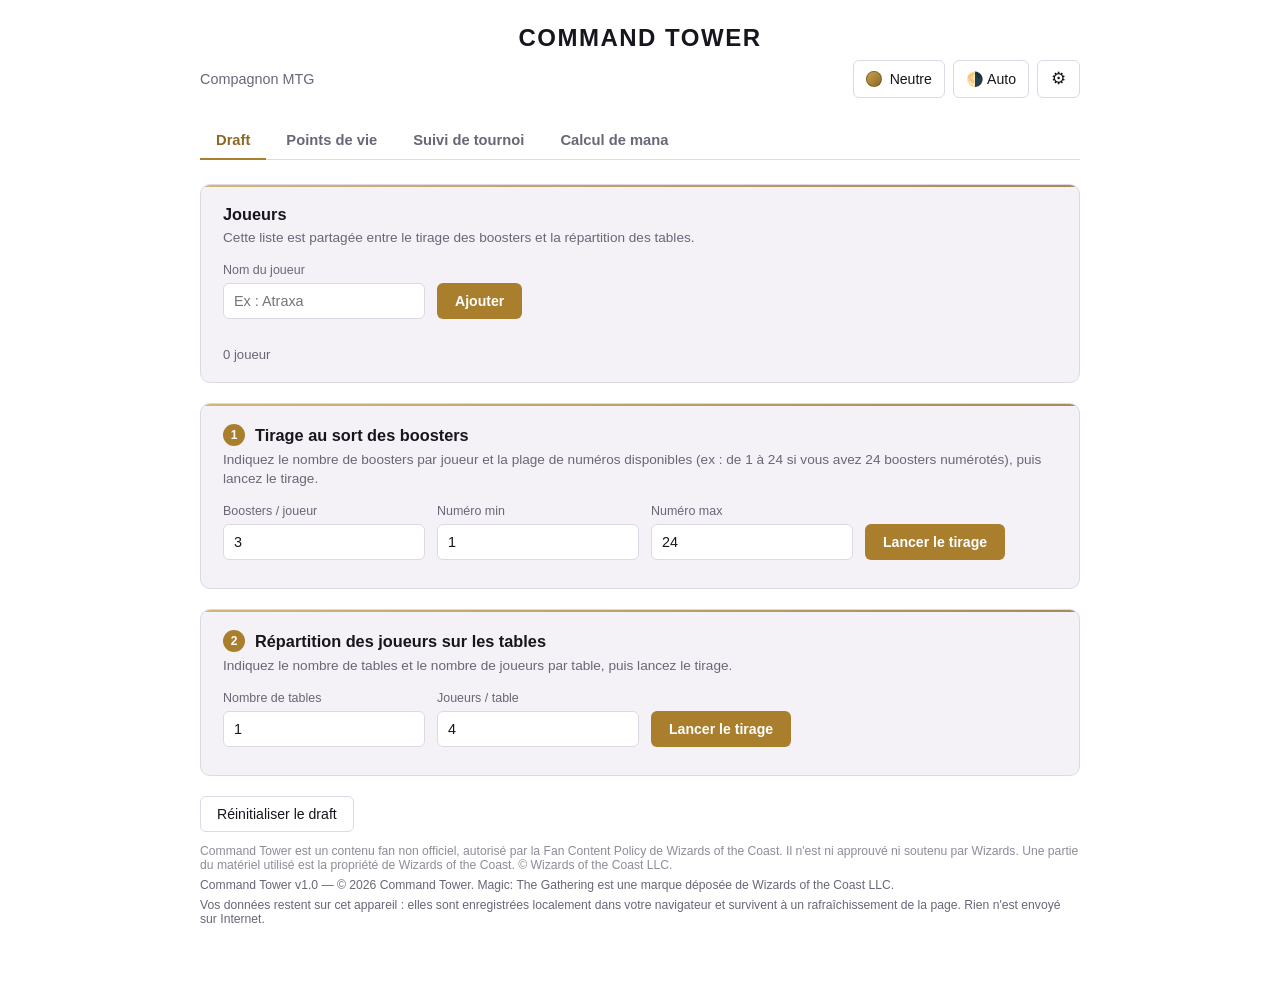
==== index.html @ 718c069f "Add files via upload" ====
<!DOCTYPE html>
<html lang="fr">
<head>
<meta charset="UTF-8">
<meta name="viewport" content="width=device-width, initial-scale=1.0">
<!-- NOTE (audit M-8) : envisager d'ajouter `viewport-fit=cover` + padding via
     env(safe-area-inset-*) sur l'overlay plein écran (#life-fullscreen-overlay)
     pour éviter que le bandeau central soit rogné par l'encoche sur iPhone.
     Volontairement non appliqué pour l'instant (à valider). -->
<title>Compagnon TCG — Magic the Gathering</title>
<style>
  :root{
    --bg: #14121a;
    --surface: #1e1b26;
    --border: #332f42;
    --text: #ece7f3;
    --text-muted: #9691a3;
    --accent: #c9a24b;
    --accent-strong: #e0b95c;
    --danger: #e0645c;
    /* Dégradé du thème de couleur actif (piloté en JS, cf. COLOR_THEMES). */
    --accent-gradient: linear-gradient(135deg, #C9A24B, #8C6825);

    /* --- Variables du calculateur de mana (intégré) --- */
    --ink: var(--bg);
    --surface-2: #242030;
    --surface-3: #2c2739;
    --border-strong: #453f57;
    --text-faint: #6f6a7d;
    /* L'or du calculateur suit l'accent du thème de couleur actif (piloté en JS). */
    --gold: var(--accent);
    --gold-dim: var(--accent);
    --gold-soft: rgba(201,162,75,0.14);
    --w: #d9cf9e;
    --w-text: #171410;
    --u: #4d84b0;
    --b: #5c5468;
    --r: #af5138;
    --g: #547e50;
    --c: #8d9195;
    --radius-s: 6px;
    --radius-m: 10px;
    --radius-l: 16px;
    /* Polices alignées sur le reste de l'application (plus de serif dédié). */
    --font-display: -apple-system, "Segoe UI", Roboto, Helvetica, Arial, sans-serif;
    --font-body: -apple-system, "Segoe UI", Roboto, Helvetica, Arial, sans-serif;
    --font-mono: ui-monospace, SFMono-Regular, Menlo, Consolas, monospace;
  }
  :root[data-theme="light"]{
    --bg: #ffffff;
    --surface: #f4f2f7;
    --border: #ddd8e3;
    --text: #17151d;
    --text-muted: #6b6577;
    --accent: #a97f2e;
    --accent-strong: #8c6825;
    --danger: #c1352c;

    /* --- Calculateur de mana : déclinaison claire --- */
    --surface-2: #ebe8f1;
    --surface-3: #e1dded;
    --border-strong: #c8c2d4;
    --text-faint: #928ca0;
    --gold-soft: rgba(169,127,46,0.12);
    --w: #b9ad6f;
    --w-text: #ffffff;
    --u: #3f6f97;
    --b: #4b4457;
    --r: #98432d;
    --g: #45693f;
    --c: #74787c;
  }

  /* Fine bande dégradée en haut des blocs (motif repris du calculateur de mana). */
  .card, .life-block{ position: relative; overflow: hidden; }
  .card::before, .life-block::before{
    content:"";
    position: absolute;
    top: 0; left: 0; right: 0;
    height: 2px;
    background: var(--accent-gradient);
    opacity: 0.75;
    pointer-events: none;
  }

  *{ box-sizing: border-box; }

  body{
    margin:0;
    background: var(--bg);
    color: var(--text);
    font-family: -apple-system, "Segoe UI", Roboto, Helvetica, Arial, sans-serif;
    padding: 24px 16px 60px;
    transition: background-color .15s ease, color .15s ease;
  }

  .container{ max-width: 880px; margin: 0 auto; }

  /* Titre centré, puis une ligne « sous-titre à gauche / commandes à droite ».
     Les commandes restaient auparavant collées au titre et passaient à la ligne
     dès que leurs libellés s'allongeaient. */
  header{ margin-bottom: 4px; }
  header h1{
    font-size: 1.5rem;
    letter-spacing: 1.5px;
    text-transform: uppercase;
    margin: 0;
    text-align: center;
  }
  .header-bar{
    display:flex;
    align-items:center;
    justify-content:space-between;
    gap: 12px;
    margin-top: 8px;
  }
  header .subtitle{
    color: var(--text-muted);
    font-size: 0.9rem;
    margin: 0;
    white-space: nowrap;
  }
  @media (max-width:400px){
    header h1{ font-size: 1.25rem; }
    header .subtitle{ font-size: 0.8rem; }
    .header-controls .secondary,
    .header-controls .theme-swatch-btn{ padding: 0 9px; font-size: 0.8rem; }
  }

  nav.tabs{
    display:flex;
    gap: 4px;
    flex-wrap: wrap;
    margin: 24px 0 24px;
    border-bottom: 1px solid var(--border);
  }
  .tab-btn{
    background:none;
    border:none;
    color: var(--text-muted);
    padding: 10px 16px;
    font-size: 0.92rem;
    font-weight: 600;
    cursor: pointer;
    border-bottom: 2px solid transparent;
    margin-bottom: -1px;
  }
  .tab-btn:hover{ color: var(--text); }
  .tab-btn.active{ color: var(--accent-strong); border-bottom-color: var(--accent); }
  .tab-btn:focus-visible{ outline: 2px solid var(--accent); outline-offset: 2px; }

  .view{ display:none; }
  .view.active{ display:block; animation: fadein .15s ease; }
  @keyframes fadein{ from{opacity:0} to{opacity:1} }

  .card{
    background: var(--surface);
    border: 1px solid var(--border);
    border-radius: 10px;
    padding: 20px 22px;
    margin-bottom: 20px;
  }
  .card h2{
    font-size: 1.02rem;
    margin: 0 0 4px;
    display:flex;
    align-items:center;
    gap: 10px;
  }
  .step-num{
    display:inline-flex;
    align-items:center;
    justify-content:center;
    width: 22px;
    height: 22px;
    border-radius: 50%;
    background: var(--accent);
    color: var(--bg);
    font-size: 0.75rem;
    font-weight: 800;
    flex-shrink: 0;
  }
  .card p.hint{
    color: var(--text-muted);
    font-size: 0.85rem;
    margin: 0 0 16px;
    line-height: 1.4;
  }

  .field-row{
    display:flex;
    gap: 12px;
    flex-wrap: wrap;
    align-items: flex-end;
    margin-bottom: 8px;
  }
  .field{ display:flex; flex-direction:column; gap:6px; }
  .field label{ font-size: 0.78rem; color: var(--text-muted); }
  .field input{
    background: var(--bg);
    border: 1px solid var(--border);
    color: var(--text);
    padding: 9px 10px;
    border-radius: 6px;
    font-size: 0.9rem;
    min-width: 110px;
  }
  .field input:focus-visible{
    outline: 2px solid var(--accent);
    outline-offset: 1px;
    border-color: var(--accent);
  }

  button.primary{
    background: var(--accent);
    color: var(--bg);
    border: none;
    padding: 10px 18px;
    border-radius: 6px;
    font-weight: 700;
    cursor: pointer;
    font-size: 0.88rem;
    white-space: nowrap;
  }
  button.primary:hover{ background: var(--accent-strong); }

  button.secondary{
    background: none;
    border: 1px solid var(--border);
    color: var(--text);
    padding: 9px 16px;
    border-radius: 6px;
    cursor: pointer;
    font-size: 0.88rem;
  }
  button.secondary:hover{ border-color: var(--accent); color: var(--accent-strong); }

  button:focus-visible{ outline: 2px solid var(--accent); outline-offset: 2px; }

  button.icon-btn{
    background:none;
    border:none;
    color: var(--text-muted);
    cursor: pointer;
    font-size: 1rem;
    line-height:1;
    padding: 0 2px;
  }
  button.icon-btn:hover{ color: var(--danger); }

  .chip-list{ display:flex; flex-wrap:wrap; gap:8px; margin: 14px 0 6px; }
  .chip{
    background: var(--bg);
    border: 1px solid var(--border);
    border-radius: 999px;
    padding: 6px 8px 6px 14px;
    display:flex;
    align-items:center;
    gap:8px;
    font-size: 0.86rem;
  }

  .player-count{ font-size: 0.82rem; color: var(--text-muted); margin: 4px 0 0; }

  .alert{
    padding: 10px 14px;
    border-radius: 6px;
    font-size: 0.85rem;
    margin: 12px 0 0;
  }
  .alert.error{
    background: rgba(224,100,92,0.12);
    color: var(--danger);
    border: 1px solid rgba(224,100,92,0.3);
  }
  .alert.info{
    background: rgba(201,162,75,0.1);
    color: var(--accent-strong);
    border: 1px solid rgba(201,162,75,0.28);
  }

  .results{ margin-top: 6px; }
  .result-item{
    display:flex;
    justify-content:space-between;
    gap: 12px;
    padding: 10px 2px;
    border-bottom: 1px solid var(--border);
    font-size: 0.92rem;
  }
  .result-item:last-child{ border-bottom: none; }
  .result-item .name{ font-weight: 600; }
  .result-item .nums{
    font-family: ui-monospace, SFMono-Regular, Menlo, monospace;
    color: var(--accent-strong);
    text-align: right;
  }

  .table-group{ margin-top: 14px; }
  .table-group h3{
    font-size: 0.88rem;
    color: var(--accent-strong);
    margin: 0 0 8px;
    font-weight: 700;
  }
  ul.seat-list{ list-style:none; margin:0; padding:0; }
  ul.seat-list li{
    padding: 7px 2px;
    border-bottom: 1px solid var(--border);
    font-size: 0.9rem;
    display:flex;
    gap: 10px;
  }
  ul.seat-list li:last-child{ border-bottom: none; }
  .seat-pos{
    color: var(--text-muted);
    font-family: ui-monospace, SFMono-Regular, Menlo, monospace;
    min-width: 40px;
  }

  .table-diagram{ margin: 10px 0 4px; }
  .table-diagram svg text{ font-family: -apple-system, "Segoe UI", Roboto, Helvetica, Arial, sans-serif; }

  .actions{ display:flex; gap:10px; flex-wrap:wrap; }

  .empty-state{
    color: var(--text-muted);
    font-size: 0.9rem;
    padding: 18px 0;
    text-align: center;
  }

  /* Style commun aux tableaux de données (résumé draft + classement). */
  table.data-table{ width:100%; border-collapse: collapse; font-size: 0.88rem; }
  table.data-table th{
    text-align:left;
    padding: 8px 6px;
    border-bottom: 1px solid var(--border);
    color: var(--text-muted);
    font-weight: 600;
    font-size: 0.78rem;
    text-transform: uppercase;
    letter-spacing: 0.03em;
  }
  table.data-table td{
    padding: 9px 6px;
    border-bottom: 1px solid var(--border);
  }

  footer.note{
    color: var(--text-muted);
    font-size: 0.76rem;
    margin-top: 12px;
  }

  .round-block{ margin-bottom: 22px; }
  .round-block h3{
    font-size: 0.92rem;
    color: var(--accent-strong);
    margin: 0 0 10px;
    display:flex;
    align-items:center;
    justify-content:space-between;
    gap: 10px;
    font-weight: 700;
  }
  .round-progress{ font-size: 0.76rem; color: var(--text-muted); font-weight: 500; }

  .match-row{
    border: 1px solid var(--border);
    border-radius: 8px;
    padding: 14px 16px;
    margin-bottom: 10px;
    background: var(--bg);
  }
  .match-row.completed{ padding: 12px 16px; }
  .match-row.bye-row{ font-size: 0.9rem; color: var(--text-muted); padding: 12px 16px; }

  .match-title{
    font-size: 0.92rem;
    margin-bottom: 10px;
    display:flex;
    justify-content:space-between;
    flex-wrap: wrap;
    gap: 8px;
  }
  .match-title .vs{ color: var(--text-muted); font-weight: 400; margin: 0 6px; }
  .match-result{
    font-family: ui-monospace, SFMono-Regular, Menlo, monospace;
    color: var(--accent-strong);
    font-weight: 700;
    white-space: nowrap;
  }

  .match-timer{ display:flex; align-items:center; gap:10px; margin-bottom:12px; flex-wrap: wrap; }
  .timer-display{
    font-family: ui-monospace, SFMono-Regular, Menlo, monospace;
    font-size: 0.95rem;
    color: var(--accent-strong);
    font-weight: 700;
  }
  .timer-display.expired{ color: var(--danger); }

  .score-picker{ display:flex; flex-wrap:wrap; gap:6px; margin-bottom:12px; }
  .score-btn{
    background: var(--surface);
    border: 1px solid var(--border);
    color: var(--text);
    padding: 7px 12px;
    border-radius: 6px;
    font-size: 0.85rem;
    font-family: ui-monospace, SFMono-Regular, Menlo, monospace;
    cursor: pointer;
  }
  .score-btn:hover{ border-color: var(--accent); }
  .score-btn.selected{ background: var(--accent); border-color: var(--accent); color: var(--bg); font-weight: 700; }

  /* Variante « classement » : hérite de .data-table, ajuste marge + taille d'en-tête. */
  table.data-table.standings-table{ margin-top: 4px; }
  table.data-table.standings-table th{ font-size: 0.75rem; }
  table.data-table.standings-table td{ padding: 8px 6px; }
  table.data-table.standings-table td.points{
    font-weight: 700;
    color: var(--accent-strong);
    font-family: ui-monospace, SFMono-Regular, Menlo, monospace;
  }

  /* Carnet de joueurs enregistrés */
  .roster-row{
    display:flex;
    align-items:center;
    gap:10px;
    padding:8px 0;
    border-bottom:1px solid var(--border);
  }
  .roster-row:last-child{ border-bottom:none; }
  .roster-swatch{
    width:20px; height:20px; border-radius:50%;
    border:1px solid rgba(0,0,0,0.25);
    flex-shrink:0;
  }
  .roster-name{ flex:1; min-width:0; overflow:hidden; text-overflow:ellipsis; white-space:nowrap; font-size:0.9rem; }
  .roster-gear{
    background:none; border:none; cursor:pointer;
    color: var(--text-muted); font-size:1rem; padding:4px 6px; line-height:1;
  }
  .roster-gear:hover{ color: var(--accent-strong); }
  .roster-empty{ color: var(--text-muted); font-style:italic; font-size:0.85rem; padding:6px 0; }

  /* Puces de sélection rapide, sur les pages Draft / Tournoi / Points de vie */
  .roster-quick{ display:flex; flex-wrap:wrap; gap:6px; margin:8px 0 0; }
  .roster-chip{
    display:inline-flex; align-items:center; gap:6px;
    background: var(--bg);
    border:1px solid var(--border);
    border-radius:999px;
    padding:5px 11px;
    font-size:0.82rem;
    color: var(--text);
    cursor:pointer;
  }
  .roster-chip:hover{ border-color: var(--accent); }
  .roster-chip[disabled]{ opacity:0.4; cursor:default; }
  .roster-chip .dot{ width:11px; height:11px; border-radius:50%; flex-shrink:0; border:1px solid rgba(0,0,0,0.25); }
  .roster-quick-label{ font-size:0.76rem; color: var(--text-muted); margin:10px 0 0; }

  .changelog-entry{
    border:1px solid var(--border);
    border-radius:8px;
    padding:10px 12px;
    margin-bottom:8px;
    background: var(--bg);
  }
  .changelog-head{ display:flex; align-items:baseline; gap:10px; margin-bottom:6px; }
  .changelog-version{ color: var(--accent-strong); font-weight:700; font-size:0.9rem; }
  .changelog-list{ margin:0; padding-left:18px; }
  .changelog-list li{ font-size:0.83rem; color: var(--text-muted); margin-bottom:3px; line-height:1.4; }

  .history-entry{
    border:1px solid var(--border);
    border-radius:8px;
    padding:10px 12px;
    margin-bottom:8px;
    background: var(--bg);
  }
  .history-head{
    display:flex;
    justify-content:space-between;
    align-items:baseline;
    gap:10px;
    flex-wrap:wrap;
    margin-bottom:6px;
  }
  .history-date{ font-size:0.8rem; color: var(--text-muted); font-family: ui-monospace, SFMono-Regular, Menlo, monospace; }
  .history-meta{ font-size:0.76rem; color: var(--text-muted); }
  .history-podium{ display:flex; flex-direction:column; gap:2px; font-size:0.85rem; }
  .history-podium span{ display:flex; gap:8px; }
  .history-rank{ color: var(--accent-strong); font-weight:700; min-width:1.4em; }
  .history-empty{ color: var(--text-muted); font-style:italic; font-size:0.85rem; }

  .dropped-list{ margin-top: 8px; display:flex; flex-direction:column; gap:6px; }
  .dropped-row{
    display:flex;
    justify-content:space-between;
    align-items:center;
    font-size: 0.85rem;
    color: var(--text-muted);
    background: var(--bg);
    border: 1px solid var(--border);
    border-radius: 6px;
    padding: 6px 10px;
  }
  .restore-btn:hover{ color: var(--accent-strong); }

  .life-page-layout{ display:flex; gap:14px; margin-bottom: 16px; align-items:stretch; }
  .life-blocks-col{ flex:1; min-width:0; display:flex; flex-direction:column; gap:12px; }
  /* Au-delà de deux joueurs, on réduit la hauteur des blocs de la page normale. */
  .life-block{ height: auto; }
  .life-blocks-col:has(.life-block:nth-child(3)) .life-block{ min-height: 130px; padding: 12px 8px; }
  .life-blocks-col:has(.life-block:nth-child(3)) .life-total{ font-size: 2rem; }
  .life-block{
    background: var(--surface);
    border: 1px solid var(--border);
    border-radius: 10px;
    padding: 18px 8px;
    display:flex;
    flex-direction:column;
    align-items:center;
    justify-content:center;
    min-height: 170px;
  }
  .life-player-name{
    font-size: 1.05rem;
    font-weight: 700;
    margin-bottom: 14px;
    text-align:center;
    word-break: break-word;
  }
  .life-controls{ display:flex; align-items:center; gap:14px; }
  .life-total{
    font-size: 2.6rem;
    font-weight: 800;
    font-family: ui-monospace, SFMono-Regular, Menlo, monospace;
    min-width: 70px;
    text-align:center;
    color: var(--accent-strong);
  }
  .life-total.negative{ color: var(--danger); }
  .life-btn{
    width: 52px;
    height: 52px;
    border-radius: 50%;
    border: 1px solid var(--border);
    background: var(--bg);
    color: var(--text);
    font-size: 1.6rem;
    font-weight: 700;
    cursor: pointer;
    display:flex;
    align-items:center;
    justify-content:center;
    flex-shrink: 0;
  }
  .life-btn:hover{ border-color: var(--accent); color: var(--accent-strong); }
  .life-btn:active{ transform: scale(0.93); }
  /* Un maintien prolongé ne doit pas sélectionner le texte ni ouvrir le menu système. */
  .life-btn, .life-adjust-btn, .poison-btn, .res-btn{
    user-select: none;
    -webkit-user-select: none;
    -webkit-touch-callout: none;
    touch-action: manipulation;
  }

  .life-adjust-row{ display:flex; gap:6px; margin-top:14px; }
  .life-adjust-btn{
    background: var(--bg);
    border: 1px solid var(--border);
    color: var(--text-muted);
    padding: 5px 10px;
    border-radius: 6px;
    font-size: 0.76rem;
    font-family: ui-monospace, SFMono-Regular, Menlo, monospace;
    cursor: pointer;
  }
  .life-adjust-btn:hover{ border-color: var(--accent); color: var(--accent-strong); }

  /* Ligne des compteurs permanents : taxe de commandant à gauche, poison à droite.
     Ils se font face pour éviter toute erreur de saisie entre les deux. */
  .counter-row{
    display:flex;
    align-items:center;
    justify-content:space-between;
    gap:10px;
    width:100%;
    margin-top:12px;
  }
  /* Dans une ligne flex, align-self agit sur l'axe vertical : sans cette remise à
     zéro, le poison (align-self:flex-end hérité) se retrouvait quelques pixels plus
     bas que la taxe. */
  .counter-row .poison-row{ margin-top:0; margin-left:auto; align-self:center; }
  .counter-row .tax-row,
  .counter-row .poison-row{ min-width:0; }
  .tax-row{
    display:flex;
    align-items:center;
    gap:6px;
    flex-shrink:0;
  }
  .tax-icon{ width:15px; height:15px; flex-shrink:0; display:inline-flex; }
  .tax-icon svg{ width:100%; height:100%; display:block; }
  .tax-icon svg path{ fill: var(--text-muted); }
  .tax-count{
    font-family: ui-monospace, SFMono-Regular, Menlo, monospace;
    font-size:1rem;
    font-weight:700;
    min-width:20px;
    text-align:center;
    color: var(--text);
  }
  .tax-count.active{ color: var(--accent-strong); }

  /* Compteurs poison */
  .poison-row{
    display:flex;
    align-items:center;
    gap:6px;
    margin-top: 12px;
    align-self: flex-end;
    flex-shrink:0;
  }
  .poison-icon{
    width: 15px;
    height: 15px;
    flex-shrink: 0;
    display:inline-flex;
  }
  .poison-icon svg{ width:100%; height:100%; display:block; }
  /* En thème sombre le logo (noir) doit apparaître clair pour rester visible */
  .poison-icon svg path{ fill: var(--text-muted); }
  .poison-btn{
    width: 26px;
    height: 26px;
    border-radius: 6px;   /* carrés, comme les boutons ±3 / ±5 */
    border: 1px solid var(--border);
    background: var(--bg);
    color: var(--text);
    font-size: 1rem;
    line-height: 1;
    cursor: pointer;
    display:flex;
    align-items:center;
    justify-content:center;
    flex-shrink: 0;
  }
  .poison-btn:hover{ border-color: var(--accent); color: var(--accent-strong); }
  .poison-count{
    font-family: ui-monospace, SFMono-Regular, Menlo, monospace;
    font-size: 1rem;
    font-weight: 700;
    min-width: 20px;
    text-align:center;
    color: var(--text);
  }
  .poison-count.lethal{ color: var(--danger); }

  /* Historique des points de vie */
  .life-history-card .hint{ margin-bottom: 10px; }
  .life-history-list{
    display:flex;
    flex-direction:column;
    gap: 2px;
    max-height: 260px;
    overflow-y: auto;
  }
  .life-history-entry{
    display:flex;
    gap: 10px;
    align-items: baseline;
    font-size: 0.84rem;
    padding: 5px 2px;
    border-bottom: 1px solid var(--border);
  }
  .life-history-entry:last-child{ border-bottom: none; }
  .life-history-time{
    font-family: ui-monospace, SFMono-Regular, Menlo, monospace;
    color: var(--text-muted);
    font-size: 0.78rem;
    flex-shrink: 0;
  }
  .life-history-who{ font-weight: 600; flex-shrink: 0; }
  .life-history-change{
    font-family: ui-monospace, SFMono-Regular, Menlo, monospace;
    margin-left: auto;
    flex-shrink: 0;
  }
  .life-history-change.up{ color: var(--accent-strong); }
  .life-history-change.down{ color: var(--danger); }
  .life-history-empty{ color: var(--text-muted); font-size:0.85rem; font-style:italic; padding: 6px 0; }

  .dice-panel{
    flex-shrink: 0;
    width: 118px;
    display:flex;
    flex-direction:column;
    gap:8px;
  }
  .dice-panel .secondary{ width:100%; padding:8px 6px; font-size:0.82rem; }
  .dice-result{
    font-size: 0.82rem;
    color: var(--text-muted);
    text-align:center;
    min-height: 1.3em;
  }

  /* Garde globale sur l'attribut [hidden].
     Toute règle d'auteur posant un display (ex. .field-row{display:flex}) l'emporte
     sur la feuille du navigateur, quelle que soit la spécificité : un élément portant
     hidden=true resterait donc visible. Cette règle unique garantit que l'attribut
     hidden est toujours respecté, partout dans l'application. */
  [hidden]{ display: none !important; }

  /* ---------- Mode plein écran (vue partagée à deux) ---------- */
  .life-fullscreen-overlay{
    position: fixed;
    inset: 0;
    overflow: hidden;              /* aucun défilement : le contenu s'adapte */
    overscroll-behavior: contain;  /* pas de rebond révélant la page derrière */
    touch-action: manipulation;
    z-index: 2000;
    background: var(--bg);
    display:flex;
    flex-direction:column;
    width: 100vw;
    height: 100vh;
    height: 100dvh;
  }
  /* Zones haute et basse : grille de 1 ou 2 blocs selon le nombre de joueurs. */
  body.fs-locked{ overflow: hidden; position: fixed; width: 100%; }

  .fs-zone{
    flex: 1;
    min-height: 0;
    display: grid;
    gap: 2px;
    grid-template-columns: 1fr;
  }
  .fs-zone[data-cols="2"]{ grid-template-columns: 1fr 1fr; }
  .fs-zone-top .fs-block{ transform: rotate(180deg); }

  /* Fine ligne dégradée sur le bord du bloc tourné vers le centre : elle reprend le
     thème du joueur. Les blocs de la zone haute étant pivotés à 180°, leur bord « top »
     apparaît visuellement en bas, donc face au bandeau central dans les deux cas. */
  .fs-block::before{
    content:"";
    position:absolute;
    top:0; left:0; right:0;
    height:2px;
    background: var(--accent-gradient);
    opacity:0.75;
    pointer-events:none;
  }
  .fs-block{
    position: relative;
    min-height: 0;
    min-width: 0;
    display:flex;
    flex-direction:column;
    align-items:center;
    /* Trois zones empilées : le nom en haut, les points de vie centrés dans tout
       l'espace restant, les compteurs et ressources ancrés en bas. */
    justify-content:flex-start;
    padding: 10px;
    overflow: hidden;
  }
  /* Zone centrale : absorbe l'espace libre et centre les points de vie. */
  .life-mid{
    display:flex;
    flex-direction:column;
    align-items:center;
    justify-content:center;
    min-height:0;
    width:100%;
  }
  .fs-block .life-mid{ flex:1 1 auto; }
  /* Zone basse : compteurs poison puis tiroir de ressources. */
  .life-bottom{
    display:flex;
    flex-direction:column;
    width:100%;
    min-height:0;
    flex-shrink:1;
  }
  /* Séparateur discret entre deux blocs côte à côte. */
  /* Séparateur entre deux joueurs côte à côte. Les blocs de la zone haute étant
     pivotés à 180°, leur bordure gauche s'affiche à droite : on prend donc l'autre
     bord pour que le trait tombe bien entre les deux joueurs dans les deux zones. */
  .fs-zone-bottom[data-cols="2"] .fs-block + .fs-block{ border-left: 1px solid var(--border); }
  .fs-zone-top[data-cols="2"] .fs-block + .fs-block{ border-right: 1px solid var(--border); }
  /* Tailles fluides : les blocs doivent tenir sans rogner les compteurs poison,
     y compris en paysage ou à quatre joueurs. */
  .fs-block .life-player-name{
    font-size: clamp(0.85rem, 3.2vh, 1.5rem);
    margin-bottom: clamp(4px, 1.6vh, 18px);
  }
  .fs-block .life-total{
    font-size: clamp(1.9rem, 8vh, 4rem);
    min-width: 2ch;
    line-height: 1.05;
  }
  .fs-block .life-controls{ gap: clamp(8px, 2vw, 14px); }
  .fs-block .life-btn{
    width: clamp(38px, 7.5vh, 66px);
    height: clamp(38px, 7.5vh, 66px);
    font-size: clamp(1.1rem, 3.5vh, 2rem);
  }
  .fs-block .life-adjust-row{ margin-top: clamp(6px, 1.6vh, 16px); gap: 4px; }
  .fs-block .life-adjust-btn{
    font-size: clamp(0.68rem, 1.7vh, 0.9rem);
    padding: clamp(3px, 0.8vh, 7px) clamp(6px, 1.4vw, 14px);
  }
  .fs-block .poison-row{ padding-top: 0; }
  /* La ligne de compteurs doit tenir dans la largeur du bloc, y compris quand deux
     joueurs se partagent une zone (3-4 joueurs) : tout y est resserré. */
  .fs-block .counter-row{ margin-top: clamp(4px, 1vh, 10px); gap:6px; }
  .fs-block .tax-row,
  .fs-block .poison-row{ gap:4px; }
  .fs-block .tax-icon,
  .fs-block .poison-icon{ width:13px; height:13px; }
  .fs-block .tax-count,
  .fs-block .poison-count{ font-size:0.85rem; min-width:15px; }
  .fs-zone[data-cols="2"] .fs-block .counter-row{ gap:4px; }
  .fs-zone[data-cols="2"] .fs-block .tax-row,
  .fs-zone[data-cols="2"] .fs-block .poison-row{ gap:2px; }
  .fs-zone[data-cols="2"] .fs-block .poison-btn{ width:19px; height:19px; font-size:0.78rem; }
  .fs-zone[data-cols="2"] .fs-block .tax-icon,
  .fs-zone[data-cols="2"] .fs-block .poison-icon{ width:11px; height:11px; }
  .fs-zone[data-cols="2"] .fs-block .tax-count,
  .fs-zone[data-cols="2"] .fs-block .poison-count{ font-size:0.78rem; min-width:13px; }
  /* Deux joueurs côte à côte : on inverse la paire (taxe / poison) du bloc intérieur
     afin que les compteurs de deux voisins ne se retrouvent jamais collés au centre.
     Les blocs de la zone haute étant pivotés à 180°, l'inversion y est symétrique. */
  .fs-zone-bottom[data-cols="2"] .fs-block:nth-child(2) .counter-row{ flex-direction: row-reverse; }
  .fs-zone-top[data-cols="2"] .fs-block:nth-child(1) .counter-row{ flex-direction: row-reverse; }
  .fs-zone-bottom[data-cols="2"] .fs-block:nth-child(2) .counter-row .poison-row,
  .fs-zone-top[data-cols="2"] .fs-block:nth-child(1) .counter-row .poison-row{
    margin-left:0; margin-right:auto;
  }
  .fs-block .poison-btn{ width: clamp(22px, 4vh, 26px); height: clamp(22px, 4vh, 26px); }

  /* Cycle jour/nuit : le bandeau commun change d'ambiance pour être lisible
     d'un coup d'œil par tous les joueurs. */
  .life-fullscreen-overlay[data-phase="day"] .fs-center-strip{
    background: #ece7dc;
    color: #1b1a17;
  }
  .life-fullscreen-overlay[data-phase="day"] .fs-center-strip .secondary{
    color: #1b1a17;
    border-color: rgba(0,0,0,0.25);
  }
  .life-fullscreen-overlay[data-phase="day"] .fs-center-strip .dice-result,
  .life-fullscreen-overlay[data-phase="day"] .fs-center-strip .timer-display{ color: #1b1a17; }
  .life-fullscreen-overlay[data-phase="day"] .fs-center-strip .monarch-btn{ color: #1b1a17; }

  .life-fullscreen-overlay[data-phase="night"] .fs-center-strip{
    background: #0d0c12;
    color: #e8e4f0;
  }
  .life-fullscreen-overlay[data-phase="night"] .fs-center-strip .secondary{
    color: #e8e4f0;
    border-color: rgba(255,255,255,0.22);
  }

  .fs-center-strip{
    position: relative;
    transition: background-color .25s ease, color .25s ease;
    flex-shrink: 0;
    display:flex;
    flex-direction:column;
    align-items:center;
    gap: 10px;
    padding: 14px 12px;
  }
  /* Fines bandes dégradées séparant les deux zones joueurs (même motif que les blocs). */
  .fs-center-strip::before,
  .fs-center-strip::after{
    content:"";
    position:absolute;
    left:0; right:0;
    height:2px;
    opacity: 0.75;
    pointer-events:none;
  }
  /* Le bandeau central n'affiche plus de ligne propre : chaque bloc porte la sienne
     (cf. .fs-block::before), ce qui donne une ligne par joueur même côte à côte. */
  .fs-center-strip::before,
  .fs-center-strip::after{ display: none; }
  .fs-timer-rotated{ transform: rotate(180deg); }
  .fs-dice-panel{ display:flex; gap:8px; align-items:center; flex-wrap:wrap; justify-content:center; }
  .fs-strip-actions{ display:flex; gap:8px; align-items:center; flex-wrap:wrap; justify-content:center; }

  /* ---------- Paysage / écrans bas : bandeau central compacté ---------- */
  @media (orientation: landscape) and (max-height: 560px){
    .fs-center-strip{ padding: 6px 8px; gap: 6px; flex-direction: row; flex-wrap: wrap; }
    .fs-center-strip .fs-dice-panel .secondary,
    .fs-center-strip .fs-strip-actions .secondary{ padding: 5px 9px; font-size: 0.72rem; }
    .fs-center-strip .die-icon{ width:15px; height:15px; }
    .fs-center-strip .dice-result{ font-size: 0.72rem; min-height: 0; }
    .fs-center-strip .timer-display{ font-size: 0.8rem; }
    /* Le second affichage du chrono (retourné) est superflu sur un écran bas. */
    .fs-center-strip .fs-timer-rotated{ display: none; }
    .fs-block{ padding: 6px; }
    .fs-block .life-player-name{ margin-bottom: 2px; }
    /* Les blocs sont larges mais très bas : on étale les ressources en largeur. */
    .fs-block .res-grid{ grid-template-columns: repeat(4, 1fr); }
    .fs-block .res-panel.open{ max-height: min(72px, 22vh); }
    .fs-block .res-toggle{ font-size:0.58rem; }
    /* Zones à deux colonnes : les blocs redeviennent étroits. */
    .fs-zone[data-cols="2"] .fs-block .res-grid{ grid-template-columns: repeat(2, 1fr); }

  }


  /* Icônes de dés (SVG intégrés, teintés par la couleur courante du bouton). */
  .die-icon{ width:18px; height:18px; display:inline-block; vertical-align:-3px; }
  .die-icon svg{ width:100%; height:100%; display:block; }
  .dice-btn{ display:inline-flex; align-items:center; gap:6px; }
  /* La pièce est un emoji : on le cale sur la même boîte que les icônes de dés. */
  .coin-btn{ display:inline-flex; align-items:center; gap:6px; }
  .coin-icon{
    width:18px; height:18px;
    display:inline-flex;
    align-items:center;
    justify-content:center;
    font-size:16px;
    line-height:1;
  }
  .fs-dice-panel .coin-icon{ width:20px; height:20px; font-size:18px; }
  .fs-dice-panel .die-icon{ width:20px; height:20px; }

  /* Résultat en cours de calcul : points animés. */
  .dice-result.rolling{ letter-spacing: 2px; opacity: 0.75; }

  /* Sélecteur de thème propre à chaque joueur, dans le coin du bloc plein écran. */
  .fs-theme-btn{
    position:absolute;
    top:10px; right:10px;
    width:30px; height:30px;
    border-radius:50%;
    border:1px solid var(--border);
    background: var(--accent-gradient);
    cursor:pointer;
    padding:0;
    opacity:0.85;
    z-index:2;
  }
  .fs-theme-btn:hover{ opacity:1; border-color: var(--accent); }
  .fs-theme-menu{
    position:absolute;
    top:44px; right:8px;
    z-index:3;
    background: var(--surface);
    border:1px solid var(--border);
    border-radius:10px;
    padding:8px;
    width:210px;
    /* Ne jamais dépasser le bloc du joueur : sur mobile et en paysage, un menu
       de hauteur fixe sortait de l'écran. */
    max-width: calc(100% - 16px);
    max-height: calc(100% - 52px);
    overflow-y:auto;
    box-shadow:0 12px 30px rgba(0,0,0,0.45);
    text-align:left;
  }
  .fs-theme-menu .theme-option{ font-size: 0.8rem; padding: 6px; }
  .fs-theme-menu .theme-group-label{ padding: 6px 6px 3px; }
  @media (max-width: 560px), (max-height: 520px){
    .fs-theme-menu{ left:8px; right:8px; width:auto; }
  }
  .fs-theme-btn{ z-index: 4; }
  /* À partir de trois joueurs, les blocs sont trop étroits pour une pastille de thème :
     le choix des couleurs passe par les réglages (engrenage du bandeau central). */
  .life-fullscreen-overlay[data-count="3"] .fs-theme-btn,
  .life-fullscreen-overlay[data-count="4"] .fs-theme-btn,
  .life-fullscreen-overlay[data-count="3"] .fs-theme-menu,
  .life-fullscreen-overlay[data-count="4"] .fs-theme-menu{ display: none; }
  #fs-settings-btn{ display: none; }
  .life-fullscreen-overlay[data-count="3"] #fs-settings-btn,
  .life-fullscreen-overlay[data-count="4"] #fs-settings-btn{ display: inline-flex; }

  /* ---------- Tiroir de ressources (bas de chaque bloc joueur) ---------- */
  .res-drawer{
    width:100%;
    margin-top:6px;
    display:flex;
    flex-direction:column;
    min-height:0;      /* autorise la compression dans un bloc à hauteur fixe */
    flex-shrink:1;
  }
  .res-toggle{
    display:flex;
    align-items:center;
    justify-content:center;
    gap:6px;
    width:100%;
    background:none;
    border:none;
    border-top:1px solid var(--border);
    color: var(--text-muted);
    cursor:pointer;
    padding:4px 0 2px;
    font-size:0.68rem;
    letter-spacing:0.04em;
    text-transform:uppercase;
  }
  .res-toggle:hover{ color: var(--accent-strong); }
  .res-toggle{ flex-shrink:0; }
  .res-toggle .chev{ display:inline-block; transition: transform .25s ease; font-size:0.8rem; }
  .res-toggle[aria-expanded="true"] .chev{ transform: rotate(180deg); }

  .res-panel{
    max-height:0;
    min-height:0;
    overflow:hidden;
    transition: max-height .25s ease;
  }
  /* Hauteur bornée par l'espace réellement disponible : en plein écran le bloc a une
     hauteur fixe, un panneau trop haut serait rogné. Le panneau défile au besoin. */
  .res-panel.open{ max-height: min(300px, 30vh); overflow-y:auto; flex:0 1 auto; }
  .res-grid{
    display:grid;
    grid-template-columns: repeat(auto-fit, minmax(88px, 1fr));
    gap:3px 6px;
    padding:5px 2px 2px;
  }
  .res-item{
    display:flex;
    align-items:center;
    gap:4px;
    justify-content:space-between;
    font-size:0.72rem;
  }
  .res-label{
    display:inline-flex;
    align-items:center;
    gap:4px;
    color: var(--text-muted);
    min-width:0;
  }
  .res-label .res-icon{ width:13px; height:13px; flex-shrink:0; display:inline-flex; }
  .res-label .res-icon svg{ width:100%; height:100%; display:block; }
  .res-pip{
    width:14px; height:14px;
    border-radius:50%;
    border:1px solid rgba(0,0,0,0.35);
    flex-shrink:0;
    display:inline-block;
  }
  .res-controls{ display:flex; align-items:center; gap:2px; flex-shrink:0; }
  .res-btn{
    width:20px; height:20px;
    border-radius:50%;
    border:1px solid var(--border);
    background: var(--bg);
    color: var(--text);
    font-size:0.8rem;
    line-height:1;
    cursor:pointer;
    display:flex; align-items:center; justify-content:center;
    padding:0;
  }
  .res-btn:hover{ border-color: var(--accent); color: var(--accent-strong); }
  .res-val{
    font-family: ui-monospace, SFMono-Regular, Menlo, monospace;
    font-weight:700;
    min-width:18px;
    text-align:center;
    font-size:0.78rem;
  }
  .res-val.active{ color: var(--accent-strong); }

  /* En plein écran, l'espace vertical est compté : grille sur deux colonnes et
     éléments resserrés pour que les huit ressources restent toutes atteignables. */
  .fs-block .res-grid{ grid-template-columns: repeat(2, 1fr); gap:2px 6px; }
  .fs-block .res-item{ font-size:0.64rem; }
  .fs-block .res-btn{ width:18px; height:18px; font-size:0.72rem; }
  .fs-block .res-val{ font-size:0.7rem; min-width:15px; }
  .fs-block .res-pip{ width:11px; height:11px; }
  .fs-block .res-label .res-icon{ width:11px; height:11px; }
  .fs-block .res-toggle{ font-size:0.6rem; padding:3px 0 1px; }
  .fs-block .res-panel.open{ max-height: min(170px, 20vh); }

  /* Tiroir ouvert : on rend un peu de place au panneau en resserrant le haut du bloc. */
  .fs-block:has(.res-panel.open) .life-total{ font-size: clamp(1.5rem, 5.5vh, 2.6rem); }
  .fs-block:has(.res-panel.open) .life-btn{
    width: clamp(32px, 5.5vh, 48px); height: clamp(32px, 5.5vh, 48px); font-size: clamp(1rem, 2.6vh, 1.5rem);
  }
  .fs-block:has(.res-panel.open) .life-player-name{ font-size: clamp(0.72rem, 2.2vh, 1rem); margin-bottom:2px; }
  .fs-block:has(.res-panel.open) .life-adjust-row{ margin-top:4px; }
  .fs-block:has(.res-panel.open) .poison-row{ padding-top:3px; }

  /* Réglages : une ligne par joueur (nom + thème). */
  .settings-row{
    display:flex;
    align-items:center;
    justify-content:space-between;
    gap:10px;
    padding:8px 0;
    border-bottom:1px solid var(--border);
  }
  .settings-row:last-child{ border-bottom:none; }
  .settings-row .settings-name{ font-size:0.9rem; font-weight:600; min-width:0; overflow:hidden; text-overflow:ellipsis; }
  .settings-row select{
    background: var(--bg);
    border:1px solid var(--border);
    color: var(--text);
    padding:6px 8px;
    border-radius:6px;
    font-size:0.85rem;
    max-width:55%;
  }
  .settings-swatch{
    width:22px; height:14px; border-radius:3px; flex-shrink:0;
    border:1px solid rgba(0,0,0,0.25);
  }
  .fs-theme-menu[hidden]{ display:none; }
  .fs-strip-actions .secondary{ padding:8px 12px; font-size:0.82rem; }
  .fs-dice-panel .secondary{ padding:8px 12px; font-size:0.82rem; }

  /* ---------- Sélecteur de thème de couleur ---------- */
  .header-controls{ display:flex; gap:8px; align-items:flex-start; }
  .theme-picker{ position: relative; }
  .theme-swatch-btn{
    display:flex;
    align-items:center;
    gap:8px;
    background:none;
    border: 1px solid var(--border);
    color: var(--text);
    padding: 8px 12px;
    border-radius: 6px;
    cursor: pointer;
    font-size: 0.88rem;
  }
  .theme-swatch-btn:hover{ border-color: var(--accent); }
  .swatch-dot{
    width: 16px; height: 16px;
    border-radius: 50%;
    background: var(--accent-gradient);
    border: 1px solid rgba(0,0,0,0.25);
    flex-shrink: 0;
  }
  .theme-menu{
    position: absolute;
    top: calc(100% + 6px);
    right: 0;
    z-index: 1500;
    background: var(--surface);
    border: 1px solid var(--border);
    border-radius: 10px;
    padding: 8px;
    width: 230px;
    max-height: 340px;
    overflow-y: auto;
    box-shadow: 0 12px 30px rgba(0,0,0,0.45);
  }
  .theme-menu[hidden]{ display:none; }
  .theme-group-label{
    font-size: 0.68rem;
    text-transform: uppercase;
    letter-spacing: 0.06em;
    color: var(--text-muted);
    padding: 8px 6px 4px;
    font-weight: 700;
  }
  .theme-option{
    display:flex;
    align-items:center;
    gap:10px;
    width: 100%;
    background:none;
    border:none;
    color: var(--text);
    padding: 7px 6px;
    border-radius: 6px;
    cursor: pointer;
    font-size: 0.85rem;
    text-align:left;
  }
  .theme-option:hover{ background: var(--bg); }
  .theme-option.selected{ color: var(--accent-strong); font-weight: 700; }
  .theme-option-dot{
    width: 22px; height: 14px;
    border-radius: 3px;
    flex-shrink: 0;
    border: 1px solid rgba(0,0,0,0.25);
  }

  /* Le classement comporte de nombreuses colonnes de départage : scroll horizontal sur petit écran. */
  .standings-scroll{ overflow-x: auto; -webkit-overflow-scrolling: touch; }
  table.standings-table{ min-width: 460px; }
  table.data-table td.tiebreak{
    font-family: ui-monospace, SFMono-Regular, Menlo, monospace;
    font-size: 0.8rem;
    color: var(--text-muted);
    white-space: nowrap;
  }

  /* ================= Calculateur de base de mana (page intégrée) ================= */
/* CORRECTIF — plusieurs composants (ex : .stepper-row{display:flex}) fixent
     leur propre "display" avec la même spécificité que la règle native
     [hidden]{display:none} du navigateur. À spécificité égale, une règle
     d'auteur l'emporte sur la feuille de style par défaut du navigateur :
     sans cette règle, poser element.hidden = true en JS n'a AUCUN effet
     visuel sur ces composants (l'attribut est bien présent dans le DOM,
     mais l'élément reste affiché). Cette règle globale, volontairement en
     !important, garantit que [hidden] masque toujours l'élément. */

  ::selection{ background: var(--gold-soft); color: var(--text); }

  :focus-visible{
    outline: 2px solid var(--gold);
    outline-offset: 2px;
    border-radius: 4px;
  }

  /* ---------- Hero ---------- */

  /* ---------- Result card (signature element) ---------- */
  .result-card{
    position: sticky;
    top: 10px;
    z-index: 5;
    background: linear-gradient(180deg, var(--surface-2), var(--surface));
    border: 1px solid var(--border-strong);
    border-radius: var(--radius-l);
    padding: 18px 18px 16px;
    margin: 8px 0 24px;
    box-shadow: 0 12px 28px rgba(0,0,0,0.45);
    max-height: min(78vh, 720px);
    overflow-y: auto;
  }
  .result-card::before{
    content:"";
    display:block;
    height: 2px;
    margin: -18px -18px 14px;
    background: linear-gradient(90deg, transparent, var(--gold), transparent);
    opacity: 0.6;
    position: sticky;
    top: -18px;
  }
  .result-header{
    display:flex;
    align-items: baseline;
    justify-content: space-between;
    gap: 12px;
  }
  .result-eyebrow{
    font-size: 0.68rem;
    letter-spacing: 0.12em;
    text-transform: uppercase;
    color: var(--text-faint);
  }
  .result-total{
    font-family: var(--font-display);
    font-size: 2.6rem;
    color: var(--gold);
    line-height: 1;
    font-variant-numeric: tabular-nums;
  }
  .result-total-unit{
    font-size: 1rem;
    color: var(--text-muted);
    font-family: var(--font-body);
    margin-left: 4px;
  }
  .result-stats{
    display: flex;
    gap: 22px;
    margin-top: 12px;
    flex-wrap: wrap;
  }
  .stat{
    display:flex;
    flex-direction: column;
    gap: 2px;
  }
  .stat-label{
    font-size: 0.7rem;
    color: var(--text-faint);
  }
  .stat-value{
    font-family: var(--font-mono);
    font-size: 1.05rem;
    color: var(--text);
    font-variant-numeric: tabular-nums;
  }

  .mana-bar{
    display:flex;
    width: 100%;
    height: 12px;
    border-radius: 999px;
    overflow: hidden;
    margin-top: 16px;
    background: var(--surface-3);
    border: 1px solid var(--border);
  }
  .mana-bar-seg{ height: 100%; transition: width 0.25s ease; }

  .breakdown-list{
    display: grid;
    grid-template-columns: repeat(auto-fit, minmax(90px,1fr));
    gap: 8px;
    margin-top: 12px;
  }
  .breakdown-item{
    display:flex;
    align-items:center;
    gap: 8px;
    background: var(--surface-3);
    border: 1px solid var(--border);
    border-radius: var(--radius-s);
    padding: 7px 9px;
  }
  .breakdown-swatch{
    width: 14px; height: 14px;
    border-radius: 4px;
    flex-shrink: 0;
    border: 1px solid rgba(0,0,0,0.3);
  }
  .breakdown-label{
    font-size: 0.72rem;
    color: var(--text-muted);
    flex: 1;
  }
  .breakdown-count{
    font-family: var(--font-mono);
    font-size: 0.9rem;
    color: var(--text);
  }
  .result-empty{
    color: var(--text-faint);
    font-size: 0.82rem;
    margin-top: 14px;
    font-style: italic;
  }
  .result-note{
    color: var(--text-faint);
    font-size: 0.72rem;
    margin-top: 10px;
  }

  /* ---------- Identité colorée du deck ---------- */
  .deck-identity-badge{
    display: inline-block;
    font-family: var(--font-display);
    font-size: 0.82rem;
    color: var(--gold);
    background: var(--gold-soft);
    border: 1px solid var(--border-strong);
    border-radius: 999px;
    padding: 4px 12px;
    margin-top: 2px;
    margin-bottom: 12px;
  }

  /* ---------- Bouton de repli / dépli du bandeau ---------- */
  .sr-only{
    position: absolute;
    width: 1px; height: 1px;
    padding: 0; margin: -1px;
    overflow: hidden;
    clip: rect(0,0,0,0);
    white-space: nowrap;
    border: 0;
  }
  .result-collapse-toggle{
    display: flex;
    align-items: center;
    justify-content: center;
    width: 100%;
    margin-top: 10px;
    padding: 7px 0 1px;
    background: transparent;
    border: none;
    border-top: 1px solid var(--border);
    color: var(--text-faint);
    cursor: pointer;
    -webkit-tap-highlight-color: transparent;
  }
  .result-collapse-toggle:hover{ color: var(--gold); }
  .result-collapse-toggle .chevron-icon{
    transition: transform .2s ease;
  }
  .result-collapse-toggle.is-collapsed .chevron-icon{
    transform: rotate(180deg);
  }

  /* ---------- Recap non-basiques (dans le result-card) ---------- */
  .recap-block{
    margin-top: 18px;
    padding-top: 14px;
    border-top: 1px solid var(--border);
  }
  .recap-title{
    font-family: var(--font-display);
    font-size: 0.95rem;
    color: var(--text);
    margin: 0 0 2px;
  }
  .recap-sub{
    font-size: 0.72rem;
    color: var(--text-faint);
    margin: 0 0 10px;
  }
  .recap-stats{
    display:flex;
    gap: 16px;
    flex-wrap: wrap;
    margin-bottom: 10px;
  }
  .recap-stat-value{
    font-family: var(--font-mono);
    font-size: 0.92rem;
    color: var(--gold);
  }
  .recap-item-detail{
    font-size: 0.68rem;
    color: var(--text-faint);
    display:block;
  }

  /* ---------- Form sections ---------- */
  .form{
    display: flex;
    flex-direction: column;
    gap: 16px;
  }
  .card-title{
    font-family: var(--font-display);
    font-size: 1.05rem;
    color: var(--text);
    margin: 0 0 3px;
    display:flex;
    align-items:center;
    gap: 8px;
  }
  .card-title .idx{
    color: var(--gold-dim);
    font-family: var(--font-mono);
    font-size: 0.75rem;
  }
  .card-hint{
    font-size: 0.78rem;
    color: var(--text-faint);
    margin: 0 0 14px;
  }

  /* Deck size segmented control */
  .segmented{
    display: grid;
    grid-template-columns: repeat(3, 1fr);
    gap: 8px;
  }
  @media (min-width: 480px){
    .segmented{ grid-template-columns: repeat(6, 1fr); }
  }
  .segmented button{
    font-family: var(--font-mono);
    font-size: 0.95rem;
    background: var(--surface-2);
    border: 1px solid var(--border);
    color: var(--text-muted);
    border-radius: var(--radius-m);
    padding: 10px 0;
    cursor: pointer;
    transition: border-color .15s, color .15s, background .15s;
  }
  .segmented button.seg-custom{
    font-family: var(--font-body);
    font-size: 0.72rem;
    letter-spacing: 0.01em;
    padding: 10px 4px;
  }
  .segmented button:hover{ border-color: var(--border-strong); color: var(--text); }
  .segmented button.active{
    background: var(--gold-soft);
    border-color: var(--gold);
    color: var(--gold);
    font-weight: 600;
  }

  .custom-size-row{
    display: flex;
    align-items: center;
    justify-content: space-between;
    gap: 10px;
    margin-top: 12px;
    padding: 10px 12px;
    background: var(--surface-2);
    border: 1px solid var(--border);
    border-radius: var(--radius-m);
  }
  .custom-size-input{
    width: 88px;
    font-family: var(--font-mono);
    font-size: 0.95rem;
    text-align: center;
    background: var(--surface-3);
    border: 1px solid var(--border-strong);
    border-radius: var(--radius-s);
    color: var(--text);
    padding: 7px 6px;
  }
  .custom-size-input:focus-visible{
    outline: 2px solid var(--gold);
    outline-offset: 1px;
  }

  /* Color toggles */
  .colors-grid{
    display: grid;
    grid-template-columns: repeat(3, 1fr);
    gap: 10px;
  }
  @media (min-width: 480px){
    .colors-grid{ grid-template-columns: repeat(6, 1fr); }
  }
  .color-toggle{
    display:flex;
    flex-direction: column;
    align-items: center;
    gap: 6px;
    padding: 12px 6px 10px;
    border-radius: var(--radius-m);
    border: 1px solid var(--border);
    background: var(--surface-2);
    cursor: pointer;
    color: var(--text-muted);
    transition: border-color .15s, transform .1s, background .15s;
  }
  .color-toggle:hover{ border-color: var(--border-strong); }
  .color-toggle:active{ transform: scale(0.97); }
  .color-toggle .swatch{
    width: 26px; height: 26px;
    border-radius: 50%;
    border: 1px solid rgba(0,0,0,0.35);
    display:flex; align-items:center; justify-content:center;
    font-family: var(--font-display);
    font-weight: 700;
    font-size: 0.85rem;
    color: rgba(0,0,0,0.55);
  }
  .color-toggle .name{ font-size: 0.66rem; letter-spacing: 0.03em; }
  .color-toggle.active{
    background: var(--surface-3);
    border-color: var(--border-strong);
    color: var(--text);
  }
  .color-toggle.active .swatch{ box-shadow: 0 0 0 2px var(--ink), 0 0 0 3px currentColor; }

  /* Steppers */
  .stepper{
    display: inline-flex;
    align-items: center;
    gap: 0;
    background: var(--surface-2);
    border: 1px solid var(--border);
    border-radius: 999px;
    overflow: hidden;
    height: 34px;
    flex-shrink: 0;
  }
  .stepper-btn{
    width: 34px; height: 34px;
    border: none;
    background: transparent;
    color: var(--text-muted);
    font-size: 1.05rem;
    line-height: 1;
    cursor: pointer;
    display:flex; align-items:center; justify-content:center;
    -webkit-tap-highlight-color: transparent;
    transition: background .12s, color .12s;
  }
  .stepper-btn:hover{ background: var(--surface-3); color: var(--gold); }
  .stepper-btn:active{ background: var(--gold-soft); }
  .stepper-value{
    min-width: 30px;
    text-align: center;
    font-family: var(--font-mono);
    font-size: 0.92rem;
    color: var(--text);
    font-variant-numeric: tabular-nums;
  }

  .stepper-row{
    display:flex;
    align-items:center;
    justify-content: space-between;
    gap: 10px;
    padding: 9px 2px;
    border-bottom: 1px solid var(--border);
  }
  .stepper-row:last-child{ border-bottom: none; }
  .stepper-row-label{
    font-size: 0.86rem;
    color: var(--text);
  }
  .stepper-row-sub{
    display:block;
    font-size: 0.72rem;
    color: var(--text-faint);
    margin-top: 1px;
  }

  /* Mana curve grid */
  /* NOUVEAU — grille auto-fit plutôt qu'un nombre de colonnes fixé par un
     seul point de rupture : le nombre de cases s'adapte en continu à la
     largeur réelle du conteneur, sans jamais dépasser du cadre, quelle que
     soit la taille de l'écran (y compris les cas où le conteneur affiché
     n'a pas exactement la largeur du viewport). */
  .curve-grid{
    display: grid;
    grid-template-columns: repeat(auto-fit, minmax(84px, 1fr));
    gap: 12px 8px;
  }
  .curve-cell{
    display:flex;
    flex-direction: column;
    align-items: center;
    gap: 6px;
    min-width: 0;
  }
  .curve-cell-label{
    font-family: var(--font-mono);
    font-size: 0.7rem;
    color: var(--text-faint);
  }
  .curve-cell .stepper{ height: 30px; }
  .curve-cell .stepper-btn{ width: 28px; height: 30px; font-size: 0.9rem; }
  .curve-cell .stepper-value{ min-width: 22px; font-size: 0.82rem; }

  /* Pips panels */
  .pips-panel{
    border-radius: var(--radius-m);
    border: 1px solid var(--border);
    padding: 10px 12px 4px;
    margin-bottom: 10px;
    background: var(--surface-2);
  }
  .pips-panel:last-child{ margin-bottom: 0; }
  .pips-panel-title{
    display:flex;
    align-items:center;
    gap: 8px;
    font-size: 0.82rem;
    color: var(--text);
    margin-bottom: 2px;
  }
  .pips-panel-swatch{
    width: 12px; height: 12px;
    border-radius: 50%;
    border: 1px solid rgba(0,0,0,0.35);
  }
  .pips-empty{
    color: var(--text-faint);
    font-size: 0.82rem;
    font-style: italic;
    text-align: center;
    padding: 10px 0;
  }

  /* Subsections (bicolores, terrains/rocks par nb de couleurs) */
  .subsection{
    margin-top: 16px;
    padding-top: 14px;
    border-top: 1px dashed var(--border);
  }
  .subsection:first-of-type{
    margin-top: 4px;
  }
  .subsection-title{
    font-size: 0.72rem;
    text-transform: uppercase;
    letter-spacing: 0.06em;
    color: var(--gold-dim);
    margin: 0 0 3px;
  }
  .subsection-hint{
    font-size: 0.75rem;
    color: var(--text-faint);
    margin: 0 0 8px;
  }
  .combo-row-label-wrap{
    display:flex;
    align-items:center;
    gap: 8px;
    min-width: 0;
  }
  .split-swatch{
    width: 16px; height: 16px;
    border-radius: 50%;
    border: 1px solid rgba(0,0,0,0.35);
    flex-shrink: 0;
  }
  .combo-empty{
    color: var(--text-faint);
    font-size: 0.78rem;
    font-style: italic;
    padding: 4px 0 2px;
  }

  @media (prefers-reduced-motion: reduce){
    *{ transition: none !important; animation: none !important; }
  }

  @media (min-width: 700px){
    .result-card{ top: 16px; }
  }

  /* Les trois commandes de l'en-tête partagent exactement la même boîte. */
  .header-controls{ align-items: center; }
  .header-controls .secondary,
  .header-controls .theme-swatch-btn{
    height: 38px;
    padding: 0 12px;
    display: inline-flex;
    align-items: center;
    justify-content: center;
    font-size: 0.88rem;
    line-height: 1;
    box-sizing: border-box;
  }
  #app-settings-btn{ font-size: 1.05rem; padding: 0 13px; }

  /* Panneau Réglages : onglets internes (FAQ / Contact). */
  .panel-tabs{
    display:flex;
    gap:4px;
    border-bottom:1px solid var(--border);
    margin: 0 0 14px;
    position: sticky;
    top: 0;
    background: var(--surface);
    z-index: 1;
  }
  .panel-tab{
    background:none;
    border:none;
    border-bottom:2px solid transparent;
    color: var(--text-muted);
    padding:8px 12px;
    font-size:0.88rem;
    font-weight:600;
    cursor:pointer;
    margin-bottom:-1px;
  }
  .panel-tab:hover{ color: var(--text); }
  .panel-tab.active{ color: var(--accent-strong); border-bottom-color: var(--accent); }
  .panel-section{ text-align:left; font-size:0.88rem; line-height:1.5; }
  .panel-section[hidden]{ display:none; }
  .panel-section h4{
    font-size:0.9rem;
    margin:14px 0 4px;
    color: var(--text);
  }
  .panel-section h4:first-child{ margin-top:0; }
  .panel-section p{ margin:0 0 8px; color: var(--text-muted); font-size:0.85rem; }
  .panel-section a{ color: var(--accent-strong); }
  .panel-section textarea{
    width:100%;
    background: var(--bg);
    border:1px solid var(--border);
    color: var(--text);
    border-radius:6px;
    padding:9px 10px;
    font-size:0.88rem;
    font-family: inherit;
    resize: vertical;
    min-height: 96px;
    box-sizing: border-box;
  }
  .panel-section textarea:focus-visible{ outline:2px solid var(--accent); outline-offset:1px; border-color: var(--accent); }
  .panel-section select{
    background: var(--bg);
    border:1px solid var(--border);
    color: var(--text);
    padding:8px 10px;
    border-radius:6px;
    font-size:0.88rem;
    width:100%;
    box-sizing: border-box;
  }
  .panel-placeholder{
    border:1px dashed var(--border);
    border-radius:8px;
    padding:12px;
    color: var(--text-muted);
    font-size:0.82rem;
    font-style:italic;
  }
  .faq-item{ border-bottom:1px solid var(--border); padding:8px 0; }
  .faq-item:last-child{ border-bottom:none; }
  .faq-item summary{
    cursor:pointer;
    font-weight:600;
    font-size:0.86rem;
    list-style:none;
    display:flex;
    justify-content:space-between;
    gap:8px;
  }
  .faq-item summary::-webkit-details-marker{ display:none; }
  .faq-item summary::after{ content:"+"; color: var(--accent-strong); flex-shrink:0; }
  .faq-item[open] summary::after{ content:"−"; }
  .faq-item p{ margin:8px 0 2px; }

  button.danger{
    background: none;
    border: 1px solid var(--danger);
    color: var(--danger);
    padding: 9px 16px;
    border-radius: 6px;
    cursor: pointer;
    font-size: 0.88rem;
  }
  button.danger:hover{ background: var(--danger); color: var(--bg); }

  .copyright{ display:block; margin:6px 0; }
  /* Étoile marquant les joueurs enregistrés au carnet. */
  .roster-star{ color: var(--accent-strong); font-size:0.85em; margin-right:3px; flex-shrink:0; }

  .check-row{
    display:flex;
    align-items:center;
    gap: 10px;
    font-size: 0.9rem;
    cursor: pointer;
    margin: 0 0 14px;
  }
  .check-row input{ width:17px; height:17px; accent-color: var(--accent); cursor:pointer; flex-shrink:0; }

  /* ---------- Monarque (plein écran uniquement) ---------- */
  .monarch-btn{
    background:none;
    border:none;
    padding:2px;
    cursor:pointer;
    line-height:0;
    color: var(--text-muted);
    opacity:0.35;                 /* discret tant que personne n'est monarque */
    transition: opacity .2s ease;
  }
  .monarch-btn svg{ width:22px; height:22px; display:block; }
  .monarch-btn:hover{ opacity:0.7; }
  .monarch-btn.is-active{ opacity:1; color: var(--accent-strong); }

  /* Couronne devant le nom : visible seulement quand un monarque est désigné. */
  /* Couronne cliquable : agrandie et entourée d'une marge de confort, la cible
     d'origine (15 px) étant trop petite au doigt. */
  .monarch-crown{
    display:none;
    width:21px;
    height:21px;
    padding:4px;
    margin-right:3px;
    box-sizing:content-box;
    flex-shrink:0;
    opacity:0.28;
    color: var(--text-muted);
    cursor:pointer;
  }
  .monarch-crown svg{ width:100%; height:100%; display:block; }
  .life-fullscreen-overlay[data-monarch="on"] .fs-block .monarch-crown{ display:inline-flex; }
  /* Couronne coiffant les points de vie : nettement plus grande. */
  .fs-block .life-mid > .monarch-crown{
    width: clamp(26px, 5vh, 40px);
    height: clamp(26px, 5vh, 40px);
    padding: 3px;
    margin: 0 0 2px;
  }
  .monarch-crown.is-monarch{ opacity:1; color: var(--accent-strong); }
  /* Cycle jour/nuit : discret tant qu'il n'est pas activé, comme la couronne. */
  /* Couronne et cycle jour/nuit partagent la même ligne. */
  .strip-icons{ display:flex; align-items:center; justify-content:center; gap:14px; }
  .daynight-btn.is-day{ opacity:1; color: var(--accent-strong); }
  .daynight-btn.is-night{ opacity:1; color: var(--text); }
  .fs-block .life-player-name{ display:flex; align-items:center; justify-content:center; }

  /* Dégâts de commandant : bloc dédié en tête du tiroir de ressources. */
  .cmd-dmg{ padding:4px 2px 2px; }
  .cmd-dmg-title{
    font-size:0.64rem;
    text-transform:uppercase;
    letter-spacing:0.05em;
    color: var(--text-muted);
    margin:0 0 3px;
    font-weight:700;
  }
  .res-val.lethal{ color: var(--danger); }

  .fan-content{ display:block; margin-bottom:6px; opacity:0.75; }

  /* ---------- Modale de confirmation réutilisable ---------- */
  .modal-overlay{
    position: fixed;
    inset: 0;
    z-index: 3000;
    background: rgba(0,0,0,0.55);
    display:flex;
    align-items:center;
    justify-content:center;
    padding: 20px;
    overflow-y: auto;   /* filet de sécurité si la boîte dépasse malgré tout */
  }
  .modal-overlay[hidden]{ display: none; }
  /* La boîte ne dépasse jamais l'écran : titre et boutons restent visibles,
     seul le contenu défile. Indispensable pour les panneaux longs (FAQ). */
  .modal-box{
    background: var(--surface);
    border: 1px solid var(--border);
    border-radius: 12px;
    padding: 22px;
    max-width: 420px;
    width: 100%;
    max-height: calc(100vh - 40px);
    max-height: calc(100dvh - 40px);
    display: flex;
    flex-direction: column;
    min-height: 0;
    box-shadow: 0 16px 40px rgba(0,0,0,0.5);
  }
  .modal-box h3,
  .modal-box > p,
  .modal-actions{ flex-shrink: 0; }
  /* Zone de contenu variable (FAQ, réglages, liste d'abandons) : c'est elle qui défile. */
  .modal-dynamic{
    flex: 1 1 auto;
    min-height: 0;
    overflow-y: auto;
    padding-bottom: 14px;   /* évite que le contenu touche les boutons */
    -webkit-overflow-scrolling: touch;
  }
  .modal-box h3{ margin: 0 0 10px; font-size: 1.05rem; }
  .modal-box p{ white-space: pre-line; margin: 0 0 18px; font-size: 0.9rem; color: var(--text-muted); line-height: 1.45; }
  .modal-actions{ display:flex; flex-direction:column; gap: 8px; }
  .modal-actions button{ width: 100%; }

  @media (max-width:560px){
    /* Panneaux longs sur petit écran : on gagne de la place et de la largeur. */
    .modal-overlay{ padding: 10px; }
    .modal-box{ padding: 16px; max-width: none; max-height: calc(100dvh - 20px); }
    .panel-section{ font-size: 0.85rem; }
    .panel-section p{ font-size: 0.82rem; }
    .faq-item summary{ font-size: 0.84rem; }
    .panel-tab{ padding: 8px 10px; font-size: 0.84rem; }

    /* Le menu de thèmes est repositionné en JS (position fixe pleine largeur) ;
       ces règles servent de repli et bornent sa hauteur sur petit écran. */
    .theme-menu{
      width: auto;
      max-width: calc(100vw - 24px);
      max-height: 60vh;
    }
    .field input{ min-width: 84px; }
    .card{ padding: 16px; }
    .life-page-layout{ flex-direction:column; }
    .dice-panel{ width:100%; flex-direction:row; flex-wrap:wrap; }
    .dice-panel .secondary{ flex:1; min-width:80px; width:auto; }
    .life-total{ font-size: 2.1rem; }
    .life-btn{ width: 44px; height: 44px; font-size: 1.4rem; }
    /* Note : ne pas redéfinir ici .fs-block .life-total / .life-btn — leurs clamp()
       gèrent déjà le mobile, et une valeur fixe placée plus bas dans la feuille les
       écraserait (même spécificité, règle postérieure). */
  }
</style>
<!-- ===================================================================
     PWA — Balises ajoutées pour l'installabilité (app « Command Tower »)
     Aucune balise existante ci-dessus n'a été modifiée ni supprimée.
=================================================================== -->
<meta name="robots" content="noindex, nofollow">
<meta name="theme-color" content="#14121a">
<link rel="manifest" href="manifest.json">

<link rel="icon" type="image/png" sizes="32x32" href="icons/favicon-32.png">
<link rel="icon" type="image/png" sizes="16x16" href="icons/favicon-16.png">
<link rel="apple-touch-icon" href="icons/apple-touch-icon.png">

<!-- iOS Safari : activation du mode standalone à l'installation -->
<meta name="apple-mobile-web-app-capable" content="yes">
<meta name="apple-mobile-web-app-status-bar-style" content="black-translucent">
<meta name="apple-mobile-web-app-title" content="Command Tower">
<!-- Android/Chrome : équivalent moderne de la balise ci-dessus -->
<meta name="mobile-web-app-capable" content="yes">
<!-- ================================================================= -->
</head>
<body>
<div class="container">

  <header>
    <h1>Command Tower</h1>
    <div class="header-bar">
      <p class="subtitle">Compagnon MTG</p>
      <div class="header-controls">
      <div class="theme-picker">
        <button class="theme-swatch-btn" id="color-theme-btn" type="button" aria-haspopup="true" aria-expanded="false" aria-label="Changer le thème de couleur">
          <span class="swatch-dot" aria-hidden="true"></span>
          <span id="color-theme-label">Neutre</span>
        </button>
        <div class="theme-menu" id="color-theme-menu" hidden role="menu" aria-label="Thèmes de couleur"></div>
      </div>
      <button class="secondary" id="theme-toggle-btn" type="button">🌗 Auto</button>
        <button class="secondary" id="app-settings-btn" type="button" aria-haspopup="dialog" aria-label="Réglages, aide et contact">⚙</button>
      </div>
    </div>
  </header>

  <nav class="tabs" role="tablist" aria-label="Sections principales">
    <button class="tab-btn active" data-view="draft" id="tab-draft" role="tab" aria-selected="true" aria-controls="view-draft" type="button">Draft</button>
    <button class="tab-btn" data-view="life" id="tab-life" role="tab" aria-selected="false" aria-controls="view-life" type="button">Points de vie</button>
    <button class="tab-btn" data-view="tournament" id="tab-tournament" role="tab" aria-selected="false" aria-controls="view-tournament" type="button">Suivi de tournoi</button>
    <button class="tab-btn" data-view="mana" id="tab-mana" role="tab" aria-selected="false" aria-controls="view-mana" type="button">Calcul de mana</button>
  </nav>

  <main>

    <!-- DRAFT -->
    <section id="view-draft" class="view active" role="tabpanel" aria-labelledby="tab-draft" tabindex="0">

      <div class="card">
        <h2>Joueurs</h2>
        <p class="hint">Cette liste est partagée entre le tirage des boosters et la répartition des tables.</p>
        <div class="field-row">
          <div class="field">
            <label for="player-name-input">Nom du joueur</label>
            <input type="text" id="player-name-input" placeholder="Ex : Alice" maxlength="40">
          </div>
          <button class="primary" id="add-player-btn" type="button">Ajouter</button>
        </div>
        <div id="player-error" class="alert error" hidden></div>
        <p class="roster-quick-label" id="roster-quick-label-d" hidden>Joueurs enregistrés — appuyez pour ajouter :</p>
        <div class="roster-quick" id="roster-quick-d"></div>
        <div class="chip-list" id="player-chip-list" aria-live="polite"></div>
        <p class="player-count" id="player-count">0 joueur</p>
      </div>

      <div class="card">
        <h2><span class="step-num">1</span> Tirage au sort des boosters</h2>
        <p class="hint">Indiquez le nombre de boosters par joueur et la plage de numéros disponibles (ex : de 1 à 24 si vous avez 24 boosters numérotés), puis lancez le tirage.</p>
        <div class="field-row">
          <div class="field">
            <label for="boosters-per-player">Boosters / joueur</label>
            <input type="number" id="boosters-per-player" min="1" step="1" inputmode="numeric" value="3">
          </div>
          <div class="field">
            <label for="range-min">Numéro min</label>
            <input type="number" id="range-min" min="1" step="1" inputmode="numeric" value="1">
          </div>
          <div class="field">
            <label for="range-max">Numéro max</label>
            <input type="number" id="range-max" min="1" step="1" inputmode="numeric" value="24">
          </div>
          <button class="primary" id="draw-boosters-btn" type="button">Lancer le tirage</button>
        </div>
        <div id="booster-error" class="alert error" hidden></div>
        <div id="booster-results" class="results" aria-live="polite"></div>
      </div>

      <div class="card">
        <h2><span class="step-num">2</span> Répartition des joueurs sur les tables</h2>
        <p class="hint">Indiquez le nombre de tables et le nombre de joueurs par table, puis lancez le tirage.</p>
        <div class="field-row">
          <div class="field">
            <label for="num-tables">Nombre de tables</label>
            <input type="number" id="num-tables" min="1" step="1" inputmode="numeric" value="1">
          </div>
          <div class="field">
            <label for="players-per-table">Joueurs / table</label>
            <input type="number" id="players-per-table" min="1" step="1" inputmode="numeric" value="4">
          </div>
          <button class="primary" id="draw-tables-btn" type="button">Lancer le tirage</button>
        </div>
        <div id="table-error" class="alert error" hidden></div>
        <div id="table-results" class="results" aria-live="polite"></div>
      </div>

      <div class="actions">
        <button class="secondary" id="reset-draft-btn" type="button">Réinitialiser le draft</button>
      </div>

    </section>

    <!-- POINTS DE VIE -->
    <section id="view-life" class="view" role="tabpanel" aria-labelledby="tab-life" tabindex="0">

      <div class="match-timer" style="margin-bottom:16px;">
        <span class="hint round-timer-label" style="margin:0;" hidden>⏱ Chrono du round en cours :</span>
        <span class="timer-display round-timer-display" id="life-timer-display" hidden></span>
      </div>

      <div class="card" id="life-setup-card">
        <h2>Compteur de points de vie</h2>
        <p class="hint">Choisissez le total de points de vie de départ, puis démarrez la partie.</p>

        <p class="hint" style="margin:12px 0 8px;">Nombre de joueurs</p>
        <div class="score-picker" id="life-count-picker">
          <button class="score-btn" data-count="1" type="button">1</button>
          <button class="score-btn selected" data-count="2" type="button">2</button>
          <button class="score-btn" data-count="3" type="button">3</button>
          <button class="score-btn" data-count="4" type="button">4</button>
        </div>

        <label class="check-row" style="margin-top:14px;">
          <input type="checkbox" id="life-commander">
          <span>Partie Commander (suivi de la taxe de commandant)</span>
        </label>

        <label class="check-row">
          <input type="checkbox" id="life-use-roster">
          <span>Utiliser les joueurs enregistrés, du draft ou du tournoi</span>
        </label>

        <div class="field-row" id="life-player-selects" hidden></div>

        <p class="hint" style="margin:12px 0 8px;">Points de vie de départ</p>
        <div class="score-picker" id="life-total-picker">
          <button class="score-btn selected" data-total="20" type="button">20</button>
          <button class="score-btn" data-total="25" type="button">25</button>
          <button class="score-btn" data-total="30" type="button">30</button>
          <button class="score-btn" data-total="40" type="button">40</button>
          <button class="score-btn" data-total="custom" type="button">Personnalisé</button>
        </div>
        <div class="field-row" id="life-custom-total-row" hidden style="margin-top:10px;">
          <div class="field">
            <label for="life-custom-total">Total personnalisé</label>
            <input type="number" id="life-custom-total" min="1" step="1" inputmode="numeric" value="25">
          </div>
        </div>

        <div id="life-setup-error" class="alert error" hidden></div>
        <button class="primary" id="life-start-btn" type="button">Démarrer la partie</button>
      </div>

      <div class="life-page-layout" id="life-page-layout" hidden>
        <div class="life-blocks-col" id="life-blocks-col"></div>

        <div class="dice-panel">
          <button class="secondary dice-btn" data-die="6" type="button" aria-label="Lancer un dé à 6 faces"><span class="die-icon"></span>D6</button>
          <button class="secondary dice-btn" data-die="12" type="button" aria-label="Lancer un dé à 12 faces"><span class="die-icon"></span>D12</button>
          <button class="secondary dice-btn" data-die="20" type="button" aria-label="Lancer un dé à 20 faces"><span class="die-icon"></span>D20</button>
          <button class="secondary coin-btn" type="button" aria-label="Lancer une pièce (pile ou face)"><span class="coin-icon" aria-hidden="true">🪙</span>Pile/Face</button>
          <div class="dice-result" aria-live="polite"></div>
        </div>
      </div>

      <div class="actions" id="life-actions" hidden>
        <button class="secondary" id="life-fullscreen-btn" type="button" aria-label="Passer le suivi des points de vie en plein écran">⛶ Plein écran</button>
        <button class="secondary" id="life-reset-btn" type="button">Nouvelle partie</button>
      </div>

      <div class="card life-history-card" id="life-history-card" hidden>
        <h2>Historique de la partie</h2>
        <p class="hint">Chaque variation de points de vie et de poison, horodatée (heure:minute).</p>
        <div class="life-history-list" id="life-history-list" aria-live="polite"></div>
      </div>

      <!-- Vue plein écran partagée : zone haute (joueurs à l'envers), bandeau central, zone basse -->
      <div class="life-fullscreen-overlay" id="life-fullscreen-overlay" hidden>
        <div class="fs-zone fs-zone-top" id="fs-zone-top"></div>

        <div class="fs-center-strip">
          <span class="timer-display round-timer-display fs-timer-rotated" hidden></span>
          <div class="fs-dice-panel">
            <button class="secondary dice-btn" data-die="6" type="button" aria-label="Lancer un dé à 6 faces"><span class="die-icon"></span>D6</button>
            <button class="secondary dice-btn" data-die="12" type="button" aria-label="Lancer un dé à 12 faces"><span class="die-icon"></span>D12</button>
            <button class="secondary dice-btn" data-die="20" type="button" aria-label="Lancer un dé à 20 faces"><span class="die-icon"></span>D20</button>
            <button class="secondary coin-btn" type="button" aria-label="Lancer une pièce (pile ou face)"><span class="coin-icon" aria-hidden="true">🪙</span></button>
          </div>
          <div class="strip-icons">
            <button class="monarch-btn" id="fs-monarch-btn" type="button" aria-haspopup="dialog" aria-label="Monarque"></button>
            <button class="monarch-btn daynight-btn" id="fs-daynight-btn" type="button" aria-haspopup="dialog" aria-label="Cycle jour/nuit"></button>
          </div>
          <div class="dice-result" aria-live="polite"></div>
          <span class="timer-display round-timer-display" hidden></span>
          <div class="fs-strip-actions">
            <button class="secondary" id="fs-settings-btn" type="button" aria-label="Réglages de la partie">⚙ Réglages</button>
            <button class="secondary" id="fs-restart-btn" type="button">⟲ Relancer le match</button>
            <button class="secondary" id="fs-exit-btn" type="button">✕ Quitter</button>
          </div>
        </div>

        <div class="fs-zone fs-zone-bottom" id="fs-zone-bottom"></div>
      </div>

    </section>

    <!-- SUIVI DE TOURNOI -->
    <section id="view-tournament" class="view" role="tabpanel" aria-labelledby="tab-tournament" tabindex="0">

      <div class="card">
        <h2>Joueurs</h2>
        <p class="hint">Ajoutez ici les participants sans passer par un draft. Cette liste est la même que celle de la page Draft : toute modification est répercutée des deux côtés.</p>
        <div class="field-row">
          <div class="field">
            <label for="player-name-input-t">Nom du joueur</label>
            <input type="text" id="player-name-input-t" placeholder="Ex : Alice" maxlength="40">
          </div>
          <button class="primary" id="add-player-btn-t" type="button">Ajouter</button>
        </div>
        <div id="player-error-t" class="alert error" hidden></div>
        <p class="roster-quick-label" id="roster-quick-label-t" hidden>Joueurs enregistrés — appuyez pour ajouter :</p>
        <div class="roster-quick" id="roster-quick-t"></div>
        <div class="chip-list" id="player-chip-list-t" aria-live="polite"></div>
        <p class="player-count" id="player-count-t">0 joueur</p>
      </div>

      <div class="card">
        <h2>Résumé du draft</h2>
        <p class="hint">Données conservées depuis la page Draft.</p>
        <div id="tournament-draft-summary"></div>
      </div>

      <div class="card">
        <h2>Suivi des matchs</h2>
        <p class="hint">Barème officiel : victoire = 3 points · égalité au temps = 1 point chacun · exempt (bye) = victoire automatique à 3 points. Une fois le tournoi lancé, évitez de modifier la liste des joueurs.</p>

        <p class="hint" style="margin:12px 0 8px;">Format des matchs</p>
        <div class="score-picker" id="match-format-picker">
          <button class="score-btn" data-bo="1" type="button" title="Une seule manche">Bo1</button>
          <button class="score-btn selected" data-bo="3" type="button" title="Deux manches gagnantes — standard des rondes suisses">Bo3</button>
          <button class="score-btn" data-bo="5" type="button" title="Trois manches gagnantes — phases finales">Bo5</button>
        </div>
        <p class="hint" id="match-format-hint" style="margin:0 0 12px;"></p>

        <div class="field-row">
          <div class="field">
            <label for="match-duration">Durée des matchs (minutes)</label>
            <input type="number" id="match-duration" min="1" step="1" inputmode="numeric" value="50">
          </div>
          <div class="field">
            <label for="max-rounds">Rounds max</label>
            <input type="number" id="max-rounds" min="1" step="1" inputmode="numeric" placeholder="Illimité">
          </div>
          <button class="primary" id="start-tournament-btn" type="button">Lancer le tournoi</button>
        </div>
        <div id="tournament-setup-error" class="alert error" hidden></div>

        <div id="tournament-players-panel" hidden>
          <p class="hint" style="margin-top:14px;">Joueurs actifs — retirez un joueur en cas d'abandon avant de lancer le round suivant.</p>
          <div class="chip-list" id="active-players-chip-list"></div>
          <div class="dropped-list" id="dropped-players-list"></div>
        </div>

        <div id="round-timer-panel" hidden style="margin:16px 0;">
          <p class="hint round-timer-label" style="margin:0 0 8px;" hidden>Chrono global du round en cours (visible aussi sur la page Points de vie).</p>
          <div class="match-timer">
            <button class="secondary" id="round-timer-btn" type="button">Lancer le chrono du round</button>
            <button class="secondary" id="round-timer-reset-btn" type="button" hidden>Réinitialiser</button>
            <span class="timer-display round-timer-display" id="round-timer-display" hidden></span>
          </div>
        </div>

        <div id="rounds-container" aria-live="polite"></div>

        <div class="actions" id="tournament-actions" hidden>
          <button class="secondary" id="reset-tournament-btn" type="button">Réinitialiser le tournoi</button>
        </div>
      </div>

      <div class="card" id="standings-card" hidden>
        <h2>Classement</h2>
        <div id="standings-container"></div>
      </div>

    
      <div class="card" id="tournament-history-card" hidden>
        <h2>Tournois précédents</h2>
        <p class="hint">Les tournois terminés sont archivés sur cet appareil : podium, format et nombre de rondes.</p>
        <div id="tournament-history-list"></div>
        <div class="actions" style="margin-top:12px;">
          <button class="secondary" id="archive-tournament-btn" type="button" hidden>Archiver le tournoi en cours</button>
          <button class="secondary" id="clear-history-btn" type="button">Vider l'historique</button>
        </div>
      </div>

</section>

    <!-- CALCUL DE MANA -->
    <section id="view-mana" class="view" role="tabpanel" aria-labelledby="tab-mana" tabindex="0">



    <section class="result-card" aria-live="polite">
      <div class="result-header">
        <span class="result-eyebrow">Terrains recommandés</span>
        <span><span class="result-total" id="totalLands">17</span><span class="result-total-unit">cartes</span></span>
      </div>

      <div id="resultCardBody">
        <span class="deck-identity-badge" id="deckIdentityBadge" hidden></span>

        <div class="result-stats">
          <div class="stat">
            <span class="stat-label">CMC moyen</span>
            <span class="stat-value" id="avgCmc">0.00</span>
          </div>
          <div class="stat">
            <span class="stat-label">Terrains non-basiques (total)</span>
            <span class="stat-value" id="nonBasicEcho">0</span>
          </div>
          <div class="stat">
            <span class="stat-label">Basiques à ajouter</span>
            <span class="stat-value" id="basicsToAdd">17</span>
          </div>
        </div>

        <div id="manaBar" class="mana-bar" hidden></div>
        <div id="breakdownList" class="breakdown-list"></div>
        <p id="resultEmpty" class="result-empty">Sélectionnez au moins une couleur et indiquez ses symboles pour voir la répartition des terrains basiques.</p>
        <p class="result-note">Base = terrains non-basiques déjà dans le deck + terrains basiques suggérés ci-dessus.</p>

        <div class="recap-block">
          <h3 class="recap-title">Base de mana non-basique du deck</h3>
          <p class="recap-sub">Sources de couleur déjà apportées par vos terrains non-basiques et vos rocks/dorks. Les terrains comptent pour une source pleine, les rocks/dorks pour 3/4 de source (ils peuvent être détruits ou piochés tardivement) : ce crédit réduit la part de basiques recommandée pour chaque couleur ci-dessus.</p>
          <div class="recap-stats">
            <div class="stat">
              <span class="stat-label">Terrains non-basiques incolores</span>
              <span class="recap-stat-value" id="recapColorless">0</span>
            </div>
            <div class="stat">
              <span class="stat-label">Sources colorées via rocks/dorks</span>
              <span class="recap-stat-value" id="recapRockTotal">0</span>
            </div>
            <div class="stat">
              <span class="stat-label">Fetchlands (aucune couleur créditée)</span>
              <span class="recap-stat-value" id="recapFetch">0</span>
            </div>
          </div>
          <div id="recapList" class="breakdown-list"></div>
          <p id="recapEmpty" class="result-empty">Renseignez vos terrains et rocks/dorks non-basiques ci-dessous pour voir le détail par couleur.</p>
        </div>
      </div>

      <button type="button" id="resultCollapseToggle" class="result-collapse-toggle" aria-expanded="true" aria-controls="resultCardBody">
        <svg class="chevron-icon" width="16" height="16" viewBox="0 0 16 16" fill="none" stroke="currentColor" stroke-width="2" stroke-linecap="round" stroke-linejoin="round" aria-hidden="true">
          <polyline points="4,10 8,6 12,10"></polyline>
        </svg>
        <span class="sr-only">Réduire ou afficher le détail</span>
      </button>
    </section>

    <div class="form">

      <!-- Taille du deck -->
      <section class="card">
        <h2 class="card-title"><span class="idx">01</span> Taille du deck</h2>
        <p class="card-hint">Nombre total de cartes dans le deck.</p>
        <div class="segmented" id="deckSizeGroup" role="radiogroup" aria-label="Taille du deck">
          <button type="button" data-size="40" class="active" role="radio" aria-checked="true">40</button>
          <button type="button" data-size="50" role="radio" aria-checked="false">50</button>
          <button type="button" data-size="60" role="radio" aria-checked="false">60</button>
          <button type="button" data-size="80" role="radio" aria-checked="false">80</button>
          <button type="button" data-size="100" role="radio" aria-checked="false">100</button>
          <button type="button" data-size="custom" class="seg-custom" role="radio" aria-checked="false">Personnalisé</button>
        </div>
        <div class="custom-size-row" id="customSizeRow" hidden>
          <label class="stepper-row-label" for="customSizeInput">Nombre de cartes</label>
          <input type="number" id="customSizeInput" class="custom-size-input" min="1" max="300" step="1" inputmode="numeric" value="60">
        </div>
      </section>

      <!-- Couleurs -->
      <section class="card">
        <h2 class="card-title"><span class="idx">02</span> Couleurs du deck</h2>
        <p class="card-hint">Activez les couleurs que joue votre deck.</p>
        <div class="colors-grid" id="colorsGroup">
          <button type="button" class="color-toggle" data-color="W" style="color:var(--w)">
            <span class="swatch" style="background:var(--w)">W</span><span class="name">Blanc</span>
          </button>
          <button type="button" class="color-toggle" data-color="U" style="color:var(--u)">
            <span class="swatch" style="background:var(--u)">U</span><span class="name">Bleu</span>
          </button>
          <button type="button" class="color-toggle" data-color="B" style="color:var(--b)">
            <span class="swatch" style="background:var(--b)">B</span><span class="name">Noir</span>
          </button>
          <button type="button" class="color-toggle" data-color="R" style="color:var(--r)">
            <span class="swatch" style="background:var(--r)">R</span><span class="name">Rouge</span>
          </button>
          <button type="button" class="color-toggle" data-color="G" style="color:var(--g)">
            <span class="swatch" style="background:var(--g)">G</span><span class="name">Vert</span>
          </button>
          <button type="button" class="color-toggle" data-color="C" style="color:var(--c)">
            <span class="swatch" style="background:var(--c)">C</span><span class="name">Incolore</span>
          </button>
        </div>
      </section>

      <!-- Courbe de mana -->
      <section class="card">
        <h2 class="card-title"><span class="idx">03</span> Courbe de mana</h2>
        <p class="card-hint">Nombre de cartes non-terrain par coût converti.</p>
        <div class="curve-grid" id="curveGrid"></div>
      </section>

      <!-- Pips colorés -->
      <section class="card">
        <h2 class="card-title"><span class="idx">04</span> Besoins colorés (pips)</h2>
        <p class="card-hint">Par couleur : total de symboles, doubles précoces et triples.</p>
        <div id="pipsContainer"></div>
        <p class="pips-empty" id="pipsEmpty">Aucune couleur sélectionnée — activez une couleur ci-dessus.</p>

        <div class="subsection">
          <h3 class="subsection-title">Coûts bicolores stricts</h3>
          <p class="subsection-hint">Coûts exigeant les deux symboles à la fois, sans alternative.</p>
          <div id="goldContainer"></div>
          <p class="combo-empty" id="goldEmpty">Sélectionnez au moins 2 couleurs pour renseigner des coûts bicolores.</p>
        </div>
      </section>

      <!-- Terrains non-basiques -->
      <section class="card">
        <h2 class="card-title"><span class="idx">05</span> Terrains non-basiques</h2>
        <p class="card-hint">Répartissez-les selon le nombre de couleurs sélectionnées qu'ils produisent.</p>

        <div id="landColorlessRow"></div>

        <div class="subsection">
          <h3 class="subsection-title">Produisent 1 couleur</h3>
          <p class="subsection-hint">Une seule couleur produite parmi celles sélectionnées.</p>
          <div id="landMonoContainer"></div>
        </div>

        <div class="subsection">
          <h3 class="subsection-title">Produisent 2 couleurs</h3>
          <p class="subsection-hint">Terrains produisant deux des couleurs sélectionnées.</p>
          <div id="landDualContainer"></div>
          <p class="combo-empty" id="landDualEmpty">Sélectionnez au moins 2 couleurs pour renseigner des terrains bicolores.</p>
        </div>

        <div class="subsection">
          <h3 class="subsection-title">Produisent 3 couleurs</h3>
          <p class="subsection-hint">Uniquement des combinaisons entre couleurs sélectionnées.</p>
          <div id="landTriContainer"></div>
          <p class="combo-empty" id="landTriEmpty">Sélectionnez au moins 3 couleurs pour renseigner des terrains tricolores.</p>
        </div>

        <div class="subsection" id="landAllRow"></div>

        <div class="subsection">
          <h3 class="subsection-title">Fetchlands</h3>
          <p class="subsection-hint">Ils occupent une place de terrain — donc autant de basiques en moins à ajouter — mais ne sont crédités d'aucune couleur.</p>
          <div id="fetchRow"></div>
        </div>
      </section>

      <!-- Rocks/Dorks / Ramp / Cantrips -->
      <section class="card">
        <h2 class="card-title"><span class="idx">06</span> Rocks/Dorks, ramp &amp; cantrips</h2>
        <p class="card-hint">Rocks et dorks, traités de la même façon : ils réduisent le nombre de terrains nécessaires selon leur coût.</p>
        <div id="rampModifiersGrid"></div>

        <div class="subsection">
          <h3 class="subsection-title">Sources de couleur des rocks/dorks</h3>
          <p class="subsection-hint">Comptés pour 3/4 d'une source colorée dans la répartition des basiques. Le total de terrains recommandé, lui, ne dépend que du coût des rocks/dorks ci-dessus.</p>

          <div id="rockColorlessRow"></div>

          <div class="subsection">
            <h3 class="subsection-title">Produisent 1 couleur</h3>
            <div id="rockMonoContainer"></div>
          </div>

          <div class="subsection">
            <h3 class="subsection-title">Produisent 2 couleurs</h3>
            <div id="rockDualContainer"></div>
            <p class="combo-empty" id="rockDualEmpty">Sélectionnez au moins 2 couleurs pour renseigner des rocks/dorks bicolores.</p>
          </div>

          <div class="subsection">
            <h3 class="subsection-title">Produisent 3 couleurs</h3>
            <div id="rockTriContainer"></div>
            <p class="combo-empty" id="rockTriEmpty">Sélectionnez au moins 3 couleurs pour renseigner des rocks/dorks tricolores.</p>
          </div>

          <div class="subsection" id="rockAllRow"></div>
        </div>
      </section>


    </div>
    </section>

  </main>

  <footer class="note">
    <span class="fan-content">Command Tower est un contenu fan non officiel, autorisé par la Fan Content Policy de Wizards of the Coast. Il n'est ni approuvé ni soutenu par Wizards. Une partie du matériel utilisé est la propriété de Wizards of the Coast. © Wizards of the Coast LLC.</span>
    <span class="copyright">Command Tower <span id="footer-version">v1.0</span> — © 2026 Command Tower. Magic: The Gathering est une marque déposée de Wizards of the Coast LLC.</span>
    Vos données restent sur cet appareil : elles sont enregistrées localement dans votre navigateur et survivent à un rafraîchissement de la page. Rien n'est envoyé sur Internet.</footer>
</div>

<div class="modal-overlay" id="modal-overlay" hidden role="dialog" aria-modal="true" aria-labelledby="modal-title">
  <div class="modal-box">
    <h3 id="modal-title"></h3>
    <p id="modal-message"></p>
    <div class="modal-actions" id="modal-actions"></div>
  </div>
</div>

<script>
(function(){
  "use strict";

  // Joueurs enregistrés : carnet d'adresses réutilisable d'une partie à l'autre.
  // { id, name, theme } — theme est un nom de COLOR_THEMES, ou null.
  const roster = [];
  let rosterSeq = 1;

  const state = {
    players: [],
    draft: null,   // { perPlayer, min, max, assignment: { name: [n, n, ...] }, remaining: [n, ...] }
    tables: null   // { numTables, perTable, assignment: { name: {table, position, size} }, groups: [...] }
  };

  const tournamentHistory = [];   // tournois terminés, du plus récent au plus ancien
  const tournament = {
    bo: 3,                      // format des matchs : 1, 3 ou 5 manches
    rounds: [],          // [{ number, matches: [{id, isBye, player1, player2, score1, score2, points1, points2, status}] }]
    droppedPlayers: new Set()   // joueurs ayant abandonné : exclus des tirages futurs, conservés dans le classement
  };
  let matchIdCounter = 1;
  function nextMatchId(){ return 'm' + (matchIdCounter++); }

  const RANDOM_NAMES = [
    'Jace Beleren', 'Chandra Nalaar', 'Liliana Vess', 'Gideon Jura', 'Nissa Revane',
    'Ajani Goldmane', 'Teferi', 'Nicol Bolas', 'Yawgmoth', 'Elesh Norn',
    'Urza', 'Mishra', 'Karn', 'Gerrard Capashen', 'Sorin Markov',
    'Garruk Wildspeaker', 'Elspeth Tirel', 'Ugin', 'Niv-Mizzet', 'Atraxa'
  ];

  // ---------- Thèmes de couleur ----------
  // Chaque thème fournit une couleur d'accent (fixed) et un dégradé (bande en haut des blocs).
  // `strong` est optionnel : s'il est absent, il est calculé (éclairci en thème sombre,
  // assombri en thème clair). Le thème « Neutre » fixe explicitement ses valeurs pour
  // reproduire à l'identique l'apparence d'origine de l'application.
  const COLOR_THEMES = {
    'Neutre':          { fixed:'#C9A24B', strongDark:'#e0b95c', strongLight:'#8c6825', accentLight:'#a97f2e', gradient:'linear-gradient(135deg, #C9A24B, #8C6825)' },

    'Blanc':           { fixed:'#B9AD6F', gradient:'linear-gradient(135deg, #D8CA8A, #A99E72)' },
    'Bleu':            { fixed:'#3978B5', gradient:'linear-gradient(135deg, #28577F, #5B9BD5)' },
    'Noir':            { fixed:'#756A87', gradient:'linear-gradient(135deg, #4E465B, #9A8EAD)' },
    'Rouge':           { fixed:'#B84632', gradient:'linear-gradient(135deg, #8F3023, #E56A45)' },
    'Vert':            { fixed:'#5B8C4A', gradient:'linear-gradient(135deg, #3E6335, #7CAE62)' },

    'Azorius':         { fixed:'#668EBA', gradient:'linear-gradient(135deg, #D2C99F, #4F7FAE)' },
    'Orzhov':          { fixed:'#A09265', gradient:'linear-gradient(135deg, #D8CC9A, #665A70)' },
    'Boros':           { fixed:'#C26A43', gradient:'linear-gradient(135deg, #D8C47F, #B84A32)' },
    'Selesnya':        { fixed:'#82975A', gradient:'linear-gradient(135deg, #D5C995, #62834E)' },
    'Dimir':           { fixed:'#596B9C', gradient:'linear-gradient(135deg, #344B78, #71637E)' },
    'Izzet':           { fixed:'#965D9B', gradient:'linear-gradient(135deg, #496FA8, #A84959)' },
    'Simic':           { fixed:'#4D927D', gradient:'linear-gradient(135deg, #3974A1, #64934E)' },
    'Rakdos':          { fixed:'#9E4248', gradient:'linear-gradient(135deg, #633D58, #B83D2E)' },
    'Golgari':         { fixed:'#607648', gradient:'linear-gradient(135deg, #504D3F, #567A46)' },
    'Gruul':           { fixed:'#A75835', gradient:'linear-gradient(135deg, #8B3929, #62723E)' },

    'Esper':           { fixed:'#7180A5', gradient:'linear-gradient(135deg, #C7C2A1, #6679A7, #62566D)' },
    'Jeskai':          { fixed:'#A66570', gradient:'linear-gradient(135deg, #D2C58E, #557CA7, #B54D3B)' },
    'Bant':            { fixed:'#69958A', gradient:'linear-gradient(135deg, #D3CA9A, #5283A4, #618A4D)' },
    'Mardu':           { fixed:'#B5664D', gradient:'linear-gradient(135deg, #D1C17F, #725365, #B64731)' },
    'Abzan':           { fixed:'#858B5C', gradient:'linear-gradient(135deg, #D5C995, #625E55, #5B7749)' },
    'Naya':            { fixed:'#B46A45', gradient:'linear-gradient(135deg, #D5C47F, #B84D32, #5F7C47)' },
    'Grixis':          { fixed:'#80516F', gradient:'linear-gradient(135deg, #416F9E, #554A70, #A7433B)' },
    'Sultai':          { fixed:'#527B72', gradient:'linear-gradient(135deg, #3D7192, #514F65, #5D7D45)' },
    'Temur':           { fixed:'#7B774B', gradient:'linear-gradient(135deg, #3D7198, #A94B42, #64814A)' },
    'Jund':            { fixed:'#86513A', gradient:'linear-gradient(135deg, #5E4B45, #A54132, #557044)' },

    'Yore-Tiller':     { fixed:'#897B86', gradient:'linear-gradient(120deg, #C8BD91, #557CA5, #66566D, #A8493B)' },
    'Witch-Maw':       { fixed:'#718378', gradient:'linear-gradient(120deg, #CCC39A, #557CA0, #5B5364, #5D7D48)' },
    'Ink-Treader':     { fixed:'#8B8060', gradient:'linear-gradient(120deg, #D0C391, #557CA0, #AE5140, #64834A)' },
    'Dune-Brood':      { fixed:'#8D6D51', gradient:'linear-gradient(120deg, #D1C28F, #62566A, #A74835, #5D7847)' },
    'Glint-Eye':       { fixed:'#75626C', gradient:'linear-gradient(120deg, #4E7198, #5A5069, #A74438, #5D7948)' },

    'WUBRG':           { fixed:'#A28E61', gradient:'linear-gradient(110deg, #D1C58F, #4D7CA3, #62566D, #B54C3A, #63844B)' },
    'Incolore':        { fixed:'#747B82', gradient:'linear-gradient(135deg, #555D64, #A8B0B6)' },
    'Black Lotus':     { fixed:'#6B3AA8', gradient:'linear-gradient(135deg, #09080D, #6B3AA8, #3F7047)' },
    'Retro Artifact':  { fixed:'#667078', gradient:'linear-gradient(135deg, #302B25, #78838A, #4F6258, #9A8350)' }
  };

  // Regroupement pour l'affichage du menu déroulant.
  const THEME_GROUPS = [
    { label: 'Par défaut',   names: ['Neutre'] },
    { label: 'Monocouleurs', names: ['Blanc','Bleu','Noir','Rouge','Vert'] },
    { label: 'Guildes',      names: ['Azorius','Orzhov','Boros','Selesnya','Dimir','Izzet','Simic','Rakdos','Golgari','Gruul'] },
    { label: 'Tricolores',   names: ['Esper','Jeskai','Bant','Mardu','Abzan','Naya','Grixis','Sultai','Temur','Jund'] },
    { label: 'Quadricolores',names: ['Yore-Tiller','Witch-Maw','Ink-Treader','Dune-Brood','Glint-Eye'] },
    { label: 'Spéciaux',     names: ['WUBRG','Incolore','Black Lotus','Retro Artifact'] }
  ];

  // ---------- Tabs ----------
  const tabBtns = document.querySelectorAll('.tab-btn');
  const views = document.querySelectorAll('.view');

  tabBtns.forEach(btn=>{
    btn.addEventListener('click', ()=>{
      tabBtns.forEach(b=>{ b.classList.remove('active'); b.setAttribute('aria-selected','false'); });
      views.forEach(v=>v.classList.remove('active'));
      btn.classList.add('active');
      btn.setAttribute('aria-selected','true');
      document.getElementById('view-'+btn.dataset.view).classList.add('active');
      if(btn.dataset.view === 'tournament') renderTournamentPage();
      if(btn.dataset.view === 'life') renderLifePlayerSelects();
    });
  });

  // ---------- Panneau Réglages (engrenage de l'en-tête) ----------
  // Deux pages : FAQ et Contact. Les contenus sont regroupés ici, dans une seule
  // structure de données, pour être complétés sans toucher au reste du code.
  const FAQ_SECTIONS = [
    {
      title: 'Général',
      items: [
        { q: "C'est quoi ?",
          a: "Un compagnon pour vos soirées Magic : tirage de draft, compteur de points de vie, suivi de tournoi et calculateur de base de mana, dans une seule page." },
        { q: "Ça marche sans connexion ?",
          a: "Oui. Une fois la page chargée, tout fonctionne hors ligne. Vous pouvez aussi l'installer sur l'écran d'accueil de votre téléphone." },
        { q: "Où vont mes données ?",
          a: "Nulle part : elles restent dans votre navigateur, sur cet appareil. Rien n'est envoyé sur Internet, et il n'y a pas de synchronisation entre appareils." },
        { q: "Que se passe-t-il si je vide le cache ?",
          a: "Vous perdez tout : parties, tournois et réglages. Il n'existe aucune sauvegarde ailleurs. Pensez-y si un tournoi est en cours." },
        { q: "Comment changer les couleurs ?",
          a: "En haut à droite : la pastille choisit une identité colorée (mono, guilde, tricolore…), le bouton suivant fait défiler Auto, Clair et Sombre. En Auto, l'application suit votre appareil, ou l'heure s'il ne dit rien." },
        { q: "La liste de joueurs est-elle partagée ?",
          a: "Oui entre Draft et Suivi de tournoi. Les Points de vie peuvent la réutiliser en cochant la case correspondante. On ne peut pas renommer un joueur : retirez-le et rajoutez-le." }
      ]
    },
    {
      title: 'Draft',
      items: [
        { q: "Comment se passe le tirage des boosters ?",
          a: "Indiquez le nombre de boosters par joueur et la plage de numéros. Chacun reçoit des numéros uniques, et les boosters restants sont affichés." },
        { q: "Et la répartition sur les tables ?",
          a: "Donnez le nombre de tables et de joueurs par table : chacun reçoit sa table et sa place, avec un schéma qui montre qui est en face de qui." },
        { q: "Que fait « Réinitialiser le draft » ?",
          a: "Il efface les tirages et la liste des joueurs. Si une partie ou un tournoi tourne, l'application demande d'abord si vous voulez tout effacer ou seulement le draft." }
      ]
    },
    {
      title: 'Points de vie',
      items: [
        { q: "Combien de joueurs ?",
          a: "De 1 à 4. En plein écran, les joueurs d'en face sont affichés à l'envers pour poser le téléphone au milieu de la table." },
        { q: "Faut-il saisir des noms ?",
          a: "Non, des noms sont tirés au hasard si vous n'en choisissez pas." },
        { q: "Quels totaux de départ ?",
          a: "10, 20, 30, 40 ou une valeur libre. Les points de vie peuvent passer sous zéro." },
        { q: "À quoi sert le mode Commander ?",
          a: "Il ajoute un compteur de taxe de commandant, qui monte de 2 en 2 comme le veut la règle." },
        { q: "Poison, mana, énergie ?",
          a: "Le poison est toujours affiché et passe en rouge à 10. Le mana par couleur et les compteurs d'énergie se trouvent dans le tiroir « Ressources », que chaque joueur ouvre de son côté." },
        { q: "Chaque joueur peut-il avoir sa couleur ?",
          a: "Oui, en plein écran. À un ou deux joueurs, via la pastille dans le coin de son bloc ; à trois ou quatre, via l'engrenage au centre." },
        { q: "Que contient l'historique ?",
          a: "Chaque changement de points de vie, de poison et de taxe, avec l'heure. Le mana et l'énergie n'y sont pas : ils bougent trop souvent." },
        { q: "« Relancer le match » ou « Nouvelle partie » ?",
          a: "« Relancer le match » remet tout le monde à son total de départ sans quitter le plein écran. « Nouvelle partie » ferme la partie et revient aux réglages." }
      ]
    },
    {
      title: 'Suivi de tournoi',
      items: [
        { q: "Quel format ?",
          a: "Best of 3. Victoire = 3 points, égalité = 1 point chacun, défaite = 0, bye = 3 points. Une victoire vaut 3 points qu'elle soit en deux ou trois manches." },
        { q: "Faut-il faire un draft avant ?",
          a: "Non, les joueurs peuvent être saisis directement dans l'onglet Tournoi." },
        { q: "Comment sont départagés les ex æquo ?",
          a: "Avec les critères officiels, dans l'ordre : points, OMW%, GW%, OGW%, puis l'affrontement direct." },
        { q: "Comment marche le bye ?",
          a: "Il va au joueur qui en a eu le moins, et à égalité au moins bien classé. Il rapporte 3 points mais ne compte pas comme adversaire dans les départages." },
        { q: "Un joueur abandonne, que faire ?",
          a: "L'application le demande avant de générer le round suivant : cochez-le. Il reste au classement avec la mention « abandon » mais n'est plus apparié." },
        { q: "Le chrono ?",
          a: "Il décompte la durée choisie (50 minutes par défaut), sonne à la fin, repart à chaque nouveau round et s'affiche aussi sur la page Points de vie." },
        { q: "Peut-on limiter le nombre de rounds ?",
          a: "Oui, avec le champ « Rounds max ». Vide = illimité." }
      ]
    },
    {
      title: 'Calculateur de mana',
      items: [
        { q: "À quoi ça sert ?",
          a: "À savoir combien de terrains mettre dans un deck, et comment les répartir par couleur, selon sa taille, sa courbe et ses besoins en symboles colorés." },
        { q: "Comment sont comptées les sources déjà présentes ?",
          a: "Un terrain non-basique vaut une source pleine, une rock ou un dork 3/4 de source (ils peuvent être détruits ou piochés tard). Les fetchlands prennent une place de terrain mais ne comptent pour aucune couleur." },
        { q: "Ça marche pour un deck de 40 ou 80 cartes ?",
          a: "Oui : 40, 50, 60, 80, 100 ou une taille libre." },
        { q: "D'où vient le calcul ?",
          a: "Pas de nous. La base du calcul a été fournie par un tiers, et les pondérations qui l'affinent reprennent les travaux de Frank Karsten, dont les études statistiques font référence pour les bases de mana. Le mérite leur revient : l'application ne fait que les appliquer." }
      ]
    }
  ];;

  // Renseignez ici vos coordonnées : chaque entrée devient une ligne du panneau Contact.
  // Exemple : { label: 'E-mail', value: 'contact@exemple.fr', href: 'mailto:contact@exemple.fr' }
  const CONTACT_ITEMS = [];
  const CONTACT_INTRO = "";

  // ---------- Version et journal des modifications ----------
  // NOTE INTERNE : à chaque nouvelle version, ajouter une entrée EN TÊTE de CHANGELOG
  // ({ version, date, changes: [...] }) et mettre APP_VERSION à jour. Le pied de page
  // et l'onglet « Version » des réglages se mettent à jour automatiquement.
  const APP_VERSION = '1.0';
  const CHANGELOG = [
    {
      version: '1.0',
      date: '2026',
      changes: [
        'Première version publique.',
        'Draft : tirage des boosters et répartition des joueurs sur les tables.',
        'Points de vie : 1 à 4 joueurs, plein écran, poison, ressources, monarque et cycle jour/nuit.',
        'Modes Commander et Duel Commander avec taxe et dégâts de commandant.',
        'Suivi de tournoi : formats Bo1/Bo3/Bo5, départages officiels, chrono et historique.',
        'Calculateur de base de mana intégré.',
        'Carnet de joueurs enregistrés, thèmes de couleur et fonctionnement hors ligne.'
      ]
    }
  ];

  function buildVersionHtml(){
    return '<h4>Version ' + escapeHtml(APP_VERSION) + '</h4>' +
      '<p>Application autonome, fonctionnant hors ligne et sans compte.</p>' +
      CHANGELOG.map(entry =>
        '<div class="changelog-entry">' +
          '<div class="changelog-head">' +
            '<span class="changelog-version">v' + escapeHtml(entry.version) + '</span>' +
            '<span class="history-meta">' + escapeHtml(entry.date) + '</span>' +
          '</div>' +
          '<ul class="changelog-list">' +
            entry.changes.map(ch => '<li>' + escapeHtml(ch) + '</li>').join('') +
          '</ul>' +
        '</div>').join('');
  }

  const appSettingsBtn = document.getElementById('app-settings-btn');

  function buildFaqHtml(){
    if(FAQ_SECTIONS.length === 0){
      return '<div class="panel-placeholder">Contenu de la FAQ à compléter.</div>';
    }
    return FAQ_SECTIONS.map(section =>
      '<h4>' + escapeHtml(section.title) + '</h4>' +
      section.items.map(item =>
        '<details class="faq-item"><summary>' + escapeHtml(item.q) + '</summary>' +
        '<p>' + escapeHtml(item.a) + '</p></details>'
      ).join('')
    ).join('');
  }

  // Formulaire de contact. Sans serveur, l'envoi passe par le client de messagerie
  // de l'appareil (lien mailto) : le message est pré-rempli, l'utilisateur n'a plus
  // qu'à l'envoyer. L'adresse reste affichée et copiable en cas d'échec.
  const CONTACT_EMAIL = 'command.tower.app@gmail.com';
  const CONTACT_SUBJECTS = [
    { value: 'bug',     label: 'Signaler un bug' },
    { value: 'feature', label: 'Proposer / demander une fonctionnalité' },
    { value: 'other',   label: 'Autre' }
  ];

  function buildContactHtml(){
    return '<h4>Nous écrire</h4>' +
      '<p>Votre message ouvrira votre application de messagerie, pré-rempli. ' +
      'La date et la version de l\'application y sont ajoutées automatiquement.</p>' +
      '<div class="field" style="margin-bottom:10px;">' +
        '<label for="contact-subject">Votre message concerne</label>' +
        '<select id="contact-subject">' +
          CONTACT_SUBJECTS.map(s => '<option value="' + s.value + '">' + escapeHtml(s.label) + '</option>').join('') +
        '</select>' +
      '</div>' +
      '<div class="field">' +
        '<label for="contact-body">Votre message</label>' +
        '<textarea id="contact-body" rows="6" placeholder="Décrivez votre demande…"></textarea>' +
      '</div>' +
      '<div id="contact-feedback" class="alert info" hidden></div>' +
      '<button type="button" class="primary" id="contact-send-btn" style="margin-top:12px;">Envoyer</button>' +
      '<p class="history-meta" style="margin-top:12px;">Si rien ne s\'ouvre, écrivez directement à ' +
        '<a href="mailto:' + CONTACT_EMAIL + '">' + CONTACT_EMAIL + '</a>.</p>';
  }

  function sendContactMessage(){
    const subjectSel = document.getElementById('contact-subject');
    const bodyEl = document.getElementById('contact-body');
    const feedback = document.getElementById('contact-feedback');
    if(!subjectSel || !bodyEl || !feedback) return;

    const message = bodyEl.value.trim();
    if(!message){
      feedback.hidden = false;
      feedback.className = 'alert error';
      feedback.textContent = 'Écrivez votre message avant de l\'envoyer.';
      bodyEl.focus();
      return;
    }
    const choice = CONTACT_SUBJECTS.find(s => s.value === subjectSel.value) || CONTACT_SUBJECTS[2];
    const now = new Date();
    const subject = 'Command Tower — ' + choice.label;
    const body = message +
      '\n\n—\n' +
      'Envoyé depuis Command Tower\n' +
      'Version : ' + APP_VERSION + '\n' +
      'Date : ' + now.toLocaleDateString('fr-FR') + ' ' + pad2(now.getHours()) + ':' + pad2(now.getMinutes()) + '\n' +
      'Objet : ' + choice.label;

    const href = 'mailto:' + CONTACT_EMAIL +
      '?subject=' + encodeURIComponent(subject) +
      '&body=' + encodeURIComponent(body);

    let opened = true;
    try{ window.location.href = href; }catch(e){ opened = false; }

    feedback.hidden = false;
    feedback.className = 'alert info';
    feedback.textContent = opened
      ? 'Votre messagerie s\'ouvre avec le message pré-rempli : il ne reste plus qu\'à l\'envoyer. Si rien ne se passe, copiez l\'adresse indiquée ci-dessous.'
      : 'Impossible d\'ouvrir la messagerie. Écrivez directement à ' + CONTACT_EMAIL + '.';
  }

  // ---------- Carnet de joueurs enregistrés ----------
  function themeGradient(name){
    return (name && COLOR_THEMES[name]) ? COLOR_THEMES[name].gradient : 'var(--accent-gradient)';
  }
  function findRoster(id){ return roster.find(p => p.id === id) || null; }
  function isRegistered(name){
    return roster.some(p => p.name.toLowerCase() === String(name || '').toLowerCase());
  }

  // Applique la couleur enregistrée d'un joueur à son bloc de points de vie.
  function themeForPlayerName(name){
    const entry = roster.find(p => p.name.toLowerCase() === String(name || '').toLowerCase());
    return entry ? entry.theme : null;
  }

  function buildRosterListHtml(){
    if(roster.length === 0){
      return '<p class="roster-empty">Aucun joueur enregistré. Ajoutez vos partenaires habituels pour les retrouver d\'une partie à l\'autre.</p>';
    }
    return roster.map(p =>
      '<div class="roster-row">' +
        '<span class="roster-swatch" style="background:' + themeGradient(p.theme) + '"></span>' +
        '<span class="roster-name">' + escapeHtml(p.name) + '</span>' +
        '<button type="button" class="roster-gear" data-roster-edit="' + p.id + '" aria-label="Modifier ' + escapeHtml(p.name) + '">⚙</button>' +
      '</div>'
    ).join('');
  }

  function buildRosterHtml(){
    return '<h4>Joueurs enregistrés</h4>' +
      '<p>Enregistrez vos joueurs récurrents avec leur couleur : ils apparaîtront en un geste dans le Draft, le Suivi de tournoi et les Points de vie.</p>' +
      '<div id="roster-list">' + buildRosterListHtml() + '</div>' +
      '<button type="button" class="primary" id="roster-add-btn" style="margin-top:12px;">Ajouter un joueur</button>';
  }

  // Formulaire de création / modification, réutilisé pour les deux cas.
  function openRosterEditor(id){
    clearModalDynamic();
    const entry = id ? findRoster(id) : null;
    modalTitle.textContent = entry ? 'Modifier le joueur' : 'Nouveau joueur';
    modalMessage.textContent = entry
      ? 'Modifiez son nom ou sa couleur, ou supprimez-le du carnet.'
      : 'Indiquez son nom et, si vous le souhaitez, une couleur qui lui sera associée.';
    modalMessage.hidden = false;
    modalActions.innerHTML = '';

    const wrap = document.createElement('div');
    wrap.className = 'modal-dynamic';

    const field = document.createElement('div');
    field.className = 'field';
    field.style.marginBottom = '12px';
    field.innerHTML = '<label for="roster-name-input">Nom</label>' +
      '<input type="text" id="roster-name-input" maxlength="40" placeholder="Ex : Alice">';
    wrap.appendChild(field);

    const colField = document.createElement('div');
    colField.className = 'field';
    colField.innerHTML = '<label for="roster-theme-select">Couleur par défaut</label>';
    const sel = document.createElement('select');
    sel.id = 'roster-theme-select';
    sel.innerHTML = '<option value="">Aucune (thème de l\'application)</option>' +
      THEME_GROUPS.map(g =>
        '<optgroup label="' + escapeHtml(g.label) + '">' +
        g.names.filter(n => COLOR_THEMES[n]).map(n => '<option value="' + escapeHtml(n) + '">' + escapeHtml(n) + '</option>').join('') +
        '</optgroup>').join('');
    colField.appendChild(sel);
    wrap.appendChild(colField);

    const preview = document.createElement('div');
    preview.style.cssText = 'height:4px;border-radius:2px;margin-top:12px;';
    preview.style.background = themeGradient(entry ? entry.theme : null);
    wrap.appendChild(preview);

    modalActions.parentNode.insertBefore(wrap, modalActions);

    const input = wrap.querySelector('#roster-name-input');
    if(entry){ input.value = entry.name; sel.value = entry.theme || ''; }
    sel.addEventListener('change', () => { preview.style.background = themeGradient(sel.value || null); });

    const save = document.createElement('button');
    save.type = 'button'; save.className = 'primary';
    save.textContent = entry ? 'Enregistrer' : 'Ajouter';
    save.addEventListener('click', () => {
      const name = input.value.trim();
      if(!name){ input.focus(); return; }
      const clash = roster.some(p => p.name.toLowerCase() === name.toLowerCase() && (!entry || p.id !== entry.id));
      if(clash){
        modalMessage.textContent = 'Un joueur porte déjà ce nom dans le carnet.';
        return;
      }
      if(entry){ entry.name = name; entry.theme = sel.value || null; }
      else roster.push({ id: 'p' + (rosterSeq++), name: name, theme: sel.value || null });
      persistState();
      renderRosterEverywhere();
      openAppSettings('roster');
    });

    modalActions.appendChild(save);

    if(entry){
      const del = document.createElement('button');
      del.type = 'button'; del.className = 'danger';
      del.textContent = 'Supprimer ce joueur';
      del.addEventListener('click', () => {
        const idx = roster.findIndex(p => p.id === entry.id);
        if(idx >= 0) roster.splice(idx, 1);
        persistState();
        renderRosterEverywhere();
        openAppSettings('roster');
      });
      modalActions.appendChild(del);
    }

    const cancel = document.createElement('button');
    cancel.type = 'button'; cancel.className = 'secondary';
    cancel.textContent = 'Annuler';
    cancel.addEventListener('click', () => openAppSettings('roster'));
    modalActions.appendChild(cancel);

    modalOverlay.hidden = false;
    input.focus();
  }

  // Puces de sélection rapide sur les pages Draft et Suivi de tournoi.
  function renderRosterQuickPicks(){
    [['roster-quick-d','roster-quick-label-d'], ['roster-quick-t','roster-quick-label-t']].forEach(([listId, labelId]) => {
      const list = document.getElementById(listId);
      const label = document.getElementById(labelId);
      if(!list || !label) return;
      const available = roster.filter(p => !state.players.some(n => n.toLowerCase() === p.name.toLowerCase()));
      label.hidden = roster.length === 0;
      list.innerHTML = '';
      if(roster.length === 0) return;
      roster.forEach(p => {
        const used = !available.includes(p);
        const btn = document.createElement('button');
        btn.type = 'button';
        btn.className = 'roster-chip';
        btn.disabled = used;
        btn.title = used ? p.name + ' est déjà dans la liste' : 'Ajouter ' + p.name;
        btn.innerHTML = '<span class="dot" style="background:' + themeGradient(p.theme) + '"></span>' + escapeHtml(p.name);
        btn.addEventListener('click', () => {
          if(state.players.some(n => n.toLowerCase() === p.name.toLowerCase())) return;
          state.players.push(p.name);
          invalidatePreviousDraws();
          renderPlayers();
          renderLifePlayerSelects();
          renderRosterQuickPicks();
        });
        list.appendChild(btn);
      });
    });
  }

  function renderRosterEverywhere(){
    renderRosterQuickPicks();
    renderLifePlayerSelects();
  }

  // Catégories effaçables séparément : on ne perd que ce qu'on choisit.
  const DATA_SCOPES = [
    { key: 'draft',      label: 'Draft (joueurs de la partie, tirages, tables)' },
    { key: 'life',       label: 'Partie de points de vie en cours' },
    { key: 'tournament', label: 'Tournoi en cours' },
    { key: 'history',    label: 'Historique des tournois archivés' },
    { key: 'roster',     label: 'Joueurs enregistrés (carnet)' },
    { key: 'prefs',      label: 'Réglages (thème, couleurs)' },
    { key: 'cache',      label: 'Cache hors ligne de l\'application' }
  ];

  function buildDataHtml(){
    return '<h4>Données enregistrées</h4>' +
      '<p>Tout est conservé dans ce navigateur, sur cet appareil uniquement. ' +
      'Cochez ce que vous souhaitez effacer : le reste sera conservé.</p>' +
      DATA_SCOPES.map(s =>
        '<label class="check-row" style="margin:0 0 6px;">' +
          '<input type="checkbox" class="data-scope" value="' + s.key + '">' +
          '<span>' + s.label + '</span>' +
        '</label>').join('') +
      '<p style="margin-top:10px;"><strong>Cette action est définitive :</strong> il n\'existe aucune sauvegarde ailleurs.</p>' +
      '<button type="button" class="danger" id="clear-data-btn">Effacer la sélection</button>';
  }

  // Efface l'état enregistré, puis le cache hors ligne s'il existe, et recharge.
  // Efface uniquement les catégories demandées, puis recharge si nécessaire.
  function clearSelectedData(scopes){
    persistDisabled = true;
    if(persistTimer){ clearTimeout(persistTimer); persistTimer = null; }

    if(scopes.indexOf('draft') >= 0){ state.players = []; state.draft = null; state.tables = null; }
    if(scopes.indexOf('life') >= 0){
      life.started = false; life.names = []; life.totals = []; life.poison = [];
      life.resources = []; life.history = []; life.monarch = null; life.dayNight = null;
    }
    if(scopes.indexOf('tournament') >= 0){ tournament.rounds = []; tournament.droppedPlayers.clear(); }
    if(scopes.indexOf('history') >= 0){ tournamentHistory.length = 0; }
    if(scopes.indexOf('roster') >= 0){ roster.length = 0; }
    if(scopes.indexOf('prefs') >= 0){ themeMode = 'auto'; currentColorTheme = 'Neutre'; }

    // On réécrit l'état conservé, sauf si tout est effacé.
    persistDisabled = false;
    try{ persistNow(); }catch(e){}

    const done = () => { try{ location.reload(); }catch(e){} };
    if(scopes.indexOf('cache') >= 0 && typeof caches !== 'undefined' && caches.keys){
      caches.keys().then(keys => Promise.all(keys.map(k => caches.delete(k)))).then(done, done);
    } else {
      done();
    }
  }

  function clearAppData(){
    // Une sauvegarde temporisée encore en attente réécrirait l'état juste après
    // l'effacement : on l'annule et on bloque toute écriture ultérieure.
    persistDisabled = true;
    if(persistTimer){ clearTimeout(persistTimer); persistTimer = null; }
    try{ window.localStorage.removeItem(STORAGE_KEY); }catch(e){}
    const done = () => { try{ location.reload(); }catch(e){} };
    if(typeof caches !== 'undefined' && caches.keys){
      caches.keys()
        .then(keys => Promise.all(keys.map(k => caches.delete(k))))
        .then(done, done);
    } else {
      done();
    }
  }

  function confirmClearAppData(){
    const scopes = [...document.querySelectorAll('.data-scope:checked')].map(cb => cb.value);
    if(scopes.length === 0){
      openModal('Rien de sélectionné',
        'Cochez au moins une catégorie de données à effacer.',
        [{ label: 'Retour', style: 'primary', onClick: () => openAppSettings('data') }]);
      return;
    }
    const labels = DATA_SCOPES.filter(s => scopes.indexOf(s.key) >= 0).map(s => '· ' + s.label).join('\n');
    openModal(
      'Effacer ces données ?',
      'Seront supprimés définitivement :\n' + labels + '\n\nLe reste sera conservé. L\'application va redémarrer.',
      [
        { label: 'Effacer', style: 'primary', onClick: () => clearSelectedData(scopes) },
        { label: 'Annuler', style: 'secondary', onClick: () => openAppSettings('data') }
      ]
    );
  }

  function openAppSettings(initialTab){
    clearModalDynamic();
    modalTitle.textContent = 'Réglages';
    modalMessage.textContent = '';
    modalMessage.hidden = true;
    modalActions.innerHTML = '';

    const wrap = document.createElement('div');
    wrap.className = 'modal-dynamic';

    const tabs = document.createElement('div');
    tabs.className = 'panel-tabs';
    tabs.setAttribute('role', 'tablist');

    const sections = {
      roster: { label: 'Joueurs', html: buildRosterHtml() },
      contact: { label: 'Contact', html: buildContactHtml() },
      data: { label: 'Données', html: buildDataHtml() },
      faq: { label: 'FAQ', html: buildFaqHtml() },
      version: { label: 'Version', html: buildVersionHtml() }
    };
    const bodies = {};

    Object.keys(sections).forEach(key => {
      const tab = document.createElement('button');
      tab.type = 'button';
      tab.className = 'panel-tab';
      tab.dataset.panel = key;
      tab.setAttribute('role', 'tab');
      tab.textContent = sections[key].label;
      tabs.appendChild(tab);

      const body = document.createElement('div');
      body.className = 'panel-section';
      body.dataset.panel = key;
      body.innerHTML = sections[key].html;
      bodies[key] = body;
    });

    function showPanel(key){
      tabs.querySelectorAll('.panel-tab').forEach(t => {
        const on = t.dataset.panel === key;
        t.classList.toggle('active', on);
        t.setAttribute('aria-selected', String(on));
      });
      Object.keys(bodies).forEach(k => { bodies[k].hidden = (k !== key); });
    }
    tabs.querySelectorAll('.panel-tab').forEach(t => {
      t.addEventListener('click', () => showPanel(t.dataset.panel));
    });

    wrap.appendChild(tabs);
    Object.keys(bodies).forEach(k => wrap.appendChild(bodies[k]));
    showPanel(initialTab && sections[initialTab] ? initialTab : 'roster');

    modalActions.parentNode.insertBefore(wrap, modalActions);

    const clearBtn = wrap.querySelector('#clear-data-btn');
    if(clearBtn) clearBtn.addEventListener('click', confirmClearAppData);

    const sendBtn = wrap.querySelector('#contact-send-btn');
    if(sendBtn) sendBtn.addEventListener('click', sendContactMessage);

    const addBtn = wrap.querySelector('#roster-add-btn');
    if(addBtn) addBtn.addEventListener('click', () => openRosterEditor(null));
    wrap.querySelectorAll('[data-roster-edit]').forEach(b => {
      b.addEventListener('click', () => openRosterEditor(b.dataset.rosterEdit));
    });

    const close = document.createElement('button');
    close.type = 'button';
    close.className = 'primary';
    close.textContent = 'Fermer';
    close.addEventListener('click', closeModal);
    modalActions.appendChild(close);

    modalOverlay.hidden = false;
  }

  appSettingsBtn.addEventListener('click', () => openAppSettings('roster'));

  // ---------- Theme toggle (clair/sombre + thème de couleur) ----------
  const themeToggleBtn = document.getElementById('theme-toggle-btn');
  const colorThemeBtn = document.getElementById('color-theme-btn');
  const colorThemeMenu = document.getElementById('color-theme-menu');
  const colorThemeLabel = document.getElementById('color-theme-label');
  // themeMode = préférence de l'utilisateur : 'auto' (défaut), 'light' ou 'dark'.
  // currentTheme = thème effectivement appliqué, résolu depuis themeMode.
  let themeMode = 'auto';
  let currentTheme = 'dark';
  let currentColorTheme = 'Neutre';

  // Éclaircit (amount > 0) ou assombrit (amount < 0) une couleur hexadécimale.
  function shadeHex(hex, amount){
    const m = /^#?([a-f\d]{2})([a-f\d]{2})([a-f\d]{2})$/i.exec(hex);
    if(!m) return hex;
    const ch = [1,2,3].map(i => {
      let v = parseInt(m[i], 16);
      v = amount >= 0 ? v + (255 - v) * amount : v * (1 + amount);
      return Math.max(0, Math.min(255, Math.round(v)));
    });
    return '#' + ch.map(v => v.toString(16).padStart(2, '0')).join('');
  }

  function applyColorTheme(){
    const t = COLOR_THEMES[currentColorTheme] || COLOR_THEMES['Neutre'];
    const root = document.documentElement;
    let accent, strong;
    if(currentTheme === 'light'){
      accent = t.accentLight || shadeHex(t.fixed, -0.18);
      strong = t.strongLight || shadeHex(t.fixed, -0.32);
    } else {
      accent = t.fixed;
      strong = t.strongDark || shadeHex(t.fixed, 0.28);
    }
    root.style.setProperty('--accent', accent);
    root.style.setProperty('--accent-strong', strong);
    root.style.setProperty('--accent-gradient', t.gradient);
    // Le calculateur de mana réutilise --gold* : on les aligne sur l'accent du thème.
    root.style.setProperty('--gold', accent);
    root.style.setProperty('--gold-dim', accent);
    root.style.setProperty('--gold-soft', accent + '24');   // accent à ~14% d'opacité
    colorThemeLabel.textContent = currentColorTheme;
    colorThemeMenu.querySelectorAll('.theme-option').forEach(b => {
      b.classList.toggle('selected', b.dataset.theme === currentColorTheme);
    });
  }

  // Détermine le thème à appliquer en mode automatique :
  //  1. on suit la préférence exprimée par l'appareil (réglage système clair/sombre) ;
  //  2. si l'appareil n'exprime aucune préférence, on bascule selon l'heure locale
  //     (sombre de 19 h à 7 h).
  function prefersDarkDevice(){
    if(typeof window.matchMedia !== 'function') return null;
    if(window.matchMedia('(prefers-color-scheme: dark)').matches) return 'dark';
    if(window.matchMedia('(prefers-color-scheme: light)').matches) return 'light';
    return null;   // aucune préférence exprimée par l'appareil
  }
  function themeFromClock(){
    const h = new Date().getHours();
    return (h >= 19 || h < 7) ? 'dark' : 'light';
  }
  function resolveAutoTheme(){
    return prefersDarkDevice() || themeFromClock();
  }
  function autoSourceLabel(){
    return prefersDarkDevice() ? 'réglage de l\'appareil' : 'heure locale';
  }

  const THEME_MODES = ['auto', 'light', 'dark'];
  const THEME_MODE_LABEL = { auto: '🌗 Auto', light: '☀️ Clair', dark: '🌙 Sombre' };

  function applyTheme(){
    currentTheme = (themeMode === 'auto') ? resolveAutoTheme() : themeMode;

    if(currentTheme === 'light'){
      document.documentElement.setAttribute('data-theme', 'light');
    } else {
      document.documentElement.removeAttribute('data-theme');
    }

    themeToggleBtn.textContent = THEME_MODE_LABEL[themeMode];
    themeToggleBtn.setAttribute('aria-label',
      themeMode === 'auto'
        ? 'Thème automatique (' + (currentTheme === 'dark' ? 'sombre' : 'clair') + ', selon ' + autoSourceLabel() + ') — cliquer pour choisir manuellement'
        : 'Thème ' + (themeMode === 'light' ? 'clair' : 'sombre') + ' — cliquer pour changer');
    themeToggleBtn.title = themeMode === 'auto'
      ? 'Automatique : suit ' + autoSourceLabel()
      : 'Thème forcé en mode ' + (themeMode === 'light' ? 'clair' : 'sombre');

    applyColorTheme();   // l'accent dépend du mode clair/sombre
    if(typeof applyAllBlockThemes === 'function') applyAllBlockThemes();
  }

  // Le bouton fait défiler les trois modes : Auto → Clair → Sombre → Auto.
  themeToggleBtn.addEventListener('click', () => {
    themeMode = THEME_MODES[(THEME_MODES.indexOf(themeMode) + 1) % THEME_MODES.length];
    applyTheme();
    persistState();
  });

  // En mode auto, on réagit aux changements de réglage système…
  if(typeof window.matchMedia === 'function'){
    const mq = window.matchMedia('(prefers-color-scheme: dark)');
    const onSchemeChange = () => { if(themeMode === 'auto') applyTheme(); };
    if(typeof mq.addEventListener === 'function') mq.addEventListener('change', onSchemeChange);
    else if(typeof mq.addListener === 'function') mq.addListener(onSchemeChange);
  }
  // …et au passage des heures charnières lorsque l'appareil n'exprime pas de préférence.
  setInterval(() => {
    if(themeMode === 'auto' && !prefersDarkDevice() && resolveAutoTheme() !== currentTheme){
      applyTheme();
    }
  }, 60000);

  // Construction du menu déroulant des thèmes de couleur.
  function buildColorThemeMenu(){
    colorThemeMenu.innerHTML = '';
    THEME_GROUPS.forEach(group => {
      const label = document.createElement('div');
      label.className = 'theme-group-label';
      label.textContent = group.label;
      colorThemeMenu.appendChild(label);
      group.names.forEach(name => {
        const t = COLOR_THEMES[name];
        if(!t) return;
        const btn = document.createElement('button');
        btn.type = 'button';
        btn.className = 'theme-option';
        btn.dataset.theme = name;
        btn.setAttribute('role', 'menuitem');
        const dot = document.createElement('span');
        dot.className = 'theme-option-dot';
        dot.style.background = t.gradient;
        const span = document.createElement('span');
        span.textContent = name;
        btn.appendChild(dot);
        btn.appendChild(span);
        btn.addEventListener('click', () => {
          currentColorTheme = name;
          applyColorTheme();
          closeColorThemeMenu();
          persistState();
        });
        colorThemeMenu.appendChild(btn);
      });
    });
  }

  // Positionne le menu pour qu'il reste toujours dans l'écran.
  // Sur mobile le bouton peut se retrouver près du bord gauche (header replié) : un menu
  // ancré à droite déborderait alors hors cadre. On bascule donc en position fixe pleine
  // largeur sous le bouton. Sur desktop on garde l'ancrage à droite, avec un garde-fou.
  function positionColorThemeMenu(){
    const m = colorThemeMenu;
    m.style.position = ''; m.style.top = ''; m.style.left = ''; m.style.right = ''; m.style.width = '';

    const isNarrow = typeof window.matchMedia === 'function' && window.matchMedia('(max-width: 560px)').matches;
    if(isNarrow){
      const r = colorThemeBtn.getBoundingClientRect();
      m.style.position = 'fixed';
      m.style.top = (r.bottom + 6) + 'px';
      m.style.left = '12px';
      m.style.right = '12px';
      m.style.width = 'auto';
      return;
    }
    // Desktop : si l'ancrage à droite fait sortir le menu par la gauche, on l'ancre à gauche.
    const rect = m.getBoundingClientRect();
    if(rect.left < 8){
      m.style.right = 'auto';
      m.style.left = '0';
    }
  }

  function openColorThemeMenu(){
    colorThemeMenu.hidden = false;
    positionColorThemeMenu();
    colorThemeBtn.setAttribute('aria-expanded', 'true');
  }
  function closeColorThemeMenu(){
    colorThemeMenu.hidden = true;
    colorThemeBtn.setAttribute('aria-expanded', 'false');
  }

  // Repositionne si l'utilisateur tourne son téléphone ou redimensionne la fenêtre.
  window.addEventListener('resize', () => { if(!colorThemeMenu.hidden) positionColorThemeMenu(); });

  colorThemeBtn.addEventListener('click', e => {
    e.stopPropagation();
    if(colorThemeMenu.hidden) openColorThemeMenu(); else closeColorThemeMenu();
  });
  document.addEventListener('click', e => {
    if(!colorThemeMenu.hidden && !colorThemeMenu.contains(e.target) && e.target !== colorThemeBtn){
      closeColorThemeMenu();
    }
  });
  document.addEventListener('keydown', e => {
    if(e.key === 'Escape' && !colorThemeMenu.hidden) closeColorThemeMenu();
  });

  // ---------- Helpers ----------
  function showError(el, msg){ el.textContent = msg; el.hidden = false; }
  function hideError(el){ el.hidden = true; el.textContent = ''; }

  // ---------- Modale de confirmation réutilisable ----------
  // openModal(title, message, buttons) où buttons = [{ label, style, onClick }].
  // style: 'primary' | 'secondary' (défaut). Un bouton « Annuler » ferme sans rien faire.
  const modalOverlay = document.getElementById('modal-overlay');
  const modalTitle = document.getElementById('modal-title');
  const modalMessage = document.getElementById('modal-message');
  const modalActions = document.getElementById('modal-actions');

  // Quand le navigateur est réellement en plein écran (Fullscreen API), il ne rend
  // QUE l'élément plein écran et ses descendants. La modale, placée à la racine du
  // document, restait donc invisible : les pop-up (monarque, jour/nuit, relance)
  // semblaient ne pas s'ouvrir. On la rattache à l'élément plein écran le temps
  // de l'affichage, puis on la remet à sa place.
  function mountModalHost(){
    const host = document.fullscreenElement || document.webkitFullscreenElement || document.body;
    if(modalOverlay.parentNode !== host) host.appendChild(modalOverlay);
  }
  function unmountModalHost(){
    if(modalOverlay.parentNode !== document.body) document.body.appendChild(modalOverlay);
  }

  // Vide le contenu variable : sans cela, rouvrir un panneau depuis un autre
  // (réglages → éditeur → réglages) empilait les blocs au lieu de les remplacer.
  function clearModalDynamic(){
    mountModalHost();
    modalActions.parentNode.querySelectorAll('.modal-dynamic').forEach(el => el.remove());
    modalActions.innerHTML = '';
  }

  function closeModal(){
    modalOverlay.hidden = true;
    unmountModalHost();
    modalActions.innerHTML = '';
    modalMessage.hidden = false;   // certains panneaux le masquent : on rétablit l'état

    // Retire tout contenu dynamique inséré entre le message et les boutons (ex. liste d'abandons).
    const box = modalActions.parentNode;
    box.querySelectorAll('.modal-dynamic').forEach(el => el.remove());
  }

  function openModal(title, message, buttons){
    clearModalDynamic();
    modalTitle.textContent = title;
    modalMessage.textContent = message;
    modalMessage.hidden = false;
    modalActions.innerHTML = '';
    buttons.forEach(b => {
      const btn = document.createElement('button');
      btn.type = 'button';
      btn.className = b.style === 'primary' ? 'primary' : 'secondary';
      btn.textContent = b.label;
      btn.addEventListener('click', () => {
        closeModal();
        if(typeof b.onClick === 'function') b.onClick();
      });
      modalActions.appendChild(btn);
    });
    modalOverlay.hidden = false;
  }

  // Fermeture par clic sur le fond ou touche Échap.
  modalOverlay.addEventListener('click', e => { if(e.target === modalOverlay) closeModal(); });
  document.addEventListener('keydown', e => {
    if(e.key === 'Escape' && !modalOverlay.hidden) closeModal();
  });

  // Empêche la saisie de virgules, points ou tout caractère non numérique dans un champ nombre.
  function enforceIntegerInput(el){
    el.addEventListener('input', () => {
      const cleaned = el.value.replace(/[^\d]/g, '');
      if(cleaned !== el.value) el.value = cleaned;
    });
  }
  ['boosters-per-player', 'range-min', 'range-max', 'num-tables', 'players-per-table', 'match-duration', 'max-rounds'].forEach(id => {
    const el = document.getElementById(id);
    if(el) enforceIntegerInput(el);
  });

  function shuffle(arr){
    for(let i = arr.length - 1; i > 0; i--){
      const j = Math.floor(Math.random() * (i + 1));
      [arr[i], arr[j]] = [arr[j], arr[i]];
    }
    return arr;
  }

  function letterFromIndex(i){
    let s = '';
    i++;
    while(i > 0){
      const rem = (i - 1) % 26;
      s = String.fromCharCode(65 + rem) + s;
      i = Math.floor((i - 1) / 26);
    }
    return s;
  }

  // Place les joueurs face à face sur les deux côtés longs (côte à côte le long
  // de chaque côté), et reporte le joueur en trop sur un côté court si le nombre est impair.
  function computeSeatLayout(n){
    const half = Math.floor(n / 2);
    const remainder = n - half * 2;
    const w = Math.max(160, half > 0 ? half * 50 : 160);
    const h = 90;
    const positions = new Array(n);

    for(let k = 0; k < half; k++){
      const x = (k + 0.5) * w / half;
      positions[2 * k] = { x, y: 0, edge: 'top' };
      positions[2 * k + 1] = { x, y: h, edge: 'bottom' };
    }
    if(remainder === 1){
      positions[n - 1] = { x: w, y: h / 2, edge: 'right' };
    }
    return { positions, w, h, half };
  }

  // Estimation grossière de la largeur d'un texte (en px) pour dimensionner les marges du schéma.
  function estimateTextWidth(text, fontSize){
    return text.length * fontSize * 0.62;
  }

  function buildTableSvg(group){
    const n = group.seats.length;
    const { positions, w, h, half } = computeSeatLayout(n);
    const labelGap = 20;
    const fontSize = 11;
    const basePad = 42;

    // Marges asymétriques : on élargit le côté horizontal nécessaire si une étiquette (ex : joueur
    // sur le petit côté) est trop longue pour tenir dans la marge par défaut, pour qu'elle ne sorte
    // jamais du cadre du SVG. Les marges verticales restent fixes (aucune étiquette ne déborde en haut/bas).
    let padLeft = basePad, padRight = basePad;
    group.seats.forEach((seat, i) => {
      const p = positions[i];
      if(!p) return;
      const textW = estimateTextWidth(seat.pos + '. ' + seat.name, fontSize);
      if(p.edge === 'right'){
        padRight = Math.max(padRight, labelGap + textW + 12);
      } else if(p.edge === 'left'){
        padLeft = Math.max(padLeft, labelGap + textW + 12);
      } else {
        const halfText = textW / 2;
        const overflowLeft = halfText - p.x;
        const overflowRight = halfText - (w - p.x);
        if(overflowLeft > 0) padLeft = Math.max(padLeft, basePad + overflowLeft);
        if(overflowRight > 0) padRight = Math.max(padRight, basePad + overflowRight);
      }
    });

    const svgW = w + padLeft + padRight;
    const svgH = h + basePad * 2;
    const ox = padLeft, oy = basePad;

    let pairLines = '';
    for(let k = 0; k < half; k++){
      const x = ox + (k + 0.5) * w / half;
      pairLines += '<line x1="' + x + '" y1="' + oy + '" x2="' + x + '" y2="' + (oy + h) + '" stroke="var(--accent)" stroke-width="1" stroke-dasharray="3,4" opacity="0.35"/>';
    }

    let seatEls = '';
    group.seats.forEach((seat, i) => {
      const p = positions[i];
      if(!p) return;
      const px = ox + p.x, py = oy + p.y;
      let lx = px, ly = py, anchor = 'middle';
      if(p.edge === 'top'){ ly = py - labelGap; }
      else if(p.edge === 'bottom'){ ly = py + labelGap; }
      else if(p.edge === 'right'){ lx = px + labelGap; anchor = 'start'; }
      else { lx = px - labelGap; anchor = 'end'; }

      seatEls += '<line x1="' + px + '" y1="' + py + '" x2="' + lx + '" y2="' + ly + '" stroke="var(--border)" stroke-width="1"/>' +
        '<circle cx="' + px + '" cy="' + py + '" r="4" fill="var(--accent)"/>' +
        '<text x="' + lx + '" y="' + ly + '" text-anchor="' + anchor + '" dominant-baseline="middle" font-size="' + fontSize + '" fill="var(--text)">' +
        escapeHtml(seat.pos + '. ' + seat.name) + '</text>';
    });

    return '<svg viewBox="0 0 ' + svgW + ' ' + svgH + '" style="width:100%;height:auto;display:block;" role="img">' +
      '<rect x="' + ox + '" y="' + oy + '" width="' + w + '" height="' + h + '" rx="8" fill="var(--surface)" stroke="var(--accent)" stroke-width="1.5"/>' +
      '<text x="' + (ox + w / 2) + '" y="' + (oy + h / 2) + '" text-anchor="middle" dominant-baseline="middle" font-size="13" font-weight="700" fill="var(--accent-strong)">Table ' + escapeHtml(group.label) + '</text>' +
      pairLines + seatEls + '</svg>';
  }

  function escapeHtml(str){
    return String(str).replace(/[&<>"']/g, c => ({'&':'&amp;','<':'&lt;','>':'&gt;','"':'&quot;',"'":'&#39;'}[c]));
  }

  function invalidatePreviousDraws(){
    state.draft = null;
    state.tables = null;
    document.getElementById('booster-results').innerHTML = '';
    document.getElementById('table-results').innerHTML = '';
  }

  // ---------- Persistance locale (résiste à un rafraîchissement accidentel) ----------
  // localStorage est bloqué dans l'aperçu Claude.ai (environnement sandboxé) : on encapsule
  // chaque appel dans un try/catch pour ne jamais planter. Si le fichier est ouvert directement
  // dans un navigateur (ou hébergé ailleurs), la sauvegarde fonctionne normalement.
  const STORAGE_KEY = 'mtg-compagnon-state-v1';

  // L'écriture disque est temporisée : lors d'une rafale de clics, une seule
  // sauvegarde a lieu. L'état mémoire, lui, est toujours à jour.
  let persistTimer = null;
  let persistDisabled = false;   // vrai pendant l'effacement des données
  function persistState(){
    if(persistDisabled || persistTimer) return;
    persistTimer = setTimeout(() => { persistTimer = null; persistNow(); }, 200);
  }
  // Écriture immédiate : utilisée quand la page peut disparaître.
  function flushPersist(){
    if(persistTimer){ clearTimeout(persistTimer); persistTimer = null; }
    persistNow();
  }
  function persistNow(){
    if(persistDisabled) return;
    try{
      const payload = {
        players: state.players,
        draft: state.draft,
        tables: state.tables,
        roster: roster,
        rosterSeq: rosterSeq,
        tournamentHistory: tournamentHistory,
        tournament: {
          bo: tournament.bo,
          rounds: tournament.rounds,
          droppedPlayers: [...tournament.droppedPlayers],
          timerEndTime: roundTimer.endTime,
          timerSoundPlayed: roundTimer.soundPlayed
        },
        life: {
          names: life.names,
          startTotal: life.startTotal,
          totals: life.totals,
          poison: life.poison,
          history: life.history,
          started: life.started,
          playerCount: life.playerCount,
          resources: life.resources,
          resOpen: life.resOpen,
          commander: life.commander,
          commanderMode: life.commanderMode,
          useRoster: life.useRoster,
          customTotal: life.customTotal,
          blockThemes: life.blockThemes,
          monarch: life.monarch,
          dayNight: life.dayNight
        },
        prefs: {
          themeMode: themeMode,
          colorTheme: currentColorTheme
        }
      };
      window.localStorage.setItem(STORAGE_KEY, JSON.stringify(payload));
    } catch(e){
      // Stockage indisponible : on continue simplement en mémoire pour cette session.
    }
  }

  // Toute disparition possible de la page force l'écriture en attente.
  window.addEventListener('pagehide', flushPersist);
  window.addEventListener('beforeunload', flushPersist);
  document.addEventListener('visibilitychange', () => {
    if(document.visibilityState === 'hidden') flushPersist();
  });

  function restoreStateIfAvailable(){
    let saved = null;
    try{
      const raw = window.localStorage.getItem(STORAGE_KEY);
      if(raw) saved = JSON.parse(raw);
    } catch(e){
      saved = null;
    }
    if(!saved) return;

    if(Array.isArray(saved.players)) state.players = saved.players;
    if(saved.draft) state.draft = saved.draft;
    if(saved.tables) state.tables = saved.tables;
    if(Array.isArray(saved.roster)){
      roster.length = 0;
      saved.roster.forEach(p => {
        if(p && typeof p.name === 'string'){
          roster.push({ id: p.id || ('p' + (rosterSeq++)), name: p.name, theme: p.theme || null });
        }
      });
    }
    if(Number.isInteger(saved.rosterSeq)) rosterSeq = Math.max(rosterSeq, saved.rosterSeq);
    if(Array.isArray(saved.tournamentHistory)){
      tournamentHistory.length = 0;
      saved.tournamentHistory.forEach(h => tournamentHistory.push(h));
    }
    if(saved.tournament){
      if([1,3,5].indexOf(saved.tournament.bo) >= 0) tournament.bo = saved.tournament.bo;
      if(Array.isArray(saved.tournament.rounds)) tournament.rounds = saved.tournament.rounds;
      if(Array.isArray(saved.tournament.droppedPlayers)) tournament.droppedPlayers = new Set(saved.tournament.droppedPlayers);
      if(typeof saved.tournament.timerEndTime === 'number') roundTimer.endTime = saved.tournament.timerEndTime;
      roundTimer.soundPlayed = !!saved.tournament.timerSoundPlayed;
      let maxId = 0;
      tournament.rounds.forEach(round => round.matches.forEach(m => {
        const num = parseInt(String(m.id).replace('m', ''), 10);
        if(Number.isInteger(num) && num > maxId) maxId = num;
      }));
      matchIdCounter = maxId + 1;
      invalidateStandings();
    }
    if(saved.prefs){
      if(saved.prefs.themeMode === 'auto' || saved.prefs.themeMode === 'light' || saved.prefs.themeMode === 'dark'){
        themeMode = saved.prefs.themeMode;
      } else if(saved.prefs.theme === 'light' || saved.prefs.theme === 'dark'){
        themeMode = saved.prefs.theme;   // compatibilité avec les versions précédentes
      }
      if(saved.prefs.colorTheme && COLOR_THEMES[saved.prefs.colorTheme]) currentColorTheme = saved.prefs.colorTheme;
    }
    if(saved.life){
      if(Array.isArray(saved.life.names)) life.names = saved.life.names;
      if(Number.isInteger(saved.life.startTotal)) life.startTotal = saved.life.startTotal;
      if(Array.isArray(saved.life.totals)) life.totals = saved.life.totals;
      if(Array.isArray(saved.life.poison)) life.poison = saved.life.poison;
      if(Array.isArray(saved.life.history)) life.history = saved.life.history;
      life.started = !!saved.life.started;
      if(Number.isInteger(saved.life.playerCount) && saved.life.playerCount >= 1 && saved.life.playerCount <= MAX_PLAYERS){
        life.playerCount = saved.life.playerCount;
      }
      life.commander = !!saved.life.commander;
      if(saved.life.commanderMode === 'commander' || saved.life.commanderMode === 'duel'){
        life.commanderMode = saved.life.commanderMode;
      } else if(life.commander){
        life.commanderMode = 'commander';   // sauvegardes antérieures au choix du mode
      }
      life.useRoster = !!saved.life.useRoster;
      life.customTotal = !!saved.life.customTotal;
      if(Array.isArray(saved.life.blockThemes)) life.blockThemes = saved.life.blockThemes;
      if(Array.isArray(saved.life.resources)) life.resources = saved.life.resources;
      // Compatibilité : les versions précédentes enregistraient un seul booléen global.
      if(Array.isArray(saved.life.resOpen)) life.resOpen = saved.life.resOpen.map(v => !!v);
      else if(typeof saved.life.resOpen === 'boolean') life.resOpen = [saved.life.resOpen, saved.life.resOpen];
      if(Number.isInteger(saved.life.monarch)) life.monarch = saved.life.monarch;
      if(saved.life.dayNight === 'day' || saved.life.dayNight === 'night') life.dayNight = saved.life.dayNight;
    }
  }

  // ---------- Players ----------
  // La liste des joueurs est unique (state.players) mais éditable depuis deux pages :
  // Draft et Suivi de tournoi. Chaque emplacement est décrit ici, et tous sont
  // re-rendus ensemble par renderPlayers() : la synchronisation est donc automatique.
  const PLAYER_UIS = [
    { input:'player-name-input',   addBtn:'add-player-btn',   error:'player-error',   list:'player-chip-list',   count:'player-count' },
    { input:'player-name-input-t', addBtn:'add-player-btn-t', error:'player-error-t', list:'player-chip-list-t', count:'player-count-t' }
  ].map(cfg => ({
    input: document.getElementById(cfg.input),
    addBtn: document.getElementById(cfg.addBtn),
    error: document.getElementById(cfg.error),
    list: document.getElementById(cfg.list),
    count: document.getElementById(cfg.count)
  })).filter(ui => ui.input && ui.addBtn && ui.list);

  // Conservé pour compatibilité : l'emplacement principal (page Draft).
  const playerError = PLAYER_UIS[0].error;

  function randomPlaceholderName(){
    const available = RANDOM_NAMES.filter(n => !state.players.some(p => p.toLowerCase() === n.toLowerCase()));
    const pool = available.length > 0 ? available : RANDOM_NAMES;
    return pool[Math.floor(Math.random() * pool.length)];
  }
  function refreshPlayerPlaceholder(){
    const suggestion = 'Ex : ' + randomPlaceholderName();
    PLAYER_UIS.forEach(ui => { ui.input.placeholder = suggestion; });
  }

  function renderPlayers(){
    PLAYER_UIS.forEach(ui => {
      ui.list.innerHTML = '';
      state.players.forEach((name, idx) => {
        const chip = document.createElement('div');
        chip.className = 'chip';

        const span = document.createElement('span');
        if(isRegistered(name)){
          const star = document.createElement('span');
          star.className = 'roster-star';
          star.textContent = '★';
          star.title = 'Joueur enregistré';
          chip.appendChild(star);
        }
        span.textContent = name;

        const removeBtn = document.createElement('button');
        removeBtn.className = 'icon-btn';
        removeBtn.type = 'button';
        removeBtn.setAttribute('aria-label', 'Retirer ' + name);
        removeBtn.textContent = '×';
        removeBtn.addEventListener('click', () => {
          state.players.splice(idx, 1);
          invalidatePreviousDraws();
          renderPlayers();
          renderLifePlayerSelects();
        });

        chip.appendChild(span);
        chip.appendChild(removeBtn);
        ui.list.appendChild(chip);
      });
      if(ui.count){
        ui.count.textContent = state.players.length + (state.players.length > 1 ? ' joueurs' : ' joueur');
      }
    });
    refreshPlayerPlaceholder();
    renderRosterQuickPicks();
    invalidateStandings();   // le classement dépend de la liste des joueurs
    persistState();
  }

  function addPlayerFrom(ui){
    PLAYER_UIS.forEach(u => { if(u.error) hideError(u.error); });
    const name = ui.input.value.trim();
    if(!name){ if(ui.error) showError(ui.error, 'Indiquez un nom de joueur.'); return; }
    if(state.players.some(p => p.toLowerCase() === name.toLowerCase())){
      if(ui.error) showError(ui.error, 'Ce joueur est déjà dans la liste.');
      return;
    }
    state.players.push(name);
    // On vide le champ de saisie de tous les emplacements pour éviter un doublon accidentel.
    PLAYER_UIS.forEach(u => { u.input.value = ''; });
    invalidatePreviousDraws();
    renderPlayers();
    renderLifePlayerSelects();
    ui.input.focus();
  }

  PLAYER_UIS.forEach(ui => {
    ui.addBtn.addEventListener('click', () => addPlayerFrom(ui));
    ui.input.addEventListener('keydown', e => {
      if(e.key === 'Enter'){ e.preventDefault(); addPlayerFrom(ui); }
    });
  });

  // ---------- Booster draw ----------
  const boostersPerPlayerInput = document.getElementById('boosters-per-player');
  const rangeMinInput = document.getElementById('range-min');
  const rangeMaxInput = document.getElementById('range-max');
  const drawBoostersBtn = document.getElementById('draw-boosters-btn');
  const boosterError = document.getElementById('booster-error');
  const boosterResults = document.getElementById('booster-results');

  function drawBoosters(){
    hideError(boosterError);
    boosterResults.innerHTML = '';

    if(state.players.length === 0){
      showError(boosterError, 'Ajoutez au moins un joueur avant de lancer le tirage.');
      return;
    }
    const perPlayer = parseInt(boostersPerPlayerInput.value, 10);
    const min = parseInt(rangeMinInput.value, 10);
    const max = parseInt(rangeMaxInput.value, 10);

    if(!Number.isInteger(perPlayer) || perPlayer < 1){
      showError(boosterError, 'Le nombre de boosters par joueur doit être un entier positif.');
      return;
    }
    if(!Number.isInteger(min) || !Number.isInteger(max) || max < min){
      showError(boosterError, 'La plage de numéros est invalide (le numéro max doit être supérieur ou égal au min).');
      return;
    }
    const poolSize = max - min + 1;
    const needed = perPlayer * state.players.length;
    if(poolSize < needed){
      showError(boosterError, 'La plage ' + min + '–' + max + ' ne contient que ' + poolSize + ' numéro(s), il en faut ' + needed + ' pour ' + state.players.length + ' joueur(s) × ' + perPlayer + ' booster(s).');
      return;
    }

    const pool = [];
    for(let n = min; n <= max; n++) pool.push(n);
    shuffle(pool);

    const assignment = {};
    state.players.forEach((name, i) => {
      assignment[name] = pool.slice(i * perPlayer, (i + 1) * perPlayer).sort((a,b) => a - b);
    });
    const remaining = pool.slice(needed).sort((a,b) => a - b);

    state.draft = { perPlayer, min, max, assignment, remaining };
    renderBoosterResults();
  }

  function renderBoosterResults(){
    boosterResults.innerHTML = '';
    if(!state.draft) return;
    Object.entries(state.draft.assignment).forEach(([name, nums]) => {
      const row = document.createElement('div');
      row.className = 'result-item';

      const nameEl = document.createElement('span');
      nameEl.className = 'name';
      nameEl.textContent = name;

      const numsEl = document.createElement('span');
      numsEl.className = 'nums';
      numsEl.textContent = (nums.length > 1 ? 'Boosters ' : 'Booster ') + nums.join(', ');

      row.appendChild(nameEl);
      row.appendChild(numsEl);
      boosterResults.appendChild(row);
    });

    const summary = document.createElement('div');
    summary.className = 'alert info';
    const remaining = state.draft.remaining || [];
    if(remaining.length === 0){
      summary.textContent = 'Tous les boosters de la plage sélectionnée ont été distribués.';
    } else {
      summary.textContent = 'Boosters restants : ' + remaining.length + ' (numéros non distribués : ' + remaining.join(', ') + ')';
    }
    boosterResults.appendChild(summary);
    persistState();
  }

  drawBoostersBtn.addEventListener('click', drawBoosters);

  // ---------- Table draw ----------
  const numTablesInput = document.getElementById('num-tables');
  const playersPerTableInput = document.getElementById('players-per-table');
  const drawTablesBtn = document.getElementById('draw-tables-btn');
  const tableError = document.getElementById('table-error');
  const tableResults = document.getElementById('table-results');

  function drawTables(){
    hideError(tableError);
    tableResults.innerHTML = '';

    if(state.players.length === 0){
      showError(tableError, 'Ajoutez au moins un joueur avant de lancer le tirage.');
      return;
    }
    const numTables = parseInt(numTablesInput.value, 10);
    const perTable = parseInt(playersPerTableInput.value, 10);

    if(!Number.isInteger(numTables) || numTables < 1){
      showError(tableError, 'Le nombre de tables doit être un entier positif.');
      return;
    }
    if(!Number.isInteger(perTable) || perTable < 1){
      showError(tableError, 'Le nombre de joueurs par table doit être un entier positif.');
      return;
    }
    const capacity = numTables * perTable;
    if(capacity < state.players.length){
      showError(tableError, numTables + ' table(s) × ' + perTable + ' joueur(s) = ' + capacity + ' place(s), ce qui est insuffisant pour ' + state.players.length + ' joueur(s).');
      return;
    }

    const shuffled = shuffle([...state.players]);
    const assignment = {};
    const groups = [];
    let idx = 0;

    for(let t = 0; t < numTables; t++){
      const label = letterFromIndex(t);
      const seats = [];
      for(let s = 0; s < perTable && idx < shuffled.length; s++){
        const name = shuffled[idx++];
        seats.push({ name, pos: s + 1 });
        assignment[name] = { table: label, position: s + 1, size: perTable };
      }
      if(seats.length > 0) groups.push({ label, seats, size: perTable });
    }

    state.tables = { numTables, perTable, assignment, groups };
    renderTableResults();
  }

  function renderTableResults(){
    tableResults.innerHTML = '';
    if(!state.tables) return;
    state.tables.groups.forEach(group => {
      const wrap = document.createElement('div');
      wrap.className = 'table-group';

      const h3 = document.createElement('h3');
      h3.textContent = 'Table ' + group.label + ' (' + group.seats.length + '/' + group.size + ')';
      wrap.appendChild(h3);

      const diagramWrap = document.createElement('div');
      diagramWrap.className = 'table-diagram';
      diagramWrap.setAttribute('aria-hidden', 'true');
      diagramWrap.innerHTML = buildTableSvg(group);
      wrap.appendChild(diagramWrap);

      const ul = document.createElement('ul');
      ul.className = 'seat-list';
      group.seats.forEach(seat => {
        const li = document.createElement('li');
        const posSpan = document.createElement('span');
        posSpan.className = 'seat-pos';
        posSpan.textContent = seat.pos + '/' + group.size;
        const nameSpan = document.createElement('span');
        nameSpan.textContent = seat.name;
        li.appendChild(posSpan);
        li.appendChild(nameSpan);
        ul.appendChild(li);
      });

      wrap.appendChild(ul);
      tableResults.appendChild(wrap);
    });
    persistState();
  }

  drawTablesBtn.addEventListener('click', drawTables);

  // ---------- Reset ----------
  // Réinitialise uniquement les données de la page Draft (joueurs + tirages).
  function resetDraftOnly(){
    state.players = [];
    invalidatePreviousDraws();
    renderPlayers();
    renderLifePlayerSelects();
    hideError(playerError);
    hideError(boosterError);
    hideError(tableError);
  }

  // Réinitialise l'intégralité de l'application (draft + tournoi + points de vie).
  function resetEverything(){
    resetDraftOnly();
    // Tournoi
    resetRoundTimer();
    tournament.rounds = [];
    tournament.droppedPlayers.clear();
    renderTournamentPage();
    // Points de vie
    life.started = false;
    life.names = [null, null];
    life.totals = [null, null];
    life.poison = [0, 0];
    life.history = [];
    syncLifeUiFromState();
    persistState();
  }

  document.getElementById('reset-draft-btn').addEventListener('click', () => {
    // Si un tournoi ou une partie de vie est en cours, proposer le choix ; sinon reset direct du draft.
    const somethingElseActive = tournament.rounds.length > 0 || life.started;
    if(!somethingElseActive){
      resetDraftOnly();
      persistState();
      return;
    }
    openModal(
      'Réinitialiser',
      'Un tournoi ou une partie de points de vie est en cours. Que souhaitez-vous réinitialiser ?',
      [
        { label: 'Tout réinitialiser', style: 'primary', onClick: resetEverything },
        { label: 'Seulement le draft', style: 'secondary', onClick: () => { resetDraftOnly(); persistState(); } },
        { label: 'Annuler', style: 'secondary' }
      ]
    );
  });

  // ---------- Points de vie ----------
  const POISON_LETHAL = 10;
  const life = {
    playerCount: 2,        // 1 à 4 joueurs
    names: [null, null],
    startTotal: 20,
    totals: [null, null],
    poison: [0, 0],
    history: [],   // [{ time: 'HH:MM', slot, kind: 'life'|'poison', delta, value }]
    started: false,
    useRoster: false,      // afficher la sélection des joueurs enregistrés
    customTotal: false,    // total de points de vie libre plutôt qu'un préréglage
    blockThemes: [null, null],  // thème de couleur propre à chaque joueur en plein écran
    commander: false,           // partie Commander → suivi de la taxe de commandant
    commanderMode: null,        // 'commander' (multi, 40 PV, dégâts) ou 'duel' (20 PV, sans dégâts)
    resources: [],              // { tax, energy, mana:{…}, cmd:{…} } par joueur
    resOpen: [],                // tiroir de ressources déplié, par joueur
    monarch: null,              // slot du joueur monarque, ou null
    dayNight: null              // null (désactivé), 'day' ou 'night'
  };
  const MAX_PLAYERS = 4;

  // ---------- Ressources suivies par joueur ----------
  // · Taxe de commandant : +{2} par relance précédente depuis la zone de commandement,
  //   d'où un pas de 2 (jamais 1).
  // · Mana : réservoir par couleur (W/U/B/R/G) plus l'incolore, au pas de 1.
  // · Énergie : compteurs {E}, gagnés et dépensés à l'unité.
  const MANA_KEYS = [
    { key:'W', label:'Blanc',    varName:'--w' },
    { key:'U', label:'Bleu',     varName:'--u' },
    { key:'B', label:'Noir',     varName:'--b' },
    { key:'R', label:'Rouge',    varName:'--r' },
    { key:'G', label:'Vert',     varName:'--g' },
    { key:'C', label:'Incolore', varName:'--c' }
  ];
  // Un commandant qui inflige 21 dégâts à un même joueur le fait perdre la partie.
  const CMD_LETHAL = 21;
  const CROWN_SVG = '<svg xmlns="http://www.w3.org/2000/svg" viewBox="0 0 24 24" fill="currentColor" focusable="false" aria-hidden="true"><path d="M3 7l4.2 3.2L12 4l4.8 6.2L21 7l-1.7 10H4.7L3 7zm1.9 12h14.2v2H4.9v-2z"/></svg>';
  const ENERGY_SVG = '<svg xmlns="http://www.w3.org/2000/svg" viewBox="0 0 24 24" fill="currentColor" focusable="false" aria-hidden="true"><path d="M13.5 2 4 14h6l-1.5 8L19 10h-6l.5-8z"/></svg>';
  const TAX_SVG = '<svg xmlns="http://www.w3.org/2000/svg" viewBox="0 0 24 24" fill="currentColor" focusable="false" aria-hidden="true"><path d="M3 8l4 3 5-6 5 6 4-3-2 11H5L3 8zm2.8 13h12.4v2H5.8v-2z"/></svg>';

  // Une sauvegarde ancienne ou incomplète peut contenir un objet ressource partiel.
  // On le complète pour éviter toute lecture sur une propriété absente.
  function normalizeResources(r){
    const base = emptyResources();
    if(!r || typeof r !== 'object') return base;
    if(typeof r.tax === 'number') base.tax = r.tax;
    if(typeof r.energy === 'number') base.energy = r.energy;
    if(typeof r.storm === 'number') base.storm = r.storm;
    if(r.mana && typeof r.mana === 'object'){
      MANA_KEYS.forEach(m => {
        if(typeof r.mana[m.key] === 'number') base.mana[m.key] = r.mana[m.key];
      });
    }
    if(r.cmd && typeof r.cmd === 'object'){
      Object.keys(r.cmd).forEach(k => {
        if(typeof r.cmd[k] === 'number') base.cmd[k] = r.cmd[k];
      });
    }
    return base;
  }

  function emptyResources(){
    const mana = {};
    MANA_KEYS.forEach(m => { mana[m.key] = 0; });
    // cmd : dégâts de commandant reçus, indexés par le numéro du joueur d'origine.
    return { tax: 0, energy: 0, storm: 0, mana: mana, cmd: {} };
  }
  // Lecture/écriture par clé texte : 'tax', 'energy' ou 'mana:W'.
  function getRes(slot, key){
    const r = life.resources[slot - 1];
    if(!r) return 0;
    if(key.indexOf('mana:') === 0) return r.mana[key.slice(5)] || 0;
    if(key.indexOf('cmd:') === 0) return (r.cmd && r.cmd[key.slice(4)]) || 0;
    return r[key] || 0;
  }
  function setRes(slot, key, value){
    const r = life.resources[slot - 1];
    if(!r) return;
    if(key.indexOf('mana:') === 0) r.mana[key.slice(5)] = value;
    else if(key.indexOf('cmd:') === 0){
      if(!r.cmd) r.cmd = {};
      r.cmd[key.slice(4)] = value;
    }
    else r[key] = value;
  }
  const HISTORY_MAX = 200;   // plafond du nombre d'entrées d'historique conservées

  // Icône poison (SVG inline → visible même hors ligne, aucune requête réseau).
  const POISON_SVG = '<svg xmlns="http://www.w3.org/2000/svg" viewBox="0 0 600 1059.7" focusable="false"><path d="m598 529c0.6-57.8-17.7-116.1-53.7-161.4-17.4-19.1-31.7-40.9-50.1-59-40.6-40.3-101.4-43-150.3-68.3-2.9-25.5-12.2-51-6.5-76.7 1.7-8.6 4.3-17.2-0.3-25.4-12.8-29.5-1.8-61.6-4.1-92.4-1.7-16.1-0.6-35.8-16-45.7-3.6 33.5-15.9 64.7-25.9 96.4-4.6 24.8-4.6 50.6-15.3 73.9 6.8 23.7-6.6 43.6-21.1 61.1-32.1 16.4-70.2 20.3-98.2 44.4-19.9 16.9-41.4 31.7-63.7 45.5-16.7 20.9-35.2 41.1-42.7 67.5-29.9 36.1-33.4 84.5-50.3 126.7-0.3 62.7 12.4 130.2 52.4 180.5 28.7 23.7 48.7 55.5 77.3 79.1 27.5 16.4 56.8 29.9 85.2 44.6 18.5 4.3 37.6 6.4 56 11.5 14.9 76.9 25.1 155.6 55.1 228.5 9.9-29.9 8.7-62 17.3-92.3 12.1-44.7-12.7-91.2 1.3-135.2 21-18.7 55.9-6.6 79.2-22.6 44.3-27.3 91.1-53.8 123.2-95.6 11.9-24 37.1-41.9 37.1-70.7 0.2-38.7 22.8-75 14.2-114.2m-328.4 237.2c-32.1-7.8-61.9-23.1-88.8-41.9-28.9-19.3-39.7-55.2-68.3-75-26.7-31.9-21-75.5-31.9-113.3 4.4-26.4 9.6-52.5 12.3-79.2 13-21.1 33.2-38 38.7-63.5 19.1-27.4 48.2-46.3 71.6-70.1 17-19.6 44.1-11.3 66.4-12.1-2.2 21.6-4 44 1.4 65.3 2.6 13.1 8.6 26 6.5 39.7-4.5 29.2 6.5 58.5-1.3 87.3-15.6 60.3 1.4 121.2 2.9 182-2.2 26.9-3.5 54-9.6 80.6m243.1-114.3c-21.2 15.1-39.3 33.6-57.8 51.7-32.2 22.3-64.1 45.8-102.4 57 3.4-27.3 6.8-55.5-1.9-82.2-21.4-60.5 4.8-123.8 9.2-184.9-3.9-36.4-0.2-75.2-16.9-108.7-2.2-25.1 8.7-49.5 16.1-73.1 25.3 10.1 49.2 23.8 70.2 41.3 25.5 19.1 64.5 31.4 70.2 67 2.9 23.4 28.5 37.5 27.7 61.4-1.6 56.8 6.3 116.3-14.4 170.5" fill="currentColor"/></svg>';

  const lifeTotalPicker = document.getElementById('life-total-picker');
  const lifeUseRoster = document.getElementById('life-use-roster');
  const lifePlayerSelects = document.getElementById('life-player-selects');
  const lifeCustomTotalRow = document.getElementById('life-custom-total-row');
  const lifeCustomTotalInput = document.getElementById('life-custom-total');
  const lifeCountPicker = document.getElementById('life-count-picker');
  const lifeCommander = document.getElementById('life-commander');
  const lifeBlocksCol = document.getElementById('life-blocks-col');
  const fsZoneTop = document.getElementById('fs-zone-top');
  const fsZoneBottom = document.getElementById('fs-zone-bottom');
  const lifeSetupError = document.getElementById('life-setup-error');
  const lifeStartBtn = document.getElementById('life-start-btn');
  const lifeSetupCard = document.getElementById('life-setup-card');
  const lifePageLayout = document.getElementById('life-page-layout');
  const lifeActions = document.getElementById('life-actions');
  const lifeResetBtn = document.getElementById('life-reset-btn');
  const lifeFullscreenBtn = document.getElementById('life-fullscreen-btn');
  const lifeFullscreenOverlay = document.getElementById('life-fullscreen-overlay');
  const fsExitBtn = document.getElementById('fs-exit-btn');
  const lifeHistoryCard = document.getElementById('life-history-card');
  const lifeHistoryList = document.getElementById('life-history-list');

  // Icônes de dés (SVG intégrés) injectées dans les boutons des deux panneaux.
  const DICE_SVGS = {
    '6': '<svg xmlns="http://www.w3.org/2000/svg" viewBox="0 0 1024 1024" fill="currentColor" focusable="false" aria-hidden="true"><path d="M512,518.13c-.86,0-1.73-.22-2.5-.67L80.1,269.55c-1.55-.89-2.5-2.54-2.5-4.33s.95-3.44,2.5-4.33L509.5,12.97c1.54-.89,3.46-.89,5,0l429.4,247.92c1.55.89,2.5,2.54,2.5,4.33s-.95,3.44-2.5,4.33l-429.4,247.92c-.77.44-1.64.67-2.5.67ZM92.6,265.22l419.4,242.15,419.4-242.15L512,23.07,92.6,265.22Z"/><path d="M512,1011.69c-.86,0-1.73-.22-2.5-.67l-429.4-247.91c-1.55-.89-2.5-2.54-2.5-4.33v-493.56c0-1.79.95-3.44,2.5-4.33,1.54-.89,3.46-.89,5,0l429.4,247.92c1.55.89,2.5,2.54,2.5,4.33v493.56c0,1.79-.95,3.44-2.5,4.32-.77.45-1.64.67-2.5.67ZM87.6,755.89l419.4,242.14v-482.01L87.6,273.88v482.01Z"/><path d="M512,1011.69c-.86,0-1.73-.22-2.5-.67-1.55-.89-2.5-2.54-2.5-4.32v-493.56c0-1.79.95-3.44,2.5-4.33l429.4-247.92c1.54-.89,3.46-.89,5,0,1.55.89,2.5,2.54,2.5,4.33v493.56c0,1.79-.95,3.44-2.5,4.33l-429.4,247.91c-.77.45-1.64.67-2.5.67ZM517,516.02v482.01l419.4-242.14v-482.01l-419.4,242.14Z"/><path d="M513.64,403.27c-10.72,0-19.38-1.74-25.98-5.21-6.6-3.47-11.64-8.51-15.11-15.11-3.48-6.6-5.83-14.64-7.07-24.12-1.24-9.48-1.86-20.22-1.86-32.23v-110.18c0-18.76,1.31-34.12,3.95-46.08,2.63-11.96,7.47-20.79,14.52-26.5,7.05-5.71,17.07-8.56,30.08-8.56,10.92,0,19.6,2.16,26.06,6.48,6.45,4.32,11.12,11.39,14,21.22,2.88,9.83,4.32,22.93,4.32,39.31v12.36h-27.4v-7.89c0-13.5-.5-23.47-1.49-29.93-.99-6.45-2.88-10.65-5.66-12.58-2.78-1.94-6.85-2.9-12.21-2.9-5.66,0-9.65,1.84-11.99,5.51-2.33,3.67-3.72,9.41-4.17,17.2-.45,7.79-.67,17.89-.67,30.3v30.52c2.58-2.08,6.03-3.92,10.35-5.51,4.32-1.59,9.01-2.38,14.07-2.38,12.11,0,21.24,2.95,27.4,8.86,6.15,5.91,10.3,14.72,12.43,26.43,2.13,11.71,3.2,26.3,3.2,43.77v8.64c0,15.58-.97,29.28-2.9,41.09-1.94,11.81-6.21,21.02-12.8,27.62-6.6,6.6-16.95,9.9-31.04,9.9ZM512.89,376.77c5.76,0,10.02-1.44,12.8-4.32,2.78-2.88,4.59-7.52,5.43-13.92.84-6.4,1.27-14.91,1.27-25.53v-19.5c0-12.8-.37-23.03-1.12-30.67-.74-7.64-2.46-13.13-5.14-16.45-2.68-3.32-6.9-4.99-12.65-4.99-3.48,0-6.8.57-9.98,1.71-3.18,1.14-6.7,2.9-10.57,5.29v63.28c0,10.62.54,19.26,1.64,25.91,1.09,6.65,3.08,11.52,5.96,14.59,2.88,3.08,7,4.62,12.36,4.62Z"/></svg>',
    '12': '<svg xmlns="http://www.w3.org/2000/svg" viewBox="0 0 1024 1024" fill="currentColor" focusable="false" aria-hidden="true"><path d="M512,198.88c-.36,0-.71-.04-1.06-.12l-222.73-48.7c-1.79-.39-3.22-1.72-3.73-3.48-.52-1.75-.03-3.65,1.26-4.94l50.06-50.06c.94-.94,2.21-1.46,3.53-1.46h345.36c1.33,0,2.6.53,3.53,1.46l50.06,50.06c1.29,1.29,1.78,3.19,1.26,4.94-.51,1.75-1.94,3.09-3.73,3.48l-222.74,48.71c-.35.08-.7.12-1.06.12ZM299.26,142.24l212.73,46.52,212.74-46.52-42.13-42.13h-341.22l-42.13,42.13Z"/><path d="M684.68,933.89h-345.36c-2.29,0-4.3-1.56-4.85-3.79l-78.36-313.3c-.6-2.4.65-4.88,2.95-5.83l251.05-103.59c1.21-.5,2.6-.5,3.81,0l251.1,103.59c2.29.95,3.54,3.43,2.95,5.83l-78.43,313.3c-.56,2.23-2.56,3.79-4.85,3.79ZM343.23,923.89h337.55l76.44-305.32-245.21-101.16-245.15,101.16,76.37,305.32Z"/><path d="M260.96,620.59c-1.71,0-3.36-.88-4.29-2.42L90.82,341.89c-1.18-1.97-.87-4.49.75-6.11l194.15-194.14c1.2-1.2,2.93-1.72,4.6-1.35l222.73,48.7c2.29.5,3.93,2.53,3.93,4.88v318.13c0,2.02-1.21,3.85-3.09,4.62l-251.04,103.59c-.62.26-1.26.38-1.9.38ZM101.41,340.09l161.62,269.24,243.98-100.67V197.9s-216.14-47.26-216.14-47.26l-189.46,189.45Z"/><path d="M763.11,620.59c-.63,0-1.29-.12-1.9-.38l-251.1-103.59c-1.87-.77-3.1-2.6-3.1-4.62V193.88c0-2.35,1.64-4.38,3.93-4.88l222.73-48.7c1.65-.37,3.4.15,4.6,1.35l194.15,194.14c1.62,1.62,1.93,4.14.75,6.11l-165.78,276.27c-.93,1.55-2.58,2.43-4.29,2.43ZM517,508.66l244.04,100.67,161.55-269.24-189.46-189.45-216.13,47.26v310.76Z"/><path d="M339.32,933.89c-1.29,0-2.57-.5-3.53-1.46l-180.77-180.76c-.47-.47-.83-1.01-1.08-1.62l-63.44-153.22c-.25-.6-.38-1.26-.38-1.91v-255.59c0-2.25,1.49-4.22,3.66-4.82,2.16-.62,4.45.32,5.62,2.24l164.35,273.04c.25.42.44.88.56,1.36l79.86,316.53c.56,2.18-.42,4.46-2.37,5.57-.77.44-1.62.65-2.47.65ZM162.79,745.3l167.25,167.24-75.25-298.23L100.11,357.32v236.6l62.68,151.38Z"/><path d="M684.68,933.89c-.85,0-1.7-.21-2.47-.65-1.95-1.1-2.93-3.39-2.37-5.57l79.85-316.53c.12-.48.3-.94.56-1.36l164.36-273.04c1.16-1.92,3.46-2.86,5.62-2.24,2.17.6,3.66,2.57,3.66,4.82v255.84c0,.65-.13,1.31-.38,1.91l-63.33,152.85c-.25.61-.61,1.16-1.08,1.62l-180.88,180.88c-.97.97-2.25,1.46-3.53,1.46ZM769.2,614.3l-75.24,298.23,167.35-167.35,62.57-151.02v-236.84l-154.69,256.99Z"/><path d="M460.59,812.23v-155.75c-1.68,1.96-4.25,3.8-7.72,5.51-3.47,1.72-7.09,3.08-10.87,4.1-3.78,1.02-6.97,1.52-9.56,1.52v-17.22c3.71-.56,7.88-1.77,12.5-3.62,4.62-1.85,8.94-4.39,12.97-7.61,4.03-3.22,7.02-7.14,8.98-11.76h15.33v184.84h-21.63Z"/><path d="M527.28,812.23v-10.29c0-7.07.58-13.51,1.73-19.32,1.16-5.81,3.11-11.87,5.88-18.17,2.77-6.3,6.53-13.65,11.29-22.05l17.01-30.14c1.61-2.8,2.9-5.72,3.89-8.77.98-3.05,1.77-6.18,2.36-9.4.59-3.22,1-6.46,1.21-9.71s.31-6.49.31-9.71c0-8.89-.35-15.54-1.05-19.95-.7-4.41-1.87-7.33-3.52-8.77-1.65-1.43-3.9-2.15-6.77-2.15s-5.32.75-7.14,2.26c-1.82,1.51-3.15,4.59-3.99,9.24-.84,4.66-1.26,11.68-1.26,21.06v24.05h-21.21v-13.02c0-13.3.7-24.56,2.1-33.76,1.4-9.21,4.58-16.21,9.56-21,4.97-4.79,12.81-7.19,23.53-7.19,8.19,0,14.47,2.19,18.85,6.56,4.38,4.38,7.39,10.4,9.03,18.06,1.64,7.67,2.47,16.47,2.47,26.41,0,6.09-.39,11.76-1.16,17.01-.77,5.25-2,10.29-3.68,15.12-1.68,4.83-3.92,9.77-6.72,14.81l-16.8,30.25c-3.92,7-6.92,12.71-8.98,17.12-2.07,4.41-3.48,8.45-4.25,12.13-.77,3.68-1.16,8.03-1.16,13.08h39.91v16.28h-61.44Z"/></svg>',
    '20': '<svg xmlns="http://www.w3.org/2000/svg" viewBox="0 0 1024 1024" fill="currentColor" focusable="false" aria-hidden="true"><path d="M769.66,432.76H254.35c-1.84,0-3.52-1-4.39-2.61-.87-1.61-.8-3.57.2-5.11L507.81,27.9c1.86-2.84,6.54-2.84,8.4,0l257.66,397.14c1,1.54,1.06,3.5.19,5.11-.88,1.61-2.56,2.61-4.39,2.61ZM263.55,422.76h496.92L512.01,39.8l-248.46,382.96Z"/><path d="M512.01,810.62c-.2,0-.4,0-.6-.04l-416.9-50.39c-1.61-.19-3.02-1.15-3.8-2.57-.77-1.42-.81-3.12-.1-4.58l159.24-327.47c.77-1.6,2.35-2.67,4.13-2.8,1.79-.09,3.49.7,4.49,2.17l257.66,377.86c1.1,1.62,1.16,3.73.14,5.41-.91,1.5-2.54,2.4-4.27,2.4ZM102.68,751.11l398.99,48.22-246.59-361.63-152.4,313.41Z"/><path d="M95.11,760.23c-.37,0-.74-.04-1.12-.13-2.26-.53-3.88-2.54-3.88-4.87v-485.1c0-2.02,1.21-3.84,3.08-4.61,1.86-.78,3.99-.36,5.44,1.06l159.24,157.63c1.52,1.51,1.91,3.81.98,5.74l-159.24,327.47c-.85,1.75-2.61,2.81-4.49,2.81ZM100.11,282.11v451.4l148.18-304.72-148.18-146.68Z"/><path d="M512.01,810.62c-1.73,0-3.36-.9-4.27-2.4-1.02-1.68-.97-3.79.14-5.41l257.66-377.86c1-1.47,2.67-2.31,4.49-2.17,1.78.13,3.36,1.2,4.13,2.8l159.23,327.47c.71,1.45.67,3.16-.1,4.58-.78,1.42-2.19,2.37-3.8,2.57l-416.89,50.39c-.19.03-.4.04-.59.04ZM768.94,437.7l-246.59,361.63,398.98-48.22-152.39-313.41Z"/><path d="M928.89,760.23c-1.88,0-3.64-1.06-4.49-2.81l-159.23-327.47c-.94-1.93-.55-4.23.98-5.74l159.23-157.63c1.45-1.42,3.59-1.81,5.44-1.06,1.86.78,3.08,2.6,3.08,4.61v485.1c0,2.33-1.61,4.34-3.88,4.87-.37.09-.75.13-1.12.13ZM775.72,428.79l148.17,304.72v-451.4l-148.17,146.68Z"/><path d="M254.35,432.76c-1.31,0-2.58-.51-3.52-1.44l-159.24-157.63c-1.11-1.1-1.64-2.65-1.44-4.2.21-1.55,1.11-2.91,2.47-3.69L509.52,26.29c2.01-1.16,4.52-.78,6.12.9,1.58,1.67,1.82,4.22.57,6.16l-257.66,397.14c-.82,1.26-2.17,2.09-3.66,2.25-.18.02-.36.03-.54.03ZM103.29,271.19l150.21,148.7L496.54,45.27,103.29,271.19Z"/><path d="M769.66,432.76c-.18,0-.36,0-.54-.03-1.49-.16-2.84-.99-3.66-2.25L507.81,33.34c-1.25-1.93-1.01-4.48.57-6.16,1.59-1.68,4.11-2.06,6.12-.9l416.89,239.5c1.36.78,2.27,2.14,2.47,3.69.19,1.55-.33,3.1-1.44,4.2l-159.23,157.63c-.94.93-2.21,1.44-3.51,1.44ZM527.47,45.27l243.04,374.61,150.2-148.7L527.47,45.27Z"/><path d="M512.01,998.38c-.87,0-1.74-.22-2.51-.67-1.54-.9-2.49-2.54-2.49-4.32v-187.77c0-2.53,1.88-4.66,4.4-4.96l416.89-50.39c2.29-.35,4.6,1.14,5.34,3.39.75,2.26-.19,4.73-2.26,5.92l-416.89,238.16c-.77.44-1.62.65-2.48.65ZM517,810.05v174.73l387.93-221.62-387.93,46.89Z"/><path d="M512.01,998.38c-.86,0-1.71-.21-2.48-.65l-416.9-238.16c-2.07-1.18-3.02-3.66-2.27-5.92.74-2.25,2.98-3.74,5.34-3.39l416.9,50.39c2.52.3,4.4,2.43,4.4,4.96v187.77c0,1.79-.95,3.43-2.49,4.32-.77.45-1.64.67-2.51.67ZM119.07,763.16l387.94,221.62v-174.73l-387.94-46.89Z"/><path d="M428.55,387.91v-10.29c0-7.07.58-13.51,1.73-19.32,1.16-5.81,3.11-11.87,5.88-18.17,2.77-6.3,6.53-13.65,11.29-22.05l17.01-30.14c1.61-2.8,2.9-5.72,3.89-8.77.98-3.05,1.77-6.18,2.36-9.4.59-3.22,1-6.46,1.21-9.71s.31-6.49.31-9.71c0-8.89-.35-15.54-1.05-19.95-.7-4.41-1.87-7.33-3.52-8.77-1.65-1.43-3.9-2.15-6.77-2.15s-5.32.75-7.14,2.26c-1.82,1.51-3.15,4.59-3.99,9.24-.84,4.66-1.26,11.68-1.26,21.06v24.05h-21.21v-13.02c0-13.3.7-24.56,2.1-33.76,1.4-9.21,4.58-16.21,9.56-21,4.97-4.79,12.81-7.19,23.53-7.19,8.19,0,14.47,2.19,18.85,6.56,4.38,4.38,7.39,10.4,9.03,18.06,1.64,7.67,2.47,16.47,2.47,26.41,0,6.09-.39,11.76-1.16,17.01-.77,5.25-2,10.29-3.68,15.12-1.68,4.83-3.92,9.77-6.72,14.81l-16.8,30.25c-3.92,7-6.92,12.71-8.98,17.12-2.07,4.41-3.48,8.45-4.25,12.13-.77,3.68-1.16,8.03-1.16,13.08h39.91v16.28h-61.44Z"/><path d="M545.33,390.12c-10.08,0-17.4-2.07-21.95-6.2-4.55-4.13-7.42-10.08-8.61-17.85-1.19-7.77-1.79-17.12-1.79-28.04v-88.32c0-10.64.65-19.57,1.94-26.78,1.29-7.21,4.22-12.66,8.77-16.33,4.55-3.68,11.76-5.51,21.63-5.51s17.01,1.84,21.42,5.51c4.41,3.68,7.16,9.12,8.24,16.33,1.08,7.21,1.63,16.14,1.63,26.78v88.32c0,8.19-.25,15.51-.73,21.95-.49,6.44-1.68,11.9-3.57,16.38-1.89,4.48-4.97,7.89-9.24,10.24-4.27,2.35-10.19,3.52-17.75,3.52ZM545.12,371.74c2.03,0,3.75-.26,5.15-.79,1.4-.53,2.52-1.82,3.36-3.89.84-2.06,1.45-5.36,1.84-9.87.38-4.52.58-10.73.58-18.64v-90c0-9.38-.4-16.1-1.21-20.16-.81-4.06-2.01-6.58-3.62-7.56-1.61-.98-3.64-1.47-6.09-1.47s-4.43.47-6.14,1.42c-1.72.95-3.05,3.45-3.99,7.51-.95,4.06-1.42,10.78-1.42,20.16v90.11c0,7.98.19,14.21.58,18.69.38,4.48,1.03,7.76,1.94,9.82.91,2.07,2.1,3.36,3.57,3.89,1.47.52,3.29.79,5.46.79Z"/></svg>'
  };
  const SUN_SVG = '<svg xmlns="http://www.w3.org/2000/svg" viewBox="0 0 24 24" fill="currentColor" focusable="false" aria-hidden="true"><circle cx="12" cy="12" r="4.6"/><path d="M12 1.6v3.1M12 19.3v3.1M4.2 4.2l2.2 2.2M17.6 17.6l2.2 2.2M1.6 12h3.1M19.3 12h3.1M4.2 19.8l2.2-2.2M17.6 6.4l2.2-2.2" stroke="currentColor" stroke-width="1.9" stroke-linecap="round" fill="none"/></svg>';
  const MOON_SVG = '<svg xmlns="http://www.w3.org/2000/svg" viewBox="0 0 24 24" fill="currentColor" focusable="false" aria-hidden="true"><path d="M20.5 14.6A8.9 8.9 0 0 1 9.4 3.5a8.9 8.9 0 1 0 11.1 11.1z"/></svg>';

  function injectMonarchIcon(){
    const btn = document.getElementById('fs-monarch-btn');
    if(btn && !btn.firstChild) btn.innerHTML = CROWN_SVG;
  }

  function injectDiceIcons(){
    document.querySelectorAll('.dice-btn').forEach(btn => {
      const holder = btn.querySelector('.die-icon');
      const svg = DICE_SVGS[btn.dataset.die];
      if(holder && svg && !holder.firstChild) holder.innerHTML = svg;
    });
  }

  // ---------- Construction dynamique des blocs joueur (1 à 4) ----------
  // Les blocs n'existent plus en dur dans le HTML : ils sont générés selon le nombre
  // de joueurs, à la fois pour la page normale et pour la vue plein écran.
  function buildLifeBlock(slot, fullscreen){
    const block = document.createElement('div');
    block.className = fullscreen ? 'fs-block' : 'life-block';
    block.dataset.slot = slot;

    if(fullscreen){
      const themeBtn = document.createElement('button');
      themeBtn.type = 'button';
      themeBtn.className = 'fs-theme-btn';
      themeBtn.dataset.slot = slot;
      themeBtn.setAttribute('aria-haspopup', 'true');
      themeBtn.setAttribute('aria-expanded', 'false');
      themeBtn.setAttribute('aria-label', 'Choisir le thème de couleur du joueur ' + slot);
      const menu = document.createElement('div');
      menu.className = 'fs-theme-menu';
      menu.dataset.slot = slot;
      menu.hidden = true;
      menu.setAttribute('role', 'menu');
      menu.setAttribute('aria-label', 'Thème du joueur ' + slot);
      block.appendChild(themeBtn);
      block.appendChild(menu);
    }

    const nameEl = document.createElement('div');
    nameEl.className = 'life-player-name';
    nameEl.dataset.slot = slot;
    // (la couronne est désormais placée au-dessus des points de vie)
        const nameText = document.createElement('span');
    nameText.className = 'life-name-display';
    nameText.dataset.slot = slot;
    nameEl.appendChild(nameText);
    block.appendChild(nameEl);

    // Zone centrale : les points de vie, centrés dans l'espace disponible.
    const mid = document.createElement('div');
    mid.className = 'life-mid';

    // En plein écran, la couronne du monarque coiffe les points de vie : plus
    // grande et plus visible qu'à côté du nom, et plus facile à toucher.
    if(fullscreen){
      const crown = document.createElement('span');
      crown.className = 'monarch-crown';
      crown.dataset.slot = slot;
      crown.innerHTML = CROWN_SVG;
      mid.appendChild(crown);
    }

    const controls = document.createElement('div');
    controls.className = 'life-controls';
    controls.innerHTML =
      '<button class="life-btn life-delta-btn" data-slot="' + slot + '" data-delta="-1" type="button" aria-label="Retirer un point de vie au joueur ' + slot + '">−</button>' +
      '<div class="life-total life-total-display" data-slot="' + slot + '">20</div>' +
      '<button class="life-btn life-delta-btn" data-slot="' + slot + '" data-delta="1" type="button" aria-label="Ajouter un point de vie au joueur ' + slot + '">+</button>';
    mid.appendChild(controls);

    const adjust = document.createElement('div');
    adjust.className = 'life-adjust-row';
    adjust.innerHTML = [-3, -5, 3, 5].map(d =>
      '<button class="life-adjust-btn life-delta-btn" data-slot="' + slot + '" data-delta="' + d + '" type="button">' + (d > 0 ? '+' + d : d) + '</button>'
    ).join('');
    mid.appendChild(adjust);
    block.appendChild(mid);

    // Zone basse : ligne de compteurs (taxe / poison) puis tiroir de ressources.
    const bottom = document.createElement('div');
    bottom.className = 'life-bottom';

    // Les deux compteurs permanents se font face : la taxe de commandant d'un côté,
    // les compteurs poison de l'autre. En partie non-Commander, seul le poison reste.
    const counterRow = document.createElement('div');
    counterRow.className = 'counter-row';
    if(life.commander){
      const tax = document.createElement('div');
      tax.className = 'tax-row';
      tax.title = 'Taxe de commandant (par pas de 2)';
      tax.innerHTML =
        '<span class="tax-icon" aria-hidden="true">' + TAX_SVG + '</span>' +
        '<button class="poison-btn res-delta-btn" data-slot="' + slot + '" data-res="tax" data-delta="-2" type="button" aria-label="Réduire la taxe de commandant du joueur ' + slot + '">−</button>' +
        '<span class="tax-count res-val" data-slot="' + slot + '" data-res="tax" title="Taxe de commandant">0</span>' +
        '<button class="poison-btn res-delta-btn" data-slot="' + slot + '" data-res="tax" data-delta="2" type="button" aria-label="Augmenter la taxe de commandant du joueur ' + slot + '">+</button>';
      counterRow.appendChild(tax);
    }

    const poison = document.createElement('div');
    poison.className = 'poison-row';
    poison.innerHTML =
      '<span class="poison-icon" aria-hidden="true">' + POISON_SVG + '</span>' +
      '<button class="poison-btn poison-delta-btn" data-slot="' + slot + '" data-delta="-1" type="button" aria-label="Retirer un compteur poison au joueur ' + slot + '">−</button>' +
      '<span class="poison-count poison-count-display" data-slot="' + slot + '" title="Compteurs poison">0</span>' +
      '<button class="poison-btn poison-delta-btn" data-slot="' + slot + '" data-delta="1" type="button" aria-label="Ajouter un compteur poison au joueur ' + slot + '">+</button>';
    counterRow.appendChild(poison);
    bottom.appendChild(counterRow);

    // ---- Tiroir de ressources (replié par défaut) ----
    const drawer = document.createElement('div');
    drawer.className = 'res-drawer';

    const toggle = document.createElement('button');
    toggle.type = 'button';
    toggle.className = 'res-toggle';
    toggle.dataset.slot = slot;
    toggle.setAttribute('aria-expanded', 'false');
    toggle.innerHTML = '<span class="chev">▲</span><span>Ressources</span>';

    const panel = document.createElement('div');
    panel.className = 'res-panel';
    panel.dataset.slot = slot;

    const grid = document.createElement('div');
    grid.className = 'res-grid';

    function resItem(labelHtml, key, step, title){
      return '<div class="res-item" title="' + title + '">' +
        '<span class="res-label">' + labelHtml + '</span>' +
        '<span class="res-controls">' +
          '<button class="res-btn res-delta-btn" data-slot="' + slot + '" data-res="' + key + '" data-delta="' + (-step) + '" type="button" aria-label="Retirer ' + step + ' — ' + title + '">−</button>' +
          '<span class="res-val" data-slot="' + slot + '" data-res="' + key + '">0</span>' +
          '<button class="res-btn res-delta-btn" data-slot="' + slot + '" data-res="' + key + '" data-delta="' + step + '" type="button" aria-label="Ajouter ' + step + ' — ' + title + '">+</button>' +
        '</span></div>';
    }

    // Dégâts de commandant : une ligne par adversaire, en partie Commander seulement.
    if(life.commander && life.commanderMode === 'commander' && life.playerCount > 1){
      const cmdWrap = document.createElement('div');
      cmdWrap.className = 'cmd-dmg';
      let cmdHtml = '<p class="cmd-dmg-title">Dégâts de commandant reçus</p>';
      for(let src = 1; src <= life.playerCount; src++){
        if(src === slot) continue;
        const from = life.names[src - 1] || ('Joueur ' + src);
        cmdHtml += resItem('de ' + escapeHtml(from), 'cmd:' + src, 1,
                           'Dégâts du commandant de ' + from + ' (21 = défaite)');
      }
      cmdWrap.innerHTML = cmdHtml;
      panel.appendChild(cmdWrap);
    }

    let html = '';
    html += resItem('<span class="res-icon">' + ENERGY_SVG + '</span>Énergie', 'energy', 1, 'Compteurs d\'énergie');
    html += resItem('<span class="res-icon">' + ENERGY_SVG + '</span>Storm', 'storm', 1, 'Compteur de storm (sorts lancés ce tour)');
    MANA_KEYS.forEach(m => {
      html += resItem('<span class="res-pip" style="background:var(' + m.varName + ')"></span>' + m.key, 'mana:' + m.key, 1, 'Mana ' + m.label);
    });
    grid.innerHTML = html;
    panel.appendChild(grid);
    drawer.appendChild(toggle);
    drawer.appendChild(panel);
    bottom.appendChild(drawer);
    block.appendChild(bottom);

    return block;
  }

  // Répartition en plein écran : la zone haute est pivotée à 180° pour les joueurs
  // assis en face. Le joueur 1 reste seul en bas jusqu'à trois joueurs.
  //   1 joueur  → bas [1]           2 joueurs → bas [1],   haut [2]
  //   3 joueurs → bas [1], haut [2,3]   4 joueurs → bas [1,2], haut [3,4]
  function seatSplit(n){
    const bottomCount = (n === 4) ? 2 : 1;
    const bottom = [], top = [];
    for(let s = 1; s <= n; s++) (s <= bottomCount ? bottom : top).push(s);
    return { bottom, top };
  }

  function renderLifeBlocks(){
    const n = life.playerCount;

    // Page normale : une colonne de blocs.
    lifeBlocksCol.innerHTML = '';
    for(let s = 1; s <= n; s++) lifeBlocksCol.appendChild(buildLifeBlock(s, false));

    // Plein écran : deux zones en grille.
    const { bottom, top } = seatSplit(n);
    fsZoneTop.innerHTML = '';
    fsZoneBottom.innerHTML = '';
    top.forEach(s => fsZoneTop.appendChild(buildLifeBlock(s, true)));
    bottom.forEach(s => fsZoneBottom.appendChild(buildLifeBlock(s, true)));
    fsZoneTop.hidden = top.length === 0;
    // Nombre de colonnes de chaque zone (1 ou 2) pour la mise en page.
    fsZoneTop.dataset.cols = Math.min(2, Math.max(1, top.length));
    fsZoneBottom.dataset.cols = Math.min(2, Math.max(1, bottom.length));
    document.getElementById('life-fullscreen-overlay').dataset.count = n;

    wireBlockThemeButtons();
    for(let s = 1; s <= n; s++) updateLifeBlockDom(s);
    applyAllBlockThemes();
    // Les blocs viennent d'être recréés : on rétablit l'état du tiroir de chacun.
    for(let s = 1; s <= n; s++) syncResourcesDrawer(s);
    applyMonarch();
    applyDayNight();
  }

  // Un sélecteur par joueur, régénéré selon le nombre de joueurs choisi.
  function renderLifePlayerSelects(){
    // On propose les joueurs enregistrés au carnet ET ceux de la partie en cours :
    // il n'est pas nécessaire de passer par le Draft ou le Tournoi pour choisir
    // quelqu'un du carnet. Une étoile distingue les joueurs enregistrés.
    const names = [];
    roster.forEach(p => { if(!names.some(n => n.toLowerCase() === p.name.toLowerCase())) names.push(p.name); });
    state.players.forEach(n => { if(!names.some(x => x.toLowerCase() === n.toLowerCase())) names.push(n); });

    const options = '<option value="">— Choisir —</option>' +
      names.map(name =>
        '<option value="' + escapeHtml(name) + '">' +
        (isRegistered(name) ? '★ ' : '') +
        escapeHtml(name) + '</option>').join('');
    const previous = [];
    lifePlayerSelects.querySelectorAll('select').forEach(s => previous.push(s.value));

    lifePlayerSelects.innerHTML = '';
    for(let s = 1; s <= life.playerCount; s++){
      const field = document.createElement('div');
      field.className = 'field';
      const label = document.createElement('label');
      label.setAttribute('for', 'life-player' + s + '-select');
      label.textContent = 'Joueur ' + s;
      const sel = document.createElement('select');
      sel.id = 'life-player' + s + '-select';
      sel.dataset.slot = s;
      sel.innerHTML = options;
      const wanted = previous[s - 1] || life.names[s - 1] || '';
      if(names.some(n => n === wanted)) sel.value = wanted;
      field.appendChild(label);
      field.appendChild(sel);
      lifePlayerSelects.appendChild(field);
    }
  }
  function selectedRosterNames(){
    return [...lifePlayerSelects.querySelectorAll('select')].map(s => s.value);
  }

  lifeTotalPicker.querySelectorAll('.score-btn').forEach(btn => {
    btn.addEventListener('click', () => {
      lifeTotalPicker.querySelectorAll('.score-btn').forEach(b => b.classList.remove('selected'));
      btn.classList.add('selected');
      if(btn.dataset.total === 'custom'){
        // Total libre : on révèle le champ et on reprend sa valeur courante.
        life.customTotal = true;
        lifeCustomTotalRow.hidden = false;
        const v = parseInt(lifeCustomTotalInput.value, 10);
        life.startTotal = (Number.isInteger(v) && v > 0) ? v : 20;
        lifeCustomTotalInput.focus();
      } else {
        life.customTotal = false;
        lifeCustomTotalRow.hidden = true;
        life.startTotal = parseInt(btn.dataset.total, 10);
      }
    });
  });

  // Saisie d'un total personnalisé : chiffres uniquement, mise à jour en direct.
  lifeCustomTotalInput.addEventListener('input', () => {
    const cleaned = lifeCustomTotalInput.value.replace(/[^\d]/g, '');
    if(cleaned !== lifeCustomTotalInput.value) lifeCustomTotalInput.value = cleaned;
    const v = parseInt(cleaned, 10);
    if(Number.isInteger(v) && v > 0) life.startTotal = v;
  });

  // Redimensionne les tableaux d'état quand le nombre de joueurs change,
  // en conservant les valeurs déjà saisies.
  function resizeLifeArrays(n){
    const fit = (arr, fill) => {
      const out = arr.slice(0, n);
      while(out.length < n) out.push(fill);
      return out;
    };
    life.names = fit(life.names, null);
    life.totals = fit(life.totals, life.startTotal);
    life.poison = fit(life.poison, 0);
    life.blockThemes = fit(life.blockThemes, null);
    life.resources = fit(life.resources, null).map(normalizeResources);
    life.resOpen = fit(life.resOpen, false).map(v => !!v);
  }

  lifeCountPicker.querySelectorAll('.score-btn').forEach(btn => {
    btn.addEventListener('click', () => {
      lifeCountPicker.querySelectorAll('.score-btn').forEach(b => b.classList.remove('selected'));
      btn.classList.add('selected');
      life.playerCount = parseInt(btn.dataset.count, 10);
      resizeLifeArrays(life.playerCount);
      renderLifeBlocks();
      renderLifePlayerSelects();
      persistState();
    });
  });

  // Case à cocher : afficher ou non la sélection des joueurs enregistrés.
  function syncRosterVisibility(){
    lifePlayerSelects.hidden = !lifeUseRoster.checked;
    if(lifeUseRoster.checked) renderLifePlayerSelects();
  }
  // Les deux modes suivent la taxe de commandant, mais diffèrent sur le total de
  // départ et sur les dégâts de commandant (sans objet en duel, où il n'y a qu'un
  // seul adversaire et où le format joue traditionnellement à 20 points de vie).
  const COMMANDER_MODES = {
    commander: { label: 'Commander',      total: 40, damage: true  },
    duel:      { label: 'Duel Commander', total: 20, damage: false }
  };

  function setCommanderMode(mode){
    const cfg = COMMANDER_MODES[mode];
    if(!cfg) return;
    life.commander = true;
    life.commanderMode = mode;
    // Total de départ par défaut du format — l'utilisateur reste libre de le changer.
    life.customTotal = false;
    life.startTotal = cfg.total;
    lifeCommander.checked = true;
    renderLifeBlocks();
    syncLifeUiFromState();
    persistState();
  }

  function clearCommanderMode(){
    life.commander = false;
    life.commanderMode = null;
    lifeCommander.checked = false;
    renderLifeBlocks();
    syncLifeUiFromState();
    persistState();
  }

  lifeCommander.addEventListener('change', () => {
    if(!lifeCommander.checked){ clearCommanderMode(); return; }
    openModal(
      'Mode de jeu',
      'Les deux modes suivent la taxe de commandant. Commander démarre à 40 points de vie et suit les dégâts de commandant ; Duel Commander démarre à 20 et ne les suit pas.',
      [
        { label: 'Commander (40 PV)', style: 'primary', onClick: () => setCommanderMode('commander') },
        { label: 'Duel Commander (20 PV)', style: 'secondary', onClick: () => setCommanderMode('duel') },
        { label: 'Annuler', style: 'secondary', onClick: clearCommanderMode }
      ]
    );
  });

  lifeUseRoster.addEventListener('change', () => {
    life.useRoster = lifeUseRoster.checked;
    syncRosterVisibility();
    persistState();
  });

  // Chaque joueur peut avoir plusieurs affichages simultanés (page normale + vue plein écran) :
  // on met à jour tous les éléments correspondant au slot via classe + data-slot plutôt qu'un id fixe.
  // Les blocs joueur n'existent que dans deux conteneurs : on y limite les recherches
  // plutôt que d'interroger tout le document à chaque mise à jour.
  function lifeRoots(){
    return [lifeBlocksCol, lifeFullscreenOverlay].filter(Boolean);
  }
  function eachInBlocks(selector, fn){
    lifeRoots().forEach(root => root.querySelectorAll(selector).forEach(fn));
  }

  function updateLifeBlockDom(slot){
    const name = life.names[slot - 1] || '';
    const total = life.totals[slot - 1];
    const poison = life.poison[slot - 1];
    eachInBlocks('.life-name-display[data-slot="' + slot + '"]', el => {
      el.textContent = name;
    });
    eachInBlocks('.life-total-display[data-slot="' + slot + '"]', el => {
      el.textContent = total;
      el.classList.toggle('negative', total <= 0);
    });
    eachInBlocks('.poison-count-display[data-slot="' + slot + '"]', el => {
      el.textContent = poison;
      el.classList.toggle('lethal', poison >= POISON_LETHAL);
    });
    eachInBlocks('.res-val[data-slot="' + slot + '"]', el => {
      const v = getRes(slot, el.dataset.res);
      el.textContent = v;
      el.classList.toggle('active', v > 0);
      // 21 dégâts d'un même commandant sont fatals.
      el.classList.toggle('lethal', el.dataset.res.indexOf('cmd:') === 0 && v >= CMD_LETHAL);
    });
  }

  function pad2(n){ return String(n).padStart(2, '0'); }

  function logHistory(slot, kind, delta, value){
    const last = life.history[life.history.length - 1];

    // Pendant un appui maintenu, les incréments successifs sont regroupés en une
    // seule ligne cumulée : « −10 PV » plutôt que dix fois « −1 PV ».
    if(holdState.session && last && last.session === holdState.session &&
       last.slot === slot && last.kind === kind){
      last.delta += delta;
      last.value = value;
      updateFirstHistoryEntry(last);
      return;
    }

    const now = new Date();
    life.history.push({
      time: pad2(now.getHours()) + ':' + pad2(now.getMinutes()),
      slot, kind, delta, value,
      session: holdState.session || null
    });
    // Plafond : on ne conserve que les HISTORY_MAX dernières entrées (borne mémoire + DOM).
    if(life.history.length > HISTORY_MAX){
      life.history.splice(0, life.history.length - HISTORY_MAX);
    }
    appendHistoryEntry(life.history[life.history.length - 1]);
  }

  // Remplace la ligne la plus récente (en tête de liste) sans reconstruire le reste.
  function updateFirstHistoryEntry(h){
    if(!lifeHistoryList) return;
    const first = lifeHistoryList.firstElementChild;
    if(!first || first.classList.contains('life-history-empty')){
      appendHistoryEntry(h);
      return;
    }
    first.outerHTML = historyEntryHtml(h);
  }

  function historyEntryHtml(h){
    const who = life.names[h.slot - 1] || ('Joueur ' + h.slot);
    const sign = h.delta > 0 ? '+' : '';
    const dirClass = h.delta > 0 ? 'up' : 'down';
    const label = h.kind === 'poison' ? 'poison' : (h.kind === 'tax' ? 'taxe' : 'PV');
    return '<div class="life-history-entry">' +
      '<span class="life-history-time">' + h.time + '</span>' +
      '<span class="life-history-who">' + escapeHtml(who) + '</span>' +
      '<span class="life-history-change ' + dirClass + '">' + sign + h.delta + ' ' + label + ' → ' + h.value + '</span>' +
      '</div>';
  }

  // Reconstruction complète : réservée au chargement, à la relance et au reset.
  function renderLifeHistory(){
    if(!lifeHistoryList) return;
    if(life.history.length === 0){
      lifeHistoryList.innerHTML = '<div class="life-history-empty">Aucune variation pour l\'instant.</div>';
      return;
    }
    // Ordre anti-chronologique (le plus récent en haut).
    lifeHistoryList.innerHTML = life.history.slice().reverse().map(historyEntryHtml).join('');
  }

  // Ajout incrémental : on n'insère que la nouvelle ligne au lieu de tout reconstruire.
  // Sans cela, le coût d'un simple clic croissait avec la taille de l'historique.
  function appendHistoryEntry(h){
    if(!lifeHistoryList) return;
    const empty = lifeHistoryList.querySelector('.life-history-empty');
    if(empty) lifeHistoryList.innerHTML = '';
    lifeHistoryList.insertAdjacentHTML('afterbegin', historyEntryHtml(h));
    while(lifeHistoryList.childElementCount > HISTORY_MAX){
      lifeHistoryList.removeChild(lifeHistoryList.lastElementChild);
    }
  }

  function changeLife(slot, delta){
    life.totals[slot - 1] += delta;
    updateLifeBlockDom(slot);
    logHistory(slot, 'life', delta, life.totals[slot - 1]);
    persistState();
  }

  function changePoison(slot, delta){
    const next = life.poison[slot - 1] + delta;
    if(next < 0) return; // pas de poison négatif
    life.poison[slot - 1] = next;
    updateLifeBlockDom(slot);
    logHistory(slot, 'poison', delta, next);
    persistState();
  }

  // ---------- Appui long : répétition accélérée ----------
  // Passer de 40 à 12 points de vie demanderait 28 appuis : un maintien enchaîne
  // les incréments, de plus en plus vite. Le clic qui suit le relâchement est
  // ignoré pour ne pas ajouter une unité de trop.
  const HOLD_START_MS = 450;   // délai avant le déclenchement
  const HOLD_MIN_MS = 60;      // cadence maximale
  // `session` identifie un maintien : il permet de regrouper ses incréments
  // en une seule ligne d'historique.
  const holdState = { timeout: null, interval: null, fired: false, delay: 0, session: null };
  let holdSessionSeq = 0;

  function stopHold(){
    if(holdState.timeout){ clearTimeout(holdState.timeout); holdState.timeout = null; }
    if(holdState.interval){ clearInterval(holdState.interval); holdState.interval = null; }
    holdState.delay = 0;
    holdState.session = null;   // le prochain appui ouvrira une nouvelle ligne
  }

  // Applique l'action d'un bouton de compteur, quel que soit son type.
  function applyCounterButton(btn){
    const slot = parseInt(btn.dataset.slot, 10);
    const delta = parseInt(btn.dataset.delta, 10);
    if(!slot || !Number.isInteger(delta)) return;
    if(btn.classList.contains('life-delta-btn')) changeLife(slot, delta);
    else if(btn.classList.contains('poison-delta-btn')) changePoison(slot, delta);
    else if(btn.classList.contains('res-delta-btn')) changeResource(slot, btn.dataset.res, delta);
  }

  function startHold(btn){
    stopHold();
    holdState.fired = false;
    holdState.delay = 220;
    holdState.timeout = setTimeout(() => {
      holdState.fired = true;
      holdState.session = ++holdSessionSeq;
      const tick = () => {
        applyCounterButton(btn);
        // Accélération progressive tant que le doigt reste posé.
        const next = Math.max(HOLD_MIN_MS, Math.round(holdState.delay * 0.82));
        if(next !== holdState.delay){
          holdState.delay = next;
          clearInterval(holdState.interval);
          holdState.interval = setInterval(tick, holdState.delay);
        }
      };
      applyCounterButton(btn);
      holdState.interval = setInterval(tick, holdState.delay);
    }, HOLD_START_MS);
  }

  function wireHoldRepeat(root){
    root.addEventListener('pointerdown', e => {
      const btn = e.target.closest('.life-delta-btn, .poison-delta-btn, .res-delta-btn');
      if(!btn || e.button === 2) return;
      startHold(btn);
    });
    ['pointerup','pointercancel','pointerleave'].forEach(ev => {
      root.addEventListener(ev, () => stopHold());
    });
  }

  // Gestionnaires délégués : couvrent page normale ET plein écran (mêmes classes).
  // Scopé sur les deux conteneurs vie (au lieu de document) pour ne pas traiter tous les clics de l'app.
  function handleLifeDelegatedClick(e){
    // Un maintien vient d'appliquer les incréments : on ignore le clic final.
    if(holdState.fired){ holdState.fired = false; return; }
    const lifeBtn = e.target.closest('.life-delta-btn');
    if(lifeBtn){
      const slot = parseInt(lifeBtn.dataset.slot, 10);
      const delta = parseInt(lifeBtn.dataset.delta, 10);
      if(slot && Number.isInteger(delta)) changeLife(slot, delta);
      return;
    }
    const poisonBtn = e.target.closest('.poison-delta-btn');
    if(poisonBtn){
      const slot = parseInt(poisonBtn.dataset.slot, 10);
      const delta = parseInt(poisonBtn.dataset.delta, 10);
      if(slot && Number.isInteger(delta)) changePoison(slot, delta);
      return;
    }
    const resBtn = e.target.closest('.res-delta-btn');
    if(resBtn){
      const slot = parseInt(resBtn.dataset.slot, 10);
      const delta = parseInt(resBtn.dataset.delta, 10);
      if(slot && Number.isInteger(delta)) changeResource(slot, resBtn.dataset.res, delta);
      return;
    }
    const resToggle = e.target.closest('.res-toggle');
    if(resToggle){
      // Chaque joueur ouvre et referme son propre tiroir, indépendamment des autres.
      const slot = parseInt(resToggle.dataset.slot, 10);
      if(slot) setResourcesOpen(slot, !life.resOpen[slot - 1]);
    }
  }

  // Aucune ressource ne descend sous zéro.
  function changeResource(slot, key, delta){
    const next = Math.max(0, getRes(slot, key) + delta);
    if(next === getRes(slot, key)) return;   // déjà à zéro : rien à journaliser
    setRes(slot, key, next);
    updateLifeBlockDom(slot);
    // Seule la taxe de commandant est journalisée : elle sert d'arbitrage.
    // Le mana et l'énergie varient trop souvent pour rester lisibles.
    if(key === 'tax') logHistory(slot, 'tax', delta, next);
    persistState();
  }

  // Applique l'état du tiroir d'un joueur à ses deux affichages (page et plein écran).
  function syncResourcesDrawer(slot){
    const open = !!life.resOpen[slot - 1];
    document.querySelectorAll('.res-panel[data-slot="' + slot + '"]').forEach(p => p.classList.toggle('open', open));
    document.querySelectorAll('.res-toggle[data-slot="' + slot + '"]').forEach(t => t.setAttribute('aria-expanded', String(open)));
  }
  function setResourcesOpen(slot, open){
    life.resOpen[slot - 1] = !!open;
    syncResourcesDrawer(slot);
    persistState();
  }
  lifePageLayout.addEventListener('click', handleLifeDelegatedClick);
  lifeFullscreenOverlay.addEventListener('click', handleLifeDelegatedClick);
  wireHoldRepeat(lifePageLayout);
  wireHoldRepeat(lifeFullscreenOverlay);

  // ---------- Dés et pièce (communs aux deux joueurs, dupliqués en plein écran) ----------
  // Un court délai animé précède l'affichage : sans lui, deux tirages identiques
  // successifs donnent l'impression que le bouton n'a pas répondu.
  const ROLL_DELAY_MS = 600;
  let rollTimeoutId = null;
  let rollAnimId = null;

  function setDiceResult(text, rolling){
    document.querySelectorAll('.dice-result').forEach(el => {
      el.textContent = text;
      el.classList.toggle('rolling', !!rolling);
    });
  }

  // Lance l'animation « … » puis révèle le résultat après ROLL_DELAY_MS.
  function rollWithSuspense(computeResult){
    if(rollTimeoutId) clearTimeout(rollTimeoutId);
    if(rollAnimId) clearInterval(rollAnimId);

    let step = 0;
    const frames = ['·', '· ·', '· · ·'];
    setDiceResult(frames[0], true);
    rollAnimId = setInterval(() => {
      step = (step + 1) % frames.length;
      setDiceResult(frames[step], true);
    }, 160);

    rollTimeoutId = setTimeout(() => {
      clearInterval(rollAnimId);
      rollAnimId = null;
      rollTimeoutId = null;
      setDiceResult(computeResult(), false);
    }, ROLL_DELAY_MS);
  }

  document.querySelectorAll('.dice-btn').forEach(btn => {
    btn.addEventListener('click', () => {
      const sides = parseInt(btn.dataset.die, 10);
      rollWithSuspense(() => 'D' + sides + ' : ' + (Math.floor(Math.random() * sides) + 1));
    });
  });
  document.querySelectorAll('.coin-btn').forEach(btn => {
    btn.addEventListener('click', () => {
      rollWithSuspense(() => '🪙 ' + (Math.random() < 0.5 ? 'Pile' : 'Face'));
    });
  });

  // ---------- Thème de couleur propre à chaque joueur (plein écran) ----------
  // Les variables --accent* sont redéfinies sur le bloc du joueur uniquement :
  // grâce à la cascade des variables CSS, seuls ses descendants sont affectés,
  // le reste de l'application conserve le thème global.
  // Applique le thème de chaque joueur présent.
  function applyAllBlockThemes(){
    for(let s = 1; s <= life.playerCount; s++) applyBlockTheme(s);
  }

  function applyBlockTheme(slot){
    const name = life.blockThemes[slot - 1];
    document.querySelectorAll('.fs-block').forEach(block => {
      const btn = block.querySelector('.fs-theme-btn[data-slot="' + slot + '"]');
      if(!btn) return;
      if(!name){
        // Pas de choix propre : on retire les surcharges, le thème global reprend la main.
        // La ligne dégradée du bloc suit automatiquement (--accent-gradient hérité).
        ['--accent','--accent-strong','--accent-gradient','--gold','--gold-dim','--gold-soft']
          .forEach(v => block.style.removeProperty(v));
        return;
      }
      const t = COLOR_THEMES[name];
      if(!t) return;
      const accent = (currentTheme === 'light')
        ? (t.accentLight || shadeHex(t.fixed, -0.18))
        : t.fixed;
      const strong = (currentTheme === 'light')
        ? (t.strongLight || shadeHex(t.fixed, -0.32))
        : (t.strongDark || shadeHex(t.fixed, 0.28));
      block.style.setProperty('--accent', accent);
      block.style.setProperty('--accent-strong', strong);
      block.style.setProperty('--accent-gradient', t.gradient);
      block.style.setProperty('--gold', accent);
      block.style.setProperty('--gold-dim', accent);
      block.style.setProperty('--gold-soft', accent + '24');
    });
  }

  function closeAllBlockThemeMenus(){
    document.querySelectorAll('.fs-theme-menu').forEach(m => { m.hidden = true; });
    document.querySelectorAll('.fs-theme-btn').forEach(b => b.setAttribute('aria-expanded','false'));
  }

  function buildBlockThemeMenu(menu, slot){
    menu.innerHTML = '';
    // Première entrée : revenir au thème global de l'application.
    const reset = document.createElement('button');
    reset.type = 'button';
    reset.className = 'theme-option';
    reset.setAttribute('role','menuitem');
    const rdot = document.createElement('span');
    rdot.className = 'theme-option-dot';
    rdot.style.background = 'var(--accent-gradient)';
    const rspan = document.createElement('span');
    rspan.textContent = 'Thème de l\'application';
    reset.appendChild(rdot); reset.appendChild(rspan);
    reset.addEventListener('click', () => {
      life.blockThemes[slot - 1] = null;
      applyBlockTheme(slot);
      buildBlockThemeMenu(menu, slot);
      closeAllBlockThemeMenus();
      persistState();
    });
    menu.appendChild(reset);

    THEME_GROUPS.forEach(group => {
      const label = document.createElement('div');
      label.className = 'theme-group-label';
      label.textContent = group.label;
      menu.appendChild(label);
      group.names.forEach(name => {
        const t = COLOR_THEMES[name];
        if(!t) return;
        const btn = document.createElement('button');
        btn.type = 'button';
        btn.className = 'theme-option' + (life.blockThemes[slot - 1] === name ? ' selected' : '');
        btn.dataset.theme = name;
        btn.setAttribute('role','menuitem');
        const dot = document.createElement('span');
        dot.className = 'theme-option-dot';
        dot.style.background = t.gradient;
        const span = document.createElement('span');
        span.textContent = name;
        btn.appendChild(dot); btn.appendChild(span);
        btn.addEventListener('click', () => {
          life.blockThemes[slot - 1] = name;
          applyBlockTheme(slot);
          buildBlockThemeMenu(menu, slot);
          closeAllBlockThemeMenus();
          persistState();
        });
        menu.appendChild(btn);
      });
    });
  }

  // Les blocs étant régénérés à chaque changement de configuration, on (re)câble
  // les boutons de thème après chaque rendu.
  function wireBlockThemeButtons(){
    document.querySelectorAll('.fs-theme-btn').forEach(btn => {
      const slot = parseInt(btn.dataset.slot, 10);
      const menu = btn.parentNode.querySelector('.fs-theme-menu[data-slot="' + slot + '"]');
      if(!menu) return;
      buildBlockThemeMenu(menu, slot);
      btn.addEventListener('click', e => {
        e.stopPropagation();
        const willOpen = menu.hidden;
        closeAllBlockThemeMenus();
        if(willOpen){
          buildBlockThemeMenu(menu, slot);
          menu.hidden = false;
          btn.setAttribute('aria-expanded','true');
          positionBlockThemeMenu(menu, btn);
        }
      });
    });
  }

  // Garde le menu à l'intérieur du bloc du joueur : sur mobile (ou en paysage, où les
  // blocs sont bas), un menu de largeur fixe débordait de l'écran.
  function positionBlockThemeMenu(menu, btn){
    const block = btn.closest('.fs-block');
    if(!block) return;
    const narrow = typeof window.matchMedia === 'function' &&
                   window.matchMedia('(max-width: 560px), (max-height: 520px)').matches;
    if(narrow){
      menu.style.left = '8px';
      menu.style.right = '8px';
      menu.style.width = 'auto';
    } else {
      menu.style.left = '';
      menu.style.right = '';
      menu.style.width = '';
    }
  }
  lifeFullscreenOverlay.addEventListener('click', e => {
    if(!e.target.closest('.fs-theme-menu') && !e.target.closest('.fs-theme-btn')){
      closeAllBlockThemeMenus();
    }
  });

  function syncLifeUiFromState(){
    // Sélection du préréglage de points de vie (ou du bouton « Personnalisé »).
    lifeTotalPicker.querySelectorAll('.score-btn').forEach(b => {
      const isCustomBtn = b.dataset.total === 'custom';
      b.classList.toggle('selected',
        life.customTotal ? isCustomBtn
                         : (!isCustomBtn && parseInt(b.dataset.total, 10) === life.startTotal));
    });
    lifeCustomTotalRow.hidden = !life.customTotal;
    if(life.customTotal) lifeCustomTotalInput.value = life.startTotal;

    lifeCommander.checked = !!life.commander;
    // Sélection des joueurs enregistrés : masquée par défaut.
    lifeUseRoster.checked = !!life.useRoster;
    lifePlayerSelects.hidden = !life.useRoster;

    lifeCountPicker.querySelectorAll('.score-btn').forEach(b => {
      b.classList.toggle('selected', parseInt(b.dataset.count, 10) === life.playerCount);
    });
    if(life.started){
      lifeSetupCard.hidden = true;
      lifePageLayout.hidden = false;
      lifeActions.hidden = false;
      lifeHistoryCard.hidden = false;
      for(let s = 1; s <= life.playerCount; s++) updateLifeBlockDom(s);
      renderLifeHistory();
    } else {
      lifeSetupCard.hidden = false;
      lifePageLayout.hidden = true;
      lifeActions.hidden = true;
      lifeHistoryCard.hidden = true;
    }
  }

  lifeStartBtn.addEventListener('click', () => {
    hideError(lifeSetupError);
    const n = life.playerCount;

    // Vérification du total personnalisé avant de lancer.
    if(life.customTotal){
      const v = parseInt(lifeCustomTotalInput.value, 10);
      if(!Number.isInteger(v) || v < 1){
        showError(lifeSetupError, 'Indiquez un total de points de vie valide (entier positif).');
        return;
      }
      life.startTotal = v;
    }

    // Les joueurs enregistrés ne sont pris en compte que si la case est cochée ;
    // sinon la partie démarre directement avec des noms aléatoires.
    const chosen = life.useRoster ? selectedRosterNames() : [];
    const names = [];
    for(let i = 0; i < n; i++) names.push((chosen[i] || '').trim());

    // Doublons parmi les noms explicitement choisis.
    const picked = names.filter(Boolean);
    if(new Set(picked).size !== picked.length){
      showError(lifeSetupError, 'Chaque joueur doit être différent.');
      return;
    }

    // Les places laissées vides reçoivent un nom aléatoire encore inutilisé.
    const pool = shuffle([...RANDOM_NAMES]).filter(x => !picked.includes(x));
    for(let i = 0; i < n; i++){
      if(!names[i]) names[i] = pool.pop() || ('Joueur ' + (i + 1));
    }

    life.names = names;
    // Un joueur du carnet retrouve automatiquement sa couleur.
    names.forEach((n, i) => {
      const theme = themeForPlayerName(n);
      if(theme) life.blockThemes[i] = theme;
    });
    life.totals = names.map(() => life.startTotal);
    life.poison = names.map(() => 0);
    life.resources = names.map(() => emptyResources());
    life.history = [];
    life.started = true;
    renderLifeBlocks();
    syncLifeUiFromState();
    persistState();
  });

  lifeResetBtn.addEventListener('click', () => {
    life.started = false;
    life.names = life.names.map(() => null);
    life.totals = life.totals.map(() => null);
    life.poison = life.poison.map(() => 0);
    life.resources = life.resources.map(() => emptyResources());
    life.monarch = null;
    life.dayNight = null;
    applyMonarch();
    applyDayNight();
    life.history = [];
    syncLifeUiFromState();
    persistState();
  });

  // ---------- Plein écran (vue partagée : joueur 2 en haut à l'envers, joueur 1 en bas) ----------
  // ---------- Monarque (plein écran uniquement) ----------
  // Tant que personne ne l'est, seule l'icône discrète du bandeau central est visible.
  // Une fois attribué, une couronne précède chaque nom : pleine pour le monarque,
  // estompée pour les autres, qui peuvent la toucher pour reprendre le titre.
  function applyMonarch(){
    const active = Number.isInteger(life.monarch) && life.monarch >= 1 && life.monarch <= life.playerCount;
    lifeFullscreenOverlay.dataset.monarch = active ? 'on' : 'off';
    lifeFullscreenOverlay.querySelectorAll('.monarch-crown').forEach(cr => {
      const isKing = active && parseInt(cr.dataset.slot, 10) === life.monarch;
      cr.classList.toggle('is-monarch', isKing);
      cr.setAttribute('title', isKing ? 'Monarque' : 'Désigner ce joueur comme monarque');
    });
    const btn = document.getElementById('fs-monarch-btn');
    if(btn){
      btn.classList.toggle('is-active', active);
      btn.setAttribute('aria-label', active
        ? 'Monarque : ' + (life.names[life.monarch - 1] || 'joueur ' + life.monarch) + ' — modifier'
        : 'Activer le monarque');
    }
  }

  function setMonarch(slot){
    life.monarch = Number.isInteger(slot) ? slot : null;
    applyMonarch();
    persistState();
  }

  function openMonarchPicker(){
    const active = Number.isInteger(life.monarch);
    const buttons = [];
    for(let s = 1; s <= life.playerCount; s++){
      const name = life.names[s - 1] || ('Joueur ' + s);
      buttons.push({
        label: (life.monarch === s ? '👑 ' : '') + name,
        style: life.monarch === s ? 'primary' : 'secondary',
        onClick: () => setMonarch(s)
      });
    }
    if(active) buttons.push({ label: 'Retirer le monarque', style: 'secondary', onClick: () => setMonarch(null) });
    buttons.push({ label: 'Annuler', style: 'secondary' });

    openModal(
      active ? 'Changer de monarque' : 'Activer le monarque',
      active
        ? 'Choisissez le nouveau monarque, ou retirez le titre.'
        : 'Choisissez le joueur qui devient monarque. Une couronne apparaîtra devant chaque nom.',
      buttons
    );
  }

  document.getElementById('fs-monarch-btn').addEventListener('click', openMonarchPicker);

  // Toucher la couronne d'un joueur lui transfère directement le titre.
  lifeFullscreenOverlay.addEventListener('click', e => {
    const crown = e.target.closest('.monarch-crown');
    if(!crown) return;
    const slot = parseInt(crown.dataset.slot, 10);
    if(slot) setMonarch(life.monarch === slot ? null : slot);
  });

  // ---------- Maintien de l'écran allumé ----------
  // L'application est faite pour rester posée au centre de la table : on empêche
  // la mise en veille pendant une partie en plein écran. L'API n'est pas partout
  // disponible et le verrou saute quand l'onglet passe en arrière-plan : on le
  // redemande au retour.
  let screenLock = null;
  let screenLockWanted = false;   // le verrou est obtenu de façon asynchrone
  function requestScreenLock(){
    if(!('wakeLock' in navigator) || screenLock) return;
    screenLockWanted = true;
    navigator.wakeLock.request('screen').then(lock => {
      // L'utilisateur a pu quitter le plein écran avant l'obtention du verrou :
      // sans ce contrôle, il serait acquis puis jamais relâché.
      if(!screenLockWanted){ try{ lock.release(); }catch(e){} return; }
      screenLock = lock;
      lock.addEventListener('release', () => { screenLock = null; });
    }).catch(() => { /* refusé (batterie faible, onglet masqué…) : sans conséquence */ });
  }
  function releaseScreenLock(){
    screenLockWanted = false;
    if(!screenLock) return;
    const lock = screenLock;
    screenLock = null;
    try{ lock.release(); }catch(e){ /* ignoré */ }
  }
  document.addEventListener('visibilitychange', () => {
    if(document.visibilityState === 'visible' && !lifeFullscreenOverlay.hidden) requestScreenLock();
  });

  // ---------- Cycle jour / nuit (plein écran uniquement) ----------
  // Désactivé par défaut : l'icône reste estompée. Le premier appui ouvre le choix
  // jour ou nuit ; ensuite chaque appui bascule directement d'un état à l'autre.
  function applyDayNight(){
    const btn = document.getElementById('fs-daynight-btn');
    if(!btn) return;
    const state = life.dayNight;
    btn.innerHTML = (state === 'day') ? SUN_SVG : MOON_SVG;
    btn.classList.toggle('is-day', state === 'day');
    btn.classList.toggle('is-night', state === 'night');
    btn.setAttribute('aria-label',
      state === 'day' ? 'Il fait jour — appuyer pour passer à la nuit'
      : state === 'night' ? 'Il fait nuit — appuyer pour passer au jour'
      : 'Activer le cycle jour/nuit');
    btn.setAttribute('aria-pressed', String(state !== null));
    // Le bandeau central prend l'ambiance correspondante.
    if(state) lifeFullscreenOverlay.dataset.phase = state;
    else lifeFullscreenOverlay.removeAttribute('data-phase');
  }

  function setDayNight(state){
    life.dayNight = (state === 'day' || state === 'night') ? state : null;
    applyDayNight();
    persistState();
  }

  function openDayNightPicker(){
    openModal(
      'Cycle jour / nuit',
      "Le cycle n'est pas encore actif. Choisissez l'état de départ : les appuis suivants basculeront directement de l'un à l'autre.",
      [
        { label: '☀ Il fait jour', style: 'primary', onClick: () => setDayNight('day') },
        { label: '🌙 Il fait nuit', style: 'secondary', onClick: () => setDayNight('night') },
        { label: 'Annuler', style: 'secondary' }
      ]
    );
  }

  document.getElementById('fs-daynight-btn').addEventListener('click', () => {
    if(life.dayNight === null) openDayNightPicker();
    else setDayNight(life.dayNight === 'day' ? 'night' : 'day');   // bascule directe
  });

  function enterLifeFullscreen(){
    lifeFullscreenOverlay.hidden = false;
    // On bloque le défilement de la page derrière, sinon un geste vertical sur
    // tablette fait apparaître l'application sous l'overlay.
    document.body.classList.add('fs-locked');
    for(let s = 1; s <= life.playerCount; s++) updateLifeBlockDom(s);
    applyAllBlockThemes();
    applyMonarch();
    applyDayNight();
    requestScreenLock();
    updateRoundTimerDisplays();
    // La CSS de l'overlay couvre déjà tout l'écran ; la Fullscreen API est un bonus
    // (elle peut être refusée, ex. dans un iframe sans permission "fullscreen").
    const requestFs = lifeFullscreenOverlay.requestFullscreen || lifeFullscreenOverlay.webkitRequestFullscreen;
    if(requestFs){
      try{
        const result = requestFs.call(lifeFullscreenOverlay);
        if(result && result.catch) result.catch(() => {});
      } catch(e){ /* ignoré : l'overlay reste affiché en CSS plein écran */ }
    }
  }

  function exitLifeFullscreen(){
    document.body.classList.remove('fs-locked');
    releaseScreenLock();
    if(document.fullscreenElement && document.exitFullscreen){
      document.exitFullscreen().catch(() => {});
    }
    lifeFullscreenOverlay.hidden = true;
  }

  // Relance la partie en cours sans quitter le plein écran : les totaux et les
  // compteurs poison repartent de la valeur de départ et l'historique est vidé.
  function restartLifeMatch(){
    life.totals = life.names.map(() => life.startTotal);
    life.poison = life.names.map(() => 0);
    life.resources = life.names.map(() => emptyResources());
    life.history = [];
    // Une nouvelle partie repart sans monarque ni cycle jour/nuit.
    life.monarch = null;
    life.dayNight = null;
    applyMonarch();
    applyDayNight();
    for(let s = 1; s <= life.playerCount; s++) updateLifeBlockDom(s);
    renderLifeHistory();
    persistState();
  }

  // ---------- Réglages de la partie (engrenage du bandeau central) ----------
  // À partir de trois joueurs, le choix des couleurs se fait ici plutôt que sur
  // chaque bloc, faute de place. Ce panneau accueillera d'autres options par la suite.
  function openLifeSettings(){
    clearModalDynamic();
    modalTitle.textContent = 'Réglages de la partie';
    modalMessage.textContent = 'Attribuez une couleur à chaque joueur. « Thème de l\'application » reprend la couleur générale.';
    modalActions.innerHTML = '';

    const list = document.createElement('div');
    list.className = 'modal-dynamic';
    list.style.margin = '0 0 16px';

    for(let s = 1; s <= life.playerCount; s++){
      const row = document.createElement('div');
      row.className = 'settings-row';

      const left = document.createElement('div');
      left.style.display = 'flex';
      left.style.alignItems = 'center';
      left.style.gap = '8px';
      left.style.minWidth = '0';

      const swatch = document.createElement('span');
      swatch.className = 'settings-swatch';
      const current = life.blockThemes[s - 1];
      swatch.style.background = current && COLOR_THEMES[current]
        ? COLOR_THEMES[current].gradient
        : 'var(--accent-gradient)';

      const nameEl = document.createElement('span');
      nameEl.className = 'settings-name';
      nameEl.textContent = life.names[s - 1] || ('Joueur ' + s);

      left.appendChild(swatch);
      left.appendChild(nameEl);

      const select = document.createElement('select');
      select.setAttribute('aria-label', 'Couleur du joueur ' + s);
      const optDefault = document.createElement('option');
      optDefault.value = '';
      optDefault.textContent = "Thème de l'application";
      select.appendChild(optDefault);
      THEME_GROUPS.forEach(group => {
        const grp = document.createElement('optgroup');
        grp.label = group.label;
        group.names.forEach(name => {
          if(!COLOR_THEMES[name]) return;
          const opt = document.createElement('option');
          opt.value = name;
          opt.textContent = name;
          grp.appendChild(opt);
        });
        select.appendChild(grp);
      });
      select.value = current || '';
      select.addEventListener('change', () => {
        const chosen = select.value || null;
        life.blockThemes[s - 1] = chosen;
        applyBlockTheme(s);
        swatch.style.background = chosen && COLOR_THEMES[chosen]
          ? COLOR_THEMES[chosen].gradient
          : 'var(--accent-gradient)';
        persistState();
      });

      row.appendChild(left);
      row.appendChild(select);
      list.appendChild(row);
    }

    modalActions.parentNode.insertBefore(list, modalActions);

    const closeBtn = document.createElement('button');
    closeBtn.type = 'button';
    closeBtn.className = 'primary';
    closeBtn.textContent = 'Fermer';
    closeBtn.addEventListener('click', closeModal);
    modalActions.appendChild(closeBtn);

    modalOverlay.hidden = false;
  }

  document.getElementById('fs-settings-btn').addEventListener('click', openLifeSettings);

  document.getElementById('fs-restart-btn').addEventListener('click', () => {
    openModal(
      'Relancer le match',
      'Les points de vie et les compteurs poison des deux joueurs repartiront de ' + life.startTotal + '. L\'historique de la partie sera effacé.',
      [
        { label: 'Relancer le match', style: 'primary', onClick: restartLifeMatch },
        { label: 'Annuler', style: 'secondary' }
      ]
    );
  });

  lifeFullscreenBtn.addEventListener('click', enterLifeFullscreen);
  fsExitBtn.addEventListener('click', exitLifeFullscreen);
  document.addEventListener('fullscreenchange', () => {
    // Une modale rattachée à l'élément plein écran doit revenir dans le document
    // quand celui-ci se referme, sans quoi elle disparaîtrait avec lui.
    if(!document.fullscreenElement && !modalOverlay.hidden) unmountModalHost();
    if(!document.fullscreenElement && !lifeFullscreenOverlay.hidden){
      lifeFullscreenOverlay.hidden = true;
      document.body.classList.remove('fs-locked');
      releaseScreenLock();
    }
  });

  // ---------- Tournament: draft data hand-off ----------
  function renderTournamentDraftSummary(){
    const container = document.getElementById('tournament-draft-summary');
    container.innerHTML = '';

    if(state.players.length === 0){
      const empty = document.createElement('div');
      empty.className = 'empty-state';
      empty.textContent = "Aucune donnée pour l'instant. Rendez-vous sur la page Draft pour ajouter des joueurs et lancer un tirage.";
      container.appendChild(empty);
      return;
    }

    const table = document.createElement('table');
    table.className = 'data-table summary-table';

    const thead = document.createElement('thead');
    thead.innerHTML = '<tr><th>Joueur</th><th>Boosters</th><th>Table</th></tr>';

    const tbody = document.createElement('tbody');
    state.players.forEach(name => {
      const boosters = (state.draft && state.draft.assignment[name]) ? state.draft.assignment[name].join(', ') : '—';
      const info = (state.tables && state.tables.assignment[name])
        ? state.tables.assignment[name].table + ' (' + state.tables.assignment[name].position + '/' + state.tables.assignment[name].size + ')'
        : '—';
      const tr = document.createElement('tr');
      tr.innerHTML = '<td>' + escapeHtml(name) + '</td><td>' + escapeHtml(boosters) + '</td><td>' + escapeHtml(info) + '</td>';
      tbody.appendChild(tr);
    });

    table.appendChild(thead);
    table.appendChild(tbody);
    container.appendChild(table);
  }

  // ---------- Tournament: BO3 match tracking ----------
  const matchDurationInput = document.getElementById('match-duration');
  const maxRoundsInput = document.getElementById('max-rounds');
  const matchFormatPicker = document.getElementById('match-format-picker');
  const matchFormatHint = document.getElementById('match-format-hint');

  function syncMatchFormat(){
    const cfg = MATCH_FORMATS[tournament.bo] || MATCH_FORMATS[3];
    matchFormatPicker.querySelectorAll('.score-btn').forEach(b => {
      b.classList.toggle('selected', parseInt(b.dataset.bo, 10) === tournament.bo);
      // Le format ne peut plus changer une fois des scores enregistrés.
      b.disabled = tournament.rounds.length > 0;
    });
    matchFormatHint.textContent = cfg.hint +
      (tournament.rounds.length > 0 ? ' Le format est figé pendant le tournoi.' : '');
  }

  matchFormatPicker.querySelectorAll('.score-btn').forEach(btn => {
    btn.addEventListener('click', () => {
      if(tournament.rounds.length > 0) return;
      tournament.bo = parseInt(btn.dataset.bo, 10);
      syncMatchFormat();
      persistState();
    });
  });
  const startTournamentBtn = document.getElementById('start-tournament-btn');
  const tournamentSetupError = document.getElementById('tournament-setup-error');
  const playersPanel = document.getElementById('tournament-players-panel');
  const activePlayersChipList = document.getElementById('active-players-chip-list');
  const droppedPlayersList = document.getElementById('dropped-players-list');
  const roundTimerPanel = document.getElementById('round-timer-panel');
  const roundsContainer = document.getElementById('rounds-container');
  const tournamentActions = document.getElementById('tournament-actions');
  const resetTournamentBtn = document.getElementById('reset-tournament-btn');
  const standingsCard = document.getElementById('standings-card');
  const standingsContainer = document.getElementById('standings-container');

  // Formats de match. Bo1 : une manche (courant en ligne et en multijoueur).
  // Bo3 : standard des rondes suisses. Bo5 : phases finales et championnats.
  const MATCH_FORMATS = {
    1: { label: 'Bo1', wins: 1, hint: "Une seule manche par match : 1-0, 0-1, ou match nul si la manche n'est pas terminée." },
    3: { label: 'Bo3', wins: 2, hint: "Deux manches gagnantes. C'est le format des rondes suisses en tournoi papier." },
    5: { label: 'Bo5', wins: 3, hint: "Trois manches gagnantes. Réservé aux phases finales (top 8, championnats)." }
  };

  // Scores possibles d'un match, du plus favorable au joueur 1 au plus favorable au joueur 2.
  // Ex. en Bo3 : 2-0, 2-1, puis les nuls 1-1 et 0-0, puis 1-2 et 0-2.
  function scoreOptions(bo){
    const wins = (MATCH_FORMATS[bo] || MATCH_FORMATS[3]).wins;
    const victories = [], draws = [], defeats = [];
    for(let loser = 0; loser < wins; loser++){
      victories.push(wins + '-' + loser);
      defeats.unshift(loser + '-' + wins);
    }
    // Égalités : autant de manches gagnées de part et d'autre, sans vainqueur.
    for(let n = wins - 1; n >= 0; n--) draws.push(n + '-' + n);
    return victories.concat(draws, defeats);
  }

  function computeMatchPoints(score1, score2){
    if(score1 === score2) return [1, 1];        // égalité au temps
    return score1 > score2 ? [3, 0] : [0, 3];   // toute victoire vaut 3 points
  }

  function createMatch(p1, p2){
    return { id: nextMatchId(), isBye: false, player1: p1, player2: p2, score1: null, score2: null, points1: null, points2: null, status: 'pending' };
  }
  function createByeMatch(p){
    // Un bye est enregistré comme une victoire nette au format en cours (2-0 en Bo3).
    const wins = (MATCH_FORMATS[tournament.bo] || MATCH_FORMATS[3]).wins;
    return { id: nextMatchId(), isBye: true, player1: p, player2: null, score1: wins, score2: 0, points1: 3, points2: 0, status: 'completed' };
  }

  // ---------- Départages officiels (MTR Appendix C / MTGO) ----------
  // Rappel des règles appliquées :
  //  · Points de match : 3 victoire, 1 nul, 0 défaite. Un bye vaut 3 points (et 2-0 en manches).
  //  · MW% (match-win %) = points de match / (3 × rounds joués), PLANCHER 0.33333.
  //    Les byes sont EXCLUS du MW% (ex. officiel : 3-5 dont 1 bye → 6/21, pas 6/24).
  //  · OMW% = moyenne des MW% des adversaires ; les byes ne comptent pas comme adversaire.
  //  · GW% (game-win %) = points de manche / (3 × manches jouées), SANS plancher.
  //    Un bye compte comme 2-0, soit 6 points de manche sur 6.
  //  · OGW% = moyenne des GW% des adversaires, avec plancher 0.33333 par adversaire.
  const TB_FLOOR = 1/3;

  // Le classement est identique tant que rien n'a changé : on le mémorise pour éviter
  // de le recalculer plusieurs fois lors d'un même rendu (générer un round + afficher
  // le tableau le demandaient deux fois de suite).
  let standingsCache = null;
  function invalidateStandings(){ standingsCache = null; }

  function computeStandings(){
    if(standingsCache) return standingsCache;
    const result = computeStandingsUncached();
    standingsCache = result;
    return result;
  }

  function computeStandingsUncached(){
    const map = {};
    state.players.forEach(name => {
      map[name] = {
        name, points: 0, matchesPlayed: 0, wins: 0, draws: 0, losses: 0,
        gamesWon: 0, gamesLost: 0, byeCount: 0,
        // Compteurs de départage
        mpNoBye: 0,        // points de match hors byes (pour le MW%)
        roundsNoBye: 0,    // rounds joués hors byes (pour le MW%)
        gamePoints: 0,     // points de manche (3 par manche gagnée, 1 par manche nulle)
        gamesPlayed: 0,    // manches jouées (byes inclus : 2)
        opponents: []      // adversaires réels rencontrés (byes exclus)
      };
    });

    tournament.rounds.forEach(round => {
      round.matches.forEach(m => {
        if(m.status !== 'completed') return;

        if(m.isBye){
          const p = map[m.player1];
          if(!p) return;
          // Classement : le bye vaut une victoire à 3 points.
          p.points += 3; p.wins += 1; p.matchesPlayed += 1;
          p.gamesWon += m.score1;
          // Départages : le bye compte 2-0 en manches, mais est exclu du MW%
          // et n'ajoute aucun adversaire.
          p.gamePoints += m.score1 * 3; p.gamesPlayed += m.score1;
          p.byeCount += 1;
          return;
        }

        const p1 = map[m.player1], p2 = map[m.player2];
        if(!p1 || !p2) return;

        p1.matchesPlayed++; p2.matchesPlayed++;
        p1.gamesWon += m.score1; p1.gamesLost += m.score2;
        p2.gamesWon += m.score2; p2.gamesLost += m.score1;
        p1.points += m.points1; p2.points += m.points2;
        if(m.points1 === 3) p1.wins++; else if(m.points1 === 1) p1.draws++; else p1.losses++;
        if(m.points2 === 3) p2.wins++; else if(m.points2 === 1) p2.draws++; else p2.losses++;

        // Départages
        p1.mpNoBye += m.points1; p1.roundsNoBye++;
        p2.mpNoBye += m.points2; p2.roundsNoBye++;
        const gp = m.score1 + m.score2;             // manches réellement jouées
        p1.gamePoints += m.score1 * 3; p1.gamesPlayed += gp;
        p2.gamePoints += m.score2 * 3; p2.gamesPlayed += gp;
        p1.opponents.push(m.player2);
        p2.opponents.push(m.player1);
      });
    });

    const all = Object.values(map);

    // MW% et GW% individuels
    all.forEach(p => {
      p.mw = p.roundsNoBye > 0
        ? Math.max(TB_FLOOR, p.mpNoBye / (3 * p.roundsNoBye))
        : TB_FLOOR;                                  // que des byes (ou aucun match) → plancher
      p.gw = p.gamesPlayed > 0 ? (p.gamePoints / (3 * p.gamesPlayed)) : 0;  // pas de plancher
    });

    // OMW% et OGW% : moyennes sur les adversaires réels, avec plancher par adversaire
    all.forEach(p => {
      const opps = p.opponents.map(n => map[n]).filter(Boolean);
      if(opps.length === 0){
        // Aucun adversaire réel (ex. uniquement des byes) : on applique le plancher plutôt
        // que 0, pour ne pas pénaliser artificiellement un joueur qui a reçu un bye.
        p.omw = TB_FLOOR; p.ogw = TB_FLOOR;
        return;
      }
      p.omw = opps.reduce((s, o) => s + Math.max(TB_FLOOR, o.mw), 0) / opps.length;
      p.ogw = opps.reduce((s, o) => s + Math.max(TB_FLOOR, o.gw), 0) / opps.length;
    });

    // Affrontement direct : renvoie -1 si a doit passer devant b, 1 si b devant a, 0 sinon.
    function headToHead(a, b){
      let res = 0;
      tournament.rounds.forEach(round => round.matches.forEach(m => {
        if(m.status !== 'completed' || m.isBye) return;
        const isPair = (m.player1 === a.name && m.player2 === b.name) ||
                       (m.player1 === b.name && m.player2 === a.name);
        if(!isPair) return;
        const aPts = (m.player1 === a.name) ? m.points1 : m.points2;
        const bPts = (m.player1 === b.name) ? m.points1 : m.points2;
        if(aPts > bPts) res = -1;
        else if(bPts > aPts) res = 1;
      }));
      return res;
    }

    // Tri strict : MP → OMW% → GW% → OGW% → affrontement direct → nom (stabilité).
    all.sort((a, b) =>
      b.points - a.points ||
      b.omw - a.omw ||
      b.gw - a.gw ||
      b.ogw - a.ogw ||
      headToHead(a, b) ||
      a.name.localeCompare(b.name)
    );
    return all;
  }

  function formatPct(v){ return (v * 100).toFixed(1) + '%'; }

  function getPlayedPairsSet(){
    const set = new Set();
    tournament.rounds.forEach(round => {
      round.matches.forEach(m => {
        if(!m.isBye && m.player1 && m.player2){
          set.add([m.player1, m.player2].sort().join('|'));
        }
      });
    });
    return set;
  }

  function generatePairings(){
    const standings = computeStandings();
    let order = standings.filter(s => !tournament.droppedPlayers.has(s.name)).map(s => s.name);
    if(tournament.rounds.length === 0){
      order = shuffle(order);
    }

    let byePlayer = null;
    if(order.length % 2 === 1){
      // Règle du bye :
      //  1. Un joueur doit avoir le moins de byes possible → on ne considère d'abord que
      //     les joueurs ayant le nombre de byes minimal parmi les joueurs actifs.
      //     (Concrètement : personne ne prend un 2e bye tant qu'il reste quelqu'un à 0.)
      //  2. Parmi ces candidats, on favorise celui qui a le moins de points de match.
      //  3. À égalité de points, on départage aléatoirement pour ne pas toujours léser le même.
      const recs = order.map(name => standings.find(s => s.name === name)).filter(Boolean);
      const minByeCount = Math.min(...recs.map(r => r.byeCount));
      const eligible = recs.filter(r => r.byeCount === minByeCount);
      const minPoints = Math.min(...eligible.map(r => r.points));
      const lowestPoints = eligible.filter(r => r.points === minPoints);
      byePlayer = shuffle(lowestPoints.map(r => r.name))[0];
      order = order.filter(n => n !== byePlayer);
    }

    const played = getPlayedPairsSet();
    const used = new Set();
    const matches = [];

    for(let i = 0; i < order.length; i++){
      const p1 = order[i];
      if(used.has(p1)) continue;
      let opponent = null;
      for(let j = i + 1; j < order.length; j++){
        const p2 = order[j];
        if(used.has(p2)) continue;
        const key = [p1, p2].sort().join('|');
        if(!played.has(key)){ opponent = p2; break; }
      }
      if(!opponent){
        for(let j = i + 1; j < order.length; j++){
          const p2 = order[j];
          if(!used.has(p2)){ opponent = p2; break; }
        }
      }
      if(opponent){
        used.add(p1); used.add(opponent);
        matches.push(createMatch(p1, opponent));
      }
    }

    if(byePlayer) matches.push(createByeMatch(byePlayer));
    return matches;
  }

  function formatTime(totalSeconds){
    const m = Math.floor(totalSeconds / 60);
    const s = totalSeconds % 60;
    return String(m).padStart(2, '0') + ':' + String(s).padStart(2, '0');
  }

  // ---------- Son de fin de chrono (bip généré, aucun fichier externe requis) ----------
  let audioCtx = null;
  function ensureAudioContext(){
    if(audioCtx) return audioCtx;
    try{
      const AudioCtx = window.AudioContext || window.webkitAudioContext;
      if(AudioCtx) audioCtx = new AudioCtx();
    } catch(e){ audioCtx = null; }
    return audioCtx;
  }
  function playTimerEndSound(){
    const ctx = ensureAudioContext();
    if(!ctx) return;
    try{
      if(ctx.state === 'suspended') ctx.resume();
      const now = ctx.currentTime;
      [0, 0.28, 0.56].forEach(offset => {
        const osc = ctx.createOscillator();
        const gain = ctx.createGain();
        osc.type = 'sine';
        osc.frequency.value = 880;
        gain.gain.setValueAtTime(0.0001, now + offset);
        gain.gain.exponentialRampToValueAtTime(0.35, now + offset + 0.02);
        gain.gain.exponentialRampToValueAtTime(0.0001, now + offset + 0.22);
        osc.connect(gain);
        gain.connect(ctx.destination);
        osc.start(now + offset);
        osc.stop(now + offset + 0.24);
      });
    } catch(e){ /* audio indisponible : on ignore silencieusement */ }
  }

  // ---------- Chrono global du round (un seul chrono, partagé entre l'onglet Tournoi et Points de vie) ----------
  // Basé sur un timestamp de fin (endTime) plutôt qu'un compteur décrémenté : cela évite toute
  // dérive quand l'onglet est en arrière-plan (setInterval throttlé) et permet de restaurer le
  // chrono exact après un rafraîchissement de page. remaining/expired sont calculés à la volée.
  const roundTimer = { endTime: null, intervalId: null, soundPlayed: false };

  function roundTimerRemaining(){
    if(roundTimer.endTime == null) return null;
    return Math.max(0, Math.round((roundTimer.endTime - Date.now()) / 1000));
  }

  function updateRoundTimerDisplays(){
    const remaining = roundTimerRemaining();
    const running = !!roundTimer.intervalId;

    document.querySelectorAll('.round-timer-display').forEach(el => {
      if(remaining == null){ el.hidden = true; return; }
      el.hidden = false;
      if(remaining <= 0){
        el.textContent = 'Temps écoulé';
        el.classList.add('expired');
      } else {
        el.textContent = formatTime(remaining);
        el.classList.remove('expired');
      }
    });
    document.querySelectorAll('.round-timer-label').forEach(el => {
      el.hidden = (remaining == null);
    });

    const btn = document.getElementById('round-timer-btn');
    const resetBtn = document.getElementById('round-timer-reset-btn');
    if(btn){
      if(running){
        btn.textContent = 'Chrono en cours';
        btn.disabled = true;
      } else if(remaining === 0){
        btn.textContent = 'Relancer le chrono du round';
        btn.disabled = false;
      } else {
        const dur = parseInt(matchDurationInput.value, 10) || 50;
        btn.textContent = 'Lancer le chrono du round (' + dur + ' min)';
        btn.disabled = false;
      }
    }
    if(resetBtn) resetBtn.hidden = (remaining == null);
  }

  function tickRoundTimer(){
    const remaining = roundTimerRemaining();
    if(remaining === 0){
      // Fin atteinte : on arrête l'intervalle, on joue le son une seule fois.
      clearInterval(roundTimer.intervalId);
      roundTimer.intervalId = null;
      updateRoundTimerDisplays();
      if(!roundTimer.soundPlayed){
        roundTimer.soundPlayed = true;
        playTimerEndSound();
      }
      persistState();
    } else {
      updateRoundTimerDisplays();
    }
  }

  function startRoundTimer(){
    if(roundTimer.intervalId) return;
    ensureAudioContext(); // amorcé sur un geste utilisateur (nécessaire pour l'audio dans certains navigateurs)
    const dur = parseInt(matchDurationInput.value, 10);
    const durationSeconds = (Number.isInteger(dur) && dur > 0) ? dur * 60 : 50 * 60;
    roundTimer.endTime = Date.now() + durationSeconds * 1000;
    roundTimer.soundPlayed = false;
    updateRoundTimerDisplays();
    roundTimer.intervalId = setInterval(tickRoundTimer, 250);
    persistState();
  }

  function resetRoundTimer(){
    if(roundTimer.intervalId) clearInterval(roundTimer.intervalId);
    roundTimer.intervalId = null;
    roundTimer.endTime = null;
    roundTimer.soundPlayed = false;
    updateRoundTimerDisplays();
    persistState();
  }

  // Restaure un chrono en cours après un rafraîchissement (endTime persisté).
  function resumeRoundTimerIfNeeded(){
    if(roundTimer.endTime == null) return;
    const remaining = roundTimerRemaining();
    if(remaining > 0){
      if(!roundTimer.intervalId) roundTimer.intervalId = setInterval(tickRoundTimer, 250);
    } else {
      // Déjà expiré au moment du rechargement : on ne rejoue pas le son.
      roundTimer.soundPlayed = true;
    }
    updateRoundTimerDisplays();
  }

  document.getElementById('round-timer-btn').addEventListener('click', startRoundTimer);
  document.getElementById('round-timer-reset-btn').addEventListener('click', resetRoundTimer);

  function renderMatchRow(match){
    if(match.isBye){
      const row = document.createElement('div');
      row.className = 'match-row bye-row';
      row.innerHTML = '<strong>' + escapeHtml(match.player1) + '</strong> — exempt ce round (bye) → <span class="match-result">+3 pts</span>';
      return row;
    }

    const row = document.createElement('div');
    row.className = 'match-row' + (match.status === 'completed' ? ' completed' : '');

    const title = document.createElement('div');
    title.className = 'match-title';

    if(match.status === 'completed'){
      title.innerHTML = '<span><strong>' + escapeHtml(match.player1) + '</strong><span class="vs">vs</span><strong>' + escapeHtml(match.player2) + '</strong></span>' +
        '<span class="match-result">' + match.score1 + ' - ' + match.score2 + '  →  +' + match.points1 + ' / +' + match.points2 + ' pts</span>';
      row.appendChild(title);
      return row;
    }

    title.innerHTML = '<span><strong>' + escapeHtml(match.player1) + '</strong><span class="vs">vs</span><strong>' + escapeHtml(match.player2) + '</strong></span>';
    row.appendChild(title);

    const picker = document.createElement('div');
    picker.className = 'score-picker';
    let selected = null;

    const validateBtn = document.createElement('button');
    validateBtn.className = 'primary';
    validateBtn.type = 'button';
    validateBtn.textContent = 'Valider le score';
    validateBtn.disabled = true;

    scoreOptions(tournament.bo).forEach(code => {
      const btn = document.createElement('button');
      btn.className = 'score-btn';
      btn.type = 'button';
      btn.textContent = code.replace('-', ' - ');
      btn.addEventListener('click', () => {
        selected = code;
        picker.querySelectorAll('.score-btn').forEach(b => b.classList.remove('selected'));
        btn.classList.add('selected');
        validateBtn.disabled = false;
      });
      picker.appendChild(btn);
    });
    row.appendChild(picker);

    validateBtn.addEventListener('click', () => {
      if(!selected) return;
      const [s1, s2] = selected.split('-').map(Number);
      const pts = computeMatchPoints(s1, s2);
      if(!pts) return;
      match.score1 = s1;
      match.score2 = s2;
      match.points1 = pts[0];
      match.points2 = pts[1];
      match.status = 'completed';
      invalidateStandings();
      renderTournamentPage();
    });
    row.appendChild(validateBtn);

    return row;
  }

  // Génère effectivement le round suivant à partir des appariements.
  function advanceToNextRound(currentRoundNumber){
    invalidateStandings();
    const matches = generatePairings();
    tournament.rounds.push({ number: currentRoundNumber + 1, matches });
    invalidateStandings();
    resetRoundTimer();   // nouveau round → le chrono repart de zéro automatiquement
    renderTournamentPage();
  }

  // I-3 : avant de générer le round suivant, demander si un ou plusieurs joueurs ont abandonné.
  // On présente la liste des joueurs actifs avec des cases à cocher ; ceux cochés sont marqués
  // « drop » et exclus des appariements du round à venir.
  function promptDropBeforeNextRound(currentRoundNumber){
    clearModalDynamic();
    const active = state.players.filter(p => !tournament.droppedPlayers.has(p));

    modalTitle.textContent = 'Avant le round suivant';
    modalMessage.textContent = 'Un joueur a-t-il abandonné ? Cochez les joueurs à retirer du tournoi, puis générez le round suivant.';
    modalActions.innerHTML = '';

    // Liste de cases à cocher insérée entre le message et les boutons.
    const list = document.createElement('div');
    list.className = 'modal-dynamic';
    list.style.display = 'flex';
    list.style.flexDirection = 'column';
    list.style.gap = '8px';
    list.style.margin = '0 0 16px';
    list.style.textAlign = 'left';

    active.forEach(name => {
      const label = document.createElement('label');
      label.style.display = 'flex';
      label.style.alignItems = 'center';
      label.style.gap = '8px';
      label.style.fontSize = '0.9rem';
      label.style.cursor = 'pointer';

      const cb = document.createElement('input');
      cb.type = 'checkbox';
      cb.value = name;
      cb.className = 'drop-checkbox';

      const span = document.createElement('span');
      span.textContent = name;

      label.appendChild(cb);
      label.appendChild(span);
      list.appendChild(label);
    });

    // On insère la liste juste avant la zone des boutons.
    modalActions.parentNode.insertBefore(list, modalActions);

    const cleanup = () => { if(list.parentNode) list.parentNode.removeChild(list); };

    const confirmBtn = document.createElement('button');
    confirmBtn.type = 'button';
    confirmBtn.className = 'primary';
    confirmBtn.textContent = 'Générer le round suivant';
    confirmBtn.addEventListener('click', () => {
      list.querySelectorAll('.drop-checkbox:checked').forEach(cb => {
        tournament.droppedPlayers.add(cb.value);
      });
      invalidateStandings();
      cleanup();
      closeModal();
      // S'il ne reste plus assez de joueurs actifs, on ne génère pas et on rafraîchit l'affichage.
      const remaining = state.players.filter(p => !tournament.droppedPlayers.has(p)).length;
      if(remaining < 2){
        renderTournamentPage();
      } else {
        advanceToNextRound(currentRoundNumber);
      }
    });

    const cancelBtn = document.createElement('button');
    cancelBtn.type = 'button';
    cancelBtn.className = 'secondary';
    cancelBtn.textContent = 'Annuler';
    cancelBtn.addEventListener('click', () => { cleanup(); closeModal(); });

    modalActions.appendChild(confirmBtn);
    modalActions.appendChild(cancelBtn);
    modalOverlay.hidden = false;
  }

  function renderRounds(){
    roundsContainer.innerHTML = '';

    const maxRoundsRaw = parseInt(maxRoundsInput.value, 10);
    const hasLimit = Number.isInteger(maxRoundsRaw) && maxRoundsRaw > 0;
    const limitReached = hasLimit && tournament.rounds.length >= maxRoundsRaw;
    const activeCount = state.players.filter(p => !tournament.droppedPlayers.has(p)).length;

    tournament.rounds.forEach((round, ridx) => {
      const block = document.createElement('div');
      block.className = 'round-block';

      const completedCount = round.matches.filter(m => m.status === 'completed').length;
      const total = round.matches.length;

      const header = document.createElement('h3');
      header.innerHTML = '<span>Round ' + round.number + '</span><span class="round-progress">' + completedCount + '/' + total + ' matchs validés</span>';
      block.appendChild(header);

      round.matches.forEach(match => block.appendChild(renderMatchRow(match)));
      roundsContainer.appendChild(block);

      if(ridx === tournament.rounds.length - 1 && completedCount === total){
        if(limitReached){
          const msg = document.createElement('div');
          msg.className = 'alert info';
          msg.textContent = 'Nombre maximum de rounds atteint (' + maxRoundsRaw + '). Tournoi terminé.';
          roundsContainer.appendChild(msg);
        } else if(activeCount < 2){
          const msg = document.createElement('div');
          msg.className = 'alert info';
          msg.textContent = "Pas assez de joueurs actifs pour continuer le tournoi.";
          roundsContainer.appendChild(msg);
        } else {
          const nextBtn = document.createElement('button');
          nextBtn.className = 'primary';
          nextBtn.type = 'button';
          nextBtn.textContent = 'Générer le round suivant';
          nextBtn.style.marginBottom = '20px';
          nextBtn.addEventListener('click', () => {
            promptDropBeforeNextRound(round.number);
          });
          roundsContainer.appendChild(nextBtn);
        }
      }
    });

    // M-4 : note sur la limite de l'appariement (glouton, système « suisse » simplifié).
    if(tournament.rounds.length > 0){
      const note = document.createElement('p');
      note.className = 'hint';
      note.style.marginTop = '4px';
      note.textContent = "Appariement suisse simplifié : les joueurs sont regroupés par score en évitant les revanches déjà jouées. Sur de petits effectifs, une revanche peut rester inévitable.";
      roundsContainer.appendChild(note);
    }

    syncMatchFormat();
    startTournamentBtn.hidden = tournament.rounds.length > 0;
    tournamentActions.hidden = tournament.rounds.length === 0;
    standingsCard.hidden = tournament.rounds.length === 0;
    playersPanel.hidden = tournament.rounds.length === 0;
    roundTimerPanel.hidden = tournament.rounds.length === 0;
    if(tournament.rounds.length > 0){
      renderPlayersPanel();
      renderStandings();
    }
    persistState();
  }

  function renderPlayersPanel(){
    activePlayersChipList.innerHTML = '';
    state.players.filter(p => !tournament.droppedPlayers.has(p)).forEach(name => {
      const chip = document.createElement('div');
      chip.className = 'chip';
      const span = document.createElement('span');
      span.textContent = name;
      const dropBtn = document.createElement('button');
      dropBtn.className = 'icon-btn';
      dropBtn.type = 'button';
      dropBtn.setAttribute('aria-label', 'Retirer ' + name + ' (abandon)');
      dropBtn.textContent = '×';
      dropBtn.addEventListener('click', () => {
        tournament.droppedPlayers.add(name);
        invalidateStandings();
        renderRounds();
      });
      chip.appendChild(span);
      chip.appendChild(dropBtn);
      activePlayersChipList.appendChild(chip);
    });

    droppedPlayersList.innerHTML = '';
    tournament.droppedPlayers.forEach(name => {
      const row = document.createElement('div');
      row.className = 'dropped-row';
      const span = document.createElement('span');
      span.textContent = name + ' — abandon';
      const restoreBtn = document.createElement('button');
      restoreBtn.className = 'icon-btn restore-btn';
      restoreBtn.type = 'button';
      restoreBtn.textContent = '↺';
      restoreBtn.setAttribute('aria-label', 'Réintégrer ' + name);
      restoreBtn.addEventListener('click', () => {
        tournament.droppedPlayers.delete(name);
        invalidateStandings();
        renderRounds();
      });
      row.appendChild(span);
      row.appendChild(restoreBtn);
      droppedPlayersList.appendChild(row);
    });
  }

  function renderStandings(){
    const standings = computeStandings();
    const table = document.createElement('table');
    table.className = 'data-table standings-table';
    table.innerHTML = '<thead><tr>' +
      '<th>#</th><th>Joueur</th><th>Pts</th>' +
      '<th title="Opponent Match-Win % — 1er départage">OMW%</th>' +
      '<th title="Game-Win % du joueur — 2e départage">GW%</th>' +
      '<th title="Opponent Game-Win % — 3e départage">OGW%</th>' +
      '<th title="Victoires / Nuls / Défaites">V-N-D</th>' +
      '<th title="Manches gagnées / perdues">Manches</th>' +
      '</tr></thead>';
    const tbody = document.createElement('tbody');
    standings.forEach((s, i) => {
      const tr = document.createElement('tr');
      const dropTag = tournament.droppedPlayers.has(s.name) ? ' <span style="color:var(--text-muted);font-weight:400;">(abandon)</span>' : '';
      tr.innerHTML =
        '<td>' + (i + 1) + '</td>' +
        '<td>' + escapeHtml(s.name) + dropTag + '</td>' +
        '<td class="points">' + s.points + '</td>' +
        '<td class="tiebreak">' + formatPct(s.omw) + '</td>' +
        '<td class="tiebreak">' + formatPct(s.gw) + '</td>' +
        '<td class="tiebreak">' + formatPct(s.ogw) + '</td>' +
        '<td class="tiebreak">' + s.wins + '-' + s.draws + '-' + s.losses + '</td>' +
        '<td class="tiebreak">' + s.gamesWon + '/' + s.gamesLost + '</td>';
      tbody.appendChild(tr);
    });
    table.appendChild(tbody);

    // Conteneur scrollable horizontalement (beaucoup de colonnes sur mobile).
    const scroll = document.createElement('div');
    scroll.className = 'standings-scroll';
    scroll.appendChild(table);

    const legend = document.createElement('p');
    legend.className = 'hint';
    legend.style.margin = '10px 0 0';
    legend.textContent = "Départages officiels appliqués dans l'ordre : points de match, puis OMW% (moyenne du taux de victoire des adversaires), GW% (taux de manches gagnées), OGW% (taux de manches gagnées des adversaires), puis affrontement direct. Les byes ne comptent pas comme adversaire et un plancher de 33,3 % s'applique aux moyennes.";

    standingsContainer.innerHTML = '';
    standingsContainer.appendChild(scroll);
    standingsContainer.appendChild(legend);
  }

  // ---------- Historique des tournois ----------
  // Un tournoi terminé est archivé sur l'appareil : date, format, nombre de rondes
  // et podium. L'archivage se fait à la réinitialisation, pour ne rien perdre.
  const HISTORY_TOURNAMENTS_MAX = 30;
  const historyCard = document.getElementById('tournament-history-card');
  const historyList = document.getElementById('tournament-history-list');
  const archiveBtn = document.getElementById('archive-tournament-btn');

  function archiveCurrentTournament(){
    if(tournament.rounds.length === 0) return false;
    const played = tournament.rounds.reduce(
      (n, r) => n + r.matches.filter(m => m.status === 'completed' && !m.isBye).length, 0);
    if(played === 0) return false;   // rien à archiver

    const standings = computeStandings();
    const now = new Date();
    tournamentHistory.unshift({
      date: now.toLocaleDateString('fr-FR') + ' ' + pad2(now.getHours()) + ':' + pad2(now.getMinutes()),
      bo: tournament.bo,
      rounds: tournament.rounds.length,
      players: standings.length,
      podium: standings.slice(0, 3).map(s => ({ name: s.name, points: s.points }))
    });
    if(tournamentHistory.length > HISTORY_TOURNAMENTS_MAX){
      tournamentHistory.length = HISTORY_TOURNAMENTS_MAX;
    }
    renderTournamentHistory();
    persistState();
    return true;
  }

  function renderTournamentHistory(){
    if(!historyList) return;
    historyCard.hidden = false;
    archiveBtn.hidden = tournament.rounds.length === 0;

    if(tournamentHistory.length === 0){
      historyList.innerHTML = '<p class="history-empty">Aucun tournoi archivé pour l\'instant. Les tournois sont enregistrés lorsque vous les réinitialisez.</p>';
      return;
    }
    const medals = ['1', '2', '3'];
    historyList.innerHTML = tournamentHistory.map(h => {
      const podium = h.podium.length
        ? h.podium.map((p, i) =>
            '<span><em class="history-rank">' + medals[i] + '.</em>' + escapeHtml(p.name) +
            ' <span class="history-meta">' + p.points + ' pts</span></span>').join('')
        : '<span class="history-meta">Aucun classement enregistré</span>';
      return '<div class="history-entry">' +
        '<div class="history-head">' +
          '<span class="history-date">' + escapeHtml(h.date) + '</span>' +
          '<span class="history-meta">Bo' + h.bo + ' · ' + h.rounds + ' ronde' + (h.rounds > 1 ? 's' : '') +
            ' · ' + h.players + ' joueur' + (h.players > 1 ? 's' : '') + '</span>' +
        '</div>' +
        '<div class="history-podium">' + podium + '</div>' +
      '</div>';
    }).join('');
  }

  archiveBtn.addEventListener('click', () => {
    if(archiveCurrentTournament()) openModal('Tournoi archivé', 'Le tournoi en cours a été ajouté à la liste des tournois précédents.', [{ label: 'Fermer', style: 'primary' }]);
    else openModal('Rien à archiver', 'Aucun match n\'a encore été validé dans ce tournoi.', [{ label: 'Fermer', style: 'primary' }]);
  });

  document.getElementById('clear-history-btn').addEventListener('click', () => {
    openModal('Vider l\'historique',
      'Tous les tournois archivés seront supprimés. Le tournoi en cours n\'est pas affecté.',
      [
        { label: 'Vider l\'historique', style: 'primary', onClick: () => {
            tournamentHistory.length = 0; renderTournamentHistory(); persistState();
          } },
        { label: 'Annuler', style: 'secondary' }
      ]);
  });

  function renderTournamentPage(){
    renderTournamentDraftSummary();
    renderRounds();
    renderTournamentHistory();
  }

  startTournamentBtn.addEventListener('click', () => {
    hideError(tournamentSetupError);
    if(state.players.length < 2){
      showError(tournamentSetupError, 'Il faut au moins 2 joueurs pour lancer un tournoi.');
      return;
    }
    const dur = parseInt(matchDurationInput.value, 10);
    if(!Number.isInteger(dur) || dur < 1){
      showError(tournamentSetupError, 'La durée des matchs doit être un entier positif (en minutes).');
      return;
    }
    const maxRoundsRaw = maxRoundsInput.value.trim();
    if(maxRoundsRaw !== ''){
      const mr = parseInt(maxRoundsRaw, 10);
      if(!Number.isInteger(mr) || mr < 1){
        showError(tournamentSetupError, 'Le nombre de rounds maximum doit être un entier positif (ou vide pour illimité).');
        return;
      }
    }
    invalidateStandings();
    tournament.rounds = [{ number: 1, matches: generatePairings() }];
    invalidateStandings();
    resetRoundTimer();   // nouveau tournoi → chrono remis à zéro
    renderTournamentPage();
  });

  resetTournamentBtn.addEventListener('click', () => {
    archiveCurrentTournament();   // on conserve une trace avant d'effacer
    resetRoundTimer();
    tournament.rounds = [];
    tournament.droppedPlayers.clear();
    invalidateStandings();
    syncMatchFormat();
    renderTournamentPage();
  });

  restoreStateIfAvailable();
  buildColorThemeMenu();
  applyTheme();          // applique clair/sombre + thème de couleur restaurés
  renderPlayers();
  if(state.draft) renderBoosterResults();
  if(state.tables) renderTableResults();
  const footerVersion = document.getElementById('footer-version');
  if(footerVersion) footerVersion.textContent = 'v' + APP_VERSION;
  injectDiceIcons();
  injectMonarchIcon();
  applyDayNight();   // pose l'icône lune estompée dès le départ
  resizeLifeArrays(life.playerCount);
  renderLifeBlocks();
  renderLifePlayerSelects();
  renderRosterQuickPicks();
  syncLifeUiFromState();
  // Si un tournoi était en cours, on rend sa page dès l'init (cohérence avec la page Vie),
  // et on reprend le chrono du round s'il tournait encore (endTime persisté).
  if(tournament.rounds.length > 0) renderTournamentPage();
  resumeRoundTimerIfNeeded();
})();

/* ===================== Calculateur de base de mana =====================
   Module autonome (IIFE) : ses variables restent privées et n'interfèrent
   pas avec l'application. Il ne pose aucun écouteur global. */
(function(){
  "use strict";

  /* =========================================================
     ALGORITHME MÉTIER
     Base : la fonction calculerBaseDeMana fournie initialement
     (taille de deck -> total de terrains, ajustement CMC moyen,
     réduction cantrips/ramp, répartition proportionnelle des
     basiques par poids colorés) reste inchangée dans sa logique.

     Extensions ajoutées dans cette itération (voir commentaires
     "NOUVEAU") :
       - poids des symboles triples (en plus des simples/doubles)
       - poids des coûts bicolores stricts
       - détail des terrains ET des rocks non-basiques par nombre
         de couleurs produites (incolore / 1 / 2 / 3 / toutes),
         dont la somme remplace l'ancien total saisi à la main
       - un récapitulatif des sources de couleur déjà apportées
         par le non-basique du deck (informatif, n'entre pas
         dans le calcul de répartition des basiques)

     Pondérations retenues (cf. recherche menée avant codage) :
       - pip simple            : poids 1
       - pip double précoce    : poids 1.5   (déjà présent)
       - pip triple            : poids 2     (la littérature —
         calculs de Frank Karsten — montre qu'un besoin triple
         demande sensiblement plus de sources qu'un double, sans
         toutefois doubler l'exigence)
       - coût bicolore strict   : +1 à CHACUNE des 2 couleurs
         (les deux couleurs sont réellement exigées en même
         temps ; les calculateurs usuels comptent simplement
         chaque symbole dans son propre total de couleur, sans
         double comptage ni bonus supplémentaire)

     Le mana hybride a été retiré : dans cet outil il n'apportait
     pas de signal réellement différenciant par rapport aux pips
     simples déjà saisis.

     Seules les combinaisons entre "vraies" couleurs (W/U/B/R/G)
     sont proposées pour les coûts bicolores, les terrains et les
     rocks/dorks bi/tricolores — et une proposition n'est visible
     que si TOUTES ses couleurs sont sélectionnées (jamais de
     couleur "en trop" absente du deck). L'incolore reste un cas
     à part (son propre champ "incolore"), toujours visible, non
     concerné par ce filtre.

     NOUVEAU — crédit des rocks colorées : une rock compte pour
     3/4 d'une source colorée (contre une source pleine pour un
     terrain), car contrairement à un terrain elle peut être
     détruite ou piochée tardivement (cf. guideline de Frank
     Karsten reprise par les calculateurs communautaires). Ce
     crédit réduit la part de basiques recommandée par couleur,
     sans changer le nombre total de terrains recommandé (celui-ci
     reste piloté uniquement par le CMC des rocks/ramp).
  ========================================================= */

  // NOUVEAU — la taille de deck n'est plus limitée aux 4 valeurs d'origine
  // (40/50/60/100) : 80 est ajoutée, et une taille personnalisée est
  // désormais possible. Pour ces tailles hors du tableau d'origine, on
  // interpole/extrapole linéairement entre les points de référence fournis
  // au départ, ce qui donne une estimation raisonnable et cohérente avec
  // eux plutôt qu'un simple repli fixe à 24.
  const LAND_BASE_EXACT = { 40: 17, 50: 21, 60: 24, 100: 37 };
  const LAND_BASE_ANCHORS = [[40, 17], [50, 21], [60, 24], [100, 37]];
  function baseLandsForSize(size){
      size = Math.max(1, Math.round(size) || 1);
      if (LAND_BASE_EXACT[size] !== undefined) return LAND_BASE_EXACT[size];
      const pts = LAND_BASE_ANCHORS;
      if (size <= pts[0][0]){
          const [x0, y0] = pts[0], [x1, y1] = pts[1];
          const slope = (y1 - y0) / (x1 - x0);
          return Math.max(1, Math.round(y0 + slope * (size - x0)));
      }
      if (size >= pts[pts.length - 1][0]){
          const [x0, y0] = pts[pts.length - 2], [x1, y1] = pts[pts.length - 1];
          const slope = (y1 - y0) / (x1 - x0);
          return Math.max(1, Math.round(y1 + slope * (size - x1)));
      }
      for (let i = 0; i < pts.length - 1; i++){
          const [x0, y0] = pts[i], [x1, y1] = pts[i + 1];
          if (size >= x0 && size <= x1){
              const t = (size - x0) / (x1 - x0);
              return Math.round(y0 + t * (y1 - y0));
          }
      }
      return Math.round(size * 0.4);
  }

  function calculerBaseDeMana(deckData) {
      let totalTerrainsRecommandes = baseLandsForSize(deckData.deck_size);
      let totalCartesNonTerrain = 0;
      let sommeCMC = 0;
      for (const [cmcStr, count] of Object.entries(deckData.mana_curve)) {
          // NOUVEAU — correction : "parseInt(cmcStr) || 8" faisait basculer un
          // CMC 0 (falsy en JS) sur la valeur de repli 8, ce qui aurait faussé
          // le CMC moyen dès qu'on ajoute des sorts à coût 0. On ne retombe
          // sur 8 que si la clé n'est pas un nombre valide.
          let parsedCmc = parseInt(cmcStr, 10);
          let cmc = Number.isNaN(parsedCmc) ? 8 : parsedCmc;
          totalCartesNonTerrain += count;
          sommeCMC += (cmc * count);
      }
      const cmcMoyen = totalCartesNonTerrain > 0 ? (sommeCMC / totalCartesNonTerrain) : 0;
      if (cmcMoyen < 2.2) totalTerrainsRecommandes -= 1;
      if (cmcMoyen > 3.5) totalTerrainsRecommandes += 1;
      totalTerrainsRecommandes -= Math.floor(deckData.cantrips_count / 4);

      let reductionRamp = 0;
      deckData.mana_acceleration.forEach(rock => {
          if (rock.cmc <= 1) reductionRamp += (rock.count / 2);
          if (rock.cmc === 2) reductionRamp += (rock.count / 2.5);
      });
      totalTerrainsRecommandes -= Math.floor(reductionRamp);

      // Le total de terrains non-basiques est calculé à partir du détail
      // par nombre de couleurs produites, au lieu d'être saisi comme un
      // chiffre brut unique.
      const sumValues = obj => Object.values(obj).reduce((a, b) => a + b, 0);
      const landDetail = deckData.non_basic_lands_detail;
      // NOUVEAU — les fetchlands occupent une place de terrain (elles
      // réduisent donc le nombre de basiques à ajouter, comme n'importe
      // quel autre terrain non-basique), mais elles ne produisent aucune
      // couleur par elles-mêmes : au moment où elles se sacrifient, elles
      // vont chercher un terrain avec un type de terrain basique précis,
      // donc on ne peut pas leur attribuer une couleur à l'avance. On ne
      // les ajoute donc volontairement à aucune catégorie colorée — elles
      // gonflent uniquement le compteur global de terrains non-basiques.
      const fetchLandsCount = deckData.fetch_lands_count || 0;
      let terrainsNonBasiquesTotal = landDetail.colorless
          + sumValues(landDetail.mono)
          + sumValues(landDetail.dual)
          + sumValues(landDetail.tri)
          + landDetail.all
          + fetchLandsCount;

      let terrainsBasiquesA_Ajouter = Math.max(0, totalTerrainsRecommandes - terrainsNonBasiquesTotal);

      // Sources de couleur déjà apportées par un détail incolore/mono/dual/tri/toutes
      function sourcesParCouleur(detail) {
          const out = {};
          deckData.selected_colors.forEach(c => { out[c] = detail.mono[c] || 0; });
          Object.entries(detail.dual).forEach(([key, count]) => {
              if (!count) return;
              key.split("-").forEach(c => { if (out[c] !== undefined) out[c] += count; });
          });
          Object.entries(detail.tri).forEach(([key, count]) => {
              if (!count) return;
              key.split("-").forEach(c => { if (out[c] !== undefined) out[c] += count; });
          });
          if (detail.all) {
              deckData.selected_colors.forEach(c => { out[c] += detail.all; });
          }
          return out;
      }

      const rockDetail = deckData.rocks_color_detail;
      const totalRocksColorSources = rockDetail.colorless
          + sumValues(rockDetail.mono)
          + sumValues(rockDetail.dual)
          + sumValues(rockDetail.tri)
          + rockDetail.all;

      const sourcesRocksBrutes = sourcesParCouleur(rockDetail);
      const RATIO_CREDIT_ROCK = 0.75; // une rock = 3/4 d'une source colorée (Karsten)
      const creditRocks = {};
      deckData.selected_colors.forEach(c => { creditRocks[c] = RATIO_CREDIT_ROCK * (sourcesRocksBrutes[c] || 0); });

      const poidsCouleurs = {};
      let poidsTotal = 0;

      deckData.selected_colors.forEach(couleur => {
          const pipsInfo = deckData.color_pips[couleur] || { total_pips: 0, early_double_pips: 0, early_triple_pips: 0 };
          let poids = pipsInfo.total_pips
                    + (1.5 * pipsInfo.early_double_pips)
                    + (2 * pipsInfo.early_triple_pips);
          poidsCouleurs[couleur] = poids;
      });

      // coûts bicolores stricts : les deux couleurs sont exigées (1 par couleur)
      Object.entries(deckData.gold_pairs).forEach(([key, count]) => {
          if (!count) return;
          key.split("-").forEach(c => {
              if (poidsCouleurs[c] !== undefined) poidsCouleurs[c] += 1 * count;
          });
      });

      deckData.selected_colors.forEach(c => { poidsTotal += poidsCouleurs[c]; });

      // Répartition des basiques : on part d'un pool virtuel (basiques à ajouter +
      // crédit total des rocks), on distribue ce pool au prorata du poids de chaque
      // couleur, puis on retire de chaque part le crédit déjà couvert par ses rocks.
      // Si une couleur est déjà entièrement couverte par ses rocks, sa part est
      // ramenée à 0 et son poids retiré, le pool étant redistribué aux couleurs
      // restantes (boucle à point fixe).
      let repartitionBasiques = {};
      deckData.selected_colors.forEach(c => repartitionBasiques[c] = 0);

      if (poidsTotal > 0 && terrainsBasiquesA_Ajouter > 0) {
          let remaining = new Set(deckData.selected_colors);
          let allocFloat = {};
          deckData.selected_colors.forEach(c => allocFloat[c] = 0);

          let stable = false;
          while (!stable && remaining.size > 0) {
              stable = true;
              let poidsRestant = 0;
              remaining.forEach(c => poidsRestant += poidsCouleurs[c]);
              if (poidsRestant <= 0) break;
              let creditRestant = 0;
              remaining.forEach(c => creditRestant += creditRocks[c]);
              let poolVirtuel = terrainsBasiquesA_Ajouter + creditRestant;

              remaining.forEach(c => {
                  let cible = (poidsCouleurs[c] / poidsRestant) * poolVirtuel;
                  if (cible < creditRocks[c]) {
                      remaining.delete(c);
                      stable = false;
                  }
              });
          }

          let poidsRestant = 0;
          remaining.forEach(c => poidsRestant += poidsCouleurs[c]);
          let creditRestant = 0;
          remaining.forEach(c => creditRestant += creditRocks[c]);
          let poolVirtuel = terrainsBasiquesA_Ajouter + creditRestant;
          remaining.forEach(c => {
              let cible = poidsRestant > 0 ? (poidsCouleurs[c] / poidsRestant) * poolVirtuel : 0;
              allocFloat[c] = Math.max(0, cible - creditRocks[c]);
          });

          // Arrondi par la méthode du plus grand reste, pour retomber exactement
          // sur le nombre total de basiques à placer.
          let terrainsRestants = terrainsBasiquesA_Ajouter;
          let restesDecimales = [];
          deckData.selected_colors.forEach(couleur => {
              let partEntiere = Math.floor(allocFloat[couleur]);
              repartitionBasiques[couleur] = partEntiere;
              terrainsRestants -= partEntiere;
              restesDecimales.push({ couleur: couleur, reste: allocFloat[couleur] - partEntiere });
          });
          restesDecimales.sort((a, b) => b.reste - a.reste);
          for (let i = 0; i < terrainsRestants; i++) {
              repartitionBasiques[restesDecimales[i % restesDecimales.length].couleur] += 1;
          }
      }

      return {
          statistiques: {
              cmcMoyen: cmcMoyen.toFixed(2),
              totalTerrainsRecommandes: totalTerrainsRecommandes,
              terrainsNonBasiquesTotal: terrainsNonBasiquesTotal,
              terrainsBasiquesCibles: terrainsBasiquesA_Ajouter
          },
          repartition: repartitionBasiques,
          sourcesTerrains: sourcesParCouleur(landDetail),
          sourcesRocks: sourcesRocksBrutes,
          terrainsColorless: landDetail.colorless,
          totalRocksColorSources: totalRocksColorSources,
          fetchLandsCount: fetchLandsCount,
          poidsCouleurs: poidsCouleurs
      };
  }

  /* =========================================================
     DONNÉES DE RÉFÉRENCE COULEURS + COMBINATOIRE
  ========================================================= */
  const COLOR_META = {
    W: { name: "Blanc",    varName: "--w" },
    U: { name: "Bleu",     varName: "--u" },
    B: { name: "Noir",     varName: "--b" },
    R: { name: "Rouge",    varName: "--r" },
    G: { name: "Vert",     varName: "--g" },
    C: { name: "Incolore", varName: "--c" }
  };
  const COLOR_ORDER = ["W","U","B","R","G","C"];
  // NOUVEAU — l'incolore ne se combine jamais avec une couleur dans les paires/trios
  // (mana bicolore, terrains et rocks bi/tricolores) : il reste un cas à part, avec
  // son propre champ "incolore" dédié.
  const REAL_COLORS = ["W","U","B","R","G"];

  function combinations(arr, k){
    const result = [];
    function helper(start, combo){
      if (combo.length === k){ result.push(combo.slice()); return; }
      for (let i = start; i < arr.length; i++){
        combo.push(arr[i]);
        helper(i + 1, combo);
        combo.pop();
      }
    }
    helper(0, []);
    return result;
  }
  const ALL_PAIRS = combinations(REAL_COLORS, 2);
  const ALL_TRIOS = combinations(REAL_COLORS, 3);

  /* =========================================================
     IDENTITÉ COLORÉE DU DECK (nom d'archétype + détection de splash)
     Les clés sont toujours construites en respectant l'ordre fixe
     W,U,B,R,G (comme ALL_PAIRS/ALL_TRIOS), donc `sortByRealOrder`
     suffit à retrouver la bonne clé quelle que soit la combinaison.
  ========================================================= */
  function sortByRealOrder(colors){
    return REAL_COLORS.filter(c => colors.includes(c));
  }

  // Guildes de Ravnica (10 paires)
  const GUILD_NAMES = {
    WU: "Azorius", WB: "Orzhov", WR: "Boros", WG: "Selesnya",
    UB: "Dimir", UR: "Izzet", UG: "Simic",
    BR: "Rakdos", BG: "Golgari",
    RG: "Gruul"
  };
  // Shards (Alara) et Wedges (Tarkir) — 10 trios
  const TRIO_NAMES = {
    WUB: "Esper", WUR: "Jeskai", WUG: "Bant",
    WBR: "Mardu", WBG: "Abzan", WRG: "Naya",
    UBR: "Grixis", UBG: "Sultai", URG: "Temur",
    BRG: "Jund"
  };
  // Nephilim (Guildpact) — 5 combinaisons à 4 couleurs, largement reprises
  // par la communauté (EDH notamment) pour nommer les identités à 4 couleurs
  const FOUR_COLOR_NAMES = {
    WUBR: "Yore-Tiller", WUBG: "Witch-Maw", WURG: "Ink-Treader",
    WBRG: "Dune-Brood", UBRG: "Glint-Eye"
  };

  // Nom complet (sans notion de splash) pour un ensemble de 1 à 5 couleurs
  function fullIdentityName(colors){
    const sorted = sortByRealOrder(colors);
    const key = sorted.join("");
    if (sorted.length === 1) return "Mono " + COLOR_META[sorted[0]].name;
    if (sorted.length === 2) return GUILD_NAMES[key] || key;
    if (sorted.length === 3) return TRIO_NAMES[key] || key;
    if (sorted.length === 4) return FOUR_COLOR_NAMES[key] || key;
    if (sorted.length === 5) return "WUBRG";
    return "";
  }

  function joinColorNames(colors){
    const names = sortByRealOrder(colors).map(c => COLOR_META[c].name);
    if (names.length === 1) return names[0];
    if (names.length === 2) return names[0] + " et " + names[1];
    return names.slice(0, -1).join(", ") + " et " + names[names.length - 1];
  }

  // NOUVEAU — détermine le nom d'archétype du deck (mono/guilde/shard-
  // wedge/4 couleurs/WUBRG), avec détection de splash. Une couleur est
  // considérée "splash" si son poids (mêmes pips pondérés que pour la
  // répartition des basiques) est nettement en retrait par rapport à une
  // répartition équilibrée entre les couleurs sélectionnées : on compare
  // sa part réelle à la moitié de la part "équitable" (1/N), ce qui reste
  // cohérent quel que soit le nombre de couleurs. Un second garde-fou
  // absolu (calé sur la taille du deck) attrape aussi les couleurs qui ne
  // représentent que de tout petits effectifs, même si leur part relative
  // paraît suffisante (utile sur un deck avec très peu de pips saisis).
  function computeDeckIdentity(selectedColors, weights, deckSize){
    const realSelected = sortByRealOrder(Array.from(selectedColors).filter(c => REAL_COLORS.includes(c)));
    if (realSelected.length === 0) return null;
    if (realSelected.length === 1) return fullIdentityName(realSelected);

    const poidsTotal = realSelected.reduce((s, c) => s + (weights[c] || 0), 0);

    let mainColors, splashColors;
    if (poidsTotal <= 0){
      // Aucune donnée de pips saisie : impossible de juger un splash,
      // on affiche simplement le nom complet de la combinaison.
      mainColors = realSelected;
      splashColors = [];
    } else {
      const n = realSelected.length;
      const equalShare = 1 / n;
      const relativeThreshold = equalShare / 2;
      const absoluteCap = Math.max(2, Math.round(deckSize / 30));

      mainColors = [];
      splashColors = [];
      realSelected.forEach(c => {
        const w = weights[c] || 0;
        const share = w / poidsTotal;
        const isSplash = (share < relativeThreshold) || (w <= absoluteCap);
        (isSplash ? splashColors : mainColors).push(c);
      });

      // Garde-fou : il doit toujours rester au moins une couleur "main" —
      // si tout a été classé splash (cas limite), on repêche la couleur
      // au poids le plus élevé.
      if (mainColors.length === 0){
        let best = realSelected[0];
        realSelected.forEach(c => { if ((weights[c] || 0) > (weights[best] || 0)) best = c; });
        mainColors = [best];
        splashColors = realSelected.filter(c => c !== best);
      }
    }

    if (splashColors.length === 0){
      return fullIdentityName(mainColors);
    }
    // Avec un splash, la couleur (ou combinaison) principale se nomme sans
    // le préfixe "Mono" (ex : "Blanc splash Noir", pas "Mono Blanc splash
    // Noir") — "Mono" est réservé au cas sans aucun splash.
    const mainLabel = mainColors.length === 1
      ? COLOR_META[mainColors[0]].name
      : fullIdentityName(mainColors);
    return mainLabel + " splash " + joinColorNames(splashColors);
  }

  /* =========================================================
     STEPPERS — factory générique
  ========================================================= */
  function createStepper(id, {min = 0, max = 999, value = 0, onChange} = {}){
    const wrap = document.createElement("div");
    wrap.className = "stepper";
    wrap.dataset.id = id;
    wrap.dataset.value = String(value);

    const dec = document.createElement("button");
    dec.type = "button";
    dec.className = "stepper-btn";
    dec.dataset.action = "dec";
    dec.setAttribute("aria-label", "Diminuer");
    dec.textContent = "−";

    const val = document.createElement("span");
    val.className = "stepper-value";
    val.dataset.role = "value";
    val.textContent = String(value);

    const inc = document.createElement("button");
    inc.type = "button";
    inc.className = "stepper-btn";
    inc.dataset.action = "inc";
    inc.setAttribute("aria-label", "Augmenter");
    inc.textContent = "+";

    function update(delta){
      let v = parseInt(wrap.dataset.value, 10) + delta;
      v = Math.max(min, Math.min(max, v));
      wrap.dataset.value = String(v);
      val.textContent = String(v);
      if (onChange) onChange(v);
      recalcAll();
    }

    dec.addEventListener("click", () => update(-1));
    inc.addEventListener("click", () => update(1));

    wrap.appendChild(dec);
    wrap.appendChild(val);
    wrap.appendChild(inc);

    wrap.getValue = () => parseInt(wrap.dataset.value, 10);
    STEPPERS[id] = wrap;
    return wrap;
  }

  const STEPPERS = {};
  function stepperValue(id){
    const el = STEPPERS[id];
    return el ? el.getValue() : 0;
  }

  function makeRow(labelText, subText, stepperId, opts){
    const row = document.createElement("div");
    row.className = "stepper-row";
    const labelWrap = document.createElement("div");
    const lab = document.createElement("span");
    lab.className = "stepper-row-label";
    lab.textContent = labelText;
    labelWrap.appendChild(lab);
    if (subText){
      const sub = document.createElement("span");
      sub.className = "stepper-row-sub";
      sub.textContent = subText;
      labelWrap.appendChild(sub);
    }
    row.appendChild(labelWrap);
    row.appendChild(createStepper(stepperId, opts || { min: 0, max: 99, value: 0 }));
    return row;
  }

  function swatchBg(colors){
    if (colors.length === 1){
      return "var(" + COLOR_META[colors[0]].varName + ")";
    }
    return "linear-gradient(90deg, " + colors.map(c => "var(" + COLOR_META[c].varName + ")").join(", ") + ")";
  }

  function createComboRow(id, colors){
    const row = document.createElement("div");
    row.className = "stepper-row";
    row.hidden = true;

    const labelWrap = document.createElement("div");
    labelWrap.className = "combo-row-label-wrap";
    const swatch = document.createElement("span");
    swatch.className = "split-swatch";
    swatch.style.background = swatchBg(colors);
    labelWrap.appendChild(swatch);
    const lab = document.createElement("span");
    lab.className = "stepper-row-label";
    lab.textContent = colors.map(c => COLOR_META[c].name).join(" / ");
    labelWrap.appendChild(lab);

    row.appendChild(labelWrap);
    row.appendChild(createStepper(id, { min: 0, max: 99, value: 0 }));
    return row;
  }

  /* =========================================================
     BUILD — Courbe de mana
  ========================================================= */
  const curveGrid = document.getElementById("curveGrid");
  const CMC_LABELS = ["0","1","2","3","4","5","6","7","8+"];
  CMC_LABELS.forEach((label, idx) => {
    // NOUVEAU — idx 0 correspond au CMC 0 (sorts gratuits), important pour
    // le CMC moyen : les ignorer biaiserait le calcul vers le haut.
    let cmcKey;
    if (idx === 0) cmcKey = "0";
    else if (idx <= 7) cmcKey = String(idx);
    else cmcKey = "8";
    const cell = document.createElement("div");
    cell.className = "curve-cell";

    const lab = document.createElement("span");
    lab.className = "curve-cell-label";
    lab.textContent = "CMC " + label;
    cell.appendChild(lab);

    cell.appendChild(createStepper("cmc-" + cmcKey, { min: 0, max: 99, value: 0 }));
    curveGrid.appendChild(cell);
  });

  /* =========================================================
     BUILD — Rocks/Dorks / Ramp / Cantrips (partie CMC, inchangée)
  ========================================================= */
  const rampModifiersGrid = document.getElementById("rampModifiersGrid");
  const RAMP_MODIFIERS = [
    { id: "cantrips", label: "Cantrips",                          sub: "Sorts de pioche à 1 mana" },
    { id: "ramp01",   label: "Rocks/Dorks — CMC 0 à 1",           sub: "Accélérateurs de mana très précoces (artefacts ou créatures)" },
    { id: "ramp2",    label: "Rocks/Dorks — CMC 2",               sub: "Accélérateurs de mana à deux manas (artefacts ou créatures)" }
  ];
  RAMP_MODIFIERS.forEach(mod => {
    rampModifiersGrid.appendChild(makeRow(mod.label, mod.sub, mod.id, { min: 0, max: 99, value: 0 }));
  });

  /* =========================================================
     BUILD — Panneaux de pips par couleur (total / double / triple)
  ========================================================= */
  const pipsContainer = document.getElementById("pipsContainer");
  const pipsEmpty = document.getElementById("pipsEmpty");
  const PIPS_PANELS = {};

  COLOR_ORDER.forEach(code => {
    const panel = document.createElement("div");
    panel.className = "pips-panel";
    panel.dataset.colorPanel = code;
    panel.hidden = true;

    const title = document.createElement("div");
    title.className = "pips-panel-title";
    const swatch = document.createElement("span");
    swatch.className = "pips-panel-swatch";
    swatch.style.background = "var(" + COLOR_META[code].varName + ")";
    title.appendChild(swatch);
    const titleText = document.createElement("span");
    titleText.textContent = COLOR_META[code].name;
    title.appendChild(titleText);
    panel.appendChild(title);

    panel.appendChild(makeRow(
      "Total de symboles " + COLOR_META[code].name.toLowerCase(),
      null,
      "pips-" + code + "-total"
    ));
    panel.appendChild(makeRow(
      "Doubles symboles précoces",
      "Coûts comme {" + code + "}{" + code + "} jouables en T2/T3",
      "pips-" + code + "-double"
    ));
    panel.appendChild(makeRow(
      "Triples symboles",
      "Coûts comme {" + code + "}{" + code + "}{" + code + "}",
      "pips-" + code + "-triple"
    ));

    pipsContainer.appendChild(panel);
    PIPS_PANELS[code] = panel;
  });

  function refreshPipsVisibility(){
    const anyVisible = COLOR_ORDER.some(code => !PIPS_PANELS[code].hidden);
    pipsEmpty.hidden = anyVisible;
  }
  refreshPipsVisibility();

  /* =========================================================
     BUILD — Coûts bicolores stricts (par paire de couleurs)
  ========================================================= */
  const goldContainer = document.getElementById("goldContainer");
  const goldEmpty = document.getElementById("goldEmpty");

  const COMBO_ROWS = { gold: [], landDual: [], landTri: [], rockDual: [], rockTri: [] };

  ALL_PAIRS.forEach(pair => {
    const key = pair.join("");
    const goldRow = createComboRow("gold-" + key, pair);
    goldContainer.appendChild(goldRow);
    COMBO_ROWS.gold.push({ row: goldRow, colors: pair });
  });

  /* =========================================================
     BUILD — Terrains non-basiques (incolore / 1 / 2 / 3 / toutes)
  ========================================================= */
  const landColorlessRow = document.getElementById("landColorlessRow");
  landColorlessRow.appendChild(makeRow("Terrain non-basique incolore", "Ne produit aucune des couleurs sélectionnées", "landColorless"));

  const landMonoContainer = document.getElementById("landMonoContainer");
  const LAND_MONO_ROWS = {};
  REAL_COLORS.forEach(code => {
    const row = makeRow("Terrain — " + COLOR_META[code].name + " uniquement", null, "landMono-" + code);
    row.hidden = true;
    landMonoContainer.appendChild(row);
    LAND_MONO_ROWS[code] = row;
  });

  const landDualContainer = document.getElementById("landDualContainer");
  ALL_PAIRS.forEach(pair => {
    const row = createComboRow("landDual-" + pair.join(""), pair);
    landDualContainer.appendChild(row);
    COMBO_ROWS.landDual.push({ row, colors: pair });
  });

  const landTriContainer = document.getElementById("landTriContainer");
  ALL_TRIOS.forEach(trio => {
    const row = createComboRow("landTri-" + trio.join(""), trio);
    landTriContainer.appendChild(row);
    COMBO_ROWS.landTri.push({ row, colors: trio });
  });

  const landAllRow = document.getElementById("landAllRow");
  const landAllInnerRow = makeRow("Terrain — toutes les couleurs sélectionnées", "Ex : terrain de commandement, terre arc-en-ciel", "landAll");
  landAllRow.appendChild(landAllInnerRow);
  landAllRow.hidden = true;

  // NOUVEAU — fetchlands : toujours visibles (indépendantes des couleurs
  // sélectionnées), puisqu'elles ne produisent elles-mêmes aucune couleur.
  const fetchRow = document.getElementById("fetchRow");
  fetchRow.appendChild(makeRow("Nombre de fetchlands", "Ne produisent pas de mana : comptent comme un terrain, sans être créditées d'une couleur", "fetchLands"));

  /* =========================================================
     BUILD — Rocks/Dorks : sources de couleur (incolore / 1 / 2 / 3 / toutes)
  ========================================================= */
  const rockColorlessRow = document.getElementById("rockColorlessRow");
  rockColorlessRow.appendChild(makeRow("Rock/Dork incolore", "Ne produit aucune des couleurs sélectionnées", "rockColorless"));

  const rockMonoContainer = document.getElementById("rockMonoContainer");
  const ROCK_MONO_ROWS = {};
  REAL_COLORS.forEach(code => {
    const row = makeRow("Rock/Dork — " + COLOR_META[code].name + " uniquement", null, "rockMono-" + code);
    row.hidden = true;
    rockMonoContainer.appendChild(row);
    ROCK_MONO_ROWS[code] = row;
  });

  const rockDualContainer = document.getElementById("rockDualContainer");
  ALL_PAIRS.forEach(pair => {
    const row = createComboRow("rockDual-" + pair.join(""), pair);
    rockDualContainer.appendChild(row);
    COMBO_ROWS.rockDual.push({ row, colors: pair });
  });

  const rockTriContainer = document.getElementById("rockTriContainer");
  ALL_TRIOS.forEach(trio => {
    const row = createComboRow("rockTri-" + trio.join(""), trio);
    rockTriContainer.appendChild(row);
    COMBO_ROWS.rockTri.push({ row, colors: trio });
  });

  const rockAllRow = document.getElementById("rockAllRow");
  const rockAllInnerRow = makeRow("Rock/Dork — toutes les couleurs sélectionnées", "Ex : Solkanar, prisme de mana 5 couleurs", "rockAll");
  rockAllRow.appendChild(rockAllInnerRow);
  rockAllRow.hidden = true;

  /* =========================================================
     Visibilité dynamique selon les couleurs sélectionnées
  ========================================================= */
  function refreshComboVisibility(catKey, emptyEl){
    let anyVisible = false;
    COMBO_ROWS[catKey].forEach(({row, colors}) => {
      // Une proposition (paire ou trio) n'est affichée que si TOUTES ses
      // couleurs font partie de la sélection — jamais de couleur "en trop"
      // qui ne serait pas jouée dans le deck (ex : pas de "Rouge / Blanc"
      // si seuls Rouge et Vert sont sélectionnés). Les cases "incolore" des
      // terrains/rocks restent à part et ne sont jamais concernées par ce
      // filtre : elles sont toujours visibles.
      const visible = colors.every(c => selectedColors.has(c));
      row.hidden = !visible;
      if (visible) anyVisible = true;
    });
    if (emptyEl) emptyEl.hidden = anyVisible;
  }

  function refreshColorDependentUI(){
    REAL_COLORS.forEach(code => {
      const show = selectedColors.has(code);
      LAND_MONO_ROWS[code].hidden = !show;
      ROCK_MONO_ROWS[code].hidden = !show;
    });

    refreshComboVisibility("gold", goldEmpty);
    refreshComboVisibility("landDual", document.getElementById("landDualEmpty"));
    refreshComboVisibility("landTri", document.getElementById("landTriEmpty"));
    refreshComboVisibility("rockDual", document.getElementById("rockDualEmpty"));
    refreshComboVisibility("rockTri", document.getElementById("rockTriEmpty"));

    const showAll = selectedColors.size >= 2;
    landAllRow.hidden = !showAll;
    rockAllRow.hidden = !showAll;
  }

  /* =========================================================
     Taille du deck (segmented control + option personnalisée)
  ========================================================= */
  const deckSizeGroup = document.getElementById("deckSizeGroup");
  const customSizeRow = document.getElementById("customSizeRow");
  const customSizeInput = document.getElementById("customSizeInput");
  let currentDeckSize = 40;

  deckSizeGroup.addEventListener("click", (e) => {
    const btn = e.target.closest("button[data-size]");
    if (!btn) return;
    deckSizeGroup.querySelectorAll("button").forEach(b => {
      b.classList.remove("active");
      b.setAttribute("aria-checked", "false");
    });
    btn.classList.add("active");
    btn.setAttribute("aria-checked", "true");

    if (btn.dataset.size === "custom"){
      customSizeRow.hidden = false;
      const v = parseInt(customSizeInput.value, 10);
      currentDeckSize = Number.isFinite(v) && v > 0 ? v : 60;
      customSizeInput.focus();
    } else {
      customSizeRow.hidden = true;
      currentDeckSize = parseInt(btn.dataset.size, 10);
    }
    recalcAll();
  });

  customSizeInput.addEventListener("input", () => {
    const v = parseInt(customSizeInput.value, 10);
    currentDeckSize = Number.isFinite(v) && v > 0 ? v : 0;
    recalcAll();
  });

  /* =========================================================
     Sélection des couleurs
  ========================================================= */
  const colorsGroup = document.getElementById("colorsGroup");
  const selectedColors = new Set();

  colorsGroup.addEventListener("click", (e) => {
    const btn = e.target.closest(".color-toggle");
    if (!btn) return;
    const code = btn.dataset.color;
    const nowActive = !btn.classList.contains("active");
    btn.classList.toggle("active", nowActive);

    if (nowActive){
      selectedColors.add(code);
      PIPS_PANELS[code].hidden = false;
    } else {
      selectedColors.delete(code);
      PIPS_PANELS[code].hidden = true;
    }
    refreshPipsVisibility();
    refreshColorDependentUI();
    recalcAll();
  });

  /* =========================================================
     CALCUL + RENDU DES RÉSULTATS
  ========================================================= */
  const totalLandsEl = document.getElementById("totalLands");
  const avgCmcEl = document.getElementById("avgCmc");
  const nonBasicEchoEl = document.getElementById("nonBasicEcho");
  const basicsToAddEl = document.getElementById("basicsToAdd");
  const manaBarEl = document.getElementById("manaBar");
  const breakdownListEl = document.getElementById("breakdownList");
  const resultEmptyEl = document.getElementById("resultEmpty");
  const deckIdentityBadgeEl = document.getElementById("deckIdentityBadge");

  const recapColorlessEl = document.getElementById("recapColorless");
  const recapRockTotalEl = document.getElementById("recapRockTotal");
  const recapFetchEl = document.getElementById("recapFetch");
  const recapListEl = document.getElementById("recapList");
  const recapEmptyEl = document.getElementById("recapEmpty");

  function readComboDetail(prefix){
    const mono = {};
    REAL_COLORS.forEach(c => {
      if (selectedColors.has(c)) mono[c] = stepperValue(prefix + "Mono-" + c);
    });
    const dual = {};
    ALL_PAIRS.forEach(pair => {
      if (pair.every(c => selectedColors.has(c))){
        dual[pair.join("-")] = stepperValue(prefix + "Dual-" + pair.join(""));
      }
    });
    const tri = {};
    ALL_TRIOS.forEach(trio => {
      if (trio.every(c => selectedColors.has(c))){
        tri[trio.join("-")] = stepperValue(prefix + "Tri-" + trio.join(""));
      }
    });
    return {
      colorless: stepperValue(prefix + "Colorless"),
      mono: mono,
      dual: dual,
      tri: tri,
      all: selectedColors.size >= 2 ? stepperValue(prefix + "All") : 0
    };
  }

  function readPairValues(prefix){
    const out = {};
    ALL_PAIRS.forEach(pair => {
      if (pair.every(c => selectedColors.has(c))){
        out[pair.join("-")] = stepperValue(prefix + "-" + pair.join(""));
      }
    });
    return out;
  }

  function buildDeckData(){
    const mana_curve = {};
    mana_curve["0"] = stepperValue("cmc-0");
    for (let i = 1; i <= 7; i++){
      mana_curve[String(i)] = stepperValue("cmc-" + i);
    }
    mana_curve["8"] = stepperValue("cmc-8");

    const color_pips = {};
    selectedColors.forEach(code => {
      color_pips[code] = {
        total_pips: stepperValue("pips-" + code + "-total"),
        early_double_pips: stepperValue("pips-" + code + "-double"),
        early_triple_pips: stepperValue("pips-" + code + "-triple")
      };
    });

    return {
      deck_size: currentDeckSize,
      mana_curve: mana_curve,
      cantrips_count: stepperValue("cantrips"),
      mana_acceleration: [
        { cmc: 1, count: stepperValue("ramp01") },
        { cmc: 2, count: stepperValue("ramp2") }
      ],
      non_basic_lands_detail: readComboDetail("land"),
      fetch_lands_count: stepperValue("fetchLands"),
      rocks_color_detail: readComboDetail("rock"),
      selected_colors: Array.from(selectedColors),
      color_pips: color_pips,
      gold_pairs: readPairValues("gold")
    };
  }

  function recalcAll(){
    const deckData = buildDeckData();
    const result = calculerBaseDeMana(deckData);

    totalLandsEl.textContent = result.statistiques.totalTerrainsRecommandes;
    avgCmcEl.textContent = result.statistiques.cmcMoyen;
    nonBasicEchoEl.textContent = result.statistiques.terrainsNonBasiquesTotal;
    basicsToAddEl.textContent = result.statistiques.terrainsBasiquesCibles;

    renderBreakdown(result.repartition, result.statistiques.terrainsBasiquesCibles);
    renderNonBasicRecap(result);
    renderDeckIdentity(deckData, result);
  }

  function renderDeckIdentity(deckData, result){
    const name = computeDeckIdentity(selectedColors, result.poidsCouleurs, deckData.deck_size);
    if (!name){
      deckIdentityBadgeEl.hidden = true;
      deckIdentityBadgeEl.textContent = "";
      return;
    }
    deckIdentityBadgeEl.hidden = false;
    deckIdentityBadgeEl.textContent = name;
  }

  function renderBreakdown(repartition, total){
    breakdownListEl.innerHTML = "";
    manaBarEl.innerHTML = "";

    const entries = COLOR_ORDER
      .filter(code => selectedColors.has(code))
      .map(code => ({ code, count: repartition[code] || 0 }));

    const sumCounts = entries.reduce((s, e) => s + e.count, 0);

    if (entries.length === 0 || sumCounts === 0){
      manaBarEl.hidden = true;
      resultEmptyEl.hidden = false;
      return;
    }

    resultEmptyEl.hidden = true;
    manaBarEl.hidden = false;

    entries.forEach(({code, count}) => {
      if (count <= 0) return;

      const seg = document.createElement("div");
      seg.className = "mana-bar-seg";
      seg.style.width = (count / sumCounts * 100) + "%";
      seg.style.background = "var(" + COLOR_META[code].varName + ")";
      seg.title = COLOR_META[code].name + " : " + count;
      manaBarEl.appendChild(seg);

      const item = document.createElement("div");
      item.className = "breakdown-item";
      const sw = document.createElement("span");
      sw.className = "breakdown-swatch";
      sw.style.background = "var(" + COLOR_META[code].varName + ")";
      item.appendChild(sw);
      const lab = document.createElement("span");
      lab.className = "breakdown-label";
      lab.textContent = COLOR_META[code].name;
      item.appendChild(lab);
      const cnt = document.createElement("span");
      cnt.className = "breakdown-count";
      cnt.textContent = count;
      item.appendChild(cnt);
      breakdownListEl.appendChild(item);
    });
  }

  function renderNonBasicRecap(result){
    recapColorlessEl.textContent = result.terrainsColorless;
    recapRockTotalEl.textContent = result.totalRocksColorSources;
    recapFetchEl.textContent = result.fetchLandsCount;

    recapListEl.innerHTML = "";

    const entries = COLOR_ORDER
      .filter(code => selectedColors.has(code))
      .map(code => ({
        code,
        terrains: result.sourcesTerrains[code] || 0,
        rocks: result.sourcesRocks[code] || 0
      }))
      .filter(e => e.terrains > 0 || e.rocks > 0);

    const anyData = entries.length > 0;
    recapEmptyEl.hidden = anyData;
    recapListEl.hidden = !anyData;

    entries.forEach(({code, terrains, rocks}) => {
      const item = document.createElement("div");
      item.className = "breakdown-item";
      const sw = document.createElement("span");
      sw.className = "breakdown-swatch";
      sw.style.background = "var(" + COLOR_META[code].varName + ")";
      item.appendChild(sw);

      const labWrap = document.createElement("span");
      labWrap.style.flex = "1";
      const lab = document.createElement("span");
      lab.className = "breakdown-label";
      lab.textContent = COLOR_META[code].name;
      labWrap.appendChild(lab);
      if (rocks > 0){
        const detail = document.createElement("span");
        detail.className = "recap-item-detail";
        detail.textContent = rocks + " via rocks/dorks";
        labWrap.appendChild(detail);
      }
      item.appendChild(labWrap);

      const cnt = document.createElement("span");
      cnt.className = "breakdown-count";
      cnt.textContent = terrains + rocks;
      item.appendChild(cnt);

      recapListEl.appendChild(item);
    });
  }

  /* =========================================================
     Repli / dépli du bandeau de résultat (confort mobile)
  ========================================================= */
  const resultCardBody = document.getElementById("resultCardBody");
  const resultCollapseToggle = document.getElementById("resultCollapseToggle");
  resultCollapseToggle.addEventListener("click", () => {
    const collapsed = !resultCardBody.hidden;
    resultCardBody.hidden = collapsed;
    resultCollapseToggle.classList.toggle("is-collapsed", collapsed);
    resultCollapseToggle.setAttribute("aria-expanded", String(!collapsed));
  });

  /* Initial render */
  refreshColorDependentUI();
  recalcAll();

})();
</script>

<!-- ===================================================================
     PWA — Enregistrement du service worker (bloc ajouté, indépendant
     du script ci-dessus : aucune ligne de la logique applicative
     n'a été modifiée).
=================================================================== -->
<script>
  /* PWA — enregistrement du service worker.
     Le service worker et le manifeste sont des fichiers COMPAGNONS (service-worker.js,
     manifest.json, icons/) : la spécification impose qu'un service worker soit un fichier
     séparé servi en HTTP(S) — il ne peut pas être intégré à cette page. La logique de
     l'application, elle, reste entièrement autonome et fonctionne sans eux.
     On n'enregistre donc le service worker que lorsque le contexte s'y prête (site servi
     en http/https, par ex. GitHub Pages) et on échoue en silence partout ailleurs
     (ouverture directe du fichier, aperçu en bac à sable) pour ne pas polluer la console. */
  (function () {
    var canRegister =
      "serviceWorker" in navigator &&
      typeof fetch === "function" &&
      (location.protocol === "https:" || location.protocol === "http:");
    if (!canRegister) return;

    window.addEventListener("load", function () {
      // On vérifie d'abord que le fichier est bien déployé à côté de la page :
      // cela évite l'erreur console lorsque seul index.html est présent.
      fetch("service-worker.js", { method: "HEAD" })
        .then(function (res) {
          if (res.ok) return navigator.serviceWorker.register("service-worker.js");
        })
        .catch(function () {
          /* Fichier absent ou contexte non compatible : fonctionnement normal sans PWA. */
        });
    });
  })();
</script>
</body>
</html>
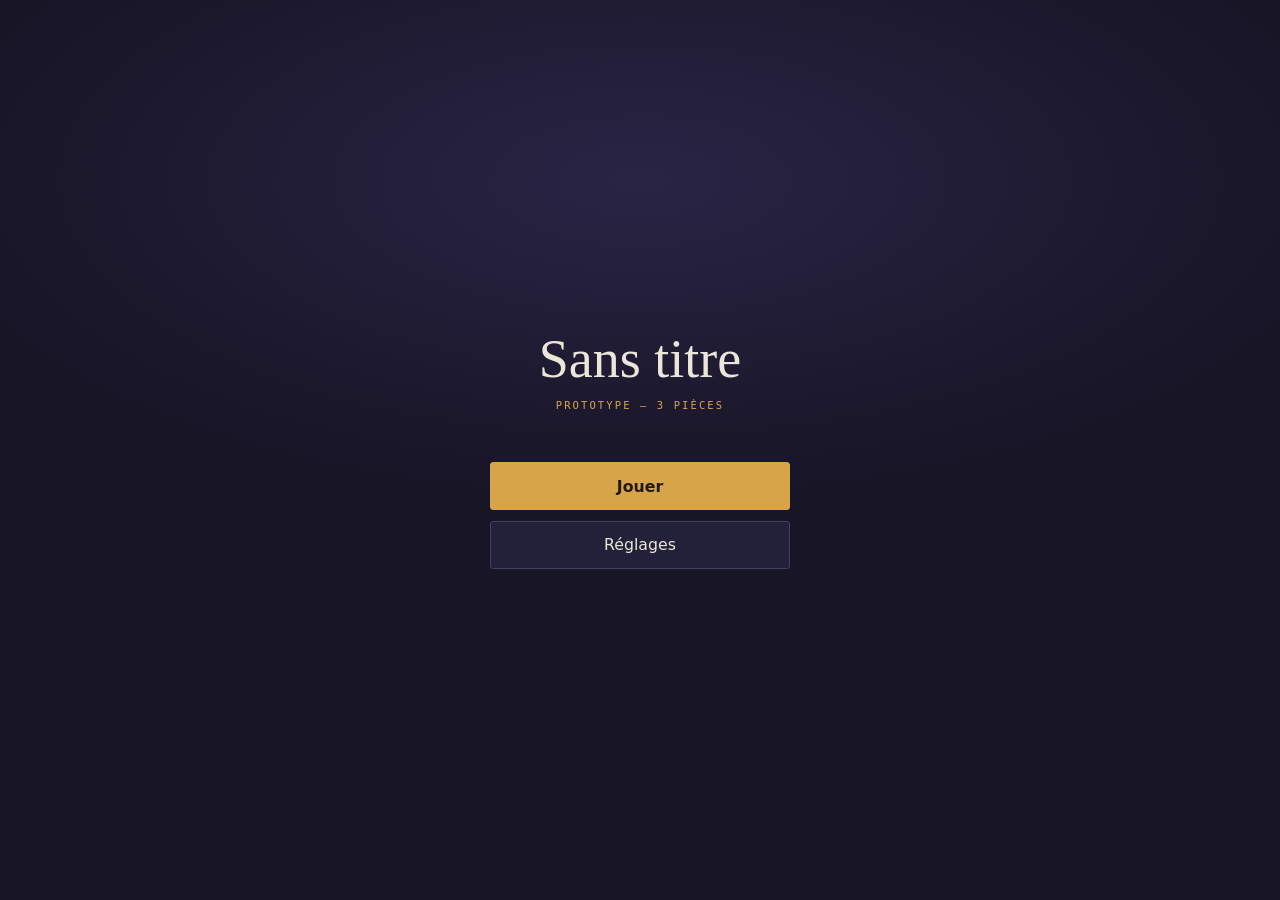
==== commit 09354996: "Add files via upload" ====
--- a/index.html
+++ b/index.html
@@ -1,7265 +1,39 @@
 <!DOCTYPE html>
 <html lang="fr">
 <head>
-<meta charset="UTF-8">
-<meta name="viewport" content="width=device-width, initial-scale=1.0">
-<!-- NOTE (audit M-8) : envisager d'ajouter `viewport-fit=cover` + padding via
-     env(safe-area-inset-*) sur l'overlay plein écran (#life-fullscreen-overlay)
-     pour éviter que le bandeau central soit rogné par l'encoche sur iPhone.
-     Volontairement non appliqué pour l'instant (à valider). -->
-<title>Compagnon TCG — Magic the Gathering</title>
-<style>
-  :root{
-    --bg: #14121a;
-    --surface: #1e1b26;
-    --border: #332f42;
-    --text: #ece7f3;
-    --text-muted: #9691a3;
-    --accent: #c9a24b;
-    --accent-strong: #e0b95c;
-    --danger: #e0645c;
-    /* Dégradé du thème de couleur actif (piloté en JS, cf. COLOR_THEMES). */
-    --accent-gradient: linear-gradient(135deg, #C9A24B, #8C6825);
-
-    /* --- Variables du calculateur de mana (intégré) --- */
-    --ink: var(--bg);
-    --surface-2: #242030;
-    --surface-3: #2c2739;
-    --border-strong: #453f57;
-    --text-faint: #6f6a7d;
-    /* L'or du calculateur suit l'accent du thème de couleur actif (piloté en JS). */
-    --gold: var(--accent);
-    --gold-dim: var(--accent);
-    --gold-soft: rgba(201,162,75,0.14);
-    --w: #d9cf9e;
-    --w-text: #171410;
-    --u: #4d84b0;
-    --b: #5c5468;
-    --r: #af5138;
-    --g: #547e50;
-    --c: #8d9195;
-    --radius-s: 6px;
-    --radius-m: 10px;
-    --radius-l: 16px;
-    /* Polices alignées sur le reste de l'application (plus de serif dédié). */
-    --font-display: -apple-system, "Segoe UI", Roboto, Helvetica, Arial, sans-serif;
-    --font-body: -apple-system, "Segoe UI", Roboto, Helvetica, Arial, sans-serif;
-    --font-mono: ui-monospace, SFMono-Regular, Menlo, Consolas, monospace;
-  }
-  :root[data-theme="light"]{
-    --bg: #ffffff;
-    --surface: #f4f2f7;
-    --border: #ddd8e3;
-    --text: #17151d;
-    --text-muted: #6b6577;
-    --accent: #a97f2e;
-    --accent-strong: #8c6825;
-    --danger: #c1352c;
-
-    /* --- Calculateur de mana : déclinaison claire --- */
-    --surface-2: #ebe8f1;
-    --surface-3: #e1dded;
-    --border-strong: #c8c2d4;
-    --text-faint: #928ca0;
-    --gold-soft: rgba(169,127,46,0.12);
-    --w: #b9ad6f;
-    --w-text: #ffffff;
-    --u: #3f6f97;
-    --b: #4b4457;
-    --r: #98432d;
-    --g: #45693f;
-    --c: #74787c;
-  }
-
-  /* Fine bande dégradée en haut des blocs (motif repris du calculateur de mana). */
-  .card, .life-block{ position: relative; overflow: hidden; }
-  .card::before, .life-block::before{
-    content:"";
-    position: absolute;
-    top: 0; left: 0; right: 0;
-    height: 2px;
-    background: var(--accent-gradient);
-    opacity: 0.75;
-    pointer-events: none;
-  }
-
-  *{ box-sizing: border-box; }
-
-  body{
-    margin:0;
-    background: var(--bg);
-    color: var(--text);
-    font-family: -apple-system, "Segoe UI", Roboto, Helvetica, Arial, sans-serif;
-    padding: 24px 16px 60px;
-    transition: background-color .15s ease, color .15s ease;
-  }
-
-  .container{ max-width: 880px; margin: 0 auto; }
-
-  /* Titre centré, puis une ligne « sous-titre à gauche / commandes à droite ».
-     Les commandes restaient auparavant collées au titre et passaient à la ligne
-     dès que leurs libellés s'allongeaient. */
-  header{ margin-bottom: 4px; }
-  header h1{
-    font-size: 1.5rem;
-    letter-spacing: 1.5px;
-    text-transform: uppercase;
-    margin: 0;
-    text-align: center;
-  }
-  .header-bar{
-    display:flex;
-    align-items:center;
-    justify-content:space-between;
-    gap: 12px;
-    margin-top: 8px;
-  }
-  header .subtitle{
-    color: var(--text-muted);
-    font-size: 0.9rem;
-    margin: 0;
-    white-space: nowrap;
-  }
-  @media (max-width:400px){
-    header h1{ font-size: 1.25rem; }
-    header .subtitle{ font-size: 0.8rem; }
-    .header-controls .secondary,
-    .header-controls .theme-swatch-btn{ padding: 0 9px; font-size: 0.8rem; }
-  }
-
-  nav.tabs{
-    display:flex;
-    gap: 4px;
-    flex-wrap: wrap;
-    margin: 24px 0 24px;
-    border-bottom: 1px solid var(--border);
-  }
-  .tab-btn{
-    background:none;
-    border:none;
-    color: var(--text-muted);
-    padding: 10px 16px;
-    font-size: 0.92rem;
-    font-weight: 600;
-    cursor: pointer;
-    border-bottom: 2px solid transparent;
-    margin-bottom: -1px;
-  }
-  .tab-btn:hover{ color: var(--text); }
-  .tab-btn.active{ color: var(--accent-strong); border-bottom-color: var(--accent); }
-  .tab-btn:focus-visible{ outline: 2px solid var(--accent); outline-offset: 2px; }
-
-  .view{ display:none; }
-  .view.active{ display:block; animation: fadein .15s ease; }
-  @keyframes fadein{ from{opacity:0} to{opacity:1} }
-
-  .card{
-    background: var(--surface);
-    border: 1px solid var(--border);
-    border-radius: 10px;
-    padding: 20px 22px;
-    margin-bottom: 20px;
-  }
-  .card h2{
-    font-size: 1.02rem;
-    margin: 0 0 4px;
-    display:flex;
-    align-items:center;
-    gap: 10px;
-  }
-  .step-num{
-    display:inline-flex;
-    align-items:center;
-    justify-content:center;
-    width: 22px;
-    height: 22px;
-    border-radius: 50%;
-    background: var(--accent);
-    color: var(--bg);
-    font-size: 0.75rem;
-    font-weight: 800;
-    flex-shrink: 0;
-  }
-  .card p.hint{
-    color: var(--text-muted);
-    font-size: 0.85rem;
-    margin: 0 0 16px;
-    line-height: 1.4;
-  }
-
-  .field-row{
-    display:flex;
-    gap: 12px;
-    flex-wrap: wrap;
-    align-items: flex-end;
-    margin-bottom: 8px;
-  }
-  .field{ display:flex; flex-direction:column; gap:6px; }
-  .field label{ font-size: 0.78rem; color: var(--text-muted); }
-  .field input{
-    background: var(--bg);
-    border: 1px solid var(--border);
-    color: var(--text);
-    padding: 9px 10px;
-    border-radius: 6px;
-    font-size: 0.9rem;
-    min-width: 110px;
-  }
-  .field input:focus-visible{
-    outline: 2px solid var(--accent);
-    outline-offset: 1px;
-    border-color: var(--accent);
-  }
-
-  button.primary{
-    background: var(--accent);
-    color: var(--bg);
-    border: none;
-    padding: 10px 18px;
-    border-radius: 6px;
-    font-weight: 700;
-    cursor: pointer;
-    font-size: 0.88rem;
-    white-space: nowrap;
-  }
-  button.primary:hover{ background: var(--accent-strong); }
-
-  button.secondary{
-    background: none;
-    border: 1px solid var(--border);
-    color: var(--text);
-    padding: 9px 16px;
-    border-radius: 6px;
-    cursor: pointer;
-    font-size: 0.88rem;
-  }
-  button.secondary:hover{ border-color: var(--accent); color: var(--accent-strong); }
-
-  button:focus-visible{ outline: 2px solid var(--accent); outline-offset: 2px; }
-
-  button.icon-btn{
-    background:none;
-    border:none;
-    color: var(--text-muted);
-    cursor: pointer;
-    font-size: 1rem;
-    line-height:1;
-    padding: 0 2px;
-  }
-  button.icon-btn:hover{ color: var(--danger); }
-
-  .chip-list{ display:flex; flex-wrap:wrap; gap:8px; margin: 14px 0 6px; }
-  .chip{
-    background: var(--bg);
-    border: 1px solid var(--border);
-    border-radius: 999px;
-    padding: 6px 8px 6px 14px;
-    display:flex;
-    align-items:center;
-    gap:8px;
-    font-size: 0.86rem;
-  }
-
-  .player-count{ font-size: 0.82rem; color: var(--text-muted); margin: 4px 0 0; }
-
-  .alert{
-    padding: 10px 14px;
-    border-radius: 6px;
-    font-size: 0.85rem;
-    margin: 12px 0 0;
-  }
-  .alert.error{
-    background: rgba(224,100,92,0.12);
-    color: var(--danger);
-    border: 1px solid rgba(224,100,92,0.3);
-  }
-  .alert.info{
-    background: rgba(201,162,75,0.1);
-    color: var(--accent-strong);
-    border: 1px solid rgba(201,162,75,0.28);
-  }
-
-  .results{ margin-top: 6px; }
-  .result-item{
-    display:flex;
-    justify-content:space-between;
-    gap: 12px;
-    padding: 10px 2px;
-    border-bottom: 1px solid var(--border);
-    font-size: 0.92rem;
-  }
-  .result-item:last-child{ border-bottom: none; }
-  .result-item .name{ font-weight: 600; }
-  .result-item .nums{
-    font-family: ui-monospace, SFMono-Regular, Menlo, monospace;
-    color: var(--accent-strong);
-    text-align: right;
-  }
-
-  .table-group{ margin-top: 14px; }
-  .table-group h3{
-    font-size: 0.88rem;
-    color: var(--accent-strong);
-    margin: 0 0 8px;
-    font-weight: 700;
-  }
-  ul.seat-list{ list-style:none; margin:0; padding:0; }
-  ul.seat-list li{
-    padding: 7px 2px;
-    border-bottom: 1px solid var(--border);
-    font-size: 0.9rem;
-    display:flex;
-    gap: 10px;
-  }
-  ul.seat-list li:last-child{ border-bottom: none; }
-  .seat-pos{
-    color: var(--text-muted);
-    font-family: ui-monospace, SFMono-Regular, Menlo, monospace;
-    min-width: 40px;
-  }
-
-  .table-diagram{ margin: 10px 0 4px; }
-  .table-diagram svg text{ font-family: -apple-system, "Segoe UI", Roboto, Helvetica, Arial, sans-serif; }
-
-  .actions{ display:flex; gap:10px; flex-wrap:wrap; }
-
-  .empty-state{
-    color: var(--text-muted);
-    font-size: 0.9rem;
-    padding: 18px 0;
-    text-align: center;
-  }
-
-  /* Style commun aux tableaux de données (résumé draft + classement). */
-  table.data-table{ width:100%; border-collapse: collapse; font-size: 0.88rem; }
-  table.data-table th{
-    text-align:left;
-    padding: 8px 6px;
-    border-bottom: 1px solid var(--border);
-    color: var(--text-muted);
-    font-weight: 600;
-    font-size: 0.78rem;
-    text-transform: uppercase;
-    letter-spacing: 0.03em;
-  }
-  table.data-table td{
-    padding: 9px 6px;
-    border-bottom: 1px solid var(--border);
-  }
-
-  footer.note{
-    color: var(--text-muted);
-    font-size: 0.76rem;
-    margin-top: 12px;
-  }
-
-  .round-block{ margin-bottom: 22px; }
-  .round-block h3{
-    font-size: 0.92rem;
-    color: var(--accent-strong);
-    margin: 0 0 10px;
-    display:flex;
-    align-items:center;
-    justify-content:space-between;
-    gap: 10px;
-    font-weight: 700;
-  }
-  .round-progress{ font-size: 0.76rem; color: var(--text-muted); font-weight: 500; }
-
-  .match-row{
-    border: 1px solid var(--border);
-    border-radius: 8px;
-    padding: 14px 16px;
-    margin-bottom: 10px;
-    background: var(--bg);
-  }
-  .match-row.completed{ padding: 12px 16px; }
-  .match-row.bye-row{ font-size: 0.9rem; color: var(--text-muted); padding: 12px 16px; }
-
-  .match-title{
-    font-size: 0.92rem;
-    margin-bottom: 10px;
-    display:flex;
-    justify-content:space-between;
-    flex-wrap: wrap;
-    gap: 8px;
-  }
-  .match-title .vs{ color: var(--text-muted); font-weight: 400; margin: 0 6px; }
-  .match-result{
-    font-family: ui-monospace, SFMono-Regular, Menlo, monospace;
-    color: var(--accent-strong);
-    font-weight: 700;
-    white-space: nowrap;
-  }
-
-  .match-timer{ display:flex; align-items:center; gap:10px; margin-bottom:12px; flex-wrap: wrap; }
-  .timer-display{
-    font-family: ui-monospace, SFMono-Regular, Menlo, monospace;
-    font-size: 0.95rem;
-    color: var(--accent-strong);
-    font-weight: 700;
-  }
-  .timer-display.expired{ color: var(--danger); }
-
-  .score-picker{ display:flex; flex-wrap:wrap; gap:6px; margin-bottom:12px; }
-  .score-btn{
-    background: var(--surface);
-    border: 1px solid var(--border);
-    color: var(--text);
-    padding: 7px 12px;
-    border-radius: 6px;
-    font-size: 0.85rem;
-    font-family: ui-monospace, SFMono-Regular, Menlo, monospace;
-    cursor: pointer;
-  }
-  .score-btn:hover{ border-color: var(--accent); }
-  .score-btn.selected{ background: var(--accent); border-color: var(--accent); color: var(--bg); font-weight: 700; }
-
-  /* Variante « classement » : hérite de .data-table, ajuste marge + taille d'en-tête. */
-  table.data-table.standings-table{ margin-top: 4px; }
-  table.data-table.standings-table th{ font-size: 0.75rem; }
-  table.data-table.standings-table td{ padding: 8px 6px; }
-  table.data-table.standings-table td.points{
-    font-weight: 700;
-    color: var(--accent-strong);
-    font-family: ui-monospace, SFMono-Regular, Menlo, monospace;
-  }
-
-  /* Carnet de joueurs enregistrés */
-  .roster-row{
-    display:flex;
-    align-items:center;
-    gap:10px;
-    padding:8px 0;
-    border-bottom:1px solid var(--border);
-  }
-  .roster-row:last-child{ border-bottom:none; }
-  .roster-swatch{
-    width:20px; height:20px; border-radius:50%;
-    border:1px solid rgba(0,0,0,0.25);
-    flex-shrink:0;
-  }
-  .roster-name{ flex:1; min-width:0; overflow:hidden; text-overflow:ellipsis; white-space:nowrap; font-size:0.9rem; }
-  .roster-gear{
-    background:none; border:none; cursor:pointer;
-    color: var(--text-muted); font-size:1rem; padding:4px 6px; line-height:1;
-  }
-  .roster-gear:hover{ color: var(--accent-strong); }
-  .roster-empty{ color: var(--text-muted); font-style:italic; font-size:0.85rem; padding:6px 0; }
-
-  /* Puces de sélection rapide, sur les pages Draft / Tournoi / Points de vie */
-  .roster-quick{ display:flex; flex-wrap:wrap; gap:6px; margin:8px 0 0; }
-  .roster-chip{
-    display:inline-flex; align-items:center; gap:6px;
-    background: var(--bg);
-    border:1px solid var(--border);
-    border-radius:999px;
-    padding:5px 11px;
-    font-size:0.82rem;
-    color: var(--text);
-    cursor:pointer;
-  }
-  .roster-chip:hover{ border-color: var(--accent); }
-  .roster-chip[disabled]{ opacity:0.4; cursor:default; }
-  .roster-chip .dot{ width:11px; height:11px; border-radius:50%; flex-shrink:0; border:1px solid rgba(0,0,0,0.25); }
-  .roster-quick-label{ font-size:0.76rem; color: var(--text-muted); margin:10px 0 0; }
-
-  .changelog-entry{
-    border:1px solid var(--border);
-    border-radius:8px;
-    padding:10px 12px;
-    margin-bottom:8px;
-    background: var(--bg);
-  }
-  .changelog-head{ display:flex; align-items:baseline; gap:10px; margin-bottom:6px; }
-  .changelog-version{ color: var(--accent-strong); font-weight:700; font-size:0.9rem; }
-  .changelog-list{ margin:0; padding-left:18px; }
-  .changelog-list li{ font-size:0.83rem; color: var(--text-muted); margin-bottom:3px; line-height:1.4; }
-
-  .history-entry{
-    border:1px solid var(--border);
-    border-radius:8px;
-    padding:10px 12px;
-    margin-bottom:8px;
-    background: var(--bg);
-  }
-  .history-head{
-    display:flex;
-    justify-content:space-between;
-    align-items:baseline;
-    gap:10px;
-    flex-wrap:wrap;
-    margin-bottom:6px;
-  }
-  .history-date{ font-size:0.8rem; color: var(--text-muted); font-family: ui-monospace, SFMono-Regular, Menlo, monospace; }
-  .history-meta{ font-size:0.76rem; color: var(--text-muted); }
-  .history-podium{ display:flex; flex-direction:column; gap:2px; font-size:0.85rem; }
-  .history-podium span{ display:flex; gap:8px; }
-  .history-rank{ color: var(--accent-strong); font-weight:700; min-width:1.4em; }
-  .history-empty{ color: var(--text-muted); font-style:italic; font-size:0.85rem; }
-
-  .dropped-list{ margin-top: 8px; display:flex; flex-direction:column; gap:6px; }
-  .dropped-row{
-    display:flex;
-    justify-content:space-between;
-    align-items:center;
-    font-size: 0.85rem;
-    color: var(--text-muted);
-    background: var(--bg);
-    border: 1px solid var(--border);
-    border-radius: 6px;
-    padding: 6px 10px;
-  }
-  .restore-btn:hover{ color: var(--accent-strong); }
-
-  .life-page-layout{ display:flex; gap:14px; margin-bottom: 16px; align-items:stretch; }
-  .life-blocks-col{ flex:1; min-width:0; display:flex; flex-direction:column; gap:12px; }
-  /* Au-delà de deux joueurs, on réduit la hauteur des blocs de la page normale. */
-  .life-block{ height: auto; }
-  .life-blocks-col:has(.life-block:nth-child(3)) .life-block{ min-height: 130px; padding: 12px 8px; }
-  .life-blocks-col:has(.life-block:nth-child(3)) .life-total{ font-size: 2rem; }
-  .life-block{
-    background: var(--surface);
-    border: 1px solid var(--border);
-    border-radius: 10px;
-    padding: 18px 8px;
-    display:flex;
-    flex-direction:column;
-    align-items:center;
-    justify-content:center;
-    min-height: 170px;
-  }
-  .life-player-name{
-    font-size: 1.05rem;
-    font-weight: 700;
-    margin-bottom: 14px;
-    text-align:center;
-    word-break: break-word;
-  }
-  .life-controls{ display:flex; align-items:center; gap:14px; }
-  .life-total{
-    font-size: 2.6rem;
-    font-weight: 800;
-    font-family: ui-monospace, SFMono-Regular, Menlo, monospace;
-    min-width: 70px;
-    text-align:center;
-    color: var(--accent-strong);
-  }
-  .life-total.negative{ color: var(--danger); }
-  .life-btn{
-    width: 52px;
-    height: 52px;
-    border-radius: 50%;
-    border: 1px solid var(--border);
-    background: var(--bg);
-    color: var(--text);
-    font-size: 1.6rem;
-    font-weight: 700;
-    cursor: pointer;
-    display:flex;
-    align-items:center;
-    justify-content:center;
-    flex-shrink: 0;
-  }
-  .life-btn:hover{ border-color: var(--accent); color: var(--accent-strong); }
-  .life-btn:active{ transform: scale(0.93); }
-  /* Un maintien prolongé ne doit pas sélectionner le texte ni ouvrir le menu système. */
-  .life-btn, .life-adjust-btn, .poison-btn, .res-btn{
-    user-select: none;
-    -webkit-user-select: none;
-    -webkit-touch-callout: none;
-    touch-action: manipulation;
-  }
-
-  .life-adjust-row{ display:flex; gap:6px; margin-top:14px; }
-  .life-adjust-btn{
-    background: var(--bg);
-    border: 1px solid var(--border);
-    color: var(--text-muted);
-    padding: 5px 10px;
-    border-radius: 6px;
-    font-size: 0.76rem;
-    font-family: ui-monospace, SFMono-Regular, Menlo, monospace;
-    cursor: pointer;
-  }
-  .life-adjust-btn:hover{ border-color: var(--accent); color: var(--accent-strong); }
-
-  /* Ligne des compteurs permanents : taxe de commandant à gauche, poison à droite.
-     Ils se font face pour éviter toute erreur de saisie entre les deux. */
-  .counter-row{
-    display:flex;
-    align-items:center;
-    justify-content:space-between;
-    gap:10px;
-    width:100%;
-    margin-top:12px;
-  }
-  /* Dans une ligne flex, align-self agit sur l'axe vertical : sans cette remise à
-     zéro, le poison (align-self:flex-end hérité) se retrouvait quelques pixels plus
-     bas que la taxe. */
-  .counter-row .poison-row{ margin-top:0; margin-left:auto; align-self:center; }
-  .counter-row .tax-row,
-  .counter-row .poison-row{ min-width:0; }
-  .tax-row{
-    display:flex;
-    align-items:center;
-    gap:6px;
-    flex-shrink:0;
-  }
-  .tax-icon{ width:15px; height:15px; flex-shrink:0; display:inline-flex; }
-  .tax-icon svg{ width:100%; height:100%; display:block; }
-  .tax-icon svg path{ fill: var(--text-muted); }
-  .tax-count{
-    font-family: ui-monospace, SFMono-Regular, Menlo, monospace;
-    font-size:1rem;
-    font-weight:700;
-    min-width:20px;
-    text-align:center;
-    color: var(--text);
-  }
-  .tax-count.active{ color: var(--accent-strong); }
-
-  /* Compteurs poison */
-  .poison-row{
-    display:flex;
-    align-items:center;
-    gap:6px;
-    margin-top: 12px;
-    align-self: flex-end;
-    flex-shrink:0;
-  }
-  .poison-icon{
-    width: 15px;
-    height: 15px;
-    flex-shrink: 0;
-    display:inline-flex;
-  }
-  .poison-icon svg{ width:100%; height:100%; display:block; }
-  /* En thème sombre le logo (noir) doit apparaître clair pour rester visible */
-  .poison-icon svg path{ fill: var(--text-muted); }
-  .poison-btn{
-    width: 26px;
-    height: 26px;
-    border-radius: 6px;   /* carrés, comme les boutons ±3 / ±5 */
-    border: 1px solid var(--border);
-    background: var(--bg);
-    color: var(--text);
-    font-size: 1rem;
-    line-height: 1;
-    cursor: pointer;
-    display:flex;
-    align-items:center;
-    justify-content:center;
-    flex-shrink: 0;
-  }
-  .poison-btn:hover{ border-color: var(--accent); color: var(--accent-strong); }
-  .poison-count{
-    font-family: ui-monospace, SFMono-Regular, Menlo, monospace;
-    font-size: 1rem;
-    font-weight: 700;
-    min-width: 20px;
-    text-align:center;
-    color: var(--text);
-  }
-  .poison-count.lethal{ color: var(--danger); }
-
-  /* Historique des points de vie */
-  .life-history-card .hint{ margin-bottom: 10px; }
-  .life-history-list{
-    display:flex;
-    flex-direction:column;
-    gap: 2px;
-    max-height: 260px;
-    overflow-y: auto;
-  }
-  .life-history-entry{
-    display:flex;
-    gap: 10px;
-    align-items: baseline;
-    font-size: 0.84rem;
-    padding: 5px 2px;
-    border-bottom: 1px solid var(--border);
-  }
-  .life-history-entry:last-child{ border-bottom: none; }
-  .life-history-time{
-    font-family: ui-monospace, SFMono-Regular, Menlo, monospace;
-    color: var(--text-muted);
-    font-size: 0.78rem;
-    flex-shrink: 0;
-  }
-  .life-history-who{ font-weight: 600; flex-shrink: 0; }
-  .life-history-change{
-    font-family: ui-monospace, SFMono-Regular, Menlo, monospace;
-    margin-left: auto;
-    flex-shrink: 0;
-  }
-  .life-history-change.up{ color: var(--accent-strong); }
-  .life-history-change.down{ color: var(--danger); }
-  .life-history-empty{ color: var(--text-muted); font-size:0.85rem; font-style:italic; padding: 6px 0; }
-
-  .dice-panel{
-    flex-shrink: 0;
-    width: 118px;
-    display:flex;
-    flex-direction:column;
-    gap:8px;
-  }
-  .dice-panel .secondary{ width:100%; padding:8px 6px; font-size:0.82rem; }
-  .dice-result{
-    font-size: 0.82rem;
-    color: var(--text-muted);
-    text-align:center;
-    min-height: 1.3em;
-  }
-
-  /* Garde globale sur l'attribut [hidden].
-     Toute règle d'auteur posant un display (ex. .field-row{display:flex}) l'emporte
-     sur la feuille du navigateur, quelle que soit la spécificité : un élément portant
-     hidden=true resterait donc visible. Cette règle unique garantit que l'attribut
-     hidden est toujours respecté, partout dans l'application. */
-  [hidden]{ display: none !important; }
-
-  /* ---------- Mode plein écran (vue partagée à deux) ---------- */
-  .life-fullscreen-overlay{
-    position: fixed;
-    inset: 0;
-    overflow: hidden;              /* aucun défilement : le contenu s'adapte */
-    overscroll-behavior: contain;  /* pas de rebond révélant la page derrière */
-    touch-action: manipulation;
-    z-index: 2000;
-    background: var(--bg);
-    display:flex;
-    flex-direction:column;
-    width: 100vw;
-    height: 100vh;
-    height: 100dvh;
-  }
-  /* Zones haute et basse : grille de 1 ou 2 blocs selon le nombre de joueurs. */
-  body.fs-locked{ overflow: hidden; position: fixed; width: 100%; }
-
-  .fs-zone{
-    flex: 1;
-    min-height: 0;
-    display: grid;
-    gap: 2px;
-    grid-template-columns: 1fr;
-  }
-  .fs-zone[data-cols="2"]{ grid-template-columns: 1fr 1fr; }
-  .fs-zone-top .fs-block{ transform: rotate(180deg); }
-
-  /* Fine ligne dégradée sur le bord du bloc tourné vers le centre : elle reprend le
-     thème du joueur. Les blocs de la zone haute étant pivotés à 180°, leur bord « top »
-     apparaît visuellement en bas, donc face au bandeau central dans les deux cas. */
-  .fs-block::before{
-    content:"";
-    position:absolute;
-    top:0; left:0; right:0;
-    height:2px;
-    background: var(--accent-gradient);
-    opacity:0.75;
-    pointer-events:none;
-  }
-  .fs-block{
-    position: relative;
-    min-height: 0;
-    min-width: 0;
-    display:flex;
-    flex-direction:column;
-    align-items:center;
-    /* Trois zones empilées : le nom en haut, les points de vie centrés dans tout
-       l'espace restant, les compteurs et ressources ancrés en bas. */
-    justify-content:flex-start;
-    padding: 10px;
-    overflow: hidden;
-  }
-  /* Zone centrale : absorbe l'espace libre et centre les points de vie. */
-  .life-mid{
-    display:flex;
-    flex-direction:column;
-    align-items:center;
-    justify-content:center;
-    min-height:0;
-    width:100%;
-  }
-  .fs-block .life-mid{ flex:1 1 auto; }
-  /* Zone basse : compteurs poison puis tiroir de ressources. */
-  .life-bottom{
-    display:flex;
-    flex-direction:column;
-    width:100%;
-    min-height:0;
-    flex-shrink:1;
-  }
-  /* Séparateur discret entre deux blocs côte à côte. */
-  /* Séparateur entre deux joueurs côte à côte. Les blocs de la zone haute étant
-     pivotés à 180°, leur bordure gauche s'affiche à droite : on prend donc l'autre
-     bord pour que le trait tombe bien entre les deux joueurs dans les deux zones. */
-  .fs-zone-bottom[data-cols="2"] .fs-block + .fs-block{ border-left: 1px solid var(--border); }
-  .fs-zone-top[data-cols="2"] .fs-block + .fs-block{ border-right: 1px solid var(--border); }
-  /* Tailles fluides : les blocs doivent tenir sans rogner les compteurs poison,
-     y compris en paysage ou à quatre joueurs. */
-  .fs-block .life-player-name{
-    font-size: clamp(0.85rem, 3.2vh, 1.5rem);
-    margin-bottom: clamp(4px, 1.6vh, 18px);
-  }
-  .fs-block .life-total{
-    font-size: clamp(1.9rem, 8vh, 4rem);
-    min-width: 2ch;
-    line-height: 1.05;
-  }
-  .fs-block .life-controls{ gap: clamp(8px, 2vw, 14px); }
-  .fs-block .life-btn{
-    width: clamp(38px, 7.5vh, 66px);
-    height: clamp(38px, 7.5vh, 66px);
-    font-size: clamp(1.1rem, 3.5vh, 2rem);
-  }
-  .fs-block .life-adjust-row{ margin-top: clamp(6px, 1.6vh, 16px); gap: 4px; }
-  .fs-block .life-adjust-btn{
-    font-size: clamp(0.68rem, 1.7vh, 0.9rem);
-    padding: clamp(3px, 0.8vh, 7px) clamp(6px, 1.4vw, 14px);
-  }
-  .fs-block .poison-row{ padding-top: 0; }
-  /* La ligne de compteurs doit tenir dans la largeur du bloc, y compris quand deux
-     joueurs se partagent une zone (3-4 joueurs) : tout y est resserré. */
-  .fs-block .counter-row{ margin-top: clamp(4px, 1vh, 10px); gap:6px; }
-  .fs-block .tax-row,
-  .fs-block .poison-row{ gap:4px; }
-  .fs-block .tax-icon,
-  .fs-block .poison-icon{ width:13px; height:13px; }
-  .fs-block .tax-count,
-  .fs-block .poison-count{ font-size:0.85rem; min-width:15px; }
-  .fs-zone[data-cols="2"] .fs-block .counter-row{ gap:4px; }
-  .fs-zone[data-cols="2"] .fs-block .tax-row,
-  .fs-zone[data-cols="2"] .fs-block .poison-row{ gap:2px; }
-  .fs-zone[data-cols="2"] .fs-block .poison-btn{ width:19px; height:19px; font-size:0.78rem; }
-  .fs-zone[data-cols="2"] .fs-block .tax-icon,
-  .fs-zone[data-cols="2"] .fs-block .poison-icon{ width:11px; height:11px; }
-  .fs-zone[data-cols="2"] .fs-block .tax-count,
-  .fs-zone[data-cols="2"] .fs-block .poison-count{ font-size:0.78rem; min-width:13px; }
-  /* Deux joueurs côte à côte : on inverse la paire (taxe / poison) du bloc intérieur
-     afin que les compteurs de deux voisins ne se retrouvent jamais collés au centre.
-     Les blocs de la zone haute étant pivotés à 180°, l'inversion y est symétrique. */
-  .fs-zone-bottom[data-cols="2"] .fs-block:nth-child(2) .counter-row{ flex-direction: row-reverse; }
-  .fs-zone-top[data-cols="2"] .fs-block:nth-child(1) .counter-row{ flex-direction: row-reverse; }
-  .fs-zone-bottom[data-cols="2"] .fs-block:nth-child(2) .counter-row .poison-row,
-  .fs-zone-top[data-cols="2"] .fs-block:nth-child(1) .counter-row .poison-row{
-    margin-left:0; margin-right:auto;
-  }
-  .fs-block .poison-btn{ width: clamp(22px, 4vh, 26px); height: clamp(22px, 4vh, 26px); }
-
-  /* Cycle jour/nuit : le bandeau commun change d'ambiance pour être lisible
-     d'un coup d'œil par tous les joueurs. */
-  .life-fullscreen-overlay[data-phase="day"] .fs-center-strip{
-    background: #ece7dc;
-    color: #1b1a17;
-  }
-  .life-fullscreen-overlay[data-phase="day"] .fs-center-strip .secondary{
-    color: #1b1a17;
-    border-color: rgba(0,0,0,0.25);
-  }
-  .life-fullscreen-overlay[data-phase="day"] .fs-center-strip .dice-result,
-  .life-fullscreen-overlay[data-phase="day"] .fs-center-strip .timer-display{ color: #1b1a17; }
-  .life-fullscreen-overlay[data-phase="day"] .fs-center-strip .monarch-btn{ color: #1b1a17; }
-
-  .life-fullscreen-overlay[data-phase="night"] .fs-center-strip{
-    background: #0d0c12;
-    color: #e8e4f0;
-  }
-  .life-fullscreen-overlay[data-phase="night"] .fs-center-strip .secondary{
-    color: #e8e4f0;
-    border-color: rgba(255,255,255,0.22);
-  }
-
-  .fs-center-strip{
-    position: relative;
-    transition: background-color .25s ease, color .25s ease;
-    flex-shrink: 0;
-    display:flex;
-    flex-direction:column;
-    align-items:center;
-    gap: 10px;
-    padding: 14px 12px;
-  }
-  /* Fines bandes dégradées séparant les deux zones joueurs (même motif que les blocs). */
-  .fs-center-strip::before,
-  .fs-center-strip::after{
-    content:"";
-    position:absolute;
-    left:0; right:0;
-    height:2px;
-    opacity: 0.75;
-    pointer-events:none;
-  }
-  /* Le bandeau central n'affiche plus de ligne propre : chaque bloc porte la sienne
-     (cf. .fs-block::before), ce qui donne une ligne par joueur même côte à côte. */
-  .fs-center-strip::before,
-  .fs-center-strip::after{ display: none; }
-  .fs-timer-rotated{ transform: rotate(180deg); }
-  .fs-dice-panel{ display:flex; gap:8px; align-items:center; flex-wrap:wrap; justify-content:center; }
-  .fs-strip-actions{ display:flex; gap:8px; align-items:center; flex-wrap:wrap; justify-content:center; }
-
-  /* ---------- Paysage / écrans bas : bandeau central compacté ---------- */
-  @media (orientation: landscape) and (max-height: 560px){
-    .fs-center-strip{ padding: 6px 8px; gap: 6px; flex-direction: row; flex-wrap: wrap; }
-    .fs-center-strip .fs-dice-panel .secondary,
-    .fs-center-strip .fs-strip-actions .secondary{ padding: 5px 9px; font-size: 0.72rem; }
-    .fs-center-strip .die-icon{ width:15px; height:15px; }
-    .fs-center-strip .dice-result{ font-size: 0.72rem; min-height: 0; }
-    .fs-center-strip .timer-display{ font-size: 0.8rem; }
-    /* Le second affichage du chrono (retourné) est superflu sur un écran bas. */
-    .fs-center-strip .fs-timer-rotated{ display: none; }
-    .fs-block{ padding: 6px; }
-    .fs-block .life-player-name{ margin-bottom: 2px; }
-    /* Les blocs sont larges mais très bas : on étale les ressources en largeur. */
-    .fs-block .res-grid{ grid-template-columns: repeat(4, 1fr); }
-    .fs-block .res-panel.open{ max-height: min(72px, 22vh); }
-    .fs-block .res-toggle{ font-size:0.58rem; }
-    /* Zones à deux colonnes : les blocs redeviennent étroits. */
-    .fs-zone[data-cols="2"] .fs-block .res-grid{ grid-template-columns: repeat(2, 1fr); }
-
-  }
-
-
-  /* Icônes de dés (SVG intégrés, teintés par la couleur courante du bouton). */
-  .die-icon{ width:18px; height:18px; display:inline-block; vertical-align:-3px; }
-  .die-icon svg{ width:100%; height:100%; display:block; }
-  .dice-btn{ display:inline-flex; align-items:center; gap:6px; }
-  /* La pièce est un emoji : on le cale sur la même boîte que les icônes de dés. */
-  .coin-btn{ display:inline-flex; align-items:center; gap:6px; }
-  .coin-icon{
-    width:18px; height:18px;
-    display:inline-flex;
-    align-items:center;
-    justify-content:center;
-    font-size:16px;
-    line-height:1;
-  }
-  .fs-dice-panel .coin-icon{ width:20px; height:20px; font-size:18px; }
-  .fs-dice-panel .die-icon{ width:20px; height:20px; }
-
-  /* Résultat en cours de calcul : points animés. */
-  .dice-result.rolling{ letter-spacing: 2px; opacity: 0.75; }
-
-  /* Sélecteur de thème propre à chaque joueur, dans le coin du bloc plein écran. */
-  .fs-theme-btn{
-    position:absolute;
-    top:10px; right:10px;
-    width:30px; height:30px;
-    border-radius:50%;
-    border:1px solid var(--border);
-    background: var(--accent-gradient);
-    cursor:pointer;
-    padding:0;
-    opacity:0.85;
-    z-index:2;
-  }
-  .fs-theme-btn:hover{ opacity:1; border-color: var(--accent); }
-  .fs-theme-menu{
-    position:absolute;
-    top:44px; right:8px;
-    z-index:3;
-    background: var(--surface);
-    border:1px solid var(--border);
-    border-radius:10px;
-    padding:8px;
-    width:210px;
-    /* Ne jamais dépasser le bloc du joueur : sur mobile et en paysage, un menu
-       de hauteur fixe sortait de l'écran. */
-    max-width: calc(100% - 16px);
-    max-height: calc(100% - 52px);
-    overflow-y:auto;
-    box-shadow:0 12px 30px rgba(0,0,0,0.45);
-    text-align:left;
-  }
-  .fs-theme-menu .theme-option{ font-size: 0.8rem; padding: 6px; }
-  .fs-theme-menu .theme-group-label{ padding: 6px 6px 3px; }
-  @media (max-width: 560px), (max-height: 520px){
-    .fs-theme-menu{ left:8px; right:8px; width:auto; }
-  }
-  .fs-theme-btn{ z-index: 4; }
-  /* À partir de trois joueurs, les blocs sont trop étroits pour une pastille de thème :
-     le choix des couleurs passe par les réglages (engrenage du bandeau central). */
-  .life-fullscreen-overlay[data-count="3"] .fs-theme-btn,
-  .life-fullscreen-overlay[data-count="4"] .fs-theme-btn,
-  .life-fullscreen-overlay[data-count="3"] .fs-theme-menu,
-  .life-fullscreen-overlay[data-count="4"] .fs-theme-menu{ display: none; }
-  #fs-settings-btn{ display: none; }
-  .life-fullscreen-overlay[data-count="3"] #fs-settings-btn,
-  .life-fullscreen-overlay[data-count="4"] #fs-settings-btn{ display: inline-flex; }
-
-  /* ---------- Tiroir de ressources (bas de chaque bloc joueur) ---------- */
-  .res-drawer{
-    width:100%;
-    margin-top:6px;
-    display:flex;
-    flex-direction:column;
-    min-height:0;      /* autorise la compression dans un bloc à hauteur fixe */
-    flex-shrink:1;
-  }
-  .res-toggle{
-    display:flex;
-    align-items:center;
-    justify-content:center;
-    gap:6px;
-    width:100%;
-    background:none;
-    border:none;
-    border-top:1px solid var(--border);
-    color: var(--text-muted);
-    cursor:pointer;
-    padding:4px 0 2px;
-    font-size:0.68rem;
-    letter-spacing:0.04em;
-    text-transform:uppercase;
-  }
-  .res-toggle:hover{ color: var(--accent-strong); }
-  .res-toggle{ flex-shrink:0; }
-  .res-toggle .chev{ display:inline-block; transition: transform .25s ease; font-size:0.8rem; }
-  .res-toggle[aria-expanded="true"] .chev{ transform: rotate(180deg); }
-
-  .res-panel{
-    max-height:0;
-    min-height:0;
-    overflow:hidden;
-    transition: max-height .25s ease;
-  }
-  /* Hauteur bornée par l'espace réellement disponible : en plein écran le bloc a une
-     hauteur fixe, un panneau trop haut serait rogné. Le panneau défile au besoin. */
-  .res-panel.open{ max-height: min(300px, 30vh); overflow-y:auto; flex:0 1 auto; }
-  .res-grid{
-    display:grid;
-    grid-template-columns: repeat(auto-fit, minmax(88px, 1fr));
-    gap:3px 6px;
-    padding:5px 2px 2px;
-  }
-  .res-item{
-    display:flex;
-    align-items:center;
-    gap:4px;
-    justify-content:space-between;
-    font-size:0.72rem;
-  }
-  .res-label{
-    display:inline-flex;
-    align-items:center;
-    gap:4px;
-    color: var(--text-muted);
-    min-width:0;
-  }
-  .res-label .res-icon{ width:13px; height:13px; flex-shrink:0; display:inline-flex; }
-  .res-label .res-icon svg{ width:100%; height:100%; display:block; }
-  .res-pip{
-    width:14px; height:14px;
-    border-radius:50%;
-    border:1px solid rgba(0,0,0,0.35);
-    flex-shrink:0;
-    display:inline-block;
-  }
-  .res-controls{ display:flex; align-items:center; gap:2px; flex-shrink:0; }
-  .res-btn{
-    width:20px; height:20px;
-    border-radius:50%;
-    border:1px solid var(--border);
-    background: var(--bg);
-    color: var(--text);
-    font-size:0.8rem;
-    line-height:1;
-    cursor:pointer;
-    display:flex; align-items:center; justify-content:center;
-    padding:0;
-  }
-  .res-btn:hover{ border-color: var(--accent); color: var(--accent-strong); }
-  .res-val{
-    font-family: ui-monospace, SFMono-Regular, Menlo, monospace;
-    font-weight:700;
-    min-width:18px;
-    text-align:center;
-    font-size:0.78rem;
-  }
-  .res-val.active{ color: var(--accent-strong); }
-
-  /* En plein écran, l'espace vertical est compté : grille sur deux colonnes et
-     éléments resserrés pour que les huit ressources restent toutes atteignables. */
-  .fs-block .res-grid{ grid-template-columns: repeat(2, 1fr); gap:2px 6px; }
-  .fs-block .res-item{ font-size:0.64rem; }
-  .fs-block .res-btn{ width:18px; height:18px; font-size:0.72rem; }
-  .fs-block .res-val{ font-size:0.7rem; min-width:15px; }
-  .fs-block .res-pip{ width:11px; height:11px; }
-  .fs-block .res-label .res-icon{ width:11px; height:11px; }
-  .fs-block .res-toggle{ font-size:0.6rem; padding:3px 0 1px; }
-  .fs-block .res-panel.open{ max-height: min(170px, 20vh); }
-
-  /* Tiroir ouvert : on rend un peu de place au panneau en resserrant le haut du bloc. */
-  .fs-block:has(.res-panel.open) .life-total{ font-size: clamp(1.5rem, 5.5vh, 2.6rem); }
-  .fs-block:has(.res-panel.open) .life-btn{
-    width: clamp(32px, 5.5vh, 48px); height: clamp(32px, 5.5vh, 48px); font-size: clamp(1rem, 2.6vh, 1.5rem);
-  }
-  .fs-block:has(.res-panel.open) .life-player-name{ font-size: clamp(0.72rem, 2.2vh, 1rem); margin-bottom:2px; }
-  .fs-block:has(.res-panel.open) .life-adjust-row{ margin-top:4px; }
-  .fs-block:has(.res-panel.open) .poison-row{ padding-top:3px; }
-
-  /* Réglages : une ligne par joueur (nom + thème). */
-  .settings-row{
-    display:flex;
-    align-items:center;
-    justify-content:space-between;
-    gap:10px;
-    padding:8px 0;
-    border-bottom:1px solid var(--border);
-  }
-  .settings-row:last-child{ border-bottom:none; }
-  .settings-row .settings-name{ font-size:0.9rem; font-weight:600; min-width:0; overflow:hidden; text-overflow:ellipsis; }
-  .settings-row select{
-    background: var(--bg);
-    border:1px solid var(--border);
-    color: var(--text);
-    padding:6px 8px;
-    border-radius:6px;
-    font-size:0.85rem;
-    max-width:55%;
-  }
-  .settings-swatch{
-    width:22px; height:14px; border-radius:3px; flex-shrink:0;
-    border:1px solid rgba(0,0,0,0.25);
-  }
-  .fs-theme-menu[hidden]{ display:none; }
-  .fs-strip-actions .secondary{ padding:8px 12px; font-size:0.82rem; }
-  .fs-dice-panel .secondary{ padding:8px 12px; font-size:0.82rem; }
-
-  /* ---------- Sélecteur de thème de couleur ---------- */
-  .header-controls{ display:flex; gap:8px; align-items:flex-start; }
-  .theme-picker{ position: relative; }
-  .theme-swatch-btn{
-    display:flex;
-    align-items:center;
-    gap:8px;
-    background:none;
-    border: 1px solid var(--border);
-    color: var(--text);
-    padding: 8px 12px;
-    border-radius: 6px;
-    cursor: pointer;
-    font-size: 0.88rem;
-  }
-  .theme-swatch-btn:hover{ border-color: var(--accent); }
-  .swatch-dot{
-    width: 16px; height: 16px;
-    border-radius: 50%;
-    background: var(--accent-gradient);
-    border: 1px solid rgba(0,0,0,0.25);
-    flex-shrink: 0;
-  }
-  .theme-menu{
-    position: absolute;
-    top: calc(100% + 6px);
-    right: 0;
-    z-index: 1500;
-    background: var(--surface);
-    border: 1px solid var(--border);
-    border-radius: 10px;
-    padding: 8px;
-    width: 230px;
-    max-height: 340px;
-    overflow-y: auto;
-    box-shadow: 0 12px 30px rgba(0,0,0,0.45);
-  }
-  .theme-menu[hidden]{ display:none; }
-  .theme-group-label{
-    font-size: 0.68rem;
-    text-transform: uppercase;
-    letter-spacing: 0.06em;
-    color: var(--text-muted);
-    padding: 8px 6px 4px;
-    font-weight: 700;
-  }
-  .theme-option{
-    display:flex;
-    align-items:center;
-    gap:10px;
-    width: 100%;
-    background:none;
-    border:none;
-    color: var(--text);
-    padding: 7px 6px;
-    border-radius: 6px;
-    cursor: pointer;
-    font-size: 0.85rem;
-    text-align:left;
-  }
-  .theme-option:hover{ background: var(--bg); }
-  .theme-option.selected{ color: var(--accent-strong); font-weight: 700; }
-  .theme-option-dot{
-    width: 22px; height: 14px;
-    border-radius: 3px;
-    flex-shrink: 0;
-    border: 1px solid rgba(0,0,0,0.25);
-  }
-
-  /* Le classement comporte de nombreuses colonnes de départage : scroll horizontal sur petit écran. */
-  .standings-scroll{ overflow-x: auto; -webkit-overflow-scrolling: touch; }
-  table.standings-table{ min-width: 460px; }
-  table.data-table td.tiebreak{
-    font-family: ui-monospace, SFMono-Regular, Menlo, monospace;
-    font-size: 0.8rem;
-    color: var(--text-muted);
-    white-space: nowrap;
-  }
-
-  /* ================= Calculateur de base de mana (page intégrée) ================= */
-/* CORRECTIF — plusieurs composants (ex : .stepper-row{display:flex}) fixent
-     leur propre "display" avec la même spécificité que la règle native
-     [hidden]{display:none} du navigateur. À spécificité égale, une règle
-     d'auteur l'emporte sur la feuille de style par défaut du navigateur :
-     sans cette règle, poser element.hidden = true en JS n'a AUCUN effet
-     visuel sur ces composants (l'attribut est bien présent dans le DOM,
-     mais l'élément reste affiché). Cette règle globale, volontairement en
-     !important, garantit que [hidden] masque toujours l'élément. */
-
-  ::selection{ background: var(--gold-soft); color: var(--text); }
-
-  :focus-visible{
-    outline: 2px solid var(--gold);
-    outline-offset: 2px;
-    border-radius: 4px;
-  }
-
-  /* ---------- Hero ---------- */
-
-  /* ---------- Result card (signature element) ---------- */
-  .result-card{
-    position: sticky;
-    top: 10px;
-    z-index: 5;
-    background: linear-gradient(180deg, var(--surface-2), var(--surface));
-    border: 1px solid var(--border-strong);
-    border-radius: var(--radius-l);
-    padding: 18px 18px 16px;
-    margin: 8px 0 24px;
-    box-shadow: 0 12px 28px rgba(0,0,0,0.45);
-    max-height: min(78vh, 720px);
-    overflow-y: auto;
-  }
-  .result-card::before{
-    content:"";
-    display:block;
-    height: 2px;
-    margin: -18px -18px 14px;
-    background: linear-gradient(90deg, transparent, var(--gold), transparent);
-    opacity: 0.6;
-    position: sticky;
-    top: -18px;
-  }
-  .result-header{
-    display:flex;
-    align-items: baseline;
-    justify-content: space-between;
-    gap: 12px;
-  }
-  .result-eyebrow{
-    font-size: 0.68rem;
-    letter-spacing: 0.12em;
-    text-transform: uppercase;
-    color: var(--text-faint);
-  }
-  .result-total{
-    font-family: var(--font-display);
-    font-size: 2.6rem;
-    color: var(--gold);
-    line-height: 1;
-    font-variant-numeric: tabular-nums;
-  }
-  .result-total-unit{
-    font-size: 1rem;
-    color: var(--text-muted);
-    font-family: var(--font-body);
-    margin-left: 4px;
-  }
-  .result-stats{
-    display: flex;
-    gap: 22px;
-    margin-top: 12px;
-    flex-wrap: wrap;
-  }
-  .stat{
-    display:flex;
-    flex-direction: column;
-    gap: 2px;
-  }
-  .stat-label{
-    font-size: 0.7rem;
-    color: var(--text-faint);
-  }
-  .stat-value{
-    font-family: var(--font-mono);
-    font-size: 1.05rem;
-    color: var(--text);
-    font-variant-numeric: tabular-nums;
-  }
-
-  .mana-bar{
-    display:flex;
-    width: 100%;
-    height: 12px;
-    border-radius: 999px;
-    overflow: hidden;
-    margin-top: 16px;
-    background: var(--surface-3);
-    border: 1px solid var(--border);
-  }
-  .mana-bar-seg{ height: 100%; transition: width 0.25s ease; }
-
-  .breakdown-list{
-    display: grid;
-    grid-template-columns: repeat(auto-fit, minmax(90px,1fr));
-    gap: 8px;
-    margin-top: 12px;
-  }
-  .breakdown-item{
-    display:flex;
-    align-items:center;
-    gap: 8px;
-    background: var(--surface-3);
-    border: 1px solid var(--border);
-    border-radius: var(--radius-s);
-    padding: 7px 9px;
-  }
-  .breakdown-swatch{
-    width: 14px; height: 14px;
-    border-radius: 4px;
-    flex-shrink: 0;
-    border: 1px solid rgba(0,0,0,0.3);
-  }
-  .breakdown-label{
-    font-size: 0.72rem;
-    color: var(--text-muted);
-    flex: 1;
-  }
-  .breakdown-count{
-    font-family: var(--font-mono);
-    font-size: 0.9rem;
-    color: var(--text);
-  }
-  .result-empty{
-    color: var(--text-faint);
-    font-size: 0.82rem;
-    margin-top: 14px;
-    font-style: italic;
-  }
-  .result-note{
-    color: var(--text-faint);
-    font-size: 0.72rem;
-    margin-top: 10px;
-  }
-
-  /* ---------- Identité colorée du deck ---------- */
-  .deck-identity-badge{
-    display: inline-block;
-    font-family: var(--font-display);
-    font-size: 0.82rem;
-    color: var(--gold);
-    background: var(--gold-soft);
-    border: 1px solid var(--border-strong);
-    border-radius: 999px;
-    padding: 4px 12px;
-    margin-top: 2px;
-    margin-bottom: 12px;
-  }
-
-  /* ---------- Bouton de repli / dépli du bandeau ---------- */
-  .sr-only{
-    position: absolute;
-    width: 1px; height: 1px;
-    padding: 0; margin: -1px;
-    overflow: hidden;
-    clip: rect(0,0,0,0);
-    white-space: nowrap;
-    border: 0;
-  }
-  .result-collapse-toggle{
-    display: flex;
-    align-items: center;
-    justify-content: center;
-    width: 100%;
-    margin-top: 10px;
-    padding: 7px 0 1px;
-    background: transparent;
-    border: none;
-    border-top: 1px solid var(--border);
-    color: var(--text-faint);
-    cursor: pointer;
-    -webkit-tap-highlight-color: transparent;
-  }
-  .result-collapse-toggle:hover{ color: var(--gold); }
-  .result-collapse-toggle .chevron-icon{
-    transition: transform .2s ease;
-  }
-  .result-collapse-toggle.is-collapsed .chevron-icon{
-    transform: rotate(180deg);
-  }
-
-  /* ---------- Recap non-basiques (dans le result-card) ---------- */
-  .recap-block{
-    margin-top: 18px;
-    padding-top: 14px;
-    border-top: 1px solid var(--border);
-  }
-  .recap-title{
-    font-family: var(--font-display);
-    font-size: 0.95rem;
-    color: var(--text);
-    margin: 0 0 2px;
-  }
-  .recap-sub{
-    font-size: 0.72rem;
-    color: var(--text-faint);
-    margin: 0 0 10px;
-  }
-  .recap-stats{
-    display:flex;
-    gap: 16px;
-    flex-wrap: wrap;
-    margin-bottom: 10px;
-  }
-  .recap-stat-value{
-    font-family: var(--font-mono);
-    font-size: 0.92rem;
-    color: var(--gold);
-  }
-  .recap-item-detail{
-    font-size: 0.68rem;
-    color: var(--text-faint);
-    display:block;
-  }
-
-  /* ---------- Form sections ---------- */
-  .form{
-    display: flex;
-    flex-direction: column;
-    gap: 16px;
-  }
-  .card-title{
-    font-family: var(--font-display);
-    font-size: 1.05rem;
-    color: var(--text);
-    margin: 0 0 3px;
-    display:flex;
-    align-items:center;
-    gap: 8px;
-  }
-  .card-title .idx{
-    color: var(--gold-dim);
-    font-family: var(--font-mono);
-    font-size: 0.75rem;
-  }
-  .card-hint{
-    font-size: 0.78rem;
-    color: var(--text-faint);
-    margin: 0 0 14px;
-  }
-
-  /* Deck size segmented control */
-  .segmented{
-    display: grid;
-    grid-template-columns: repeat(3, 1fr);
-    gap: 8px;
-  }
-  @media (min-width: 480px){
-    .segmented{ grid-template-columns: repeat(6, 1fr); }
-  }
-  .segmented button{
-    font-family: var(--font-mono);
-    font-size: 0.95rem;
-    background: var(--surface-2);
-    border: 1px solid var(--border);
-    color: var(--text-muted);
-    border-radius: var(--radius-m);
-    padding: 10px 0;
-    cursor: pointer;
-    transition: border-color .15s, color .15s, background .15s;
-  }
-  .segmented button.seg-custom{
-    font-family: var(--font-body);
-    font-size: 0.72rem;
-    letter-spacing: 0.01em;
-    padding: 10px 4px;
-  }
-  .segmented button:hover{ border-color: var(--border-strong); color: var(--text); }
-  .segmented button.active{
-    background: var(--gold-soft);
-    border-color: var(--gold);
-    color: var(--gold);
-    font-weight: 600;
-  }
-
-  .custom-size-row{
-    display: flex;
-    align-items: center;
-    justify-content: space-between;
-    gap: 10px;
-    margin-top: 12px;
-    padding: 10px 12px;
-    background: var(--surface-2);
-    border: 1px solid var(--border);
-    border-radius: var(--radius-m);
-  }
-  .custom-size-input{
-    width: 88px;
-    font-family: var(--font-mono);
-    font-size: 0.95rem;
-    text-align: center;
-    background: var(--surface-3);
-    border: 1px solid var(--border-strong);
-    border-radius: var(--radius-s);
-    color: var(--text);
-    padding: 7px 6px;
-  }
-  .custom-size-input:focus-visible{
-    outline: 2px solid var(--gold);
-    outline-offset: 1px;
-  }
-
-  /* Color toggles */
-  .colors-grid{
-    display: grid;
-    grid-template-columns: repeat(3, 1fr);
-    gap: 10px;
-  }
-  @media (min-width: 480px){
-    .colors-grid{ grid-template-columns: repeat(6, 1fr); }
-  }
-  .color-toggle{
-    display:flex;
-    flex-direction: column;
-    align-items: center;
-    gap: 6px;
-    padding: 12px 6px 10px;
-    border-radius: var(--radius-m);
-    border: 1px solid var(--border);
-    background: var(--surface-2);
-    cursor: pointer;
-    color: var(--text-muted);
-    transition: border-color .15s, transform .1s, background .15s;
-  }
-  .color-toggle:hover{ border-color: var(--border-strong); }
-  .color-toggle:active{ transform: scale(0.97); }
-  .color-toggle .swatch{
-    width: 26px; height: 26px;
-    border-radius: 50%;
-    border: 1px solid rgba(0,0,0,0.35);
-    display:flex; align-items:center; justify-content:center;
-    font-family: var(--font-display);
-    font-weight: 700;
-    font-size: 0.85rem;
-    color: rgba(0,0,0,0.55);
-  }
-  .color-toggle .name{ font-size: 0.66rem; letter-spacing: 0.03em; }
-  .color-toggle.active{
-    background: var(--surface-3);
-    border-color: var(--border-strong);
-    color: var(--text);
-  }
-  .color-toggle.active .swatch{ box-shadow: 0 0 0 2px var(--ink), 0 0 0 3px currentColor; }
-
-  /* Steppers */
-  .stepper{
-    display: inline-flex;
-    align-items: center;
-    gap: 0;
-    background: var(--surface-2);
-    border: 1px solid var(--border);
-    border-radius: 999px;
-    overflow: hidden;
-    height: 34px;
-    flex-shrink: 0;
-  }
-  .stepper-btn{
-    width: 34px; height: 34px;
-    border: none;
-    background: transparent;
-    color: var(--text-muted);
-    font-size: 1.05rem;
-    line-height: 1;
-    cursor: pointer;
-    display:flex; align-items:center; justify-content:center;
-    -webkit-tap-highlight-color: transparent;
-    transition: background .12s, color .12s;
-  }
-  .stepper-btn:hover{ background: var(--surface-3); color: var(--gold); }
-  .stepper-btn:active{ background: var(--gold-soft); }
-  .stepper-value{
-    min-width: 30px;
-    text-align: center;
-    font-family: var(--font-mono);
-    font-size: 0.92rem;
-    color: var(--text);
-    font-variant-numeric: tabular-nums;
-  }
-
-  .stepper-row{
-    display:flex;
-    align-items:center;
-    justify-content: space-between;
-    gap: 10px;
-    padding: 9px 2px;
-    border-bottom: 1px solid var(--border);
-  }
-  .stepper-row:last-child{ border-bottom: none; }
-  .stepper-row-label{
-    font-size: 0.86rem;
-    color: var(--text);
-  }
-  .stepper-row-sub{
-    display:block;
-    font-size: 0.72rem;
-    color: var(--text-faint);
-    margin-top: 1px;
-  }
-
-  /* Mana curve grid */
-  /* NOUVEAU — grille auto-fit plutôt qu'un nombre de colonnes fixé par un
-     seul point de rupture : le nombre de cases s'adapte en continu à la
-     largeur réelle du conteneur, sans jamais dépasser du cadre, quelle que
-     soit la taille de l'écran (y compris les cas où le conteneur affiché
-     n'a pas exactement la largeur du viewport). */
-  .curve-grid{
-    display: grid;
-    grid-template-columns: repeat(auto-fit, minmax(84px, 1fr));
-    gap: 12px 8px;
-  }
-  .curve-cell{
-    display:flex;
-    flex-direction: column;
-    align-items: center;
-    gap: 6px;
-    min-width: 0;
-  }
-  .curve-cell-label{
-    font-family: var(--font-mono);
-    font-size: 0.7rem;
-    color: var(--text-faint);
-  }
-  .curve-cell .stepper{ height: 30px; }
-  .curve-cell .stepper-btn{ width: 28px; height: 30px; font-size: 0.9rem; }
-  .curve-cell .stepper-value{ min-width: 22px; font-size: 0.82rem; }
-
-  /* Pips panels */
-  .pips-panel{
-    border-radius: var(--radius-m);
-    border: 1px solid var(--border);
-    padding: 10px 12px 4px;
-    margin-bottom: 10px;
-    background: var(--surface-2);
-  }
-  .pips-panel:last-child{ margin-bottom: 0; }
-  .pips-panel-title{
-    display:flex;
-    align-items:center;
-    gap: 8px;
-    font-size: 0.82rem;
-    color: var(--text);
-    margin-bottom: 2px;
-  }
-  .pips-panel-swatch{
-    width: 12px; height: 12px;
-    border-radius: 50%;
-    border: 1px solid rgba(0,0,0,0.35);
-  }
-  .pips-empty{
-    color: var(--text-faint);
-    font-size: 0.82rem;
-    font-style: italic;
-    text-align: center;
-    padding: 10px 0;
-  }
-
-  /* Subsections (bicolores, terrains/rocks par nb de couleurs) */
-  .subsection{
-    margin-top: 16px;
-    padding-top: 14px;
-    border-top: 1px dashed var(--border);
-  }
-  .subsection:first-of-type{
-    margin-top: 4px;
-  }
-  .subsection-title{
-    font-size: 0.72rem;
-    text-transform: uppercase;
-    letter-spacing: 0.06em;
-    color: var(--gold-dim);
-    margin: 0 0 3px;
-  }
-  .subsection-hint{
-    font-size: 0.75rem;
-    color: var(--text-faint);
-    margin: 0 0 8px;
-  }
-  .combo-row-label-wrap{
-    display:flex;
-    align-items:center;
-    gap: 8px;
-    min-width: 0;
-  }
-  .split-swatch{
-    width: 16px; height: 16px;
-    border-radius: 50%;
-    border: 1px solid rgba(0,0,0,0.35);
-    flex-shrink: 0;
-  }
-  .combo-empty{
-    color: var(--text-faint);
-    font-size: 0.78rem;
-    font-style: italic;
-    padding: 4px 0 2px;
-  }
-
-  @media (prefers-reduced-motion: reduce){
-    *{ transition: none !important; animation: none !important; }
-  }
-
-  @media (min-width: 700px){
-    .result-card{ top: 16px; }
-  }
-
-  /* Les trois commandes de l'en-tête partagent exactement la même boîte. */
-  .header-controls{ align-items: center; }
-  .header-controls .secondary,
-  .header-controls .theme-swatch-btn{
-    height: 38px;
-    padding: 0 12px;
-    display: inline-flex;
-    align-items: center;
-    justify-content: center;
-    font-size: 0.88rem;
-    line-height: 1;
-    box-sizing: border-box;
-  }
-  #app-settings-btn{ font-size: 1.05rem; padding: 0 13px; }
-
-  /* Panneau Réglages : onglets internes (FAQ / Contact). */
-  .panel-tabs{
-    display:flex;
-    gap:4px;
-    border-bottom:1px solid var(--border);
-    margin: 0 0 14px;
-    position: sticky;
-    top: 0;
-    background: var(--surface);
-    z-index: 1;
-  }
-  .panel-tab{
-    background:none;
-    border:none;
-    border-bottom:2px solid transparent;
-    color: var(--text-muted);
-    padding:8px 12px;
-    font-size:0.88rem;
-    font-weight:600;
-    cursor:pointer;
-    margin-bottom:-1px;
-  }
-  .panel-tab:hover{ color: var(--text); }
-  .panel-tab.active{ color: var(--accent-strong); border-bottom-color: var(--accent); }
-  .panel-section{ text-align:left; font-size:0.88rem; line-height:1.5; }
-  .panel-section[hidden]{ display:none; }
-  .panel-section h4{
-    font-size:0.9rem;
-    margin:14px 0 4px;
-    color: var(--text);
-  }
-  .panel-section h4:first-child{ margin-top:0; }
-  .panel-section p{ margin:0 0 8px; color: var(--text-muted); font-size:0.85rem; }
-  .panel-section a{ color: var(--accent-strong); }
-  .panel-section textarea{
-    width:100%;
-    background: var(--bg);
-    border:1px solid var(--border);
-    color: var(--text);
-    border-radius:6px;
-    padding:9px 10px;
-    font-size:0.88rem;
-    font-family: inherit;
-    resize: vertical;
-    min-height: 96px;
-    box-sizing: border-box;
-  }
-  .panel-section textarea:focus-visible{ outline:2px solid var(--accent); outline-offset:1px; border-color: var(--accent); }
-  .panel-section select{
-    background: var(--bg);
-    border:1px solid var(--border);
-    color: var(--text);
-    padding:8px 10px;
-    border-radius:6px;
-    font-size:0.88rem;
-    width:100%;
-    box-sizing: border-box;
-  }
-  .panel-placeholder{
-    border:1px dashed var(--border);
-    border-radius:8px;
-    padding:12px;
-    color: var(--text-muted);
-    font-size:0.82rem;
-    font-style:italic;
-  }
-  .faq-item{ border-bottom:1px solid var(--border); padding:8px 0; }
-  .faq-item:last-child{ border-bottom:none; }
-  .faq-item summary{
-    cursor:pointer;
-    font-weight:600;
-    font-size:0.86rem;
-    list-style:none;
-    display:flex;
-    justify-content:space-between;
-    gap:8px;
-  }
-  .faq-item summary::-webkit-details-marker{ display:none; }
-  .faq-item summary::after{ content:"+"; color: var(--accent-strong); flex-shrink:0; }
-  .faq-item[open] summary::after{ content:"−"; }
-  .faq-item p{ margin:8px 0 2px; }
-
-  button.danger{
-    background: none;
-    border: 1px solid var(--danger);
-    color: var(--danger);
-    padding: 9px 16px;
-    border-radius: 6px;
-    cursor: pointer;
-    font-size: 0.88rem;
-  }
-  button.danger:hover{ background: var(--danger); color: var(--bg); }
-
-  .copyright{ display:block; margin:6px 0; }
-  /* Étoile marquant les joueurs enregistrés au carnet. */
-  .roster-star{ color: var(--accent-strong); font-size:0.85em; margin-right:3px; flex-shrink:0; }
-
-  .check-row{
-    display:flex;
-    align-items:center;
-    gap: 10px;
-    font-size: 0.9rem;
-    cursor: pointer;
-    margin: 0 0 14px;
-  }
-  .check-row input{ width:17px; height:17px; accent-color: var(--accent); cursor:pointer; flex-shrink:0; }
-
-  /* ---------- Monarque (plein écran uniquement) ---------- */
-  .monarch-btn{
-    background:none;
-    border:none;
-    padding:2px;
-    cursor:pointer;
-    line-height:0;
-    color: var(--text-muted);
-    opacity:0.35;                 /* discret tant que personne n'est monarque */
-    transition: opacity .2s ease;
-  }
-  .monarch-btn svg{ width:22px; height:22px; display:block; }
-  .monarch-btn:hover{ opacity:0.7; }
-  .monarch-btn.is-active{ opacity:1; color: var(--accent-strong); }
-
-  /* Couronne devant le nom : visible seulement quand un monarque est désigné. */
-  /* Couronne cliquable : agrandie et entourée d'une marge de confort, la cible
-     d'origine (15 px) étant trop petite au doigt. */
-  .monarch-crown{
-    display:none;
-    width:21px;
-    height:21px;
-    padding:4px;
-    margin-right:3px;
-    box-sizing:content-box;
-    flex-shrink:0;
-    opacity:0.28;
-    color: var(--text-muted);
-    cursor:pointer;
-  }
-  .monarch-crown svg{ width:100%; height:100%; display:block; }
-  .life-fullscreen-overlay[data-monarch="on"] .fs-block .monarch-crown{ display:inline-flex; }
-  /* Couronne coiffant les points de vie : nettement plus grande. */
-  .fs-block .life-mid > .monarch-crown{
-    width: clamp(26px, 5vh, 40px);
-    height: clamp(26px, 5vh, 40px);
-    padding: 3px;
-    margin: 0 0 2px;
-  }
-  .monarch-crown.is-monarch{ opacity:1; color: var(--accent-strong); }
-  /* Cycle jour/nuit : discret tant qu'il n'est pas activé, comme la couronne. */
-  /* Couronne et cycle jour/nuit partagent la même ligne. */
-  .strip-icons{ display:flex; align-items:center; justify-content:center; gap:14px; }
-  .daynight-btn.is-day{ opacity:1; color: var(--accent-strong); }
-  .daynight-btn.is-night{ opacity:1; color: var(--text); }
-  .fs-block .life-player-name{ display:flex; align-items:center; justify-content:center; }
-
-  /* Dégâts de commandant : bloc dédié en tête du tiroir de ressources. */
-  .cmd-dmg{ padding:4px 2px 2px; }
-  .cmd-dmg-title{
-    font-size:0.64rem;
-    text-transform:uppercase;
-    letter-spacing:0.05em;
-    color: var(--text-muted);
-    margin:0 0 3px;
-    font-weight:700;
-  }
-  .res-val.lethal{ color: var(--danger); }
-
-  .fan-content{ display:block; margin-bottom:6px; opacity:0.75; }
-
-  /* ---------- Modale de confirmation réutilisable ---------- */
-  .modal-overlay{
-    position: fixed;
-    inset: 0;
-    z-index: 3000;
-    background: rgba(0,0,0,0.55);
-    display:flex;
-    align-items:center;
-    justify-content:center;
-    padding: 20px;
-    overflow-y: auto;   /* filet de sécurité si la boîte dépasse malgré tout */
-  }
-  .modal-overlay[hidden]{ display: none; }
-  /* La boîte ne dépasse jamais l'écran : titre et boutons restent visibles,
-     seul le contenu défile. Indispensable pour les panneaux longs (FAQ). */
-  .modal-box{
-    background: var(--surface);
-    border: 1px solid var(--border);
-    border-radius: 12px;
-    padding: 22px;
-    max-width: 420px;
-    width: 100%;
-    max-height: calc(100vh - 40px);
-    max-height: calc(100dvh - 40px);
-    display: flex;
-    flex-direction: column;
-    min-height: 0;
-    box-shadow: 0 16px 40px rgba(0,0,0,0.5);
-  }
-  .modal-box h3,
-  .modal-box > p,
-  .modal-actions{ flex-shrink: 0; }
-  /* Zone de contenu variable (FAQ, réglages, liste d'abandons) : c'est elle qui défile. */
-  .modal-dynamic{
-    flex: 1 1 auto;
-    min-height: 0;
-    overflow-y: auto;
-    padding-bottom: 14px;   /* évite que le contenu touche les boutons */
-    -webkit-overflow-scrolling: touch;
-  }
-  .modal-box h3{ margin: 0 0 10px; font-size: 1.05rem; }
-  .modal-box p{ white-space: pre-line; margin: 0 0 18px; font-size: 0.9rem; color: var(--text-muted); line-height: 1.45; }
-  .modal-actions{ display:flex; flex-direction:column; gap: 8px; }
-  .modal-actions button{ width: 100%; }
-
-  @media (max-width:560px){
-    /* Panneaux longs sur petit écran : on gagne de la place et de la largeur. */
-    .modal-overlay{ padding: 10px; }
-    .modal-box{ padding: 16px; max-width: none; max-height: calc(100dvh - 20px); }
-    .panel-section{ font-size: 0.85rem; }
-    .panel-section p{ font-size: 0.82rem; }
-    .faq-item summary{ font-size: 0.84rem; }
-    .panel-tab{ padding: 8px 10px; font-size: 0.84rem; }
-
-    /* Le menu de thèmes est repositionné en JS (position fixe pleine largeur) ;
-       ces règles servent de repli et bornent sa hauteur sur petit écran. */
-    .theme-menu{
-      width: auto;
-      max-width: calc(100vw - 24px);
-      max-height: 60vh;
-    }
-    .field input{ min-width: 84px; }
-    .card{ padding: 16px; }
-    .life-page-layout{ flex-direction:column; }
-    .dice-panel{ width:100%; flex-direction:row; flex-wrap:wrap; }
-    .dice-panel .secondary{ flex:1; min-width:80px; width:auto; }
-    .life-total{ font-size: 2.1rem; }
-    .life-btn{ width: 44px; height: 44px; font-size: 1.4rem; }
-    /* Note : ne pas redéfinir ici .fs-block .life-total / .life-btn — leurs clamp()
-       gèrent déjà le mobile, et une valeur fixe placée plus bas dans la feuille les
-       écraserait (même spécificité, règle postérieure). */
-  }
-</style>
-<!-- ===================================================================
-     PWA — Balises ajoutées pour l'installabilité (app « Command Tower »)
-     Aucune balise existante ci-dessus n'a été modifiée ni supprimée.
-=================================================================== -->
-<meta name="robots" content="noindex, nofollow">
-<meta name="theme-color" content="#14121a">
-<link rel="manifest" href="manifest.json">
-
-<link rel="icon" type="image/png" sizes="32x32" href="icons/favicon-32.png">
-<link rel="icon" type="image/png" sizes="16x16" href="icons/favicon-16.png">
-<link rel="apple-touch-icon" href="icons/apple-touch-icon.png">
-
-<!-- iOS Safari : activation du mode standalone à l'installation -->
-<meta name="apple-mobile-web-app-capable" content="yes">
-<meta name="apple-mobile-web-app-status-bar-style" content="black-translucent">
-<meta name="apple-mobile-web-app-title" content="Command Tower">
-<!-- Android/Chrome : équivalent moderne de la balise ci-dessus -->
-<meta name="mobile-web-app-capable" content="yes">
-<!-- ================================================================= -->
+<meta charset="utf-8">
+<meta name="viewport" content="width=device-width, initial-scale=1, viewport-fit=cover">
+<meta name="color-scheme" content="dark">
+<title>Prototype — roguelite</title>
+<link rel="stylesheet" href="styles/app.css">
 </head>
 <body>
-<div class="container">
 
-  <header>
-    <h1>Command Tower</h1>
-    <div class="header-bar">
-      <p class="subtitle">Compagnon MTG</p>
-      <div class="header-controls">
-      <div class="theme-picker">
-        <button class="theme-swatch-btn" id="color-theme-btn" type="button" aria-haspopup="true" aria-expanded="false" aria-label="Changer le thème de couleur">
-          <span class="swatch-dot" aria-hidden="true"></span>
-          <span id="color-theme-label">Neutre</span>
-        </button>
-        <div class="theme-menu" id="color-theme-menu" hidden role="menu" aria-label="Thèmes de couleur"></div>
-      </div>
-      <button class="secondary" id="theme-toggle-btn" type="button">🌗 Auto</button>
-        <button class="secondary" id="app-settings-btn" type="button" aria-haspopup="dialog" aria-label="Réglages, aide et contact">⚙</button>
-      </div>
-    </div>
-  </header>
+<div id="app"></div>
 
-  <nav class="tabs" role="tablist" aria-label="Sections principales">
-    <button class="tab-btn active" data-view="draft" id="tab-draft" role="tab" aria-selected="true" aria-controls="view-draft" type="button">Draft</button>
-    <button class="tab-btn" data-view="life" id="tab-life" role="tab" aria-selected="false" aria-controls="view-life" type="button">Points de vie</button>
-    <button class="tab-btn" data-view="tournament" id="tab-tournament" role="tab" aria-selected="false" aria-controls="view-tournament" type="button">Suivi de tournoi</button>
-    <button class="tab-btn" data-view="mana" id="tab-mana" role="tab" aria-selected="false" aria-controls="view-mana" type="button">Calcul de mana</button>
-  </nav>
-
-  <main>
-
-    <!-- DRAFT -->
-    <section id="view-draft" class="view active" role="tabpanel" aria-labelledby="tab-draft" tabindex="0">
-
-      <div class="card">
-        <h2>Joueurs</h2>
-        <p class="hint">Cette liste est partagée entre le tirage des boosters et la répartition des tables.</p>
-        <div class="field-row">
-          <div class="field">
-            <label for="player-name-input">Nom du joueur</label>
-            <input type="text" id="player-name-input" placeholder="Ex : Alice" maxlength="40">
-          </div>
-          <button class="primary" id="add-player-btn" type="button">Ajouter</button>
-        </div>
-        <div id="player-error" class="alert error" hidden></div>
-        <p class="roster-quick-label" id="roster-quick-label-d" hidden>Joueurs enregistrés — appuyez pour ajouter :</p>
-        <div class="roster-quick" id="roster-quick-d"></div>
-        <div class="chip-list" id="player-chip-list" aria-live="polite"></div>
-        <p class="player-count" id="player-count">0 joueur</p>
-      </div>
-
-      <div class="card">
-        <h2><span class="step-num">1</span> Tirage au sort des boosters</h2>
-        <p class="hint">Indiquez le nombre de boosters par joueur et la plage de numéros disponibles (ex : de 1 à 24 si vous avez 24 boosters numérotés), puis lancez le tirage.</p>
-        <div class="field-row">
-          <div class="field">
-            <label for="boosters-per-player">Boosters / joueur</label>
-            <input type="number" id="boosters-per-player" min="1" step="1" inputmode="numeric" value="3">
-          </div>
-          <div class="field">
-            <label for="range-min">Numéro min</label>
-            <input type="number" id="range-min" min="1" step="1" inputmode="numeric" value="1">
-          </div>
-          <div class="field">
-            <label for="range-max">Numéro max</label>
-            <input type="number" id="range-max" min="1" step="1" inputmode="numeric" value="24">
-          </div>
-          <button class="primary" id="draw-boosters-btn" type="button">Lancer le tirage</button>
-        </div>
-        <div id="booster-error" class="alert error" hidden></div>
-        <div id="booster-results" class="results" aria-live="polite"></div>
-      </div>
-
-      <div class="card">
-        <h2><span class="step-num">2</span> Répartition des joueurs sur les tables</h2>
-        <p class="hint">Indiquez le nombre de tables et le nombre de joueurs par table, puis lancez le tirage.</p>
-        <div class="field-row">
-          <div class="field">
-            <label for="num-tables">Nombre de tables</label>
-            <input type="number" id="num-tables" min="1" step="1" inputmode="numeric" value="1">
-          </div>
-          <div class="field">
-            <label for="players-per-table">Joueurs / table</label>
-            <input type="number" id="players-per-table" min="1" step="1" inputmode="numeric" value="4">
-          </div>
-          <button class="primary" id="draw-tables-btn" type="button">Lancer le tirage</button>
-        </div>
-        <div id="table-error" class="alert error" hidden></div>
-        <div id="table-results" class="results" aria-live="polite"></div>
-      </div>
-
-      <div class="actions">
-        <button class="secondary" id="reset-draft-btn" type="button">Réinitialiser le draft</button>
-      </div>
-
-    </section>
-
-    <!-- POINTS DE VIE -->
-    <section id="view-life" class="view" role="tabpanel" aria-labelledby="tab-life" tabindex="0">
-
-      <div class="match-timer" style="margin-bottom:16px;">
-        <span class="hint round-timer-label" style="margin:0;" hidden>⏱ Chrono du round en cours :</span>
-        <span class="timer-display round-timer-display" id="life-timer-display" hidden></span>
-      </div>
-
-      <div class="card" id="life-setup-card">
-        <h2>Compteur de points de vie</h2>
-        <p class="hint">Choisissez le total de points de vie de départ, puis démarrez la partie.</p>
-
-        <p class="hint" style="margin:12px 0 8px;">Nombre de joueurs</p>
-        <div class="score-picker" id="life-count-picker">
-          <button class="score-btn" data-count="1" type="button">1</button>
-          <button class="score-btn selected" data-count="2" type="button">2</button>
-          <button class="score-btn" data-count="3" type="button">3</button>
-          <button class="score-btn" data-count="4" type="button">4</button>
-        </div>
-
-        <label class="check-row" style="margin-top:14px;">
-          <input type="checkbox" id="life-commander">
-          <span>Partie Commander (suivi de la taxe de commandant)</span>
-        </label>
-
-        <label class="check-row">
-          <input type="checkbox" id="life-use-roster">
-          <span>Utiliser les joueurs enregistrés, du draft ou du tournoi</span>
-        </label>
-
-        <div class="field-row" id="life-player-selects" hidden></div>
-
-        <p class="hint" style="margin:12px 0 8px;">Points de vie de départ</p>
-        <div class="score-picker" id="life-total-picker">
-          <button class="score-btn selected" data-total="20" type="button">20</button>
-          <button class="score-btn" data-total="25" type="button">25</button>
-          <button class="score-btn" data-total="30" type="button">30</button>
-          <button class="score-btn" data-total="40" type="button">40</button>
-          <button class="score-btn" data-total="custom" type="button">Personnalisé</button>
-        </div>
-        <div class="field-row" id="life-custom-total-row" hidden style="margin-top:10px;">
-          <div class="field">
-            <label for="life-custom-total">Total personnalisé</label>
-            <input type="number" id="life-custom-total" min="1" step="1" inputmode="numeric" value="25">
-          </div>
-        </div>
-
-        <div id="life-setup-error" class="alert error" hidden></div>
-        <button class="primary" id="life-start-btn" type="button">Démarrer la partie</button>
-      </div>
-
-      <div class="life-page-layout" id="life-page-layout" hidden>
-        <div class="life-blocks-col" id="life-blocks-col"></div>
-
-        <div class="dice-panel">
-          <button class="secondary dice-btn" data-die="6" type="button" aria-label="Lancer un dé à 6 faces"><span class="die-icon"></span>D6</button>
-          <button class="secondary dice-btn" data-die="12" type="button" aria-label="Lancer un dé à 12 faces"><span class="die-icon"></span>D12</button>
-          <button class="secondary dice-btn" data-die="20" type="button" aria-label="Lancer un dé à 20 faces"><span class="die-icon"></span>D20</button>
-          <button class="secondary coin-btn" type="button" aria-label="Lancer une pièce (pile ou face)"><span class="coin-icon" aria-hidden="true">🪙</span>Pile/Face</button>
-          <div class="dice-result" aria-live="polite"></div>
-        </div>
-      </div>
-
-      <div class="actions" id="life-actions" hidden>
-        <button class="secondary" id="life-fullscreen-btn" type="button" aria-label="Passer le suivi des points de vie en plein écran">⛶ Plein écran</button>
-        <button class="secondary" id="life-reset-btn" type="button">Nouvelle partie</button>
-      </div>
-
-      <div class="card life-history-card" id="life-history-card" hidden>
-        <h2>Historique de la partie</h2>
-        <p class="hint">Chaque variation de points de vie et de poison, horodatée (heure:minute).</p>
-        <div class="life-history-list" id="life-history-list" aria-live="polite"></div>
-      </div>
-
-      <!-- Vue plein écran partagée : zone haute (joueurs à l'envers), bandeau central, zone basse -->
-      <div class="life-fullscreen-overlay" id="life-fullscreen-overlay" hidden>
-        <div class="fs-zone fs-zone-top" id="fs-zone-top"></div>
-
-        <div class="fs-center-strip">
-          <span class="timer-display round-timer-display fs-timer-rotated" hidden></span>
-          <div class="fs-dice-panel">
-            <button class="secondary dice-btn" data-die="6" type="button" aria-label="Lancer un dé à 6 faces"><span class="die-icon"></span>D6</button>
-            <button class="secondary dice-btn" data-die="12" type="button" aria-label="Lancer un dé à 12 faces"><span class="die-icon"></span>D12</button>
-            <button class="secondary dice-btn" data-die="20" type="button" aria-label="Lancer un dé à 20 faces"><span class="die-icon"></span>D20</button>
-            <button class="secondary coin-btn" type="button" aria-label="Lancer une pièce (pile ou face)"><span class="coin-icon" aria-hidden="true">🪙</span></button>
-          </div>
-          <div class="strip-icons">
-            <button class="monarch-btn" id="fs-monarch-btn" type="button" aria-haspopup="dialog" aria-label="Monarque"></button>
-            <button class="monarch-btn daynight-btn" id="fs-daynight-btn" type="button" aria-haspopup="dialog" aria-label="Cycle jour/nuit"></button>
-          </div>
-          <div class="dice-result" aria-live="polite"></div>
-          <span class="timer-display round-timer-display" hidden></span>
-          <div class="fs-strip-actions">
-            <button class="secondary" id="fs-settings-btn" type="button" aria-label="Réglages de la partie">⚙ Réglages</button>
-            <button class="secondary" id="fs-restart-btn" type="button">⟲ Relancer le match</button>
-            <button class="secondary" id="fs-exit-btn" type="button">✕ Quitter</button>
-          </div>
-        </div>
-
-        <div class="fs-zone fs-zone-bottom" id="fs-zone-bottom"></div>
-      </div>
-
-    </section>
-
-    <!-- SUIVI DE TOURNOI -->
-    <section id="view-tournament" class="view" role="tabpanel" aria-labelledby="tab-tournament" tabindex="0">
-
-      <div class="card">
-        <h2>Joueurs</h2>
-        <p class="hint">Ajoutez ici les participants sans passer par un draft. Cette liste est la même que celle de la page Draft : toute modification est répercutée des deux côtés.</p>
-        <div class="field-row">
-          <div class="field">
-            <label for="player-name-input-t">Nom du joueur</label>
-            <input type="text" id="player-name-input-t" placeholder="Ex : Alice" maxlength="40">
-          </div>
-          <button class="primary" id="add-player-btn-t" type="button">Ajouter</button>
-        </div>
-        <div id="player-error-t" class="alert error" hidden></div>
-        <p class="roster-quick-label" id="roster-quick-label-t" hidden>Joueurs enregistrés — appuyez pour ajouter :</p>
-        <div class="roster-quick" id="roster-quick-t"></div>
-        <div class="chip-list" id="player-chip-list-t" aria-live="polite"></div>
-        <p class="player-count" id="player-count-t">0 joueur</p>
-      </div>
-
-      <div class="card">
-        <h2>Résumé du draft</h2>
-        <p class="hint">Données conservées depuis la page Draft.</p>
-        <div id="tournament-draft-summary"></div>
-      </div>
-
-      <div class="card">
-        <h2>Suivi des matchs</h2>
-        <p class="hint">Barème officiel : victoire = 3 points · égalité au temps = 1 point chacun · exempt (bye) = victoire automatique à 3 points. Une fois le tournoi lancé, évitez de modifier la liste des joueurs.</p>
-
-        <p class="hint" style="margin:12px 0 8px;">Format des matchs</p>
-        <div class="score-picker" id="match-format-picker">
-          <button class="score-btn" data-bo="1" type="button" title="Une seule manche">Bo1</button>
-          <button class="score-btn selected" data-bo="3" type="button" title="Deux manches gagnantes — standard des rondes suisses">Bo3</button>
-          <button class="score-btn" data-bo="5" type="button" title="Trois manches gagnantes — phases finales">Bo5</button>
-        </div>
-        <p class="hint" id="match-format-hint" style="margin:0 0 12px;"></p>
-
-        <div class="field-row">
-          <div class="field">
-            <label for="match-duration">Durée des matchs (minutes)</label>
-            <input type="number" id="match-duration" min="1" step="1" inputmode="numeric" value="50">
-          </div>
-          <div class="field">
-            <label for="max-rounds">Rounds max</label>
-            <input type="number" id="max-rounds" min="1" step="1" inputmode="numeric" placeholder="Illimité">
-          </div>
-          <button class="primary" id="start-tournament-btn" type="button">Lancer le tournoi</button>
-        </div>
-        <div id="tournament-setup-error" class="alert error" hidden></div>
-
-        <div id="tournament-players-panel" hidden>
-          <p class="hint" style="margin-top:14px;">Joueurs actifs — retirez un joueur en cas d'abandon avant de lancer le round suivant.</p>
-          <div class="chip-list" id="active-players-chip-list"></div>
-          <div class="dropped-list" id="dropped-players-list"></div>
-        </div>
-
-        <div id="round-timer-panel" hidden style="margin:16px 0;">
-          <p class="hint round-timer-label" style="margin:0 0 8px;" hidden>Chrono global du round en cours (visible aussi sur la page Points de vie).</p>
-          <div class="match-timer">
-            <button class="secondary" id="round-timer-btn" type="button">Lancer le chrono du round</button>
-            <button class="secondary" id="round-timer-reset-btn" type="button" hidden>Réinitialiser</button>
-            <span class="timer-display round-timer-display" id="round-timer-display" hidden></span>
-          </div>
-        </div>
-
-        <div id="rounds-container" aria-live="polite"></div>
-
-        <div class="actions" id="tournament-actions" hidden>
-          <button class="secondary" id="reset-tournament-btn" type="button">Réinitialiser le tournoi</button>
-        </div>
-      </div>
-
-      <div class="card" id="standings-card" hidden>
-        <h2>Classement</h2>
-        <div id="standings-container"></div>
-      </div>
-
-    
-      <div class="card" id="tournament-history-card" hidden>
-        <h2>Tournois précédents</h2>
-        <p class="hint">Les tournois terminés sont archivés sur cet appareil : podium, format et nombre de rondes.</p>
-        <div id="tournament-history-list"></div>
-        <div class="actions" style="margin-top:12px;">
-          <button class="secondary" id="archive-tournament-btn" type="button" hidden>Archiver le tournoi en cours</button>
-          <button class="secondary" id="clear-history-btn" type="button">Vider l'historique</button>
-        </div>
-      </div>
-
-</section>
-
-    <!-- CALCUL DE MANA -->
-    <section id="view-mana" class="view" role="tabpanel" aria-labelledby="tab-mana" tabindex="0">
-
-
-
-    <section class="result-card" aria-live="polite">
-      <div class="result-header">
-        <span class="result-eyebrow">Terrains recommandés</span>
-        <span><span class="result-total" id="totalLands">17</span><span class="result-total-unit">cartes</span></span>
-      </div>
-
-      <div id="resultCardBody">
-        <span class="deck-identity-badge" id="deckIdentityBadge" hidden></span>
-
-        <div class="result-stats">
-          <div class="stat">
-            <span class="stat-label">CMC moyen</span>
-            <span class="stat-value" id="avgCmc">0.00</span>
-          </div>
-          <div class="stat">
-            <span class="stat-label">Terrains non-basiques (total)</span>
-            <span class="stat-value" id="nonBasicEcho">0</span>
-          </div>
-          <div class="stat">
-            <span class="stat-label">Basiques à ajouter</span>
-            <span class="stat-value" id="basicsToAdd">17</span>
-          </div>
-        </div>
-
-        <div id="manaBar" class="mana-bar" hidden></div>
-        <div id="breakdownList" class="breakdown-list"></div>
-        <p id="resultEmpty" class="result-empty">Sélectionnez au moins une couleur et indiquez ses symboles pour voir la répartition des terrains basiques.</p>
-        <p class="result-note">Base = terrains non-basiques déjà dans le deck + terrains basiques suggérés ci-dessus.</p>
-
-        <div class="recap-block">
-          <h3 class="recap-title">Base de mana non-basique du deck</h3>
-          <p class="recap-sub">Sources de couleur déjà apportées par vos terrains non-basiques et vos rocks/dorks. Les terrains comptent pour une source pleine, les rocks/dorks pour 3/4 de source (ils peuvent être détruits ou piochés tardivement) : ce crédit réduit la part de basiques recommandée pour chaque couleur ci-dessus.</p>
-          <div class="recap-stats">
-            <div class="stat">
-              <span class="stat-label">Terrains non-basiques incolores</span>
-              <span class="recap-stat-value" id="recapColorless">0</span>
-            </div>
-            <div class="stat">
-              <span class="stat-label">Sources colorées via rocks/dorks</span>
-              <span class="recap-stat-value" id="recapRockTotal">0</span>
-            </div>
-            <div class="stat">
-              <span class="stat-label">Fetchlands (aucune couleur créditée)</span>
-              <span class="recap-stat-value" id="recapFetch">0</span>
-            </div>
-          </div>
-          <div id="recapList" class="breakdown-list"></div>
-          <p id="recapEmpty" class="result-empty">Renseignez vos terrains et rocks/dorks non-basiques ci-dessous pour voir le détail par couleur.</p>
-        </div>
-      </div>
-
-      <button type="button" id="resultCollapseToggle" class="result-collapse-toggle" aria-expanded="true" aria-controls="resultCardBody">
-        <svg class="chevron-icon" width="16" height="16" viewBox="0 0 16 16" fill="none" stroke="currentColor" stroke-width="2" stroke-linecap="round" stroke-linejoin="round" aria-hidden="true">
-          <polyline points="4,10 8,6 12,10"></polyline>
-        </svg>
-        <span class="sr-only">Réduire ou afficher le détail</span>
-      </button>
-    </section>
-
-    <div class="form">
-
-      <!-- Taille du deck -->
-      <section class="card">
-        <h2 class="card-title"><span class="idx">01</span> Taille du deck</h2>
-        <p class="card-hint">Nombre total de cartes dans le deck.</p>
-        <div class="segmented" id="deckSizeGroup" role="radiogroup" aria-label="Taille du deck">
-          <button type="button" data-size="40" class="active" role="radio" aria-checked="true">40</button>
-          <button type="button" data-size="50" role="radio" aria-checked="false">50</button>
-          <button type="button" data-size="60" role="radio" aria-checked="false">60</button>
-          <button type="button" data-size="80" role="radio" aria-checked="false">80</button>
-          <button type="button" data-size="100" role="radio" aria-checked="false">100</button>
-          <button type="button" data-size="custom" class="seg-custom" role="radio" aria-checked="false">Personnalisé</button>
-        </div>
-        <div class="custom-size-row" id="customSizeRow" hidden>
-          <label class="stepper-row-label" for="customSizeInput">Nombre de cartes</label>
-          <input type="number" id="customSizeInput" class="custom-size-input" min="1" max="300" step="1" inputmode="numeric" value="60">
-        </div>
-      </section>
-
-      <!-- Couleurs -->
-      <section class="card">
-        <h2 class="card-title"><span class="idx">02</span> Couleurs du deck</h2>
-        <p class="card-hint">Activez les couleurs que joue votre deck.</p>
-        <div class="colors-grid" id="colorsGroup">
-          <button type="button" class="color-toggle" data-color="W" style="color:var(--w)">
-            <span class="swatch" style="background:var(--w)">W</span><span class="name">Blanc</span>
-          </button>
-          <button type="button" class="color-toggle" data-color="U" style="color:var(--u)">
-            <span class="swatch" style="background:var(--u)">U</span><span class="name">Bleu</span>
-          </button>
-          <button type="button" class="color-toggle" data-color="B" style="color:var(--b)">
-            <span class="swatch" style="background:var(--b)">B</span><span class="name">Noir</span>
-          </button>
-          <button type="button" class="color-toggle" data-color="R" style="color:var(--r)">
-            <span class="swatch" style="background:var(--r)">R</span><span class="name">Rouge</span>
-          </button>
-          <button type="button" class="color-toggle" data-color="G" style="color:var(--g)">
-            <span class="swatch" style="background:var(--g)">G</span><span class="name">Vert</span>
-          </button>
-          <button type="button" class="color-toggle" data-color="C" style="color:var(--c)">
-            <span class="swatch" style="background:var(--c)">C</span><span class="name">Incolore</span>
-          </button>
-        </div>
-      </section>
-
-      <!-- Courbe de mana -->
-      <section class="card">
-        <h2 class="card-title"><span class="idx">03</span> Courbe de mana</h2>
-        <p class="card-hint">Nombre de cartes non-terrain par coût converti.</p>
-        <div class="curve-grid" id="curveGrid"></div>
-      </section>
-
-      <!-- Pips colorés -->
-      <section class="card">
-        <h2 class="card-title"><span class="idx">04</span> Besoins colorés (pips)</h2>
-        <p class="card-hint">Par couleur : total de symboles, doubles précoces et triples.</p>
-        <div id="pipsContainer"></div>
-        <p class="pips-empty" id="pipsEmpty">Aucune couleur sélectionnée — activez une couleur ci-dessus.</p>
-
-        <div class="subsection">
-          <h3 class="subsection-title">Coûts bicolores stricts</h3>
-          <p class="subsection-hint">Coûts exigeant les deux symboles à la fois, sans alternative.</p>
-          <div id="goldContainer"></div>
-          <p class="combo-empty" id="goldEmpty">Sélectionnez au moins 2 couleurs pour renseigner des coûts bicolores.</p>
-        </div>
-      </section>
-
-      <!-- Terrains non-basiques -->
-      <section class="card">
-        <h2 class="card-title"><span class="idx">05</span> Terrains non-basiques</h2>
-        <p class="card-hint">Répartissez-les selon le nombre de couleurs sélectionnées qu'ils produisent.</p>
-
-        <div id="landColorlessRow"></div>
-
-        <div class="subsection">
-          <h3 class="subsection-title">Produisent 1 couleur</h3>
-          <p class="subsection-hint">Une seule couleur produite parmi celles sélectionnées.</p>
-          <div id="landMonoContainer"></div>
-        </div>
-
-        <div class="subsection">
-          <h3 class="subsection-title">Produisent 2 couleurs</h3>
-          <p class="subsection-hint">Terrains produisant deux des couleurs sélectionnées.</p>
-          <div id="landDualContainer"></div>
-          <p class="combo-empty" id="landDualEmpty">Sélectionnez au moins 2 couleurs pour renseigner des terrains bicolores.</p>
-        </div>
-
-        <div class="subsection">
-          <h3 class="subsection-title">Produisent 3 couleurs</h3>
-          <p class="subsection-hint">Uniquement des combinaisons entre couleurs sélectionnées.</p>
-          <div id="landTriContainer"></div>
-          <p class="combo-empty" id="landTriEmpty">Sélectionnez au moins 3 couleurs pour renseigner des terrains tricolores.</p>
-        </div>
-
-        <div class="subsection" id="landAllRow"></div>
-
-        <div class="subsection">
-          <h3 class="subsection-title">Fetchlands</h3>
-          <p class="subsection-hint">Ils occupent une place de terrain — donc autant de basiques en moins à ajouter — mais ne sont crédités d'aucune couleur.</p>
-          <div id="fetchRow"></div>
-        </div>
-      </section>
-
-      <!-- Rocks/Dorks / Ramp / Cantrips -->
-      <section class="card">
-        <h2 class="card-title"><span class="idx">06</span> Rocks/Dorks, ramp &amp; cantrips</h2>
-        <p class="card-hint">Rocks et dorks, traités de la même façon : ils réduisent le nombre de terrains nécessaires selon leur coût.</p>
-        <div id="rampModifiersGrid"></div>
-
-        <div class="subsection">
-          <h3 class="subsection-title">Sources de couleur des rocks/dorks</h3>
-          <p class="subsection-hint">Comptés pour 3/4 d'une source colorée dans la répartition des basiques. Le total de terrains recommandé, lui, ne dépend que du coût des rocks/dorks ci-dessus.</p>
-
-          <div id="rockColorlessRow"></div>
-
-          <div class="subsection">
-            <h3 class="subsection-title">Produisent 1 couleur</h3>
-            <div id="rockMonoContainer"></div>
-          </div>
-
-          <div class="subsection">
-            <h3 class="subsection-title">Produisent 2 couleurs</h3>
-            <div id="rockDualContainer"></div>
-            <p class="combo-empty" id="rockDualEmpty">Sélectionnez au moins 2 couleurs pour renseigner des rocks/dorks bicolores.</p>
-          </div>
-
-          <div class="subsection">
-            <h3 class="subsection-title">Produisent 3 couleurs</h3>
-            <div id="rockTriContainer"></div>
-            <p class="combo-empty" id="rockTriEmpty">Sélectionnez au moins 3 couleurs pour renseigner des rocks/dorks tricolores.</p>
-          </div>
-
-          <div class="subsection" id="rockAllRow"></div>
-        </div>
-      </section>
-
-
-    </div>
-    </section>
-
-  </main>
-
-  <footer class="note">
-    <span class="fan-content">Command Tower est un contenu fan non officiel, autorisé par la Fan Content Policy de Wizards of the Coast. Il n'est ni approuvé ni soutenu par Wizards. Une partie du matériel utilisé est la propriété de Wizards of the Coast. © Wizards of the Coast LLC.</span>
-    <span class="copyright">Command Tower <span id="footer-version">v1.0</span> — © 2026 Command Tower. Magic: The Gathering est une marque déposée de Wizards of the Coast LLC.</span>
-    Vos données restent sur cet appareil : elles sont enregistrées localement dans votre navigateur et survivent à un rafraîchissement de la page. Rien n'est envoyé sur Internet.</footer>
-</div>
-
-<div class="modal-overlay" id="modal-overlay" hidden role="dialog" aria-modal="true" aria-labelledby="modal-title">
-  <div class="modal-box">
-    <h3 id="modal-title"></h3>
-    <p id="modal-message"></p>
-    <div class="modal-actions" id="modal-actions"></div>
-  </div>
-</div>
+<noscript>
+  <p style="padding:2rem">Ce prototype a besoin de JavaScript.</p>
+</noscript>
 
 <script>
-(function(){
-  "use strict";
-
-  // Joueurs enregistrés : carnet d'adresses réutilisable d'une partie à l'autre.
-  // { id, name, theme } — theme est un nom de COLOR_THEMES, ou null.
-  const roster = [];
-  let rosterSeq = 1;
-
-  const state = {
-    players: [],
-    draft: null,   // { perPlayer, min, max, assignment: { name: [n, n, ...] }, remaining: [n, ...] }
-    tables: null   // { numTables, perTable, assignment: { name: {table, position, size} }, groups: [...] }
-  };
-
-  const tournamentHistory = [];   // tournois terminés, du plus récent au plus ancien
-  const tournament = {
-    bo: 3,                      // format des matchs : 1, 3 ou 5 manches
-    rounds: [],          // [{ number, matches: [{id, isBye, player1, player2, score1, score2, points1, points2, status}] }]
-    droppedPlayers: new Set()   // joueurs ayant abandonné : exclus des tirages futurs, conservés dans le classement
-  };
-  let matchIdCounter = 1;
-  function nextMatchId(){ return 'm' + (matchIdCounter++); }
-
-  const RANDOM_NAMES = [
-    'Jace Beleren', 'Chandra Nalaar', 'Liliana Vess', 'Gideon Jura', 'Nissa Revane',
-    'Ajani Goldmane', 'Teferi', 'Nicol Bolas', 'Yawgmoth', 'Elesh Norn',
-    'Urza', 'Mishra', 'Karn', 'Gerrard Capashen', 'Sorin Markov',
-    'Garruk Wildspeaker', 'Elspeth Tirel', 'Ugin', 'Niv-Mizzet', 'Atraxa'
-  ];
-
-  // ---------- Thèmes de couleur ----------
-  // Chaque thème fournit une couleur d'accent (fixed) et un dégradé (bande en haut des blocs).
-  // `strong` est optionnel : s'il est absent, il est calculé (éclairci en thème sombre,
-  // assombri en thème clair). Le thème « Neutre » fixe explicitement ses valeurs pour
-  // reproduire à l'identique l'apparence d'origine de l'application.
-  const COLOR_THEMES = {
-    'Neutre':          { fixed:'#C9A24B', strongDark:'#e0b95c', strongLight:'#8c6825', accentLight:'#a97f2e', gradient:'linear-gradient(135deg, #C9A24B, #8C6825)' },
-
-    'Blanc':           { fixed:'#B9AD6F', gradient:'linear-gradient(135deg, #D8CA8A, #A99E72)' },
-    'Bleu':            { fixed:'#3978B5', gradient:'linear-gradient(135deg, #28577F, #5B9BD5)' },
-    'Noir':            { fixed:'#756A87', gradient:'linear-gradient(135deg, #4E465B, #9A8EAD)' },
-    'Rouge':           { fixed:'#B84632', gradient:'linear-gradient(135deg, #8F3023, #E56A45)' },
-    'Vert':            { fixed:'#5B8C4A', gradient:'linear-gradient(135deg, #3E6335, #7CAE62)' },
-
-    'Azorius':         { fixed:'#668EBA', gradient:'linear-gradient(135deg, #D2C99F, #4F7FAE)' },
-    'Orzhov':          { fixed:'#A09265', gradient:'linear-gradient(135deg, #D8CC9A, #665A70)' },
-    'Boros':           { fixed:'#C26A43', gradient:'linear-gradient(135deg, #D8C47F, #B84A32)' },
-    'Selesnya':        { fixed:'#82975A', gradient:'linear-gradient(135deg, #D5C995, #62834E)' },
-    'Dimir':           { fixed:'#596B9C', gradient:'linear-gradient(135deg, #344B78, #71637E)' },
-    'Izzet':           { fixed:'#965D9B', gradient:'linear-gradient(135deg, #496FA8, #A84959)' },
-    'Simic':           { fixed:'#4D927D', gradient:'linear-gradient(135deg, #3974A1, #64934E)' },
-    'Rakdos':          { fixed:'#9E4248', gradient:'linear-gradient(135deg, #633D58, #B83D2E)' },
-    'Golgari':         { fixed:'#607648', gradient:'linear-gradient(135deg, #504D3F, #567A46)' },
-    'Gruul':           { fixed:'#A75835', gradient:'linear-gradient(135deg, #8B3929, #62723E)' },
-
-    'Esper':           { fixed:'#7180A5', gradient:'linear-gradient(135deg, #C7C2A1, #6679A7, #62566D)' },
-    'Jeskai':          { fixed:'#A66570', gradient:'linear-gradient(135deg, #D2C58E, #557CA7, #B54D3B)' },
-    'Bant':            { fixed:'#69958A', gradient:'linear-gradient(135deg, #D3CA9A, #5283A4, #618A4D)' },
-    'Mardu':           { fixed:'#B5664D', gradient:'linear-gradient(135deg, #D1C17F, #725365, #B64731)' },
-    'Abzan':           { fixed:'#858B5C', gradient:'linear-gradient(135deg, #D5C995, #625E55, #5B7749)' },
-    'Naya':            { fixed:'#B46A45', gradient:'linear-gradient(135deg, #D5C47F, #B84D32, #5F7C47)' },
-    'Grixis':          { fixed:'#80516F', gradient:'linear-gradient(135deg, #416F9E, #554A70, #A7433B)' },
-    'Sultai':          { fixed:'#527B72', gradient:'linear-gradient(135deg, #3D7192, #514F65, #5D7D45)' },
-    'Temur':           { fixed:'#7B774B', gradient:'linear-gradient(135deg, #3D7198, #A94B42, #64814A)' },
-    'Jund':            { fixed:'#86513A', gradient:'linear-gradient(135deg, #5E4B45, #A54132, #557044)' },
-
-    'Yore-Tiller':     { fixed:'#897B86', gradient:'linear-gradient(120deg, #C8BD91, #557CA5, #66566D, #A8493B)' },
-    'Witch-Maw':       { fixed:'#718378', gradient:'linear-gradient(120deg, #CCC39A, #557CA0, #5B5364, #5D7D48)' },
-    'Ink-Treader':     { fixed:'#8B8060', gradient:'linear-gradient(120deg, #D0C391, #557CA0, #AE5140, #64834A)' },
-    'Dune-Brood':      { fixed:'#8D6D51', gradient:'linear-gradient(120deg, #D1C28F, #62566A, #A74835, #5D7847)' },
-    'Glint-Eye':       { fixed:'#75626C', gradient:'linear-gradient(120deg, #4E7198, #5A5069, #A74438, #5D7948)' },
-
-    'WUBRG':           { fixed:'#A28E61', gradient:'linear-gradient(110deg, #D1C58F, #4D7CA3, #62566D, #B54C3A, #63844B)' },
-    'Incolore':        { fixed:'#747B82', gradient:'linear-gradient(135deg, #555D64, #A8B0B6)' },
-    'Black Lotus':     { fixed:'#6B3AA8', gradient:'linear-gradient(135deg, #09080D, #6B3AA8, #3F7047)' },
-    'Retro Artifact':  { fixed:'#667078', gradient:'linear-gradient(135deg, #302B25, #78838A, #4F6258, #9A8350)' }
-  };
-
-  // Regroupement pour l'affichage du menu déroulant.
-  const THEME_GROUPS = [
-    { label: 'Par défaut',   names: ['Neutre'] },
-    { label: 'Monocouleurs', names: ['Blanc','Bleu','Noir','Rouge','Vert'] },
-    { label: 'Guildes',      names: ['Azorius','Orzhov','Boros','Selesnya','Dimir','Izzet','Simic','Rakdos','Golgari','Gruul'] },
-    { label: 'Tricolores',   names: ['Esper','Jeskai','Bant','Mardu','Abzan','Naya','Grixis','Sultai','Temur','Jund'] },
-    { label: 'Quadricolores',names: ['Yore-Tiller','Witch-Maw','Ink-Treader','Dune-Brood','Glint-Eye'] },
-    { label: 'Spéciaux',     names: ['WUBRG','Incolore','Black Lotus','Retro Artifact'] }
-  ];
-
-  // ---------- Tabs ----------
-  const tabBtns = document.querySelectorAll('.tab-btn');
-  const views = document.querySelectorAll('.view');
-
-  tabBtns.forEach(btn=>{
-    btn.addEventListener('click', ()=>{
-      tabBtns.forEach(b=>{ b.classList.remove('active'); b.setAttribute('aria-selected','false'); });
-      views.forEach(v=>v.classList.remove('active'));
-      btn.classList.add('active');
-      btn.setAttribute('aria-selected','true');
-      document.getElementById('view-'+btn.dataset.view).classList.add('active');
-      if(btn.dataset.view === 'tournament') renderTournamentPage();
-      if(btn.dataset.view === 'life') renderLifePlayerSelects();
-    });
+  // Les modules ES sont bloqués quand la page est ouverte en file://.
+  window.addEventListener('load', () => {
+    setTimeout(() => {
+      if (!window.__appChargee && location.protocol === 'file:') {
+        document.getElementById('app').innerHTML =
+          '<div class="ecran accueil"><div><h1>Serveur requis</h1>' +
+          '<p class="note" style="max-width:32rem">Le navigateur bloque les modules JavaScript quand la page est ' +
+          'ouverte directement depuis le disque. Ouvre un terminal dans ce dossier et lance ' +
+          '<code>python3 -m http.server 8000</code>, puis va sur <code>http://localhost:8000</code>.</p></div></div>';
+      }
+    }, 600);
   });
-
-  // ---------- Panneau Réglages (engrenage de l'en-tête) ----------
-  // Deux pages : FAQ et Contact. Les contenus sont regroupés ici, dans une seule
-  // structure de données, pour être complétés sans toucher au reste du code.
-  const FAQ_SECTIONS = [
-    {
-      title: 'Général',
-      items: [
-        { q: "C'est quoi ?",
-          a: "Un compagnon pour vos soirées Magic : tirage de draft, compteur de points de vie, suivi de tournoi et calculateur de base de mana, dans une seule page." },
-        { q: "Ça marche sans connexion ?",
-          a: "Oui. Une fois la page chargée, tout fonctionne hors ligne. Vous pouvez aussi l'installer sur l'écran d'accueil de votre téléphone." },
-        { q: "Où vont mes données ?",
-          a: "Nulle part : elles restent dans votre navigateur, sur cet appareil. Rien n'est envoyé sur Internet, et il n'y a pas de synchronisation entre appareils." },
-        { q: "Que se passe-t-il si je vide le cache ?",
-          a: "Vous perdez tout : parties, tournois et réglages. Il n'existe aucune sauvegarde ailleurs. Pensez-y si un tournoi est en cours." },
-        { q: "Comment changer les couleurs ?",
-          a: "En haut à droite : la pastille choisit une identité colorée (mono, guilde, tricolore…), le bouton suivant fait défiler Auto, Clair et Sombre. En Auto, l'application suit votre appareil, ou l'heure s'il ne dit rien." },
-        { q: "La liste de joueurs est-elle partagée ?",
-          a: "Oui entre Draft et Suivi de tournoi. Les Points de vie peuvent la réutiliser en cochant la case correspondante. On ne peut pas renommer un joueur : retirez-le et rajoutez-le." }
-      ]
-    },
-    {
-      title: 'Draft',
-      items: [
-        { q: "Comment se passe le tirage des boosters ?",
-          a: "Indiquez le nombre de boosters par joueur et la plage de numéros. Chacun reçoit des numéros uniques, et les boosters restants sont affichés." },
-        { q: "Et la répartition sur les tables ?",
-          a: "Donnez le nombre de tables et de joueurs par table : chacun reçoit sa table et sa place, avec un schéma qui montre qui est en face de qui." },
-        { q: "Que fait « Réinitialiser le draft » ?",
-          a: "Il efface les tirages et la liste des joueurs. Si une partie ou un tournoi tourne, l'application demande d'abord si vous voulez tout effacer ou seulement le draft." }
-      ]
-    },
-    {
-      title: 'Points de vie',
-      items: [
-        { q: "Combien de joueurs ?",
-          a: "De 1 à 4. En plein écran, les joueurs d'en face sont affichés à l'envers pour poser le téléphone au milieu de la table." },
-        { q: "Faut-il saisir des noms ?",
-          a: "Non, des noms sont tirés au hasard si vous n'en choisissez pas." },
-        { q: "Quels totaux de départ ?",
-          a: "10, 20, 30, 40 ou une valeur libre. Les points de vie peuvent passer sous zéro." },
-        { q: "À quoi sert le mode Commander ?",
-          a: "Il ajoute un compteur de taxe de commandant, qui monte de 2 en 2 comme le veut la règle." },
-        { q: "Poison, mana, énergie ?",
-          a: "Le poison est toujours affiché et passe en rouge à 10. Le mana par couleur et les compteurs d'énergie se trouvent dans le tiroir « Ressources », que chaque joueur ouvre de son côté." },
-        { q: "Chaque joueur peut-il avoir sa couleur ?",
-          a: "Oui, en plein écran. À un ou deux joueurs, via la pastille dans le coin de son bloc ; à trois ou quatre, via l'engrenage au centre." },
-        { q: "Que contient l'historique ?",
-          a: "Chaque changement de points de vie, de poison et de taxe, avec l'heure. Le mana et l'énergie n'y sont pas : ils bougent trop souvent." },
-        { q: "« Relancer le match » ou « Nouvelle partie » ?",
-          a: "« Relancer le match » remet tout le monde à son total de départ sans quitter le plein écran. « Nouvelle partie » ferme la partie et revient aux réglages." }
-      ]
-    },
-    {
-      title: 'Suivi de tournoi',
-      items: [
-        { q: "Quel format ?",
-          a: "Best of 3. Victoire = 3 points, égalité = 1 point chacun, défaite = 0, bye = 3 points. Une victoire vaut 3 points qu'elle soit en deux ou trois manches." },
-        { q: "Faut-il faire un draft avant ?",
-          a: "Non, les joueurs peuvent être saisis directement dans l'onglet Tournoi." },
-        { q: "Comment sont départagés les ex æquo ?",
-          a: "Avec les critères officiels, dans l'ordre : points, OMW%, GW%, OGW%, puis l'affrontement direct." },
-        { q: "Comment marche le bye ?",
-          a: "Il va au joueur qui en a eu le moins, et à égalité au moins bien classé. Il rapporte 3 points mais ne compte pas comme adversaire dans les départages." },
-        { q: "Un joueur abandonne, que faire ?",
-          a: "L'application le demande avant de générer le round suivant : cochez-le. Il reste au classement avec la mention « abandon » mais n'est plus apparié." },
-        { q: "Le chrono ?",
-          a: "Il décompte la durée choisie (50 minutes par défaut), sonne à la fin, repart à chaque nouveau round et s'affiche aussi sur la page Points de vie." },
-        { q: "Peut-on limiter le nombre de rounds ?",
-          a: "Oui, avec le champ « Rounds max ». Vide = illimité." }
-      ]
-    },
-    {
-      title: 'Calculateur de mana',
-      items: [
-        { q: "À quoi ça sert ?",
-          a: "À savoir combien de terrains mettre dans un deck, et comment les répartir par couleur, selon sa taille, sa courbe et ses besoins en symboles colorés." },
-        { q: "Comment sont comptées les sources déjà présentes ?",
-          a: "Un terrain non-basique vaut une source pleine, une rock ou un dork 3/4 de source (ils peuvent être détruits ou piochés tard). Les fetchlands prennent une place de terrain mais ne comptent pour aucune couleur." },
-        { q: "Ça marche pour un deck de 40 ou 80 cartes ?",
-          a: "Oui : 40, 50, 60, 80, 100 ou une taille libre." },
-        { q: "D'où vient le calcul ?",
-          a: "Pas de nous. La base du calcul a été fournie par un tiers, et les pondérations qui l'affinent reprennent les travaux de Frank Karsten, dont les études statistiques font référence pour les bases de mana. Le mérite leur revient : l'application ne fait que les appliquer." }
-      ]
-    }
-  ];;
-
-  // Renseignez ici vos coordonnées : chaque entrée devient une ligne du panneau Contact.
-  // Exemple : { label: 'E-mail', value: 'contact@exemple.fr', href: 'mailto:contact@exemple.fr' }
-  const CONTACT_ITEMS = [];
-  const CONTACT_INTRO = "";
-
-  // ---------- Version et journal des modifications ----------
-  // NOTE INTERNE : à chaque nouvelle version, ajouter une entrée EN TÊTE de CHANGELOG
-  // ({ version, date, changes: [...] }) et mettre APP_VERSION à jour. Le pied de page
-  // et l'onglet « Version » des réglages se mettent à jour automatiquement.
-  const APP_VERSION = '1.0';
-  const CHANGELOG = [
-    {
-      version: '1.0',
-      date: '2026',
-      changes: [
-        'Première version publique.',
-        'Draft : tirage des boosters et répartition des joueurs sur les tables.',
-        'Points de vie : 1 à 4 joueurs, plein écran, poison, ressources, monarque et cycle jour/nuit.',
-        'Modes Commander et Duel Commander avec taxe et dégâts de commandant.',
-        'Suivi de tournoi : formats Bo1/Bo3/Bo5, départages officiels, chrono et historique.',
-        'Calculateur de base de mana intégré.',
-        'Carnet de joueurs enregistrés, thèmes de couleur et fonctionnement hors ligne.'
-      ]
-    }
-  ];
-
-  function buildVersionHtml(){
-    return '<h4>Version ' + escapeHtml(APP_VERSION) + '</h4>' +
-      '<p>Application autonome, fonctionnant hors ligne et sans compte.</p>' +
-      CHANGELOG.map(entry =>
-        '<div class="changelog-entry">' +
-          '<div class="changelog-head">' +
-            '<span class="changelog-version">v' + escapeHtml(entry.version) + '</span>' +
-            '<span class="history-meta">' + escapeHtml(entry.date) + '</span>' +
-          '</div>' +
-          '<ul class="changelog-list">' +
-            entry.changes.map(ch => '<li>' + escapeHtml(ch) + '</li>').join('') +
-          '</ul>' +
-        '</div>').join('');
-  }
-
-  const appSettingsBtn = document.getElementById('app-settings-btn');
-
-  function buildFaqHtml(){
-    if(FAQ_SECTIONS.length === 0){
-      return '<div class="panel-placeholder">Contenu de la FAQ à compléter.</div>';
-    }
-    return FAQ_SECTIONS.map(section =>
-      '<h4>' + escapeHtml(section.title) + '</h4>' +
-      section.items.map(item =>
-        '<details class="faq-item"><summary>' + escapeHtml(item.q) + '</summary>' +
-        '<p>' + escapeHtml(item.a) + '</p></details>'
-      ).join('')
-    ).join('');
-  }
-
-  // Formulaire de contact. Sans serveur, l'envoi passe par le client de messagerie
-  // de l'appareil (lien mailto) : le message est pré-rempli, l'utilisateur n'a plus
-  // qu'à l'envoyer. L'adresse reste affichée et copiable en cas d'échec.
-  const CONTACT_EMAIL = 'command.tower.app@gmail.com';
-  const CONTACT_SUBJECTS = [
-    { value: 'bug',     label: 'Signaler un bug' },
-    { value: 'feature', label: 'Proposer / demander une fonctionnalité' },
-    { value: 'other',   label: 'Autre' }
-  ];
-
-  function buildContactHtml(){
-    return '<h4>Nous écrire</h4>' +
-      '<p>Votre message ouvrira votre application de messagerie, pré-rempli. ' +
-      'La date et la version de l\'application y sont ajoutées automatiquement.</p>' +
-      '<div class="field" style="margin-bottom:10px;">' +
-        '<label for="contact-subject">Votre message concerne</label>' +
-        '<select id="contact-subject">' +
-          CONTACT_SUBJECTS.map(s => '<option value="' + s.value + '">' + escapeHtml(s.label) + '</option>').join('') +
-        '</select>' +
-      '</div>' +
-      '<div class="field">' +
-        '<label for="contact-body">Votre message</label>' +
-        '<textarea id="contact-body" rows="6" placeholder="Décrivez votre demande…"></textarea>' +
-      '</div>' +
-      '<div id="contact-feedback" class="alert info" hidden></div>' +
-      '<button type="button" class="primary" id="contact-send-btn" style="margin-top:12px;">Envoyer</button>' +
-      '<p class="history-meta" style="margin-top:12px;">Si rien ne s\'ouvre, écrivez directement à ' +
-        '<a href="mailto:' + CONTACT_EMAIL + '">' + CONTACT_EMAIL + '</a>.</p>';
-  }
-
-  function sendContactMessage(){
-    const subjectSel = document.getElementById('contact-subject');
-    const bodyEl = document.getElementById('contact-body');
-    const feedback = document.getElementById('contact-feedback');
-    if(!subjectSel || !bodyEl || !feedback) return;
-
-    const message = bodyEl.value.trim();
-    if(!message){
-      feedback.hidden = false;
-      feedback.className = 'alert error';
-      feedback.textContent = 'Écrivez votre message avant de l\'envoyer.';
-      bodyEl.focus();
-      return;
-    }
-    const choice = CONTACT_SUBJECTS.find(s => s.value === subjectSel.value) || CONTACT_SUBJECTS[2];
-    const now = new Date();
-    const subject = 'Command Tower — ' + choice.label;
-    const body = message +
-      '\n\n—\n' +
-      'Envoyé depuis Command Tower\n' +
-      'Version : ' + APP_VERSION + '\n' +
-      'Date : ' + now.toLocaleDateString('fr-FR') + ' ' + pad2(now.getHours()) + ':' + pad2(now.getMinutes()) + '\n' +
-      'Objet : ' + choice.label;
-
-    const href = 'mailto:' + CONTACT_EMAIL +
-      '?subject=' + encodeURIComponent(subject) +
-      '&body=' + encodeURIComponent(body);
-
-    let opened = true;
-    try{ window.location.href = href; }catch(e){ opened = false; }
-
-    feedback.hidden = false;
-    feedback.className = 'alert info';
-    feedback.textContent = opened
-      ? 'Votre messagerie s\'ouvre avec le message pré-rempli : il ne reste plus qu\'à l\'envoyer. Si rien ne se passe, copiez l\'adresse indiquée ci-dessous.'
-      : 'Impossible d\'ouvrir la messagerie. Écrivez directement à ' + CONTACT_EMAIL + '.';
-  }
-
-  // ---------- Carnet de joueurs enregistrés ----------
-  function themeGradient(name){
-    return (name && COLOR_THEMES[name]) ? COLOR_THEMES[name].gradient : 'var(--accent-gradient)';
-  }
-  function findRoster(id){ return roster.find(p => p.id === id) || null; }
-  function isRegistered(name){
-    return roster.some(p => p.name.toLowerCase() === String(name || '').toLowerCase());
-  }
-
-  // Applique la couleur enregistrée d'un joueur à son bloc de points de vie.
-  function themeForPlayerName(name){
-    const entry = roster.find(p => p.name.toLowerCase() === String(name || '').toLowerCase());
-    return entry ? entry.theme : null;
-  }
-
-  function buildRosterListHtml(){
-    if(roster.length === 0){
-      return '<p class="roster-empty">Aucun joueur enregistré. Ajoutez vos partenaires habituels pour les retrouver d\'une partie à l\'autre.</p>';
-    }
-    return roster.map(p =>
-      '<div class="roster-row">' +
-        '<span class="roster-swatch" style="background:' + themeGradient(p.theme) + '"></span>' +
-        '<span class="roster-name">' + escapeHtml(p.name) + '</span>' +
-        '<button type="button" class="roster-gear" data-roster-edit="' + p.id + '" aria-label="Modifier ' + escapeHtml(p.name) + '">⚙</button>' +
-      '</div>'
-    ).join('');
-  }
-
-  function buildRosterHtml(){
-    return '<h4>Joueurs enregistrés</h4>' +
-      '<p>Enregistrez vos joueurs récurrents avec leur couleur : ils apparaîtront en un geste dans le Draft, le Suivi de tournoi et les Points de vie.</p>' +
-      '<div id="roster-list">' + buildRosterListHtml() + '</div>' +
-      '<button type="button" class="primary" id="roster-add-btn" style="margin-top:12px;">Ajouter un joueur</button>';
-  }
-
-  // Formulaire de création / modification, réutilisé pour les deux cas.
-  function openRosterEditor(id){
-    clearModalDynamic();
-    const entry = id ? findRoster(id) : null;
-    modalTitle.textContent = entry ? 'Modifier le joueur' : 'Nouveau joueur';
-    modalMessage.textContent = entry
-      ? 'Modifiez son nom ou sa couleur, ou supprimez-le du carnet.'
-      : 'Indiquez son nom et, si vous le souhaitez, une couleur qui lui sera associée.';
-    modalMessage.hidden = false;
-    modalActions.innerHTML = '';
-
-    const wrap = document.createElement('div');
-    wrap.className = 'modal-dynamic';
-
-    const field = document.createElement('div');
-    field.className = 'field';
-    field.style.marginBottom = '12px';
-    field.innerHTML = '<label for="roster-name-input">Nom</label>' +
-      '<input type="text" id="roster-name-input" maxlength="40" placeholder="Ex : Alice">';
-    wrap.appendChild(field);
-
-    const colField = document.createElement('div');
-    colField.className = 'field';
-    colField.innerHTML = '<label for="roster-theme-select">Couleur par défaut</label>';
-    const sel = document.createElement('select');
-    sel.id = 'roster-theme-select';
-    sel.innerHTML = '<option value="">Aucune (thème de l\'application)</option>' +
-      THEME_GROUPS.map(g =>
-        '<optgroup label="' + escapeHtml(g.label) + '">' +
-        g.names.filter(n => COLOR_THEMES[n]).map(n => '<option value="' + escapeHtml(n) + '">' + escapeHtml(n) + '</option>').join('') +
-        '</optgroup>').join('');
-    colField.appendChild(sel);
-    wrap.appendChild(colField);
-
-    const preview = document.createElement('div');
-    preview.style.cssText = 'height:4px;border-radius:2px;margin-top:12px;';
-    preview.style.background = themeGradient(entry ? entry.theme : null);
-    wrap.appendChild(preview);
-
-    modalActions.parentNode.insertBefore(wrap, modalActions);
-
-    const input = wrap.querySelector('#roster-name-input');
-    if(entry){ input.value = entry.name; sel.value = entry.theme || ''; }
-    sel.addEventListener('change', () => { preview.style.background = themeGradient(sel.value || null); });
-
-    const save = document.createElement('button');
-    save.type = 'button'; save.className = 'primary';
-    save.textContent = entry ? 'Enregistrer' : 'Ajouter';
-    save.addEventListener('click', () => {
-      const name = input.value.trim();
-      if(!name){ input.focus(); return; }
-      const clash = roster.some(p => p.name.toLowerCase() === name.toLowerCase() && (!entry || p.id !== entry.id));
-      if(clash){
-        modalMessage.textContent = 'Un joueur porte déjà ce nom dans le carnet.';
-        return;
-      }
-      if(entry){ entry.name = name; entry.theme = sel.value || null; }
-      else roster.push({ id: 'p' + (rosterSeq++), name: name, theme: sel.value || null });
-      persistState();
-      renderRosterEverywhere();
-      openAppSettings('roster');
-    });
-
-    modalActions.appendChild(save);
-
-    if(entry){
-      const del = document.createElement('button');
-      del.type = 'button'; del.className = 'danger';
-      del.textContent = 'Supprimer ce joueur';
-      del.addEventListener('click', () => {
-        const idx = roster.findIndex(p => p.id === entry.id);
-        if(idx >= 0) roster.splice(idx, 1);
-        persistState();
-        renderRosterEverywhere();
-        openAppSettings('roster');
-      });
-      modalActions.appendChild(del);
-    }
-
-    const cancel = document.createElement('button');
-    cancel.type = 'button'; cancel.className = 'secondary';
-    cancel.textContent = 'Annuler';
-    cancel.addEventListener('click', () => openAppSettings('roster'));
-    modalActions.appendChild(cancel);
-
-    modalOverlay.hidden = false;
-    input.focus();
-  }
-
-  // Puces de sélection rapide sur les pages Draft et Suivi de tournoi.
-  function renderRosterQuickPicks(){
-    [['roster-quick-d','roster-quick-label-d'], ['roster-quick-t','roster-quick-label-t']].forEach(([listId, labelId]) => {
-      const list = document.getElementById(listId);
-      const label = document.getElementById(labelId);
-      if(!list || !label) return;
-      const available = roster.filter(p => !state.players.some(n => n.toLowerCase() === p.name.toLowerCase()));
-      label.hidden = roster.length === 0;
-      list.innerHTML = '';
-      if(roster.length === 0) return;
-      roster.forEach(p => {
-        const used = !available.includes(p);
-        const btn = document.createElement('button');
-        btn.type = 'button';
-        btn.className = 'roster-chip';
-        btn.disabled = used;
-        btn.title = used ? p.name + ' est déjà dans la liste' : 'Ajouter ' + p.name;
-        btn.innerHTML = '<span class="dot" style="background:' + themeGradient(p.theme) + '"></span>' + escapeHtml(p.name);
-        btn.addEventListener('click', () => {
-          if(state.players.some(n => n.toLowerCase() === p.name.toLowerCase())) return;
-          state.players.push(p.name);
-          invalidatePreviousDraws();
-          renderPlayers();
-          renderLifePlayerSelects();
-          renderRosterQuickPicks();
-        });
-        list.appendChild(btn);
-      });
-    });
-  }
-
-  function renderRosterEverywhere(){
-    renderRosterQuickPicks();
-    renderLifePlayerSelects();
-  }
-
-  // Catégories effaçables séparément : on ne perd que ce qu'on choisit.
-  const DATA_SCOPES = [
-    { key: 'draft',      label: 'Draft (joueurs de la partie, tirages, tables)' },
-    { key: 'life',       label: 'Partie de points de vie en cours' },
-    { key: 'tournament', label: 'Tournoi en cours' },
-    { key: 'history',    label: 'Historique des tournois archivés' },
-    { key: 'roster',     label: 'Joueurs enregistrés (carnet)' },
-    { key: 'prefs',      label: 'Réglages (thème, couleurs)' },
-    { key: 'cache',      label: 'Cache hors ligne de l\'application' }
-  ];
-
-  function buildDataHtml(){
-    return '<h4>Données enregistrées</h4>' +
-      '<p>Tout est conservé dans ce navigateur, sur cet appareil uniquement. ' +
-      'Cochez ce que vous souhaitez effacer : le reste sera conservé.</p>' +
-      DATA_SCOPES.map(s =>
-        '<label class="check-row" style="margin:0 0 6px;">' +
-          '<input type="checkbox" class="data-scope" value="' + s.key + '">' +
-          '<span>' + s.label + '</span>' +
-        '</label>').join('') +
-      '<p style="margin-top:10px;"><strong>Cette action est définitive :</strong> il n\'existe aucune sauvegarde ailleurs.</p>' +
-      '<button type="button" class="danger" id="clear-data-btn">Effacer la sélection</button>';
-  }
-
-  // Efface l'état enregistré, puis le cache hors ligne s'il existe, et recharge.
-  // Efface uniquement les catégories demandées, puis recharge si nécessaire.
-  function clearSelectedData(scopes){
-    persistDisabled = true;
-    if(persistTimer){ clearTimeout(persistTimer); persistTimer = null; }
-
-    if(scopes.indexOf('draft') >= 0){ state.players = []; state.draft = null; state.tables = null; }
-    if(scopes.indexOf('life') >= 0){
-      life.started = false; life.names = []; life.totals = []; life.poison = [];
-      life.resources = []; life.history = []; life.monarch = null; life.dayNight = null;
-    }
-    if(scopes.indexOf('tournament') >= 0){ tournament.rounds = []; tournament.droppedPlayers.clear(); }
-    if(scopes.indexOf('history') >= 0){ tournamentHistory.length = 0; }
-    if(scopes.indexOf('roster') >= 0){ roster.length = 0; }
-    if(scopes.indexOf('prefs') >= 0){ themeMode = 'auto'; currentColorTheme = 'Neutre'; }
-
-    // On réécrit l'état conservé, sauf si tout est effacé.
-    persistDisabled = false;
-    try{ persistNow(); }catch(e){}
-
-    const done = () => { try{ location.reload(); }catch(e){} };
-    if(scopes.indexOf('cache') >= 0 && typeof caches !== 'undefined' && caches.keys){
-      caches.keys().then(keys => Promise.all(keys.map(k => caches.delete(k)))).then(done, done);
-    } else {
-      done();
-    }
-  }
-
-  function clearAppData(){
-    // Une sauvegarde temporisée encore en attente réécrirait l'état juste après
-    // l'effacement : on l'annule et on bloque toute écriture ultérieure.
-    persistDisabled = true;
-    if(persistTimer){ clearTimeout(persistTimer); persistTimer = null; }
-    try{ window.localStorage.removeItem(STORAGE_KEY); }catch(e){}
-    const done = () => { try{ location.reload(); }catch(e){} };
-    if(typeof caches !== 'undefined' && caches.keys){
-      caches.keys()
-        .then(keys => Promise.all(keys.map(k => caches.delete(k))))
-        .then(done, done);
-    } else {
-      done();
-    }
-  }
-
-  function confirmClearAppData(){
-    const scopes = [...document.querySelectorAll('.data-scope:checked')].map(cb => cb.value);
-    if(scopes.length === 0){
-      openModal('Rien de sélectionné',
-        'Cochez au moins une catégorie de données à effacer.',
-        [{ label: 'Retour', style: 'primary', onClick: () => openAppSettings('data') }]);
-      return;
-    }
-    const labels = DATA_SCOPES.filter(s => scopes.indexOf(s.key) >= 0).map(s => '· ' + s.label).join('\n');
-    openModal(
-      'Effacer ces données ?',
-      'Seront supprimés définitivement :\n' + labels + '\n\nLe reste sera conservé. L\'application va redémarrer.',
-      [
-        { label: 'Effacer', style: 'primary', onClick: () => clearSelectedData(scopes) },
-        { label: 'Annuler', style: 'secondary', onClick: () => openAppSettings('data') }
-      ]
-    );
-  }
-
-  function openAppSettings(initialTab){
-    clearModalDynamic();
-    modalTitle.textContent = 'Réglages';
-    modalMessage.textContent = '';
-    modalMessage.hidden = true;
-    modalActions.innerHTML = '';
-
-    const wrap = document.createElement('div');
-    wrap.className = 'modal-dynamic';
-
-    const tabs = document.createElement('div');
-    tabs.className = 'panel-tabs';
-    tabs.setAttribute('role', 'tablist');
-
-    const sections = {
-      roster: { label: 'Joueurs', html: buildRosterHtml() },
-      contact: { label: 'Contact', html: buildContactHtml() },
-      data: { label: 'Données', html: buildDataHtml() },
-      faq: { label: 'FAQ', html: buildFaqHtml() },
-      version: { label: 'Version', html: buildVersionHtml() }
-    };
-    const bodies = {};
-
-    Object.keys(sections).forEach(key => {
-      const tab = document.createElement('button');
-      tab.type = 'button';
-      tab.className = 'panel-tab';
-      tab.dataset.panel = key;
-      tab.setAttribute('role', 'tab');
-      tab.textContent = sections[key].label;
-      tabs.appendChild(tab);
-
-      const body = document.createElement('div');
-      body.className = 'panel-section';
-      body.dataset.panel = key;
-      body.innerHTML = sections[key].html;
-      bodies[key] = body;
-    });
-
-    function showPanel(key){
-      tabs.querySelectorAll('.panel-tab').forEach(t => {
-        const on = t.dataset.panel === key;
-        t.classList.toggle('active', on);
-        t.setAttribute('aria-selected', String(on));
-      });
-      Object.keys(bodies).forEach(k => { bodies[k].hidden = (k !== key); });
-    }
-    tabs.querySelectorAll('.panel-tab').forEach(t => {
-      t.addEventListener('click', () => showPanel(t.dataset.panel));
-    });
-
-    wrap.appendChild(tabs);
-    Object.keys(bodies).forEach(k => wrap.appendChild(bodies[k]));
-    showPanel(initialTab && sections[initialTab] ? initialTab : 'roster');
-
-    modalActions.parentNode.insertBefore(wrap, modalActions);
-
-    const clearBtn = wrap.querySelector('#clear-data-btn');
-    if(clearBtn) clearBtn.addEventListener('click', confirmClearAppData);
-
-    const sendBtn = wrap.querySelector('#contact-send-btn');
-    if(sendBtn) sendBtn.addEventListener('click', sendContactMessage);
-
-    const addBtn = wrap.querySelector('#roster-add-btn');
-    if(addBtn) addBtn.addEventListener('click', () => openRosterEditor(null));
-    wrap.querySelectorAll('[data-roster-edit]').forEach(b => {
-      b.addEventListener('click', () => openRosterEditor(b.dataset.rosterEdit));
-    });
-
-    const close = document.createElement('button');
-    close.type = 'button';
-    close.className = 'primary';
-    close.textContent = 'Fermer';
-    close.addEventListener('click', closeModal);
-    modalActions.appendChild(close);
-
-    modalOverlay.hidden = false;
-  }
-
-  appSettingsBtn.addEventListener('click', () => openAppSettings('roster'));
-
-  // ---------- Theme toggle (clair/sombre + thème de couleur) ----------
-  const themeToggleBtn = document.getElementById('theme-toggle-btn');
-  const colorThemeBtn = document.getElementById('color-theme-btn');
-  const colorThemeMenu = document.getElementById('color-theme-menu');
-  const colorThemeLabel = document.getElementById('color-theme-label');
-  // themeMode = préférence de l'utilisateur : 'auto' (défaut), 'light' ou 'dark'.
-  // currentTheme = thème effectivement appliqué, résolu depuis themeMode.
-  let themeMode = 'auto';
-  let currentTheme = 'dark';
-  let currentColorTheme = 'Neutre';
-
-  // Éclaircit (amount > 0) ou assombrit (amount < 0) une couleur hexadécimale.
-  function shadeHex(hex, amount){
-    const m = /^#?([a-f\d]{2})([a-f\d]{2})([a-f\d]{2})$/i.exec(hex);
-    if(!m) return hex;
-    const ch = [1,2,3].map(i => {
-      let v = parseInt(m[i], 16);
-      v = amount >= 0 ? v + (255 - v) * amount : v * (1 + amount);
-      return Math.max(0, Math.min(255, Math.round(v)));
-    });
-    return '#' + ch.map(v => v.toString(16).padStart(2, '0')).join('');
-  }
-
-  function applyColorTheme(){
-    const t = COLOR_THEMES[currentColorTheme] || COLOR_THEMES['Neutre'];
-    const root = document.documentElement;
-    let accent, strong;
-    if(currentTheme === 'light'){
-      accent = t.accentLight || shadeHex(t.fixed, -0.18);
-      strong = t.strongLight || shadeHex(t.fixed, -0.32);
-    } else {
-      accent = t.fixed;
-      strong = t.strongDark || shadeHex(t.fixed, 0.28);
-    }
-    root.style.setProperty('--accent', accent);
-    root.style.setProperty('--accent-strong', strong);
-    root.style.setProperty('--accent-gradient', t.gradient);
-    // Le calculateur de mana réutilise --gold* : on les aligne sur l'accent du thème.
-    root.style.setProperty('--gold', accent);
-    root.style.setProperty('--gold-dim', accent);
-    root.style.setProperty('--gold-soft', accent + '24');   // accent à ~14% d'opacité
-    colorThemeLabel.textContent = currentColorTheme;
-    colorThemeMenu.querySelectorAll('.theme-option').forEach(b => {
-      b.classList.toggle('selected', b.dataset.theme === currentColorTheme);
-    });
-  }
-
-  // Détermine le thème à appliquer en mode automatique :
-  //  1. on suit la préférence exprimée par l'appareil (réglage système clair/sombre) ;
-  //  2. si l'appareil n'exprime aucune préférence, on bascule selon l'heure locale
-  //     (sombre de 19 h à 7 h).
-  function prefersDarkDevice(){
-    if(typeof window.matchMedia !== 'function') return null;
-    if(window.matchMedia('(prefers-color-scheme: dark)').matches) return 'dark';
-    if(window.matchMedia('(prefers-color-scheme: light)').matches) return 'light';
-    return null;   // aucune préférence exprimée par l'appareil
-  }
-  function themeFromClock(){
-    const h = new Date().getHours();
-    return (h >= 19 || h < 7) ? 'dark' : 'light';
-  }
-  function resolveAutoTheme(){
-    return prefersDarkDevice() || themeFromClock();
-  }
-  function autoSourceLabel(){
-    return prefersDarkDevice() ? 'réglage de l\'appareil' : 'heure locale';
-  }
-
-  const THEME_MODES = ['auto', 'light', 'dark'];
-  const THEME_MODE_LABEL = { auto: '🌗 Auto', light: '☀️ Clair', dark: '🌙 Sombre' };
-
-  function applyTheme(){
-    currentTheme = (themeMode === 'auto') ? resolveAutoTheme() : themeMode;
-
-    if(currentTheme === 'light'){
-      document.documentElement.setAttribute('data-theme', 'light');
-    } else {
-      document.documentElement.removeAttribute('data-theme');
-    }
-
-    themeToggleBtn.textContent = THEME_MODE_LABEL[themeMode];
-    themeToggleBtn.setAttribute('aria-label',
-      themeMode === 'auto'
-        ? 'Thème automatique (' + (currentTheme === 'dark' ? 'sombre' : 'clair') + ', selon ' + autoSourceLabel() + ') — cliquer pour choisir manuellement'
-        : 'Thème ' + (themeMode === 'light' ? 'clair' : 'sombre') + ' — cliquer pour changer');
-    themeToggleBtn.title = themeMode === 'auto'
-      ? 'Automatique : suit ' + autoSourceLabel()
-      : 'Thème forcé en mode ' + (themeMode === 'light' ? 'clair' : 'sombre');
-
-    applyColorTheme();   // l'accent dépend du mode clair/sombre
-    if(typeof applyAllBlockThemes === 'function') applyAllBlockThemes();
-  }
-
-  // Le bouton fait défiler les trois modes : Auto → Clair → Sombre → Auto.
-  themeToggleBtn.addEventListener('click', () => {
-    themeMode = THEME_MODES[(THEME_MODES.indexOf(themeMode) + 1) % THEME_MODES.length];
-    applyTheme();
-    persistState();
-  });
-
-  // En mode auto, on réagit aux changements de réglage système…
-  if(typeof window.matchMedia === 'function'){
-    const mq = window.matchMedia('(prefers-color-scheme: dark)');
-    const onSchemeChange = () => { if(themeMode === 'auto') applyTheme(); };
-    if(typeof mq.addEventListener === 'function') mq.addEventListener('change', onSchemeChange);
-    else if(typeof mq.addListener === 'function') mq.addListener(onSchemeChange);
-  }
-  // …et au passage des heures charnières lorsque l'appareil n'exprime pas de préférence.
-  setInterval(() => {
-    if(themeMode === 'auto' && !prefersDarkDevice() && resolveAutoTheme() !== currentTheme){
-      applyTheme();
-    }
-  }, 60000);
-
-  // Construction du menu déroulant des thèmes de couleur.
-  function buildColorThemeMenu(){
-    colorThemeMenu.innerHTML = '';
-    THEME_GROUPS.forEach(group => {
-      const label = document.createElement('div');
-      label.className = 'theme-group-label';
-      label.textContent = group.label;
-      colorThemeMenu.appendChild(label);
-      group.names.forEach(name => {
-        const t = COLOR_THEMES[name];
-        if(!t) return;
-        const btn = document.createElement('button');
-        btn.type = 'button';
-        btn.className = 'theme-option';
-        btn.dataset.theme = name;
-        btn.setAttribute('role', 'menuitem');
-        const dot = document.createElement('span');
-        dot.className = 'theme-option-dot';
-        dot.style.background = t.gradient;
-        const span = document.createElement('span');
-        span.textContent = name;
-        btn.appendChild(dot);
-        btn.appendChild(span);
-        btn.addEventListener('click', () => {
-          currentColorTheme = name;
-          applyColorTheme();
-          closeColorThemeMenu();
-          persistState();
-        });
-        colorThemeMenu.appendChild(btn);
-      });
-    });
-  }
-
-  // Positionne le menu pour qu'il reste toujours dans l'écran.
-  // Sur mobile le bouton peut se retrouver près du bord gauche (header replié) : un menu
-  // ancré à droite déborderait alors hors cadre. On bascule donc en position fixe pleine
-  // largeur sous le bouton. Sur desktop on garde l'ancrage à droite, avec un garde-fou.
-  function positionColorThemeMenu(){
-    const m = colorThemeMenu;
-    m.style.position = ''; m.style.top = ''; m.style.left = ''; m.style.right = ''; m.style.width = '';
-
-    const isNarrow = typeof window.matchMedia === 'function' && window.matchMedia('(max-width: 560px)').matches;
-    if(isNarrow){
-      const r = colorThemeBtn.getBoundingClientRect();
-      m.style.position = 'fixed';
-      m.style.top = (r.bottom + 6) + 'px';
-      m.style.left = '12px';
-      m.style.right = '12px';
-      m.style.width = 'auto';
-      return;
-    }
-    // Desktop : si l'ancrage à droite fait sortir le menu par la gauche, on l'ancre à gauche.
-    const rect = m.getBoundingClientRect();
-    if(rect.left < 8){
-      m.style.right = 'auto';
-      m.style.left = '0';
-    }
-  }
-
-  function openColorThemeMenu(){
-    colorThemeMenu.hidden = false;
-    positionColorThemeMenu();
-    colorThemeBtn.setAttribute('aria-expanded', 'true');
-  }
-  function closeColorThemeMenu(){
-    colorThemeMenu.hidden = true;
-    colorThemeBtn.setAttribute('aria-expanded', 'false');
-  }
-
-  // Repositionne si l'utilisateur tourne son téléphone ou redimensionne la fenêtre.
-  window.addEventListener('resize', () => { if(!colorThemeMenu.hidden) positionColorThemeMenu(); });
-
-  colorThemeBtn.addEventListener('click', e => {
-    e.stopPropagation();
-    if(colorThemeMenu.hidden) openColorThemeMenu(); else closeColorThemeMenu();
-  });
-  document.addEventListener('click', e => {
-    if(!colorThemeMenu.hidden && !colorThemeMenu.contains(e.target) && e.target !== colorThemeBtn){
-      closeColorThemeMenu();
-    }
-  });
-  document.addEventListener('keydown', e => {
-    if(e.key === 'Escape' && !colorThemeMenu.hidden) closeColorThemeMenu();
-  });
-
-  // ---------- Helpers ----------
-  function showError(el, msg){ el.textContent = msg; el.hidden = false; }
-  function hideError(el){ el.hidden = true; el.textContent = ''; }
-
-  // ---------- Modale de confirmation réutilisable ----------
-  // openModal(title, message, buttons) où buttons = [{ label, style, onClick }].
-  // style: 'primary' | 'secondary' (défaut). Un bouton « Annuler » ferme sans rien faire.
-  const modalOverlay = document.getElementById('modal-overlay');
-  const modalTitle = document.getElementById('modal-title');
-  const modalMessage = document.getElementById('modal-message');
-  const modalActions = document.getElementById('modal-actions');
-
-  // Quand le navigateur est réellement en plein écran (Fullscreen API), il ne rend
-  // QUE l'élément plein écran et ses descendants. La modale, placée à la racine du
-  // document, restait donc invisible : les pop-up (monarque, jour/nuit, relance)
-  // semblaient ne pas s'ouvrir. On la rattache à l'élément plein écran le temps
-  // de l'affichage, puis on la remet à sa place.
-  function mountModalHost(){
-    const host = document.fullscreenElement || document.webkitFullscreenElement || document.body;
-    if(modalOverlay.parentNode !== host) host.appendChild(modalOverlay);
-  }
-  function unmountModalHost(){
-    if(modalOverlay.parentNode !== document.body) document.body.appendChild(modalOverlay);
-  }
-
-  // Vide le contenu variable : sans cela, rouvrir un panneau depuis un autre
-  // (réglages → éditeur → réglages) empilait les blocs au lieu de les remplacer.
-  function clearModalDynamic(){
-    mountModalHost();
-    modalActions.parentNode.querySelectorAll('.modal-dynamic').forEach(el => el.remove());
-    modalActions.innerHTML = '';
-  }
-
-  function closeModal(){
-    modalOverlay.hidden = true;
-    unmountModalHost();
-    modalActions.innerHTML = '';
-    modalMessage.hidden = false;   // certains panneaux le masquent : on rétablit l'état
-
-    // Retire tout contenu dynamique inséré entre le message et les boutons (ex. liste d'abandons).
-    const box = modalActions.parentNode;
-    box.querySelectorAll('.modal-dynamic').forEach(el => el.remove());
-  }
-
-  function openModal(title, message, buttons){
-    clearModalDynamic();
-    modalTitle.textContent = title;
-    modalMessage.textContent = message;
-    modalMessage.hidden = false;
-    modalActions.innerHTML = '';
-    buttons.forEach(b => {
-      const btn = document.createElement('button');
-      btn.type = 'button';
-      btn.className = b.style === 'primary' ? 'primary' : 'secondary';
-      btn.textContent = b.label;
-      btn.addEventListener('click', () => {
-        closeModal();
-        if(typeof b.onClick === 'function') b.onClick();
-      });
-      modalActions.appendChild(btn);
-    });
-    modalOverlay.hidden = false;
-  }
-
-  // Fermeture par clic sur le fond ou touche Échap.
-  modalOverlay.addEventListener('click', e => { if(e.target === modalOverlay) closeModal(); });
-  document.addEventListener('keydown', e => {
-    if(e.key === 'Escape' && !modalOverlay.hidden) closeModal();
-  });
-
-  // Empêche la saisie de virgules, points ou tout caractère non numérique dans un champ nombre.
-  function enforceIntegerInput(el){
-    el.addEventListener('input', () => {
-      const cleaned = el.value.replace(/[^\d]/g, '');
-      if(cleaned !== el.value) el.value = cleaned;
-    });
-  }
-  ['boosters-per-player', 'range-min', 'range-max', 'num-tables', 'players-per-table', 'match-duration', 'max-rounds'].forEach(id => {
-    const el = document.getElementById(id);
-    if(el) enforceIntegerInput(el);
-  });
-
-  function shuffle(arr){
-    for(let i = arr.length - 1; i > 0; i--){
-      const j = Math.floor(Math.random() * (i + 1));
-      [arr[i], arr[j]] = [arr[j], arr[i]];
-    }
-    return arr;
-  }
-
-  function letterFromIndex(i){
-    let s = '';
-    i++;
-    while(i > 0){
-      const rem = (i - 1) % 26;
-      s = String.fromCharCode(65 + rem) + s;
-      i = Math.floor((i - 1) / 26);
-    }
-    return s;
-  }
-
-  // Place les joueurs face à face sur les deux côtés longs (côte à côte le long
-  // de chaque côté), et reporte le joueur en trop sur un côté court si le nombre est impair.
-  function computeSeatLayout(n){
-    const half = Math.floor(n / 2);
-    const remainder = n - half * 2;
-    const w = Math.max(160, half > 0 ? half * 50 : 160);
-    const h = 90;
-    const positions = new Array(n);
-
-    for(let k = 0; k < half; k++){
-      const x = (k + 0.5) * w / half;
-      positions[2 * k] = { x, y: 0, edge: 'top' };
-      positions[2 * k + 1] = { x, y: h, edge: 'bottom' };
-    }
-    if(remainder === 1){
-      positions[n - 1] = { x: w, y: h / 2, edge: 'right' };
-    }
-    return { positions, w, h, half };
-  }
-
-  // Estimation grossière de la largeur d'un texte (en px) pour dimensionner les marges du schéma.
-  function estimateTextWidth(text, fontSize){
-    return text.length * fontSize * 0.62;
-  }
-
-  function buildTableSvg(group){
-    const n = group.seats.length;
-    const { positions, w, h, half } = computeSeatLayout(n);
-    const labelGap = 20;
-    const fontSize = 11;
-    const basePad = 42;
-
-    // Marges asymétriques : on élargit le côté horizontal nécessaire si une étiquette (ex : joueur
-    // sur le petit côté) est trop longue pour tenir dans la marge par défaut, pour qu'elle ne sorte
-    // jamais du cadre du SVG. Les marges verticales restent fixes (aucune étiquette ne déborde en haut/bas).
-    let padLeft = basePad, padRight = basePad;
-    group.seats.forEach((seat, i) => {
-      const p = positions[i];
-      if(!p) return;
-      const textW = estimateTextWidth(seat.pos + '. ' + seat.name, fontSize);
-      if(p.edge === 'right'){
-        padRight = Math.max(padRight, labelGap + textW + 12);
-      } else if(p.edge === 'left'){
-        padLeft = Math.max(padLeft, labelGap + textW + 12);
-      } else {
-        const halfText = textW / 2;
-        const overflowLeft = halfText - p.x;
-        const overflowRight = halfText - (w - p.x);
-        if(overflowLeft > 0) padLeft = Math.max(padLeft, basePad + overflowLeft);
-        if(overflowRight > 0) padRight = Math.max(padRight, basePad + overflowRight);
-      }
-    });
-
-    const svgW = w + padLeft + padRight;
-    const svgH = h + basePad * 2;
-    const ox = padLeft, oy = basePad;
-
-    let pairLines = '';
-    for(let k = 0; k < half; k++){
-      const x = ox + (k + 0.5) * w / half;
-      pairLines += '<line x1="' + x + '" y1="' + oy + '" x2="' + x + '" y2="' + (oy + h) + '" stroke="var(--accent)" stroke-width="1" stroke-dasharray="3,4" opacity="0.35"/>';
-    }
-
-    let seatEls = '';
-    group.seats.forEach((seat, i) => {
-      const p = positions[i];
-      if(!p) return;
-      const px = ox + p.x, py = oy + p.y;
-      let lx = px, ly = py, anchor = 'middle';
-      if(p.edge === 'top'){ ly = py - labelGap; }
-      else if(p.edge === 'bottom'){ ly = py + labelGap; }
-      else if(p.edge === 'right'){ lx = px + labelGap; anchor = 'start'; }
-      else { lx = px - labelGap; anchor = 'end'; }
-
-      seatEls += '<line x1="' + px + '" y1="' + py + '" x2="' + lx + '" y2="' + ly + '" stroke="var(--border)" stroke-width="1"/>' +
-        '<circle cx="' + px + '" cy="' + py + '" r="4" fill="var(--accent)"/>' +
-        '<text x="' + lx + '" y="' + ly + '" text-anchor="' + anchor + '" dominant-baseline="middle" font-size="' + fontSize + '" fill="var(--text)">' +
-        escapeHtml(seat.pos + '. ' + seat.name) + '</text>';
-    });
-
-    return '<svg viewBox="0 0 ' + svgW + ' ' + svgH + '" style="width:100%;height:auto;display:block;" role="img">' +
-      '<rect x="' + ox + '" y="' + oy + '" width="' + w + '" height="' + h + '" rx="8" fill="var(--surface)" stroke="var(--accent)" stroke-width="1.5"/>' +
-      '<text x="' + (ox + w / 2) + '" y="' + (oy + h / 2) + '" text-anchor="middle" dominant-baseline="middle" font-size="13" font-weight="700" fill="var(--accent-strong)">Table ' + escapeHtml(group.label) + '</text>' +
-      pairLines + seatEls + '</svg>';
-  }
-
-  function escapeHtml(str){
-    return String(str).replace(/[&<>"']/g, c => ({'&':'&amp;','<':'&lt;','>':'&gt;','"':'&quot;',"'":'&#39;'}[c]));
-  }
-
-  function invalidatePreviousDraws(){
-    state.draft = null;
-    state.tables = null;
-    document.getElementById('booster-results').innerHTML = '';
-    document.getElementById('table-results').innerHTML = '';
-  }
-
-  // ---------- Persistance locale (résiste à un rafraîchissement accidentel) ----------
-  // localStorage est bloqué dans l'aperçu Claude.ai (environnement sandboxé) : on encapsule
-  // chaque appel dans un try/catch pour ne jamais planter. Si le fichier est ouvert directement
-  // dans un navigateur (ou hébergé ailleurs), la sauvegarde fonctionne normalement.
-  const STORAGE_KEY = 'mtg-compagnon-state-v1';
-
-  // L'écriture disque est temporisée : lors d'une rafale de clics, une seule
-  // sauvegarde a lieu. L'état mémoire, lui, est toujours à jour.
-  let persistTimer = null;
-  let persistDisabled = false;   // vrai pendant l'effacement des données
-  function persistState(){
-    if(persistDisabled || persistTimer) return;
-    persistTimer = setTimeout(() => { persistTimer = null; persistNow(); }, 200);
-  }
-  // Écriture immédiate : utilisée quand la page peut disparaître.
-  function flushPersist(){
-    if(persistTimer){ clearTimeout(persistTimer); persistTimer = null; }
-    persistNow();
-  }
-  function persistNow(){
-    if(persistDisabled) return;
-    try{
-      const payload = {
-        players: state.players,
-        draft: state.draft,
-        tables: state.tables,
-        roster: roster,
-        rosterSeq: rosterSeq,
-        tournamentHistory: tournamentHistory,
-        tournament: {
-          bo: tournament.bo,
-          rounds: tournament.rounds,
-          droppedPlayers: [...tournament.droppedPlayers],
-          timerEndTime: roundTimer.endTime,
-          timerSoundPlayed: roundTimer.soundPlayed
-        },
-        life: {
-          names: life.names,
-          startTotal: life.startTotal,
-          totals: life.totals,
-          poison: life.poison,
-          history: life.history,
-          started: life.started,
-          playerCount: life.playerCount,
-          resources: life.resources,
-          resOpen: life.resOpen,
-          commander: life.commander,
-          commanderMode: life.commanderMode,
-          useRoster: life.useRoster,
-          customTotal: life.customTotal,
-          blockThemes: life.blockThemes,
-          monarch: life.monarch,
-          dayNight: life.dayNight
-        },
-        prefs: {
-          themeMode: themeMode,
-          colorTheme: currentColorTheme
-        }
-      };
-      window.localStorage.setItem(STORAGE_KEY, JSON.stringify(payload));
-    } catch(e){
-      // Stockage indisponible : on continue simplement en mémoire pour cette session.
-    }
-  }
-
-  // Toute disparition possible de la page force l'écriture en attente.
-  window.addEventListener('pagehide', flushPersist);
-  window.addEventListener('beforeunload', flushPersist);
-  document.addEventListener('visibilitychange', () => {
-    if(document.visibilityState === 'hidden') flushPersist();
-  });
-
-  function restoreStateIfAvailable(){
-    let saved = null;
-    try{
-      const raw = window.localStorage.getItem(STORAGE_KEY);
-      if(raw) saved = JSON.parse(raw);
-    } catch(e){
-      saved = null;
-    }
-    if(!saved) return;
-
-    if(Array.isArray(saved.players)) state.players = saved.players;
-    if(saved.draft) state.draft = saved.draft;
-    if(saved.tables) state.tables = saved.tables;
-    if(Array.isArray(saved.roster)){
-      roster.length = 0;
-      saved.roster.forEach(p => {
-        if(p && typeof p.name === 'string'){
-          roster.push({ id: p.id || ('p' + (rosterSeq++)), name: p.name, theme: p.theme || null });
-        }
-      });
-    }
-    if(Number.isInteger(saved.rosterSeq)) rosterSeq = Math.max(rosterSeq, saved.rosterSeq);
-    if(Array.isArray(saved.tournamentHistory)){
-      tournamentHistory.length = 0;
-      saved.tournamentHistory.forEach(h => tournamentHistory.push(h));
-    }
-    if(saved.tournament){
-      if([1,3,5].indexOf(saved.tournament.bo) >= 0) tournament.bo = saved.tournament.bo;
-      if(Array.isArray(saved.tournament.rounds)) tournament.rounds = saved.tournament.rounds;
-      if(Array.isArray(saved.tournament.droppedPlayers)) tournament.droppedPlayers = new Set(saved.tournament.droppedPlayers);
-      if(typeof saved.tournament.timerEndTime === 'number') roundTimer.endTime = saved.tournament.timerEndTime;
-      roundTimer.soundPlayed = !!saved.tournament.timerSoundPlayed;
-      let maxId = 0;
-      tournament.rounds.forEach(round => round.matches.forEach(m => {
-        const num = parseInt(String(m.id).replace('m', ''), 10);
-        if(Number.isInteger(num) && num > maxId) maxId = num;
-      }));
-      matchIdCounter = maxId + 1;
-      invalidateStandings();
-    }
-    if(saved.prefs){
-      if(saved.prefs.themeMode === 'auto' || saved.prefs.themeMode === 'light' || saved.prefs.themeMode === 'dark'){
-        themeMode = saved.prefs.themeMode;
-      } else if(saved.prefs.theme === 'light' || saved.prefs.theme === 'dark'){
-        themeMode = saved.prefs.theme;   // compatibilité avec les versions précédentes
-      }
-      if(saved.prefs.colorTheme && COLOR_THEMES[saved.prefs.colorTheme]) currentColorTheme = saved.prefs.colorTheme;
-    }
-    if(saved.life){
-      if(Array.isArray(saved.life.names)) life.names = saved.life.names;
-      if(Number.isInteger(saved.life.startTotal)) life.startTotal = saved.life.startTotal;
-      if(Array.isArray(saved.life.totals)) life.totals = saved.life.totals;
-      if(Array.isArray(saved.life.poison)) life.poison = saved.life.poison;
-      if(Array.isArray(saved.life.history)) life.history = saved.life.history;
-      life.started = !!saved.life.started;
-      if(Number.isInteger(saved.life.playerCount) && saved.life.playerCount >= 1 && saved.life.playerCount <= MAX_PLAYERS){
-        life.playerCount = saved.life.playerCount;
-      }
-      life.commander = !!saved.life.commander;
-      if(saved.life.commanderMode === 'commander' || saved.life.commanderMode === 'duel'){
-        life.commanderMode = saved.life.commanderMode;
-      } else if(life.commander){
-        life.commanderMode = 'commander';   // sauvegardes antérieures au choix du mode
-      }
-      life.useRoster = !!saved.life.useRoster;
-      life.customTotal = !!saved.life.customTotal;
-      if(Array.isArray(saved.life.blockThemes)) life.blockThemes = saved.life.blockThemes;
-      if(Array.isArray(saved.life.resources)) life.resources = saved.life.resources;
-      // Compatibilité : les versions précédentes enregistraient un seul booléen global.
-      if(Array.isArray(saved.life.resOpen)) life.resOpen = saved.life.resOpen.map(v => !!v);
-      else if(typeof saved.life.resOpen === 'boolean') life.resOpen = [saved.life.resOpen, saved.life.resOpen];
-      if(Number.isInteger(saved.life.monarch)) life.monarch = saved.life.monarch;
-      if(saved.life.dayNight === 'day' || saved.life.dayNight === 'night') life.dayNight = saved.life.dayNight;
-    }
-  }
-
-  // ---------- Players ----------
-  // La liste des joueurs est unique (state.players) mais éditable depuis deux pages :
-  // Draft et Suivi de tournoi. Chaque emplacement est décrit ici, et tous sont
-  // re-rendus ensemble par renderPlayers() : la synchronisation est donc automatique.
-  const PLAYER_UIS = [
-    { input:'player-name-input',   addBtn:'add-player-btn',   error:'player-error',   list:'player-chip-list',   count:'player-count' },
-    { input:'player-name-input-t', addBtn:'add-player-btn-t', error:'player-error-t', list:'player-chip-list-t', count:'player-count-t' }
-  ].map(cfg => ({
-    input: document.getElementById(cfg.input),
-    addBtn: document.getElementById(cfg.addBtn),
-    error: document.getElementById(cfg.error),
-    list: document.getElementById(cfg.list),
-    count: document.getElementById(cfg.count)
-  })).filter(ui => ui.input && ui.addBtn && ui.list);
-
-  // Conservé pour compatibilité : l'emplacement principal (page Draft).
-  const playerError = PLAYER_UIS[0].error;
-
-  function randomPlaceholderName(){
-    const available = RANDOM_NAMES.filter(n => !state.players.some(p => p.toLowerCase() === n.toLowerCase()));
-    const pool = available.length > 0 ? available : RANDOM_NAMES;
-    return pool[Math.floor(Math.random() * pool.length)];
-  }
-  function refreshPlayerPlaceholder(){
-    const suggestion = 'Ex : ' + randomPlaceholderName();
-    PLAYER_UIS.forEach(ui => { ui.input.placeholder = suggestion; });
-  }
-
-  function renderPlayers(){
-    PLAYER_UIS.forEach(ui => {
-      ui.list.innerHTML = '';
-      state.players.forEach((name, idx) => {
-        const chip = document.createElement('div');
-        chip.className = 'chip';
-
-        const span = document.createElement('span');
-        if(isRegistered(name)){
-          const star = document.createElement('span');
-          star.className = 'roster-star';
-          star.textContent = '★';
-          star.title = 'Joueur enregistré';
-          chip.appendChild(star);
-        }
-        span.textContent = name;
-
-        const removeBtn = document.createElement('button');
-        removeBtn.className = 'icon-btn';
-        removeBtn.type = 'button';
-        removeBtn.setAttribute('aria-label', 'Retirer ' + name);
-        removeBtn.textContent = '×';
-        removeBtn.addEventListener('click', () => {
-          state.players.splice(idx, 1);
-          invalidatePreviousDraws();
-          renderPlayers();
-          renderLifePlayerSelects();
-        });
-
-        chip.appendChild(span);
-        chip.appendChild(removeBtn);
-        ui.list.appendChild(chip);
-      });
-      if(ui.count){
-        ui.count.textContent = state.players.length + (state.players.length > 1 ? ' joueurs' : ' joueur');
-      }
-    });
-    refreshPlayerPlaceholder();
-    renderRosterQuickPicks();
-    invalidateStandings();   // le classement dépend de la liste des joueurs
-    persistState();
-  }
-
-  function addPlayerFrom(ui){
-    PLAYER_UIS.forEach(u => { if(u.error) hideError(u.error); });
-    const name = ui.input.value.trim();
-    if(!name){ if(ui.error) showError(ui.error, 'Indiquez un nom de joueur.'); return; }
-    if(state.players.some(p => p.toLowerCase() === name.toLowerCase())){
-      if(ui.error) showError(ui.error, 'Ce joueur est déjà dans la liste.');
-      return;
-    }
-    state.players.push(name);
-    // On vide le champ de saisie de tous les emplacements pour éviter un doublon accidentel.
-    PLAYER_UIS.forEach(u => { u.input.value = ''; });
-    invalidatePreviousDraws();
-    renderPlayers();
-    renderLifePlayerSelects();
-    ui.input.focus();
-  }
-
-  PLAYER_UIS.forEach(ui => {
-    ui.addBtn.addEventListener('click', () => addPlayerFrom(ui));
-    ui.input.addEventListener('keydown', e => {
-      if(e.key === 'Enter'){ e.preventDefault(); addPlayerFrom(ui); }
-    });
-  });
-
-  // ---------- Booster draw ----------
-  const boostersPerPlayerInput = document.getElementById('boosters-per-player');
-  const rangeMinInput = document.getElementById('range-min');
-  const rangeMaxInput = document.getElementById('range-max');
-  const drawBoostersBtn = document.getElementById('draw-boosters-btn');
-  const boosterError = document.getElementById('booster-error');
-  const boosterResults = document.getElementById('booster-results');
-
-  function drawBoosters(){
-    hideError(boosterError);
-    boosterResults.innerHTML = '';
-
-    if(state.players.length === 0){
-      showError(boosterError, 'Ajoutez au moins un joueur avant de lancer le tirage.');
-      return;
-    }
-    const perPlayer = parseInt(boostersPerPlayerInput.value, 10);
-    const min = parseInt(rangeMinInput.value, 10);
-    const max = parseInt(rangeMaxInput.value, 10);
-
-    if(!Number.isInteger(perPlayer) || perPlayer < 1){
-      showError(boosterError, 'Le nombre de boosters par joueur doit être un entier positif.');
-      return;
-    }
-    if(!Number.isInteger(min) || !Number.isInteger(max) || max < min){
-      showError(boosterError, 'La plage de numéros est invalide (le numéro max doit être supérieur ou égal au min).');
-      return;
-    }
-    const poolSize = max - min + 1;
-    const needed = perPlayer * state.players.length;
-    if(poolSize < needed){
-      showError(boosterError, 'La plage ' + min + '–' + max + ' ne contient que ' + poolSize + ' numéro(s), il en faut ' + needed + ' pour ' + state.players.length + ' joueur(s) × ' + perPlayer + ' booster(s).');
-      return;
-    }
-
-    const pool = [];
-    for(let n = min; n <= max; n++) pool.push(n);
-    shuffle(pool);
-
-    const assignment = {};
-    state.players.forEach((name, i) => {
-      assignment[name] = pool.slice(i * perPlayer, (i + 1) * perPlayer).sort((a,b) => a - b);
-    });
-    const remaining = pool.slice(needed).sort((a,b) => a - b);
-
-    state.draft = { perPlayer, min, max, assignment, remaining };
-    renderBoosterResults();
-  }
-
-  function renderBoosterResults(){
-    boosterResults.innerHTML = '';
-    if(!state.draft) return;
-    Object.entries(state.draft.assignment).forEach(([name, nums]) => {
-      const row = document.createElement('div');
-      row.className = 'result-item';
-
-      const nameEl = document.createElement('span');
-      nameEl.className = 'name';
-      nameEl.textContent = name;
-
-      const numsEl = document.createElement('span');
-      numsEl.className = 'nums';
-      numsEl.textContent = (nums.length > 1 ? 'Boosters ' : 'Booster ') + nums.join(', ');
-
-      row.appendChild(nameEl);
-      row.appendChild(numsEl);
-      boosterResults.appendChild(row);
-    });
-
-    const summary = document.createElement('div');
-    summary.className = 'alert info';
-    const remaining = state.draft.remaining || [];
-    if(remaining.length === 0){
-      summary.textContent = 'Tous les boosters de la plage sélectionnée ont été distribués.';
-    } else {
-      summary.textContent = 'Boosters restants : ' + remaining.length + ' (numéros non distribués : ' + remaining.join(', ') + ')';
-    }
-    boosterResults.appendChild(summary);
-    persistState();
-  }
-
-  drawBoostersBtn.addEventListener('click', drawBoosters);
-
-  // ---------- Table draw ----------
-  const numTablesInput = document.getElementById('num-tables');
-  const playersPerTableInput = document.getElementById('players-per-table');
-  const drawTablesBtn = document.getElementById('draw-tables-btn');
-  const tableError = document.getElementById('table-error');
-  const tableResults = document.getElementById('table-results');
-
-  function drawTables(){
-    hideError(tableError);
-    tableResults.innerHTML = '';
-
-    if(state.players.length === 0){
-      showError(tableError, 'Ajoutez au moins un joueur avant de lancer le tirage.');
-      return;
-    }
-    const numTables = parseInt(numTablesInput.value, 10);
-    const perTable = parseInt(playersPerTableInput.value, 10);
-
-    if(!Number.isInteger(numTables) || numTables < 1){
-      showError(tableError, 'Le nombre de tables doit être un entier positif.');
-      return;
-    }
-    if(!Number.isInteger(perTable) || perTable < 1){
-      showError(tableError, 'Le nombre de joueurs par table doit être un entier positif.');
-      return;
-    }
-    const capacity = numTables * perTable;
-    if(capacity < state.players.length){
-      showError(tableError, numTables + ' table(s) × ' + perTable + ' joueur(s) = ' + capacity + ' place(s), ce qui est insuffisant pour ' + state.players.length + ' joueur(s).');
-      return;
-    }
-
-    const shuffled = shuffle([...state.players]);
-    const assignment = {};
-    const groups = [];
-    let idx = 0;
-
-    for(let t = 0; t < numTables; t++){
-      const label = letterFromIndex(t);
-      const seats = [];
-      for(let s = 0; s < perTable && idx < shuffled.length; s++){
-        const name = shuffled[idx++];
-        seats.push({ name, pos: s + 1 });
-        assignment[name] = { table: label, position: s + 1, size: perTable };
-      }
-      if(seats.length > 0) groups.push({ label, seats, size: perTable });
-    }
-
-    state.tables = { numTables, perTable, assignment, groups };
-    renderTableResults();
-  }
-
-  function renderTableResults(){
-    tableResults.innerHTML = '';
-    if(!state.tables) return;
-    state.tables.groups.forEach(group => {
-      const wrap = document.createElement('div');
-      wrap.className = 'table-group';
-
-      const h3 = document.createElement('h3');
-      h3.textContent = 'Table ' + group.label + ' (' + group.seats.length + '/' + group.size + ')';
-      wrap.appendChild(h3);
-
-      const diagramWrap = document.createElement('div');
-      diagramWrap.className = 'table-diagram';
-      diagramWrap.setAttribute('aria-hidden', 'true');
-      diagramWrap.innerHTML = buildTableSvg(group);
-      wrap.appendChild(diagramWrap);
-
-      const ul = document.createElement('ul');
-      ul.className = 'seat-list';
-      group.seats.forEach(seat => {
-        const li = document.createElement('li');
-        const posSpan = document.createElement('span');
-        posSpan.className = 'seat-pos';
-        posSpan.textContent = seat.pos + '/' + group.size;
-        const nameSpan = document.createElement('span');
-        nameSpan.textContent = seat.name;
-        li.appendChild(posSpan);
-        li.appendChild(nameSpan);
-        ul.appendChild(li);
-      });
-
-      wrap.appendChild(ul);
-      tableResults.appendChild(wrap);
-    });
-    persistState();
-  }
-
-  drawTablesBtn.addEventListener('click', drawTables);
-
-  // ---------- Reset ----------
-  // Réinitialise uniquement les données de la page Draft (joueurs + tirages).
-  function resetDraftOnly(){
-    state.players = [];
-    invalidatePreviousDraws();
-    renderPlayers();
-    renderLifePlayerSelects();
-    hideError(playerError);
-    hideError(boosterError);
-    hideError(tableError);
-  }
-
-  // Réinitialise l'intégralité de l'application (draft + tournoi + points de vie).
-  function resetEverything(){
-    resetDraftOnly();
-    // Tournoi
-    resetRoundTimer();
-    tournament.rounds = [];
-    tournament.droppedPlayers.clear();
-    renderTournamentPage();
-    // Points de vie
-    life.started = false;
-    life.names = [null, null];
-    life.totals = [null, null];
-    life.poison = [0, 0];
-    life.history = [];
-    syncLifeUiFromState();
-    persistState();
-  }
-
-  document.getElementById('reset-draft-btn').addEventListener('click', () => {
-    // Si un tournoi ou une partie de vie est en cours, proposer le choix ; sinon reset direct du draft.
-    const somethingElseActive = tournament.rounds.length > 0 || life.started;
-    if(!somethingElseActive){
-      resetDraftOnly();
-      persistState();
-      return;
-    }
-    openModal(
-      'Réinitialiser',
-      'Un tournoi ou une partie de points de vie est en cours. Que souhaitez-vous réinitialiser ?',
-      [
-        { label: 'Tout réinitialiser', style: 'primary', onClick: resetEverything },
-        { label: 'Seulement le draft', style: 'secondary', onClick: () => { resetDraftOnly(); persistState(); } },
-        { label: 'Annuler', style: 'secondary' }
-      ]
-    );
-  });
-
-  // ---------- Points de vie ----------
-  const POISON_LETHAL = 10;
-  const life = {
-    playerCount: 2,        // 1 à 4 joueurs
-    names: [null, null],
-    startTotal: 20,
-    totals: [null, null],
-    poison: [0, 0],
-    history: [],   // [{ time: 'HH:MM', slot, kind: 'life'|'poison', delta, value }]
-    started: false,
-    useRoster: false,      // afficher la sélection des joueurs enregistrés
-    customTotal: false,    // total de points de vie libre plutôt qu'un préréglage
-    blockThemes: [null, null],  // thème de couleur propre à chaque joueur en plein écran
-    commander: false,           // partie Commander → suivi de la taxe de commandant
-    commanderMode: null,        // 'commander' (multi, 40 PV, dégâts) ou 'duel' (20 PV, sans dégâts)
-    resources: [],              // { tax, energy, mana:{…}, cmd:{…} } par joueur
-    resOpen: [],                // tiroir de ressources déplié, par joueur
-    monarch: null,              // slot du joueur monarque, ou null
-    dayNight: null              // null (désactivé), 'day' ou 'night'
-  };
-  const MAX_PLAYERS = 4;
-
-  // ---------- Ressources suivies par joueur ----------
-  // · Taxe de commandant : +{2} par relance précédente depuis la zone de commandement,
-  //   d'où un pas de 2 (jamais 1).
-  // · Mana : réservoir par couleur (W/U/B/R/G) plus l'incolore, au pas de 1.
-  // · Énergie : compteurs {E}, gagnés et dépensés à l'unité.
-  const MANA_KEYS = [
-    { key:'W', label:'Blanc',    varName:'--w' },
-    { key:'U', label:'Bleu',     varName:'--u' },
-    { key:'B', label:'Noir',     varName:'--b' },
-    { key:'R', label:'Rouge',    varName:'--r' },
-    { key:'G', label:'Vert',     varName:'--g' },
-    { key:'C', label:'Incolore', varName:'--c' }
-  ];
-  // Un commandant qui inflige 21 dégâts à un même joueur le fait perdre la partie.
-  const CMD_LETHAL = 21;
-  const CROWN_SVG = '<svg xmlns="http://www.w3.org/2000/svg" viewBox="0 0 24 24" fill="currentColor" focusable="false" aria-hidden="true"><path d="M3 7l4.2 3.2L12 4l4.8 6.2L21 7l-1.7 10H4.7L3 7zm1.9 12h14.2v2H4.9v-2z"/></svg>';
-  const ENERGY_SVG = '<svg xmlns="http://www.w3.org/2000/svg" viewBox="0 0 24 24" fill="currentColor" focusable="false" aria-hidden="true"><path d="M13.5 2 4 14h6l-1.5 8L19 10h-6l.5-8z"/></svg>';
-  const TAX_SVG = '<svg xmlns="http://www.w3.org/2000/svg" viewBox="0 0 24 24" fill="currentColor" focusable="false" aria-hidden="true"><path d="M3 8l4 3 5-6 5 6 4-3-2 11H5L3 8zm2.8 13h12.4v2H5.8v-2z"/></svg>';
-
-  // Une sauvegarde ancienne ou incomplète peut contenir un objet ressource partiel.
-  // On le complète pour éviter toute lecture sur une propriété absente.
-  function normalizeResources(r){
-    const base = emptyResources();
-    if(!r || typeof r !== 'object') return base;
-    if(typeof r.tax === 'number') base.tax = r.tax;
-    if(typeof r.energy === 'number') base.energy = r.energy;
-    if(typeof r.storm === 'number') base.storm = r.storm;
-    if(r.mana && typeof r.mana === 'object'){
-      MANA_KEYS.forEach(m => {
-        if(typeof r.mana[m.key] === 'number') base.mana[m.key] = r.mana[m.key];
-      });
-    }
-    if(r.cmd && typeof r.cmd === 'object'){
-      Object.keys(r.cmd).forEach(k => {
-        if(typeof r.cmd[k] === 'number') base.cmd[k] = r.cmd[k];
-      });
-    }
-    return base;
-  }
-
-  function emptyResources(){
-    const mana = {};
-    MANA_KEYS.forEach(m => { mana[m.key] = 0; });
-    // cmd : dégâts de commandant reçus, indexés par le numéro du joueur d'origine.
-    return { tax: 0, energy: 0, storm: 0, mana: mana, cmd: {} };
-  }
-  // Lecture/écriture par clé texte : 'tax', 'energy' ou 'mana:W'.
-  function getRes(slot, key){
-    const r = life.resources[slot - 1];
-    if(!r) return 0;
-    if(key.indexOf('mana:') === 0) return r.mana[key.slice(5)] || 0;
-    if(key.indexOf('cmd:') === 0) return (r.cmd && r.cmd[key.slice(4)]) || 0;
-    return r[key] || 0;
-  }
-  function setRes(slot, key, value){
-    const r = life.resources[slot - 1];
-    if(!r) return;
-    if(key.indexOf('mana:') === 0) r.mana[key.slice(5)] = value;
-    else if(key.indexOf('cmd:') === 0){
-      if(!r.cmd) r.cmd = {};
-      r.cmd[key.slice(4)] = value;
-    }
-    else r[key] = value;
-  }
-  const HISTORY_MAX = 200;   // plafond du nombre d'entrées d'historique conservées
-
-  // Icône poison (SVG inline → visible même hors ligne, aucune requête réseau).
-  const POISON_SVG = '<svg xmlns="http://www.w3.org/2000/svg" viewBox="0 0 600 1059.7" focusable="false"><path d="m598 529c0.6-57.8-17.7-116.1-53.7-161.4-17.4-19.1-31.7-40.9-50.1-59-40.6-40.3-101.4-43-150.3-68.3-2.9-25.5-12.2-51-6.5-76.7 1.7-8.6 4.3-17.2-0.3-25.4-12.8-29.5-1.8-61.6-4.1-92.4-1.7-16.1-0.6-35.8-16-45.7-3.6 33.5-15.9 64.7-25.9 96.4-4.6 24.8-4.6 50.6-15.3 73.9 6.8 23.7-6.6 43.6-21.1 61.1-32.1 16.4-70.2 20.3-98.2 44.4-19.9 16.9-41.4 31.7-63.7 45.5-16.7 20.9-35.2 41.1-42.7 67.5-29.9 36.1-33.4 84.5-50.3 126.7-0.3 62.7 12.4 130.2 52.4 180.5 28.7 23.7 48.7 55.5 77.3 79.1 27.5 16.4 56.8 29.9 85.2 44.6 18.5 4.3 37.6 6.4 56 11.5 14.9 76.9 25.1 155.6 55.1 228.5 9.9-29.9 8.7-62 17.3-92.3 12.1-44.7-12.7-91.2 1.3-135.2 21-18.7 55.9-6.6 79.2-22.6 44.3-27.3 91.1-53.8 123.2-95.6 11.9-24 37.1-41.9 37.1-70.7 0.2-38.7 22.8-75 14.2-114.2m-328.4 237.2c-32.1-7.8-61.9-23.1-88.8-41.9-28.9-19.3-39.7-55.2-68.3-75-26.7-31.9-21-75.5-31.9-113.3 4.4-26.4 9.6-52.5 12.3-79.2 13-21.1 33.2-38 38.7-63.5 19.1-27.4 48.2-46.3 71.6-70.1 17-19.6 44.1-11.3 66.4-12.1-2.2 21.6-4 44 1.4 65.3 2.6 13.1 8.6 26 6.5 39.7-4.5 29.2 6.5 58.5-1.3 87.3-15.6 60.3 1.4 121.2 2.9 182-2.2 26.9-3.5 54-9.6 80.6m243.1-114.3c-21.2 15.1-39.3 33.6-57.8 51.7-32.2 22.3-64.1 45.8-102.4 57 3.4-27.3 6.8-55.5-1.9-82.2-21.4-60.5 4.8-123.8 9.2-184.9-3.9-36.4-0.2-75.2-16.9-108.7-2.2-25.1 8.7-49.5 16.1-73.1 25.3 10.1 49.2 23.8 70.2 41.3 25.5 19.1 64.5 31.4 70.2 67 2.9 23.4 28.5 37.5 27.7 61.4-1.6 56.8 6.3 116.3-14.4 170.5" fill="currentColor"/></svg>';
-
-  const lifeTotalPicker = document.getElementById('life-total-picker');
-  const lifeUseRoster = document.getElementById('life-use-roster');
-  const lifePlayerSelects = document.getElementById('life-player-selects');
-  const lifeCustomTotalRow = document.getElementById('life-custom-total-row');
-  const lifeCustomTotalInput = document.getElementById('life-custom-total');
-  const lifeCountPicker = document.getElementById('life-count-picker');
-  const lifeCommander = document.getElementById('life-commander');
-  const lifeBlocksCol = document.getElementById('life-blocks-col');
-  const fsZoneTop = document.getElementById('fs-zone-top');
-  const fsZoneBottom = document.getElementById('fs-zone-bottom');
-  const lifeSetupError = document.getElementById('life-setup-error');
-  const lifeStartBtn = document.getElementById('life-start-btn');
-  const lifeSetupCard = document.getElementById('life-setup-card');
-  const lifePageLayout = document.getElementById('life-page-layout');
-  const lifeActions = document.getElementById('life-actions');
-  const lifeResetBtn = document.getElementById('life-reset-btn');
-  const lifeFullscreenBtn = document.getElementById('life-fullscreen-btn');
-  const lifeFullscreenOverlay = document.getElementById('life-fullscreen-overlay');
-  const fsExitBtn = document.getElementById('fs-exit-btn');
-  const lifeHistoryCard = document.getElementById('life-history-card');
-  const lifeHistoryList = document.getElementById('life-history-list');
-
-  // Icônes de dés (SVG intégrés) injectées dans les boutons des deux panneaux.
-  const DICE_SVGS = {
-    '6': '<svg xmlns="http://www.w3.org/2000/svg" viewBox="0 0 1024 1024" fill="currentColor" focusable="false" aria-hidden="true"><path d="M512,518.13c-.86,0-1.73-.22-2.5-.67L80.1,269.55c-1.55-.89-2.5-2.54-2.5-4.33s.95-3.44,2.5-4.33L509.5,12.97c1.54-.89,3.46-.89,5,0l429.4,247.92c1.55.89,2.5,2.54,2.5,4.33s-.95,3.44-2.5,4.33l-429.4,247.92c-.77.44-1.64.67-2.5.67ZM92.6,265.22l419.4,242.15,419.4-242.15L512,23.07,92.6,265.22Z"/><path d="M512,1011.69c-.86,0-1.73-.22-2.5-.67l-429.4-247.91c-1.55-.89-2.5-2.54-2.5-4.33v-493.56c0-1.79.95-3.44,2.5-4.33,1.54-.89,3.46-.89,5,0l429.4,247.92c1.55.89,2.5,2.54,2.5,4.33v493.56c0,1.79-.95,3.44-2.5,4.32-.77.45-1.64.67-2.5.67ZM87.6,755.89l419.4,242.14v-482.01L87.6,273.88v482.01Z"/><path d="M512,1011.69c-.86,0-1.73-.22-2.5-.67-1.55-.89-2.5-2.54-2.5-4.32v-493.56c0-1.79.95-3.44,2.5-4.33l429.4-247.92c1.54-.89,3.46-.89,5,0,1.55.89,2.5,2.54,2.5,4.33v493.56c0,1.79-.95,3.44-2.5,4.33l-429.4,247.91c-.77.45-1.64.67-2.5.67ZM517,516.02v482.01l419.4-242.14v-482.01l-419.4,242.14Z"/><path d="M513.64,403.27c-10.72,0-19.38-1.74-25.98-5.21-6.6-3.47-11.64-8.51-15.11-15.11-3.48-6.6-5.83-14.64-7.07-24.12-1.24-9.48-1.86-20.22-1.86-32.23v-110.18c0-18.76,1.31-34.12,3.95-46.08,2.63-11.96,7.47-20.79,14.52-26.5,7.05-5.71,17.07-8.56,30.08-8.56,10.92,0,19.6,2.16,26.06,6.48,6.45,4.32,11.12,11.39,14,21.22,2.88,9.83,4.32,22.93,4.32,39.31v12.36h-27.4v-7.89c0-13.5-.5-23.47-1.49-29.93-.99-6.45-2.88-10.65-5.66-12.58-2.78-1.94-6.85-2.9-12.21-2.9-5.66,0-9.65,1.84-11.99,5.51-2.33,3.67-3.72,9.41-4.17,17.2-.45,7.79-.67,17.89-.67,30.3v30.52c2.58-2.08,6.03-3.92,10.35-5.51,4.32-1.59,9.01-2.38,14.07-2.38,12.11,0,21.24,2.95,27.4,8.86,6.15,5.91,10.3,14.72,12.43,26.43,2.13,11.71,3.2,26.3,3.2,43.77v8.64c0,15.58-.97,29.28-2.9,41.09-1.94,11.81-6.21,21.02-12.8,27.62-6.6,6.6-16.95,9.9-31.04,9.9ZM512.89,376.77c5.76,0,10.02-1.44,12.8-4.32,2.78-2.88,4.59-7.52,5.43-13.92.84-6.4,1.27-14.91,1.27-25.53v-19.5c0-12.8-.37-23.03-1.12-30.67-.74-7.64-2.46-13.13-5.14-16.45-2.68-3.32-6.9-4.99-12.65-4.99-3.48,0-6.8.57-9.98,1.71-3.18,1.14-6.7,2.9-10.57,5.29v63.28c0,10.62.54,19.26,1.64,25.91,1.09,6.65,3.08,11.52,5.96,14.59,2.88,3.08,7,4.62,12.36,4.62Z"/></svg>',
-    '12': '<svg xmlns="http://www.w3.org/2000/svg" viewBox="0 0 1024 1024" fill="currentColor" focusable="false" aria-hidden="true"><path d="M512,198.88c-.36,0-.71-.04-1.06-.12l-222.73-48.7c-1.79-.39-3.22-1.72-3.73-3.48-.52-1.75-.03-3.65,1.26-4.94l50.06-50.06c.94-.94,2.21-1.46,3.53-1.46h345.36c1.33,0,2.6.53,3.53,1.46l50.06,50.06c1.29,1.29,1.78,3.19,1.26,4.94-.51,1.75-1.94,3.09-3.73,3.48l-222.74,48.71c-.35.08-.7.12-1.06.12ZM299.26,142.24l212.73,46.52,212.74-46.52-42.13-42.13h-341.22l-42.13,42.13Z"/><path d="M684.68,933.89h-345.36c-2.29,0-4.3-1.56-4.85-3.79l-78.36-313.3c-.6-2.4.65-4.88,2.95-5.83l251.05-103.59c1.21-.5,2.6-.5,3.81,0l251.1,103.59c2.29.95,3.54,3.43,2.95,5.83l-78.43,313.3c-.56,2.23-2.56,3.79-4.85,3.79ZM343.23,923.89h337.55l76.44-305.32-245.21-101.16-245.15,101.16,76.37,305.32Z"/><path d="M260.96,620.59c-1.71,0-3.36-.88-4.29-2.42L90.82,341.89c-1.18-1.97-.87-4.49.75-6.11l194.15-194.14c1.2-1.2,2.93-1.72,4.6-1.35l222.73,48.7c2.29.5,3.93,2.53,3.93,4.88v318.13c0,2.02-1.21,3.85-3.09,4.62l-251.04,103.59c-.62.26-1.26.38-1.9.38ZM101.41,340.09l161.62,269.24,243.98-100.67V197.9s-216.14-47.26-216.14-47.26l-189.46,189.45Z"/><path d="M763.11,620.59c-.63,0-1.29-.12-1.9-.38l-251.1-103.59c-1.87-.77-3.1-2.6-3.1-4.62V193.88c0-2.35,1.64-4.38,3.93-4.88l222.73-48.7c1.65-.37,3.4.15,4.6,1.35l194.15,194.14c1.62,1.62,1.93,4.14.75,6.11l-165.78,276.27c-.93,1.55-2.58,2.43-4.29,2.43ZM517,508.66l244.04,100.67,161.55-269.24-189.46-189.45-216.13,47.26v310.76Z"/><path d="M339.32,933.89c-1.29,0-2.57-.5-3.53-1.46l-180.77-180.76c-.47-.47-.83-1.01-1.08-1.62l-63.44-153.22c-.25-.6-.38-1.26-.38-1.91v-255.59c0-2.25,1.49-4.22,3.66-4.82,2.16-.62,4.45.32,5.62,2.24l164.35,273.04c.25.42.44.88.56,1.36l79.86,316.53c.56,2.18-.42,4.46-2.37,5.57-.77.44-1.62.65-2.47.65ZM162.79,745.3l167.25,167.24-75.25-298.23L100.11,357.32v236.6l62.68,151.38Z"/><path d="M684.68,933.89c-.85,0-1.7-.21-2.47-.65-1.95-1.1-2.93-3.39-2.37-5.57l79.85-316.53c.12-.48.3-.94.56-1.36l164.36-273.04c1.16-1.92,3.46-2.86,5.62-2.24,2.17.6,3.66,2.57,3.66,4.82v255.84c0,.65-.13,1.31-.38,1.91l-63.33,152.85c-.25.61-.61,1.16-1.08,1.62l-180.88,180.88c-.97.97-2.25,1.46-3.53,1.46ZM769.2,614.3l-75.24,298.23,167.35-167.35,62.57-151.02v-236.84l-154.69,256.99Z"/><path d="M460.59,812.23v-155.75c-1.68,1.96-4.25,3.8-7.72,5.51-3.47,1.72-7.09,3.08-10.87,4.1-3.78,1.02-6.97,1.52-9.56,1.52v-17.22c3.71-.56,7.88-1.77,12.5-3.62,4.62-1.85,8.94-4.39,12.97-7.61,4.03-3.22,7.02-7.14,8.98-11.76h15.33v184.84h-21.63Z"/><path d="M527.28,812.23v-10.29c0-7.07.58-13.51,1.73-19.32,1.16-5.81,3.11-11.87,5.88-18.17,2.77-6.3,6.53-13.65,11.29-22.05l17.01-30.14c1.61-2.8,2.9-5.72,3.89-8.77.98-3.05,1.77-6.18,2.36-9.4.59-3.22,1-6.46,1.21-9.71s.31-6.49.31-9.71c0-8.89-.35-15.54-1.05-19.95-.7-4.41-1.87-7.33-3.52-8.77-1.65-1.43-3.9-2.15-6.77-2.15s-5.32.75-7.14,2.26c-1.82,1.51-3.15,4.59-3.99,9.24-.84,4.66-1.26,11.68-1.26,21.06v24.05h-21.21v-13.02c0-13.3.7-24.56,2.1-33.76,1.4-9.21,4.58-16.21,9.56-21,4.97-4.79,12.81-7.19,23.53-7.19,8.19,0,14.47,2.19,18.85,6.56,4.38,4.38,7.39,10.4,9.03,18.06,1.64,7.67,2.47,16.47,2.47,26.41,0,6.09-.39,11.76-1.16,17.01-.77,5.25-2,10.29-3.68,15.12-1.68,4.83-3.92,9.77-6.72,14.81l-16.8,30.25c-3.92,7-6.92,12.71-8.98,17.12-2.07,4.41-3.48,8.45-4.25,12.13-.77,3.68-1.16,8.03-1.16,13.08h39.91v16.28h-61.44Z"/></svg>',
-    '20': '<svg xmlns="http://www.w3.org/2000/svg" viewBox="0 0 1024 1024" fill="currentColor" focusable="false" aria-hidden="true"><path d="M769.66,432.76H254.35c-1.84,0-3.52-1-4.39-2.61-.87-1.61-.8-3.57.2-5.11L507.81,27.9c1.86-2.84,6.54-2.84,8.4,0l257.66,397.14c1,1.54,1.06,3.5.19,5.11-.88,1.61-2.56,2.61-4.39,2.61ZM263.55,422.76h496.92L512.01,39.8l-248.46,382.96Z"/><path d="M512.01,810.62c-.2,0-.4,0-.6-.04l-416.9-50.39c-1.61-.19-3.02-1.15-3.8-2.57-.77-1.42-.81-3.12-.1-4.58l159.24-327.47c.77-1.6,2.35-2.67,4.13-2.8,1.79-.09,3.49.7,4.49,2.17l257.66,377.86c1.1,1.62,1.16,3.73.14,5.41-.91,1.5-2.54,2.4-4.27,2.4ZM102.68,751.11l398.99,48.22-246.59-361.63-152.4,313.41Z"/><path d="M95.11,760.23c-.37,0-.74-.04-1.12-.13-2.26-.53-3.88-2.54-3.88-4.87v-485.1c0-2.02,1.21-3.84,3.08-4.61,1.86-.78,3.99-.36,5.44,1.06l159.24,157.63c1.52,1.51,1.91,3.81.98,5.74l-159.24,327.47c-.85,1.75-2.61,2.81-4.49,2.81ZM100.11,282.11v451.4l148.18-304.72-148.18-146.68Z"/><path d="M512.01,810.62c-1.73,0-3.36-.9-4.27-2.4-1.02-1.68-.97-3.79.14-5.41l257.66-377.86c1-1.47,2.67-2.31,4.49-2.17,1.78.13,3.36,1.2,4.13,2.8l159.23,327.47c.71,1.45.67,3.16-.1,4.58-.78,1.42-2.19,2.37-3.8,2.57l-416.89,50.39c-.19.03-.4.04-.59.04ZM768.94,437.7l-246.59,361.63,398.98-48.22-152.39-313.41Z"/><path d="M928.89,760.23c-1.88,0-3.64-1.06-4.49-2.81l-159.23-327.47c-.94-1.93-.55-4.23.98-5.74l159.23-157.63c1.45-1.42,3.59-1.81,5.44-1.06,1.86.78,3.08,2.6,3.08,4.61v485.1c0,2.33-1.61,4.34-3.88,4.87-.37.09-.75.13-1.12.13ZM775.72,428.79l148.17,304.72v-451.4l-148.17,146.68Z"/><path d="M254.35,432.76c-1.31,0-2.58-.51-3.52-1.44l-159.24-157.63c-1.11-1.1-1.64-2.65-1.44-4.2.21-1.55,1.11-2.91,2.47-3.69L509.52,26.29c2.01-1.16,4.52-.78,6.12.9,1.58,1.67,1.82,4.22.57,6.16l-257.66,397.14c-.82,1.26-2.17,2.09-3.66,2.25-.18.02-.36.03-.54.03ZM103.29,271.19l150.21,148.7L496.54,45.27,103.29,271.19Z"/><path d="M769.66,432.76c-.18,0-.36,0-.54-.03-1.49-.16-2.84-.99-3.66-2.25L507.81,33.34c-1.25-1.93-1.01-4.48.57-6.16,1.59-1.68,4.11-2.06,6.12-.9l416.89,239.5c1.36.78,2.27,2.14,2.47,3.69.19,1.55-.33,3.1-1.44,4.2l-159.23,157.63c-.94.93-2.21,1.44-3.51,1.44ZM527.47,45.27l243.04,374.61,150.2-148.7L527.47,45.27Z"/><path d="M512.01,998.38c-.87,0-1.74-.22-2.51-.67-1.54-.9-2.49-2.54-2.49-4.32v-187.77c0-2.53,1.88-4.66,4.4-4.96l416.89-50.39c2.29-.35,4.6,1.14,5.34,3.39.75,2.26-.19,4.73-2.26,5.92l-416.89,238.16c-.77.44-1.62.65-2.48.65ZM517,810.05v174.73l387.93-221.62-387.93,46.89Z"/><path d="M512.01,998.38c-.86,0-1.71-.21-2.48-.65l-416.9-238.16c-2.07-1.18-3.02-3.66-2.27-5.92.74-2.25,2.98-3.74,5.34-3.39l416.9,50.39c2.52.3,4.4,2.43,4.4,4.96v187.77c0,1.79-.95,3.43-2.49,4.32-.77.45-1.64.67-2.51.67ZM119.07,763.16l387.94,221.62v-174.73l-387.94-46.89Z"/><path d="M428.55,387.91v-10.29c0-7.07.58-13.51,1.73-19.32,1.16-5.81,3.11-11.87,5.88-18.17,2.77-6.3,6.53-13.65,11.29-22.05l17.01-30.14c1.61-2.8,2.9-5.72,3.89-8.77.98-3.05,1.77-6.18,2.36-9.4.59-3.22,1-6.46,1.21-9.71s.31-6.49.31-9.71c0-8.89-.35-15.54-1.05-19.95-.7-4.41-1.87-7.33-3.52-8.77-1.65-1.43-3.9-2.15-6.77-2.15s-5.32.75-7.14,2.26c-1.82,1.51-3.15,4.59-3.99,9.24-.84,4.66-1.26,11.68-1.26,21.06v24.05h-21.21v-13.02c0-13.3.7-24.56,2.1-33.76,1.4-9.21,4.58-16.21,9.56-21,4.97-4.79,12.81-7.19,23.53-7.19,8.19,0,14.47,2.19,18.85,6.56,4.38,4.38,7.39,10.4,9.03,18.06,1.64,7.67,2.47,16.47,2.47,26.41,0,6.09-.39,11.76-1.16,17.01-.77,5.25-2,10.29-3.68,15.12-1.68,4.83-3.92,9.77-6.72,14.81l-16.8,30.25c-3.92,7-6.92,12.71-8.98,17.12-2.07,4.41-3.48,8.45-4.25,12.13-.77,3.68-1.16,8.03-1.16,13.08h39.91v16.28h-61.44Z"/><path d="M545.33,390.12c-10.08,0-17.4-2.07-21.95-6.2-4.55-4.13-7.42-10.08-8.61-17.85-1.19-7.77-1.79-17.12-1.79-28.04v-88.32c0-10.64.65-19.57,1.94-26.78,1.29-7.21,4.22-12.66,8.77-16.33,4.55-3.68,11.76-5.51,21.63-5.51s17.01,1.84,21.42,5.51c4.41,3.68,7.16,9.12,8.24,16.33,1.08,7.21,1.63,16.14,1.63,26.78v88.32c0,8.19-.25,15.51-.73,21.95-.49,6.44-1.68,11.9-3.57,16.38-1.89,4.48-4.97,7.89-9.24,10.24-4.27,2.35-10.19,3.52-17.75,3.52ZM545.12,371.74c2.03,0,3.75-.26,5.15-.79,1.4-.53,2.52-1.82,3.36-3.89.84-2.06,1.45-5.36,1.84-9.87.38-4.52.58-10.73.58-18.64v-90c0-9.38-.4-16.1-1.21-20.16-.81-4.06-2.01-6.58-3.62-7.56-1.61-.98-3.64-1.47-6.09-1.47s-4.43.47-6.14,1.42c-1.72.95-3.05,3.45-3.99,7.51-.95,4.06-1.42,10.78-1.42,20.16v90.11c0,7.98.19,14.21.58,18.69.38,4.48,1.03,7.76,1.94,9.82.91,2.07,2.1,3.36,3.57,3.89,1.47.52,3.29.79,5.46.79Z"/></svg>'
-  };
-  const SUN_SVG = '<svg xmlns="http://www.w3.org/2000/svg" viewBox="0 0 24 24" fill="currentColor" focusable="false" aria-hidden="true"><circle cx="12" cy="12" r="4.6"/><path d="M12 1.6v3.1M12 19.3v3.1M4.2 4.2l2.2 2.2M17.6 17.6l2.2 2.2M1.6 12h3.1M19.3 12h3.1M4.2 19.8l2.2-2.2M17.6 6.4l2.2-2.2" stroke="currentColor" stroke-width="1.9" stroke-linecap="round" fill="none"/></svg>';
-  const MOON_SVG = '<svg xmlns="http://www.w3.org/2000/svg" viewBox="0 0 24 24" fill="currentColor" focusable="false" aria-hidden="true"><path d="M20.5 14.6A8.9 8.9 0 0 1 9.4 3.5a8.9 8.9 0 1 0 11.1 11.1z"/></svg>';
-
-  function injectMonarchIcon(){
-    const btn = document.getElementById('fs-monarch-btn');
-    if(btn && !btn.firstChild) btn.innerHTML = CROWN_SVG;
-  }
-
-  function injectDiceIcons(){
-    document.querySelectorAll('.dice-btn').forEach(btn => {
-      const holder = btn.querySelector('.die-icon');
-      const svg = DICE_SVGS[btn.dataset.die];
-      if(holder && svg && !holder.firstChild) holder.innerHTML = svg;
-    });
-  }
-
-  // ---------- Construction dynamique des blocs joueur (1 à 4) ----------
-  // Les blocs n'existent plus en dur dans le HTML : ils sont générés selon le nombre
-  // de joueurs, à la fois pour la page normale et pour la vue plein écran.
-  function buildLifeBlock(slot, fullscreen){
-    const block = document.createElement('div');
-    block.className = fullscreen ? 'fs-block' : 'life-block';
-    block.dataset.slot = slot;
-
-    if(fullscreen){
-      const themeBtn = document.createElement('button');
-      themeBtn.type = 'button';
-      themeBtn.className = 'fs-theme-btn';
-      themeBtn.dataset.slot = slot;
-      themeBtn.setAttribute('aria-haspopup', 'true');
-      themeBtn.setAttribute('aria-expanded', 'false');
-      themeBtn.setAttribute('aria-label', 'Choisir le thème de couleur du joueur ' + slot);
-      const menu = document.createElement('div');
-      menu.className = 'fs-theme-menu';
-      menu.dataset.slot = slot;
-      menu.hidden = true;
-      menu.setAttribute('role', 'menu');
-      menu.setAttribute('aria-label', 'Thème du joueur ' + slot);
-      block.appendChild(themeBtn);
-      block.appendChild(menu);
-    }
-
-    const nameEl = document.createElement('div');
-    nameEl.className = 'life-player-name';
-    nameEl.dataset.slot = slot;
-    // (la couronne est désormais placée au-dessus des points de vie)
-        const nameText = document.createElement('span');
-    nameText.className = 'life-name-display';
-    nameText.dataset.slot = slot;
-    nameEl.appendChild(nameText);
-    block.appendChild(nameEl);
-
-    // Zone centrale : les points de vie, centrés dans l'espace disponible.
-    const mid = document.createElement('div');
-    mid.className = 'life-mid';
-
-    // En plein écran, la couronne du monarque coiffe les points de vie : plus
-    // grande et plus visible qu'à côté du nom, et plus facile à toucher.
-    if(fullscreen){
-      const crown = document.createElement('span');
-      crown.className = 'monarch-crown';
-      crown.dataset.slot = slot;
-      crown.innerHTML = CROWN_SVG;
-      mid.appendChild(crown);
-    }
-
-    const controls = document.createElement('div');
-    controls.className = 'life-controls';
-    controls.innerHTML =
-      '<button class="life-btn life-delta-btn" data-slot="' + slot + '" data-delta="-1" type="button" aria-label="Retirer un point de vie au joueur ' + slot + '">−</button>' +
-      '<div class="life-total life-total-display" data-slot="' + slot + '">20</div>' +
-      '<button class="life-btn life-delta-btn" data-slot="' + slot + '" data-delta="1" type="button" aria-label="Ajouter un point de vie au joueur ' + slot + '">+</button>';
-    mid.appendChild(controls);
-
-    const adjust = document.createElement('div');
-    adjust.className = 'life-adjust-row';
-    adjust.innerHTML = [-3, -5, 3, 5].map(d =>
-      '<button class="life-adjust-btn life-delta-btn" data-slot="' + slot + '" data-delta="' + d + '" type="button">' + (d > 0 ? '+' + d : d) + '</button>'
-    ).join('');
-    mid.appendChild(adjust);
-    block.appendChild(mid);
-
-    // Zone basse : ligne de compteurs (taxe / poison) puis tiroir de ressources.
-    const bottom = document.createElement('div');
-    bottom.className = 'life-bottom';
-
-    // Les deux compteurs permanents se font face : la taxe de commandant d'un côté,
-    // les compteurs poison de l'autre. En partie non-Commander, seul le poison reste.
-    const counterRow = document.createElement('div');
-    counterRow.className = 'counter-row';
-    if(life.commander){
-      const tax = document.createElement('div');
-      tax.className = 'tax-row';
-      tax.title = 'Taxe de commandant (par pas de 2)';
-      tax.innerHTML =
-        '<span class="tax-icon" aria-hidden="true">' + TAX_SVG + '</span>' +
-        '<button class="poison-btn res-delta-btn" data-slot="' + slot + '" data-res="tax" data-delta="-2" type="button" aria-label="Réduire la taxe de commandant du joueur ' + slot + '">−</button>' +
-        '<span class="tax-count res-val" data-slot="' + slot + '" data-res="tax" title="Taxe de commandant">0</span>' +
-        '<button class="poison-btn res-delta-btn" data-slot="' + slot + '" data-res="tax" data-delta="2" type="button" aria-label="Augmenter la taxe de commandant du joueur ' + slot + '">+</button>';
-      counterRow.appendChild(tax);
-    }
-
-    const poison = document.createElement('div');
-    poison.className = 'poison-row';
-    poison.innerHTML =
-      '<span class="poison-icon" aria-hidden="true">' + POISON_SVG + '</span>' +
-      '<button class="poison-btn poison-delta-btn" data-slot="' + slot + '" data-delta="-1" type="button" aria-label="Retirer un compteur poison au joueur ' + slot + '">−</button>' +
-      '<span class="poison-count poison-count-display" data-slot="' + slot + '" title="Compteurs poison">0</span>' +
-      '<button class="poison-btn poison-delta-btn" data-slot="' + slot + '" data-delta="1" type="button" aria-label="Ajouter un compteur poison au joueur ' + slot + '">+</button>';
-    counterRow.appendChild(poison);
-    bottom.appendChild(counterRow);
-
-    // ---- Tiroir de ressources (replié par défaut) ----
-    const drawer = document.createElement('div');
-    drawer.className = 'res-drawer';
-
-    const toggle = document.createElement('button');
-    toggle.type = 'button';
-    toggle.className = 'res-toggle';
-    toggle.dataset.slot = slot;
-    toggle.setAttribute('aria-expanded', 'false');
-    toggle.innerHTML = '<span class="chev">▲</span><span>Ressources</span>';
-
-    const panel = document.createElement('div');
-    panel.className = 'res-panel';
-    panel.dataset.slot = slot;
-
-    const grid = document.createElement('div');
-    grid.className = 'res-grid';
-
-    function resItem(labelHtml, key, step, title){
-      return '<div class="res-item" title="' + title + '">' +
-        '<span class="res-label">' + labelHtml + '</span>' +
-        '<span class="res-controls">' +
-          '<button class="res-btn res-delta-btn" data-slot="' + slot + '" data-res="' + key + '" data-delta="' + (-step) + '" type="button" aria-label="Retirer ' + step + ' — ' + title + '">−</button>' +
-          '<span class="res-val" data-slot="' + slot + '" data-res="' + key + '">0</span>' +
-          '<button class="res-btn res-delta-btn" data-slot="' + slot + '" data-res="' + key + '" data-delta="' + step + '" type="button" aria-label="Ajouter ' + step + ' — ' + title + '">+</button>' +
-        '</span></div>';
-    }
-
-    // Dégâts de commandant : une ligne par adversaire, en partie Commander seulement.
-    if(life.commander && life.commanderMode === 'commander' && life.playerCount > 1){
-      const cmdWrap = document.createElement('div');
-      cmdWrap.className = 'cmd-dmg';
-      let cmdHtml = '<p class="cmd-dmg-title">Dégâts de commandant reçus</p>';
-      for(let src = 1; src <= life.playerCount; src++){
-        if(src === slot) continue;
-        const from = life.names[src - 1] || ('Joueur ' + src);
-        cmdHtml += resItem('de ' + escapeHtml(from), 'cmd:' + src, 1,
-                           'Dégâts du commandant de ' + from + ' (21 = défaite)');
-      }
-      cmdWrap.innerHTML = cmdHtml;
-      panel.appendChild(cmdWrap);
-    }
-
-    let html = '';
-    html += resItem('<span class="res-icon">' + ENERGY_SVG + '</span>Énergie', 'energy', 1, 'Compteurs d\'énergie');
-    html += resItem('<span class="res-icon">' + ENERGY_SVG + '</span>Storm', 'storm', 1, 'Compteur de storm (sorts lancés ce tour)');
-    MANA_KEYS.forEach(m => {
-      html += resItem('<span class="res-pip" style="background:var(' + m.varName + ')"></span>' + m.key, 'mana:' + m.key, 1, 'Mana ' + m.label);
-    });
-    grid.innerHTML = html;
-    panel.appendChild(grid);
-    drawer.appendChild(toggle);
-    drawer.appendChild(panel);
-    bottom.appendChild(drawer);
-    block.appendChild(bottom);
-
-    return block;
-  }
-
-  // Répartition en plein écran : la zone haute est pivotée à 180° pour les joueurs
-  // assis en face. Le joueur 1 reste seul en bas jusqu'à trois joueurs.
-  //   1 joueur  → bas [1]           2 joueurs → bas [1],   haut [2]
-  //   3 joueurs → bas [1], haut [2,3]   4 joueurs → bas [1,2], haut [3,4]
-  function seatSplit(n){
-    const bottomCount = (n === 4) ? 2 : 1;
-    const bottom = [], top = [];
-    for(let s = 1; s <= n; s++) (s <= bottomCount ? bottom : top).push(s);
-    return { bottom, top };
-  }
-
-  function renderLifeBlocks(){
-    const n = life.playerCount;
-
-    // Page normale : une colonne de blocs.
-    lifeBlocksCol.innerHTML = '';
-    for(let s = 1; s <= n; s++) lifeBlocksCol.appendChild(buildLifeBlock(s, false));
-
-    // Plein écran : deux zones en grille.
-    const { bottom, top } = seatSplit(n);
-    fsZoneTop.innerHTML = '';
-    fsZoneBottom.innerHTML = '';
-    top.forEach(s => fsZoneTop.appendChild(buildLifeBlock(s, true)));
-    bottom.forEach(s => fsZoneBottom.appendChild(buildLifeBlock(s, true)));
-    fsZoneTop.hidden = top.length === 0;
-    // Nombre de colonnes de chaque zone (1 ou 2) pour la mise en page.
-    fsZoneTop.dataset.cols = Math.min(2, Math.max(1, top.length));
-    fsZoneBottom.dataset.cols = Math.min(2, Math.max(1, bottom.length));
-    document.getElementById('life-fullscreen-overlay').dataset.count = n;
-
-    wireBlockThemeButtons();
-    for(let s = 1; s <= n; s++) updateLifeBlockDom(s);
-    applyAllBlockThemes();
-    // Les blocs viennent d'être recréés : on rétablit l'état du tiroir de chacun.
-    for(let s = 1; s <= n; s++) syncResourcesDrawer(s);
-    applyMonarch();
-    applyDayNight();
-  }
-
-  // Un sélecteur par joueur, régénéré selon le nombre de joueurs choisi.
-  function renderLifePlayerSelects(){
-    // On propose les joueurs enregistrés au carnet ET ceux de la partie en cours :
-    // il n'est pas nécessaire de passer par le Draft ou le Tournoi pour choisir
-    // quelqu'un du carnet. Une étoile distingue les joueurs enregistrés.
-    const names = [];
-    roster.forEach(p => { if(!names.some(n => n.toLowerCase() === p.name.toLowerCase())) names.push(p.name); });
-    state.players.forEach(n => { if(!names.some(x => x.toLowerCase() === n.toLowerCase())) names.push(n); });
-
-    const options = '<option value="">— Choisir —</option>' +
-      names.map(name =>
-        '<option value="' + escapeHtml(name) + '">' +
-        (isRegistered(name) ? '★ ' : '') +
-        escapeHtml(name) + '</option>').join('');
-    const previous = [];
-    lifePlayerSelects.querySelectorAll('select').forEach(s => previous.push(s.value));
-
-    lifePlayerSelects.innerHTML = '';
-    for(let s = 1; s <= life.playerCount; s++){
-      const field = document.createElement('div');
-      field.className = 'field';
-      const label = document.createElement('label');
-      label.setAttribute('for', 'life-player' + s + '-select');
-      label.textContent = 'Joueur ' + s;
-      const sel = document.createElement('select');
-      sel.id = 'life-player' + s + '-select';
-      sel.dataset.slot = s;
-      sel.innerHTML = options;
-      const wanted = previous[s - 1] || life.names[s - 1] || '';
-      if(names.some(n => n === wanted)) sel.value = wanted;
-      field.appendChild(label);
-      field.appendChild(sel);
-      lifePlayerSelects.appendChild(field);
-    }
-  }
-  function selectedRosterNames(){
-    return [...lifePlayerSelects.querySelectorAll('select')].map(s => s.value);
-  }
-
-  lifeTotalPicker.querySelectorAll('.score-btn').forEach(btn => {
-    btn.addEventListener('click', () => {
-      lifeTotalPicker.querySelectorAll('.score-btn').forEach(b => b.classList.remove('selected'));
-      btn.classList.add('selected');
-      if(btn.dataset.total === 'custom'){
-        // Total libre : on révèle le champ et on reprend sa valeur courante.
-        life.customTotal = true;
-        lifeCustomTotalRow.hidden = false;
-        const v = parseInt(lifeCustomTotalInput.value, 10);
-        life.startTotal = (Number.isInteger(v) && v > 0) ? v : 20;
-        lifeCustomTotalInput.focus();
-      } else {
-        life.customTotal = false;
-        lifeCustomTotalRow.hidden = true;
-        life.startTotal = parseInt(btn.dataset.total, 10);
-      }
-    });
-  });
-
-  // Saisie d'un total personnalisé : chiffres uniquement, mise à jour en direct.
-  lifeCustomTotalInput.addEventListener('input', () => {
-    const cleaned = lifeCustomTotalInput.value.replace(/[^\d]/g, '');
-    if(cleaned !== lifeCustomTotalInput.value) lifeCustomTotalInput.value = cleaned;
-    const v = parseInt(cleaned, 10);
-    if(Number.isInteger(v) && v > 0) life.startTotal = v;
-  });
-
-  // Redimensionne les tableaux d'état quand le nombre de joueurs change,
-  // en conservant les valeurs déjà saisies.
-  function resizeLifeArrays(n){
-    const fit = (arr, fill) => {
-      const out = arr.slice(0, n);
-      while(out.length < n) out.push(fill);
-      return out;
-    };
-    life.names = fit(life.names, null);
-    life.totals = fit(life.totals, life.startTotal);
-    life.poison = fit(life.poison, 0);
-    life.blockThemes = fit(life.blockThemes, null);
-    life.resources = fit(life.resources, null).map(normalizeResources);
-    life.resOpen = fit(life.resOpen, false).map(v => !!v);
-  }
-
-  lifeCountPicker.querySelectorAll('.score-btn').forEach(btn => {
-    btn.addEventListener('click', () => {
-      lifeCountPicker.querySelectorAll('.score-btn').forEach(b => b.classList.remove('selected'));
-      btn.classList.add('selected');
-      life.playerCount = parseInt(btn.dataset.count, 10);
-      resizeLifeArrays(life.playerCount);
-      renderLifeBlocks();
-      renderLifePlayerSelects();
-      persistState();
-    });
-  });
-
-  // Case à cocher : afficher ou non la sélection des joueurs enregistrés.
-  function syncRosterVisibility(){
-    lifePlayerSelects.hidden = !lifeUseRoster.checked;
-    if(lifeUseRoster.checked) renderLifePlayerSelects();
-  }
-  // Les deux modes suivent la taxe de commandant, mais diffèrent sur le total de
-  // départ et sur les dégâts de commandant (sans objet en duel, où il n'y a qu'un
-  // seul adversaire et où le format joue traditionnellement à 20 points de vie).
-  const COMMANDER_MODES = {
-    commander: { label: 'Commander',      total: 40, damage: true  },
-    duel:      { label: 'Duel Commander', total: 20, damage: false }
-  };
-
-  function setCommanderMode(mode){
-    const cfg = COMMANDER_MODES[mode];
-    if(!cfg) return;
-    life.commander = true;
-    life.commanderMode = mode;
-    // Total de départ par défaut du format — l'utilisateur reste libre de le changer.
-    life.customTotal = false;
-    life.startTotal = cfg.total;
-    lifeCommander.checked = true;
-    renderLifeBlocks();
-    syncLifeUiFromState();
-    persistState();
-  }
-
-  function clearCommanderMode(){
-    life.commander = false;
-    life.commanderMode = null;
-    lifeCommander.checked = false;
-    renderLifeBlocks();
-    syncLifeUiFromState();
-    persistState();
-  }
-
-  lifeCommander.addEventListener('change', () => {
-    if(!lifeCommander.checked){ clearCommanderMode(); return; }
-    openModal(
-      'Mode de jeu',
-      'Les deux modes suivent la taxe de commandant. Commander démarre à 40 points de vie et suit les dégâts de commandant ; Duel Commander démarre à 20 et ne les suit pas.',
-      [
-        { label: 'Commander (40 PV)', style: 'primary', onClick: () => setCommanderMode('commander') },
-        { label: 'Duel Commander (20 PV)', style: 'secondary', onClick: () => setCommanderMode('duel') },
-        { label: 'Annuler', style: 'secondary', onClick: clearCommanderMode }
-      ]
-    );
-  });
-
-  lifeUseRoster.addEventListener('change', () => {
-    life.useRoster = lifeUseRoster.checked;
-    syncRosterVisibility();
-    persistState();
-  });
-
-  // Chaque joueur peut avoir plusieurs affichages simultanés (page normale + vue plein écran) :
-  // on met à jour tous les éléments correspondant au slot via classe + data-slot plutôt qu'un id fixe.
-  // Les blocs joueur n'existent que dans deux conteneurs : on y limite les recherches
-  // plutôt que d'interroger tout le document à chaque mise à jour.
-  function lifeRoots(){
-    return [lifeBlocksCol, lifeFullscreenOverlay].filter(Boolean);
-  }
-  function eachInBlocks(selector, fn){
-    lifeRoots().forEach(root => root.querySelectorAll(selector).forEach(fn));
-  }
-
-  function updateLifeBlockDom(slot){
-    const name = life.names[slot - 1] || '';
-    const total = life.totals[slot - 1];
-    const poison = life.poison[slot - 1];
-    eachInBlocks('.life-name-display[data-slot="' + slot + '"]', el => {
-      el.textContent = name;
-    });
-    eachInBlocks('.life-total-display[data-slot="' + slot + '"]', el => {
-      el.textContent = total;
-      el.classList.toggle('negative', total <= 0);
-    });
-    eachInBlocks('.poison-count-display[data-slot="' + slot + '"]', el => {
-      el.textContent = poison;
-      el.classList.toggle('lethal', poison >= POISON_LETHAL);
-    });
-    eachInBlocks('.res-val[data-slot="' + slot + '"]', el => {
-      const v = getRes(slot, el.dataset.res);
-      el.textContent = v;
-      el.classList.toggle('active', v > 0);
-      // 21 dégâts d'un même commandant sont fatals.
-      el.classList.toggle('lethal', el.dataset.res.indexOf('cmd:') === 0 && v >= CMD_LETHAL);
-    });
-  }
-
-  function pad2(n){ return String(n).padStart(2, '0'); }
-
-  function logHistory(slot, kind, delta, value){
-    const last = life.history[life.history.length - 1];
-
-    // Pendant un appui maintenu, les incréments successifs sont regroupés en une
-    // seule ligne cumulée : « −10 PV » plutôt que dix fois « −1 PV ».
-    if(holdState.session && last && last.session === holdState.session &&
-       last.slot === slot && last.kind === kind){
-      last.delta += delta;
-      last.value = value;
-      updateFirstHistoryEntry(last);
-      return;
-    }
-
-    const now = new Date();
-    life.history.push({
-      time: pad2(now.getHours()) + ':' + pad2(now.getMinutes()),
-      slot, kind, delta, value,
-      session: holdState.session || null
-    });
-    // Plafond : on ne conserve que les HISTORY_MAX dernières entrées (borne mémoire + DOM).
-    if(life.history.length > HISTORY_MAX){
-      life.history.splice(0, life.history.length - HISTORY_MAX);
-    }
-    appendHistoryEntry(life.history[life.history.length - 1]);
-  }
-
-  // Remplace la ligne la plus récente (en tête de liste) sans reconstruire le reste.
-  function updateFirstHistoryEntry(h){
-    if(!lifeHistoryList) return;
-    const first = lifeHistoryList.firstElementChild;
-    if(!first || first.classList.contains('life-history-empty')){
-      appendHistoryEntry(h);
-      return;
-    }
-    first.outerHTML = historyEntryHtml(h);
-  }
-
-  function historyEntryHtml(h){
-    const who = life.names[h.slot - 1] || ('Joueur ' + h.slot);
-    const sign = h.delta > 0 ? '+' : '';
-    const dirClass = h.delta > 0 ? 'up' : 'down';
-    const label = h.kind === 'poison' ? 'poison' : (h.kind === 'tax' ? 'taxe' : 'PV');
-    return '<div class="life-history-entry">' +
-      '<span class="life-history-time">' + h.time + '</span>' +
-      '<span class="life-history-who">' + escapeHtml(who) + '</span>' +
-      '<span class="life-history-change ' + dirClass + '">' + sign + h.delta + ' ' + label + ' → ' + h.value + '</span>' +
-      '</div>';
-  }
-
-  // Reconstruction complète : réservée au chargement, à la relance et au reset.
-  function renderLifeHistory(){
-    if(!lifeHistoryList) return;
-    if(life.history.length === 0){
-      lifeHistoryList.innerHTML = '<div class="life-history-empty">Aucune variation pour l\'instant.</div>';
-      return;
-    }
-    // Ordre anti-chronologique (le plus récent en haut).
-    lifeHistoryList.innerHTML = life.history.slice().reverse().map(historyEntryHtml).join('');
-  }
-
-  // Ajout incrémental : on n'insère que la nouvelle ligne au lieu de tout reconstruire.
-  // Sans cela, le coût d'un simple clic croissait avec la taille de l'historique.
-  function appendHistoryEntry(h){
-    if(!lifeHistoryList) return;
-    const empty = lifeHistoryList.querySelector('.life-history-empty');
-    if(empty) lifeHistoryList.innerHTML = '';
-    lifeHistoryList.insertAdjacentHTML('afterbegin', historyEntryHtml(h));
-    while(lifeHistoryList.childElementCount > HISTORY_MAX){
-      lifeHistoryList.removeChild(lifeHistoryList.lastElementChild);
-    }
-  }
-
-  function changeLife(slot, delta){
-    life.totals[slot - 1] += delta;
-    updateLifeBlockDom(slot);
-    logHistory(slot, 'life', delta, life.totals[slot - 1]);
-    persistState();
-  }
-
-  function changePoison(slot, delta){
-    const next = life.poison[slot - 1] + delta;
-    if(next < 0) return; // pas de poison négatif
-    life.poison[slot - 1] = next;
-    updateLifeBlockDom(slot);
-    logHistory(slot, 'poison', delta, next);
-    persistState();
-  }
-
-  // ---------- Appui long : répétition accélérée ----------
-  // Passer de 40 à 12 points de vie demanderait 28 appuis : un maintien enchaîne
-  // les incréments, de plus en plus vite. Le clic qui suit le relâchement est
-  // ignoré pour ne pas ajouter une unité de trop.
-  const HOLD_START_MS = 450;   // délai avant le déclenchement
-  const HOLD_MIN_MS = 60;      // cadence maximale
-  // `session` identifie un maintien : il permet de regrouper ses incréments
-  // en une seule ligne d'historique.
-  const holdState = { timeout: null, interval: null, fired: false, delay: 0, session: null };
-  let holdSessionSeq = 0;
-
-  function stopHold(){
-    if(holdState.timeout){ clearTimeout(holdState.timeout); holdState.timeout = null; }
-    if(holdState.interval){ clearInterval(holdState.interval); holdState.interval = null; }
-    holdState.delay = 0;
-    holdState.session = null;   // le prochain appui ouvrira une nouvelle ligne
-  }
-
-  // Applique l'action d'un bouton de compteur, quel que soit son type.
-  function applyCounterButton(btn){
-    const slot = parseInt(btn.dataset.slot, 10);
-    const delta = parseInt(btn.dataset.delta, 10);
-    if(!slot || !Number.isInteger(delta)) return;
-    if(btn.classList.contains('life-delta-btn')) changeLife(slot, delta);
-    else if(btn.classList.contains('poison-delta-btn')) changePoison(slot, delta);
-    else if(btn.classList.contains('res-delta-btn')) changeResource(slot, btn.dataset.res, delta);
-  }
-
-  function startHold(btn){
-    stopHold();
-    holdState.fired = false;
-    holdState.delay = 220;
-    holdState.timeout = setTimeout(() => {
-      holdState.fired = true;
-      holdState.session = ++holdSessionSeq;
-      const tick = () => {
-        applyCounterButton(btn);
-        // Accélération progressive tant que le doigt reste posé.
-        const next = Math.max(HOLD_MIN_MS, Math.round(holdState.delay * 0.82));
-        if(next !== holdState.delay){
-          holdState.delay = next;
-          clearInterval(holdState.interval);
-          holdState.interval = setInterval(tick, holdState.delay);
-        }
-      };
-      applyCounterButton(btn);
-      holdState.interval = setInterval(tick, holdState.delay);
-    }, HOLD_START_MS);
-  }
-
-  function wireHoldRepeat(root){
-    root.addEventListener('pointerdown', e => {
-      const btn = e.target.closest('.life-delta-btn, .poison-delta-btn, .res-delta-btn');
-      if(!btn || e.button === 2) return;
-      startHold(btn);
-    });
-    ['pointerup','pointercancel','pointerleave'].forEach(ev => {
-      root.addEventListener(ev, () => stopHold());
-    });
-  }
-
-  // Gestionnaires délégués : couvrent page normale ET plein écran (mêmes classes).
-  // Scopé sur les deux conteneurs vie (au lieu de document) pour ne pas traiter tous les clics de l'app.
-  function handleLifeDelegatedClick(e){
-    // Un maintien vient d'appliquer les incréments : on ignore le clic final.
-    if(holdState.fired){ holdState.fired = false; return; }
-    const lifeBtn = e.target.closest('.life-delta-btn');
-    if(lifeBtn){
-      const slot = parseInt(lifeBtn.dataset.slot, 10);
-      const delta = parseInt(lifeBtn.dataset.delta, 10);
-      if(slot && Number.isInteger(delta)) changeLife(slot, delta);
-      return;
-    }
-    const poisonBtn = e.target.closest('.poison-delta-btn');
-    if(poisonBtn){
-      const slot = parseInt(poisonBtn.dataset.slot, 10);
-      const delta = parseInt(poisonBtn.dataset.delta, 10);
-      if(slot && Number.isInteger(delta)) changePoison(slot, delta);
-      return;
-    }
-    const resBtn = e.target.closest('.res-delta-btn');
-    if(resBtn){
-      const slot = parseInt(resBtn.dataset.slot, 10);
-      const delta = parseInt(resBtn.dataset.delta, 10);
-      if(slot && Number.isInteger(delta)) changeResource(slot, resBtn.dataset.res, delta);
-      return;
-    }
-    const resToggle = e.target.closest('.res-toggle');
-    if(resToggle){
-      // Chaque joueur ouvre et referme son propre tiroir, indépendamment des autres.
-      const slot = parseInt(resToggle.dataset.slot, 10);
-      if(slot) setResourcesOpen(slot, !life.resOpen[slot - 1]);
-    }
-  }
-
-  // Aucune ressource ne descend sous zéro.
-  function changeResource(slot, key, delta){
-    const next = Math.max(0, getRes(slot, key) + delta);
-    if(next === getRes(slot, key)) return;   // déjà à zéro : rien à journaliser
-    setRes(slot, key, next);
-    updateLifeBlockDom(slot);
-    // Seule la taxe de commandant est journalisée : elle sert d'arbitrage.
-    // Le mana et l'énergie varient trop souvent pour rester lisibles.
-    if(key === 'tax') logHistory(slot, 'tax', delta, next);
-    persistState();
-  }
-
-  // Applique l'état du tiroir d'un joueur à ses deux affichages (page et plein écran).
-  function syncResourcesDrawer(slot){
-    const open = !!life.resOpen[slot - 1];
-    document.querySelectorAll('.res-panel[data-slot="' + slot + '"]').forEach(p => p.classList.toggle('open', open));
-    document.querySelectorAll('.res-toggle[data-slot="' + slot + '"]').forEach(t => t.setAttribute('aria-expanded', String(open)));
-  }
-  function setResourcesOpen(slot, open){
-    life.resOpen[slot - 1] = !!open;
-    syncResourcesDrawer(slot);
-    persistState();
-  }
-  lifePageLayout.addEventListener('click', handleLifeDelegatedClick);
-  lifeFullscreenOverlay.addEventListener('click', handleLifeDelegatedClick);
-  wireHoldRepeat(lifePageLayout);
-  wireHoldRepeat(lifeFullscreenOverlay);
-
-  // ---------- Dés et pièce (communs aux deux joueurs, dupliqués en plein écran) ----------
-  // Un court délai animé précède l'affichage : sans lui, deux tirages identiques
-  // successifs donnent l'impression que le bouton n'a pas répondu.
-  const ROLL_DELAY_MS = 600;
-  let rollTimeoutId = null;
-  let rollAnimId = null;
-
-  function setDiceResult(text, rolling){
-    document.querySelectorAll('.dice-result').forEach(el => {
-      el.textContent = text;
-      el.classList.toggle('rolling', !!rolling);
-    });
-  }
-
-  // Lance l'animation « … » puis révèle le résultat après ROLL_DELAY_MS.
-  function rollWithSuspense(computeResult){
-    if(rollTimeoutId) clearTimeout(rollTimeoutId);
-    if(rollAnimId) clearInterval(rollAnimId);
-
-    let step = 0;
-    const frames = ['·', '· ·', '· · ·'];
-    setDiceResult(frames[0], true);
-    rollAnimId = setInterval(() => {
-      step = (step + 1) % frames.length;
-      setDiceResult(frames[step], true);
-    }, 160);
-
-    rollTimeoutId = setTimeout(() => {
-      clearInterval(rollAnimId);
-      rollAnimId = null;
-      rollTimeoutId = null;
-      setDiceResult(computeResult(), false);
-    }, ROLL_DELAY_MS);
-  }
-
-  document.querySelectorAll('.dice-btn').forEach(btn => {
-    btn.addEventListener('click', () => {
-      const sides = parseInt(btn.dataset.die, 10);
-      rollWithSuspense(() => 'D' + sides + ' : ' + (Math.floor(Math.random() * sides) + 1));
-    });
-  });
-  document.querySelectorAll('.coin-btn').forEach(btn => {
-    btn.addEventListener('click', () => {
-      rollWithSuspense(() => '🪙 ' + (Math.random() < 0.5 ? 'Pile' : 'Face'));
-    });
-  });
-
-  // ---------- Thème de couleur propre à chaque joueur (plein écran) ----------
-  // Les variables --accent* sont redéfinies sur le bloc du joueur uniquement :
-  // grâce à la cascade des variables CSS, seuls ses descendants sont affectés,
-  // le reste de l'application conserve le thème global.
-  // Applique le thème de chaque joueur présent.
-  function applyAllBlockThemes(){
-    for(let s = 1; s <= life.playerCount; s++) applyBlockTheme(s);
-  }
-
-  function applyBlockTheme(slot){
-    const name = life.blockThemes[slot - 1];
-    document.querySelectorAll('.fs-block').forEach(block => {
-      const btn = block.querySelector('.fs-theme-btn[data-slot="' + slot + '"]');
-      if(!btn) return;
-      if(!name){
-        // Pas de choix propre : on retire les surcharges, le thème global reprend la main.
-        // La ligne dégradée du bloc suit automatiquement (--accent-gradient hérité).
-        ['--accent','--accent-strong','--accent-gradient','--gold','--gold-dim','--gold-soft']
-          .forEach(v => block.style.removeProperty(v));
-        return;
-      }
-      const t = COLOR_THEMES[name];
-      if(!t) return;
-      const accent = (currentTheme === 'light')
-        ? (t.accentLight || shadeHex(t.fixed, -0.18))
-        : t.fixed;
-      const strong = (currentTheme === 'light')
-        ? (t.strongLight || shadeHex(t.fixed, -0.32))
-        : (t.strongDark || shadeHex(t.fixed, 0.28));
-      block.style.setProperty('--accent', accent);
-      block.style.setProperty('--accent-strong', strong);
-      block.style.setProperty('--accent-gradient', t.gradient);
-      block.style.setProperty('--gold', accent);
-      block.style.setProperty('--gold-dim', accent);
-      block.style.setProperty('--gold-soft', accent + '24');
-    });
-  }
-
-  function closeAllBlockThemeMenus(){
-    document.querySelectorAll('.fs-theme-menu').forEach(m => { m.hidden = true; });
-    document.querySelectorAll('.fs-theme-btn').forEach(b => b.setAttribute('aria-expanded','false'));
-  }
-
-  function buildBlockThemeMenu(menu, slot){
-    menu.innerHTML = '';
-    // Première entrée : revenir au thème global de l'application.
-    const reset = document.createElement('button');
-    reset.type = 'button';
-    reset.className = 'theme-option';
-    reset.setAttribute('role','menuitem');
-    const rdot = document.createElement('span');
-    rdot.className = 'theme-option-dot';
-    rdot.style.background = 'var(--accent-gradient)';
-    const rspan = document.createElement('span');
-    rspan.textContent = 'Thème de l\'application';
-    reset.appendChild(rdot); reset.appendChild(rspan);
-    reset.addEventListener('click', () => {
-      life.blockThemes[slot - 1] = null;
-      applyBlockTheme(slot);
-      buildBlockThemeMenu(menu, slot);
-      closeAllBlockThemeMenus();
-      persistState();
-    });
-    menu.appendChild(reset);
-
-    THEME_GROUPS.forEach(group => {
-      const label = document.createElement('div');
-      label.className = 'theme-group-label';
-      label.textContent = group.label;
-      menu.appendChild(label);
-      group.names.forEach(name => {
-        const t = COLOR_THEMES[name];
-        if(!t) return;
-        const btn = document.createElement('button');
-        btn.type = 'button';
-        btn.className = 'theme-option' + (life.blockThemes[slot - 1] === name ? ' selected' : '');
-        btn.dataset.theme = name;
-        btn.setAttribute('role','menuitem');
-        const dot = document.createElement('span');
-        dot.className = 'theme-option-dot';
-        dot.style.background = t.gradient;
-        const span = document.createElement('span');
-        span.textContent = name;
-        btn.appendChild(dot); btn.appendChild(span);
-        btn.addEventListener('click', () => {
-          life.blockThemes[slot - 1] = name;
-          applyBlockTheme(slot);
-          buildBlockThemeMenu(menu, slot);
-          closeAllBlockThemeMenus();
-          persistState();
-        });
-        menu.appendChild(btn);
-      });
-    });
-  }
-
-  // Les blocs étant régénérés à chaque changement de configuration, on (re)câble
-  // les boutons de thème après chaque rendu.
-  function wireBlockThemeButtons(){
-    document.querySelectorAll('.fs-theme-btn').forEach(btn => {
-      const slot = parseInt(btn.dataset.slot, 10);
-      const menu = btn.parentNode.querySelector('.fs-theme-menu[data-slot="' + slot + '"]');
-      if(!menu) return;
-      buildBlockThemeMenu(menu, slot);
-      btn.addEventListener('click', e => {
-        e.stopPropagation();
-        const willOpen = menu.hidden;
-        closeAllBlockThemeMenus();
-        if(willOpen){
-          buildBlockThemeMenu(menu, slot);
-          menu.hidden = false;
-          btn.setAttribute('aria-expanded','true');
-          positionBlockThemeMenu(menu, btn);
-        }
-      });
-    });
-  }
-
-  // Garde le menu à l'intérieur du bloc du joueur : sur mobile (ou en paysage, où les
-  // blocs sont bas), un menu de largeur fixe débordait de l'écran.
-  function positionBlockThemeMenu(menu, btn){
-    const block = btn.closest('.fs-block');
-    if(!block) return;
-    const narrow = typeof window.matchMedia === 'function' &&
-                   window.matchMedia('(max-width: 560px), (max-height: 520px)').matches;
-    if(narrow){
-      menu.style.left = '8px';
-      menu.style.right = '8px';
-      menu.style.width = 'auto';
-    } else {
-      menu.style.left = '';
-      menu.style.right = '';
-      menu.style.width = '';
-    }
-  }
-  lifeFullscreenOverlay.addEventListener('click', e => {
-    if(!e.target.closest('.fs-theme-menu') && !e.target.closest('.fs-theme-btn')){
-      closeAllBlockThemeMenus();
-    }
-  });
-
-  function syncLifeUiFromState(){
-    // Sélection du préréglage de points de vie (ou du bouton « Personnalisé »).
-    lifeTotalPicker.querySelectorAll('.score-btn').forEach(b => {
-      const isCustomBtn = b.dataset.total === 'custom';
-      b.classList.toggle('selected',
-        life.customTotal ? isCustomBtn
-                         : (!isCustomBtn && parseInt(b.dataset.total, 10) === life.startTotal));
-    });
-    lifeCustomTotalRow.hidden = !life.customTotal;
-    if(life.customTotal) lifeCustomTotalInput.value = life.startTotal;
-
-    lifeCommander.checked = !!life.commander;
-    // Sélection des joueurs enregistrés : masquée par défaut.
-    lifeUseRoster.checked = !!life.useRoster;
-    lifePlayerSelects.hidden = !life.useRoster;
-
-    lifeCountPicker.querySelectorAll('.score-btn').forEach(b => {
-      b.classList.toggle('selected', parseInt(b.dataset.count, 10) === life.playerCount);
-    });
-    if(life.started){
-      lifeSetupCard.hidden = true;
-      lifePageLayout.hidden = false;
-      lifeActions.hidden = false;
-      lifeHistoryCard.hidden = false;
-      for(let s = 1; s <= life.playerCount; s++) updateLifeBlockDom(s);
-      renderLifeHistory();
-    } else {
-      lifeSetupCard.hidden = false;
-      lifePageLayout.hidden = true;
-      lifeActions.hidden = true;
-      lifeHistoryCard.hidden = true;
-    }
-  }
-
-  lifeStartBtn.addEventListener('click', () => {
-    hideError(lifeSetupError);
-    const n = life.playerCount;
-
-    // Vérification du total personnalisé avant de lancer.
-    if(life.customTotal){
-      const v = parseInt(lifeCustomTotalInput.value, 10);
-      if(!Number.isInteger(v) || v < 1){
-        showError(lifeSetupError, 'Indiquez un total de points de vie valide (entier positif).');
-        return;
-      }
-      life.startTotal = v;
-    }
-
-    // Les joueurs enregistrés ne sont pris en compte que si la case est cochée ;
-    // sinon la partie démarre directement avec des noms aléatoires.
-    const chosen = life.useRoster ? selectedRosterNames() : [];
-    const names = [];
-    for(let i = 0; i < n; i++) names.push((chosen[i] || '').trim());
-
-    // Doublons parmi les noms explicitement choisis.
-    const picked = names.filter(Boolean);
-    if(new Set(picked).size !== picked.length){
-      showError(lifeSetupError, 'Chaque joueur doit être différent.');
-      return;
-    }
-
-    // Les places laissées vides reçoivent un nom aléatoire encore inutilisé.
-    const pool = shuffle([...RANDOM_NAMES]).filter(x => !picked.includes(x));
-    for(let i = 0; i < n; i++){
-      if(!names[i]) names[i] = pool.pop() || ('Joueur ' + (i + 1));
-    }
-
-    life.names = names;
-    // Un joueur du carnet retrouve automatiquement sa couleur.
-    names.forEach((n, i) => {
-      const theme = themeForPlayerName(n);
-      if(theme) life.blockThemes[i] = theme;
-    });
-    life.totals = names.map(() => life.startTotal);
-    life.poison = names.map(() => 0);
-    life.resources = names.map(() => emptyResources());
-    life.history = [];
-    life.started = true;
-    renderLifeBlocks();
-    syncLifeUiFromState();
-    persistState();
-  });
-
-  lifeResetBtn.addEventListener('click', () => {
-    life.started = false;
-    life.names = life.names.map(() => null);
-    life.totals = life.totals.map(() => null);
-    life.poison = life.poison.map(() => 0);
-    life.resources = life.resources.map(() => emptyResources());
-    life.monarch = null;
-    life.dayNight = null;
-    applyMonarch();
-    applyDayNight();
-    life.history = [];
-    syncLifeUiFromState();
-    persistState();
-  });
-
-  // ---------- Plein écran (vue partagée : joueur 2 en haut à l'envers, joueur 1 en bas) ----------
-  // ---------- Monarque (plein écran uniquement) ----------
-  // Tant que personne ne l'est, seule l'icône discrète du bandeau central est visible.
-  // Une fois attribué, une couronne précède chaque nom : pleine pour le monarque,
-  // estompée pour les autres, qui peuvent la toucher pour reprendre le titre.
-  function applyMonarch(){
-    const active = Number.isInteger(life.monarch) && life.monarch >= 1 && life.monarch <= life.playerCount;
-    lifeFullscreenOverlay.dataset.monarch = active ? 'on' : 'off';
-    lifeFullscreenOverlay.querySelectorAll('.monarch-crown').forEach(cr => {
-      const isKing = active && parseInt(cr.dataset.slot, 10) === life.monarch;
-      cr.classList.toggle('is-monarch', isKing);
-      cr.setAttribute('title', isKing ? 'Monarque' : 'Désigner ce joueur comme monarque');
-    });
-    const btn = document.getElementById('fs-monarch-btn');
-    if(btn){
-      btn.classList.toggle('is-active', active);
-      btn.setAttribute('aria-label', active
-        ? 'Monarque : ' + (life.names[life.monarch - 1] || 'joueur ' + life.monarch) + ' — modifier'
-        : 'Activer le monarque');
-    }
-  }
-
-  function setMonarch(slot){
-    life.monarch = Number.isInteger(slot) ? slot : null;
-    applyMonarch();
-    persistState();
-  }
-
-  function openMonarchPicker(){
-    const active = Number.isInteger(life.monarch);
-    const buttons = [];
-    for(let s = 1; s <= life.playerCount; s++){
-      const name = life.names[s - 1] || ('Joueur ' + s);
-      buttons.push({
-        label: (life.monarch === s ? '👑 ' : '') + name,
-        style: life.monarch === s ? 'primary' : 'secondary',
-        onClick: () => setMonarch(s)
-      });
-    }
-    if(active) buttons.push({ label: 'Retirer le monarque', style: 'secondary', onClick: () => setMonarch(null) });
-    buttons.push({ label: 'Annuler', style: 'secondary' });
-
-    openModal(
-      active ? 'Changer de monarque' : 'Activer le monarque',
-      active
-        ? 'Choisissez le nouveau monarque, ou retirez le titre.'
-        : 'Choisissez le joueur qui devient monarque. Une couronne apparaîtra devant chaque nom.',
-      buttons
-    );
-  }
-
-  document.getElementById('fs-monarch-btn').addEventListener('click', openMonarchPicker);
-
-  // Toucher la couronne d'un joueur lui transfère directement le titre.
-  lifeFullscreenOverlay.addEventListener('click', e => {
-    const crown = e.target.closest('.monarch-crown');
-    if(!crown) return;
-    const slot = parseInt(crown.dataset.slot, 10);
-    if(slot) setMonarch(life.monarch === slot ? null : slot);
-  });
-
-  // ---------- Maintien de l'écran allumé ----------
-  // L'application est faite pour rester posée au centre de la table : on empêche
-  // la mise en veille pendant une partie en plein écran. L'API n'est pas partout
-  // disponible et le verrou saute quand l'onglet passe en arrière-plan : on le
-  // redemande au retour.
-  let screenLock = null;
-  let screenLockWanted = false;   // le verrou est obtenu de façon asynchrone
-  function requestScreenLock(){
-    if(!('wakeLock' in navigator) || screenLock) return;
-    screenLockWanted = true;
-    navigator.wakeLock.request('screen').then(lock => {
-      // L'utilisateur a pu quitter le plein écran avant l'obtention du verrou :
-      // sans ce contrôle, il serait acquis puis jamais relâché.
-      if(!screenLockWanted){ try{ lock.release(); }catch(e){} return; }
-      screenLock = lock;
-      lock.addEventListener('release', () => { screenLock = null; });
-    }).catch(() => { /* refusé (batterie faible, onglet masqué…) : sans conséquence */ });
-  }
-  function releaseScreenLock(){
-    screenLockWanted = false;
-    if(!screenLock) return;
-    const lock = screenLock;
-    screenLock = null;
-    try{ lock.release(); }catch(e){ /* ignoré */ }
-  }
-  document.addEventListener('visibilitychange', () => {
-    if(document.visibilityState === 'visible' && !lifeFullscreenOverlay.hidden) requestScreenLock();
-  });
-
-  // ---------- Cycle jour / nuit (plein écran uniquement) ----------
-  // Désactivé par défaut : l'icône reste estompée. Le premier appui ouvre le choix
-  // jour ou nuit ; ensuite chaque appui bascule directement d'un état à l'autre.
-  function applyDayNight(){
-    const btn = document.getElementById('fs-daynight-btn');
-    if(!btn) return;
-    const state = life.dayNight;
-    btn.innerHTML = (state === 'day') ? SUN_SVG : MOON_SVG;
-    btn.classList.toggle('is-day', state === 'day');
-    btn.classList.toggle('is-night', state === 'night');
-    btn.setAttribute('aria-label',
-      state === 'day' ? 'Il fait jour — appuyer pour passer à la nuit'
-      : state === 'night' ? 'Il fait nuit — appuyer pour passer au jour'
-      : 'Activer le cycle jour/nuit');
-    btn.setAttribute('aria-pressed', String(state !== null));
-    // Le bandeau central prend l'ambiance correspondante.
-    if(state) lifeFullscreenOverlay.dataset.phase = state;
-    else lifeFullscreenOverlay.removeAttribute('data-phase');
-  }
-
-  function setDayNight(state){
-    life.dayNight = (state === 'day' || state === 'night') ? state : null;
-    applyDayNight();
-    persistState();
-  }
-
-  function openDayNightPicker(){
-    openModal(
-      'Cycle jour / nuit',
-      "Le cycle n'est pas encore actif. Choisissez l'état de départ : les appuis suivants basculeront directement de l'un à l'autre.",
-      [
-        { label: '☀ Il fait jour', style: 'primary', onClick: () => setDayNight('day') },
-        { label: '🌙 Il fait nuit', style: 'secondary', onClick: () => setDayNight('night') },
-        { label: 'Annuler', style: 'secondary' }
-      ]
-    );
-  }
-
-  document.getElementById('fs-daynight-btn').addEventListener('click', () => {
-    if(life.dayNight === null) openDayNightPicker();
-    else setDayNight(life.dayNight === 'day' ? 'night' : 'day');   // bascule directe
-  });
-
-  function enterLifeFullscreen(){
-    lifeFullscreenOverlay.hidden = false;
-    // On bloque le défilement de la page derrière, sinon un geste vertical sur
-    // tablette fait apparaître l'application sous l'overlay.
-    document.body.classList.add('fs-locked');
-    for(let s = 1; s <= life.playerCount; s++) updateLifeBlockDom(s);
-    applyAllBlockThemes();
-    applyMonarch();
-    applyDayNight();
-    requestScreenLock();
-    updateRoundTimerDisplays();
-    // La CSS de l'overlay couvre déjà tout l'écran ; la Fullscreen API est un bonus
-    // (elle peut être refusée, ex. dans un iframe sans permission "fullscreen").
-    const requestFs = lifeFullscreenOverlay.requestFullscreen || lifeFullscreenOverlay.webkitRequestFullscreen;
-    if(requestFs){
-      try{
-        const result = requestFs.call(lifeFullscreenOverlay);
-        if(result && result.catch) result.catch(() => {});
-      } catch(e){ /* ignoré : l'overlay reste affiché en CSS plein écran */ }
-    }
-  }
-
-  function exitLifeFullscreen(){
-    document.body.classList.remove('fs-locked');
-    releaseScreenLock();
-    if(document.fullscreenElement && document.exitFullscreen){
-      document.exitFullscreen().catch(() => {});
-    }
-    lifeFullscreenOverlay.hidden = true;
-  }
-
-  // Relance la partie en cours sans quitter le plein écran : les totaux et les
-  // compteurs poison repartent de la valeur de départ et l'historique est vidé.
-  function restartLifeMatch(){
-    life.totals = life.names.map(() => life.startTotal);
-    life.poison = life.names.map(() => 0);
-    life.resources = life.names.map(() => emptyResources());
-    life.history = [];
-    // Une nouvelle partie repart sans monarque ni cycle jour/nuit.
-    life.monarch = null;
-    life.dayNight = null;
-    applyMonarch();
-    applyDayNight();
-    for(let s = 1; s <= life.playerCount; s++) updateLifeBlockDom(s);
-    renderLifeHistory();
-    persistState();
-  }
-
-  // ---------- Réglages de la partie (engrenage du bandeau central) ----------
-  // À partir de trois joueurs, le choix des couleurs se fait ici plutôt que sur
-  // chaque bloc, faute de place. Ce panneau accueillera d'autres options par la suite.
-  function openLifeSettings(){
-    clearModalDynamic();
-    modalTitle.textContent = 'Réglages de la partie';
-    modalMessage.textContent = 'Attribuez une couleur à chaque joueur. « Thème de l\'application » reprend la couleur générale.';
-    modalActions.innerHTML = '';
-
-    const list = document.createElement('div');
-    list.className = 'modal-dynamic';
-    list.style.margin = '0 0 16px';
-
-    for(let s = 1; s <= life.playerCount; s++){
-      const row = document.createElement('div');
-      row.className = 'settings-row';
-
-      const left = document.createElement('div');
-      left.style.display = 'flex';
-      left.style.alignItems = 'center';
-      left.style.gap = '8px';
-      left.style.minWidth = '0';
-
-      const swatch = document.createElement('span');
-      swatch.className = 'settings-swatch';
-      const current = life.blockThemes[s - 1];
-      swatch.style.background = current && COLOR_THEMES[current]
-        ? COLOR_THEMES[current].gradient
-        : 'var(--accent-gradient)';
-
-      const nameEl = document.createElement('span');
-      nameEl.className = 'settings-name';
-      nameEl.textContent = life.names[s - 1] || ('Joueur ' + s);
-
-      left.appendChild(swatch);
-      left.appendChild(nameEl);
-
-      const select = document.createElement('select');
-      select.setAttribute('aria-label', 'Couleur du joueur ' + s);
-      const optDefault = document.createElement('option');
-      optDefault.value = '';
-      optDefault.textContent = "Thème de l'application";
-      select.appendChild(optDefault);
-      THEME_GROUPS.forEach(group => {
-        const grp = document.createElement('optgroup');
-        grp.label = group.label;
-        group.names.forEach(name => {
-          if(!COLOR_THEMES[name]) return;
-          const opt = document.createElement('option');
-          opt.value = name;
-          opt.textContent = name;
-          grp.appendChild(opt);
-        });
-        select.appendChild(grp);
-      });
-      select.value = current || '';
-      select.addEventListener('change', () => {
-        const chosen = select.value || null;
-        life.blockThemes[s - 1] = chosen;
-        applyBlockTheme(s);
-        swatch.style.background = chosen && COLOR_THEMES[chosen]
-          ? COLOR_THEMES[chosen].gradient
-          : 'var(--accent-gradient)';
-        persistState();
-      });
-
-      row.appendChild(left);
-      row.appendChild(select);
-      list.appendChild(row);
-    }
-
-    modalActions.parentNode.insertBefore(list, modalActions);
-
-    const closeBtn = document.createElement('button');
-    closeBtn.type = 'button';
-    closeBtn.className = 'primary';
-    closeBtn.textContent = 'Fermer';
-    closeBtn.addEventListener('click', closeModal);
-    modalActions.appendChild(closeBtn);
-
-    modalOverlay.hidden = false;
-  }
-
-  document.getElementById('fs-settings-btn').addEventListener('click', openLifeSettings);
-
-  document.getElementById('fs-restart-btn').addEventListener('click', () => {
-    openModal(
-      'Relancer le match',
-      'Les points de vie et les compteurs poison des deux joueurs repartiront de ' + life.startTotal + '. L\'historique de la partie sera effacé.',
-      [
-        { label: 'Relancer le match', style: 'primary', onClick: restartLifeMatch },
-        { label: 'Annuler', style: 'secondary' }
-      ]
-    );
-  });
-
-  lifeFullscreenBtn.addEventListener('click', enterLifeFullscreen);
-  fsExitBtn.addEventListener('click', exitLifeFullscreen);
-  document.addEventListener('fullscreenchange', () => {
-    // Une modale rattachée à l'élément plein écran doit revenir dans le document
-    // quand celui-ci se referme, sans quoi elle disparaîtrait avec lui.
-    if(!document.fullscreenElement && !modalOverlay.hidden) unmountModalHost();
-    if(!document.fullscreenElement && !lifeFullscreenOverlay.hidden){
-      lifeFullscreenOverlay.hidden = true;
-      document.body.classList.remove('fs-locked');
-      releaseScreenLock();
-    }
-  });
-
-  // ---------- Tournament: draft data hand-off ----------
-  function renderTournamentDraftSummary(){
-    const container = document.getElementById('tournament-draft-summary');
-    container.innerHTML = '';
-
-    if(state.players.length === 0){
-      const empty = document.createElement('div');
-      empty.className = 'empty-state';
-      empty.textContent = "Aucune donnée pour l'instant. Rendez-vous sur la page Draft pour ajouter des joueurs et lancer un tirage.";
-      container.appendChild(empty);
-      return;
-    }
-
-    const table = document.createElement('table');
-    table.className = 'data-table summary-table';
-
-    const thead = document.createElement('thead');
-    thead.innerHTML = '<tr><th>Joueur</th><th>Boosters</th><th>Table</th></tr>';
-
-    const tbody = document.createElement('tbody');
-    state.players.forEach(name => {
-      const boosters = (state.draft && state.draft.assignment[name]) ? state.draft.assignment[name].join(', ') : '—';
-      const info = (state.tables && state.tables.assignment[name])
-        ? state.tables.assignment[name].table + ' (' + state.tables.assignment[name].position + '/' + state.tables.assignment[name].size + ')'
-        : '—';
-      const tr = document.createElement('tr');
-      tr.innerHTML = '<td>' + escapeHtml(name) + '</td><td>' + escapeHtml(boosters) + '</td><td>' + escapeHtml(info) + '</td>';
-      tbody.appendChild(tr);
-    });
-
-    table.appendChild(thead);
-    table.appendChild(tbody);
-    container.appendChild(table);
-  }
-
-  // ---------- Tournament: BO3 match tracking ----------
-  const matchDurationInput = document.getElementById('match-duration');
-  const maxRoundsInput = document.getElementById('max-rounds');
-  const matchFormatPicker = document.getElementById('match-format-picker');
-  const matchFormatHint = document.getElementById('match-format-hint');
-
-  function syncMatchFormat(){
-    const cfg = MATCH_FORMATS[tournament.bo] || MATCH_FORMATS[3];
-    matchFormatPicker.querySelectorAll('.score-btn').forEach(b => {
-      b.classList.toggle('selected', parseInt(b.dataset.bo, 10) === tournament.bo);
-      // Le format ne peut plus changer une fois des scores enregistrés.
-      b.disabled = tournament.rounds.length > 0;
-    });
-    matchFormatHint.textContent = cfg.hint +
-      (tournament.rounds.length > 0 ? ' Le format est figé pendant le tournoi.' : '');
-  }
-
-  matchFormatPicker.querySelectorAll('.score-btn').forEach(btn => {
-    btn.addEventListener('click', () => {
-      if(tournament.rounds.length > 0) return;
-      tournament.bo = parseInt(btn.dataset.bo, 10);
-      syncMatchFormat();
-      persistState();
-    });
-  });
-  const startTournamentBtn = document.getElementById('start-tournament-btn');
-  const tournamentSetupError = document.getElementById('tournament-setup-error');
-  const playersPanel = document.getElementById('tournament-players-panel');
-  const activePlayersChipList = document.getElementById('active-players-chip-list');
-  const droppedPlayersList = document.getElementById('dropped-players-list');
-  const roundTimerPanel = document.getElementById('round-timer-panel');
-  const roundsContainer = document.getElementById('rounds-container');
-  const tournamentActions = document.getElementById('tournament-actions');
-  const resetTournamentBtn = document.getElementById('reset-tournament-btn');
-  const standingsCard = document.getElementById('standings-card');
-  const standingsContainer = document.getElementById('standings-container');
-
-  // Formats de match. Bo1 : une manche (courant en ligne et en multijoueur).
-  // Bo3 : standard des rondes suisses. Bo5 : phases finales et championnats.
-  const MATCH_FORMATS = {
-    1: { label: 'Bo1', wins: 1, hint: "Une seule manche par match : 1-0, 0-1, ou match nul si la manche n'est pas terminée." },
-    3: { label: 'Bo3', wins: 2, hint: "Deux manches gagnantes. C'est le format des rondes suisses en tournoi papier." },
-    5: { label: 'Bo5', wins: 3, hint: "Trois manches gagnantes. Réservé aux phases finales (top 8, championnats)." }
-  };
-
-  // Scores possibles d'un match, du plus favorable au joueur 1 au plus favorable au joueur 2.
-  // Ex. en Bo3 : 2-0, 2-1, puis les nuls 1-1 et 0-0, puis 1-2 et 0-2.
-  function scoreOptions(bo){
-    const wins = (MATCH_FORMATS[bo] || MATCH_FORMATS[3]).wins;
-    const victories = [], draws = [], defeats = [];
-    for(let loser = 0; loser < wins; loser++){
-      victories.push(wins + '-' + loser);
-      defeats.unshift(loser + '-' + wins);
-    }
-    // Égalités : autant de manches gagnées de part et d'autre, sans vainqueur.
-    for(let n = wins - 1; n >= 0; n--) draws.push(n + '-' + n);
-    return victories.concat(draws, defeats);
-  }
-
-  function computeMatchPoints(score1, score2){
-    if(score1 === score2) return [1, 1];        // égalité au temps
-    return score1 > score2 ? [3, 0] : [0, 3];   // toute victoire vaut 3 points
-  }
-
-  function createMatch(p1, p2){
-    return { id: nextMatchId(), isBye: false, player1: p1, player2: p2, score1: null, score2: null, points1: null, points2: null, status: 'pending' };
-  }
-  function createByeMatch(p){
-    // Un bye est enregistré comme une victoire nette au format en cours (2-0 en Bo3).
-    const wins = (MATCH_FORMATS[tournament.bo] || MATCH_FORMATS[3]).wins;
-    return { id: nextMatchId(), isBye: true, player1: p, player2: null, score1: wins, score2: 0, points1: 3, points2: 0, status: 'completed' };
-  }
-
-  // ---------- Départages officiels (MTR Appendix C / MTGO) ----------
-  // Rappel des règles appliquées :
-  //  · Points de match : 3 victoire, 1 nul, 0 défaite. Un bye vaut 3 points (et 2-0 en manches).
-  //  · MW% (match-win %) = points de match / (3 × rounds joués), PLANCHER 0.33333.
-  //    Les byes sont EXCLUS du MW% (ex. officiel : 3-5 dont 1 bye → 6/21, pas 6/24).
-  //  · OMW% = moyenne des MW% des adversaires ; les byes ne comptent pas comme adversaire.
-  //  · GW% (game-win %) = points de manche / (3 × manches jouées), SANS plancher.
-  //    Un bye compte comme 2-0, soit 6 points de manche sur 6.
-  //  · OGW% = moyenne des GW% des adversaires, avec plancher 0.33333 par adversaire.
-  const TB_FLOOR = 1/3;
-
-  // Le classement est identique tant que rien n'a changé : on le mémorise pour éviter
-  // de le recalculer plusieurs fois lors d'un même rendu (générer un round + afficher
-  // le tableau le demandaient deux fois de suite).
-  let standingsCache = null;
-  function invalidateStandings(){ standingsCache = null; }
-
-  function computeStandings(){
-    if(standingsCache) return standingsCache;
-    const result = computeStandingsUncached();
-    standingsCache = result;
-    return result;
-  }
-
-  function computeStandingsUncached(){
-    const map = {};
-    state.players.forEach(name => {
-      map[name] = {
-        name, points: 0, matchesPlayed: 0, wins: 0, draws: 0, losses: 0,
-        gamesWon: 0, gamesLost: 0, byeCount: 0,
-        // Compteurs de départage
-        mpNoBye: 0,        // points de match hors byes (pour le MW%)
-        roundsNoBye: 0,    // rounds joués hors byes (pour le MW%)
-        gamePoints: 0,     // points de manche (3 par manche gagnée, 1 par manche nulle)
-        gamesPlayed: 0,    // manches jouées (byes inclus : 2)
-        opponents: []      // adversaires réels rencontrés (byes exclus)
-      };
-    });
-
-    tournament.rounds.forEach(round => {
-      round.matches.forEach(m => {
-        if(m.status !== 'completed') return;
-
-        if(m.isBye){
-          const p = map[m.player1];
-          if(!p) return;
-          // Classement : le bye vaut une victoire à 3 points.
-          p.points += 3; p.wins += 1; p.matchesPlayed += 1;
-          p.gamesWon += m.score1;
-          // Départages : le bye compte 2-0 en manches, mais est exclu du MW%
-          // et n'ajoute aucun adversaire.
-          p.gamePoints += m.score1 * 3; p.gamesPlayed += m.score1;
-          p.byeCount += 1;
-          return;
-        }
-
-        const p1 = map[m.player1], p2 = map[m.player2];
-        if(!p1 || !p2) return;
-
-        p1.matchesPlayed++; p2.matchesPlayed++;
-        p1.gamesWon += m.score1; p1.gamesLost += m.score2;
-        p2.gamesWon += m.score2; p2.gamesLost += m.score1;
-        p1.points += m.points1; p2.points += m.points2;
-        if(m.points1 === 3) p1.wins++; else if(m.points1 === 1) p1.draws++; else p1.losses++;
-        if(m.points2 === 3) p2.wins++; else if(m.points2 === 1) p2.draws++; else p2.losses++;
-
-        // Départages
-        p1.mpNoBye += m.points1; p1.roundsNoBye++;
-        p2.mpNoBye += m.points2; p2.roundsNoBye++;
-        const gp = m.score1 + m.score2;             // manches réellement jouées
-        p1.gamePoints += m.score1 * 3; p1.gamesPlayed += gp;
-        p2.gamePoints += m.score2 * 3; p2.gamesPlayed += gp;
-        p1.opponents.push(m.player2);
-        p2.opponents.push(m.player1);
-      });
-    });
-
-    const all = Object.values(map);
-
-    // MW% et GW% individuels
-    all.forEach(p => {
-      p.mw = p.roundsNoBye > 0
-        ? Math.max(TB_FLOOR, p.mpNoBye / (3 * p.roundsNoBye))
-        : TB_FLOOR;                                  // que des byes (ou aucun match) → plancher
-      p.gw = p.gamesPlayed > 0 ? (p.gamePoints / (3 * p.gamesPlayed)) : 0;  // pas de plancher
-    });
-
-    // OMW% et OGW% : moyennes sur les adversaires réels, avec plancher par adversaire
-    all.forEach(p => {
-      const opps = p.opponents.map(n => map[n]).filter(Boolean);
-      if(opps.length === 0){
-        // Aucun adversaire réel (ex. uniquement des byes) : on applique le plancher plutôt
-        // que 0, pour ne pas pénaliser artificiellement un joueur qui a reçu un bye.
-        p.omw = TB_FLOOR; p.ogw = TB_FLOOR;
-        return;
-      }
-      p.omw = opps.reduce((s, o) => s + Math.max(TB_FLOOR, o.mw), 0) / opps.length;
-      p.ogw = opps.reduce((s, o) => s + Math.max(TB_FLOOR, o.gw), 0) / opps.length;
-    });
-
-    // Affrontement direct : renvoie -1 si a doit passer devant b, 1 si b devant a, 0 sinon.
-    function headToHead(a, b){
-      let res = 0;
-      tournament.rounds.forEach(round => round.matches.forEach(m => {
-        if(m.status !== 'completed' || m.isBye) return;
-        const isPair = (m.player1 === a.name && m.player2 === b.name) ||
-                       (m.player1 === b.name && m.player2 === a.name);
-        if(!isPair) return;
-        const aPts = (m.player1 === a.name) ? m.points1 : m.points2;
-        const bPts = (m.player1 === b.name) ? m.points1 : m.points2;
-        if(aPts > bPts) res = -1;
-        else if(bPts > aPts) res = 1;
-      }));
-      return res;
-    }
-
-    // Tri strict : MP → OMW% → GW% → OGW% → affrontement direct → nom (stabilité).
-    all.sort((a, b) =>
-      b.points - a.points ||
-      b.omw - a.omw ||
-      b.gw - a.gw ||
-      b.ogw - a.ogw ||
-      headToHead(a, b) ||
-      a.name.localeCompare(b.name)
-    );
-    return all;
-  }
-
-  function formatPct(v){ return (v * 100).toFixed(1) + '%'; }
-
-  function getPlayedPairsSet(){
-    const set = new Set();
-    tournament.rounds.forEach(round => {
-      round.matches.forEach(m => {
-        if(!m.isBye && m.player1 && m.player2){
-          set.add([m.player1, m.player2].sort().join('|'));
-        }
-      });
-    });
-    return set;
-  }
-
-  function generatePairings(){
-    const standings = computeStandings();
-    let order = standings.filter(s => !tournament.droppedPlayers.has(s.name)).map(s => s.name);
-    if(tournament.rounds.length === 0){
-      order = shuffle(order);
-    }
-
-    let byePlayer = null;
-    if(order.length % 2 === 1){
-      // Règle du bye :
-      //  1. Un joueur doit avoir le moins de byes possible → on ne considère d'abord que
-      //     les joueurs ayant le nombre de byes minimal parmi les joueurs actifs.
-      //     (Concrètement : personne ne prend un 2e bye tant qu'il reste quelqu'un à 0.)
-      //  2. Parmi ces candidats, on favorise celui qui a le moins de points de match.
-      //  3. À égalité de points, on départage aléatoirement pour ne pas toujours léser le même.
-      const recs = order.map(name => standings.find(s => s.name === name)).filter(Boolean);
-      const minByeCount = Math.min(...recs.map(r => r.byeCount));
-      const eligible = recs.filter(r => r.byeCount === minByeCount);
-      const minPoints = Math.min(...eligible.map(r => r.points));
-      const lowestPoints = eligible.filter(r => r.points === minPoints);
-      byePlayer = shuffle(lowestPoints.map(r => r.name))[0];
-      order = order.filter(n => n !== byePlayer);
-    }
-
-    const played = getPlayedPairsSet();
-    const used = new Set();
-    const matches = [];
-
-    for(let i = 0; i < order.length; i++){
-      const p1 = order[i];
-      if(used.has(p1)) continue;
-      let opponent = null;
-      for(let j = i + 1; j < order.length; j++){
-        const p2 = order[j];
-        if(used.has(p2)) continue;
-        const key = [p1, p2].sort().join('|');
-        if(!played.has(key)){ opponent = p2; break; }
-      }
-      if(!opponent){
-        for(let j = i + 1; j < order.length; j++){
-          const p2 = order[j];
-          if(!used.has(p2)){ opponent = p2; break; }
-        }
-      }
-      if(opponent){
-        used.add(p1); used.add(opponent);
-        matches.push(createMatch(p1, opponent));
-      }
-    }
-
-    if(byePlayer) matches.push(createByeMatch(byePlayer));
-    return matches;
-  }
-
-  function formatTime(totalSeconds){
-    const m = Math.floor(totalSeconds / 60);
-    const s = totalSeconds % 60;
-    return String(m).padStart(2, '0') + ':' + String(s).padStart(2, '0');
-  }
-
-  // ---------- Son de fin de chrono (bip généré, aucun fichier externe requis) ----------
-  let audioCtx = null;
-  function ensureAudioContext(){
-    if(audioCtx) return audioCtx;
-    try{
-      const AudioCtx = window.AudioContext || window.webkitAudioContext;
-      if(AudioCtx) audioCtx = new AudioCtx();
-    } catch(e){ audioCtx = null; }
-    return audioCtx;
-  }
-  function playTimerEndSound(){
-    const ctx = ensureAudioContext();
-    if(!ctx) return;
-    try{
-      if(ctx.state === 'suspended') ctx.resume();
-      const now = ctx.currentTime;
-      [0, 0.28, 0.56].forEach(offset => {
-        const osc = ctx.createOscillator();
-        const gain = ctx.createGain();
-        osc.type = 'sine';
-        osc.frequency.value = 880;
-        gain.gain.setValueAtTime(0.0001, now + offset);
-        gain.gain.exponentialRampToValueAtTime(0.35, now + offset + 0.02);
-        gain.gain.exponentialRampToValueAtTime(0.0001, now + offset + 0.22);
-        osc.connect(gain);
-        gain.connect(ctx.destination);
-        osc.start(now + offset);
-        osc.stop(now + offset + 0.24);
-      });
-    } catch(e){ /* audio indisponible : on ignore silencieusement */ }
-  }
-
-  // ---------- Chrono global du round (un seul chrono, partagé entre l'onglet Tournoi et Points de vie) ----------
-  // Basé sur un timestamp de fin (endTime) plutôt qu'un compteur décrémenté : cela évite toute
-  // dérive quand l'onglet est en arrière-plan (setInterval throttlé) et permet de restaurer le
-  // chrono exact après un rafraîchissement de page. remaining/expired sont calculés à la volée.
-  const roundTimer = { endTime: null, intervalId: null, soundPlayed: false };
-
-  function roundTimerRemaining(){
-    if(roundTimer.endTime == null) return null;
-    return Math.max(0, Math.round((roundTimer.endTime - Date.now()) / 1000));
-  }
-
-  function updateRoundTimerDisplays(){
-    const remaining = roundTimerRemaining();
-    const running = !!roundTimer.intervalId;
-
-    document.querySelectorAll('.round-timer-display').forEach(el => {
-      if(remaining == null){ el.hidden = true; return; }
-      el.hidden = false;
-      if(remaining <= 0){
-        el.textContent = 'Temps écoulé';
-        el.classList.add('expired');
-      } else {
-        el.textContent = formatTime(remaining);
-        el.classList.remove('expired');
-      }
-    });
-    document.querySelectorAll('.round-timer-label').forEach(el => {
-      el.hidden = (remaining == null);
-    });
-
-    const btn = document.getElementById('round-timer-btn');
-    const resetBtn = document.getElementById('round-timer-reset-btn');
-    if(btn){
-      if(running){
-        btn.textContent = 'Chrono en cours';
-        btn.disabled = true;
-      } else if(remaining === 0){
-        btn.textContent = 'Relancer le chrono du round';
-        btn.disabled = false;
-      } else {
-        const dur = parseInt(matchDurationInput.value, 10) || 50;
-        btn.textContent = 'Lancer le chrono du round (' + dur + ' min)';
-        btn.disabled = false;
-      }
-    }
-    if(resetBtn) resetBtn.hidden = (remaining == null);
-  }
-
-  function tickRoundTimer(){
-    const remaining = roundTimerRemaining();
-    if(remaining === 0){
-      // Fin atteinte : on arrête l'intervalle, on joue le son une seule fois.
-      clearInterval(roundTimer.intervalId);
-      roundTimer.intervalId = null;
-      updateRoundTimerDisplays();
-      if(!roundTimer.soundPlayed){
-        roundTimer.soundPlayed = true;
-        playTimerEndSound();
-      }
-      persistState();
-    } else {
-      updateRoundTimerDisplays();
-    }
-  }
-
-  function startRoundTimer(){
-    if(roundTimer.intervalId) return;
-    ensureAudioContext(); // amorcé sur un geste utilisateur (nécessaire pour l'audio dans certains navigateurs)
-    const dur = parseInt(matchDurationInput.value, 10);
-    const durationSeconds = (Number.isInteger(dur) && dur > 0) ? dur * 60 : 50 * 60;
-    roundTimer.endTime = Date.now() + durationSeconds * 1000;
-    roundTimer.soundPlayed = false;
-    updateRoundTimerDisplays();
-    roundTimer.intervalId = setInterval(tickRoundTimer, 250);
-    persistState();
-  }
-
-  function resetRoundTimer(){
-    if(roundTimer.intervalId) clearInterval(roundTimer.intervalId);
-    roundTimer.intervalId = null;
-    roundTimer.endTime = null;
-    roundTimer.soundPlayed = false;
-    updateRoundTimerDisplays();
-    persistState();
-  }
-
-  // Restaure un chrono en cours après un rafraîchissement (endTime persisté).
-  function resumeRoundTimerIfNeeded(){
-    if(roundTimer.endTime == null) return;
-    const remaining = roundTimerRemaining();
-    if(remaining > 0){
-      if(!roundTimer.intervalId) roundTimer.intervalId = setInterval(tickRoundTimer, 250);
-    } else {
-      // Déjà expiré au moment du rechargement : on ne rejoue pas le son.
-      roundTimer.soundPlayed = true;
-    }
-    updateRoundTimerDisplays();
-  }
-
-  document.getElementById('round-timer-btn').addEventListener('click', startRoundTimer);
-  document.getElementById('round-timer-reset-btn').addEventListener('click', resetRoundTimer);
-
-  function renderMatchRow(match){
-    if(match.isBye){
-      const row = document.createElement('div');
-      row.className = 'match-row bye-row';
-      row.innerHTML = '<strong>' + escapeHtml(match.player1) + '</strong> — exempt ce round (bye) → <span class="match-result">+3 pts</span>';
-      return row;
-    }
-
-    const row = document.createElement('div');
-    row.className = 'match-row' + (match.status === 'completed' ? ' completed' : '');
-
-    const title = document.createElement('div');
-    title.className = 'match-title';
-
-    if(match.status === 'completed'){
-      title.innerHTML = '<span><strong>' + escapeHtml(match.player1) + '</strong><span class="vs">vs</span><strong>' + escapeHtml(match.player2) + '</strong></span>' +
-        '<span class="match-result">' + match.score1 + ' - ' + match.score2 + '  →  +' + match.points1 + ' / +' + match.points2 + ' pts</span>';
-      row.appendChild(title);
-      return row;
-    }
-
-    title.innerHTML = '<span><strong>' + escapeHtml(match.player1) + '</strong><span class="vs">vs</span><strong>' + escapeHtml(match.player2) + '</strong></span>';
-    row.appendChild(title);
-
-    const picker = document.createElement('div');
-    picker.className = 'score-picker';
-    let selected = null;
-
-    const validateBtn = document.createElement('button');
-    validateBtn.className = 'primary';
-    validateBtn.type = 'button';
-    validateBtn.textContent = 'Valider le score';
-    validateBtn.disabled = true;
-
-    scoreOptions(tournament.bo).forEach(code => {
-      const btn = document.createElement('button');
-      btn.className = 'score-btn';
-      btn.type = 'button';
-      btn.textContent = code.replace('-', ' - ');
-      btn.addEventListener('click', () => {
-        selected = code;
-        picker.querySelectorAll('.score-btn').forEach(b => b.classList.remove('selected'));
-        btn.classList.add('selected');
-        validateBtn.disabled = false;
-      });
-      picker.appendChild(btn);
-    });
-    row.appendChild(picker);
-
-    validateBtn.addEventListener('click', () => {
-      if(!selected) return;
-      const [s1, s2] = selected.split('-').map(Number);
-      const pts = computeMatchPoints(s1, s2);
-      if(!pts) return;
-      match.score1 = s1;
-      match.score2 = s2;
-      match.points1 = pts[0];
-      match.points2 = pts[1];
-      match.status = 'completed';
-      invalidateStandings();
-      renderTournamentPage();
-    });
-    row.appendChild(validateBtn);
-
-    return row;
-  }
-
-  // Génère effectivement le round suivant à partir des appariements.
-  function advanceToNextRound(currentRoundNumber){
-    invalidateStandings();
-    const matches = generatePairings();
-    tournament.rounds.push({ number: currentRoundNumber + 1, matches });
-    invalidateStandings();
-    resetRoundTimer();   // nouveau round → le chrono repart de zéro automatiquement
-    renderTournamentPage();
-  }
-
-  // I-3 : avant de générer le round suivant, demander si un ou plusieurs joueurs ont abandonné.
-  // On présente la liste des joueurs actifs avec des cases à cocher ; ceux cochés sont marqués
-  // « drop » et exclus des appariements du round à venir.
-  function promptDropBeforeNextRound(currentRoundNumber){
-    clearModalDynamic();
-    const active = state.players.filter(p => !tournament.droppedPlayers.has(p));
-
-    modalTitle.textContent = 'Avant le round suivant';
-    modalMessage.textContent = 'Un joueur a-t-il abandonné ? Cochez les joueurs à retirer du tournoi, puis générez le round suivant.';
-    modalActions.innerHTML = '';
-
-    // Liste de cases à cocher insérée entre le message et les boutons.
-    const list = document.createElement('div');
-    list.className = 'modal-dynamic';
-    list.style.display = 'flex';
-    list.style.flexDirection = 'column';
-    list.style.gap = '8px';
-    list.style.margin = '0 0 16px';
-    list.style.textAlign = 'left';
-
-    active.forEach(name => {
-      const label = document.createElement('label');
-      label.style.display = 'flex';
-      label.style.alignItems = 'center';
-      label.style.gap = '8px';
-      label.style.fontSize = '0.9rem';
-      label.style.cursor = 'pointer';
-
-      const cb = document.createElement('input');
-      cb.type = 'checkbox';
-      cb.value = name;
-      cb.className = 'drop-checkbox';
-
-      const span = document.createElement('span');
-      span.textContent = name;
-
-      label.appendChild(cb);
-      label.appendChild(span);
-      list.appendChild(label);
-    });
-
-    // On insère la liste juste avant la zone des boutons.
-    modalActions.parentNode.insertBefore(list, modalActions);
-
-    const cleanup = () => { if(list.parentNode) list.parentNode.removeChild(list); };
-
-    const confirmBtn = document.createElement('button');
-    confirmBtn.type = 'button';
-    confirmBtn.className = 'primary';
-    confirmBtn.textContent = 'Générer le round suivant';
-    confirmBtn.addEventListener('click', () => {
-      list.querySelectorAll('.drop-checkbox:checked').forEach(cb => {
-        tournament.droppedPlayers.add(cb.value);
-      });
-      invalidateStandings();
-      cleanup();
-      closeModal();
-      // S'il ne reste plus assez de joueurs actifs, on ne génère pas et on rafraîchit l'affichage.
-      const remaining = state.players.filter(p => !tournament.droppedPlayers.has(p)).length;
-      if(remaining < 2){
-        renderTournamentPage();
-      } else {
-        advanceToNextRound(currentRoundNumber);
-      }
-    });
-
-    const cancelBtn = document.createElement('button');
-    cancelBtn.type = 'button';
-    cancelBtn.className = 'secondary';
-    cancelBtn.textContent = 'Annuler';
-    cancelBtn.addEventListener('click', () => { cleanup(); closeModal(); });
-
-    modalActions.appendChild(confirmBtn);
-    modalActions.appendChild(cancelBtn);
-    modalOverlay.hidden = false;
-  }
-
-  function renderRounds(){
-    roundsContainer.innerHTML = '';
-
-    const maxRoundsRaw = parseInt(maxRoundsInput.value, 10);
-    const hasLimit = Number.isInteger(maxRoundsRaw) && maxRoundsRaw > 0;
-    const limitReached = hasLimit && tournament.rounds.length >= maxRoundsRaw;
-    const activeCount = state.players.filter(p => !tournament.droppedPlayers.has(p)).length;
-
-    tournament.rounds.forEach((round, ridx) => {
-      const block = document.createElement('div');
-      block.className = 'round-block';
-
-      const completedCount = round.matches.filter(m => m.status === 'completed').length;
-      const total = round.matches.length;
-
-      const header = document.createElement('h3');
-      header.innerHTML = '<span>Round ' + round.number + '</span><span class="round-progress">' + completedCount + '/' + total + ' matchs validés</span>';
-      block.appendChild(header);
-
-      round.matches.forEach(match => block.appendChild(renderMatchRow(match)));
-      roundsContainer.appendChild(block);
-
-      if(ridx === tournament.rounds.length - 1 && completedCount === total){
-        if(limitReached){
-          const msg = document.createElement('div');
-          msg.className = 'alert info';
-          msg.textContent = 'Nombre maximum de rounds atteint (' + maxRoundsRaw + '). Tournoi terminé.';
-          roundsContainer.appendChild(msg);
-        } else if(activeCount < 2){
-          const msg = document.createElement('div');
-          msg.className = 'alert info';
-          msg.textContent = "Pas assez de joueurs actifs pour continuer le tournoi.";
-          roundsContainer.appendChild(msg);
-        } else {
-          const nextBtn = document.createElement('button');
-          nextBtn.className = 'primary';
-          nextBtn.type = 'button';
-          nextBtn.textContent = 'Générer le round suivant';
-          nextBtn.style.marginBottom = '20px';
-          nextBtn.addEventListener('click', () => {
-            promptDropBeforeNextRound(round.number);
-          });
-          roundsContainer.appendChild(nextBtn);
-        }
-      }
-    });
-
-    // M-4 : note sur la limite de l'appariement (glouton, système « suisse » simplifié).
-    if(tournament.rounds.length > 0){
-      const note = document.createElement('p');
-      note.className = 'hint';
-      note.style.marginTop = '4px';
-      note.textContent = "Appariement suisse simplifié : les joueurs sont regroupés par score en évitant les revanches déjà jouées. Sur de petits effectifs, une revanche peut rester inévitable.";
-      roundsContainer.appendChild(note);
-    }
-
-    syncMatchFormat();
-    startTournamentBtn.hidden = tournament.rounds.length > 0;
-    tournamentActions.hidden = tournament.rounds.length === 0;
-    standingsCard.hidden = tournament.rounds.length === 0;
-    playersPanel.hidden = tournament.rounds.length === 0;
-    roundTimerPanel.hidden = tournament.rounds.length === 0;
-    if(tournament.rounds.length > 0){
-      renderPlayersPanel();
-      renderStandings();
-    }
-    persistState();
-  }
-
-  function renderPlayersPanel(){
-    activePlayersChipList.innerHTML = '';
-    state.players.filter(p => !tournament.droppedPlayers.has(p)).forEach(name => {
-      const chip = document.createElement('div');
-      chip.className = 'chip';
-      const span = document.createElement('span');
-      span.textContent = name;
-      const dropBtn = document.createElement('button');
-      dropBtn.className = 'icon-btn';
-      dropBtn.type = 'button';
-      dropBtn.setAttribute('aria-label', 'Retirer ' + name + ' (abandon)');
-      dropBtn.textContent = '×';
-      dropBtn.addEventListener('click', () => {
-        tournament.droppedPlayers.add(name);
-        invalidateStandings();
-        renderRounds();
-      });
-      chip.appendChild(span);
-      chip.appendChild(dropBtn);
-      activePlayersChipList.appendChild(chip);
-    });
-
-    droppedPlayersList.innerHTML = '';
-    tournament.droppedPlayers.forEach(name => {
-      const row = document.createElement('div');
-      row.className = 'dropped-row';
-      const span = document.createElement('span');
-      span.textContent = name + ' — abandon';
-      const restoreBtn = document.createElement('button');
-      restoreBtn.className = 'icon-btn restore-btn';
-      restoreBtn.type = 'button';
-      restoreBtn.textContent = '↺';
-      restoreBtn.setAttribute('aria-label', 'Réintégrer ' + name);
-      restoreBtn.addEventListener('click', () => {
-        tournament.droppedPlayers.delete(name);
-        invalidateStandings();
-        renderRounds();
-      });
-      row.appendChild(span);
-      row.appendChild(restoreBtn);
-      droppedPlayersList.appendChild(row);
-    });
-  }
-
-  function renderStandings(){
-    const standings = computeStandings();
-    const table = document.createElement('table');
-    table.className = 'data-table standings-table';
-    table.innerHTML = '<thead><tr>' +
-      '<th>#</th><th>Joueur</th><th>Pts</th>' +
-      '<th title="Opponent Match-Win % — 1er départage">OMW%</th>' +
-      '<th title="Game-Win % du joueur — 2e départage">GW%</th>' +
-      '<th title="Opponent Game-Win % — 3e départage">OGW%</th>' +
-      '<th title="Victoires / Nuls / Défaites">V-N-D</th>' +
-      '<th title="Manches gagnées / perdues">Manches</th>' +
-      '</tr></thead>';
-    const tbody = document.createElement('tbody');
-    standings.forEach((s, i) => {
-      const tr = document.createElement('tr');
-      const dropTag = tournament.droppedPlayers.has(s.name) ? ' <span style="color:var(--text-muted);font-weight:400;">(abandon)</span>' : '';
-      tr.innerHTML =
-        '<td>' + (i + 1) + '</td>' +
-        '<td>' + escapeHtml(s.name) + dropTag + '</td>' +
-        '<td class="points">' + s.points + '</td>' +
-        '<td class="tiebreak">' + formatPct(s.omw) + '</td>' +
-        '<td class="tiebreak">' + formatPct(s.gw) + '</td>' +
-        '<td class="tiebreak">' + formatPct(s.ogw) + '</td>' +
-        '<td class="tiebreak">' + s.wins + '-' + s.draws + '-' + s.losses + '</td>' +
-        '<td class="tiebreak">' + s.gamesWon + '/' + s.gamesLost + '</td>';
-      tbody.appendChild(tr);
-    });
-    table.appendChild(tbody);
-
-    // Conteneur scrollable horizontalement (beaucoup de colonnes sur mobile).
-    const scroll = document.createElement('div');
-    scroll.className = 'standings-scroll';
-    scroll.appendChild(table);
-
-    const legend = document.createElement('p');
-    legend.className = 'hint';
-    legend.style.margin = '10px 0 0';
-    legend.textContent = "Départages officiels appliqués dans l'ordre : points de match, puis OMW% (moyenne du taux de victoire des adversaires), GW% (taux de manches gagnées), OGW% (taux de manches gagnées des adversaires), puis affrontement direct. Les byes ne comptent pas comme adversaire et un plancher de 33,3 % s'applique aux moyennes.";
-
-    standingsContainer.innerHTML = '';
-    standingsContainer.appendChild(scroll);
-    standingsContainer.appendChild(legend);
-  }
-
-  // ---------- Historique des tournois ----------
-  // Un tournoi terminé est archivé sur l'appareil : date, format, nombre de rondes
-  // et podium. L'archivage se fait à la réinitialisation, pour ne rien perdre.
-  const HISTORY_TOURNAMENTS_MAX = 30;
-  const historyCard = document.getElementById('tournament-history-card');
-  const historyList = document.getElementById('tournament-history-list');
-  const archiveBtn = document.getElementById('archive-tournament-btn');
-
-  function archiveCurrentTournament(){
-    if(tournament.rounds.length === 0) return false;
-    const played = tournament.rounds.reduce(
-      (n, r) => n + r.matches.filter(m => m.status === 'completed' && !m.isBye).length, 0);
-    if(played === 0) return false;   // rien à archiver
-
-    const standings = computeStandings();
-    const now = new Date();
-    tournamentHistory.unshift({
-      date: now.toLocaleDateString('fr-FR') + ' ' + pad2(now.getHours()) + ':' + pad2(now.getMinutes()),
-      bo: tournament.bo,
-      rounds: tournament.rounds.length,
-      players: standings.length,
-      podium: standings.slice(0, 3).map(s => ({ name: s.name, points: s.points }))
-    });
-    if(tournamentHistory.length > HISTORY_TOURNAMENTS_MAX){
-      tournamentHistory.length = HISTORY_TOURNAMENTS_MAX;
-    }
-    renderTournamentHistory();
-    persistState();
-    return true;
-  }
-
-  function renderTournamentHistory(){
-    if(!historyList) return;
-    historyCard.hidden = false;
-    archiveBtn.hidden = tournament.rounds.length === 0;
-
-    if(tournamentHistory.length === 0){
-      historyList.innerHTML = '<p class="history-empty">Aucun tournoi archivé pour l\'instant. Les tournois sont enregistrés lorsque vous les réinitialisez.</p>';
-      return;
-    }
-    const medals = ['1', '2', '3'];
-    historyList.innerHTML = tournamentHistory.map(h => {
-      const podium = h.podium.length
-        ? h.podium.map((p, i) =>
-            '<span><em class="history-rank">' + medals[i] + '.</em>' + escapeHtml(p.name) +
-            ' <span class="history-meta">' + p.points + ' pts</span></span>').join('')
-        : '<span class="history-meta">Aucun classement enregistré</span>';
-      return '<div class="history-entry">' +
-        '<div class="history-head">' +
-          '<span class="history-date">' + escapeHtml(h.date) + '</span>' +
-          '<span class="history-meta">Bo' + h.bo + ' · ' + h.rounds + ' ronde' + (h.rounds > 1 ? 's' : '') +
-            ' · ' + h.players + ' joueur' + (h.players > 1 ? 's' : '') + '</span>' +
-        '</div>' +
-        '<div class="history-podium">' + podium + '</div>' +
-      '</div>';
-    }).join('');
-  }
-
-  archiveBtn.addEventListener('click', () => {
-    if(archiveCurrentTournament()) openModal('Tournoi archivé', 'Le tournoi en cours a été ajouté à la liste des tournois précédents.', [{ label: 'Fermer', style: 'primary' }]);
-    else openModal('Rien à archiver', 'Aucun match n\'a encore été validé dans ce tournoi.', [{ label: 'Fermer', style: 'primary' }]);
-  });
-
-  document.getElementById('clear-history-btn').addEventListener('click', () => {
-    openModal('Vider l\'historique',
-      'Tous les tournois archivés seront supprimés. Le tournoi en cours n\'est pas affecté.',
-      [
-        { label: 'Vider l\'historique', style: 'primary', onClick: () => {
-            tournamentHistory.length = 0; renderTournamentHistory(); persistState();
-          } },
-        { label: 'Annuler', style: 'secondary' }
-      ]);
-  });
-
-  function renderTournamentPage(){
-    renderTournamentDraftSummary();
-    renderRounds();
-    renderTournamentHistory();
-  }
-
-  startTournamentBtn.addEventListener('click', () => {
-    hideError(tournamentSetupError);
-    if(state.players.length < 2){
-      showError(tournamentSetupError, 'Il faut au moins 2 joueurs pour lancer un tournoi.');
-      return;
-    }
-    const dur = parseInt(matchDurationInput.value, 10);
-    if(!Number.isInteger(dur) || dur < 1){
-      showError(tournamentSetupError, 'La durée des matchs doit être un entier positif (en minutes).');
-      return;
-    }
-    const maxRoundsRaw = maxRoundsInput.value.trim();
-    if(maxRoundsRaw !== ''){
-      const mr = parseInt(maxRoundsRaw, 10);
-      if(!Number.isInteger(mr) || mr < 1){
-        showError(tournamentSetupError, 'Le nombre de rounds maximum doit être un entier positif (ou vide pour illimité).');
-        return;
-      }
-    }
-    invalidateStandings();
-    tournament.rounds = [{ number: 1, matches: generatePairings() }];
-    invalidateStandings();
-    resetRoundTimer();   // nouveau tournoi → chrono remis à zéro
-    renderTournamentPage();
-  });
-
-  resetTournamentBtn.addEventListener('click', () => {
-    archiveCurrentTournament();   // on conserve une trace avant d'effacer
-    resetRoundTimer();
-    tournament.rounds = [];
-    tournament.droppedPlayers.clear();
-    invalidateStandings();
-    syncMatchFormat();
-    renderTournamentPage();
-  });
-
-  restoreStateIfAvailable();
-  buildColorThemeMenu();
-  applyTheme();          // applique clair/sombre + thème de couleur restaurés
-  renderPlayers();
-  if(state.draft) renderBoosterResults();
-  if(state.tables) renderTableResults();
-  const footerVersion = document.getElementById('footer-version');
-  if(footerVersion) footerVersion.textContent = 'v' + APP_VERSION;
-  injectDiceIcons();
-  injectMonarchIcon();
-  applyDayNight();   // pose l'icône lune estompée dès le départ
-  resizeLifeArrays(life.playerCount);
-  renderLifeBlocks();
-  renderLifePlayerSelects();
-  renderRosterQuickPicks();
-  syncLifeUiFromState();
-  // Si un tournoi était en cours, on rend sa page dès l'init (cohérence avec la page Vie),
-  // et on reprend le chrono du round s'il tournait encore (endTime persisté).
-  if(tournament.rounds.length > 0) renderTournamentPage();
-  resumeRoundTimerIfNeeded();
-})();
-
-/* ===================== Calculateur de base de mana =====================
-   Module autonome (IIFE) : ses variables restent privées et n'interfèrent
-   pas avec l'application. Il ne pose aucun écouteur global. */
-(function(){
-  "use strict";
-
-  /* =========================================================
-     ALGORITHME MÉTIER
-     Base : la fonction calculerBaseDeMana fournie initialement
-     (taille de deck -> total de terrains, ajustement CMC moyen,
-     réduction cantrips/ramp, répartition proportionnelle des
-     basiques par poids colorés) reste inchangée dans sa logique.
-
-     Extensions ajoutées dans cette itération (voir commentaires
-     "NOUVEAU") :
-       - poids des symboles triples (en plus des simples/doubles)
-       - poids des coûts bicolores stricts
-       - détail des terrains ET des rocks non-basiques par nombre
-         de couleurs produites (incolore / 1 / 2 / 3 / toutes),
-         dont la somme remplace l'ancien total saisi à la main
-       - un récapitulatif des sources de couleur déjà apportées
-         par le non-basique du deck (informatif, n'entre pas
-         dans le calcul de répartition des basiques)
-
-     Pondérations retenues (cf. recherche menée avant codage) :
-       - pip simple            : poids 1
-       - pip double précoce    : poids 1.5   (déjà présent)
-       - pip triple            : poids 2     (la littérature —
-         calculs de Frank Karsten — montre qu'un besoin triple
-         demande sensiblement plus de sources qu'un double, sans
-         toutefois doubler l'exigence)
-       - coût bicolore strict   : +1 à CHACUNE des 2 couleurs
-         (les deux couleurs sont réellement exigées en même
-         temps ; les calculateurs usuels comptent simplement
-         chaque symbole dans son propre total de couleur, sans
-         double comptage ni bonus supplémentaire)
-
-     Le mana hybride a été retiré : dans cet outil il n'apportait
-     pas de signal réellement différenciant par rapport aux pips
-     simples déjà saisis.
-
-     Seules les combinaisons entre "vraies" couleurs (W/U/B/R/G)
-     sont proposées pour les coûts bicolores, les terrains et les
-     rocks/dorks bi/tricolores — et une proposition n'est visible
-     que si TOUTES ses couleurs sont sélectionnées (jamais de
-     couleur "en trop" absente du deck). L'incolore reste un cas
-     à part (son propre champ "incolore"), toujours visible, non
-     concerné par ce filtre.
-
-     NOUVEAU — crédit des rocks colorées : une rock compte pour
-     3/4 d'une source colorée (contre une source pleine pour un
-     terrain), car contrairement à un terrain elle peut être
-     détruite ou piochée tardivement (cf. guideline de Frank
-     Karsten reprise par les calculateurs communautaires). Ce
-     crédit réduit la part de basiques recommandée par couleur,
-     sans changer le nombre total de terrains recommandé (celui-ci
-     reste piloté uniquement par le CMC des rocks/ramp).
-  ========================================================= */
-
-  // NOUVEAU — la taille de deck n'est plus limitée aux 4 valeurs d'origine
-  // (40/50/60/100) : 80 est ajoutée, et une taille personnalisée est
-  // désormais possible. Pour ces tailles hors du tableau d'origine, on
-  // interpole/extrapole linéairement entre les points de référence fournis
-  // au départ, ce qui donne une estimation raisonnable et cohérente avec
-  // eux plutôt qu'un simple repli fixe à 24.
-  const LAND_BASE_EXACT = { 40: 17, 50: 21, 60: 24, 100: 37 };
-  const LAND_BASE_ANCHORS = [[40, 17], [50, 21], [60, 24], [100, 37]];
-  function baseLandsForSize(size){
-      size = Math.max(1, Math.round(size) || 1);
-      if (LAND_BASE_EXACT[size] !== undefined) return LAND_BASE_EXACT[size];
-      const pts = LAND_BASE_ANCHORS;
-      if (size <= pts[0][0]){
-          const [x0, y0] = pts[0], [x1, y1] = pts[1];
-          const slope = (y1 - y0) / (x1 - x0);
-          return Math.max(1, Math.round(y0 + slope * (size - x0)));
-      }
-      if (size >= pts[pts.length - 1][0]){
-          const [x0, y0] = pts[pts.length - 2], [x1, y1] = pts[pts.length - 1];
-          const slope = (y1 - y0) / (x1 - x0);
-          return Math.max(1, Math.round(y1 + slope * (size - x1)));
-      }
-      for (let i = 0; i < pts.length - 1; i++){
-          const [x0, y0] = pts[i], [x1, y1] = pts[i + 1];
-          if (size >= x0 && size <= x1){
-              const t = (size - x0) / (x1 - x0);
-              return Math.round(y0 + t * (y1 - y0));
-          }
-      }
-      return Math.round(size * 0.4);
-  }
-
-  function calculerBaseDeMana(deckData) {
-      let totalTerrainsRecommandes = baseLandsForSize(deckData.deck_size);
-      let totalCartesNonTerrain = 0;
-      let sommeCMC = 0;
-      for (const [cmcStr, count] of Object.entries(deckData.mana_curve)) {
-          // NOUVEAU — correction : "parseInt(cmcStr) || 8" faisait basculer un
-          // CMC 0 (falsy en JS) sur la valeur de repli 8, ce qui aurait faussé
-          // le CMC moyen dès qu'on ajoute des sorts à coût 0. On ne retombe
-          // sur 8 que si la clé n'est pas un nombre valide.
-          let parsedCmc = parseInt(cmcStr, 10);
-          let cmc = Number.isNaN(parsedCmc) ? 8 : parsedCmc;
-          totalCartesNonTerrain += count;
-          sommeCMC += (cmc * count);
-      }
-      const cmcMoyen = totalCartesNonTerrain > 0 ? (sommeCMC / totalCartesNonTerrain) : 0;
-      if (cmcMoyen < 2.2) totalTerrainsRecommandes -= 1;
-      if (cmcMoyen > 3.5) totalTerrainsRecommandes += 1;
-      totalTerrainsRecommandes -= Math.floor(deckData.cantrips_count / 4);
-
-      let reductionRamp = 0;
-      deckData.mana_acceleration.forEach(rock => {
-          if (rock.cmc <= 1) reductionRamp += (rock.count / 2);
-          if (rock.cmc === 2) reductionRamp += (rock.count / 2.5);
-      });
-      totalTerrainsRecommandes -= Math.floor(reductionRamp);
-
-      // Le total de terrains non-basiques est calculé à partir du détail
-      // par nombre de couleurs produites, au lieu d'être saisi comme un
-      // chiffre brut unique.
-      const sumValues = obj => Object.values(obj).reduce((a, b) => a + b, 0);
-      const landDetail = deckData.non_basic_lands_detail;
-      // NOUVEAU — les fetchlands occupent une place de terrain (elles
-      // réduisent donc le nombre de basiques à ajouter, comme n'importe
-      // quel autre terrain non-basique), mais elles ne produisent aucune
-      // couleur par elles-mêmes : au moment où elles se sacrifient, elles
-      // vont chercher un terrain avec un type de terrain basique précis,
-      // donc on ne peut pas leur attribuer une couleur à l'avance. On ne
-      // les ajoute donc volontairement à aucune catégorie colorée — elles
-      // gonflent uniquement le compteur global de terrains non-basiques.
-      const fetchLandsCount = deckData.fetch_lands_count || 0;
-      let terrainsNonBasiquesTotal = landDetail.colorless
-          + sumValues(landDetail.mono)
-          + sumValues(landDetail.dual)
-          + sumValues(landDetail.tri)
-          + landDetail.all
-          + fetchLandsCount;
-
-      let terrainsBasiquesA_Ajouter = Math.max(0, totalTerrainsRecommandes - terrainsNonBasiquesTotal);
-
-      // Sources de couleur déjà apportées par un détail incolore/mono/dual/tri/toutes
-      function sourcesParCouleur(detail) {
-          const out = {};
-          deckData.selected_colors.forEach(c => { out[c] = detail.mono[c] || 0; });
-          Object.entries(detail.dual).forEach(([key, count]) => {
-              if (!count) return;
-              key.split("-").forEach(c => { if (out[c] !== undefined) out[c] += count; });
-          });
-          Object.entries(detail.tri).forEach(([key, count]) => {
-              if (!count) return;
-              key.split("-").forEach(c => { if (out[c] !== undefined) out[c] += count; });
-          });
-          if (detail.all) {
-              deckData.selected_colors.forEach(c => { out[c] += detail.all; });
-          }
-          return out;
-      }
-
-      const rockDetail = deckData.rocks_color_detail;
-      const totalRocksColorSources = rockDetail.colorless
-          + sumValues(rockDetail.mono)
-          + sumValues(rockDetail.dual)
-          + sumValues(rockDetail.tri)
-          + rockDetail.all;
-
-      const sourcesRocksBrutes = sourcesParCouleur(rockDetail);
-      const RATIO_CREDIT_ROCK = 0.75; // une rock = 3/4 d'une source colorée (Karsten)
-      const creditRocks = {};
-      deckData.selected_colors.forEach(c => { creditRocks[c] = RATIO_CREDIT_ROCK * (sourcesRocksBrutes[c] || 0); });
-
-      const poidsCouleurs = {};
-      let poidsTotal = 0;
-
-      deckData.selected_colors.forEach(couleur => {
-          const pipsInfo = deckData.color_pips[couleur] || { total_pips: 0, early_double_pips: 0, early_triple_pips: 0 };
-          let poids = pipsInfo.total_pips
-                    + (1.5 * pipsInfo.early_double_pips)
-                    + (2 * pipsInfo.early_triple_pips);
-          poidsCouleurs[couleur] = poids;
-      });
-
-      // coûts bicolores stricts : les deux couleurs sont exigées (1 par couleur)
-      Object.entries(deckData.gold_pairs).forEach(([key, count]) => {
-          if (!count) return;
-          key.split("-").forEach(c => {
-              if (poidsCouleurs[c] !== undefined) poidsCouleurs[c] += 1 * count;
-          });
-      });
-
-      deckData.selected_colors.forEach(c => { poidsTotal += poidsCouleurs[c]; });
-
-      // Répartition des basiques : on part d'un pool virtuel (basiques à ajouter +
-      // crédit total des rocks), on distribue ce pool au prorata du poids de chaque
-      // couleur, puis on retire de chaque part le crédit déjà couvert par ses rocks.
-      // Si une couleur est déjà entièrement couverte par ses rocks, sa part est
-      // ramenée à 0 et son poids retiré, le pool étant redistribué aux couleurs
-      // restantes (boucle à point fixe).
-      let repartitionBasiques = {};
-      deckData.selected_colors.forEach(c => repartitionBasiques[c] = 0);
-
-      if (poidsTotal > 0 && terrainsBasiquesA_Ajouter > 0) {
-          let remaining = new Set(deckData.selected_colors);
-          let allocFloat = {};
-          deckData.selected_colors.forEach(c => allocFloat[c] = 0);
-
-          let stable = false;
-          while (!stable && remaining.size > 0) {
-              stable = true;
-              let poidsRestant = 0;
-              remaining.forEach(c => poidsRestant += poidsCouleurs[c]);
-              if (poidsRestant <= 0) break;
-              let creditRestant = 0;
-              remaining.forEach(c => creditRestant += creditRocks[c]);
-              let poolVirtuel = terrainsBasiquesA_Ajouter + creditRestant;
-
-              remaining.forEach(c => {
-                  let cible = (poidsCouleurs[c] / poidsRestant) * poolVirtuel;
-                  if (cible < creditRocks[c]) {
-                      remaining.delete(c);
-                      stable = false;
-                  }
-              });
-          }
-
-          let poidsRestant = 0;
-          remaining.forEach(c => poidsRestant += poidsCouleurs[c]);
-          let creditRestant = 0;
-          remaining.forEach(c => creditRestant += creditRocks[c]);
-          let poolVirtuel = terrainsBasiquesA_Ajouter + creditRestant;
-          remaining.forEach(c => {
-              let cible = poidsRestant > 0 ? (poidsCouleurs[c] / poidsRestant) * poolVirtuel : 0;
-              allocFloat[c] = Math.max(0, cible - creditRocks[c]);
-          });
-
-          // Arrondi par la méthode du plus grand reste, pour retomber exactement
-          // sur le nombre total de basiques à placer.
-          let terrainsRestants = terrainsBasiquesA_Ajouter;
-          let restesDecimales = [];
-          deckData.selected_colors.forEach(couleur => {
-              let partEntiere = Math.floor(allocFloat[couleur]);
-              repartitionBasiques[couleur] = partEntiere;
-              terrainsRestants -= partEntiere;
-              restesDecimales.push({ couleur: couleur, reste: allocFloat[couleur] - partEntiere });
-          });
-          restesDecimales.sort((a, b) => b.reste - a.reste);
-          for (let i = 0; i < terrainsRestants; i++) {
-              repartitionBasiques[restesDecimales[i % restesDecimales.length].couleur] += 1;
-          }
-      }
-
-      return {
-          statistiques: {
-              cmcMoyen: cmcMoyen.toFixed(2),
-              totalTerrainsRecommandes: totalTerrainsRecommandes,
-              terrainsNonBasiquesTotal: terrainsNonBasiquesTotal,
-              terrainsBasiquesCibles: terrainsBasiquesA_Ajouter
-          },
-          repartition: repartitionBasiques,
-          sourcesTerrains: sourcesParCouleur(landDetail),
-          sourcesRocks: sourcesRocksBrutes,
-          terrainsColorless: landDetail.colorless,
-          totalRocksColorSources: totalRocksColorSources,
-          fetchLandsCount: fetchLandsCount,
-          poidsCouleurs: poidsCouleurs
-      };
-  }
-
-  /* =========================================================
-     DONNÉES DE RÉFÉRENCE COULEURS + COMBINATOIRE
-  ========================================================= */
-  const COLOR_META = {
-    W: { name: "Blanc",    varName: "--w" },
-    U: { name: "Bleu",     varName: "--u" },
-    B: { name: "Noir",     varName: "--b" },
-    R: { name: "Rouge",    varName: "--r" },
-    G: { name: "Vert",     varName: "--g" },
-    C: { name: "Incolore", varName: "--c" }
-  };
-  const COLOR_ORDER = ["W","U","B","R","G","C"];
-  // NOUVEAU — l'incolore ne se combine jamais avec une couleur dans les paires/trios
-  // (mana bicolore, terrains et rocks bi/tricolores) : il reste un cas à part, avec
-  // son propre champ "incolore" dédié.
-  const REAL_COLORS = ["W","U","B","R","G"];
-
-  function combinations(arr, k){
-    const result = [];
-    function helper(start, combo){
-      if (combo.length === k){ result.push(combo.slice()); return; }
-      for (let i = start; i < arr.length; i++){
-        combo.push(arr[i]);
-        helper(i + 1, combo);
-        combo.pop();
-      }
-    }
-    helper(0, []);
-    return result;
-  }
-  const ALL_PAIRS = combinations(REAL_COLORS, 2);
-  const ALL_TRIOS = combinations(REAL_COLORS, 3);
-
-  /* =========================================================
-     IDENTITÉ COLORÉE DU DECK (nom d'archétype + détection de splash)
-     Les clés sont toujours construites en respectant l'ordre fixe
-     W,U,B,R,G (comme ALL_PAIRS/ALL_TRIOS), donc `sortByRealOrder`
-     suffit à retrouver la bonne clé quelle que soit la combinaison.
-  ========================================================= */
-  function sortByRealOrder(colors){
-    return REAL_COLORS.filter(c => colors.includes(c));
-  }
-
-  // Guildes de Ravnica (10 paires)
-  const GUILD_NAMES = {
-    WU: "Azorius", WB: "Orzhov", WR: "Boros", WG: "Selesnya",
-    UB: "Dimir", UR: "Izzet", UG: "Simic",
-    BR: "Rakdos", BG: "Golgari",
-    RG: "Gruul"
-  };
-  // Shards (Alara) et Wedges (Tarkir) — 10 trios
-  const TRIO_NAMES = {
-    WUB: "Esper", WUR: "Jeskai", WUG: "Bant",
-    WBR: "Mardu", WBG: "Abzan", WRG: "Naya",
-    UBR: "Grixis", UBG: "Sultai", URG: "Temur",
-    BRG: "Jund"
-  };
-  // Nephilim (Guildpact) — 5 combinaisons à 4 couleurs, largement reprises
-  // par la communauté (EDH notamment) pour nommer les identités à 4 couleurs
-  const FOUR_COLOR_NAMES = {
-    WUBR: "Yore-Tiller", WUBG: "Witch-Maw", WURG: "Ink-Treader",
-    WBRG: "Dune-Brood", UBRG: "Glint-Eye"
-  };
-
-  // Nom complet (sans notion de splash) pour un ensemble de 1 à 5 couleurs
-  function fullIdentityName(colors){
-    const sorted = sortByRealOrder(colors);
-    const key = sorted.join("");
-    if (sorted.length === 1) return "Mono " + COLOR_META[sorted[0]].name;
-    if (sorted.length === 2) return GUILD_NAMES[key] || key;
-    if (sorted.length === 3) return TRIO_NAMES[key] || key;
-    if (sorted.length === 4) return FOUR_COLOR_NAMES[key] || key;
-    if (sorted.length === 5) return "WUBRG";
-    return "";
-  }
-
-  function joinColorNames(colors){
-    const names = sortByRealOrder(colors).map(c => COLOR_META[c].name);
-    if (names.length === 1) return names[0];
-    if (names.length === 2) return names[0] + " et " + names[1];
-    return names.slice(0, -1).join(", ") + " et " + names[names.length - 1];
-  }
-
-  // NOUVEAU — détermine le nom d'archétype du deck (mono/guilde/shard-
-  // wedge/4 couleurs/WUBRG), avec détection de splash. Une couleur est
-  // considérée "splash" si son poids (mêmes pips pondérés que pour la
-  // répartition des basiques) est nettement en retrait par rapport à une
-  // répartition équilibrée entre les couleurs sélectionnées : on compare
-  // sa part réelle à la moitié de la part "équitable" (1/N), ce qui reste
-  // cohérent quel que soit le nombre de couleurs. Un second garde-fou
-  // absolu (calé sur la taille du deck) attrape aussi les couleurs qui ne
-  // représentent que de tout petits effectifs, même si leur part relative
-  // paraît suffisante (utile sur un deck avec très peu de pips saisis).
-  function computeDeckIdentity(selectedColors, weights, deckSize){
-    const realSelected = sortByRealOrder(Array.from(selectedColors).filter(c => REAL_COLORS.includes(c)));
-    if (realSelected.length === 0) return null;
-    if (realSelected.length === 1) return fullIdentityName(realSelected);
-
-    const poidsTotal = realSelected.reduce((s, c) => s + (weights[c] || 0), 0);
-
-    let mainColors, splashColors;
-    if (poidsTotal <= 0){
-      // Aucune donnée de pips saisie : impossible de juger un splash,
-      // on affiche simplement le nom complet de la combinaison.
-      mainColors = realSelected;
-      splashColors = [];
-    } else {
-      const n = realSelected.length;
-      const equalShare = 1 / n;
-      const relativeThreshold = equalShare / 2;
-      const absoluteCap = Math.max(2, Math.round(deckSize / 30));
-
-      mainColors = [];
-      splashColors = [];
-      realSelected.forEach(c => {
-        const w = weights[c] || 0;
-        const share = w / poidsTotal;
-        const isSplash = (share < relativeThreshold) || (w <= absoluteCap);
-        (isSplash ? splashColors : mainColors).push(c);
-      });
-
-      // Garde-fou : il doit toujours rester au moins une couleur "main" —
-      // si tout a été classé splash (cas limite), on repêche la couleur
-      // au poids le plus élevé.
-      if (mainColors.length === 0){
-        let best = realSelected[0];
-        realSelected.forEach(c => { if ((weights[c] || 0) > (weights[best] || 0)) best = c; });
-        mainColors = [best];
-        splashColors = realSelected.filter(c => c !== best);
-      }
-    }
-
-    if (splashColors.length === 0){
-      return fullIdentityName(mainColors);
-    }
-    // Avec un splash, la couleur (ou combinaison) principale se nomme sans
-    // le préfixe "Mono" (ex : "Blanc splash Noir", pas "Mono Blanc splash
-    // Noir") — "Mono" est réservé au cas sans aucun splash.
-    const mainLabel = mainColors.length === 1
-      ? COLOR_META[mainColors[0]].name
-      : fullIdentityName(mainColors);
-    return mainLabel + " splash " + joinColorNames(splashColors);
-  }
-
-  /* =========================================================
-     STEPPERS — factory générique
-  ========================================================= */
-  function createStepper(id, {min = 0, max = 999, value = 0, onChange} = {}){
-    const wrap = document.createElement("div");
-    wrap.className = "stepper";
-    wrap.dataset.id = id;
-    wrap.dataset.value = String(value);
-
-    const dec = document.createElement("button");
-    dec.type = "button";
-    dec.className = "stepper-btn";
-    dec.dataset.action = "dec";
-    dec.setAttribute("aria-label", "Diminuer");
-    dec.textContent = "−";
-
-    const val = document.createElement("span");
-    val.className = "stepper-value";
-    val.dataset.role = "value";
-    val.textContent = String(value);
-
-    const inc = document.createElement("button");
-    inc.type = "button";
-    inc.className = "stepper-btn";
-    inc.dataset.action = "inc";
-    inc.setAttribute("aria-label", "Augmenter");
-    inc.textContent = "+";
-
-    function update(delta){
-      let v = parseInt(wrap.dataset.value, 10) + delta;
-      v = Math.max(min, Math.min(max, v));
-      wrap.dataset.value = String(v);
-      val.textContent = String(v);
-      if (onChange) onChange(v);
-      recalcAll();
-    }
-
-    dec.addEventListener("click", () => update(-1));
-    inc.addEventListener("click", () => update(1));
-
-    wrap.appendChild(dec);
-    wrap.appendChild(val);
-    wrap.appendChild(inc);
-
-    wrap.getValue = () => parseInt(wrap.dataset.value, 10);
-    STEPPERS[id] = wrap;
-    return wrap;
-  }
-
-  const STEPPERS = {};
-  function stepperValue(id){
-    const el = STEPPERS[id];
-    return el ? el.getValue() : 0;
-  }
-
-  function makeRow(labelText, subText, stepperId, opts){
-    const row = document.createElement("div");
-    row.className = "stepper-row";
-    const labelWrap = document.createElement("div");
-    const lab = document.createElement("span");
-    lab.className = "stepper-row-label";
-    lab.textContent = labelText;
-    labelWrap.appendChild(lab);
-    if (subText){
-      const sub = document.createElement("span");
-      sub.className = "stepper-row-sub";
-      sub.textContent = subText;
-      labelWrap.appendChild(sub);
-    }
-    row.appendChild(labelWrap);
-    row.appendChild(createStepper(stepperId, opts || { min: 0, max: 99, value: 0 }));
-    return row;
-  }
-
-  function swatchBg(colors){
-    if (colors.length === 1){
-      return "var(" + COLOR_META[colors[0]].varName + ")";
-    }
-    return "linear-gradient(90deg, " + colors.map(c => "var(" + COLOR_META[c].varName + ")").join(", ") + ")";
-  }
-
-  function createComboRow(id, colors){
-    const row = document.createElement("div");
-    row.className = "stepper-row";
-    row.hidden = true;
-
-    const labelWrap = document.createElement("div");
-    labelWrap.className = "combo-row-label-wrap";
-    const swatch = document.createElement("span");
-    swatch.className = "split-swatch";
-    swatch.style.background = swatchBg(colors);
-    labelWrap.appendChild(swatch);
-    const lab = document.createElement("span");
-    lab.className = "stepper-row-label";
-    lab.textContent = colors.map(c => COLOR_META[c].name).join(" / ");
-    labelWrap.appendChild(lab);
-
-    row.appendChild(labelWrap);
-    row.appendChild(createStepper(id, { min: 0, max: 99, value: 0 }));
-    return row;
-  }
-
-  /* =========================================================
-     BUILD — Courbe de mana
-  ========================================================= */
-  const curveGrid = document.getElementById("curveGrid");
-  const CMC_LABELS = ["0","1","2","3","4","5","6","7","8+"];
-  CMC_LABELS.forEach((label, idx) => {
-    // NOUVEAU — idx 0 correspond au CMC 0 (sorts gratuits), important pour
-    // le CMC moyen : les ignorer biaiserait le calcul vers le haut.
-    let cmcKey;
-    if (idx === 0) cmcKey = "0";
-    else if (idx <= 7) cmcKey = String(idx);
-    else cmcKey = "8";
-    const cell = document.createElement("div");
-    cell.className = "curve-cell";
-
-    const lab = document.createElement("span");
-    lab.className = "curve-cell-label";
-    lab.textContent = "CMC " + label;
-    cell.appendChild(lab);
-
-    cell.appendChild(createStepper("cmc-" + cmcKey, { min: 0, max: 99, value: 0 }));
-    curveGrid.appendChild(cell);
-  });
-
-  /* =========================================================
-     BUILD — Rocks/Dorks / Ramp / Cantrips (partie CMC, inchangée)
-  ========================================================= */
-  const rampModifiersGrid = document.getElementById("rampModifiersGrid");
-  const RAMP_MODIFIERS = [
-    { id: "cantrips", label: "Cantrips",                          sub: "Sorts de pioche à 1 mana" },
-    { id: "ramp01",   label: "Rocks/Dorks — CMC 0 à 1",           sub: "Accélérateurs de mana très précoces (artefacts ou créatures)" },
-    { id: "ramp2",    label: "Rocks/Dorks — CMC 2",               sub: "Accélérateurs de mana à deux manas (artefacts ou créatures)" }
-  ];
-  RAMP_MODIFIERS.forEach(mod => {
-    rampModifiersGrid.appendChild(makeRow(mod.label, mod.sub, mod.id, { min: 0, max: 99, value: 0 }));
-  });
-
-  /* =========================================================
-     BUILD — Panneaux de pips par couleur (total / double / triple)
-  ========================================================= */
-  const pipsContainer = document.getElementById("pipsContainer");
-  const pipsEmpty = document.getElementById("pipsEmpty");
-  const PIPS_PANELS = {};
-
-  COLOR_ORDER.forEach(code => {
-    const panel = document.createElement("div");
-    panel.className = "pips-panel";
-    panel.dataset.colorPanel = code;
-    panel.hidden = true;
-
-    const title = document.createElement("div");
-    title.className = "pips-panel-title";
-    const swatch = document.createElement("span");
-    swatch.className = "pips-panel-swatch";
-    swatch.style.background = "var(" + COLOR_META[code].varName + ")";
-    title.appendChild(swatch);
-    const titleText = document.createElement("span");
-    titleText.textContent = COLOR_META[code].name;
-    title.appendChild(titleText);
-    panel.appendChild(title);
-
-    panel.appendChild(makeRow(
-      "Total de symboles " + COLOR_META[code].name.toLowerCase(),
-      null,
-      "pips-" + code + "-total"
-    ));
-    panel.appendChild(makeRow(
-      "Doubles symboles précoces",
-      "Coûts comme {" + code + "}{" + code + "} jouables en T2/T3",
-      "pips-" + code + "-double"
-    ));
-    panel.appendChild(makeRow(
-      "Triples symboles",
-      "Coûts comme {" + code + "}{" + code + "}{" + code + "}",
-      "pips-" + code + "-triple"
-    ));
-
-    pipsContainer.appendChild(panel);
-    PIPS_PANELS[code] = panel;
-  });
-
-  function refreshPipsVisibility(){
-    const anyVisible = COLOR_ORDER.some(code => !PIPS_PANELS[code].hidden);
-    pipsEmpty.hidden = anyVisible;
-  }
-  refreshPipsVisibility();
-
-  /* =========================================================
-     BUILD — Coûts bicolores stricts (par paire de couleurs)
-  ========================================================= */
-  const goldContainer = document.getElementById("goldContainer");
-  const goldEmpty = document.getElementById("goldEmpty");
-
-  const COMBO_ROWS = { gold: [], landDual: [], landTri: [], rockDual: [], rockTri: [] };
-
-  ALL_PAIRS.forEach(pair => {
-    const key = pair.join("");
-    const goldRow = createComboRow("gold-" + key, pair);
-    goldContainer.appendChild(goldRow);
-    COMBO_ROWS.gold.push({ row: goldRow, colors: pair });
-  });
-
-  /* =========================================================
-     BUILD — Terrains non-basiques (incolore / 1 / 2 / 3 / toutes)
-  ========================================================= */
-  const landColorlessRow = document.getElementById("landColorlessRow");
-  landColorlessRow.appendChild(makeRow("Terrain non-basique incolore", "Ne produit aucune des couleurs sélectionnées", "landColorless"));
-
-  const landMonoContainer = document.getElementById("landMonoContainer");
-  const LAND_MONO_ROWS = {};
-  REAL_COLORS.forEach(code => {
-    const row = makeRow("Terrain — " + COLOR_META[code].name + " uniquement", null, "landMono-" + code);
-    row.hidden = true;
-    landMonoContainer.appendChild(row);
-    LAND_MONO_ROWS[code] = row;
-  });
-
-  const landDualContainer = document.getElementById("landDualContainer");
-  ALL_PAIRS.forEach(pair => {
-    const row = createComboRow("landDual-" + pair.join(""), pair);
-    landDualContainer.appendChild(row);
-    COMBO_ROWS.landDual.push({ row, colors: pair });
-  });
-
-  const landTriContainer = document.getElementById("landTriContainer");
-  ALL_TRIOS.forEach(trio => {
-    const row = createComboRow("landTri-" + trio.join(""), trio);
-    landTriContainer.appendChild(row);
-    COMBO_ROWS.landTri.push({ row, colors: trio });
-  });
-
-  const landAllRow = document.getElementById("landAllRow");
-  const landAllInnerRow = makeRow("Terrain — toutes les couleurs sélectionnées", "Ex : terrain de commandement, terre arc-en-ciel", "landAll");
-  landAllRow.appendChild(landAllInnerRow);
-  landAllRow.hidden = true;
-
-  // NOUVEAU — fetchlands : toujours visibles (indépendantes des couleurs
-  // sélectionnées), puisqu'elles ne produisent elles-mêmes aucune couleur.
-  const fetchRow = document.getElementById("fetchRow");
-  fetchRow.appendChild(makeRow("Nombre de fetchlands", "Ne produisent pas de mana : comptent comme un terrain, sans être créditées d'une couleur", "fetchLands"));
-
-  /* =========================================================
-     BUILD — Rocks/Dorks : sources de couleur (incolore / 1 / 2 / 3 / toutes)
-  ========================================================= */
-  const rockColorlessRow = document.getElementById("rockColorlessRow");
-  rockColorlessRow.appendChild(makeRow("Rock/Dork incolore", "Ne produit aucune des couleurs sélectionnées", "rockColorless"));
-
-  const rockMonoContainer = document.getElementById("rockMonoContainer");
-  const ROCK_MONO_ROWS = {};
-  REAL_COLORS.forEach(code => {
-    const row = makeRow("Rock/Dork — " + COLOR_META[code].name + " uniquement", null, "rockMono-" + code);
-    row.hidden = true;
-    rockMonoContainer.appendChild(row);
-    ROCK_MONO_ROWS[code] = row;
-  });
-
-  const rockDualContainer = document.getElementById("rockDualContainer");
-  ALL_PAIRS.forEach(pair => {
-    const row = createComboRow("rockDual-" + pair.join(""), pair);
-    rockDualContainer.appendChild(row);
-    COMBO_ROWS.rockDual.push({ row, colors: pair });
-  });
-
-  const rockTriContainer = document.getElementById("rockTriContainer");
-  ALL_TRIOS.forEach(trio => {
-    const row = createComboRow("rockTri-" + trio.join(""), trio);
-    rockTriContainer.appendChild(row);
-    COMBO_ROWS.rockTri.push({ row, colors: trio });
-  });
-
-  const rockAllRow = document.getElementById("rockAllRow");
-  const rockAllInnerRow = makeRow("Rock/Dork — toutes les couleurs sélectionnées", "Ex : Solkanar, prisme de mana 5 couleurs", "rockAll");
-  rockAllRow.appendChild(rockAllInnerRow);
-  rockAllRow.hidden = true;
-
-  /* =========================================================
-     Visibilité dynamique selon les couleurs sélectionnées
-  ========================================================= */
-  function refreshComboVisibility(catKey, emptyEl){
-    let anyVisible = false;
-    COMBO_ROWS[catKey].forEach(({row, colors}) => {
-      // Une proposition (paire ou trio) n'est affichée que si TOUTES ses
-      // couleurs font partie de la sélection — jamais de couleur "en trop"
-      // qui ne serait pas jouée dans le deck (ex : pas de "Rouge / Blanc"
-      // si seuls Rouge et Vert sont sélectionnés). Les cases "incolore" des
-      // terrains/rocks restent à part et ne sont jamais concernées par ce
-      // filtre : elles sont toujours visibles.
-      const visible = colors.every(c => selectedColors.has(c));
-      row.hidden = !visible;
-      if (visible) anyVisible = true;
-    });
-    if (emptyEl) emptyEl.hidden = anyVisible;
-  }
-
-  function refreshColorDependentUI(){
-    REAL_COLORS.forEach(code => {
-      const show = selectedColors.has(code);
-      LAND_MONO_ROWS[code].hidden = !show;
-      ROCK_MONO_ROWS[code].hidden = !show;
-    });
-
-    refreshComboVisibility("gold", goldEmpty);
-    refreshComboVisibility("landDual", document.getElementById("landDualEmpty"));
-    refreshComboVisibility("landTri", document.getElementById("landTriEmpty"));
-    refreshComboVisibility("rockDual", document.getElementById("rockDualEmpty"));
-    refreshComboVisibility("rockTri", document.getElementById("rockTriEmpty"));
-
-    const showAll = selectedColors.size >= 2;
-    landAllRow.hidden = !sho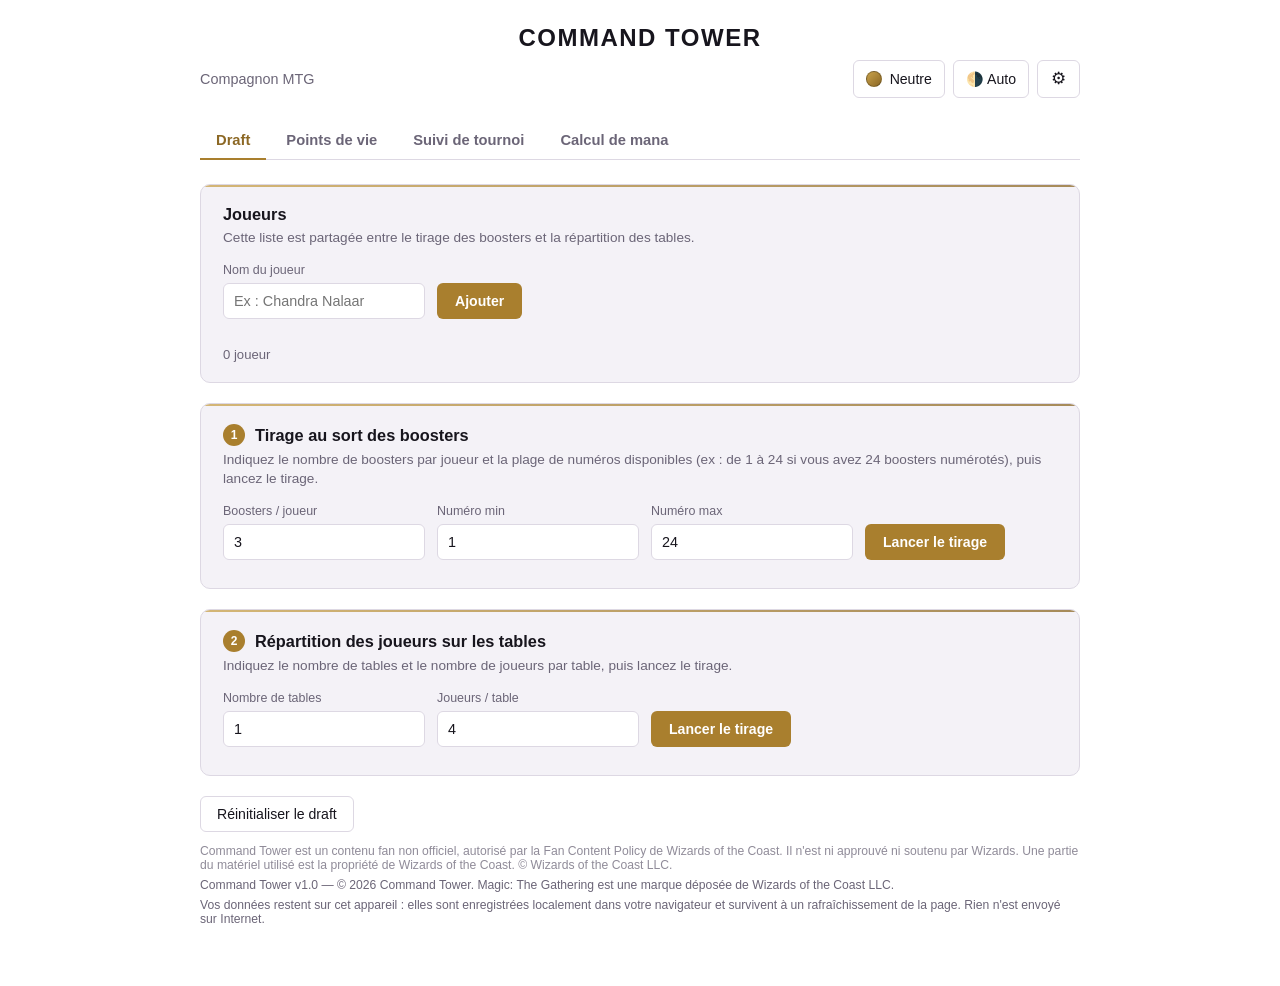
==== commit a79367ce: "Add files via upload" ====
--- a/index.html
+++ b/index.html
@@ -1,39 +1,7265 @@
 <!DOCTYPE html>
 <html lang="fr">
 <head>
-<meta charset="utf-8">
-<meta name="viewport" content="width=device-width, initial-scale=1, viewport-fit=cover">
-<meta name="color-scheme" content="dark">
-<title>Prototype — roguelite</title>
-<link rel="stylesheet" href="styles/app.css">
+<meta charset="UTF-8">
+<meta name="viewport" content="width=device-width, initial-scale=1.0">
+<!-- NOTE (audit M-8) : envisager d'ajouter `viewport-fit=cover` + padding via
+     env(safe-area-inset-*) sur l'overlay plein écran (#life-fullscreen-overlay)
+     pour éviter que le bandeau central soit rogné par l'encoche sur iPhone.
+     Volontairement non appliqué pour l'instant (à valider). -->
+<title>Compagnon TCG — Magic the Gathering</title>
+<style>
+  :root{
+    --bg: #14121a;
+    --surface: #1e1b26;
+    --border: #332f42;
+    --text: #ece7f3;
+    --text-muted: #9691a3;
+    --accent: #c9a24b;
+    --accent-strong: #e0b95c;
+    --danger: #e0645c;
+    /* Dégradé du thème de couleur actif (piloté en JS, cf. COLOR_THEMES). */
+    --accent-gradient: linear-gradient(135deg, #C9A24B, #8C6825);
+
+    /* --- Variables du calculateur de mana (intégré) --- */
+    --ink: var(--bg);
+    --surface-2: #242030;
+    --surface-3: #2c2739;
+    --border-strong: #453f57;
+    --text-faint: #6f6a7d;
+    /* L'or du calculateur suit l'accent du thème de couleur actif (piloté en JS). */
+    --gold: var(--accent);
+    --gold-dim: var(--accent);
+    --gold-soft: rgba(201,162,75,0.14);
+    --w: #d9cf9e;
+    --w-text: #171410;
+    --u: #4d84b0;
+    --b: #5c5468;
+    --r: #af5138;
+    --g: #547e50;
+    --c: #8d9195;
+    --radius-s: 6px;
+    --radius-m: 10px;
+    --radius-l: 16px;
+    /* Polices alignées sur le reste de l'application (plus de serif dédié). */
+    --font-display: -apple-system, "Segoe UI", Roboto, Helvetica, Arial, sans-serif;
+    --font-body: -apple-system, "Segoe UI", Roboto, Helvetica, Arial, sans-serif;
+    --font-mono: ui-monospace, SFMono-Regular, Menlo, Consolas, monospace;
+  }
+  :root[data-theme="light"]{
+    --bg: #ffffff;
+    --surface: #f4f2f7;
+    --border: #ddd8e3;
+    --text: #17151d;
+    --text-muted: #6b6577;
+    --accent: #a97f2e;
+    --accent-strong: #8c6825;
+    --danger: #c1352c;
+
+    /* --- Calculateur de mana : déclinaison claire --- */
+    --surface-2: #ebe8f1;
+    --surface-3: #e1dded;
+    --border-strong: #c8c2d4;
+    --text-faint: #928ca0;
+    --gold-soft: rgba(169,127,46,0.12);
+    --w: #b9ad6f;
+    --w-text: #ffffff;
+    --u: #3f6f97;
+    --b: #4b4457;
+    --r: #98432d;
+    --g: #45693f;
+    --c: #74787c;
+  }
+
+  /* Fine bande dégradée en haut des blocs (motif repris du calculateur de mana). */
+  .card, .life-block{ position: relative; overflow: hidden; }
+  .card::before, .life-block::before{
+    content:"";
+    position: absolute;
+    top: 0; left: 0; right: 0;
+    height: 2px;
+    background: var(--accent-gradient);
+    opacity: 0.75;
+    pointer-events: none;
+  }
+
+  *{ box-sizing: border-box; }
+
+  body{
+    margin:0;
+    background: var(--bg);
+    color: var(--text);
+    font-family: -apple-system, "Segoe UI", Roboto, Helvetica, Arial, sans-serif;
+    padding: 24px 16px 60px;
+    transition: background-color .15s ease, color .15s ease;
+  }
+
+  .container{ max-width: 880px; margin: 0 auto; }
+
+  /* Titre centré, puis une ligne « sous-titre à gauche / commandes à droite ».
+     Les commandes restaient auparavant collées au titre et passaient à la ligne
+     dès que leurs libellés s'allongeaient. */
+  header{ margin-bottom: 4px; }
+  header h1{
+    font-size: 1.5rem;
+    letter-spacing: 1.5px;
+    text-transform: uppercase;
+    margin: 0;
+    text-align: center;
+  }
+  .header-bar{
+    display:flex;
+    align-items:center;
+    justify-content:space-between;
+    gap: 12px;
+    margin-top: 8px;
+  }
+  header .subtitle{
+    color: var(--text-muted);
+    font-size: 0.9rem;
+    margin: 0;
+    white-space: nowrap;
+  }
+  @media (max-width:400px){
+    header h1{ font-size: 1.25rem; }
+    header .subtitle{ font-size: 0.8rem; }
+    .header-controls .secondary,
+    .header-controls .theme-swatch-btn{ padding: 0 9px; font-size: 0.8rem; }
+  }
+
+  nav.tabs{
+    display:flex;
+    gap: 4px;
+    flex-wrap: wrap;
+    margin: 24px 0 24px;
+    border-bottom: 1px solid var(--border);
+  }
+  .tab-btn{
+    background:none;
+    border:none;
+    color: var(--text-muted);
+    padding: 10px 16px;
+    font-size: 0.92rem;
+    font-weight: 600;
+    cursor: pointer;
+    border-bottom: 2px solid transparent;
+    margin-bottom: -1px;
+  }
+  .tab-btn:hover{ color: var(--text); }
+  .tab-btn.active{ color: var(--accent-strong); border-bottom-color: var(--accent); }
+  .tab-btn:focus-visible{ outline: 2px solid var(--accent); outline-offset: 2px; }
+
+  .view{ display:none; }
+  .view.active{ display:block; animation: fadein .15s ease; }
+  @keyframes fadein{ from{opacity:0} to{opacity:1} }
+
+  .card{
+    background: var(--surface);
+    border: 1px solid var(--border);
+    border-radius: 10px;
+    padding: 20px 22px;
+    margin-bottom: 20px;
+  }
+  .card h2{
+    font-size: 1.02rem;
+    margin: 0 0 4px;
+    display:flex;
+    align-items:center;
+    gap: 10px;
+  }
+  .step-num{
+    display:inline-flex;
+    align-items:center;
+    justify-content:center;
+    width: 22px;
+    height: 22px;
+    border-radius: 50%;
+    background: var(--accent);
+    color: var(--bg);
+    font-size: 0.75rem;
+    font-weight: 800;
+    flex-shrink: 0;
+  }
+  .card p.hint{
+    color: var(--text-muted);
+    font-size: 0.85rem;
+    margin: 0 0 16px;
+    line-height: 1.4;
+  }
+
+  .field-row{
+    display:flex;
+    gap: 12px;
+    flex-wrap: wrap;
+    align-items: flex-end;
+    margin-bottom: 8px;
+  }
+  .field{ display:flex; flex-direction:column; gap:6px; }
+  .field label{ font-size: 0.78rem; color: var(--text-muted); }
+  .field input{
+    background: var(--bg);
+    border: 1px solid var(--border);
+    color: var(--text);
+    padding: 9px 10px;
+    border-radius: 6px;
+    font-size: 0.9rem;
+    min-width: 110px;
+  }
+  .field input:focus-visible{
+    outline: 2px solid var(--accent);
+    outline-offset: 1px;
+    border-color: var(--accent);
+  }
+
+  button.primary{
+    background: var(--accent);
+    color: var(--bg);
+    border: none;
+    padding: 10px 18px;
+    border-radius: 6px;
+    font-weight: 700;
+    cursor: pointer;
+    font-size: 0.88rem;
+    white-space: nowrap;
+  }
+  button.primary:hover{ background: var(--accent-strong); }
+
+  button.secondary{
+    background: none;
+    border: 1px solid var(--border);
+    color: var(--text);
+    padding: 9px 16px;
+    border-radius: 6px;
+    cursor: pointer;
+    font-size: 0.88rem;
+  }
+  button.secondary:hover{ border-color: var(--accent); color: var(--accent-strong); }
+
+  button:focus-visible{ outline: 2px solid var(--accent); outline-offset: 2px; }
+
+  button.icon-btn{
+    background:none;
+    border:none;
+    color: var(--text-muted);
+    cursor: pointer;
+    font-size: 1rem;
+    line-height:1;
+    padding: 0 2px;
+  }
+  button.icon-btn:hover{ color: var(--danger); }
+
+  .chip-list{ display:flex; flex-wrap:wrap; gap:8px; margin: 14px 0 6px; }
+  .chip{
+    background: var(--bg);
+    border: 1px solid var(--border);
+    border-radius: 999px;
+    padding: 6px 8px 6px 14px;
+    display:flex;
+    align-items:center;
+    gap:8px;
+    font-size: 0.86rem;
+  }
+
+  .player-count{ font-size: 0.82rem; color: var(--text-muted); margin: 4px 0 0; }
+
+  .alert{
+    padding: 10px 14px;
+    border-radius: 6px;
+    font-size: 0.85rem;
+    margin: 12px 0 0;
+  }
+  .alert.error{
+    background: rgba(224,100,92,0.12);
+    color: var(--danger);
+    border: 1px solid rgba(224,100,92,0.3);
+  }
+  .alert.info{
+    background: rgba(201,162,75,0.1);
+    color: var(--accent-strong);
+    border: 1px solid rgba(201,162,75,0.28);
+  }
+
+  .results{ margin-top: 6px; }
+  .result-item{
+    display:flex;
+    justify-content:space-between;
+    gap: 12px;
+    padding: 10px 2px;
+    border-bottom: 1px solid var(--border);
+    font-size: 0.92rem;
+  }
+  .result-item:last-child{ border-bottom: none; }
+  .result-item .name{ font-weight: 600; }
+  .result-item .nums{
+    font-family: ui-monospace, SFMono-Regular, Menlo, monospace;
+    color: var(--accent-strong);
+    text-align: right;
+  }
+
+  .table-group{ margin-top: 14px; }
+  .table-group h3{
+    font-size: 0.88rem;
+    color: var(--accent-strong);
+    margin: 0 0 8px;
+    font-weight: 700;
+  }
+  ul.seat-list{ list-style:none; margin:0; padding:0; }
+  ul.seat-list li{
+    padding: 7px 2px;
+    border-bottom: 1px solid var(--border);
+    font-size: 0.9rem;
+    display:flex;
+    gap: 10px;
+  }
+  ul.seat-list li:last-child{ border-bottom: none; }
+  .seat-pos{
+    color: var(--text-muted);
+    font-family: ui-monospace, SFMono-Regular, Menlo, monospace;
+    min-width: 40px;
+  }
+
+  .table-diagram{ margin: 10px 0 4px; }
+  .table-diagram svg text{ font-family: -apple-system, "Segoe UI", Roboto, Helvetica, Arial, sans-serif; }
+
+  .actions{ display:flex; gap:10px; flex-wrap:wrap; }
+
+  .empty-state{
+    color: var(--text-muted);
+    font-size: 0.9rem;
+    padding: 18px 0;
+    text-align: center;
+  }
+
+  /* Style commun aux tableaux de données (résumé draft + classement). */
+  table.data-table{ width:100%; border-collapse: collapse; font-size: 0.88rem; }
+  table.data-table th{
+    text-align:left;
+    padding: 8px 6px;
+    border-bottom: 1px solid var(--border);
+    color: var(--text-muted);
+    font-weight: 600;
+    font-size: 0.78rem;
+    text-transform: uppercase;
+    letter-spacing: 0.03em;
+  }
+  table.data-table td{
+    padding: 9px 6px;
+    border-bottom: 1px solid var(--border);
+  }
+
+  footer.note{
+    color: var(--text-muted);
+    font-size: 0.76rem;
+    margin-top: 12px;
+  }
+
+  .round-block{ margin-bottom: 22px; }
+  .round-block h3{
+    font-size: 0.92rem;
+    color: var(--accent-strong);
+    margin: 0 0 10px;
+    display:flex;
+    align-items:center;
+    justify-content:space-between;
+    gap: 10px;
+    font-weight: 700;
+  }
+  .round-progress{ font-size: 0.76rem; color: var(--text-muted); font-weight: 500; }
+
+  .match-row{
+    border: 1px solid var(--border);
+    border-radius: 8px;
+    padding: 14px 16px;
+    margin-bottom: 10px;
+    background: var(--bg);
+  }
+  .match-row.completed{ padding: 12px 16px; }
+  .match-row.bye-row{ font-size: 0.9rem; color: var(--text-muted); padding: 12px 16px; }
+
+  .match-title{
+    font-size: 0.92rem;
+    margin-bottom: 10px;
+    display:flex;
+    justify-content:space-between;
+    flex-wrap: wrap;
+    gap: 8px;
+  }
+  .match-title .vs{ color: var(--text-muted); font-weight: 400; margin: 0 6px; }
+  .match-result{
+    font-family: ui-monospace, SFMono-Regular, Menlo, monospace;
+    color: var(--accent-strong);
+    font-weight: 700;
+    white-space: nowrap;
+  }
+
+  .match-timer{ display:flex; align-items:center; gap:10px; margin-bottom:12px; flex-wrap: wrap; }
+  .timer-display{
+    font-family: ui-monospace, SFMono-Regular, Menlo, monospace;
+    font-size: 0.95rem;
+    color: var(--accent-strong);
+    font-weight: 700;
+  }
+  .timer-display.expired{ color: var(--danger); }
+
+  .score-picker{ display:flex; flex-wrap:wrap; gap:6px; margin-bottom:12px; }
+  .score-btn{
+    background: var(--surface);
+    border: 1px solid var(--border);
+    color: var(--text);
+    padding: 7px 12px;
+    border-radius: 6px;
+    font-size: 0.85rem;
+    font-family: ui-monospace, SFMono-Regular, Menlo, monospace;
+    cursor: pointer;
+  }
+  .score-btn:hover{ border-color: var(--accent); }
+  .score-btn.selected{ background: var(--accent); border-color: var(--accent); color: var(--bg); font-weight: 700; }
+
+  /* Variante « classement » : hérite de .data-table, ajuste marge + taille d'en-tête. */
+  table.data-table.standings-table{ margin-top: 4px; }
+  table.data-table.standings-table th{ font-size: 0.75rem; }
+  table.data-table.standings-table td{ padding: 8px 6px; }
+  table.data-table.standings-table td.points{
+    font-weight: 700;
+    color: var(--accent-strong);
+    font-family: ui-monospace, SFMono-Regular, Menlo, monospace;
+  }
+
+  /* Carnet de joueurs enregistrés */
+  .roster-row{
+    display:flex;
+    align-items:center;
+    gap:10px;
+    padding:8px 0;
+    border-bottom:1px solid var(--border);
+  }
+  .roster-row:last-child{ border-bottom:none; }
+  .roster-swatch{
+    width:20px; height:20px; border-radius:50%;
+    border:1px solid rgba(0,0,0,0.25);
+    flex-shrink:0;
+  }
+  .roster-name{ flex:1; min-width:0; overflow:hidden; text-overflow:ellipsis; white-space:nowrap; font-size:0.9rem; }
+  .roster-gear{
+    background:none; border:none; cursor:pointer;
+    color: var(--text-muted); font-size:1rem; padding:4px 6px; line-height:1;
+  }
+  .roster-gear:hover{ color: var(--accent-strong); }
+  .roster-empty{ color: var(--text-muted); font-style:italic; font-size:0.85rem; padding:6px 0; }
+
+  /* Puces de sélection rapide, sur les pages Draft / Tournoi / Points de vie */
+  .roster-quick{ display:flex; flex-wrap:wrap; gap:6px; margin:8px 0 0; }
+  .roster-chip{
+    display:inline-flex; align-items:center; gap:6px;
+    background: var(--bg);
+    border:1px solid var(--border);
+    border-radius:999px;
+    padding:5px 11px;
+    font-size:0.82rem;
+    color: var(--text);
+    cursor:pointer;
+  }
+  .roster-chip:hover{ border-color: var(--accent); }
+  .roster-chip[disabled]{ opacity:0.4; cursor:default; }
+  .roster-chip .dot{ width:11px; height:11px; border-radius:50%; flex-shrink:0; border:1px solid rgba(0,0,0,0.25); }
+  .roster-quick-label{ font-size:0.76rem; color: var(--text-muted); margin:10px 0 0; }
+
+  .changelog-entry{
+    border:1px solid var(--border);
+    border-radius:8px;
+    padding:10px 12px;
+    margin-bottom:8px;
+    background: var(--bg);
+  }
+  .changelog-head{ display:flex; align-items:baseline; gap:10px; margin-bottom:6px; }
+  .changelog-version{ color: var(--accent-strong); font-weight:700; font-size:0.9rem; }
+  .changelog-list{ margin:0; padding-left:18px; }
+  .changelog-list li{ font-size:0.83rem; color: var(--text-muted); margin-bottom:3px; line-height:1.4; }
+
+  .history-entry{
+    border:1px solid var(--border);
+    border-radius:8px;
+    padding:10px 12px;
+    margin-bottom:8px;
+    background: var(--bg);
+  }
+  .history-head{
+    display:flex;
+    justify-content:space-between;
+    align-items:baseline;
+    gap:10px;
+    flex-wrap:wrap;
+    margin-bottom:6px;
+  }
+  .history-date{ font-size:0.8rem; color: var(--text-muted); font-family: ui-monospace, SFMono-Regular, Menlo, monospace; }
+  .history-meta{ font-size:0.76rem; color: var(--text-muted); }
+  .history-podium{ display:flex; flex-direction:column; gap:2px; font-size:0.85rem; }
+  .history-podium span{ display:flex; gap:8px; }
+  .history-rank{ color: var(--accent-strong); font-weight:700; min-width:1.4em; }
+  .history-empty{ color: var(--text-muted); font-style:italic; font-size:0.85rem; }
+
+  .dropped-list{ margin-top: 8px; display:flex; flex-direction:column; gap:6px; }
+  .dropped-row{
+    display:flex;
+    justify-content:space-between;
+    align-items:center;
+    font-size: 0.85rem;
+    color: var(--text-muted);
+    background: var(--bg);
+    border: 1px solid var(--border);
+    border-radius: 6px;
+    padding: 6px 10px;
+  }
+  .restore-btn:hover{ color: var(--accent-strong); }
+
+  .life-page-layout{ display:flex; gap:14px; margin-bottom: 16px; align-items:stretch; }
+  .life-blocks-col{ flex:1; min-width:0; display:flex; flex-direction:column; gap:12px; }
+  /* Au-delà de deux joueurs, on réduit la hauteur des blocs de la page normale. */
+  .life-block{ height: auto; }
+  .life-blocks-col:has(.life-block:nth-child(3)) .life-block{ min-height: 130px; padding: 12px 8px; }
+  .life-blocks-col:has(.life-block:nth-child(3)) .life-total{ font-size: 2rem; }
+  .life-block{
+    background: var(--surface);
+    border: 1px solid var(--border);
+    border-radius: 10px;
+    padding: 18px 8px;
+    display:flex;
+    flex-direction:column;
+    align-items:center;
+    justify-content:center;
+    min-height: 170px;
+  }
+  .life-player-name{
+    font-size: 1.05rem;
+    font-weight: 700;
+    margin-bottom: 14px;
+    text-align:center;
+    word-break: break-word;
+  }
+  .life-controls{ display:flex; align-items:center; gap:14px; }
+  .life-total{
+    font-size: 2.6rem;
+    font-weight: 800;
+    font-family: ui-monospace, SFMono-Regular, Menlo, monospace;
+    min-width: 70px;
+    text-align:center;
+    color: var(--accent-strong);
+  }
+  .life-total.negative{ color: var(--danger); }
+  .life-btn{
+    width: 52px;
+    height: 52px;
+    border-radius: 50%;
+    border: 1px solid var(--border);
+    background: var(--bg);
+    color: var(--text);
+    font-size: 1.6rem;
+    font-weight: 700;
+    cursor: pointer;
+    display:flex;
+    align-items:center;
+    justify-content:center;
+    flex-shrink: 0;
+  }
+  .life-btn:hover{ border-color: var(--accent); color: var(--accent-strong); }
+  .life-btn:active{ transform: scale(0.93); }
+  /* Un maintien prolongé ne doit pas sélectionner le texte ni ouvrir le menu système. */
+  .life-btn, .life-adjust-btn, .poison-btn, .res-btn{
+    user-select: none;
+    -webkit-user-select: none;
+    -webkit-touch-callout: none;
+    touch-action: manipulation;
+  }
+
+  .life-adjust-row{ display:flex; gap:6px; margin-top:14px; }
+  .life-adjust-btn{
+    background: var(--bg);
+    border: 1px solid var(--border);
+    color: var(--text-muted);
+    padding: 5px 10px;
+    border-radius: 6px;
+    font-size: 0.76rem;
+    font-family: ui-monospace, SFMono-Regular, Menlo, monospace;
+    cursor: pointer;
+  }
+  .life-adjust-btn:hover{ border-color: var(--accent); color: var(--accent-strong); }
+
+  /* Ligne des compteurs permanents : taxe de commandant à gauche, poison à droite.
+     Ils se font face pour éviter toute erreur de saisie entre les deux. */
+  .counter-row{
+    display:flex;
+    align-items:center;
+    justify-content:space-between;
+    gap:10px;
+    width:100%;
+    margin-top:12px;
+  }
+  /* Dans une ligne flex, align-self agit sur l'axe vertical : sans cette remise à
+     zéro, le poison (align-self:flex-end hérité) se retrouvait quelques pixels plus
+     bas que la taxe. */
+  .counter-row .poison-row{ margin-top:0; margin-left:auto; align-self:center; }
+  .counter-row .tax-row,
+  .counter-row .poison-row{ min-width:0; }
+  .tax-row{
+    display:flex;
+    align-items:center;
+    gap:6px;
+    flex-shrink:0;
+  }
+  .tax-icon{ width:15px; height:15px; flex-shrink:0; display:inline-flex; }
+  .tax-icon svg{ width:100%; height:100%; display:block; }
+  .tax-icon svg path{ fill: var(--text-muted); }
+  .tax-count{
+    font-family: ui-monospace, SFMono-Regular, Menlo, monospace;
+    font-size:1rem;
+    font-weight:700;
+    min-width:20px;
+    text-align:center;
+    color: var(--text);
+  }
+  .tax-count.active{ color: var(--accent-strong); }
+
+  /* Compteurs poison */
+  .poison-row{
+    display:flex;
+    align-items:center;
+    gap:6px;
+    margin-top: 12px;
+    align-self: flex-end;
+    flex-shrink:0;
+  }
+  .poison-icon{
+    width: 15px;
+    height: 15px;
+    flex-shrink: 0;
+    display:inline-flex;
+  }
+  .poison-icon svg{ width:100%; height:100%; display:block; }
+  /* En thème sombre le logo (noir) doit apparaître clair pour rester visible */
+  .poison-icon svg path{ fill: var(--text-muted); }
+  .poison-btn{
+    width: 26px;
+    height: 26px;
+    border-radius: 6px;   /* carrés, comme les boutons ±3 / ±5 */
+    border: 1px solid var(--border);
+    background: var(--bg);
+    color: var(--text);
+    font-size: 1rem;
+    line-height: 1;
+    cursor: pointer;
+    display:flex;
+    align-items:center;
+    justify-content:center;
+    flex-shrink: 0;
+  }
+  .poison-btn:hover{ border-color: var(--accent); color: var(--accent-strong); }
+  .poison-count{
+    font-family: ui-monospace, SFMono-Regular, Menlo, monospace;
+    font-size: 1rem;
+    font-weight: 700;
+    min-width: 20px;
+    text-align:center;
+    color: var(--text);
+  }
+  .poison-count.lethal{ color: var(--danger); }
+
+  /* Historique des points de vie */
+  .life-history-card .hint{ margin-bottom: 10px; }
+  .life-history-list{
+    display:flex;
+    flex-direction:column;
+    gap: 2px;
+    max-height: 260px;
+    overflow-y: auto;
+  }
+  .life-history-entry{
+    display:flex;
+    gap: 10px;
+    align-items: baseline;
+    font-size: 0.84rem;
+    padding: 5px 2px;
+    border-bottom: 1px solid var(--border);
+  }
+  .life-history-entry:last-child{ border-bottom: none; }
+  .life-history-time{
+    font-family: ui-monospace, SFMono-Regular, Menlo, monospace;
+    color: var(--text-muted);
+    font-size: 0.78rem;
+    flex-shrink: 0;
+  }
+  .life-history-who{ font-weight: 600; flex-shrink: 0; }
+  .life-history-change{
+    font-family: ui-monospace, SFMono-Regular, Menlo, monospace;
+    margin-left: auto;
+    flex-shrink: 0;
+  }
+  .life-history-change.up{ color: var(--accent-strong); }
+  .life-history-change.down{ color: var(--danger); }
+  .life-history-empty{ color: var(--text-muted); font-size:0.85rem; font-style:italic; padding: 6px 0; }
+
+  .dice-panel{
+    flex-shrink: 0;
+    width: 118px;
+    display:flex;
+    flex-direction:column;
+    gap:8px;
+  }
+  .dice-panel .secondary{ width:100%; padding:8px 6px; font-size:0.82rem; }
+  .dice-result{
+    font-size: 0.82rem;
+    color: var(--text-muted);
+    text-align:center;
+    min-height: 1.3em;
+  }
+
+  /* Garde globale sur l'attribut [hidden].
+     Toute règle d'auteur posant un display (ex. .field-row{display:flex}) l'emporte
+     sur la feuille du navigateur, quelle que soit la spécificité : un élément portant
+     hidden=true resterait donc visible. Cette règle unique garantit que l'attribut
+     hidden est toujours respecté, partout dans l'application. */
+  [hidden]{ display: none !important; }
+
+  /* ---------- Mode plein écran (vue partagée à deux) ---------- */
+  .life-fullscreen-overlay{
+    position: fixed;
+    inset: 0;
+    overflow: hidden;              /* aucun défilement : le contenu s'adapte */
+    overscroll-behavior: contain;  /* pas de rebond révélant la page derrière */
+    touch-action: manipulation;
+    z-index: 2000;
+    background: var(--bg);
+    display:flex;
+    flex-direction:column;
+    width: 100vw;
+    height: 100vh;
+    height: 100dvh;
+  }
+  /* Zones haute et basse : grille de 1 ou 2 blocs selon le nombre de joueurs. */
+  body.fs-locked{ overflow: hidden; position: fixed; width: 100%; }
+
+  .fs-zone{
+    flex: 1;
+    min-height: 0;
+    display: grid;
+    gap: 2px;
+    grid-template-columns: 1fr;
+  }
+  .fs-zone[data-cols="2"]{ grid-template-columns: 1fr 1fr; }
+  .fs-zone-top .fs-block{ transform: rotate(180deg); }
+
+  /* Fine ligne dégradée sur le bord du bloc tourné vers le centre : elle reprend le
+     thème du joueur. Les blocs de la zone haute étant pivotés à 180°, leur bord « top »
+     apparaît visuellement en bas, donc face au bandeau central dans les deux cas. */
+  .fs-block::before{
+    content:"";
+    position:absolute;
+    top:0; left:0; right:0;
+    height:2px;
+    background: var(--accent-gradient);
+    opacity:0.75;
+    pointer-events:none;
+  }
+  .fs-block{
+    position: relative;
+    min-height: 0;
+    min-width: 0;
+    display:flex;
+    flex-direction:column;
+    align-items:center;
+    /* Trois zones empilées : le nom en haut, les points de vie centrés dans tout
+       l'espace restant, les compteurs et ressources ancrés en bas. */
+    justify-content:flex-start;
+    padding: 10px;
+    overflow: hidden;
+  }
+  /* Zone centrale : absorbe l'espace libre et centre les points de vie. */
+  .life-mid{
+    display:flex;
+    flex-direction:column;
+    align-items:center;
+    justify-content:center;
+    min-height:0;
+    width:100%;
+  }
+  .fs-block .life-mid{ flex:1 1 auto; }
+  /* Zone basse : compteurs poison puis tiroir de ressources. */
+  .life-bottom{
+    display:flex;
+    flex-direction:column;
+    width:100%;
+    min-height:0;
+    flex-shrink:1;
+  }
+  /* Séparateur discret entre deux blocs côte à côte. */
+  /* Séparateur entre deux joueurs côte à côte. Les blocs de la zone haute étant
+     pivotés à 180°, leur bordure gauche s'affiche à droite : on prend donc l'autre
+     bord pour que le trait tombe bien entre les deux joueurs dans les deux zones. */
+  .fs-zone-bottom[data-cols="2"] .fs-block + .fs-block{ border-left: 1px solid var(--border); }
+  .fs-zone-top[data-cols="2"] .fs-block + .fs-block{ border-right: 1px solid var(--border); }
+  /* Tailles fluides : les blocs doivent tenir sans rogner les compteurs poison,
+     y compris en paysage ou à quatre joueurs. */
+  .fs-block .life-player-name{
+    font-size: clamp(0.85rem, 3.2vh, 1.5rem);
+    margin-bottom: clamp(4px, 1.6vh, 18px);
+  }
+  .fs-block .life-total{
+    font-size: clamp(1.9rem, 8vh, 4rem);
+    min-width: 2ch;
+    line-height: 1.05;
+  }
+  .fs-block .life-controls{ gap: clamp(8px, 2vw, 14px); }
+  .fs-block .life-btn{
+    width: clamp(38px, 7.5vh, 66px);
+    height: clamp(38px, 7.5vh, 66px);
+    font-size: clamp(1.1rem, 3.5vh, 2rem);
+  }
+  .fs-block .life-adjust-row{ margin-top: clamp(6px, 1.6vh, 16px); gap: 4px; }
+  .fs-block .life-adjust-btn{
+    font-size: clamp(0.68rem, 1.7vh, 0.9rem);
+    padding: clamp(3px, 0.8vh, 7px) clamp(6px, 1.4vw, 14px);
+  }
+  .fs-block .poison-row{ padding-top: 0; }
+  /* La ligne de compteurs doit tenir dans la largeur du bloc, y compris quand deux
+     joueurs se partagent une zone (3-4 joueurs) : tout y est resserré. */
+  .fs-block .counter-row{ margin-top: clamp(4px, 1vh, 10px); gap:6px; }
+  .fs-block .tax-row,
+  .fs-block .poison-row{ gap:4px; }
+  .fs-block .tax-icon,
+  .fs-block .poison-icon{ width:13px; height:13px; }
+  .fs-block .tax-count,
+  .fs-block .poison-count{ font-size:0.85rem; min-width:15px; }
+  .fs-zone[data-cols="2"] .fs-block .counter-row{ gap:4px; }
+  .fs-zone[data-cols="2"] .fs-block .tax-row,
+  .fs-zone[data-cols="2"] .fs-block .poison-row{ gap:2px; }
+  .fs-zone[data-cols="2"] .fs-block .poison-btn{ width:19px; height:19px; font-size:0.78rem; }
+  .fs-zone[data-cols="2"] .fs-block .tax-icon,
+  .fs-zone[data-cols="2"] .fs-block .poison-icon{ width:11px; height:11px; }
+  .fs-zone[data-cols="2"] .fs-block .tax-count,
+  .fs-zone[data-cols="2"] .fs-block .poison-count{ font-size:0.78rem; min-width:13px; }
+  /* Deux joueurs côte à côte : on inverse la paire (taxe / poison) du bloc intérieur
+     afin que les compteurs de deux voisins ne se retrouvent jamais collés au centre.
+     Les blocs de la zone haute étant pivotés à 180°, l'inversion y est symétrique. */
+  .fs-zone-bottom[data-cols="2"] .fs-block:nth-child(2) .counter-row{ flex-direction: row-reverse; }
+  .fs-zone-top[data-cols="2"] .fs-block:nth-child(1) .counter-row{ flex-direction: row-reverse; }
+  .fs-zone-bottom[data-cols="2"] .fs-block:nth-child(2) .counter-row .poison-row,
+  .fs-zone-top[data-cols="2"] .fs-block:nth-child(1) .counter-row .poison-row{
+    margin-left:0; margin-right:auto;
+  }
+  .fs-block .poison-btn{ width: clamp(22px, 4vh, 26px); height: clamp(22px, 4vh, 26px); }
+
+  /* Cycle jour/nuit : le bandeau commun change d'ambiance pour être lisible
+     d'un coup d'œil par tous les joueurs. */
+  .life-fullscreen-overlay[data-phase="day"] .fs-center-strip{
+    background: #ece7dc;
+    color: #1b1a17;
+  }
+  .life-fullscreen-overlay[data-phase="day"] .fs-center-strip .secondary{
+    color: #1b1a17;
+    border-color: rgba(0,0,0,0.25);
+  }
+  .life-fullscreen-overlay[data-phase="day"] .fs-center-strip .dice-result,
+  .life-fullscreen-overlay[data-phase="day"] .fs-center-strip .timer-display{ color: #1b1a17; }
+  .life-fullscreen-overlay[data-phase="day"] .fs-center-strip .monarch-btn{ color: #1b1a17; }
+
+  .life-fullscreen-overlay[data-phase="night"] .fs-center-strip{
+    background: #0d0c12;
+    color: #e8e4f0;
+  }
+  .life-fullscreen-overlay[data-phase="night"] .fs-center-strip .secondary{
+    color: #e8e4f0;
+    border-color: rgba(255,255,255,0.22);
+  }
+
+  .fs-center-strip{
+    position: relative;
+    transition: background-color .25s ease, color .25s ease;
+    flex-shrink: 0;
+    display:flex;
+    flex-direction:column;
+    align-items:center;
+    gap: 10px;
+    padding: 14px 12px;
+  }
+  /* Fines bandes dégradées séparant les deux zones joueurs (même motif que les blocs). */
+  .fs-center-strip::before,
+  .fs-center-strip::after{
+    content:"";
+    position:absolute;
+    left:0; right:0;
+    height:2px;
+    opacity: 0.75;
+    pointer-events:none;
+  }
+  /* Le bandeau central n'affiche plus de ligne propre : chaque bloc porte la sienne
+     (cf. .fs-block::before), ce qui donne une ligne par joueur même côte à côte. */
+  .fs-center-strip::before,
+  .fs-center-strip::after{ display: none; }
+  .fs-timer-rotated{ transform: rotate(180deg); }
+  .fs-dice-panel{ display:flex; gap:8px; align-items:center; flex-wrap:wrap; justify-content:center; }
+  .fs-strip-actions{ display:flex; gap:8px; align-items:center; flex-wrap:wrap; justify-content:center; }
+
+  /* ---------- Paysage / écrans bas : bandeau central compacté ---------- */
+  @media (orientation: landscape) and (max-height: 560px){
+    .fs-center-strip{ padding: 6px 8px; gap: 6px; flex-direction: row; flex-wrap: wrap; }
+    .fs-center-strip .fs-dice-panel .secondary,
+    .fs-center-strip .fs-strip-actions .secondary{ padding: 5px 9px; font-size: 0.72rem; }
+    .fs-center-strip .die-icon{ width:15px; height:15px; }
+    .fs-center-strip .dice-result{ font-size: 0.72rem; min-height: 0; }
+    .fs-center-strip .timer-display{ font-size: 0.8rem; }
+    /* Le second affichage du chrono (retourné) est superflu sur un écran bas. */
+    .fs-center-strip .fs-timer-rotated{ display: none; }
+    .fs-block{ padding: 6px; }
+    .fs-block .life-player-name{ margin-bottom: 2px; }
+    /* Les blocs sont larges mais très bas : on étale les ressources en largeur. */
+    .fs-block .res-grid{ grid-template-columns: repeat(4, 1fr); }
+    .fs-block .res-panel.open{ max-height: min(72px, 22vh); }
+    .fs-block .res-toggle{ font-size:0.58rem; }
+    /* Zones à deux colonnes : les blocs redeviennent étroits. */
+    .fs-zone[data-cols="2"] .fs-block .res-grid{ grid-template-columns: repeat(2, 1fr); }
+
+  }
+
+
+  /* Icônes de dés (SVG intégrés, teintés par la couleur courante du bouton). */
+  .die-icon{ width:18px; height:18px; display:inline-block; vertical-align:-3px; }
+  .die-icon svg{ width:100%; height:100%; display:block; }
+  .dice-btn{ display:inline-flex; align-items:center; gap:6px; }
+  /* La pièce est un emoji : on le cale sur la même boîte que les icônes de dés. */
+  .coin-btn{ display:inline-flex; align-items:center; gap:6px; }
+  .coin-icon{
+    width:18px; height:18px;
+    display:inline-flex;
+    align-items:center;
+    justify-content:center;
+    font-size:16px;
+    line-height:1;
+  }
+  .fs-dice-panel .coin-icon{ width:20px; height:20px; font-size:18px; }
+  .fs-dice-panel .die-icon{ width:20px; height:20px; }
+
+  /* Résultat en cours de calcul : points animés. */
+  .dice-result.rolling{ letter-spacing: 2px; opacity: 0.75; }
+
+  /* Sélecteur de thème propre à chaque joueur, dans le coin du bloc plein écran. */
+  .fs-theme-btn{
+    position:absolute;
+    top:10px; right:10px;
+    width:30px; height:30px;
+    border-radius:50%;
+    border:1px solid var(--border);
+    background: var(--accent-gradient);
+    cursor:pointer;
+    padding:0;
+    opacity:0.85;
+    z-index:2;
+  }
+  .fs-theme-btn:hover{ opacity:1; border-color: var(--accent); }
+  .fs-theme-menu{
+    position:absolute;
+    top:44px; right:8px;
+    z-index:3;
+    background: var(--surface);
+    border:1px solid var(--border);
+    border-radius:10px;
+    padding:8px;
+    width:210px;
+    /* Ne jamais dépasser le bloc du joueur : sur mobile et en paysage, un menu
+       de hauteur fixe sortait de l'écran. */
+    max-width: calc(100% - 16px);
+    max-height: calc(100% - 52px);
+    overflow-y:auto;
+    box-shadow:0 12px 30px rgba(0,0,0,0.45);
+    text-align:left;
+  }
+  .fs-theme-menu .theme-option{ font-size: 0.8rem; padding: 6px; }
+  .fs-theme-menu .theme-group-label{ padding: 6px 6px 3px; }
+  @media (max-width: 560px), (max-height: 520px){
+    .fs-theme-menu{ left:8px; right:8px; width:auto; }
+  }
+  .fs-theme-btn{ z-index: 4; }
+  /* À partir de trois joueurs, les blocs sont trop étroits pour une pastille de thème :
+     le choix des couleurs passe par les réglages (engrenage du bandeau central). */
+  .life-fullscreen-overlay[data-count="3"] .fs-theme-btn,
+  .life-fullscreen-overlay[data-count="4"] .fs-theme-btn,
+  .life-fullscreen-overlay[data-count="3"] .fs-theme-menu,
+  .life-fullscreen-overlay[data-count="4"] .fs-theme-menu{ display: none; }
+  #fs-settings-btn{ display: none; }
+  .life-fullscreen-overlay[data-count="3"] #fs-settings-btn,
+  .life-fullscreen-overlay[data-count="4"] #fs-settings-btn{ display: inline-flex; }
+
+  /* ---------- Tiroir de ressources (bas de chaque bloc joueur) ---------- */
+  .res-drawer{
+    width:100%;
+    margin-top:6px;
+    display:flex;
+    flex-direction:column;
+    min-height:0;      /* autorise la compression dans un bloc à hauteur fixe */
+    flex-shrink:1;
+  }
+  .res-toggle{
+    display:flex;
+    align-items:center;
+    justify-content:center;
+    gap:6px;
+    width:100%;
+    background:none;
+    border:none;
+    border-top:1px solid var(--border);
+    color: var(--text-muted);
+    cursor:pointer;
+    padding:4px 0 2px;
+    font-size:0.68rem;
+    letter-spacing:0.04em;
+    text-transform:uppercase;
+  }
+  .res-toggle:hover{ color: var(--accent-strong); }
+  .res-toggle{ flex-shrink:0; }
+  .res-toggle .chev{ display:inline-block; transition: transform .25s ease; font-size:0.8rem; }
+  .res-toggle[aria-expanded="true"] .chev{ transform: rotate(180deg); }
+
+  .res-panel{
+    max-height:0;
+    min-height:0;
+    overflow:hidden;
+    transition: max-height .25s ease;
+  }
+  /* Hauteur bornée par l'espace réellement disponible : en plein écran le bloc a une
+     hauteur fixe, un panneau trop haut serait rogné. Le panneau défile au besoin. */
+  .res-panel.open{ max-height: min(300px, 30vh); overflow-y:auto; flex:0 1 auto; }
+  .res-grid{
+    display:grid;
+    grid-template-columns: repeat(auto-fit, minmax(88px, 1fr));
+    gap:3px 6px;
+    padding:5px 2px 2px;
+  }
+  .res-item{
+    display:flex;
+    align-items:center;
+    gap:4px;
+    justify-content:space-between;
+    font-size:0.72rem;
+  }
+  .res-label{
+    display:inline-flex;
+    align-items:center;
+    gap:4px;
+    color: var(--text-muted);
+    min-width:0;
+  }
+  .res-label .res-icon{ width:13px; height:13px; flex-shrink:0; display:inline-flex; }
+  .res-label .res-icon svg{ width:100%; height:100%; display:block; }
+  .res-pip{
+    width:14px; height:14px;
+    border-radius:50%;
+    border:1px solid rgba(0,0,0,0.35);
+    flex-shrink:0;
+    display:inline-block;
+  }
+  .res-controls{ display:flex; align-items:center; gap:2px; flex-shrink:0; }
+  .res-btn{
+    width:20px; height:20px;
+    border-radius:50%;
+    border:1px solid var(--border);
+    background: var(--bg);
+    color: var(--text);
+    font-size:0.8rem;
+    line-height:1;
+    cursor:pointer;
+    display:flex; align-items:center; justify-content:center;
+    padding:0;
+  }
+  .res-btn:hover{ border-color: var(--accent); color: var(--accent-strong); }
+  .res-val{
+    font-family: ui-monospace, SFMono-Regular, Menlo, monospace;
+    font-weight:700;
+    min-width:18px;
+    text-align:center;
+    font-size:0.78rem;
+  }
+  .res-val.active{ color: var(--accent-strong); }
+
+  /* En plein écran, l'espace vertical est compté : grille sur deux colonnes et
+     éléments resserrés pour que les huit ressources restent toutes atteignables. */
+  .fs-block .res-grid{ grid-template-columns: repeat(2, 1fr); gap:2px 6px; }
+  .fs-block .res-item{ font-size:0.64rem; }
+  .fs-block .res-btn{ width:18px; height:18px; font-size:0.72rem; }
+  .fs-block .res-val{ font-size:0.7rem; min-width:15px; }
+  .fs-block .res-pip{ width:11px; height:11px; }
+  .fs-block .res-label .res-icon{ width:11px; height:11px; }
+  .fs-block .res-toggle{ font-size:0.6rem; padding:3px 0 1px; }
+  .fs-block .res-panel.open{ max-height: min(170px, 20vh); }
+
+  /* Tiroir ouvert : on rend un peu de place au panneau en resserrant le haut du bloc. */
+  .fs-block:has(.res-panel.open) .life-total{ font-size: clamp(1.5rem, 5.5vh, 2.6rem); }
+  .fs-block:has(.res-panel.open) .life-btn{
+    width: clamp(32px, 5.5vh, 48px); height: clamp(32px, 5.5vh, 48px); font-size: clamp(1rem, 2.6vh, 1.5rem);
+  }
+  .fs-block:has(.res-panel.open) .life-player-name{ font-size: clamp(0.72rem, 2.2vh, 1rem); margin-bottom:2px; }
+  .fs-block:has(.res-panel.open) .life-adjust-row{ margin-top:4px; }
+  .fs-block:has(.res-panel.open) .poison-row{ padding-top:3px; }
+
+  /* Réglages : une ligne par joueur (nom + thème). */
+  .settings-row{
+    display:flex;
+    align-items:center;
+    justify-content:space-between;
+    gap:10px;
+    padding:8px 0;
+    border-bottom:1px solid var(--border);
+  }
+  .settings-row:last-child{ border-bottom:none; }
+  .settings-row .settings-name{ font-size:0.9rem; font-weight:600; min-width:0; overflow:hidden; text-overflow:ellipsis; }
+  .settings-row select{
+    background: var(--bg);
+    border:1px solid var(--border);
+    color: var(--text);
+    padding:6px 8px;
+    border-radius:6px;
+    font-size:0.85rem;
+    max-width:55%;
+  }
+  .settings-swatch{
+    width:22px; height:14px; border-radius:3px; flex-shrink:0;
+    border:1px solid rgba(0,0,0,0.25);
+  }
+  .fs-theme-menu[hidden]{ display:none; }
+  .fs-strip-actions .secondary{ padding:8px 12px; font-size:0.82rem; }
+  .fs-dice-panel .secondary{ padding:8px 12px; font-size:0.82rem; }
+
+  /* ---------- Sélecteur de thème de couleur ---------- */
+  .header-controls{ display:flex; gap:8px; align-items:flex-start; }
+  .theme-picker{ position: relative; }
+  .theme-swatch-btn{
+    display:flex;
+    align-items:center;
+    gap:8px;
+    background:none;
+    border: 1px solid var(--border);
+    color: var(--text);
+    padding: 8px 12px;
+    border-radius: 6px;
+    cursor: pointer;
+    font-size: 0.88rem;
+  }
+  .theme-swatch-btn:hover{ border-color: var(--accent); }
+  .swatch-dot{
+    width: 16px; height: 16px;
+    border-radius: 50%;
+    background: var(--accent-gradient);
+    border: 1px solid rgba(0,0,0,0.25);
+    flex-shrink: 0;
+  }
+  .theme-menu{
+    position: absolute;
+    top: calc(100% + 6px);
+    right: 0;
+    z-index: 1500;
+    background: var(--surface);
+    border: 1px solid var(--border);
+    border-radius: 10px;
+    padding: 8px;
+    width: 230px;
+    max-height: 340px;
+    overflow-y: auto;
+    box-shadow: 0 12px 30px rgba(0,0,0,0.45);
+  }
+  .theme-menu[hidden]{ display:none; }
+  .theme-group-label{
+    font-size: 0.68rem;
+    text-transform: uppercase;
+    letter-spacing: 0.06em;
+    color: var(--text-muted);
+    padding: 8px 6px 4px;
+    font-weight: 700;
+  }
+  .theme-option{
+    display:flex;
+    align-items:center;
+    gap:10px;
+    width: 100%;
+    background:none;
+    border:none;
+    color: var(--text);
+    padding: 7px 6px;
+    border-radius: 6px;
+    cursor: pointer;
+    font-size: 0.85rem;
+    text-align:left;
+  }
+  .theme-option:hover{ background: var(--bg); }
+  .theme-option.selected{ color: var(--accent-strong); font-weight: 700; }
+  .theme-option-dot{
+    width: 22px; height: 14px;
+    border-radius: 3px;
+    flex-shrink: 0;
+    border: 1px solid rgba(0,0,0,0.25);
+  }
+
+  /* Le classement comporte de nombreuses colonnes de départage : scroll horizontal sur petit écran. */
+  .standings-scroll{ overflow-x: auto; -webkit-overflow-scrolling: touch; }
+  table.standings-table{ min-width: 460px; }
+  table.data-table td.tiebreak{
+    font-family: ui-monospace, SFMono-Regular, Menlo, monospace;
+    font-size: 0.8rem;
+    color: var(--text-muted);
+    white-space: nowrap;
+  }
+
+  /* ================= Calculateur de base de mana (page intégrée) ================= */
+/* CORRECTIF — plusieurs composants (ex : .stepper-row{display:flex}) fixent
+     leur propre "display" avec la même spécificité que la règle native
+     [hidden]{display:none} du navigateur. À spécificité égale, une règle
+     d'auteur l'emporte sur la feuille de style par défaut du navigateur :
+     sans cette règle, poser element.hidden = true en JS n'a AUCUN effet
+     visuel sur ces composants (l'attribut est bien présent dans le DOM,
+     mais l'élément reste affiché). Cette règle globale, volontairement en
+     !important, garantit que [hidden] masque toujours l'élément. */
+
+  ::selection{ background: var(--gold-soft); color: var(--text); }
+
+  :focus-visible{
+    outline: 2px solid var(--gold);
+    outline-offset: 2px;
+    border-radius: 4px;
+  }
+
+  /* ---------- Hero ---------- */
+
+  /* ---------- Result card (signature element) ---------- */
+  .result-card{
+    position: sticky;
+    top: 10px;
+    z-index: 5;
+    background: linear-gradient(180deg, var(--surface-2), var(--surface));
+    border: 1px solid var(--border-strong);
+    border-radius: var(--radius-l);
+    padding: 18px 18px 16px;
+    margin: 8px 0 24px;
+    box-shadow: 0 12px 28px rgba(0,0,0,0.45);
+    max-height: min(78vh, 720px);
+    overflow-y: auto;
+  }
+  .result-card::before{
+    content:"";
+    display:block;
+    height: 2px;
+    margin: -18px -18px 14px;
+    background: linear-gradient(90deg, transparent, var(--gold), transparent);
+    opacity: 0.6;
+    position: sticky;
+    top: -18px;
+  }
+  .result-header{
+    display:flex;
+    align-items: baseline;
+    justify-content: space-between;
+    gap: 12px;
+  }
+  .result-eyebrow{
+    font-size: 0.68rem;
+    letter-spacing: 0.12em;
+    text-transform: uppercase;
+    color: var(--text-faint);
+  }
+  .result-total{
+    font-family: var(--font-display);
+    font-size: 2.6rem;
+    color: var(--gold);
+    line-height: 1;
+    font-variant-numeric: tabular-nums;
+  }
+  .result-total-unit{
+    font-size: 1rem;
+    color: var(--text-muted);
+    font-family: var(--font-body);
+    margin-left: 4px;
+  }
+  .result-stats{
+    display: flex;
+    gap: 22px;
+    margin-top: 12px;
+    flex-wrap: wrap;
+  }
+  .stat{
+    display:flex;
+    flex-direction: column;
+    gap: 2px;
+  }
+  .stat-label{
+    font-size: 0.7rem;
+    color: var(--text-faint);
+  }
+  .stat-value{
+    font-family: var(--font-mono);
+    font-size: 1.05rem;
+    color: var(--text);
+    font-variant-numeric: tabular-nums;
+  }
+
+  .mana-bar{
+    display:flex;
+    width: 100%;
+    height: 12px;
+    border-radius: 999px;
+    overflow: hidden;
+    margin-top: 16px;
+    background: var(--surface-3);
+    border: 1px solid var(--border);
+  }
+  .mana-bar-seg{ height: 100%; transition: width 0.25s ease; }
+
+  .breakdown-list{
+    display: grid;
+    grid-template-columns: repeat(auto-fit, minmax(90px,1fr));
+    gap: 8px;
+    margin-top: 12px;
+  }
+  .breakdown-item{
+    display:flex;
+    align-items:center;
+    gap: 8px;
+    background: var(--surface-3);
+    border: 1px solid var(--border);
+    border-radius: var(--radius-s);
+    padding: 7px 9px;
+  }
+  .breakdown-swatch{
+    width: 14px; height: 14px;
+    border-radius: 4px;
+    flex-shrink: 0;
+    border: 1px solid rgba(0,0,0,0.3);
+  }
+  .breakdown-label{
+    font-size: 0.72rem;
+    color: var(--text-muted);
+    flex: 1;
+  }
+  .breakdown-count{
+    font-family: var(--font-mono);
+    font-size: 0.9rem;
+    color: var(--text);
+  }
+  .result-empty{
+    color: var(--text-faint);
+    font-size: 0.82rem;
+    margin-top: 14px;
+    font-style: italic;
+  }
+  .result-note{
+    color: var(--text-faint);
+    font-size: 0.72rem;
+    margin-top: 10px;
+  }
+
+  /* ---------- Identité colorée du deck ---------- */
+  .deck-identity-badge{
+    display: inline-block;
+    font-family: var(--font-display);
+    font-size: 0.82rem;
+    color: var(--gold);
+    background: var(--gold-soft);
+    border: 1px solid var(--border-strong);
+    border-radius: 999px;
+    padding: 4px 12px;
+    margin-top: 2px;
+    margin-bottom: 12px;
+  }
+
+  /* ---------- Bouton de repli / dépli du bandeau ---------- */
+  .sr-only{
+    position: absolute;
+    width: 1px; height: 1px;
+    padding: 0; margin: -1px;
+    overflow: hidden;
+    clip: rect(0,0,0,0);
+    white-space: nowrap;
+    border: 0;
+  }
+  .result-collapse-toggle{
+    display: flex;
+    align-items: center;
+    justify-content: center;
+    width: 100%;
+    margin-top: 10px;
+    padding: 7px 0 1px;
+    background: transparent;
+    border: none;
+    border-top: 1px solid var(--border);
+    color: var(--text-faint);
+    cursor: pointer;
+    -webkit-tap-highlight-color: transparent;
+  }
+  .result-collapse-toggle:hover{ color: var(--gold); }
+  .result-collapse-toggle .chevron-icon{
+    transition: transform .2s ease;
+  }
+  .result-collapse-toggle.is-collapsed .chevron-icon{
+    transform: rotate(180deg);
+  }
+
+  /* ---------- Recap non-basiques (dans le result-card) ---------- */
+  .recap-block{
+    margin-top: 18px;
+    padding-top: 14px;
+    border-top: 1px solid var(--border);
+  }
+  .recap-title{
+    font-family: var(--font-display);
+    font-size: 0.95rem;
+    color: var(--text);
+    margin: 0 0 2px;
+  }
+  .recap-sub{
+    font-size: 0.72rem;
+    color: var(--text-faint);
+    margin: 0 0 10px;
+  }
+  .recap-stats{
+    display:flex;
+    gap: 16px;
+    flex-wrap: wrap;
+    margin-bottom: 10px;
+  }
+  .recap-stat-value{
+    font-family: var(--font-mono);
+    font-size: 0.92rem;
+    color: var(--gold);
+  }
+  .recap-item-detail{
+    font-size: 0.68rem;
+    color: var(--text-faint);
+    display:block;
+  }
+
+  /* ---------- Form sections ---------- */
+  .form{
+    display: flex;
+    flex-direction: column;
+    gap: 16px;
+  }
+  .card-title{
+    font-family: var(--font-display);
+    font-size: 1.05rem;
+    color: var(--text);
+    margin: 0 0 3px;
+    display:flex;
+    align-items:center;
+    gap: 8px;
+  }
+  .card-title .idx{
+    color: var(--gold-dim);
+    font-family: var(--font-mono);
+    font-size: 0.75rem;
+  }
+  .card-hint{
+    font-size: 0.78rem;
+    color: var(--text-faint);
+    margin: 0 0 14px;
+  }
+
+  /* Deck size segmented control */
+  .segmented{
+    display: grid;
+    grid-template-columns: repeat(3, 1fr);
+    gap: 8px;
+  }
+  @media (min-width: 480px){
+    .segmented{ grid-template-columns: repeat(6, 1fr); }
+  }
+  .segmented button{
+    font-family: var(--font-mono);
+    font-size: 0.95rem;
+    background: var(--surface-2);
+    border: 1px solid var(--border);
+    color: var(--text-muted);
+    border-radius: var(--radius-m);
+    padding: 10px 0;
+    cursor: pointer;
+    transition: border-color .15s, color .15s, background .15s;
+  }
+  .segmented button.seg-custom{
+    font-family: var(--font-body);
+    font-size: 0.72rem;
+    letter-spacing: 0.01em;
+    padding: 10px 4px;
+  }
+  .segmented button:hover{ border-color: var(--border-strong); color: var(--text); }
+  .segmented button.active{
+    background: var(--gold-soft);
+    border-color: var(--gold);
+    color: var(--gold);
+    font-weight: 600;
+  }
+
+  .custom-size-row{
+    display: flex;
+    align-items: center;
+    justify-content: space-between;
+    gap: 10px;
+    margin-top: 12px;
+    padding: 10px 12px;
+    background: var(--surface-2);
+    border: 1px solid var(--border);
+    border-radius: var(--radius-m);
+  }
+  .custom-size-input{
+    width: 88px;
+    font-family: var(--font-mono);
+    font-size: 0.95rem;
+    text-align: center;
+    background: var(--surface-3);
+    border: 1px solid var(--border-strong);
+    border-radius: var(--radius-s);
+    color: var(--text);
+    padding: 7px 6px;
+  }
+  .custom-size-input:focus-visible{
+    outline: 2px solid var(--gold);
+    outline-offset: 1px;
+  }
+
+  /* Color toggles */
+  .colors-grid{
+    display: grid;
+    grid-template-columns: repeat(3, 1fr);
+    gap: 10px;
+  }
+  @media (min-width: 480px){
+    .colors-grid{ grid-template-columns: repeat(6, 1fr); }
+  }
+  .color-toggle{
+    display:flex;
+    flex-direction: column;
+    align-items: center;
+    gap: 6px;
+    padding: 12px 6px 10px;
+    border-radius: var(--radius-m);
+    border: 1px solid var(--border);
+    background: var(--surface-2);
+    cursor: pointer;
+    color: var(--text-muted);
+    transition: border-color .15s, transform .1s, background .15s;
+  }
+  .color-toggle:hover{ border-color: var(--border-strong); }
+  .color-toggle:active{ transform: scale(0.97); }
+  .color-toggle .swatch{
+    width: 26px; height: 26px;
+    border-radius: 50%;
+    border: 1px solid rgba(0,0,0,0.35);
+    display:flex; align-items:center; justify-content:center;
+    font-family: var(--font-display);
+    font-weight: 700;
+    font-size: 0.85rem;
+    color: rgba(0,0,0,0.55);
+  }
+  .color-toggle .name{ font-size: 0.66rem; letter-spacing: 0.03em; }
+  .color-toggle.active{
+    background: var(--surface-3);
+    border-color: var(--border-strong);
+    color: var(--text);
+  }
+  .color-toggle.active .swatch{ box-shadow: 0 0 0 2px var(--ink), 0 0 0 3px currentColor; }
+
+  /* Steppers */
+  .stepper{
+    display: inline-flex;
+    align-items: center;
+    gap: 0;
+    background: var(--surface-2);
+    border: 1px solid var(--border);
+    border-radius: 999px;
+    overflow: hidden;
+    height: 34px;
+    flex-shrink: 0;
+  }
+  .stepper-btn{
+    width: 34px; height: 34px;
+    border: none;
+    background: transparent;
+    color: var(--text-muted);
+    font-size: 1.05rem;
+    line-height: 1;
+    cursor: pointer;
+    display:flex; align-items:center; justify-content:center;
+    -webkit-tap-highlight-color: transparent;
+    transition: background .12s, color .12s;
+  }
+  .stepper-btn:hover{ background: var(--surface-3); color: var(--gold); }
+  .stepper-btn:active{ background: var(--gold-soft); }
+  .stepper-value{
+    min-width: 30px;
+    text-align: center;
+    font-family: var(--font-mono);
+    font-size: 0.92rem;
+    color: var(--text);
+    font-variant-numeric: tabular-nums;
+  }
+
+  .stepper-row{
+    display:flex;
+    align-items:center;
+    justify-content: space-between;
+    gap: 10px;
+    padding: 9px 2px;
+    border-bottom: 1px solid var(--border);
+  }
+  .stepper-row:last-child{ border-bottom: none; }
+  .stepper-row-label{
+    font-size: 0.86rem;
+    color: var(--text);
+  }
+  .stepper-row-sub{
+    display:block;
+    font-size: 0.72rem;
+    color: var(--text-faint);
+    margin-top: 1px;
+  }
+
+  /* Mana curve grid */
+  /* NOUVEAU — grille auto-fit plutôt qu'un nombre de colonnes fixé par un
+     seul point de rupture : le nombre de cases s'adapte en continu à la
+     largeur réelle du conteneur, sans jamais dépasser du cadre, quelle que
+     soit la taille de l'écran (y compris les cas où le conteneur affiché
+     n'a pas exactement la largeur du viewport). */
+  .curve-grid{
+    display: grid;
+    grid-template-columns: repeat(auto-fit, minmax(84px, 1fr));
+    gap: 12px 8px;
+  }
+  .curve-cell{
+    display:flex;
+    flex-direction: column;
+    align-items: center;
+    gap: 6px;
+    min-width: 0;
+  }
+  .curve-cell-label{
+    font-family: var(--font-mono);
+    font-size: 0.7rem;
+    color: var(--text-faint);
+  }
+  .curve-cell .stepper{ height: 30px; }
+  .curve-cell .stepper-btn{ width: 28px; height: 30px; font-size: 0.9rem; }
+  .curve-cell .stepper-value{ min-width: 22px; font-size: 0.82rem; }
+
+  /* Pips panels */
+  .pips-panel{
+    border-radius: var(--radius-m);
+    border: 1px solid var(--border);
+    padding: 10px 12px 4px;
+    margin-bottom: 10px;
+    background: var(--surface-2);
+  }
+  .pips-panel:last-child{ margin-bottom: 0; }
+  .pips-panel-title{
+    display:flex;
+    align-items:center;
+    gap: 8px;
+    font-size: 0.82rem;
+    color: var(--text);
+    margin-bottom: 2px;
+  }
+  .pips-panel-swatch{
+    width: 12px; height: 12px;
+    border-radius: 50%;
+    border: 1px solid rgba(0,0,0,0.35);
+  }
+  .pips-empty{
+    color: var(--text-faint);
+    font-size: 0.82rem;
+    font-style: italic;
+    text-align: center;
+    padding: 10px 0;
+  }
+
+  /* Subsections (bicolores, terrains/rocks par nb de couleurs) */
+  .subsection{
+    margin-top: 16px;
+    padding-top: 14px;
+    border-top: 1px dashed var(--border);
+  }
+  .subsection:first-of-type{
+    margin-top: 4px;
+  }
+  .subsection-title{
+    font-size: 0.72rem;
+    text-transform: uppercase;
+    letter-spacing: 0.06em;
+    color: var(--gold-dim);
+    margin: 0 0 3px;
+  }
+  .subsection-hint{
+    font-size: 0.75rem;
+    color: var(--text-faint);
+    margin: 0 0 8px;
+  }
+  .combo-row-label-wrap{
+    display:flex;
+    align-items:center;
+    gap: 8px;
+    min-width: 0;
+  }
+  .split-swatch{
+    width: 16px; height: 16px;
+    border-radius: 50%;
+    border: 1px solid rgba(0,0,0,0.35);
+    flex-shrink: 0;
+  }
+  .combo-empty{
+    color: var(--text-faint);
+    font-size: 0.78rem;
+    font-style: italic;
+    padding: 4px 0 2px;
+  }
+
+  @media (prefers-reduced-motion: reduce){
+    *{ transition: none !important; animation: none !important; }
+  }
+
+  @media (min-width: 700px){
+    .result-card{ top: 16px; }
+  }
+
+  /* Les trois commandes de l'en-tête partagent exactement la même boîte. */
+  .header-controls{ align-items: center; }
+  .header-controls .secondary,
+  .header-controls .theme-swatch-btn{
+    height: 38px;
+    padding: 0 12px;
+    display: inline-flex;
+    align-items: center;
+    justify-content: center;
+    font-size: 0.88rem;
+    line-height: 1;
+    box-sizing: border-box;
+  }
+  #app-settings-btn{ font-size: 1.05rem; padding: 0 13px; }
+
+  /* Panneau Réglages : onglets internes (FAQ / Contact). */
+  .panel-tabs{
+    display:flex;
+    gap:4px;
+    border-bottom:1px solid var(--border);
+    margin: 0 0 14px;
+    position: sticky;
+    top: 0;
+    background: var(--surface);
+    z-index: 1;
+  }
+  .panel-tab{
+    background:none;
+    border:none;
+    border-bottom:2px solid transparent;
+    color: var(--text-muted);
+    padding:8px 12px;
+    font-size:0.88rem;
+    font-weight:600;
+    cursor:pointer;
+    margin-bottom:-1px;
+  }
+  .panel-tab:hover{ color: var(--text); }
+  .panel-tab.active{ color: var(--accent-strong); border-bottom-color: var(--accent); }
+  .panel-section{ text-align:left; font-size:0.88rem; line-height:1.5; }
+  .panel-section[hidden]{ display:none; }
+  .panel-section h4{
+    font-size:0.9rem;
+    margin:14px 0 4px;
+    color: var(--text);
+  }
+  .panel-section h4:first-child{ margin-top:0; }
+  .panel-section p{ margin:0 0 8px; color: var(--text-muted); font-size:0.85rem; }
+  .panel-section a{ color: var(--accent-strong); }
+  .panel-section textarea{
+    width:100%;
+    background: var(--bg);
+    border:1px solid var(--border);
+    color: var(--text);
+    border-radius:6px;
+    padding:9px 10px;
+    font-size:0.88rem;
+    font-family: inherit;
+    resize: vertical;
+    min-height: 96px;
+    box-sizing: border-box;
+  }
+  .panel-section textarea:focus-visible{ outline:2px solid var(--accent); outline-offset:1px; border-color: var(--accent); }
+  .panel-section select{
+    background: var(--bg);
+    border:1px solid var(--border);
+    color: var(--text);
+    padding:8px 10px;
+    border-radius:6px;
+    font-size:0.88rem;
+    width:100%;
+    box-sizing: border-box;
+  }
+  .panel-placeholder{
+    border:1px dashed var(--border);
+    border-radius:8px;
+    padding:12px;
+    color: var(--text-muted);
+    font-size:0.82rem;
+    font-style:italic;
+  }
+  .faq-item{ border-bottom:1px solid var(--border); padding:8px 0; }
+  .faq-item:last-child{ border-bottom:none; }
+  .faq-item summary{
+    cursor:pointer;
+    font-weight:600;
+    font-size:0.86rem;
+    list-style:none;
+    display:flex;
+    justify-content:space-between;
+    gap:8px;
+  }
+  .faq-item summary::-webkit-details-marker{ display:none; }
+  .faq-item summary::after{ content:"+"; color: var(--accent-strong); flex-shrink:0; }
+  .faq-item[open] summary::after{ content:"−"; }
+  .faq-item p{ margin:8px 0 2px; }
+
+  button.danger{
+    background: none;
+    border: 1px solid var(--danger);
+    color: var(--danger);
+    padding: 9px 16px;
+    border-radius: 6px;
+    cursor: pointer;
+    font-size: 0.88rem;
+  }
+  button.danger:hover{ background: var(--danger); color: var(--bg); }
+
+  .copyright{ display:block; margin:6px 0; }
+  /* Étoile marquant les joueurs enregistrés au carnet. */
+  .roster-star{ color: var(--accent-strong); font-size:0.85em; margin-right:3px; flex-shrink:0; }
+
+  .check-row{
+    display:flex;
+    align-items:center;
+    gap: 10px;
+    font-size: 0.9rem;
+    cursor: pointer;
+    margin: 0 0 14px;
+  }
+  .check-row input{ width:17px; height:17px; accent-color: var(--accent); cursor:pointer; flex-shrink:0; }
+
+  /* ---------- Monarque (plein écran uniquement) ---------- */
+  .monarch-btn{
+    background:none;
+    border:none;
+    padding:2px;
+    cursor:pointer;
+    line-height:0;
+    color: var(--text-muted);
+    opacity:0.35;                 /* discret tant que personne n'est monarque */
+    transition: opacity .2s ease;
+  }
+  .monarch-btn svg{ width:22px; height:22px; display:block; }
+  .monarch-btn:hover{ opacity:0.7; }
+  .monarch-btn.is-active{ opacity:1; color: var(--accent-strong); }
+
+  /* Couronne devant le nom : visible seulement quand un monarque est désigné. */
+  /* Couronne cliquable : agrandie et entourée d'une marge de confort, la cible
+     d'origine (15 px) étant trop petite au doigt. */
+  .monarch-crown{
+    display:none;
+    width:21px;
+    height:21px;
+    padding:4px;
+    margin-right:3px;
+    box-sizing:content-box;
+    flex-shrink:0;
+    opacity:0.28;
+    color: var(--text-muted);
+    cursor:pointer;
+  }
+  .monarch-crown svg{ width:100%; height:100%; display:block; }
+  .life-fullscreen-overlay[data-monarch="on"] .fs-block .monarch-crown{ display:inline-flex; }
+  /* Couronne coiffant les points de vie : nettement plus grande. */
+  .fs-block .life-mid > .monarch-crown{
+    width: clamp(26px, 5vh, 40px);
+    height: clamp(26px, 5vh, 40px);
+    padding: 3px;
+    margin: 0 0 2px;
+  }
+  .monarch-crown.is-monarch{ opacity:1; color: var(--accent-strong); }
+  /* Cycle jour/nuit : discret tant qu'il n'est pas activé, comme la couronne. */
+  /* Couronne et cycle jour/nuit partagent la même ligne. */
+  .strip-icons{ display:flex; align-items:center; justify-content:center; gap:14px; }
+  .daynight-btn.is-day{ opacity:1; color: var(--accent-strong); }
+  .daynight-btn.is-night{ opacity:1; color: var(--text); }
+  .fs-block .life-player-name{ display:flex; align-items:center; justify-content:center; }
+
+  /* Dégâts de commandant : bloc dédié en tête du tiroir de ressources. */
+  .cmd-dmg{ padding:4px 2px 2px; }
+  .cmd-dmg-title{
+    font-size:0.64rem;
+    text-transform:uppercase;
+    letter-spacing:0.05em;
+    color: var(--text-muted);
+    margin:0 0 3px;
+    font-weight:700;
+  }
+  .res-val.lethal{ color: var(--danger); }
+
+  .fan-content{ display:block; margin-bottom:6px; opacity:0.75; }
+
+  /* ---------- Modale de confirmation réutilisable ---------- */
+  .modal-overlay{
+    position: fixed;
+    inset: 0;
+    z-index: 3000;
+    background: rgba(0,0,0,0.55);
+    display:flex;
+    align-items:center;
+    justify-content:center;
+    padding: 20px;
+    overflow-y: auto;   /* filet de sécurité si la boîte dépasse malgré tout */
+  }
+  .modal-overlay[hidden]{ display: none; }
+  /* La boîte ne dépasse jamais l'écran : titre et boutons restent visibles,
+     seul le contenu défile. Indispensable pour les panneaux longs (FAQ). */
+  .modal-box{
+    background: var(--surface);
+    border: 1px solid var(--border);
+    border-radius: 12px;
+    padding: 22px;
+    max-width: 420px;
+    width: 100%;
+    max-height: calc(100vh - 40px);
+    max-height: calc(100dvh - 40px);
+    display: flex;
+    flex-direction: column;
+    min-height: 0;
+    box-shadow: 0 16px 40px rgba(0,0,0,0.5);
+  }
+  .modal-box h3,
+  .modal-box > p,
+  .modal-actions{ flex-shrink: 0; }
+  /* Zone de contenu variable (FAQ, réglages, liste d'abandons) : c'est elle qui défile. */
+  .modal-dynamic{
+    flex: 1 1 auto;
+    min-height: 0;
+    overflow-y: auto;
+    padding-bottom: 14px;   /* évite que le contenu touche les boutons */
+    -webkit-overflow-scrolling: touch;
+  }
+  .modal-box h3{ margin: 0 0 10px; font-size: 1.05rem; }
+  .modal-box p{ white-space: pre-line; margin: 0 0 18px; font-size: 0.9rem; color: var(--text-muted); line-height: 1.45; }
+  .modal-actions{ display:flex; flex-direction:column; gap: 8px; }
+  .modal-actions button{ width: 100%; }
+
+  @media (max-width:560px){
+    /* Panneaux longs sur petit écran : on gagne de la place et de la largeur. */
+    .modal-overlay{ padding: 10px; }
+    .modal-box{ padding: 16px; max-width: none; max-height: calc(100dvh - 20px); }
+    .panel-section{ font-size: 0.85rem; }
+    .panel-section p{ font-size: 0.82rem; }
+    .faq-item summary{ font-size: 0.84rem; }
+    .panel-tab{ padding: 8px 10px; font-size: 0.84rem; }
+
+    /* Le menu de thèmes est repositionné en JS (position fixe pleine largeur) ;
+       ces règles servent de repli et bornent sa hauteur sur petit écran. */
+    .theme-menu{
+      width: auto;
+      max-width: calc(100vw - 24px);
+      max-height: 60vh;
+    }
+    .field input{ min-width: 84px; }
+    .card{ padding: 16px; }
+    .life-page-layout{ flex-direction:column; }
+    .dice-panel{ width:100%; flex-direction:row; flex-wrap:wrap; }
+    .dice-panel .secondary{ flex:1; min-width:80px; width:auto; }
+    .life-total{ font-size: 2.1rem; }
+    .life-btn{ width: 44px; height: 44px; font-size: 1.4rem; }
+    /* Note : ne pas redéfinir ici .fs-block .life-total / .life-btn — leurs clamp()
+       gèrent déjà le mobile, et une valeur fixe placée plus bas dans la feuille les
+       écraserait (même spécificité, règle postérieure). */
+  }
+</style>
+<!-- ===================================================================
+     PWA — Balises ajoutées pour l'installabilité (app « Command Tower »)
+     Aucune balise existante ci-dessus n'a été modifiée ni supprimée.
+=================================================================== -->
+<meta name="robots" content="noindex, nofollow">
+<meta name="theme-color" content="#14121a">
+<link rel="manifest" href="manifest.json">
+
+<link rel="icon" type="image/png" sizes="32x32" href="icons/favicon-32.png">
+<link rel="icon" type="image/png" sizes="16x16" href="icons/favicon-16.png">
+<link rel="apple-touch-icon" href="icons/apple-touch-icon.png">
+
+<!-- iOS Safari : activation du mode standalone à l'installation -->
+<meta name="apple-mobile-web-app-capable" content="yes">
+<meta name="apple-mobile-web-app-status-bar-style" content="black-translucent">
+<meta name="apple-mobile-web-app-title" content="Command Tower">
+<!-- Android/Chrome : équivalent moderne de la balise ci-dessus -->
+<meta name="mobile-web-app-capable" content="yes">
+<!-- ================================================================= -->
 </head>
 <body>
-
-<div id="app"></div>
-
-<noscript>
-  <p style="padding:2rem">Ce prototype a besoin de JavaScript.</p>
-</noscript>
+<div class="container">
+
+  <header>
+    <h1>Command Tower</h1>
+    <div class="header-bar">
+      <p class="subtitle">Compagnon MTG</p>
+      <div class="header-controls">
+      <div class="theme-picker">
+        <button class="theme-swatch-btn" id="color-theme-btn" type="button" aria-haspopup="true" aria-expanded="false" aria-label="Changer le thème de couleur">
+          <span class="swatch-dot" aria-hidden="true"></span>
+          <span id="color-theme-label">Neutre</span>
+        </button>
+        <div class="theme-menu" id="color-theme-menu" hidden role="menu" aria-label="Thèmes de couleur"></div>
+      </div>
+      <button class="secondary" id="theme-toggle-btn" type="button">🌗 Auto</button>
+        <button class="secondary" id="app-settings-btn" type="button" aria-haspopup="dialog" aria-label="Réglages, aide et contact">⚙</button>
+      </div>
+    </div>
+  </header>
+
+  <nav class="tabs" role="tablist" aria-label="Sections principales">
+    <button class="tab-btn active" data-view="draft" id="tab-draft" role="tab" aria-selected="true" aria-controls="view-draft" type="button">Draft</button>
+    <button class="tab-btn" data-view="life" id="tab-life" role="tab" aria-selected="false" aria-controls="view-life" type="button">Points de vie</button>
+    <button class="tab-btn" data-view="tournament" id="tab-tournament" role="tab" aria-selected="false" aria-controls="view-tournament" type="button">Suivi de tournoi</button>
+    <button class="tab-btn" data-view="mana" id="tab-mana" role="tab" aria-selected="false" aria-controls="view-mana" type="button">Calcul de mana</button>
+  </nav>
+
+  <main>
+
+    <!-- DRAFT -->
+    <section id="view-draft" class="view active" role="tabpanel" aria-labelledby="tab-draft" tabindex="0">
+
+      <div class="card">
+        <h2>Joueurs</h2>
+        <p class="hint">Cette liste est partagée entre le tirage des boosters et la répartition des tables.</p>
+        <div class="field-row">
+          <div class="field">
+            <label for="player-name-input">Nom du joueur</label>
+            <input type="text" id="player-name-input" placeholder="Ex : Alice" maxlength="40">
+          </div>
+          <button class="primary" id="add-player-btn" type="button">Ajouter</button>
+        </div>
+        <div id="player-error" class="alert error" hidden></div>
+        <p class="roster-quick-label" id="roster-quick-label-d" hidden>Joueurs enregistrés — appuyez pour ajouter :</p>
+        <div class="roster-quick" id="roster-quick-d"></div>
+        <div class="chip-list" id="player-chip-list" aria-live="polite"></div>
+        <p class="player-count" id="player-count">0 joueur</p>
+      </div>
+
+      <div class="card">
+        <h2><span class="step-num">1</span> Tirage au sort des boosters</h2>
+        <p class="hint">Indiquez le nombre de boosters par joueur et la plage de numéros disponibles (ex : de 1 à 24 si vous avez 24 boosters numérotés), puis lancez le tirage.</p>
+        <div class="field-row">
+          <div class="field">
+            <label for="boosters-per-player">Boosters / joueur</label>
+            <input type="number" id="boosters-per-player" min="1" step="1" inputmode="numeric" value="3">
+          </div>
+          <div class="field">
+            <label for="range-min">Numéro min</label>
+            <input type="number" id="range-min" min="1" step="1" inputmode="numeric" value="1">
+          </div>
+          <div class="field">
+            <label for="range-max">Numéro max</label>
+            <input type="number" id="range-max" min="1" step="1" inputmode="numeric" value="24">
+          </div>
+          <button class="primary" id="draw-boosters-btn" type="button">Lancer le tirage</button>
+        </div>
+        <div id="booster-error" class="alert error" hidden></div>
+        <div id="booster-results" class="results" aria-live="polite"></div>
+      </div>
+
+      <div class="card">
+        <h2><span class="step-num">2</span> Répartition des joueurs sur les tables</h2>
+        <p class="hint">Indiquez le nombre de tables et le nombre de joueurs par table, puis lancez le tirage.</p>
+        <div class="field-row">
+          <div class="field">
+            <label for="num-tables">Nombre de tables</label>
+            <input type="number" id="num-tables" min="1" step="1" inputmode="numeric" value="1">
+          </div>
+          <div class="field">
+            <label for="players-per-table">Joueurs / table</label>
+            <input type="number" id="players-per-table" min="1" step="1" inputmode="numeric" value="4">
+          </div>
+          <button class="primary" id="draw-tables-btn" type="button">Lancer le tirage</button>
+        </div>
+        <div id="table-error" class="alert error" hidden></div>
+        <div id="table-results" class="results" aria-live="polite"></div>
+      </div>
+
+      <div class="actions">
+        <button class="secondary" id="reset-draft-btn" type="button">Réinitialiser le draft</button>
+      </div>
+
+    </section>
+
+    <!-- POINTS DE VIE -->
+    <section id="view-life" class="view" role="tabpanel" aria-labelledby="tab-life" tabindex="0">
+
+      <div class="match-timer" style="margin-bottom:16px;">
+        <span class="hint round-timer-label" style="margin:0;" hidden>⏱ Chrono du round en cours :</span>
+        <span class="timer-display round-timer-display" id="life-timer-display" hidden></span>
+      </div>
+
+      <div class="card" id="life-setup-card">
+        <h2>Compteur de points de vie</h2>
+        <p class="hint">Choisissez le total de points de vie de départ, puis démarrez la partie.</p>
+
+        <p class="hint" style="margin:12px 0 8px;">Nombre de joueurs</p>
+        <div class="score-picker" id="life-count-picker">
+          <button class="score-btn" data-count="1" type="button">1</button>
+          <button class="score-btn selected" data-count="2" type="button">2</button>
+          <button class="score-btn" data-count="3" type="button">3</button>
+          <button class="score-btn" data-count="4" type="button">4</button>
+        </div>
+
+        <label class="check-row" style="margin-top:14px;">
+          <input type="checkbox" id="life-commander">
+          <span>Partie Commander (suivi de la taxe de commandant)</span>
+        </label>
+
+        <label class="check-row">
+          <input type="checkbox" id="life-use-roster">
+          <span>Utiliser les joueurs enregistrés, du draft ou du tournoi</span>
+        </label>
+
+        <div class="field-row" id="life-player-selects" hidden></div>
+
+        <p class="hint" style="margin:12px 0 8px;">Points de vie de départ</p>
+        <div class="score-picker" id="life-total-picker">
+          <button class="score-btn selected" data-total="20" type="button">20</button>
+          <button class="score-btn" data-total="25" type="button">25</button>
+          <button class="score-btn" data-total="30" type="button">30</button>
+          <button class="score-btn" data-total="40" type="button">40</button>
+          <button class="score-btn" data-total="custom" type="button">Personnalisé</button>
+        </div>
+        <div class="field-row" id="life-custom-total-row" hidden style="margin-top:10px;">
+          <div class="field">
+            <label for="life-custom-total">Total personnalisé</label>
+            <input type="number" id="life-custom-total" min="1" step="1" inputmode="numeric" value="25">
+          </div>
+        </div>
+
+        <div id="life-setup-error" class="alert error" hidden></div>
+        <button class="primary" id="life-start-btn" type="button">Démarrer la partie</button>
+      </div>
+
+      <div class="life-page-layout" id="life-page-layout" hidden>
+        <div class="life-blocks-col" id="life-blocks-col"></div>
+
+        <div class="dice-panel">
+          <button class="secondary dice-btn" data-die="6" type="button" aria-label="Lancer un dé à 6 faces"><span class="die-icon"></span>D6</button>
+          <button class="secondary dice-btn" data-die="12" type="button" aria-label="Lancer un dé à 12 faces"><span class="die-icon"></span>D12</button>
+          <button class="secondary dice-btn" data-die="20" type="button" aria-label="Lancer un dé à 20 faces"><span class="die-icon"></span>D20</button>
+          <button class="secondary coin-btn" type="button" aria-label="Lancer une pièce (pile ou face)"><span class="coin-icon" aria-hidden="true">🪙</span>Pile/Face</button>
+          <div class="dice-result" aria-live="polite"></div>
+        </div>
+      </div>
+
+      <div class="actions" id="life-actions" hidden>
+        <button class="secondary" id="life-fullscreen-btn" type="button" aria-label="Passer le suivi des points de vie en plein écran">⛶ Plein écran</button>
+        <button class="secondary" id="life-reset-btn" type="button">Nouvelle partie</button>
+      </div>
+
+      <div class="card life-history-card" id="life-history-card" hidden>
+        <h2>Historique de la partie</h2>
+        <p class="hint">Chaque variation de points de vie et de poison, horodatée (heure:minute).</p>
+        <div class="life-history-list" id="life-history-list" aria-live="polite"></div>
+      </div>
+
+      <!-- Vue plein écran partagée : zone haute (joueurs à l'envers), bandeau central, zone basse -->
+      <div class="life-fullscreen-overlay" id="life-fullscreen-overlay" hidden>
+        <div class="fs-zone fs-zone-top" id="fs-zone-top"></div>
+
+        <div class="fs-center-strip">
+          <span class="timer-display round-timer-display fs-timer-rotated" hidden></span>
+          <div class="fs-dice-panel">
+            <button class="secondary dice-btn" data-die="6" type="button" aria-label="Lancer un dé à 6 faces"><span class="die-icon"></span>D6</button>
+            <button class="secondary dice-btn" data-die="12" type="button" aria-label="Lancer un dé à 12 faces"><span class="die-icon"></span>D12</button>
+            <button class="secondary dice-btn" data-die="20" type="button" aria-label="Lancer un dé à 20 faces"><span class="die-icon"></span>D20</button>
+            <button class="secondary coin-btn" type="button" aria-label="Lancer une pièce (pile ou face)"><span class="coin-icon" aria-hidden="true">🪙</span></button>
+          </div>
+          <div class="strip-icons">
+            <button class="monarch-btn" id="fs-monarch-btn" type="button" aria-haspopup="dialog" aria-label="Monarque"></button>
+            <button class="monarch-btn daynight-btn" id="fs-daynight-btn" type="button" aria-haspopup="dialog" aria-label="Cycle jour/nuit"></button>
+          </div>
+          <div class="dice-result" aria-live="polite"></div>
+          <span class="timer-display round-timer-display" hidden></span>
+          <div class="fs-strip-actions">
+            <button class="secondary" id="fs-settings-btn" type="button" aria-label="Réglages de la partie">⚙ Réglages</button>
+            <button class="secondary" id="fs-restart-btn" type="button">⟲ Relancer le match</button>
+            <button class="secondary" id="fs-exit-btn" type="button">✕ Quitter</button>
+          </div>
+        </div>
+
+        <div class="fs-zone fs-zone-bottom" id="fs-zone-bottom"></div>
+      </div>
+
+    </section>
+
+    <!-- SUIVI DE TOURNOI -->
+    <section id="view-tournament" class="view" role="tabpanel" aria-labelledby="tab-tournament" tabindex="0">
+
+      <div class="card">
+        <h2>Joueurs</h2>
+        <p class="hint">Ajoutez ici les participants sans passer par un draft. Cette liste est la même que celle de la page Draft : toute modification est répercutée des deux côtés.</p>
+        <div class="field-row">
+          <div class="field">
+            <label for="player-name-input-t">Nom du joueur</label>
+            <input type="text" id="player-name-input-t" placeholder="Ex : Alice" maxlength="40">
+          </div>
+          <button class="primary" id="add-player-btn-t" type="button">Ajouter</button>
+        </div>
+        <div id="player-error-t" class="alert error" hidden></div>
+        <p class="roster-quick-label" id="roster-quick-label-t" hidden>Joueurs enregistrés — appuyez pour ajouter :</p>
+        <div class="roster-quick" id="roster-quick-t"></div>
+        <div class="chip-list" id="player-chip-list-t" aria-live="polite"></div>
+        <p class="player-count" id="player-count-t">0 joueur</p>
+      </div>
+
+      <div class="card">
+        <h2>Résumé du draft</h2>
+        <p class="hint">Données conservées depuis la page Draft.</p>
+        <div id="tournament-draft-summary"></div>
+      </div>
+
+      <div class="card">
+        <h2>Suivi des matchs</h2>
+        <p class="hint">Barème officiel : victoire = 3 points · égalité au temps = 1 point chacun · exempt (bye) = victoire automatique à 3 points. Une fois le tournoi lancé, évitez de modifier la liste des joueurs.</p>
+
+        <p class="hint" style="margin:12px 0 8px;">Format des matchs</p>
+        <div class="score-picker" id="match-format-picker">
+          <button class="score-btn" data-bo="1" type="button" title="Une seule manche">Bo1</button>
+          <button class="score-btn selected" data-bo="3" type="button" title="Deux manches gagnantes — standard des rondes suisses">Bo3</button>
+          <button class="score-btn" data-bo="5" type="button" title="Trois manches gagnantes — phases finales">Bo5</button>
+        </div>
+        <p class="hint" id="match-format-hint" style="margin:0 0 12px;"></p>
+
+        <div class="field-row">
+          <div class="field">
+            <label for="match-duration">Durée des matchs (minutes)</label>
+            <input type="number" id="match-duration" min="1" step="1" inputmode="numeric" value="50">
+          </div>
+          <div class="field">
+            <label for="max-rounds">Rounds max</label>
+            <input type="number" id="max-rounds" min="1" step="1" inputmode="numeric" placeholder="Illimité">
+          </div>
+          <button class="primary" id="start-tournament-btn" type="button">Lancer le tournoi</button>
+        </div>
+        <div id="tournament-setup-error" class="alert error" hidden></div>
+
+        <div id="tournament-players-panel" hidden>
+          <p class="hint" style="margin-top:14px;">Joueurs actifs — retirez un joueur en cas d'abandon avant de lancer le round suivant.</p>
+          <div class="chip-list" id="active-players-chip-list"></div>
+          <div class="dropped-list" id="dropped-players-list"></div>
+        </div>
+
+        <div id="round-timer-panel" hidden style="margin:16px 0;">
+          <p class="hint round-timer-label" style="margin:0 0 8px;" hidden>Chrono global du round en cours (visible aussi sur la page Points de vie).</p>
+          <div class="match-timer">
+            <button class="secondary" id="round-timer-btn" type="button">Lancer le chrono du round</button>
+            <button class="secondary" id="round-timer-reset-btn" type="button" hidden>Réinitialiser</button>
+            <span class="timer-display round-timer-display" id="round-timer-display" hidden></span>
+          </div>
+        </div>
+
+        <div id="rounds-container" aria-live="polite"></div>
+
+        <div class="actions" id="tournament-actions" hidden>
+          <button class="secondary" id="reset-tournament-btn" type="button">Réinitialiser le tournoi</button>
+        </div>
+      </div>
+
+      <div class="card" id="standings-card" hidden>
+        <h2>Classement</h2>
+        <div id="standings-container"></div>
+      </div>
+
+    
+      <div class="card" id="tournament-history-card" hidden>
+        <h2>Tournois précédents</h2>
+        <p class="hint">Les tournois terminés sont archivés sur cet appareil : podium, format et nombre de rondes.</p>
+        <div id="tournament-history-list"></div>
+        <div class="actions" style="margin-top:12px;">
+          <button class="secondary" id="archive-tournament-btn" type="button" hidden>Archiver le tournoi en cours</button>
+          <button class="secondary" id="clear-history-btn" type="button">Vider l'historique</button>
+        </div>
+      </div>
+
+</section>
+
+    <!-- CALCUL DE MANA -->
+    <section id="view-mana" class="view" role="tabpanel" aria-labelledby="tab-mana" tabindex="0">
+
+
+
+    <section class="result-card" aria-live="polite">
+      <div class="result-header">
+        <span class="result-eyebrow">Terrains recommandés</span>
+        <span><span class="result-total" id="totalLands">17</span><span class="result-total-unit">cartes</span></span>
+      </div>
+
+      <div id="resultCardBody">
+        <span class="deck-identity-badge" id="deckIdentityBadge" hidden></span>
+
+        <div class="result-stats">
+          <div class="stat">
+            <span class="stat-label">CMC moyen</span>
+            <span class="stat-value" id="avgCmc">0.00</span>
+          </div>
+          <div class="stat">
+            <span class="stat-label">Terrains non-basiques (total)</span>
+            <span class="stat-value" id="nonBasicEcho">0</span>
+          </div>
+          <div class="stat">
+            <span class="stat-label">Basiques à ajouter</span>
+            <span class="stat-value" id="basicsToAdd">17</span>
+          </div>
+        </div>
+
+        <div id="manaBar" class="mana-bar" hidden></div>
+        <div id="breakdownList" class="breakdown-list"></div>
+        <p id="resultEmpty" class="result-empty">Sélectionnez au moins une couleur et indiquez ses symboles pour voir la répartition des terrains basiques.</p>
+        <p class="result-note">Base = terrains non-basiques déjà dans le deck + terrains basiques suggérés ci-dessus.</p>
+
+        <div class="recap-block">
+          <h3 class="recap-title">Base de mana non-basique du deck</h3>
+          <p class="recap-sub">Sources de couleur déjà apportées par vos terrains non-basiques et vos rocks/dorks. Les terrains comptent pour une source pleine, les rocks/dorks pour 3/4 de source (ils peuvent être détruits ou piochés tardivement) : ce crédit réduit la part de basiques recommandée pour chaque couleur ci-dessus.</p>
+          <div class="recap-stats">
+            <div class="stat">
+              <span class="stat-label">Terrains non-basiques incolores</span>
+              <span class="recap-stat-value" id="recapColorless">0</span>
+            </div>
+            <div class="stat">
+              <span class="stat-label">Sources colorées via rocks/dorks</span>
+              <span class="recap-stat-value" id="recapRockTotal">0</span>
+            </div>
+            <div class="stat">
+              <span class="stat-label">Fetchlands (aucune couleur créditée)</span>
+              <span class="recap-stat-value" id="recapFetch">0</span>
+            </div>
+          </div>
+          <div id="recapList" class="breakdown-list"></div>
+          <p id="recapEmpty" class="result-empty">Renseignez vos terrains et rocks/dorks non-basiques ci-dessous pour voir le détail par couleur.</p>
+        </div>
+      </div>
+
+      <button type="button" id="resultCollapseToggle" class="result-collapse-toggle" aria-expanded="true" aria-controls="resultCardBody">
+        <svg class="chevron-icon" width="16" height="16" viewBox="0 0 16 16" fill="none" stroke="currentColor" stroke-width="2" stroke-linecap="round" stroke-linejoin="round" aria-hidden="true">
+          <polyline points="4,10 8,6 12,10"></polyline>
+        </svg>
+        <span class="sr-only">Réduire ou afficher le détail</span>
+      </button>
+    </section>
+
+    <div class="form">
+
+      <!-- Taille du deck -->
+      <section class="card">
+        <h2 class="card-title"><span class="idx">01</span> Taille du deck</h2>
+        <p class="card-hint">Nombre total de cartes dans le deck.</p>
+        <div class="segmented" id="deckSizeGroup" role="radiogroup" aria-label="Taille du deck">
+          <button type="button" data-size="40" class="active" role="radio" aria-checked="true">40</button>
+          <button type="button" data-size="50" role="radio" aria-checked="false">50</button>
+          <button type="button" data-size="60" role="radio" aria-checked="false">60</button>
+          <button type="button" data-size="80" role="radio" aria-checked="false">80</button>
+          <button type="button" data-size="100" role="radio" aria-checked="false">100</button>
+          <button type="button" data-size="custom" class="seg-custom" role="radio" aria-checked="false">Personnalisé</button>
+        </div>
+        <div class="custom-size-row" id="customSizeRow" hidden>
+          <label class="stepper-row-label" for="customSizeInput">Nombre de cartes</label>
+          <input type="number" id="customSizeInput" class="custom-size-input" min="1" max="300" step="1" inputmode="numeric" value="60">
+        </div>
+      </section>
+
+      <!-- Couleurs -->
+      <section class="card">
+        <h2 class="card-title"><span class="idx">02</span> Couleurs du deck</h2>
+        <p class="card-hint">Activez les couleurs que joue votre deck.</p>
+        <div class="colors-grid" id="colorsGroup">
+          <button type="button" class="color-toggle" data-color="W" style="color:var(--w)">
+            <span class="swatch" style="background:var(--w)">W</span><span class="name">Blanc</span>
+          </button>
+          <button type="button" class="color-toggle" data-color="U" style="color:var(--u)">
+            <span class="swatch" style="background:var(--u)">U</span><span class="name">Bleu</span>
+          </button>
+          <button type="button" class="color-toggle" data-color="B" style="color:var(--b)">
+            <span class="swatch" style="background:var(--b)">B</span><span class="name">Noir</span>
+          </button>
+          <button type="button" class="color-toggle" data-color="R" style="color:var(--r)">
+            <span class="swatch" style="background:var(--r)">R</span><span class="name">Rouge</span>
+          </button>
+          <button type="button" class="color-toggle" data-color="G" style="color:var(--g)">
+            <span class="swatch" style="background:var(--g)">G</span><span class="name">Vert</span>
+          </button>
+          <button type="button" class="color-toggle" data-color="C" style="color:var(--c)">
+            <span class="swatch" style="background:var(--c)">C</span><span class="name">Incolore</span>
+          </button>
+        </div>
+      </section>
+
+      <!-- Courbe de mana -->
+      <section class="card">
+        <h2 class="card-title"><span class="idx">03</span> Courbe de mana</h2>
+        <p class="card-hint">Nombre de cartes non-terrain par coût converti.</p>
+        <div class="curve-grid" id="curveGrid"></div>
+      </section>
+
+      <!-- Pips colorés -->
+      <section class="card">
+        <h2 class="card-title"><span class="idx">04</span> Besoins colorés (pips)</h2>
+        <p class="card-hint">Par couleur : total de symboles, doubles précoces et triples.</p>
+        <div id="pipsContainer"></div>
+        <p class="pips-empty" id="pipsEmpty">Aucune couleur sélectionnée — activez une couleur ci-dessus.</p>
+
+        <div class="subsection">
+          <h3 class="subsection-title">Coûts bicolores stricts</h3>
+          <p class="subsection-hint">Coûts exigeant les deux symboles à la fois, sans alternative.</p>
+          <div id="goldContainer"></div>
+          <p class="combo-empty" id="goldEmpty">Sélectionnez au moins 2 couleurs pour renseigner des coûts bicolores.</p>
+        </div>
+      </section>
+
+      <!-- Terrains non-basiques -->
+      <section class="card">
+        <h2 class="card-title"><span class="idx">05</span> Terrains non-basiques</h2>
+        <p class="card-hint">Répartissez-les selon le nombre de couleurs sélectionnées qu'ils produisent.</p>
+
+        <div id="landColorlessRow"></div>
+
+        <div class="subsection">
+          <h3 class="subsection-title">Produisent 1 couleur</h3>
+          <p class="subsection-hint">Une seule couleur produite parmi celles sélectionnées.</p>
+          <div id="landMonoContainer"></div>
+        </div>
+
+        <div class="subsection">
+          <h3 class="subsection-title">Produisent 2 couleurs</h3>
+          <p class="subsection-hint">Terrains produisant deux des couleurs sélectionnées.</p>
+          <div id="landDualContainer"></div>
+          <p class="combo-empty" id="landDualEmpty">Sélectionnez au moins 2 couleurs pour renseigner des terrains bicolores.</p>
+        </div>
+
+        <div class="subsection">
+          <h3 class="subsection-title">Produisent 3 couleurs</h3>
+          <p class="subsection-hint">Uniquement des combinaisons entre couleurs sélectionnées.</p>
+          <div id="landTriContainer"></div>
+          <p class="combo-empty" id="landTriEmpty">Sélectionnez au moins 3 couleurs pour renseigner des terrains tricolores.</p>
+        </div>
+
+        <div class="subsection" id="landAllRow"></div>
+
+        <div class="subsection">
+          <h3 class="subsection-title">Fetchlands</h3>
+          <p class="subsection-hint">Ils occupent une place de terrain — donc autant de basiques en moins à ajouter — mais ne sont crédités d'aucune couleur.</p>
+          <div id="fetchRow"></div>
+        </div>
+      </section>
+
+      <!-- Rocks/Dorks / Ramp / Cantrips -->
+      <section class="card">
+        <h2 class="card-title"><span class="idx">06</span> Rocks/Dorks, ramp &amp; cantrips</h2>
+        <p class="card-hint">Rocks et dorks, traités de la même façon : ils réduisent le nombre de terrains nécessaires selon leur coût.</p>
+        <div id="rampModifiersGrid"></div>
+
+        <div class="subsection">
+          <h3 class="subsection-title">Sources de couleur des rocks/dorks</h3>
+          <p class="subsection-hint">Comptés pour 3/4 d'une source colorée dans la répartition des basiques. Le total de terrains recommandé, lui, ne dépend que du coût des rocks/dorks ci-dessus.</p>
+
+          <div id="rockColorlessRow"></div>
+
+          <div class="subsection">
+            <h3 class="subsection-title">Produisent 1 couleur</h3>
+            <div id="rockMonoContainer"></div>
+          </div>
+
+          <div class="subsection">
+            <h3 class="subsection-title">Produisent 2 couleurs</h3>
+            <div id="rockDualContainer"></div>
+            <p class="combo-empty" id="rockDualEmpty">Sélectionnez au moins 2 couleurs pour renseigner des rocks/dorks bicolores.</p>
+          </div>
+
+          <div class="subsection">
+            <h3 class="subsection-title">Produisent 3 couleurs</h3>
+            <div id="rockTriContainer"></div>
+            <p class="combo-empty" id="rockTriEmpty">Sélectionnez au moins 3 couleurs pour renseigner des rocks/dorks tricolores.</p>
+          </div>
+
+          <div class="subsection" id="rockAllRow"></div>
+        </div>
+      </section>
+
+
+    </div>
+    </section>
+
+  </main>
+
+  <footer class="note">
+    <span class="fan-content">Command Tower est un contenu fan non officiel, autorisé par la Fan Content Policy de Wizards of the Coast. Il n'est ni approuvé ni soutenu par Wizards. Une partie du matériel utilisé est la propriété de Wizards of the Coast. © Wizards of the Coast LLC.</span>
+    <span class="copyright">Command Tower <span id="footer-version">v1.0</span> — © 2026 Command Tower. Magic: The Gathering est une marque déposée de Wizards of the Coast LLC.</span>
+    Vos données restent sur cet appareil : elles sont enregistrées localement dans votre navigateur et survivent à un rafraîchissement de la page. Rien n'est envoyé sur Internet.</footer>
+</div>
+
+<div class="modal-overlay" id="modal-overlay" hidden role="dialog" aria-modal="true" aria-labelledby="modal-title">
+  <div class="modal-box">
+    <h3 id="modal-title"></h3>
+    <p id="modal-message"></p>
+    <div class="modal-actions" id="modal-actions"></div>
+  </div>
+</div>
 
 <script>
-  // Les modules ES sont bloqués quand la page est ouverte en file://.
-  window.addEventListener('load', () => {
-    setTimeout(() => {
-      if (!window.__appChargee && location.protocol === 'file:') {
-        document.getElementById('app').innerHTML =
-          '<div class="ecran accueil"><div><h1>Serveur requis</h1>' +
-          '<p class="note" style="max-width:32rem">Le navigateur bloque les modules JavaScript quand la page est ' +
-          'ouverte directement depuis le disque. Ouvre un terminal dans ce dossier et lance ' +
-          '<code>python3 -m http.server 8000</code>, puis va sur <code>http://localhost:8000</code>.</p></div></div>';
+(function(){
+  "use strict";
+
+  // Joueurs enregistrés : carnet d'adresses réutilisable d'une partie à l'autre.
+  // { id, name, theme } — theme est un nom de COLOR_THEMES, ou null.
+  const roster = [];
+  let rosterSeq = 1;
+
+  const state = {
+    players: [],
+    draft: null,   // { perPlayer, min, max, assignment: { name: [n, n, ...] }, remaining: [n, ...] }
+    tables: null   // { numTables, perTable, assignment: { name: {table, position, size} }, groups: [...] }
+  };
+
+  const tournamentHistory = [];   // tournois terminés, du plus récent au plus ancien
+  const tournament = {
+    bo: 3,                      // format des matchs : 1, 3 ou 5 manches
+    rounds: [],          // [{ number, matches: [{id, isBye, player1, player2, score1, score2, points1, points2, status}] }]
+    droppedPlayers: new Set()   // joueurs ayant abandonné : exclus des tirages futurs, conservés dans le classement
+  };
+  let matchIdCounter = 1;
+  function nextMatchId(){ return 'm' + (matchIdCounter++); }
+
+  const RANDOM_NAMES = [
+    'Jace Beleren', 'Chandra Nalaar', 'Liliana Vess', 'Gideon Jura', 'Nissa Revane',
+    'Ajani Goldmane', 'Teferi', 'Nicol Bolas', 'Yawgmoth', 'Elesh Norn',
+    'Urza', 'Mishra', 'Karn', 'Gerrard Capashen', 'Sorin Markov',
+    'Garruk Wildspeaker', 'Elspeth Tirel', 'Ugin', 'Niv-Mizzet', 'Atraxa'
+  ];
+
+  // ---------- Thèmes de couleur ----------
+  // Chaque thème fournit une couleur d'accent (fixed) et un dégradé (bande en haut des blocs).
+  // `strong` est optionnel : s'il est absent, il est calculé (éclairci en thème sombre,
+  // assombri en thème clair). Le thème « Neutre » fixe explicitement ses valeurs pour
+  // reproduire à l'identique l'apparence d'origine de l'application.
+  const COLOR_THEMES = {
+    'Neutre':          { fixed:'#C9A24B', strongDark:'#e0b95c', strongLight:'#8c6825', accentLight:'#a97f2e', gradient:'linear-gradient(135deg, #C9A24B, #8C6825)' },
+
+    'Blanc':           { fixed:'#B9AD6F', gradient:'linear-gradient(135deg, #D8CA8A, #A99E72)' },
+    'Bleu':            { fixed:'#3978B5', gradient:'linear-gradient(135deg, #28577F, #5B9BD5)' },
+    'Noir':            { fixed:'#756A87', gradient:'linear-gradient(135deg, #4E465B, #9A8EAD)' },
+    'Rouge':           { fixed:'#B84632', gradient:'linear-gradient(135deg, #8F3023, #E56A45)' },
+    'Vert':            { fixed:'#5B8C4A', gradient:'linear-gradient(135deg, #3E6335, #7CAE62)' },
+
+    'Azorius':         { fixed:'#668EBA', gradient:'linear-gradient(135deg, #D2C99F, #4F7FAE)' },
+    'Orzhov':          { fixed:'#A09265', gradient:'linear-gradient(135deg, #D8CC9A, #665A70)' },
+    'Boros':           { fixed:'#C26A43', gradient:'linear-gradient(135deg, #D8C47F, #B84A32)' },
+    'Selesnya':        { fixed:'#82975A', gradient:'linear-gradient(135deg, #D5C995, #62834E)' },
+    'Dimir':           { fixed:'#596B9C', gradient:'linear-gradient(135deg, #344B78, #71637E)' },
+    'Izzet':           { fixed:'#965D9B', gradient:'linear-gradient(135deg, #496FA8, #A84959)' },
+    'Simic':           { fixed:'#4D927D', gradient:'linear-gradient(135deg, #3974A1, #64934E)' },
+    'Rakdos':          { fixed:'#9E4248', gradient:'linear-gradient(135deg, #633D58, #B83D2E)' },
+    'Golgari':         { fixed:'#607648', gradient:'linear-gradient(135deg, #504D3F, #567A46)' },
+    'Gruul':           { fixed:'#A75835', gradient:'linear-gradient(135deg, #8B3929, #62723E)' },
+
+    'Esper':           { fixed:'#7180A5', gradient:'linear-gradient(135deg, #C7C2A1, #6679A7, #62566D)' },
+    'Jeskai':          { fixed:'#A66570', gradient:'linear-gradient(135deg, #D2C58E, #557CA7, #B54D3B)' },
+    'Bant':            { fixed:'#69958A', gradient:'linear-gradient(135deg, #D3CA9A, #5283A4, #618A4D)' },
+    'Mardu':           { fixed:'#B5664D', gradient:'linear-gradient(135deg, #D1C17F, #725365, #B64731)' },
+    'Abzan':           { fixed:'#858B5C', gradient:'linear-gradient(135deg, #D5C995, #625E55, #5B7749)' },
+    'Naya':            { fixed:'#B46A45', gradient:'linear-gradient(135deg, #D5C47F, #B84D32, #5F7C47)' },
+    'Grixis':          { fixed:'#80516F', gradient:'linear-gradient(135deg, #416F9E, #554A70, #A7433B)' },
+    'Sultai':          { fixed:'#527B72', gradient:'linear-gradient(135deg, #3D7192, #514F65, #5D7D45)' },
+    'Temur':           { fixed:'#7B774B', gradient:'linear-gradient(135deg, #3D7198, #A94B42, #64814A)' },
+    'Jund':            { fixed:'#86513A', gradient:'linear-gradient(135deg, #5E4B45, #A54132, #557044)' },
+
+    'Yore-Tiller':     { fixed:'#897B86', gradient:'linear-gradient(120deg, #C8BD91, #557CA5, #66566D, #A8493B)' },
+    'Witch-Maw':       { fixed:'#718378', gradient:'linear-gradient(120deg, #CCC39A, #557CA0, #5B5364, #5D7D48)' },
+    'Ink-Treader':     { fixed:'#8B8060', gradient:'linear-gradient(120deg, #D0C391, #557CA0, #AE5140, #64834A)' },
+    'Dune-Brood':      { fixed:'#8D6D51', gradient:'linear-gradient(120deg, #D1C28F, #62566A, #A74835, #5D7847)' },
+    'Glint-Eye':       { fixed:'#75626C', gradient:'linear-gradient(120deg, #4E7198, #5A5069, #A74438, #5D7948)' },
+
+    'WUBRG':           { fixed:'#A28E61', gradient:'linear-gradient(110deg, #D1C58F, #4D7CA3, #62566D, #B54C3A, #63844B)' },
+    'Incolore':        { fixed:'#747B82', gradient:'linear-gradient(135deg, #555D64, #A8B0B6)' },
+    'Black Lotus':     { fixed:'#6B3AA8', gradient:'linear-gradient(135deg, #09080D, #6B3AA8, #3F7047)' },
+    'Retro Artifact':  { fixed:'#667078', gradient:'linear-gradient(135deg, #302B25, #78838A, #4F6258, #9A8350)' }
+  };
+
+  // Regroupement pour l'affichage du menu déroulant.
+  const THEME_GROUPS = [
+    { label: 'Par défaut',   names: ['Neutre'] },
+    { label: 'Monocouleurs', names: ['Blanc','Bleu','Noir','Rouge','Vert'] },
+    { label: 'Guildes',      names: ['Azorius','Orzhov','Boros','Selesnya','Dimir','Izzet','Simic','Rakdos','Golgari','Gruul'] },
+    { label: 'Tricolores',   names: ['Esper','Jeskai','Bant','Mardu','Abzan','Naya','Grixis','Sultai','Temur','Jund'] },
+    { label: 'Quadricolores',names: ['Yore-Tiller','Witch-Maw','Ink-Treader','Dune-Brood','Glint-Eye'] },
+    { label: 'Spéciaux',     names: ['WUBRG','Incolore','Black Lotus','Retro Artifact'] }
+  ];
+
+  // ---------- Tabs ----------
+  const tabBtns = document.querySelectorAll('.tab-btn');
+  const views = document.querySelectorAll('.view');
+
+  tabBtns.forEach(btn=>{
+    btn.addEventListener('click', ()=>{
+      tabBtns.forEach(b=>{ b.classList.remove('active'); b.setAttribute('aria-selected','false'); });
+      views.forEach(v=>v.classList.remove('active'));
+      btn.classList.add('active');
+      btn.setAttribute('aria-selected','true');
+      document.getElementById('view-'+btn.dataset.view).classList.add('active');
+      if(btn.dataset.view === 'tournament') renderTournamentPage();
+      if(btn.dataset.view === 'life') renderLifePlayerSelects();
+    });
+  });
+
+  // ---------- Panneau Réglages (engrenage de l'en-tête) ----------
+  // Deux pages : FAQ et Contact. Les contenus sont regroupés ici, dans une seule
+  // structure de données, pour être complétés sans toucher au reste du code.
+  const FAQ_SECTIONS = [
+    {
+      title: 'Général',
+      items: [
+        { q: "C'est quoi ?",
+          a: "Un compagnon pour vos soirées Magic : tirage de draft, compteur de points de vie, suivi de tournoi et calculateur de base de mana, dans une seule page." },
+        { q: "Ça marche sans connexion ?",
+          a: "Oui. Une fois la page chargée, tout fonctionne hors ligne. Vous pouvez aussi l'installer sur l'écran d'accueil de votre téléphone." },
+        { q: "Où vont mes données ?",
+          a: "Nulle part : elles restent dans votre navigateur, sur cet appareil. Rien n'est envoyé sur Internet, et il n'y a pas de synchronisation entre appareils." },
+        { q: "Que se passe-t-il si je vide le cache ?",
+          a: "Vous perdez tout : parties, tournois et réglages. Il n'existe aucune sauvegarde ailleurs. Pensez-y si un tournoi est en cours." },
+        { q: "Comment changer les couleurs ?",
+          a: "En haut à droite : la pastille choisit une identité colorée (mono, guilde, tricolore…), le bouton suivant fait défiler Auto, Clair et Sombre. En Auto, l'application suit votre appareil, ou l'heure s'il ne dit rien." },
+        { q: "La liste de joueurs est-elle partagée ?",
+          a: "Oui entre Draft et Suivi de tournoi. Les Points de vie peuvent la réutiliser en cochant la case correspondante. On ne peut pas renommer un joueur : retirez-le et rajoutez-le." }
+      ]
+    },
+    {
+      title: 'Draft',
+      items: [
+        { q: "Comment se passe le tirage des boosters ?",
+          a: "Indiquez le nombre de boosters par joueur et la plage de numéros. Chacun reçoit des numéros uniques, et les boosters restants sont affichés." },
+        { q: "Et la répartition sur les tables ?",
+          a: "Donnez le nombre de tables et de joueurs par table : chacun reçoit sa table et sa place, avec un schéma qui montre qui est en face de qui." },
+        { q: "Que fait « Réinitialiser le draft » ?",
+          a: "Il efface les tirages et la liste des joueurs. Si une partie ou un tournoi tourne, l'application demande d'abord si vous voulez tout effacer ou seulement le draft." }
+      ]
+    },
+    {
+      title: 'Points de vie',
+      items: [
+        { q: "Combien de joueurs ?",
+          a: "De 1 à 4. En plein écran, les joueurs d'en face sont affichés à l'envers pour poser le téléphone au milieu de la table." },
+        { q: "Faut-il saisir des noms ?",
+          a: "Non, des noms sont tirés au hasard si vous n'en choisissez pas." },
+        { q: "Quels totaux de départ ?",
+          a: "10, 20, 30, 40 ou une valeur libre. Les points de vie peuvent passer sous zéro." },
+        { q: "À quoi sert le mode Commander ?",
+          a: "Il ajoute un compteur de taxe de commandant, qui monte de 2 en 2 comme le veut la règle." },
+        { q: "Poison, mana, énergie ?",
+          a: "Le poison est toujours affiché et passe en rouge à 10. Le mana par couleur et les compteurs d'énergie se trouvent dans le tiroir « Ressources », que chaque joueur ouvre de son côté." },
+        { q: "Chaque joueur peut-il avoir sa couleur ?",
+          a: "Oui, en plein écran. À un ou deux joueurs, via la pastille dans le coin de son bloc ; à trois ou quatre, via l'engrenage au centre." },
+        { q: "Que contient l'historique ?",
+          a: "Chaque changement de points de vie, de poison et de taxe, avec l'heure. Le mana et l'énergie n'y sont pas : ils bougent trop souvent." },
+        { q: "« Relancer le match » ou « Nouvelle partie » ?",
+          a: "« Relancer le match » remet tout le monde à son total de départ sans quitter le plein écran. « Nouvelle partie » ferme la partie et revient aux réglages." }
+      ]
+    },
+    {
+      title: 'Suivi de tournoi',
+      items: [
+        { q: "Quel format ?",
+          a: "Best of 3. Victoire = 3 points, égalité = 1 point chacun, défaite = 0, bye = 3 points. Une victoire vaut 3 points qu'elle soit en deux ou trois manches." },
+        { q: "Faut-il faire un draft avant ?",
+          a: "Non, les joueurs peuvent être saisis directement dans l'onglet Tournoi." },
+        { q: "Comment sont départagés les ex æquo ?",
+          a: "Avec les critères officiels, dans l'ordre : points, OMW%, GW%, OGW%, puis l'affrontement direct." },
+        { q: "Comment marche le bye ?",
+          a: "Il va au joueur qui en a eu le moins, et à égalité au moins bien classé. Il rapporte 3 points mais ne compte pas comme adversaire dans les départages." },
+        { q: "Un joueur abandonne, que faire ?",
+          a: "L'application le demande avant de générer le round suivant : cochez-le. Il reste au classement avec la mention « abandon » mais n'est plus apparié." },
+        { q: "Le chrono ?",
+          a: "Il décompte la durée choisie (50 minutes par défaut), sonne à la fin, repart à chaque nouveau round et s'affiche aussi sur la page Points de vie." },
+        { q: "Peut-on limiter le nombre de rounds ?",
+          a: "Oui, avec le champ « Rounds max ». Vide = illimité." }
+      ]
+    },
+    {
+      title: 'Calculateur de mana',
+      items: [
+        { q: "À quoi ça sert ?",
+          a: "À savoir combien de terrains mettre dans un deck, et comment les répartir par couleur, selon sa taille, sa courbe et ses besoins en symboles colorés." },
+        { q: "Comment sont comptées les sources déjà présentes ?",
+          a: "Un terrain non-basique vaut une source pleine, une rock ou un dork 3/4 de source (ils peuvent être détruits ou piochés tard). Les fetchlands prennent une place de terrain mais ne comptent pour aucune couleur." },
+        { q: "Ça marche pour un deck de 40 ou 80 cartes ?",
+          a: "Oui : 40, 50, 60, 80, 100 ou une taille libre." },
+        { q: "D'où vient le calcul ?",
+          a: "Pas de nous. La base du calcul a été fournie par un tiers, et les pondérations qui l'affinent reprennent les travaux de Frank Karsten, dont les études statistiques font référence pour les bases de mana. Le mérite leur revient : l'application ne fait que les appliquer." }
+      ]
+    }
+  ];;
+
+  // Renseignez ici vos coordonnées : chaque entrée devient une ligne du panneau Contact.
+  // Exemple : { label: 'E-mail', value: 'contact@exemple.fr', href: 'mailto:contact@exemple.fr' }
+  const CONTACT_ITEMS = [];
+  const CONTACT_INTRO = "";
+
+  // ---------- Version et journal des modifications ----------
+  // NOTE INTERNE : à chaque nouvelle version, ajouter une entrée EN TÊTE de CHANGELOG
+  // ({ version, date, changes: [...] }) et mettre APP_VERSION à jour. Le pied de page
+  // et l'onglet « Version » des réglages se mettent à jour automatiquement.
+  const APP_VERSION = '1.0';
+  const CHANGELOG = [
+    {
+      version: '1.0',
+      date: '2026',
+      changes: [
+        'Première version publique.',
+        'Draft : tirage des boosters et répartition des joueurs sur les tables.',
+        'Points de vie : 1 à 4 joueurs, plein écran, poison, ressources, monarque et cycle jour/nuit.',
+        'Modes Commander et Duel Commander avec taxe et dégâts de commandant.',
+        'Suivi de tournoi : formats Bo1/Bo3/Bo5, départages officiels, chrono et historique.',
+        'Calculateur de base de mana intégré.',
+        'Carnet de joueurs enregistrés, thèmes de couleur et fonctionnement hors ligne.'
+      ]
+    }
+  ];
+
+  function buildVersionHtml(){
+    return '<h4>Version ' + escapeHtml(APP_VERSION) + '</h4>' +
+      '<p>Application autonome, fonctionnant hors ligne et sans compte.</p>' +
+      CHANGELOG.map(entry =>
+        '<div class="changelog-entry">' +
+          '<div class="changelog-head">' +
+            '<span class="changelog-version">v' + escapeHtml(entry.version) + '</span>' +
+            '<span class="history-meta">' + escapeHtml(entry.date) + '</span>' +
+          '</div>' +
+          '<ul class="changelog-list">' +
+            entry.changes.map(ch => '<li>' + escapeHtml(ch) + '</li>').join('') +
+          '</ul>' +
+        '</div>').join('');
+  }
+
+  const appSettingsBtn = document.getElementById('app-settings-btn');
+
+  function buildFaqHtml(){
+    if(FAQ_SECTIONS.length === 0){
+      return '<div class="panel-placeholder">Contenu de la FAQ à compléter.</div>';
+    }
+    return FAQ_SECTIONS.map(section =>
+      '<h4>' + escapeHtml(section.title) + '</h4>' +
+      section.items.map(item =>
+        '<details class="faq-item"><summary>' + escapeHtml(item.q) + '</summary>' +
+        '<p>' + escapeHtml(item.a) + '</p></details>'
+      ).join('')
+    ).join('');
+  }
+
+  // Formulaire de contact. Sans serveur, l'envoi passe par le client de messagerie
+  // de l'appareil (lien mailto) : le message est pré-rempli, l'utilisateur n'a plus
+  // qu'à l'envoyer. L'adresse reste affichée et copiable en cas d'échec.
+  const CONTACT_EMAIL = 'command.tower.app@gmail.com';
+  const CONTACT_SUBJECTS = [
+    { value: 'bug',     label: 'Signaler un bug' },
+    { value: 'feature', label: 'Proposer / demander une fonctionnalité' },
+    { value: 'other',   label: 'Autre' }
+  ];
+
+  function buildContactHtml(){
+    return '<h4>Nous écrire</h4>' +
+      '<p>Votre message ouvrira votre application de messagerie, pré-rempli. ' +
+      'La date et la version de l\'application y sont ajoutées automatiquement.</p>' +
+      '<div class="field" style="margin-bottom:10px;">' +
+        '<label for="contact-subject">Votre message concerne</label>' +
+        '<select id="contact-subject">' +
+          CONTACT_SUBJECTS.map(s => '<option value="' + s.value + '">' + escapeHtml(s.label) + '</option>').join('') +
+        '</select>' +
+      '</div>' +
+      '<div class="field">' +
+        '<label for="contact-body">Votre message</label>' +
+        '<textarea id="contact-body" rows="6" placeholder="Décrivez votre demande…"></textarea>' +
+      '</div>' +
+      '<div id="contact-feedback" class="alert info" hidden></div>' +
+      '<button type="button" class="primary" id="contact-send-btn" style="margin-top:12px;">Envoyer</button>' +
+      '<p class="history-meta" style="margin-top:12px;">Si rien ne s\'ouvre, écrivez directement à ' +
+        '<a href="mailto:' + CONTACT_EMAIL + '">' + CONTACT_EMAIL + '</a>.</p>';
+  }
+
+  function sendContactMessage(){
+    const subjectSel = document.getElementById('contact-subject');
+    const bodyEl = document.getElementById('contact-body');
+    const feedback = document.getElementById('contact-feedback');
+    if(!subjectSel || !bodyEl || !feedback) return;
+
+    const message = bodyEl.value.trim();
+    if(!message){
+      feedback.hidden = false;
+      feedback.className = 'alert error';
+      feedback.textContent = 'Écrivez votre message avant de l\'envoyer.';
+      bodyEl.focus();
+      return;
+    }
+    const choice = CONTACT_SUBJECTS.find(s => s.value === subjectSel.value) || CONTACT_SUBJECTS[2];
+    const now = new Date();
+    const subject = 'Command Tower — ' + choice.label;
+    const body = message +
+      '\n\n—\n' +
+      'Envoyé depuis Command Tower\n' +
+      'Version : ' + APP_VERSION + '\n' +
+      'Date : ' + now.toLocaleDateString('fr-FR') + ' ' + pad2(now.getHours()) + ':' + pad2(now.getMinutes()) + '\n' +
+      'Objet : ' + choice.label;
+
+    const href = 'mailto:' + CONTACT_EMAIL +
+      '?subject=' + encodeURIComponent(subject) +
+      '&body=' + encodeURIComponent(body);
+
+    let opened = true;
+    try{ window.location.href = href; }catch(e){ opened = false; }
+
+    feedback.hidden = false;
+    feedback.className = 'alert info';
+    feedback.textContent = opened
+      ? 'Votre messagerie s\'ouvre avec le message pré-rempli : il ne reste plus qu\'à l\'envoyer. Si rien ne se passe, copiez l\'adresse indiquée ci-dessous.'
+      : 'Impossible d\'ouvrir la messagerie. Écrivez directement à ' + CONTACT_EMAIL + '.';
+  }
+
+  // ---------- Carnet de joueurs enregistrés ----------
+  function themeGradient(name){
+    return (name && COLOR_THEMES[name]) ? COLOR_THEMES[name].gradient : 'var(--accent-gradient)';
+  }
+  function findRoster(id){ return roster.find(p => p.id === id) || null; }
+  function isRegistered(name){
+    return roster.some(p => p.name.toLowerCase() === String(name || '').toLowerCase());
+  }
+
+  // Applique la couleur enregistrée d'un joueur à son bloc de points de vie.
+  function themeForPlayerName(name){
+    const entry = roster.find(p => p.name.toLowerCase() === String(name || '').toLowerCase());
+    return entry ? entry.theme : null;
+  }
+
+  function buildRosterListHtml(){
+    if(roster.length === 0){
+      return '<p class="roster-empty">Aucun joueur enregistré. Ajoutez vos partenaires habituels pour les retrouver d\'une partie à l\'autre.</p>';
+    }
+    return roster.map(p =>
+      '<div class="roster-row">' +
+        '<span class="roster-swatch" style="background:' + themeGradient(p.theme) + '"></span>' +
+        '<span class="roster-name">' + escapeHtml(p.name) + '</span>' +
+        '<button type="button" class="roster-gear" data-roster-edit="' + p.id + '" aria-label="Modifier ' + escapeHtml(p.name) + '">⚙</button>' +
+      '</div>'
+    ).join('');
+  }
+
+  function buildRosterHtml(){
+    return '<h4>Joueurs enregistrés</h4>' +
+      '<p>Enregistrez vos joueurs récurrents avec leur couleur : ils apparaîtront en un geste dans le Draft, le Suivi de tournoi et les Points de vie.</p>' +
+      '<div id="roster-list">' + buildRosterListHtml() + '</div>' +
+      '<button type="button" class="primary" id="roster-add-btn" style="margin-top:12px;">Ajouter un joueur</button>';
+  }
+
+  // Formulaire de création / modification, réutilisé pour les deux cas.
+  function openRosterEditor(id){
+    clearModalDynamic();
+    const entry = id ? findRoster(id) : null;
+    modalTitle.textContent = entry ? 'Modifier le joueur' : 'Nouveau joueur';
+    modalMessage.textContent = entry
+      ? 'Modifiez son nom ou sa couleur, ou supprimez-le du carnet.'
+      : 'Indiquez son nom et, si vous le souhaitez, une couleur qui lui sera associée.';
+    modalMessage.hidden = false;
+    modalActions.innerHTML = '';
+
+    const wrap = document.createElement('div');
+    wrap.className = 'modal-dynamic';
+
+    const field = document.createElement('div');
+    field.className = 'field';
+    field.style.marginBottom = '12px';
+    field.innerHTML = '<label for="roster-name-input">Nom</label>' +
+      '<input type="text" id="roster-name-input" maxlength="40" placeholder="Ex : Alice">';
+    wrap.appendChild(field);
+
+    const colField = document.createElement('div');
+    colField.className = 'field';
+    colField.innerHTML = '<label for="roster-theme-select">Couleur par défaut</label>';
+    const sel = document.createElement('select');
+    sel.id = 'roster-theme-select';
+    sel.innerHTML = '<option value="">Aucune (thème de l\'application)</option>' +
+      THEME_GROUPS.map(g =>
+        '<optgroup label="' + escapeHtml(g.label) + '">' +
+        g.names.filter(n => COLOR_THEMES[n]).map(n => '<option value="' + escapeHtml(n) + '">' + escapeHtml(n) + '</option>').join('') +
+        '</optgroup>').join('');
+    colField.appendChild(sel);
+    wrap.appendChild(colField);
+
+    const preview = document.createElement('div');
+    preview.style.cssText = 'height:4px;border-radius:2px;margin-top:12px;';
+    preview.style.background = themeGradient(entry ? entry.theme : null);
+    wrap.appendChild(preview);
+
+    modalActions.parentNode.insertBefore(wrap, modalActions);
+
+    const input = wrap.querySelector('#roster-name-input');
+    if(entry){ input.value = entry.name; sel.value = entry.theme || ''; }
+    sel.addEventListener('change', () => { preview.style.background = themeGradient(sel.value || null); });
+
+    const save = document.createElement('button');
+    save.type = 'button'; save.className = 'primary';
+    save.textContent = entry ? 'Enregistrer' : 'Ajouter';
+    save.addEventListener('click', () => {
+      const name = input.value.trim();
+      if(!name){ input.focus(); return; }
+      const clash = roster.some(p => p.name.toLowerCase() === name.toLowerCase() && (!entry || p.id !== entry.id));
+      if(clash){
+        modalMessage.textContent = 'Un joueur porte déjà ce nom dans le carnet.';
+        return;
       }
-    }, 600);
+      if(entry){ entry.name = name; entry.theme = sel.value || null; }
+      else roster.push({ id: 'p' + (rosterSeq++), name: name, theme: sel.value || null });
+      persistState();
+      renderRosterEverywhere();
+      openAppSettings('roster');
+    });
+
+    modalActions.appendChild(save);
+
+    if(entry){
+      const del = document.createElement('button');
+      del.type = 'button'; del.className = 'danger';
+      del.textContent = 'Supprimer ce joueur';
+      del.addEventListener('click', () => {
+        const idx = roster.findIndex(p => p.id === entry.id);
+        if(idx >= 0) roster.splice(idx, 1);
+        persistState();
+        renderRosterEverywhere();
+        openAppSettings('roster');
+      });
+      modalActions.appendChild(del);
+    }
+
+    const cancel = document.createElement('button');
+    cancel.type = 'button'; cancel.className = 'secondary';
+    cancel.textContent = 'Annuler';
+    cancel.addEventListener('click', () => openAppSettings('roster'));
+    modalActions.appendChild(cancel);
+
+    modalOverlay.hidden = false;
+    input.focus();
+  }
+
+  // Puces de sélection rapide sur les pages Draft et Suivi de tournoi.
+  function renderRosterQuickPicks(){
+    [['roster-quick-d','roster-quick-label-d'], ['roster-quick-t','roster-quick-label-t']].forEach(([listId, labelId]) => {
+      const list = document.getElementById(listId);
+      const label = document.getElementById(labelId);
+      if(!list || !label) return;
+      const available = roster.filter(p => !state.players.some(n => n.toLowerCase() === p.name.toLowerCase()));
+      label.hidden = roster.length === 0;
+      list.innerHTML = '';
+      if(roster.length === 0) return;
+      roster.forEach(p => {
+        const used = !available.includes(p);
+        const btn = document.createElement('button');
+        btn.type = 'button';
+        btn.className = 'roster-chip';
+        btn.disabled = used;
+        btn.title = used ? p.name + ' est déjà dans la liste' : 'Ajouter ' + p.name;
+        btn.innerHTML = '<span class="dot" style="background:' + themeGradient(p.theme) + '"></span>' + escapeHtml(p.name);
+        btn.addEventListener('click', () => {
+          if(state.players.some(n => n.toLowerCase() === p.name.toLowerCase())) return;
+          state.players.push(p.name);
+          invalidatePreviousDraws();
+          renderPlayers();
+          renderLifePlayerSelects();
+          renderRosterQuickPicks();
+        });
+        list.appendChild(btn);
+      });
+    });
+  }
+
+  function renderRosterEverywhere(){
+    renderRosterQuickPicks();
+    renderLifePlayerSelects();
+  }
+
+  // Catégories effaçables séparément : on ne perd que ce qu'on choisit.
+  const DATA_SCOPES = [
+    { key: 'draft',      label: 'Draft (joueurs de la partie, tirages, tables)' },
+    { key: 'life',       label: 'Partie de points de vie en cours' },
+    { key: 'tournament', label: 'Tournoi en cours' },
+    { key: 'history',    label: 'Historique des tournois archivés' },
+    { key: 'roster',     label: 'Joueurs enregistrés (carnet)' },
+    { key: 'prefs',      label: 'Réglages (thème, couleurs)' },
+    { key: 'cache',      label: 'Cache hors ligne de l\'application' }
+  ];
+
+  function buildDataHtml(){
+    return '<h4>Données enregistrées</h4>' +
+      '<p>Tout est conservé dans ce navigateur, sur cet appareil uniquement. ' +
+      'Cochez ce que vous souhaitez effacer : le reste sera conservé.</p>' +
+      DATA_SCOPES.map(s =>
+        '<label class="check-row" style="margin:0 0 6px;">' +
+          '<input type="checkbox" class="data-scope" value="' + s.key + '">' +
+          '<span>' + s.label + '</span>' +
+        '</label>').join('') +
+      '<p style="margin-top:10px;"><strong>Cette action est définitive :</strong> il n\'existe aucune sauvegarde ailleurs.</p>' +
+      '<button type="button" class="danger" id="clear-data-btn">Effacer la sélection</button>';
+  }
+
+  // Efface l'état enregistré, puis le cache hors ligne s'il existe, et recharge.
+  // Efface uniquement les catégories demandées, puis recharge si nécessaire.
+  function clearSelectedData(scopes){
+    persistDisabled = true;
+    if(persistTimer){ clearTimeout(persistTimer); persistTimer = null; }
+
+    if(scopes.indexOf('draft') >= 0){ state.players = []; state.draft = null; state.tables = null; }
+    if(scopes.indexOf('life') >= 0){
+      life.started = false; life.names = []; life.totals = []; life.poison = [];
+      life.resources = []; life.history = []; life.monarch = null; life.dayNight = null;
+    }
+    if(scopes.indexOf('tournament') >= 0){ tournament.rounds = []; tournament.droppedPlayers.clear(); }
+    if(scopes.indexOf('history') >= 0){ tournamentHistory.length = 0; }
+    if(scopes.indexOf('roster') >= 0){ roster.length = 0; }
+    if(scopes.indexOf('prefs') >= 0){ themeMode = 'auto'; currentColorTheme = 'Neutre'; }
+
+    // On réécrit l'état conservé, sauf si tout est effacé.
+    persistDisabled = false;
+    try{ persistNow(); }catch(e){}
+
+    const done = () => { try{ location.reload(); }catch(e){} };
+    if(scopes.indexOf('cache') >= 0 && typeof caches !== 'undefined' && caches.keys){
+      caches.keys().then(keys => Promise.all(keys.map(k => caches.delete(k)))).then(done, done);
+    } else {
+      done();
+    }
+  }
+
+  function clearAppData(){
+    // Une sauvegarde temporisée encore en attente réécrirait l'état juste après
+    // l'effacement : on l'annule et on bloque toute écriture ultérieure.
+    persistDisabled = true;
+    if(persistTimer){ clearTimeout(persistTimer); persistTimer = null; }
+    try{ window.localStorage.removeItem(STORAGE_KEY); }catch(e){}
+    const done = () => { try{ location.reload(); }catch(e){} };
+    if(typeof caches !== 'undefined' && caches.keys){
+      caches.keys()
+        .then(keys => Promise.all(keys.map(k => caches.delete(k))))
+        .then(done, done);
+    } else {
+      done();
+    }
+  }
+
+  function confirmClearAppData(){
+    const scopes = [...document.querySelectorAll('.data-scope:checked')].map(cb => cb.value);
+    if(scopes.length === 0){
+      openModal('Rien de sélectionné',
+        'Cochez au moins une catégorie de données à effacer.',
+        [{ label: 'Retour', style: 'primary', onClick: () => openAppSettings('data') }]);
+      return;
+    }
+    const labels = DATA_SCOPES.filter(s => scopes.indexOf(s.key) >= 0).map(s => '· ' + s.label).join('\n');
+    openModal(
+      'Effacer ces données ?',
+      'Seront supprimés définitivement :\n' + labels + '\n\nLe reste sera conservé. L\'application va redémarrer.',
+      [
+        { label: 'Effacer', style: 'primary', onClick: () => clearSelectedData(scopes) },
+        { label: 'Annuler', style: 'secondary', onClick: () => openAppSettings('data') }
+      ]
+    );
+  }
+
+  function openAppSettings(initialTab){
+    clearModalDynamic();
+    modalTitle.textContent = 'Réglages';
+    modalMessage.textContent = '';
+    modalMessage.hidden = true;
+    modalActions.innerHTML = '';
+
+    const wrap = document.createElement('div');
+    wrap.className = 'modal-dynamic';
+
+    const tabs = document.createElement('div');
+    tabs.className = 'panel-tabs';
+    tabs.setAttribute('role', 'tablist');
+
+    const sections = {
+      roster: { label: 'Joueurs', html: buildRosterHtml() },
+      contact: { label: 'Contact', html: buildContactHtml() },
+      data: { label: 'Données', html: buildDataHtml() },
+      faq: { label: 'FAQ', html: buildFaqHtml() },
+      version: { label: 'Version', html: buildVersionHtml() }
+    };
+    const bodies = {};
+
+    Object.keys(sections).forEach(key => {
+      const tab = document.createElement('button');
+      tab.type = 'button';
+      tab.className = 'panel-tab';
+      tab.dataset.panel = key;
+      tab.setAttribute('role', 'tab');
+      tab.textContent = sections[key].label;
+      tabs.appendChild(tab);
+
+      const body = document.createElement('div');
+      body.className = 'panel-section';
+      body.dataset.panel = key;
+      body.innerHTML = sections[key].html;
+      bodies[key] = body;
+    });
+
+    function showPanel(key){
+      tabs.querySelectorAll('.panel-tab').forEach(t => {
+        const on = t.dataset.panel === key;
+        t.classList.toggle('active', on);
+        t.setAttribute('aria-selected', String(on));
+      });
+      Object.keys(bodies).forEach(k => { bodies[k].hidden = (k !== key); });
+    }
+    tabs.querySelectorAll('.panel-tab').forEach(t => {
+      t.addEventListener('click', () => showPanel(t.dataset.panel));
+    });
+
+    wrap.appendChild(tabs);
+    Object.keys(bodies).forEach(k => wrap.appendChild(bodies[k]));
+    showPanel(initialTab && sections[initialTab] ? initialTab : 'roster');
+
+    modalActions.parentNode.insertBefore(wrap, modalActions);
+
+    const clearBtn = wrap.querySelector('#clear-data-btn');
+    if(clearBtn) clearBtn.addEventListener('click', confirmClearAppData);
+
+    const sendBtn = wrap.querySelector('#contact-send-btn');
+    if(sendBtn) sendBtn.addEventListener('click', sendContactMessage);
+
+    const addBtn = wrap.querySelector('#roster-add-btn');
+    if(addBtn) addBtn.addEventListener('click', () => openRosterEditor(null));
+    wrap.querySelectorAll('[data-roster-edit]').forEach(b => {
+      b.addEventListener('click', () => openRosterEditor(b.dataset.rosterEdit));
+    });
+
+    const close = document.createElement('button');
+    close.type = 'button';
+    close.className = 'primary';
+    close.textContent = 'Fermer';
+    close.addEventListener('click', closeModal);
+    modalActions.appendChild(close);
+
+    modalOverlay.hidden = false;
+  }
+
+  appSettingsBtn.addEventListener('click', () => openAppSettings('roster'));
+
+  // ---------- Theme toggle (clair/sombre + thème de couleur) ----------
+  const themeToggleBtn = document.getElementById('theme-toggle-btn');
+  const colorThemeBtn = document.getElementById('color-theme-btn');
+  const colorThemeMenu = document.getElementById('color-theme-menu');
+  const colorThemeLabel = document.getElementById('color-theme-label');
+  // themeMode = préférence de l'utilisateur : 'auto' (défaut), 'light' ou 'dark'.
+  // currentTheme = thème effectivement appliqué, résolu depuis themeMode.
+  let themeMode = 'auto';
+  let currentTheme = 'dark';
+  let currentColorTheme = 'Neutre';
+
+  // Éclaircit (amount > 0) ou assombrit (amount < 0) une couleur hexadécimale.
+  function shadeHex(hex, amount){
+    const m = /^#?([a-f\d]{2})([a-f\d]{2})([a-f\d]{2})$/i.exec(hex);
+    if(!m) return hex;
+    const ch = [1,2,3].map(i => {
+      let v = parseInt(m[i], 16);
+      v = amount >= 0 ? v + (255 - v) * amount : v * (1 + amount);
+      return Math.max(0, Math.min(255, Math.round(v)));
+    });
+    return '#' + ch.map(v => v.toString(16).padStart(2, '0')).join('');
+  }
+
+  function applyColorTheme(){
+    const t = COLOR_THEMES[currentColorTheme] || COLOR_THEMES['Neutre'];
+    const root = document.documentElement;
+    let accent, strong;
+    if(currentTheme === 'light'){
+      accent = t.accentLight || shadeHex(t.fixed, -0.18);
+      strong = t.strongLight || shadeHex(t.fixed, -0.32);
+    } else {
+      accent = t.fixed;
+      strong = t.strongDark || shadeHex(t.fixed, 0.28);
+    }
+    root.style.setProperty('--accent', accent);
+    root.style.setProperty('--accent-strong', strong);
+    root.style.setProperty('--accent-gradient', t.gradient);
+    // Le calculateur de mana réutilise --gold* : on les aligne sur l'accent du thème.
+    root.style.setProperty('--gold', accent);
+    root.style.setProperty('--gold-dim', accent);
+    root.style.setProperty('--gold-soft', accent + '24');   // accent à ~14% d'opacité
+    colorThemeLabel.textContent = currentColorTheme;
+    colorThemeMenu.querySelectorAll('.theme-option').forEach(b => {
+      b.classList.toggle('selected', b.dataset.theme === currentColorTheme);
+    });
+  }
+
+  // Détermine le thème à appliquer en mode automatique :
+  //  1. on suit la préférence exprimée par l'appareil (réglage système clair/sombre) ;
+  //  2. si l'appareil n'exprime aucune préférence, on bascule selon l'heure locale
+  //     (sombre de 19 h à 7 h).
+  function prefersDarkDevice(){
+    if(typeof window.matchMedia !== 'function') return null;
+    if(window.matchMedia('(prefers-color-scheme: dark)').matches) return 'dark';
+    if(window.matchMedia('(prefers-color-scheme: light)').matches) return 'light';
+    return null;   // aucune préférence exprimée par l'appareil
+  }
+  function themeFromClock(){
+    const h = new Date().getHours();
+    return (h >= 19 || h < 7) ? 'dark' : 'light';
+  }
+  function resolveAutoTheme(){
+    return prefersDarkDevice() || themeFromClock();
+  }
+  function autoSourceLabel(){
+    return prefersDarkDevice() ? 'réglage de l\'appareil' : 'heure locale';
+  }
+
+  const THEME_MODES = ['auto', 'light', 'dark'];
+  const THEME_MODE_LABEL = { auto: '🌗 Auto', light: '☀️ Clair', dark: '🌙 Sombre' };
+
+  function applyTheme(){
+    currentTheme = (themeMode === 'auto') ? resolveAutoTheme() : themeMode;
+
+    if(currentTheme === 'light'){
+      document.documentElement.setAttribute('data-theme', 'light');
+    } else {
+      document.documentElement.removeAttribute('data-theme');
+    }
+
+    themeToggleBtn.textContent = THEME_MODE_LABEL[themeMode];
+    themeToggleBtn.setAttribute('aria-label',
+      themeMode === 'auto'
+        ? 'Thème automatique (' + (currentTheme === 'dark' ? 'sombre' : 'clair') + ', selon ' + autoSourceLabel() + ') — cliquer pour choisir manuellement'
+        : 'Thème ' + (themeMode === 'light' ? 'clair' : 'sombre') + ' — cliquer pour changer');
+    themeToggleBtn.title = themeMode === 'auto'
+      ? 'Automatique : suit ' + autoSourceLabel()
+      : 'Thème forcé en mode ' + (themeMode === 'light' ? 'clair' : 'sombre');
+
+    applyColorTheme();   // l'accent dépend du mode clair/sombre
+    if(typeof applyAllBlockThemes === 'function') applyAllBlockThemes();
+  }
+
+  // Le bouton fait défiler les trois modes : Auto → Clair → Sombre → Auto.
+  themeToggleBtn.addEventListener('click', () => {
+    themeMode = THEME_MODES[(THEME_MODES.indexOf(themeMode) + 1) % THEME_MODES.length];
+    applyTheme();
+    persistState();
   });
+
+  // En mode auto, on réagit aux changements de réglage système…
+  if(typeof window.matchMedia === 'function'){
+    const mq = window.matchMedia('(prefers-color-scheme: dark)');
+    const onSchemeChange = () => { if(themeMode === 'auto') applyTheme(); };
+    if(typeof mq.addEventListener === 'function') mq.addEventListener('change', onSchemeChange);
+    else if(typeof mq.addListener === 'function') mq.addListener(onSchemeChange);
+  }
+  // …et au passage des heures charnières lorsque l'appareil n'exprime pas de préférence.
+  setInterval(() => {
+    if(themeMode === 'auto' && !prefersDarkDevice() && resolveAutoTheme() !== currentTheme){
+      applyTheme();
+    }
+  }, 60000);
+
+  // Construction du menu déroulant des thèmes de couleur.
+  function buildColorThemeMenu(){
+    colorThemeMenu.innerHTML = '';
+    THEME_GROUPS.forEach(group => {
+      const label = document.createElement('div');
+      label.className = 'theme-group-label';
+      label.textContent = group.label;
+      colorThemeMenu.appendChild(label);
+      group.names.forEach(name => {
+        const t = COLOR_THEMES[name];
+        if(!t) return;
+        const btn = document.createElement('button');
+        btn.type = 'button';
+        btn.className = 'theme-option';
+        btn.dataset.theme = name;
+        btn.setAttribute('role', 'menuitem');
+        const dot = document.createElement('span');
+        dot.className = 'theme-option-dot';
+        dot.style.background = t.gradient;
+        const span = document.createElement('span');
+        span.textContent = name;
+        btn.appendChild(dot);
+        btn.appendChild(span);
+        btn.addEventListener('click', () => {
+          currentColorTheme = name;
+          applyColorTheme();
+          closeColorThemeMenu();
+          persistState();
+        });
+        colorThemeMenu.appendChild(btn);
+      });
+    });
+  }
+
+  // Positionne le menu pour qu'il reste toujours dans l'écran.
+  // Sur mobile le bouton peut se retrouver près du bord gauche (header replié) : un menu
+  // ancré à droite déborderait alors hors cadre. On bascule donc en position fixe pleine
+  // largeur sous le bouton. Sur desktop on garde l'ancrage à droite, avec un garde-fou.
+  function positionColorThemeMenu(){
+    const m = colorThemeMenu;
+    m.style.position = ''; m.style.top = ''; m.style.left = ''; m.style.right = ''; m.style.width = '';
+
+    const isNarrow = typeof window.matchMedia === 'function' && window.matchMedia('(max-width: 560px)').matches;
+    if(isNarrow){
+      const r = colorThemeBtn.getBoundingClientRect();
+      m.style.position = 'fixed';
+      m.style.top = (r.bottom + 6) + 'px';
+      m.style.left = '12px';
+      m.style.right = '12px';
+      m.style.width = 'auto';
+      return;
+    }
+    // Desktop : si l'ancrage à droite fait sortir le menu par la gauche, on l'ancre à gauche.
+    const rect = m.getBoundingClientRect();
+    if(rect.left < 8){
+      m.style.right = 'auto';
+      m.style.left = '0';
+    }
+  }
+
+  function openColorThemeMenu(){
+    colorThemeMenu.hidden = false;
+    positionColorThemeMenu();
+    colorThemeBtn.setAttribute('aria-expanded', 'true');
+  }
+  function closeColorThemeMenu(){
+    colorThemeMenu.hidden = true;
+    colorThemeBtn.setAttribute('aria-expanded', 'false');
+  }
+
+  // Repositionne si l'utilisateur tourne son téléphone ou redimensionne la fenêtre.
+  window.addEventListener('resize', () => { if(!colorThemeMenu.hidden) positionColorThemeMenu(); });
+
+  colorThemeBtn.addEventListener('click', e => {
+    e.stopPropagation();
+    if(colorThemeMenu.hidden) openColorThemeMenu(); else closeColorThemeMenu();
+  });
+  document.addEventListener('click', e => {
+    if(!colorThemeMenu.hidden && !colorThemeMenu.contains(e.target) && e.target !== colorThemeBtn){
+      closeColorThemeMenu();
+    }
+  });
+  document.addEventListener('keydown', e => {
+    if(e.key === 'Escape' && !colorThemeMenu.hidden) closeColorThemeMenu();
+  });
+
+  // ---------- Helpers ----------
+  function showError(el, msg){ el.textContent = msg; el.hidden = false; }
+  function hideError(el){ el.hidden = true; el.textContent = ''; }
+
+  // ---------- Modale de confirmation réutilisable ----------
+  // openModal(title, message, buttons) où buttons = [{ label, style, onClick }].
+  // style: 'primary' | 'secondary' (défaut). Un bouton « Annuler » ferme sans rien faire.
+  const modalOverlay = document.getElementById('modal-overlay');
+  const modalTitle = document.getElementById('modal-title');
+  const modalMessage = document.getElementById('modal-message');
+  const modalActions = document.getElementById('modal-actions');
+
+  // Quand le navigateur est réellement en plein écran (Fullscreen API), il ne rend
+  // QUE l'élément plein écran et ses descendants. La modale, placée à la racine du
+  // document, restait donc invisible : les pop-up (monarque, jour/nuit, relance)
+  // semblaient ne pas s'ouvrir. On la rattache à l'élément plein écran le temps
+  // de l'affichage, puis on la remet à sa place.
+  function mountModalHost(){
+    const host = document.fullscreenElement || document.webkitFullscreenElement || document.body;
+    if(modalOverlay.parentNode !== host) host.appendChild(modalOverlay);
+  }
+  function unmountModalHost(){
+    if(modalOverlay.parentNode !== document.body) document.body.appendChild(modalOverlay);
+  }
+
+  // Vide le contenu variable : sans cela, rouvrir un panneau depuis un autre
+  // (réglages → éditeur → réglages) empilait les blocs au lieu de les remplacer.
+  function clearModalDynamic(){
+    mountModalHost();
+    modalActions.parentNode.querySelectorAll('.modal-dynamic').forEach(el => el.remove());
+    modalActions.innerHTML = '';
+  }
+
+  function closeModal(){
+    modalOverlay.hidden = true;
+    unmountModalHost();
+    modalActions.innerHTML = '';
+    modalMessage.hidden = false;   // certains panneaux le masquent : on rétablit l'état
+
+    // Retire tout contenu dynamique inséré entre le message et les boutons (ex. liste d'abandons).
+    const box = modalActions.parentNode;
+    box.querySelectorAll('.modal-dynamic').forEach(el => el.remove());
+  }
+
+  function openModal(title, message, buttons){
+    clearModalDynamic();
+    modalTitle.textContent = title;
+    modalMessage.textContent = message;
+    modalMessage.hidden = false;
+    modalActions.innerHTML = '';
+    buttons.forEach(b => {
+      const btn = document.createElement('button');
+      btn.type = 'button';
+      btn.className = b.style === 'primary' ? 'primary' : 'secondary';
+      btn.textContent = b.label;
+      btn.addEventListener('click', () => {
+        closeModal();
+        if(typeof b.onClick === 'function') b.onClick();
+      });
+      modalActions.appendChild(btn);
+    });
+    modalOverlay.hidden = false;
+  }
+
+  // Fermeture par clic sur le fond ou touche Échap.
+  modalOverlay.addEventListener('click', e => { if(e.target === modalOverlay) closeModal(); });
+  document.addEventListener('keydown', e => {
+    if(e.key === 'Escape' && !modalOverlay.hidden) closeModal();
+  });
+
+  // Empêche la saisie de virgules, points ou tout caractère non numérique dans un champ nombre.
+  function enforceIntegerInput(el){
+    el.addEventListener('input', () => {
+      const cleaned = el.value.replace(/[^\d]/g, '');
+      if(cleaned !== el.value) el.value = cleaned;
+    });
+  }
+  ['boosters-per-player', 'range-min', 'range-max', 'num-tables', 'players-per-table', 'match-duration', 'max-rounds'].forEach(id => {
+    const el = document.getElementById(id);
+    if(el) enforceIntegerInput(el);
+  });
+
+  function shuffle(arr){
+    for(let i = arr.length - 1; i > 0; i--){
+      const j = Math.floor(Math.random() * (i + 1));
+      [arr[i], arr[j]] = [arr[j], arr[i]];
+    }
+    return arr;
+  }
+
+  function letterFromIndex(i){
+    let s = '';
+    i++;
+    while(i > 0){
+      const rem = (i - 1) % 26;
+      s = String.fromCharCode(65 + rem) + s;
+      i = Math.floor((i - 1) / 26);
+    }
+    return s;
+  }
+
+  // Place les joueurs face à face sur les deux côtés longs (côte à côte le long
+  // de chaque côté), et reporte le joueur en trop sur un côté court si le nombre est impair.
+  function computeSeatLayout(n){
+    const half = Math.floor(n / 2);
+    const remainder = n - half * 2;
+    const w = Math.max(160, half > 0 ? half * 50 : 160);
+    const h = 90;
+    const positions = new Array(n);
+
+    for(let k = 0; k < half; k++){
+      const x = (k + 0.5) * w / half;
+      positions[2 * k] = { x, y: 0, edge: 'top' };
+      positions[2 * k + 1] = { x, y: h, edge: 'bottom' };
+    }
+    if(remainder === 1){
+      positions[n - 1] = { x: w, y: h / 2, edge: 'right' };
+    }
+    return { positions, w, h, half };
+  }
+
+  // Estimation grossière de la largeur d'un texte (en px) pour dimensionner les marges du schéma.
+  function estimateTextWidth(text, fontSize){
+    return text.length * fontSize * 0.62;
+  }
+
+  function buildTableSvg(group){
+    const n = group.seats.length;
+    const { positions, w, h, half } = computeSeatLayout(n);
+    const labelGap = 20;
+    const fontSize = 11;
+    const basePad = 42;
+
+    // Marges asymétriques : on élargit le côté horizontal nécessaire si une étiquette (ex : joueur
+    // sur le petit côté) est trop longue pour tenir dans la marge par défaut, pour qu'elle ne sorte
+    // jamais du cadre du SVG. Les marges verticales restent fixes (aucune étiquette ne déborde en haut/bas).
+    let padLeft = basePad, padRight = basePad;
+    group.seats.forEach((seat, i) => {
+      const p = positions[i];
+      if(!p) return;
+      const textW = estimateTextWidth(seat.pos + '. ' + seat.name, fontSize);
+      if(p.edge === 'right'){
+        padRight = Math.max(padRight, labelGap + textW + 12);
+      } else if(p.edge === 'left'){
+        padLeft = Math.max(padLeft, labelGap + textW + 12);
+      } else {
+        const halfText = textW / 2;
+        const overflowLeft = halfText - p.x;
+        const overflowRight = halfText - (w - p.x);
+        if(overflowLeft > 0) padLeft = Math.max(padLeft, basePad + overflowLeft);
+        if(overflowRight > 0) padRight = Math.max(padRight, basePad + overflowRight);
+      }
+    });
+
+    const svgW = w + padLeft + padRight;
+    const svgH = h + basePad * 2;
+    const ox = padLeft, oy = basePad;
+
+    let pairLines = '';
+    for(let k = 0; k < half; k++){
+      const x = ox + (k + 0.5) * w / half;
+      pairLines += '<line x1="' + x + '" y1="' + oy + '" x2="' + x + '" y2="' + (oy + h) + '" stroke="var(--accent)" stroke-width="1" stroke-dasharray="3,4" opacity="0.35"/>';
+    }
+
+    let seatEls = '';
+    group.seats.forEach((seat, i) => {
+      const p = positions[i];
+      if(!p) return;
+      const px = ox + p.x, py = oy + p.y;
+      let lx = px, ly = py, anchor = 'middle';
+      if(p.edge === 'top'){ ly = py - labelGap; }
+      else if(p.edge === 'bottom'){ ly = py + labelGap; }
+      else if(p.edge === 'right'){ lx = px + labelGap; anchor = 'start'; }
+      else { lx = px - labelGap; anchor = 'end'; }
+
+      seatEls += '<line x1="' + px + '" y1="' + py + '" x2="' + lx + '" y2="' + ly + '" stroke="var(--border)" stroke-width="1"/>' +
+        '<circle cx="' + px + '" cy="' + py + '" r="4" fill="var(--accent)"/>' +
+        '<text x="' + lx + '" y="' + ly + '" text-anchor="' + anchor + '" dominant-baseline="middle" font-size="' + fontSize + '" fill="var(--text)">' +
+        escapeHtml(seat.pos + '. ' + seat.name) + '</text>';
+    });
+
+    return '<svg viewBox="0 0 ' + svgW + ' ' + svgH + '" style="width:100%;height:auto;display:block;" role="img">' +
+      '<rect x="' + ox + '" y="' + oy + '" width="' + w + '" height="' + h + '" rx="8" fill="var(--surface)" stroke="var(--accent)" stroke-width="1.5"/>' +
+      '<text x="' + (ox + w / 2) + '" y="' + (oy + h / 2) + '" text-anchor="middle" dominant-baseline="middle" font-size="13" font-weight="700" fill="var(--accent-strong)">Table ' + escapeHtml(group.label) + '</text>' +
+      pairLines + seatEls + '</svg>';
+  }
+
+  function escapeHtml(str){
+    return String(str).replace(/[&<>"']/g, c => ({'&':'&amp;','<':'&lt;','>':'&gt;','"':'&quot;',"'":'&#39;'}[c]));
+  }
+
+  function invalidatePreviousDraws(){
+    state.draft = null;
+    state.tables = null;
+    document.getElementById('booster-results').innerHTML = '';
+    document.getElementById('table-results').innerHTML = '';
+  }
+
+  // ---------- Persistance locale (résiste à un rafraîchissement accidentel) ----------
+  // localStorage est bloqué dans l'aperçu Claude.ai (environnement sandboxé) : on encapsule
+  // chaque appel dans un try/catch pour ne jamais planter. Si le fichier est ouvert directement
+  // dans un navigateur (ou hébergé ailleurs), la sauvegarde fonctionne normalement.
+  const STORAGE_KEY = 'mtg-compagnon-state-v1';
+
+  // L'écriture disque est temporisée : lors d'une rafale de clics, une seule
+  // sauvegarde a lieu. L'état mémoire, lui, est toujours à jour.
+  let persistTimer = null;
+  let persistDisabled = false;   // vrai pendant l'effacement des données
+  function persistState(){
+    if(persistDisabled || persistTimer) return;
+    persistTimer = setTimeout(() => { persistTimer = null; persistNow(); }, 200);
+  }
+  // Écriture immédiate : utilisée quand la page peut disparaître.
+  function flushPersist(){
+    if(persistTimer){ clearTimeout(persistTimer); persistTimer = null; }
+    persistNow();
+  }
+  function persistNow(){
+    if(persistDisabled) return;
+    try{
+      const payload = {
+        players: state.players,
+        draft: state.draft,
+        tables: state.tables,
+        roster: roster,
+        rosterSeq: rosterSeq,
+        tournamentHistory: tournamentHistory,
+        tournament: {
+          bo: tournament.bo,
+          rounds: tournament.rounds,
+          droppedPlayers: [...tournament.droppedPlayers],
+          timerEndTime: roundTimer.endTime,
+          timerSoundPlayed: roundTimer.soundPlayed
+        },
+        life: {
+          names: life.names,
+          startTotal: life.startTotal,
+          totals: life.totals,
+          poison: life.poison,
+          history: life.history,
+          started: life.started,
+          playerCount: life.playerCount,
+          resources: life.resources,
+          resOpen: life.resOpen,
+          commander: life.commander,
+          commanderMode: life.commanderMode,
+          useRoster: life.useRoster,
+          customTotal: life.customTotal,
+          blockThemes: life.blockThemes,
+          monarch: life.monarch,
+          dayNight: life.dayNight
+        },
+        prefs: {
+          themeMode: themeMode,
+          colorTheme: currentColorTheme
+        }
+      };
+      window.localStorage.setItem(STORAGE_KEY, JSON.stringify(payload));
+    } catch(e){
+      // Stockage indisponible : on continue simplement en mémoire pour cette session.
+    }
+  }
+
+  // Toute disparition possible de la page force l'écriture en attente.
+  window.addEventListener('pagehide', flushPersist);
+  window.addEventListener('beforeunload', flushPersist);
+  document.addEventListener('visibilitychange', () => {
+    if(document.visibilityState === 'hidden') flushPersist();
+  });
+
+  function restoreStateIfAvailable(){
+    let saved = null;
+    try{
+      const raw = window.localStorage.getItem(STORAGE_KEY);
+      if(raw) saved = JSON.parse(raw);
+    } catch(e){
+      saved = null;
+    }
+    if(!saved) return;
+
+    if(Array.isArray(saved.players)) state.players = saved.players;
+    if(saved.draft) state.draft = saved.draft;
+    if(saved.tables) state.tables = saved.tables;
+    if(Array.isArray(saved.roster)){
+      roster.length = 0;
+      saved.roster.forEach(p => {
+        if(p && typeof p.name === 'string'){
+          roster.push({ id: p.id || ('p' + (rosterSeq++)), name: p.name, theme: p.theme || null });
+        }
+      });
+    }
+    if(Number.isInteger(saved.rosterSeq)) rosterSeq = Math.max(rosterSeq, saved.rosterSeq);
+    if(Array.isArray(saved.tournamentHistory)){
+      tournamentHistory.length = 0;
+      saved.tournamentHistory.forEach(h => tournamentHistory.push(h));
+    }
+    if(saved.tournament){
+      if([1,3,5].indexOf(saved.tournament.bo) >= 0) tournament.bo = saved.tournament.bo;
+      if(Array.isArray(saved.tournament.rounds)) tournament.rounds = saved.tournament.rounds;
+      if(Array.isArray(saved.tournament.droppedPlayers)) tournament.droppedPlayers = new Set(saved.tournament.droppedPlayers);
+      if(typeof saved.tournament.timerEndTime === 'number') roundTimer.endTime = saved.tournament.timerEndTime;
+      roundTimer.soundPlayed = !!saved.tournament.timerSoundPlayed;
+      let maxId = 0;
+      tournament.rounds.forEach(round => round.matches.forEach(m => {
+        const num = parseInt(String(m.id).replace('m', ''), 10);
+        if(Number.isInteger(num) && num > maxId) maxId = num;
+      }));
+      matchIdCounter = maxId + 1;
+      invalidateStandings();
+    }
+    if(saved.prefs){
+      if(saved.prefs.themeMode === 'auto' || saved.prefs.themeMode === 'light' || saved.prefs.themeMode === 'dark'){
+        themeMode = saved.prefs.themeMode;
+      } else if(saved.prefs.theme === 'light' || saved.prefs.theme === 'dark'){
+        themeMode = saved.prefs.theme;   // compatibilité avec les versions précédentes
+      }
+      if(saved.prefs.colorTheme && COLOR_THEMES[saved.prefs.colorTheme]) currentColorTheme = saved.prefs.colorTheme;
+    }
+    if(saved.life){
+      if(Array.isArray(saved.life.names)) life.names = saved.life.names;
+      if(Number.isInteger(saved.life.startTotal)) life.startTotal = saved.life.startTotal;
+      if(Array.isArray(saved.life.totals)) life.totals = saved.life.totals;
+      if(Array.isArray(saved.life.poison)) life.poison = saved.life.poison;
+      if(Array.isArray(saved.life.history)) life.history = saved.life.history;
+      life.started = !!saved.life.started;
+      if(Number.isInteger(saved.life.playerCount) && saved.life.playerCount >= 1 && saved.life.playerCount <= MAX_PLAYERS){
+        life.playerCount = saved.life.playerCount;
+      }
+      life.commander = !!saved.life.commander;
+      if(saved.life.commanderMode === 'commander' || saved.life.commanderMode === 'duel'){
+        life.commanderMode = saved.life.commanderMode;
+      } else if(life.commander){
+        life.commanderMode = 'commander';   // sauvegardes antérieures au choix du mode
+      }
+      life.useRoster = !!saved.life.useRoster;
+      life.customTotal = !!saved.life.customTotal;
+      if(Array.isArray(saved.life.blockThemes)) life.blockThemes = saved.life.blockThemes;
+      if(Array.isArray(saved.life.resources)) life.resources = saved.life.resources;
+      // Compatibilité : les versions précédentes enregistraient un seul booléen global.
+      if(Array.isArray(saved.life.resOpen)) life.resOpen = saved.life.resOpen.map(v => !!v);
+      else if(typeof saved.life.resOpen === 'boolean') life.resOpen = [saved.life.resOpen, saved.life.resOpen];
+      if(Number.isInteger(saved.life.monarch)) life.monarch = saved.life.monarch;
+      if(saved.life.dayNight === 'day' || saved.life.dayNight === 'night') life.dayNight = saved.life.dayNight;
+    }
+  }
+
+  // ---------- Players ----------
+  // La liste des joueurs est unique (state.players) mais éditable depuis deux pages :
+  // Draft et Suivi de tournoi. Chaque emplacement est décrit ici, et tous sont
+  // re-rendus ensemble par renderPlayers() : la synchronisation est donc automatique.
+  const PLAYER_UIS = [
+    { input:'player-name-input',   addBtn:'add-player-btn',   error:'player-error',   list:'player-chip-list',   count:'player-count' },
+    { input:'player-name-input-t', addBtn:'add-player-btn-t', error:'player-error-t', list:'player-chip-list-t', count:'player-count-t' }
+  ].map(cfg => ({
+    input: document.getElementById(cfg.input),
+    addBtn: document.getElementById(cfg.addBtn),
+    error: document.getElementById(cfg.error),
+    list: document.getElementById(cfg.list),
+    count: document.getElementById(cfg.count)
+  })).filter(ui => ui.input && ui.addBtn && ui.list);
+
+  // Conservé pour compatibilité : l'emplacement principal (page Draft).
+  const playerError = PLAYER_UIS[0].error;
+
+  function randomPlaceholderName(){
+    const available = RANDOM_NAMES.filter(n => !state.players.some(p => p.toLowerCase() === n.toLowerCase()));
+    const pool = available.length > 0 ? available : RANDOM_NAMES;
+    return pool[Math.floor(Math.random() * pool.length)];
+  }
+  function refreshPlayerPlaceholder(){
+    const suggestion = 'Ex : ' + randomPlaceholderName();
+    PLAYER_UIS.forEach(ui => { ui.input.placeholder = suggestion; });
+  }
+
+  function renderPlayers(){
+    PLAYER_UIS.forEach(ui => {
+      ui.list.innerHTML = '';
+      state.players.forEach((name, idx) => {
+        const chip = document.createElement('div');
+        chip.className = 'chip';
+
+        const span = document.createElement('span');
+        if(isRegistered(name)){
+          const star = document.createElement('span');
+          star.className = 'roster-star';
+          star.textContent = '★';
+          star.title = 'Joueur enregistré';
+          chip.appendChild(star);
+        }
+        span.textContent = name;
+
+        const removeBtn = document.createElement('button');
+        removeBtn.className = 'icon-btn';
+        removeBtn.type = 'button';
+        removeBtn.setAttribute('aria-label', 'Retirer ' + name);
+        removeBtn.textContent = '×';
+        removeBtn.addEventListener('click', () => {
+          state.players.splice(idx, 1);
+          invalidatePreviousDraws();
+          renderPlayers();
+          renderLifePlayerSelects();
+        });
+
+        chip.appendChild(span);
+        chip.appendChild(removeBtn);
+        ui.list.appendChild(chip);
+      });
+      if(ui.count){
+        ui.count.textContent = state.players.length + (state.players.length > 1 ? ' joueurs' : ' joueur');
+      }
+    });
+    refreshPlayerPlaceholder();
+    renderRosterQuickPicks();
+    invalidateStandings();   // le classement dépend de la liste des joueurs
+    persistState();
+  }
+
+  function addPlayerFrom(ui){
+    PLAYER_UIS.forEach(u => { if(u.error) hideError(u.error); });
+    const name = ui.input.value.trim();
+    if(!name){ if(ui.error) showError(ui.error, 'Indiquez un nom de joueur.'); return; }
+    if(state.players.some(p => p.toLowerCase() === name.toLowerCase())){
+      if(ui.error) showError(ui.error, 'Ce joueur est déjà dans la liste.');
+      return;
+    }
+    state.players.push(name);
+    // On vide le champ de saisie de tous les emplacements pour éviter un doublon accidentel.
+    PLAYER_UIS.forEach(u => { u.input.value = ''; });
+    invalidatePreviousDraws();
+    renderPlayers();
+    renderLifePlayerSelects();
+    ui.input.focus();
+  }
+
+  PLAYER_UIS.forEach(ui => {
+    ui.addBtn.addEventListener('click', () => addPlayerFrom(ui));
+    ui.input.addEventListener('keydown', e => {
+      if(e.key === 'Enter'){ e.preventDefault(); addPlayerFrom(ui); }
+    });
+  });
+
+  // ---------- Booster draw ----------
+  const boostersPerPlayerInput = document.getElementById('boosters-per-player');
+  const rangeMinInput = document.getElementById('range-min');
+  const rangeMaxInput = document.getElementById('range-max');
+  const drawBoostersBtn = document.getElementById('draw-boosters-btn');
+  const boosterError = document.getElementById('booster-error');
+  const boosterResults = document.getElementById('booster-results');
+
+  function drawBoosters(){
+    hideError(boosterError);
+    boosterResults.innerHTML = '';
+
+    if(state.players.length === 0){
+      showError(boosterError, 'Ajoutez au moins un joueur avant de lancer le tirage.');
+      return;
+    }
+    const perPlayer = parseInt(boostersPerPlayerInput.value, 10);
+    const min = parseInt(rangeMinInput.value, 10);
+    const max = parseInt(rangeMaxInput.value, 10);
+
+    if(!Number.isInteger(perPlayer) || perPlayer < 1){
+      showError(boosterError, 'Le nombre de boosters par joueur doit être un entier positif.');
+      return;
+    }
+    if(!Number.isInteger(min) || !Number.isInteger(max) || max < min){
+      showError(boosterError, 'La plage de numéros est invalide (le numéro max doit être supérieur ou égal au min).');
+      return;
+    }
+    const poolSize = max - min + 1;
+    const needed = perPlayer * state.players.length;
+    if(poolSize < needed){
+      showError(boosterError, 'La plage ' + min + '–' + max + ' ne contient que ' + poolSize + ' numéro(s), il en faut ' + needed + ' pour ' + state.players.length + ' joueur(s) × ' + perPlayer + ' booster(s).');
+      return;
+    }
+
+    const pool = [];
+    for(let n = min; n <= max; n++) pool.push(n);
+    shuffle(pool);
+
+    const assignment = {};
+    state.players.forEach((name, i) => {
+      assignment[name] = pool.slice(i * perPlayer, (i + 1) * perPlayer).sort((a,b) => a - b);
+    });
+    const remaining = pool.slice(needed).sort((a,b) => a - b);
+
+    state.draft = { perPlayer, min, max, assignment, remaining };
+    renderBoosterResults();
+  }
+
+  function renderBoosterResults(){
+    boosterResults.innerHTML = '';
+    if(!state.draft) return;
+    Object.entries(state.draft.assignment).forEach(([name, nums]) => {
+      const row = document.createElement('div');
+      row.className = 'result-item';
+
+      const nameEl = document.createElement('span');
+      nameEl.className = 'name';
+      nameEl.textContent = name;
+
+      const numsEl = document.createElement('span');
+      numsEl.className = 'nums';
+      numsEl.textContent = (nums.length > 1 ? 'Boosters ' : 'Booster ') + nums.join(', ');
+
+      row.appendChild(nameEl);
+      row.appendChild(numsEl);
+      boosterResults.appendChild(row);
+    });
+
+    const summary = document.createElement('div');
+    summary.className = 'alert info';
+    const remaining = state.draft.remaining || [];
+    if(remaining.length === 0){
+      summary.textContent = 'Tous les boosters de la plage sélectionnée ont été distribués.';
+    } else {
+      summary.textContent = 'Boosters restants : ' + remaining.length + ' (numéros non distribués : ' + remaining.join(', ') + ')';
+    }
+    boosterResults.appendChild(summary);
+    persistState();
+  }
+
+  drawBoostersBtn.addEventListener('click', drawBoosters);
+
+  // ---------- Table draw ----------
+  const numTablesInput = document.getElementById('num-tables');
+  const playersPerTableInput = document.getElementById('players-per-table');
+  const drawTablesBtn = document.getElementById('draw-tables-btn');
+  const tableError = document.getElementById('table-error');
+  const tableResults = document.getElementById('table-results');
+
+  function drawTables(){
+    hideError(tableError);
+    tableResults.innerHTML = '';
+
+    if(state.players.length === 0){
+      showError(tableError, 'Ajoutez au moins un joueur avant de lancer le tirage.');
+      return;
+    }
+    const numTables = parseInt(numTablesInput.value, 10);
+    const perTable = parseInt(playersPerTableInput.value, 10);
+
+    if(!Number.isInteger(numTables) || numTables < 1){
+      showError(tableError, 'Le nombre de tables doit être un entier positif.');
+      return;
+    }
+    if(!Number.isInteger(perTable) || perTable < 1){
+      showError(tableError, 'Le nombre de joueurs par table doit être un entier positif.');
+      return;
+    }
+    const capacity = numTables * perTable;
+    if(capacity < state.players.length){
+      showError(tableError, numTables + ' table(s) × ' + perTable + ' joueur(s) = ' + capacity + ' place(s), ce qui est insuffisant pour ' + state.players.length + ' joueur(s).');
+      return;
+    }
+
+    const shuffled = shuffle([...state.players]);
+    const assignment = {};
+    const groups = [];
+    let idx = 0;
+
+    for(let t = 0; t < numTables; t++){
+      const label = letterFromIndex(t);
+      const seats = [];
+      for(let s = 0; s < perTable && idx < shuffled.length; s++){
+        const name = shuffled[idx++];
+        seats.push({ name, pos: s + 1 });
+        assignment[name] = { table: label, position: s + 1, size: perTable };
+      }
+      if(seats.length > 0) groups.push({ label, seats, size: perTable });
+    }
+
+    state.tables = { numTables, perTable, assignment, groups };
+    renderTableResults();
+  }
+
+  function renderTableResults(){
+    tableResults.innerHTML = '';
+    if(!state.tables) return;
+    state.tables.groups.forEach(group => {
+      const wrap = document.createElement('div');
+      wrap.className = 'table-group';
+
+      const h3 = document.createElement('h3');
+      h3.textContent = 'Table ' + group.label + ' (' + group.seats.length + '/' + group.size + ')';
+      wrap.appendChild(h3);
+
+      const diagramWrap = document.createElement('div');
+      diagramWrap.className = 'table-diagram';
+      diagramWrap.setAttribute('aria-hidden', 'true');
+      diagramWrap.innerHTML = buildTableSvg(group);
+      wrap.appendChild(diagramWrap);
+
+      const ul = document.createElement('ul');
+      ul.className = 'seat-list';
+      group.seats.forEach(seat => {
+        const li = document.createElement('li');
+        const posSpan = document.createElement('span');
+        posSpan.className = 'seat-pos';
+        posSpan.textContent = seat.pos + '/' + group.size;
+        const nameSpan = document.createElement('span');
+        nameSpan.textContent = seat.name;
+        li.appendChild(posSpan);
+        li.appendChild(nameSpan);
+        ul.appendChild(li);
+      });
+
+      wrap.appendChild(ul);
+      tableResults.appendChild(wrap);
+    });
+    persistState();
+  }
+
+  drawTablesBtn.addEventListener('click', drawTables);
+
+  // ---------- Reset ----------
+  // Réinitialise uniquement les données de la page Draft (joueurs + tirages).
+  function resetDraftOnly(){
+    state.players = [];
+    invalidatePreviousDraws();
+    renderPlayers();
+    renderLifePlayerSelects();
+    hideError(playerError);
+    hideError(boosterError);
+    hideError(tableError);
+  }
+
+  // Réinitialise l'intégralité de l'application (draft + tournoi + points de vie).
+  function resetEverything(){
+    resetDraftOnly();
+    // Tournoi
+    resetRoundTimer();
+    tournament.rounds = [];
+    tournament.droppedPlayers.clear();
+    renderTournamentPage();
+    // Points de vie
+    life.started = false;
+    life.names = [null, null];
+    life.totals = [null, null];
+    life.poison = [0, 0];
+    life.history = [];
+    syncLifeUiFromState();
+    persistState();
+  }
+
+  document.getElementById('reset-draft-btn').addEventListener('click', () => {
+    // Si un tournoi ou une partie de vie est en cours, proposer le choix ; sinon reset direct du draft.
+    const somethingElseActive = tournament.rounds.length > 0 || life.started;
+    if(!somethingElseActive){
+      resetDraftOnly();
+      persistState();
+      return;
+    }
+    openModal(
+      'Réinitialiser',
+      'Un tournoi ou une partie de points de vie est en cours. Que souhaitez-vous réinitialiser ?',
+      [
+        { label: 'Tout réinitialiser', style: 'primary', onClick: resetEverything },
+        { label: 'Seulement le draft', style: 'secondary', onClick: () => { resetDraftOnly(); persistState(); } },
+        { label: 'Annuler', style: 'secondary' }
+      ]
+    );
+  });
+
+  // ---------- Points de vie ----------
+  const POISON_LETHAL = 10;
+  const life = {
+    playerCount: 2,        // 1 à 4 joueurs
+    names: [null, null],
+    startTotal: 20,
+    totals: [null, null],
+    poison: [0, 0],
+    history: [],   // [{ time: 'HH:MM', slot, kind: 'life'|'poison', delta, value }]
+    started: false,
+    useRoster: false,      // afficher la sélection des joueurs enregistrés
+    customTotal: false,    // total de points de vie libre plutôt qu'un préréglage
+    blockThemes: [null, null],  // thème de couleur propre à chaque joueur en plein écran
+    commander: false,           // partie Commander → suivi de la taxe de commandant
+    commanderMode: null,        // 'commander' (multi, 40 PV, dégâts) ou 'duel' (20 PV, sans dégâts)
+    resources: [],              // { tax, energy, mana:{…}, cmd:{…} } par joueur
+    resOpen: [],                // tiroir de ressources déplié, par joueur
+    monarch: null,              // slot du joueur monarque, ou null
+    dayNight: null              // null (désactivé), 'day' ou 'night'
+  };
+  const MAX_PLAYERS = 4;
+
+  // ---------- Ressources suivies par joueur ----------
+  // · Taxe de commandant : +{2} par relance précédente depuis la zone de commandement,
+  //   d'où un pas de 2 (jamais 1).
+  // · Mana : réservoir par couleur (W/U/B/R/G) plus l'incolore, au pas de 1.
+  // · Énergie : compteurs {E}, gagnés et dépensés à l'unité.
+  const MANA_KEYS = [
+    { key:'W', label:'Blanc',    varName:'--w' },
+    { key:'U', label:'Bleu',     varName:'--u' },
+    { key:'B', label:'Noir',     varName:'--b' },
+    { key:'R', label:'Rouge',    varName:'--r' },
+    { key:'G', label:'Vert',     varName:'--g' },
+    { key:'C', label:'Incolore', varName:'--c' }
+  ];
+  // Un commandant qui inflige 21 dégâts à un même joueur le fait perdre la partie.
+  const CMD_LETHAL = 21;
+  const CROWN_SVG = '<svg xmlns="http://www.w3.org/2000/svg" viewBox="0 0 24 24" fill="currentColor" focusable="false" aria-hidden="true"><path d="M3 7l4.2 3.2L12 4l4.8 6.2L21 7l-1.7 10H4.7L3 7zm1.9 12h14.2v2H4.9v-2z"/></svg>';
+  const ENERGY_SVG = '<svg xmlns="http://www.w3.org/2000/svg" viewBox="0 0 24 24" fill="currentColor" focusable="false" aria-hidden="true"><path d="M13.5 2 4 14h6l-1.5 8L19 10h-6l.5-8z"/></svg>';
+  const TAX_SVG = '<svg xmlns="http://www.w3.org/2000/svg" viewBox="0 0 24 24" fill="currentColor" focusable="false" aria-hidden="true"><path d="M3 8l4 3 5-6 5 6 4-3-2 11H5L3 8zm2.8 13h12.4v2H5.8v-2z"/></svg>';
+
+  // Une sauvegarde ancienne ou incomplète peut contenir un objet ressource partiel.
+  // On le complète pour éviter toute lecture sur une propriété absente.
+  function normalizeResources(r){
+    const base = emptyResources();
+    if(!r || typeof r !== 'object') return base;
+    if(typeof r.tax === 'number') base.tax = r.tax;
+    if(typeof r.energy === 'number') base.energy = r.energy;
+    if(typeof r.storm === 'number') base.storm = r.storm;
+    if(r.mana && typeof r.mana === 'object'){
+      MANA_KEYS.forEach(m => {
+        if(typeof r.mana[m.key] === 'number') base.mana[m.key] = r.mana[m.key];
+      });
+    }
+    if(r.cmd && typeof r.cmd === 'object'){
+      Object.keys(r.cmd).forEach(k => {
+        if(typeof r.cmd[k] === 'number') base.cmd[k] = r.cmd[k];
+      });
+    }
+    return base;
+  }
+
+  function emptyResources(){
+    const mana = {};
+    MANA_KEYS.forEach(m => { mana[m.key] = 0; });
+    // cmd : dégâts de commandant reçus, indexés par le numéro du joueur d'origine.
+    return { tax: 0, energy: 0, storm: 0, mana: mana, cmd: {} };
+  }
+  // Lecture/écriture par clé texte : 'tax', 'energy' ou 'mana:W'.
+  function getRes(slot, key){
+    const r = life.resources[slot - 1];
+    if(!r) return 0;
+    if(key.indexOf('mana:') === 0) return r.mana[key.slice(5)] || 0;
+    if(key.indexOf('cmd:') === 0) return (r.cmd && r.cmd[key.slice(4)]) || 0;
+    return r[key] || 0;
+  }
+  function setRes(slot, key, value){
+    const r = life.resources[slot - 1];
+    if(!r) return;
+    if(key.indexOf('mana:') === 0) r.mana[key.slice(5)] = value;
+    else if(key.indexOf('cmd:') === 0){
+      if(!r.cmd) r.cmd = {};
+      r.cmd[key.slice(4)] = value;
+    }
+    else r[key] = value;
+  }
+  const HISTORY_MAX = 200;   // plafond du nombre d'entrées d'historique conservées
+
+  // Icône poison (SVG inline → visible même hors ligne, aucune requête réseau).
+  const POISON_SVG = '<svg xmlns="http://www.w3.org/2000/svg" viewBox="0 0 600 1059.7" focusable="false"><path d="m598 529c0.6-57.8-17.7-116.1-53.7-161.4-17.4-19.1-31.7-40.9-50.1-59-40.6-40.3-101.4-43-150.3-68.3-2.9-25.5-12.2-51-6.5-76.7 1.7-8.6 4.3-17.2-0.3-25.4-12.8-29.5-1.8-61.6-4.1-92.4-1.7-16.1-0.6-35.8-16-45.7-3.6 33.5-15.9 64.7-25.9 96.4-4.6 24.8-4.6 50.6-15.3 73.9 6.8 23.7-6.6 43.6-21.1 61.1-32.1 16.4-70.2 20.3-98.2 44.4-19.9 16.9-41.4 31.7-63.7 45.5-16.7 20.9-35.2 41.1-42.7 67.5-29.9 36.1-33.4 84.5-50.3 126.7-0.3 62.7 12.4 130.2 52.4 180.5 28.7 23.7 48.7 55.5 77.3 79.1 27.5 16.4 56.8 29.9 85.2 44.6 18.5 4.3 37.6 6.4 56 11.5 14.9 76.9 25.1 155.6 55.1 228.5 9.9-29.9 8.7-62 17.3-92.3 12.1-44.7-12.7-91.2 1.3-135.2 21-18.7 55.9-6.6 79.2-22.6 44.3-27.3 91.1-53.8 123.2-95.6 11.9-24 37.1-41.9 37.1-70.7 0.2-38.7 22.8-75 14.2-114.2m-328.4 237.2c-32.1-7.8-61.9-23.1-88.8-41.9-28.9-19.3-39.7-55.2-68.3-75-26.7-31.9-21-75.5-31.9-113.3 4.4-26.4 9.6-52.5 12.3-79.2 13-21.1 33.2-38 38.7-63.5 19.1-27.4 48.2-46.3 71.6-70.1 17-19.6 44.1-11.3 66.4-12.1-2.2 21.6-4 44 1.4 65.3 2.6 13.1 8.6 26 6.5 39.7-4.5 29.2 6.5 58.5-1.3 87.3-15.6 60.3 1.4 121.2 2.9 182-2.2 26.9-3.5 54-9.6 80.6m243.1-114.3c-21.2 15.1-39.3 33.6-57.8 51.7-32.2 22.3-64.1 45.8-102.4 57 3.4-27.3 6.8-55.5-1.9-82.2-21.4-60.5 4.8-123.8 9.2-184.9-3.9-36.4-0.2-75.2-16.9-108.7-2.2-25.1 8.7-49.5 16.1-73.1 25.3 10.1 49.2 23.8 70.2 41.3 25.5 19.1 64.5 31.4 70.2 67 2.9 23.4 28.5 37.5 27.7 61.4-1.6 56.8 6.3 116.3-14.4 170.5" fill="currentColor"/></svg>';
+
+  const lifeTotalPicker = document.getElementById('life-total-picker');
+  const lifeUseRoster = document.getElementById('life-use-roster');
+  const lifePlayerSelects = document.getElementById('life-player-selects');
+  const lifeCustomTotalRow = document.getElementById('life-custom-total-row');
+  const lifeCustomTotalInput = document.getElementById('life-custom-total');
+  const lifeCountPicker = document.getElementById('life-count-picker');
+  const lifeCommander = document.getElementById('life-commander');
+  const lifeBlocksCol = document.getElementById('life-blocks-col');
+  const fsZoneTop = document.getElementById('fs-zone-top');
+  const fsZoneBottom = document.getElementById('fs-zone-bottom');
+  const lifeSetupError = document.getElementById('life-setup-error');
+  const lifeStartBtn = document.getElementById('life-start-btn');
+  const lifeSetupCard = document.getElementById('life-setup-card');
+  const lifePageLayout = document.getElementById('life-page-layout');
+  const lifeActions = document.getElementById('life-actions');
+  const lifeResetBtn = document.getElementById('life-reset-btn');
+  const lifeFullscreenBtn = document.getElementById('life-fullscreen-btn');
+  const lifeFullscreenOverlay = document.getElementById('life-fullscreen-overlay');
+  const fsExitBtn = document.getElementById('fs-exit-btn');
+  const lifeHistoryCard = document.getElementById('life-history-card');
+  const lifeHistoryList = document.getElementById('life-history-list');
+
+  // Icônes de dés (SVG intégrés) injectées dans les boutons des deux panneaux.
+  const DICE_SVGS = {
+    '6': '<svg xmlns="http://www.w3.org/2000/svg" viewBox="0 0 1024 1024" fill="currentColor" focusable="false" aria-hidden="true"><path d="M512,518.13c-.86,0-1.73-.22-2.5-.67L80.1,269.55c-1.55-.89-2.5-2.54-2.5-4.33s.95-3.44,2.5-4.33L509.5,12.97c1.54-.89,3.46-.89,5,0l429.4,247.92c1.55.89,2.5,2.54,2.5,4.33s-.95,3.44-2.5,4.33l-429.4,247.92c-.77.44-1.64.67-2.5.67ZM92.6,265.22l419.4,242.15,419.4-242.15L512,23.07,92.6,265.22Z"/><path d="M512,1011.69c-.86,0-1.73-.22-2.5-.67l-429.4-247.91c-1.55-.89-2.5-2.54-2.5-4.33v-493.56c0-1.79.95-3.44,2.5-4.33,1.54-.89,3.46-.89,5,0l429.4,247.92c1.55.89,2.5,2.54,2.5,4.33v493.56c0,1.79-.95,3.44-2.5,4.32-.77.45-1.64.67-2.5.67ZM87.6,755.89l419.4,242.14v-482.01L87.6,273.88v482.01Z"/><path d="M512,1011.69c-.86,0-1.73-.22-2.5-.67-1.55-.89-2.5-2.54-2.5-4.32v-493.56c0-1.79.95-3.44,2.5-4.33l429.4-247.92c1.54-.89,3.46-.89,5,0,1.55.89,2.5,2.54,2.5,4.33v493.56c0,1.79-.95,3.44-2.5,4.33l-429.4,247.91c-.77.45-1.64.67-2.5.67ZM517,516.02v482.01l419.4-242.14v-482.01l-419.4,242.14Z"/><path d="M513.64,403.27c-10.72,0-19.38-1.74-25.98-5.21-6.6-3.47-11.64-8.51-15.11-15.11-3.48-6.6-5.83-14.64-7.07-24.12-1.24-9.48-1.86-20.22-1.86-32.23v-110.18c0-18.76,1.31-34.12,3.95-46.08,2.63-11.96,7.47-20.79,14.52-26.5,7.05-5.71,17.07-8.56,30.08-8.56,10.92,0,19.6,2.16,26.06,6.48,6.45,4.32,11.12,11.39,14,21.22,2.88,9.83,4.32,22.93,4.32,39.31v12.36h-27.4v-7.89c0-13.5-.5-23.47-1.49-29.93-.99-6.45-2.88-10.65-5.66-12.58-2.78-1.94-6.85-2.9-12.21-2.9-5.66,0-9.65,1.84-11.99,5.51-2.33,3.67-3.72,9.41-4.17,17.2-.45,7.79-.67,17.89-.67,30.3v30.52c2.58-2.08,6.03-3.92,10.35-5.51,4.32-1.59,9.01-2.38,14.07-2.38,12.11,0,21.24,2.95,27.4,8.86,6.15,5.91,10.3,14.72,12.43,26.43,2.13,11.71,3.2,26.3,3.2,43.77v8.64c0,15.58-.97,29.28-2.9,41.09-1.94,11.81-6.21,21.02-12.8,27.62-6.6,6.6-16.95,9.9-31.04,9.9ZM512.89,376.77c5.76,0,10.02-1.44,12.8-4.32,2.78-2.88,4.59-7.52,5.43-13.92.84-6.4,1.27-14.91,1.27-25.53v-19.5c0-12.8-.37-23.03-1.12-30.67-.74-7.64-2.46-13.13-5.14-16.45-2.68-3.32-6.9-4.99-12.65-4.99-3.48,0-6.8.57-9.98,1.71-3.18,1.14-6.7,2.9-10.57,5.29v63.28c0,10.62.54,19.26,1.64,25.91,1.09,6.65,3.08,11.52,5.96,14.59,2.88,3.08,7,4.62,12.36,4.62Z"/></svg>',
+    '12': '<svg xmlns="http://www.w3.org/2000/svg" viewBox="0 0 1024 1024" fill="currentColor" focusable="false" aria-hidden="true"><path d="M512,198.88c-.36,0-.71-.04-1.06-.12l-222.73-48.7c-1.79-.39-3.22-1.72-3.73-3.48-.52-1.75-.03-3.65,1.26-4.94l50.06-50.06c.94-.94,2.21-1.46,3.53-1.46h345.36c1.33,0,2.6.53,3.53,1.46l50.06,50.06c1.29,1.29,1.78,3.19,1.26,4.94-.51,1.75-1.94,3.09-3.73,3.48l-222.74,48.71c-.35.08-.7.12-1.06.12ZM299.26,142.24l212.73,46.52,212.74-46.52-42.13-42.13h-341.22l-42.13,42.13Z"/><path d="M684.68,933.89h-345.36c-2.29,0-4.3-1.56-4.85-3.79l-78.36-313.3c-.6-2.4.65-4.88,2.95-5.83l251.05-103.59c1.21-.5,2.6-.5,3.81,0l251.1,103.59c2.29.95,3.54,3.43,2.95,5.83l-78.43,313.3c-.56,2.23-2.56,3.79-4.85,3.79ZM343.23,923.89h337.55l76.44-305.32-245.21-101.16-245.15,101.16,76.37,305.32Z"/><path d="M260.96,620.59c-1.71,0-3.36-.88-4.29-2.42L90.82,341.89c-1.18-1.97-.87-4.49.75-6.11l194.15-194.14c1.2-1.2,2.93-1.72,4.6-1.35l222.73,48.7c2.29.5,3.93,2.53,3.93,4.88v318.13c0,2.02-1.21,3.85-3.09,4.62l-251.04,103.59c-.62.26-1.26.38-1.9.38ZM101.41,340.09l161.62,269.24,243.98-100.67V197.9s-216.14-47.26-216.14-47.26l-189.46,189.45Z"/><path d="M763.11,620.59c-.63,0-1.29-.12-1.9-.38l-251.1-103.59c-1.87-.77-3.1-2.6-3.1-4.62V193.88c0-2.35,1.64-4.38,3.93-4.88l222.73-48.7c1.65-.37,3.4.15,4.6,1.35l194.15,194.14c1.62,1.62,1.93,4.14.75,6.11l-165.78,276.27c-.93,1.55-2.58,2.43-4.29,2.43ZM517,508.66l244.04,100.67,161.55-269.24-189.46-189.45-216.13,47.26v310.76Z"/><path d="M339.32,933.89c-1.29,0-2.57-.5-3.53-1.46l-180.77-180.76c-.47-.47-.83-1.01-1.08-1.62l-63.44-153.22c-.25-.6-.38-1.26-.38-1.91v-255.59c0-2.25,1.49-4.22,3.66-4.82,2.16-.62,4.45.32,5.62,2.24l164.35,273.04c.25.42.44.88.56,1.36l79.86,316.53c.56,2.18-.42,4.46-2.37,5.57-.77.44-1.62.65-2.47.65ZM162.79,745.3l167.25,167.24-75.25-298.23L100.11,357.32v236.6l62.68,151.38Z"/><path d="M684.68,933.89c-.85,0-1.7-.21-2.47-.65-1.95-1.1-2.93-3.39-2.37-5.57l79.85-316.53c.12-.48.3-.94.56-1.36l164.36-273.04c1.16-1.92,3.46-2.86,5.62-2.24,2.17.6,3.66,2.57,3.66,4.82v255.84c0,.65-.13,1.31-.38,1.91l-63.33,152.85c-.25.61-.61,1.16-1.08,1.62l-180.88,180.88c-.97.97-2.25,1.46-3.53,1.46ZM769.2,614.3l-75.24,298.23,167.35-167.35,62.57-151.02v-236.84l-154.69,256.99Z"/><path d="M460.59,812.23v-155.75c-1.68,1.96-4.25,3.8-7.72,5.51-3.47,1.72-7.09,3.08-10.87,4.1-3.78,1.02-6.97,1.52-9.56,1.52v-17.22c3.71-.56,7.88-1.77,12.5-3.62,4.62-1.85,8.94-4.39,12.97-7.61,4.03-3.22,7.02-7.14,8.98-11.76h15.33v184.84h-21.63Z"/><path d="M527.28,812.23v-10.29c0-7.07.58-13.51,1.73-19.32,1.16-5.81,3.11-11.87,5.88-18.17,2.77-6.3,6.53-13.65,11.29-22.05l17.01-30.14c1.61-2.8,2.9-5.72,3.89-8.77.98-3.05,1.77-6.18,2.36-9.4.59-3.22,1-6.46,1.21-9.71s.31-6.49.31-9.71c0-8.89-.35-15.54-1.05-19.95-.7-4.41-1.87-7.33-3.52-8.77-1.65-1.43-3.9-2.15-6.77-2.15s-5.32.75-7.14,2.26c-1.82,1.51-3.15,4.59-3.99,9.24-.84,4.66-1.26,11.68-1.26,21.06v24.05h-21.21v-13.02c0-13.3.7-24.56,2.1-33.76,1.4-9.21,4.58-16.21,9.56-21,4.97-4.79,12.81-7.19,23.53-7.19,8.19,0,14.47,2.19,18.85,6.56,4.38,4.38,7.39,10.4,9.03,18.06,1.64,7.67,2.47,16.47,2.47,26.41,0,6.09-.39,11.76-1.16,17.01-.77,5.25-2,10.29-3.68,15.12-1.68,4.83-3.92,9.77-6.72,14.81l-16.8,30.25c-3.92,7-6.92,12.71-8.98,17.12-2.07,4.41-3.48,8.45-4.25,12.13-.77,3.68-1.16,8.03-1.16,13.08h39.91v16.28h-61.44Z"/></svg>',
+    '20': '<svg xmlns="http://www.w3.org/2000/svg" viewBox="0 0 1024 1024" fill="currentColor" focusable="false" aria-hidden="true"><path d="M769.66,432.76H254.35c-1.84,0-3.52-1-4.39-2.61-.87-1.61-.8-3.57.2-5.11L507.81,27.9c1.86-2.84,6.54-2.84,8.4,0l257.66,397.14c1,1.54,1.06,3.5.19,5.11-.88,1.61-2.56,2.61-4.39,2.61ZM263.55,422.76h496.92L512.01,39.8l-248.46,382.96Z"/><path d="M512.01,810.62c-.2,0-.4,0-.6-.04l-416.9-50.39c-1.61-.19-3.02-1.15-3.8-2.57-.77-1.42-.81-3.12-.1-4.58l159.24-327.47c.77-1.6,2.35-2.67,4.13-2.8,1.79-.09,3.49.7,4.49,2.17l257.66,377.86c1.1,1.62,1.16,3.73.14,5.41-.91,1.5-2.54,2.4-4.27,2.4ZM102.68,751.11l398.99,48.22-246.59-361.63-152.4,313.41Z"/><path d="M95.11,760.23c-.37,0-.74-.04-1.12-.13-2.26-.53-3.88-2.54-3.88-4.87v-485.1c0-2.02,1.21-3.84,3.08-4.61,1.86-.78,3.99-.36,5.44,1.06l159.24,157.63c1.52,1.51,1.91,3.81.98,5.74l-159.24,327.47c-.85,1.75-2.61,2.81-4.49,2.81ZM100.11,282.11v451.4l148.18-304.72-148.18-146.68Z"/><path d="M512.01,810.62c-1.73,0-3.36-.9-4.27-2.4-1.02-1.68-.97-3.79.14-5.41l257.66-377.86c1-1.47,2.67-2.31,4.49-2.17,1.78.13,3.36,1.2,4.13,2.8l159.23,327.47c.71,1.45.67,3.16-.1,4.58-.78,1.42-2.19,2.37-3.8,2.57l-416.89,50.39c-.19.03-.4.04-.59.04ZM768.94,437.7l-246.59,361.63,398.98-48.22-152.39-313.41Z"/><path d="M928.89,760.23c-1.88,0-3.64-1.06-4.49-2.81l-159.23-327.47c-.94-1.93-.55-4.23.98-5.74l159.23-157.63c1.45-1.42,3.59-1.81,5.44-1.06,1.86.78,3.08,2.6,3.08,4.61v485.1c0,2.33-1.61,4.34-3.88,4.87-.37.09-.75.13-1.12.13ZM775.72,428.79l148.17,304.72v-451.4l-148.17,146.68Z"/><path d="M254.35,432.76c-1.31,0-2.58-.51-3.52-1.44l-159.24-157.63c-1.11-1.1-1.64-2.65-1.44-4.2.21-1.55,1.11-2.91,2.47-3.69L509.52,26.29c2.01-1.16,4.52-.78,6.12.9,1.58,1.67,1.82,4.22.57,6.16l-257.66,397.14c-.82,1.26-2.17,2.09-3.66,2.25-.18.02-.36.03-.54.03ZM103.29,271.19l150.21,148.7L496.54,45.27,103.29,271.19Z"/><path d="M769.66,432.76c-.18,0-.36,0-.54-.03-1.49-.16-2.84-.99-3.66-2.25L507.81,33.34c-1.25-1.93-1.01-4.48.57-6.16,1.59-1.68,4.11-2.06,6.12-.9l416.89,239.5c1.36.78,2.27,2.14,2.47,3.69.19,1.55-.33,3.1-1.44,4.2l-159.23,157.63c-.94.93-2.21,1.44-3.51,1.44ZM527.47,45.27l243.04,374.61,150.2-148.7L527.47,45.27Z"/><path d="M512.01,998.38c-.87,0-1.74-.22-2.51-.67-1.54-.9-2.49-2.54-2.49-4.32v-187.77c0-2.53,1.88-4.66,4.4-4.96l416.89-50.39c2.29-.35,4.6,1.14,5.34,3.39.75,2.26-.19,4.73-2.26,5.92l-416.89,238.16c-.77.44-1.62.65-2.48.65ZM517,810.05v174.73l387.93-221.62-387.93,46.89Z"/><path d="M512.01,998.38c-.86,0-1.71-.21-2.48-.65l-416.9-238.16c-2.07-1.18-3.02-3.66-2.27-5.92.74-2.25,2.98-3.74,5.34-3.39l416.9,50.39c2.52.3,4.4,2.43,4.4,4.96v187.77c0,1.79-.95,3.43-2.49,4.32-.77.45-1.64.67-2.51.67ZM119.07,763.16l387.94,221.62v-174.73l-387.94-46.89Z"/><path d="M428.55,387.91v-10.29c0-7.07.58-13.51,1.73-19.32,1.16-5.81,3.11-11.87,5.88-18.17,2.77-6.3,6.53-13.65,11.29-22.05l17.01-30.14c1.61-2.8,2.9-5.72,3.89-8.77.98-3.05,1.77-6.18,2.36-9.4.59-3.22,1-6.46,1.21-9.71s.31-6.49.31-9.71c0-8.89-.35-15.54-1.05-19.95-.7-4.41-1.87-7.33-3.52-8.77-1.65-1.43-3.9-2.15-6.77-2.15s-5.32.75-7.14,2.26c-1.82,1.51-3.15,4.59-3.99,9.24-.84,4.66-1.26,11.68-1.26,21.06v24.05h-21.21v-13.02c0-13.3.7-24.56,2.1-33.76,1.4-9.21,4.58-16.21,9.56-21,4.97-4.79,12.81-7.19,23.53-7.19,8.19,0,14.47,2.19,18.85,6.56,4.38,4.38,7.39,10.4,9.03,18.06,1.64,7.67,2.47,16.47,2.47,26.41,0,6.09-.39,11.76-1.16,17.01-.77,5.25-2,10.29-3.68,15.12-1.68,4.83-3.92,9.77-6.72,14.81l-16.8,30.25c-3.92,7-6.92,12.71-8.98,17.12-2.07,4.41-3.48,8.45-4.25,12.13-.77,3.68-1.16,8.03-1.16,13.08h39.91v16.28h-61.44Z"/><path d="M545.33,390.12c-10.08,0-17.4-2.07-21.95-6.2-4.55-4.13-7.42-10.08-8.61-17.85-1.19-7.77-1.79-17.12-1.79-28.04v-88.32c0-10.64.65-19.57,1.94-26.78,1.29-7.21,4.22-12.66,8.77-16.33,4.55-3.68,11.76-5.51,21.63-5.51s17.01,1.84,21.42,5.51c4.41,3.68,7.16,9.12,8.24,16.33,1.08,7.21,1.63,16.14,1.63,26.78v88.32c0,8.19-.25,15.51-.73,21.95-.49,6.44-1.68,11.9-3.57,16.38-1.89,4.48-4.97,7.89-9.24,10.24-4.27,2.35-10.19,3.52-17.75,3.52ZM545.12,371.74c2.03,0,3.75-.26,5.15-.79,1.4-.53,2.52-1.82,3.36-3.89.84-2.06,1.45-5.36,1.84-9.87.38-4.52.58-10.73.58-18.64v-90c0-9.38-.4-16.1-1.21-20.16-.81-4.06-2.01-6.58-3.62-7.56-1.61-.98-3.64-1.47-6.09-1.47s-4.43.47-6.14,1.42c-1.72.95-3.05,3.45-3.99,7.51-.95,4.06-1.42,10.78-1.42,20.16v90.11c0,7.98.19,14.21.58,18.69.38,4.48,1.03,7.76,1.94,9.82.91,2.07,2.1,3.36,3.57,3.89,1.47.52,3.29.79,5.46.79Z"/></svg>'
+  };
+  const SUN_SVG = '<svg xmlns="http://www.w3.org/2000/svg" viewBox="0 0 24 24" fill="currentColor" focusable="false" aria-hidden="true"><circle cx="12" cy="12" r="4.6"/><path d="M12 1.6v3.1M12 19.3v3.1M4.2 4.2l2.2 2.2M17.6 17.6l2.2 2.2M1.6 12h3.1M19.3 12h3.1M4.2 19.8l2.2-2.2M17.6 6.4l2.2-2.2" stroke="currentColor" stroke-width="1.9" stroke-linecap="round" fill="none"/></svg>';
+  const MOON_SVG = '<svg xmlns="http://www.w3.org/2000/svg" viewBox="0 0 24 24" fill="currentColor" focusable="false" aria-hidden="true"><path d="M20.5 14.6A8.9 8.9 0 0 1 9.4 3.5a8.9 8.9 0 1 0 11.1 11.1z"/></svg>';
+
+  function injectMonarchIcon(){
+    const btn = document.getElementById('fs-monarch-btn');
+    if(btn && !btn.firstChild) btn.innerHTML = CROWN_SVG;
+  }
+
+  function injectDiceIcons(){
+    document.querySelectorAll('.dice-btn').forEach(btn => {
+      const holder = btn.querySelector('.die-icon');
+      const svg = DICE_SVGS[btn.dataset.die];
+      if(holder && svg && !holder.firstChild) holder.innerHTML = svg;
+    });
+  }
+
+  // ---------- Construction dynamique des blocs joueur (1 à 4) ----------
+  // Les blocs n'existent plus en dur dans le HTML : ils sont générés selon le nombre
+  // de joueurs, à la fois pour la page normale et pour la vue plein écran.
+  function buildLifeBlock(slot, fullscreen){
+    const block = document.createElement('div');
+    block.className = fullscreen ? 'fs-block' : 'life-block';
+    block.dataset.slot = slot;
+
+    if(fullscreen){
+      const themeBtn = document.createElement('button');
+      themeBtn.type = 'button';
+      themeBtn.className = 'fs-theme-btn';
+      themeBtn.dataset.slot = slot;
+      themeBtn.setAttribute('aria-haspopup', 'true');
+      themeBtn.setAttribute('aria-expanded', 'false');
+      themeBtn.setAttribute('aria-label', 'Choisir le thème de couleur du joueur ' + slot);
+      const menu = document.createElement('div');
+      menu.className = 'fs-theme-menu';
+      menu.dataset.slot = slot;
+      menu.hidden = true;
+      menu.setAttribute('role', 'menu');
+      menu.setAttribute('aria-label', 'Thème du joueur ' + slot);
+      block.appendChild(themeBtn);
+      block.appendChild(menu);
+    }
+
+    const nameEl = document.createElement('div');
+    nameEl.className = 'life-player-name';
+    nameEl.dataset.slot = slot;
+    // (la couronne est désormais placée au-dessus des points de vie)
+        const nameText = document.createElement('span');
+    nameText.className = 'life-name-display';
+    nameText.dataset.slot = slot;
+    nameEl.appendChild(nameText);
+    block.appendChild(nameEl);
+
+    // Zone centrale : les points de vie, centrés dans l'espace disponible.
+    const mid = document.createElement('div');
+    mid.className = 'life-mid';
+
+    // En plein écran, la couronne du monarque coiffe les points de vie : plus
+    // grande et plus visible qu'à côté du nom, et plus facile à toucher.
+    if(fullscreen){
+      const crown = document.createElement('span');
+      crown.className = 'monarch-crown';
+      crown.dataset.slot = slot;
+      crown.innerHTML = CROWN_SVG;
+      mid.appendChild(crown);
+    }
+
+    const controls = document.createElement('div');
+    controls.className = 'life-controls';
+    controls.innerHTML =
+      '<button class="life-btn life-delta-btn" data-slot="' + slot + '" data-delta="-1" type="button" aria-label="Retirer un point de vie au joueur ' + slot + '">−</button>' +
+      '<div class="life-total life-total-display" data-slot="' + slot + '">20</div>' +
+      '<button class="life-btn life-delta-btn" data-slot="' + slot + '" data-delta="1" type="button" aria-label="Ajouter un point de vie au joueur ' + slot + '">+</button>';
+    mid.appendChild(controls);
+
+    const adjust = document.createElement('div');
+    adjust.className = 'life-adjust-row';
+    adjust.innerHTML = [-3, -5, 3, 5].map(d =>
+      '<button class="life-adjust-btn life-delta-btn" data-slot="' + slot + '" data-delta="' + d + '" type="button">' + (d > 0 ? '+' + d : d) + '</button>'
+    ).join('');
+    mid.appendChild(adjust);
+    block.appendChild(mid);
+
+    // Zone basse : ligne de compteurs (taxe / poison) puis tiroir de ressources.
+    const bottom = document.createElement('div');
+    bottom.className = 'life-bottom';
+
+    // Les deux compteurs permanents se font face : la taxe de commandant d'un côté,
+    // les compteurs poison de l'autre. En partie non-Commander, seul le poison reste.
+    const counterRow = document.createElement('div');
+    counterRow.className = 'counter-row';
+    if(life.commander){
+      const tax = document.createElement('div');
+      tax.className = 'tax-row';
+      tax.title = 'Taxe de commandant (par pas de 2)';
+      tax.innerHTML =
+        '<span class="tax-icon" aria-hidden="true">' + TAX_SVG + '</span>' +
+        '<button class="poison-btn res-delta-btn" data-slot="' + slot + '" data-res="tax" data-delta="-2" type="button" aria-label="Réduire la taxe de commandant du joueur ' + slot + '">−</button>' +
+        '<span class="tax-count res-val" data-slot="' + slot + '" data-res="tax" title="Taxe de commandant">0</span>' +
+        '<button class="poison-btn res-delta-btn" data-slot="' + slot + '" data-res="tax" data-delta="2" type="button" aria-label="Augmenter la taxe de commandant du joueur ' + slot + '">+</button>';
+      counterRow.appendChild(tax);
+    }
+
+    const poison = document.createElement('div');
+    poison.className = 'poison-row';
+    poison.innerHTML =
+      '<span class="poison-icon" aria-hidden="true">' + POISON_SVG + '</span>' +
+      '<button class="poison-btn poison-delta-btn" data-slot="' + slot + '" data-delta="-1" type="button" aria-label="Retirer un compteur poison au joueur ' + slot + '">−</button>' +
+      '<span class="poison-count poison-count-display" data-slot="' + slot + '" title="Compteurs poison">0</span>' +
+      '<button class="poison-btn poison-delta-btn" data-slot="' + slot + '" data-delta="1" type="button" aria-label="Ajouter un compteur poison au joueur ' + slot + '">+</button>';
+    counterRow.appendChild(poison);
+    bottom.appendChild(counterRow);
+
+    // ---- Tiroir de ressources (replié par défaut) ----
+    const drawer = document.createElement('div');
+    drawer.className = 'res-drawer';
+
+    const toggle = document.createElement('button');
+    toggle.type = 'button';
+    toggle.className = 'res-toggle';
+    toggle.dataset.slot = slot;
+    toggle.setAttribute('aria-expanded', 'false');
+    toggle.innerHTML = '<span class="chev">▲</span><span>Ressources</span>';
+
+    const panel = document.createElement('div');
+    panel.className = 'res-panel';
+    panel.dataset.slot = slot;
+
+    const grid = document.createElement('div');
+    grid.className = 'res-grid';
+
+    function resItem(labelHtml, key, step, title){
+      return '<div class="res-item" title="' + title + '">' +
+        '<span class="res-label">' + labelHtml + '</span>' +
+        '<span class="res-controls">' +
+          '<button class="res-btn res-delta-btn" data-slot="' + slot + '" data-res="' + key + '" data-delta="' + (-step) + '" type="button" aria-label="Retirer ' + step + ' — ' + title + '">−</button>' +
+          '<span class="res-val" data-slot="' + slot + '" data-res="' + key + '">0</span>' +
+          '<button class="res-btn res-delta-btn" data-slot="' + slot + '" data-res="' + key + '" data-delta="' + step + '" type="button" aria-label="Ajouter ' + step + ' — ' + title + '">+</button>' +
+        '</span></div>';
+    }
+
+    // Dégâts de commandant : une ligne par adversaire, en partie Commander seulement.
+    if(life.commander && life.commanderMode === 'commander' && life.playerCount > 1){
+      const cmdWrap = document.createElement('div');
+      cmdWrap.className = 'cmd-dmg';
+      let cmdHtml = '<p class="cmd-dmg-title">Dégâts de commandant reçus</p>';
+      for(let src = 1; src <= life.playerCount; src++){
+        if(src === slot) continue;
+        const from = life.names[src - 1] || ('Joueur ' + src);
+        cmdHtml += resItem('de ' + escapeHtml(from), 'cmd:' + src, 1,
+                           'Dégâts du commandant de ' + from + ' (21 = défaite)');
+      }
+      cmdWrap.innerHTML = cmdHtml;
+      panel.appendChild(cmdWrap);
+    }
+
+    let html = '';
+    html += resItem('<span class="res-icon">' + ENERGY_SVG + '</span>Énergie', 'energy', 1, 'Compteurs d\'énergie');
+    html += resItem('<span class="res-icon">' + ENERGY_SVG + '</span>Storm', 'storm', 1, 'Compteur de storm (sorts lancés ce tour)');
+    MANA_KEYS.forEach(m => {
+      html += resItem('<span class="res-pip" style="background:var(' + m.varName + ')"></span>' + m.key, 'mana:' + m.key, 1, 'Mana ' + m.label);
+    });
+    grid.innerHTML = html;
+    panel.appendChild(grid);
+    drawer.appendChild(toggle);
+    drawer.appendChild(panel);
+    bottom.appendChild(drawer);
+    block.appendChild(bottom);
+
+    return block;
+  }
+
+  // Répartition en plein écran : la zone haute est pivotée à 180° pour les joueurs
+  // assis en face. Le joueur 1 reste seul en bas jusqu'à trois joueurs.
+  //   1 joueur  → bas [1]           2 joueurs → bas [1],   haut [2]
+  //   3 joueurs → bas [1], haut [2,3]   4 joueurs → bas [1,2], haut [3,4]
+  function seatSplit(n){
+    const bottomCount = (n === 4) ? 2 : 1;
+    const bottom = [], top = [];
+    for(let s = 1; s <= n; s++) (s <= bottomCount ? bottom : top).push(s);
+    return { bottom, top };
+  }
+
+  function renderLifeBlocks(){
+    const n = life.playerCount;
+
+    // Page normale : une colonne de blocs.
+    lifeBlocksCol.innerHTML = '';
+    for(let s = 1; s <= n; s++) lifeBlocksCol.appendChild(buildLifeBlock(s, false));
+
+    // Plein écran : deux zones en grille.
+    const { bottom, top } = seatSplit(n);
+    fsZoneTop.innerHTML = '';
+    fsZoneBottom.innerHTML = '';
+    top.forEach(s => fsZoneTop.appendChild(buildLifeBlock(s, true)));
+    bottom.forEach(s => fsZoneBottom.appendChild(buildLifeBlock(s, true)));
+    fsZoneTop.hidden = top.length === 0;
+    // Nombre de colonnes de chaque zone (1 ou 2) pour la mise en page.
+    fsZoneTop.dataset.cols = Math.min(2, Math.max(1, top.length));
+    fsZoneBottom.dataset.cols = Math.min(2, Math.max(1, bottom.length));
+    document.getElementById('life-fullscreen-overlay').dataset.count = n;
+
+    wireBlockThemeButtons();
+    for(let s = 1; s <= n; s++) updateLifeBlockDom(s);
+    applyAllBlockThemes();
+    // Les blocs viennent d'être recréés : on rétablit l'état du tiroir de chacun.
+    for(let s = 1; s <= n; s++) syncResourcesDrawer(s);
+    applyMonarch();
+    applyDayNight();
+  }
+
+  // Un sélecteur par joueur, régénéré selon le nombre de joueurs choisi.
+  function renderLifePlayerSelects(){
+    // On propose les joueurs enregistrés au carnet ET ceux de la partie en cours :
+    // il n'est pas nécessaire de passer par le Draft ou le Tournoi pour choisir
+    // quelqu'un du carnet. Une étoile distingue les joueurs enregistrés.
+    const names = [];
+    roster.forEach(p => { if(!names.some(n => n.toLowerCase() === p.name.toLowerCase())) names.push(p.name); });
+    state.players.forEach(n => { if(!names.some(x => x.toLowerCase() === n.toLowerCase())) names.push(n); });
+
+    const options = '<option value="">— Choisir —</option>' +
+      names.map(name =>
+        '<option value="' + escapeHtml(name) + '">' +
+        (isRegistered(name) ? '★ ' : '') +
+        escapeHtml(name) + '</option>').join('');
+    const previous = [];
+    lifePlayerSelects.querySelectorAll('select').forEach(s => previous.push(s.value));
+
+    lifePlayerSelects.innerHTML = '';
+    for(let s = 1; s <= life.playerCount; s++){
+      const field = document.createElement('div');
+      field.className = 'field';
+      const label = document.createElement('label');
+      label.setAttribute('for', 'life-player' + s + '-select');
+      label.textContent = 'Joueur ' + s;
+      const sel = document.createElement('select');
+      sel.id = 'life-player' + s + '-select';
+      sel.dataset.slot = s;
+      sel.innerHTML = options;
+      const wanted = previous[s - 1] || life.names[s - 1] || '';
+      if(names.some(n => n === wanted)) sel.value = wanted;
+      field.appendChild(label);
+      field.appendChild(sel);
+      lifePlayerSelects.appendChild(field);
+    }
+  }
+  function selectedRosterNames(){
+    return [...lifePlayerSelects.querySelectorAll('select')].map(s => s.value);
+  }
+
+  lifeTotalPicker.querySelectorAll('.score-btn').forEach(btn => {
+    btn.addEventListener('click', () => {
+      lifeTotalPicker.querySelectorAll('.score-btn').forEach(b => b.classList.remove('selected'));
+      btn.classList.add('selected');
+      if(btn.dataset.total === 'custom'){
+        // Total libre : on révèle le champ et on reprend sa valeur courante.
+        life.customTotal = true;
+        lifeCustomTotalRow.hidden = false;
+        const v = parseInt(lifeCustomTotalInput.value, 10);
+        life.startTotal = (Number.isInteger(v) && v > 0) ? v : 20;
+        lifeCustomTotalInput.focus();
+      } else {
+        life.customTotal = false;
+        lifeCustomTotalRow.hidden = true;
+        life.startTotal = parseInt(btn.dataset.total, 10);
+      }
+    });
+  });
+
+  // Saisie d'un total personnalisé : chiffres uniquement, mise à jour en direct.
+  lifeCustomTotalInput.addEventListener('input', () => {
+    const cleaned = lifeCustomTotalInput.value.replace(/[^\d]/g, '');
+    if(cleaned !== lifeCustomTotalInput.value) lifeCustomTotalInput.value = cleaned;
+    const v = parseInt(cleaned, 10);
+    if(Number.isInteger(v) && v > 0) life.startTotal = v;
+  });
+
+  // Redimensionne les tableaux d'état quand le nombre de joueurs change,
+  // en conservant les valeurs déjà saisies.
+  function resizeLifeArrays(n){
+    const fit = (arr, fill) => {
+      const out = arr.slice(0, n);
+      while(out.length < n) out.push(fill);
+      return out;
+    };
+    life.names = fit(life.names, null);
+    life.totals = fit(life.totals, life.startTotal);
+    life.poison = fit(life.poison, 0);
+    life.blockThemes = fit(life.blockThemes, null);
+    life.resources = fit(life.resources, null).map(normalizeResources);
+    life.resOpen = fit(life.resOpen, false).map(v => !!v);
+  }
+
+  lifeCountPicker.querySelectorAll('.score-btn').forEach(btn => {
+    btn.addEventListener('click', () => {
+      lifeCountPicker.querySelectorAll('.score-btn').forEach(b => b.classList.remove('selected'));
+      btn.classList.add('selected');
+      life.playerCount = parseInt(btn.dataset.count, 10);
+      resizeLifeArrays(life.playerCount);
+      renderLifeBlocks();
+      renderLifePlayerSelects();
+      persistState();
+    });
+  });
+
+  // Case à cocher : afficher ou non la sélection des joueurs enregistrés.
+  function syncRosterVisibility(){
+    lifePlayerSelects.hidden = !lifeUseRoster.checked;
+    if(lifeUseRoster.checked) renderLifePlayerSelects();
+  }
+  // Les deux modes suivent la taxe de commandant, mais diffèrent sur le total de
+  // départ et sur les dégâts de commandant (sans objet en duel, où il n'y a qu'un
+  // seul adversaire et où le format joue traditionnellement à 20 points de vie).
+  const COMMANDER_MODES = {
+    commander: { label: 'Commander',      total: 40, damage: true  },
+    duel:      { label: 'Duel Commander', total: 20, damage: false }
+  };
+
+  function setCommanderMode(mode){
+    const cfg = COMMANDER_MODES[mode];
+    if(!cfg) return;
+    life.commander = true;
+    life.commanderMode = mode;
+    // Total de départ par défaut du format — l'utilisateur reste libre de le changer.
+    life.customTotal = false;
+    life.startTotal = cfg.total;
+    lifeCommander.checked = true;
+    renderLifeBlocks();
+    syncLifeUiFromState();
+    persistState();
+  }
+
+  function clearCommanderMode(){
+    life.commander = false;
+    life.commanderMode = null;
+    lifeCommander.checked = false;
+    renderLifeBlocks();
+    syncLifeUiFromState();
+    persistState();
+  }
+
+  lifeCommander.addEventListener('change', () => {
+    if(!lifeCommander.checked){ clearCommanderMode(); return; }
+    openModal(
+      'Mode de jeu',
+      'Les deux modes suivent la taxe de commandant. Commander démarre à 40 points de vie et suit les dégâts de commandant ; Duel Commander démarre à 20 et ne les suit pas.',
+      [
+        { label: 'Commander (40 PV)', style: 'primary', onClick: () => setCommanderMode('commander') },
+        { label: 'Duel Commander (20 PV)', style: 'secondary', onClick: () => setCommanderMode('duel') },
+        { label: 'Annuler', style: 'secondary', onClick: clearCommanderMode }
+      ]
+    );
+  });
+
+  lifeUseRoster.addEventListener('change', () => {
+    life.useRoster = lifeUseRoster.checked;
+    syncRosterVisibility();
+    persistState();
+  });
+
+  // Chaque joueur peut avoir plusieurs affichages simultanés (page normale + vue plein écran) :
+  // on met à jour tous les éléments correspondant au slot via classe + data-slot plutôt qu'un id fixe.
+  // Les blocs joueur n'existent que dans deux conteneurs : on y limite les recherches
+  // plutôt que d'interroger tout le document à chaque mise à jour.
+  function lifeRoots(){
+    return [lifeBlocksCol, lifeFullscreenOverlay].filter(Boolean);
+  }
+  function eachInBlocks(selector, fn){
+    lifeRoots().forEach(root => root.querySelectorAll(selector).forEach(fn));
+  }
+
+  function updateLifeBlockDom(slot){
+    const name = life.names[slot - 1] || '';
+    const total = life.totals[slot - 1];
+    const poison = life.poison[slot - 1];
+    eachInBlocks('.life-name-display[data-slot="' + slot + '"]', el => {
+      el.textContent = name;
+    });
+    eachInBlocks('.life-total-display[data-slot="' + slot + '"]', el => {
+      el.textContent = total;
+      el.classList.toggle('negative', total <= 0);
+    });
+    eachInBlocks('.poison-count-display[data-slot="' + slot + '"]', el => {
+      el.textContent = poison;
+      el.classList.toggle('lethal', poison >= POISON_LETHAL);
+    });
+    eachInBlocks('.res-val[data-slot="' + slot + '"]', el => {
+      const v = getRes(slot, el.dataset.res);
+      el.textContent = v;
+      el.classList.toggle('active', v > 0);
+      // 21 dégâts d'un même commandant sont fatals.
+      el.classList.toggle('lethal', el.dataset.res.indexOf('cmd:') === 0 && v >= CMD_LETHAL);
+    });
+  }
+
+  function pad2(n){ return String(n).padStart(2, '0'); }
+
+  function logHistory(slot, kind, delta, value){
+    const last = life.history[life.history.length - 1];
+
+    // Pendant un appui maintenu, les incréments successifs sont regroupés en une
+    // seule ligne cumulée : « −10 PV » plutôt que dix fois « −1 PV ».
+    if(holdState.session && last && last.session === holdState.session &&
+       last.slot === slot && last.kind === kind){
+      last.delta += delta;
+      last.value = value;
+      updateFirstHistoryEntry(last);
+      return;
+    }
+
+    const now = new Date();
+    life.history.push({
+      time: pad2(now.getHours()) + ':' + pad2(now.getMinutes()),
+      slot, kind, delta, value,
+      session: holdState.session || null
+    });
+    // Plafond : on ne conserve que les HISTORY_MAX dernières entrées (borne mémoire + DOM).
+    if(life.history.length > HISTORY_MAX){
+      life.history.splice(0, life.history.length - HISTORY_MAX);
+    }
+    appendHistoryEntry(life.history[life.history.length - 1]);
+  }
+
+  // Remplace la ligne la plus récente (en tête de liste) sans reconstruire le reste.
+  function updateFirstHistoryEntry(h){
+    if(!lifeHistoryList) return;
+    const first = lifeHistoryList.firstElementChild;
+    if(!first || first.classList.contains('life-history-empty')){
+      appendHistoryEntry(h);
+      return;
+    }
+    first.outerHTML = historyEntryHtml(h);
+  }
+
+  function historyEntryHtml(h){
+    const who = life.names[h.slot - 1] || ('Joueur ' + h.slot);
+    const sign = h.delta > 0 ? '+' : '';
+    const dirClass = h.delta > 0 ? 'up' : 'down';
+    const label = h.kind === 'poison' ? 'poison' : (h.kind === 'tax' ? 'taxe' : 'PV');
+    return '<div class="life-history-entry">' +
+      '<span class="life-history-time">' + h.time + '</span>' +
+      '<span class="life-history-who">' + escapeHtml(who) + '</span>' +
+      '<span class="life-history-change ' + dirClass + '">' + sign + h.delta + ' ' + label + ' → ' + h.value + '</span>' +
+      '</div>';
+  }
+
+  // Reconstruction complète : réservée au chargement, à la relance et au reset.
+  function renderLifeHistory(){
+    if(!lifeHistoryList) return;
+    if(life.history.length === 0){
+      lifeHistoryList.innerHTML = '<div class="life-history-empty">Aucune variation pour l\'instant.</div>';
+      return;
+    }
+    // Ordre anti-chronologique (le plus récent en haut).
+    lifeHistoryList.innerHTML = life.history.slice().reverse().map(historyEntryHtml).join('');
+  }
+
+  // Ajout incrémental : on n'insère que la nouvelle ligne au lieu de tout reconstruire.
+  // Sans cela, le coût d'un simple clic croissait avec la taille de l'historique.
+  function appendHistoryEntry(h){
+    if(!lifeHistoryList) return;
+    const empty = lifeHistoryList.querySelector('.life-history-empty');
+    if(empty) lifeHistoryList.innerHTML = '';
+    lifeHistoryList.insertAdjacentHTML('afterbegin', historyEntryHtml(h));
+    while(lifeHistoryList.childElementCount > HISTORY_MAX){
+      lifeHistoryList.removeChild(lifeHistoryList.lastElementChild);
+    }
+  }
+
+  function changeLife(slot, delta){
+    life.totals[slot - 1] += delta;
+    updateLifeBlockDom(slot);
+    logHistory(slot, 'life', delta, life.totals[slot - 1]);
+    persistState();
+  }
+
+  function changePoison(slot, delta){
+    const next = life.poison[slot - 1] + delta;
+    if(next < 0) return; // pas de poison négatif
+    life.poison[slot - 1] = next;
+    updateLifeBlockDom(slot);
+    logHistory(slot, 'poison', delta, next);
+    persistState();
+  }
+
+  // ---------- Appui long : répétition accélérée ----------
+  // Passer de 40 à 12 points de vie demanderait 28 appuis : un maintien enchaîne
+  // les incréments, de plus en plus vite. Le clic qui suit le relâchement est
+  // ignoré pour ne pas ajouter une unité de trop.
+  const HOLD_START_MS = 450;   // délai avant le déclenchement
+  const HOLD_MIN_MS = 60;      // cadence maximale
+  // `session` identifie un maintien : il permet de regrouper ses incréments
+  // en une seule ligne d'historique.
+  const holdState = { timeout: null, interval: null, fired: false, delay: 0, session: null };
+  let holdSessionSeq = 0;
+
+  function stopHold(){
+    if(holdState.timeout){ clearTimeout(holdState.timeout); holdState.timeout = null; }
+    if(holdState.interval){ clearInterval(holdState.interval); holdState.interval = null; }
+    holdState.delay = 0;
+    holdState.session = null;   // le prochain appui ouvrira une nouvelle ligne
+  }
+
+  // Applique l'action d'un bouton de compteur, quel que soit son type.
+  function applyCounterButton(btn){
+    const slot = parseInt(btn.dataset.slot, 10);
+    const delta = parseInt(btn.dataset.delta, 10);
+    if(!slot || !Number.isInteger(delta)) return;
+    if(btn.classList.contains('life-delta-btn')) changeLife(slot, delta);
+    else if(btn.classList.contains('poison-delta-btn')) changePoison(slot, delta);
+    else if(btn.classList.contains('res-delta-btn')) changeResource(slot, btn.dataset.res, delta);
+  }
+
+  function startHold(btn){
+    stopHold();
+    holdState.fired = false;
+    holdState.delay = 220;
+    holdState.timeout = setTimeout(() => {
+      holdState.fired = true;
+      holdState.session = ++holdSessionSeq;
+      const tick = () => {
+        applyCounterButton(btn);
+        // Accélération progressive tant que le doigt reste posé.
+        const next = Math.max(HOLD_MIN_MS, Math.round(holdState.delay * 0.82));
+        if(next !== holdState.delay){
+          holdState.delay = next;
+          clearInterval(holdState.interval);
+          holdState.interval = setInterval(tick, holdState.delay);
+        }
+      };
+      applyCounterButton(btn);
+      holdState.interval = setInterval(tick, holdState.delay);
+    }, HOLD_START_MS);
+  }
+
+  function wireHoldRepeat(root){
+    root.addEventListener('pointerdown', e => {
+      const btn = e.target.closest('.life-delta-btn, .poison-delta-btn, .res-delta-btn');
+      if(!btn || e.button === 2) return;
+      startHold(btn);
+    });
+    ['pointerup','pointercancel','pointerleave'].forEach(ev => {
+      root.addEventListener(ev, () => stopHold());
+    });
+  }
+
+  // Gestionnaires délégués : couvrent page normale ET plein écran (mêmes classes).
+  // Scopé sur les deux conteneurs vie (au lieu de document) pour ne pas traiter tous les clics de l'app.
+  function handleLifeDelegatedClick(e){
+    // Un maintien vient d'appliquer les incréments : on ignore le clic final.
+    if(holdState.fired){ holdState.fired = false; return; }
+    const lifeBtn = e.target.closest('.life-delta-btn');
+    if(lifeBtn){
+      const slot = parseInt(lifeBtn.dataset.slot, 10);
+      const delta = parseInt(lifeBtn.dataset.delta, 10);
+      if(slot && Number.isInteger(delta)) changeLife(slot, delta);
+      return;
+    }
+    const poisonBtn = e.target.closest('.poison-delta-btn');
+    if(poisonBtn){
+      const slot = parseInt(poisonBtn.dataset.slot, 10);
+      const delta = parseInt(poisonBtn.dataset.delta, 10);
+      if(slot && Number.isInteger(delta)) changePoison(slot, delta);
+      return;
+    }
+    const resBtn = e.target.closest('.res-delta-btn');
+    if(resBtn){
+      const slot = parseInt(resBtn.dataset.slot, 10);
+      const delta = parseInt(resBtn.dataset.delta, 10);
+      if(slot && Number.isInteger(delta)) changeResource(slot, resBtn.dataset.res, delta);
+      return;
+    }
+    const resToggle = e.target.closest('.res-toggle');
+    if(resToggle){
+      // Chaque joueur ouvre et referme son propre tiroir, indépendamment des autres.
+      const slot = parseInt(resToggle.dataset.slot, 10);
+      if(slot) setResourcesOpen(slot, !life.resOpen[slot - 1]);
+    }
+  }
+
+  // Aucune ressource ne descend sous zéro.
+  function changeResource(slot, key, delta){
+    const next = Math.max(0, getRes(slot, key) + delta);
+    if(next === getRes(slot, key)) return;   // déjà à zéro : rien à journaliser
+    setRes(slot, key, next);
+    updateLifeBlockDom(slot);
+    // Seule la taxe de commandant est journalisée : elle sert d'arbitrage.
+    // Le mana et l'énergie varient trop souvent pour rester lisibles.
+    if(key === 'tax') logHistory(slot, 'tax', delta, next);
+    persistState();
+  }
+
+  // Applique l'état du tiroir d'un joueur à ses deux affichages (page et plein écran).
+  function syncResourcesDrawer(slot){
+    const open = !!life.resOpen[slot - 1];
+    document.querySelectorAll('.res-panel[data-slot="' + slot + '"]').forEach(p => p.classList.toggle('open', open));
+    document.querySelectorAll('.res-toggle[data-slot="' + slot + '"]').forEach(t => t.setAttribute('aria-expanded', String(open)));
+  }
+  function setResourcesOpen(slot, open){
+    life.resOpen[slot - 1] = !!open;
+    syncResourcesDrawer(slot);
+    persistState();
+  }
+  lifePageLayout.addEventListener('click', handleLifeDelegatedClick);
+  lifeFullscreenOverlay.addEventListener('click', handleLifeDelegatedClick);
+  wireHoldRepeat(lifePageLayout);
+  wireHoldRepeat(lifeFullscreenOverlay);
+
+  // ---------- Dés et pièce (communs aux deux joueurs, dupliqués en plein écran) ----------
+  // Un court délai animé précède l'affichage : sans lui, deux tirages identiques
+  // successifs donnent l'impression que le bouton n'a pas répondu.
+  const ROLL_DELAY_MS = 600;
+  let rollTimeoutId = null;
+  let rollAnimId = null;
+
+  function setDiceResult(text, rolling){
+    document.querySelectorAll('.dice-result').forEach(el => {
+      el.textContent = text;
+      el.classList.toggle('rolling', !!rolling);
+    });
+  }
+
+  // Lance l'animation « … » puis révèle le résultat après ROLL_DELAY_MS.
+  function rollWithSuspense(computeResult){
+    if(rollTimeoutId) clearTimeout(rollTimeoutId);
+    if(rollAnimId) clearInterval(rollAnimId);
+
+    let step = 0;
+    const frames = ['·', '· ·', '· · ·'];
+    setDiceResult(frames[0], true);
+    rollAnimId = setInterval(() => {
+      step = (step + 1) % frames.length;
+      setDiceResult(frames[step], true);
+    }, 160);
+
+    rollTimeoutId = setTimeout(() => {
+      clearInterval(rollAnimId);
+      rollAnimId = null;
+      rollTimeoutId = null;
+      setDiceResult(computeResult(), false);
+    }, ROLL_DELAY_MS);
+  }
+
+  document.querySelectorAll('.dice-btn').forEach(btn => {
+    btn.addEventListener('click', () => {
+      const sides = parseInt(btn.dataset.die, 10);
+      rollWithSuspense(() => 'D' + sides + ' : ' + (Math.floor(Math.random() * sides) + 1));
+    });
+  });
+  document.querySelectorAll('.coin-btn').forEach(btn => {
+    btn.addEventListener('click', () => {
+      rollWithSuspense(() => '🪙 ' + (Math.random() < 0.5 ? 'Pile' : 'Face'));
+    });
+  });
+
+  // ---------- Thème de couleur propre à chaque joueur (plein écran) ----------
+  // Les variables --accent* sont redéfinies sur le bloc du joueur uniquement :
+  // grâce à la cascade des variables CSS, seuls ses descendants sont affectés,
+  // le reste de l'application conserve le thème global.
+  // Applique le thème de chaque joueur présent.
+  function applyAllBlockThemes(){
+    for(let s = 1; s <= life.playerCount; s++) applyBlockTheme(s);
+  }
+
+  function applyBlockTheme(slot){
+    const name = life.blockThemes[slot - 1];
+    document.querySelectorAll('.fs-block').forEach(block => {
+      const btn = block.querySelector('.fs-theme-btn[data-slot="' + slot + '"]');
+      if(!btn) return;
+      if(!name){
+        // Pas de choix propre : on retire les surcharges, le thème global reprend la main.
+        // La ligne dégradée du bloc suit automatiquement (--accent-gradient hérité).
+        ['--accent','--accent-strong','--accent-gradient','--gold','--gold-dim','--gold-soft']
+          .forEach(v => block.style.removeProperty(v));
+        return;
+      }
+      const t = COLOR_THEMES[name];
+      if(!t) return;
+      const accent = (currentTheme === 'light')
+        ? (t.accentLight || shadeHex(t.fixed, -0.18))
+        : t.fixed;
+      const strong = (currentTheme === 'light')
+        ? (t.strongLight || shadeHex(t.fixed, -0.32))
+        : (t.strongDark || shadeHex(t.fixed, 0.28));
+      block.style.setProperty('--accent', accent);
+      block.style.setProperty('--accent-strong', strong);
+      block.style.setProperty('--accent-gradient', t.gradient);
+      block.style.setProperty('--gold', accent);
+      block.style.setProperty('--gold-dim', accent);
+      block.style.setProperty('--gold-soft', accent + '24');
+    });
+  }
+
+  function closeAllBlockThemeMenus(){
+    document.querySelectorAll('.fs-theme-menu').forEach(m => { m.hidden = true; });
+    document.querySelectorAll('.fs-theme-btn').forEach(b => b.setAttribute('aria-expanded','false'));
+  }
+
+  function buildBlockThemeMenu(menu, slot){
+    menu.innerHTML = '';
+    // Première entrée : revenir au thème global de l'application.
+    const reset = document.createElement('button');
+    reset.type = 'button';
+    reset.className = 'theme-option';
+    reset.setAttribute('role','menuitem');
+    const rdot = document.createElement('span');
+    rdot.className = 'theme-option-dot';
+    rdot.style.background = 'var(--accent-gradient)';
+    const rspan = document.createElement('span');
+    rspan.textContent = 'Thème de l\'application';
+    reset.appendChild(rdot); reset.appendChild(rspan);
+    reset.addEventListener('click', () => {
+      life.blockThemes[slot - 1] = null;
+      applyBlockTheme(slot);
+      buildBlockThemeMenu(menu, slot);
+      closeAllBlockThemeMenus();
+      persistState();
+    });
+    menu.appendChild(reset);
+
+    THEME_GROUPS.forEach(group => {
+      const label = document.createElement('div');
+      label.className = 'theme-group-label';
+      label.textContent = group.label;
+      menu.appendChild(label);
+      group.names.forEach(name => {
+        const t = COLOR_THEMES[name];
+        if(!t) return;
+        const btn = document.createElement('button');
+        btn.type = 'button';
+        btn.className = 'theme-option' + (life.blockThemes[slot - 1] === name ? ' selected' : '');
+        btn.dataset.theme = name;
+        btn.setAttribute('role','menuitem');
+        const dot = document.createElement('span');
+        dot.className = 'theme-option-dot';
+        dot.style.background = t.gradient;
+        const span = document.createElement('span');
+        span.textContent = name;
+        btn.appendChild(dot); btn.appendChild(span);
+        btn.addEventListener('click', () => {
+          life.blockThemes[slot - 1] = name;
+          applyBlockTheme(slot);
+          buildBlockThemeMenu(menu, slot);
+          closeAllBlockThemeMenus();
+          persistState();
+        });
+        menu.appendChild(btn);
+      });
+    });
+  }
+
+  // Les blocs étant régénérés à chaque changement de configuration, on (re)câble
+  // les boutons de thème après chaque rendu.
+  function wireBlockThemeButtons(){
+    document.querySelectorAll('.fs-theme-btn').forEach(btn => {
+      const slot = parseInt(btn.dataset.slot, 10);
+      const menu = btn.parentNode.querySelector('.fs-theme-menu[data-slot="' + slot + '"]');
+      if(!menu) return;
+      buildBlockThemeMenu(menu, slot);
+      btn.addEventListener('click', e => {
+        e.stopPropagation();
+        const willOpen = menu.hidden;
+        closeAllBlockThemeMenus();
+        if(willOpen){
+          buildBlockThemeMenu(menu, slot);
+          menu.hidden = false;
+          btn.setAttribute('aria-expanded','true');
+          positionBlockThemeMenu(menu, btn);
+        }
+      });
+    });
+  }
+
+  // Garde le menu à l'intérieur du bloc du joueur : sur mobile (ou en paysage, où les
+  // blocs sont bas), un menu de largeur fixe débordait de l'écran.
+  function positionBlockThemeMenu(menu, btn){
+    const block = btn.closest('.fs-block');
+    if(!block) return;
+    const narrow = typeof window.matchMedia === 'function' &&
+                   window.matchMedia('(max-width: 560px), (max-height: 520px)').matches;
+    if(narrow){
+      menu.style.left = '8px';
+      menu.style.right = '8px';
+      menu.style.width = 'auto';
+    } else {
+      menu.style.left = '';
+      menu.style.right = '';
+      menu.style.width = '';
+    }
+  }
+  lifeFullscreenOverlay.addEventListener('click', e => {
+    if(!e.target.closest('.fs-theme-menu') && !e.target.closest('.fs-theme-btn')){
+      closeAllBlockThemeMenus();
+    }
+  });
+
+  function syncLifeUiFromState(){
+    // Sélection du préréglage de points de vie (ou du bouton « Personnalisé »).
+    lifeTotalPicker.querySelectorAll('.score-btn').forEach(b => {
+      const isCustomBtn = b.dataset.total === 'custom';
+      b.classList.toggle('selected',
+        life.customTotal ? isCustomBtn
+                         : (!isCustomBtn && parseInt(b.dataset.total, 10) === life.startTotal));
+    });
+    lifeCustomTotalRow.hidden = !life.customTotal;
+    if(life.customTotal) lifeCustomTotalInput.value = life.startTotal;
+
+    lifeCommander.checked = !!life.commander;
+    // Sélection des joueurs enregistrés : masquée par défaut.
+    lifeUseRoster.checked = !!life.useRoster;
+    lifePlayerSelects.hidden = !life.useRoster;
+
+    lifeCountPicker.querySelectorAll('.score-btn').forEach(b => {
+      b.classList.toggle('selected', parseInt(b.dataset.count, 10) === life.playerCount);
+    });
+    if(life.started){
+      lifeSetupCard.hidden = true;
+      lifePageLayout.hidden = false;
+      lifeActions.hidden = false;
+      lifeHistoryCard.hidden = false;
+      for(let s = 1; s <= life.playerCount; s++) updateLifeBlockDom(s);
+      renderLifeHistory();
+    } else {
+      lifeSetupCard.hidden = false;
+      lifePageLayout.hidden = true;
+      lifeActions.hidden = true;
+      lifeHistoryCard.hidden = true;
+    }
+  }
+
+  lifeStartBtn.addEventListener('click', () => {
+    hideError(lifeSetupError);
+    const n = life.playerCount;
+
+    // Vérification du total personnalisé avant de lancer.
+    if(life.customTotal){
+      const v = parseInt(lifeCustomTotalInput.value, 10);
+      if(!Number.isInteger(v) || v < 1){
+        showError(lifeSetupError, 'Indiquez un total de points de vie valide (entier positif).');
+        return;
+      }
+      life.startTotal = v;
+    }
+
+    // Les joueurs enregistrés ne sont pris en compte que si la case est cochée ;
+    // sinon la partie démarre directement avec des noms aléatoires.
+    const chosen = life.useRoster ? selectedRosterNames() : [];
+    const names = [];
+    for(let i = 0; i < n; i++) names.push((chosen[i] || '').trim());
+
+    // Doublons parmi les noms explicitement choisis.
+    const picked = names.filter(Boolean);
+    if(new Set(picked).size !== picked.length){
+      showError(lifeSetupError, 'Chaque joueur doit être différent.');
+      return;
+    }
+
+    // Les places laissées vides reçoivent un nom aléatoire encore inutilisé.
+    const pool = shuffle([...RANDOM_NAMES]).filter(x => !picked.includes(x));
+    for(let i = 0; i < n; i++){
+      if(!names[i]) names[i] = pool.pop() || ('Joueur ' + (i + 1));
+    }
+
+    life.names = names;
+    // Un joueur du carnet retrouve automatiquement sa couleur.
+    names.forEach((n, i) => {
+      const theme = themeForPlayerName(n);
+      if(theme) life.blockThemes[i] = theme;
+    });
+    life.totals = names.map(() => life.startTotal);
+    life.poison = names.map(() => 0);
+    life.resources = names.map(() => emptyResources());
+    life.history = [];
+    life.started = true;
+    renderLifeBlocks();
+    syncLifeUiFromState();
+    persistState();
+  });
+
+  lifeResetBtn.addEventListener('click', () => {
+    life.started = false;
+    life.names = life.names.map(() => null);
+    life.totals = life.totals.map(() => null);
+    life.poison = life.poison.map(() => 0);
+    life.resources = life.resources.map(() => emptyResources());
+    life.monarch = null;
+    life.dayNight = null;
+    applyMonarch();
+    applyDayNight();
+    life.history = [];
+    syncLifeUiFromState();
+    persistState();
+  });
+
+  // ---------- Plein écran (vue partagée : joueur 2 en haut à l'envers, joueur 1 en bas) ----------
+  // ---------- Monarque (plein écran uniquement) ----------
+  // Tant que personne ne l'est, seule l'icône discrète du bandeau central est visible.
+  // Une fois attribué, une couronne précède chaque nom : pleine pour le monarque,
+  // estompée pour les autres, qui peuvent la toucher pour reprendre le titre.
+  function applyMonarch(){
+    const active = Number.isInteger(life.monarch) && life.monarch >= 1 && life.monarch <= life.playerCount;
+    lifeFullscreenOverlay.dataset.monarch = active ? 'on' : 'off';
+    lifeFullscreenOverlay.querySelectorAll('.monarch-crown').forEach(cr => {
+      const isKing = active && parseInt(cr.dataset.slot, 10) === life.monarch;
+      cr.classList.toggle('is-monarch', isKing);
+      cr.setAttribute('title', isKing ? 'Monarque' : 'Désigner ce joueur comme monarque');
+    });
+    const btn = document.getElementById('fs-monarch-btn');
+    if(btn){
+      btn.classList.toggle('is-active', active);
+      btn.setAttribute('aria-label', active
+        ? 'Monarque : ' + (life.names[life.monarch - 1] || 'joueur ' + life.monarch) + ' — modifier'
+        : 'Activer le monarque');
+    }
+  }
+
+  function setMonarch(slot){
+    life.monarch = Number.isInteger(slot) ? slot : null;
+    applyMonarch();
+    persistState();
+  }
+
+  function openMonarchPicker(){
+    const active = Number.isInteger(life.monarch);
+    const buttons = [];
+    for(let s = 1; s <= life.playerCount; s++){
+      const name = life.names[s - 1] || ('Joueur ' + s);
+      buttons.push({
+        label: (life.monarch === s ? '👑 ' : '') + name,
+        style: life.monarch === s ? 'primary' : 'secondary',
+        onClick: () => setMonarch(s)
+      });
+    }
+    if(active) buttons.push({ label: 'Retirer le monarque', style: 'secondary', onClick: () => setMonarch(null) });
+    buttons.push({ label: 'Annuler', style: 'secondary' });
+
+    openModal(
+      active ? 'Changer de monarque' : 'Activer le monarque',
+      active
+        ? 'Choisissez le nouveau monarque, ou retirez le titre.'
+        : 'Choisissez le joueur qui devient monarque. Une couronne apparaîtra devant chaque nom.',
+      buttons
+    );
+  }
+
+  document.getElementById('fs-monarch-btn').addEventListener('click', openMonarchPicker);
+
+  // Toucher la couronne d'un joueur lui transfère directement le titre.
+  lifeFullscreenOverlay.addEventListener('click', e => {
+    const crown = e.target.closest('.monarch-crown');
+    if(!crown) return;
+    const slot = parseInt(crown.dataset.slot, 10);
+    if(slot) setMonarch(life.monarch === slot ? null : slot);
+  });
+
+  // ---------- Maintien de l'écran allumé ----------
+  // L'application est faite pour rester posée au centre de la table : on empêche
+  // la mise en veille pendant une partie en plein écran. L'API n'est pas partout
+  // disponible et le verrou saute quand l'onglet passe en arrière-plan : on le
+  // redemande au retour.
+  let screenLock = null;
+  let screenLockWanted = false;   // le verrou est obtenu de façon asynchrone
+  function requestScreenLock(){
+    if(!('wakeLock' in navigator) || screenLock) return;
+    screenLockWanted = true;
+    navigator.wakeLock.request('screen').then(lock => {
+      // L'utilisateur a pu quitter le plein écran avant l'obtention du verrou :
+      // sans ce contrôle, il serait acquis puis jamais relâché.
+      if(!screenLockWanted){ try{ lock.release(); }catch(e){} return; }
+      screenLock = lock;
+      lock.addEventListener('release', () => { screenLock = null; });
+    }).catch(() => { /* refusé (batterie faible, onglet masqué…) : sans conséquence */ });
+  }
+  function releaseScreenLock(){
+    screenLockWanted = false;
+    if(!screenLock) return;
+    const lock = screenLock;
+    screenLock = null;
+    try{ lock.release(); }catch(e){ /* ignoré */ }
+  }
+  document.addEventListener('visibilitychange', () => {
+    if(document.visibilityState === 'visible' && !lifeFullscreenOverlay.hidden) requestScreenLock();
+  });
+
+  // ---------- Cycle jour / nuit (plein écran uniquement) ----------
+  // Désactivé par défaut : l'icône reste estompée. Le premier appui ouvre le choix
+  // jour ou nuit ; ensuite chaque appui bascule directement d'un état à l'autre.
+  function applyDayNight(){
+    const btn = document.getElementById('fs-daynight-btn');
+    if(!btn) return;
+    const state = life.dayNight;
+    btn.innerHTML = (state === 'day') ? SUN_SVG : MOON_SVG;
+    btn.classList.toggle('is-day', state === 'day');
+    btn.classList.toggle('is-night', state === 'night');
+    btn.setAttribute('aria-label',
+      state === 'day' ? 'Il fait jour — appuyer pour passer à la nuit'
+      : state === 'night' ? 'Il fait nuit — appuyer pour passer au jour'
+      : 'Activer le cycle jour/nuit');
+    btn.setAttribute('aria-pressed', String(state !== null));
+    // Le bandeau central prend l'ambiance correspondante.
+    if(state) lifeFullscreenOverlay.dataset.phase = state;
+    else lifeFullscreenOverlay.removeAttribute('data-phase');
+  }
+
+  function setDayNight(state){
+    life.dayNight = (state === 'day' || state === 'night') ? state : null;
+    applyDayNight();
+    persistState();
+  }
+
+  function openDayNightPicker(){
+    openModal(
+      'Cycle jour / nuit',
+      "Le cycle n'est pas encore actif. Choisissez l'état de départ : les appuis suivants basculeront directement de l'un à l'autre.",
+      [
+        { label: '☀ Il fait jour', style: 'primary', onClick: () => setDayNight('day') },
+        { label: '🌙 Il fait nuit', style: 'secondary', onClick: () => setDayNight('night') },
+        { label: 'Annuler', style: 'secondary' }
+      ]
+    );
+  }
+
+  document.getElementById('fs-daynight-btn').addEventListener('click', () => {
+    if(life.dayNight === null) openDayNightPicker();
+    else setDayNight(life.dayNight === 'day' ? 'night' : 'day');   // bascule directe
+  });
+
+  function enterLifeFullscreen(){
+    lifeFullscreenOverlay.hidden = false;
+    // On bloque le défilement de la page derrière, sinon un geste vertical sur
+    // tablette fait apparaître l'application sous l'overlay.
+    document.body.classList.add('fs-locked');
+    for(let s = 1; s <= life.playerCount; s++) updateLifeBlockDom(s);
+    applyAllBlockThemes();
+    applyMonarch();
+    applyDayNight();
+    requestScreenLock();
+    updateRoundTimerDisplays();
+    // La CSS de l'overlay couvre déjà tout l'écran ; la Fullscreen API est un bonus
+    // (elle peut être refusée, ex. dans un iframe sans permission "fullscreen").
+    const requestFs = lifeFullscreenOverlay.requestFullscreen || lifeFullscreenOverlay.webkitRequestFullscreen;
+    if(requestFs){
+      try{
+        const result = requestFs.call(lifeFullscreenOverlay);
+        if(result && result.catch) result.catch(() => {});
+      } catch(e){ /* ignoré : l'overlay reste affiché en CSS plein écran */ }
+    }
+  }
+
+  function exitLifeFullscreen(){
+    document.body.classList.remove('fs-locked');
+    releaseScreenLock();
+    if(document.fullscreenElement && document.exitFullscreen){
+      document.exitFullscreen().catch(() => {});
+    }
+    lifeFullscreenOverlay.hidden = true;
+  }
+
+  // Relance la partie en cours sans quitter le plein écran : les totaux et les
+  // compteurs poison repartent de la valeur de départ et l'historique est vidé.
+  function restartLifeMatch(){
+    life.totals = life.names.map(() => life.startTotal);
+    life.poison = life.names.map(() => 0);
+    life.resources = life.names.map(() => emptyResources());
+    life.history = [];
+    // Une nouvelle partie repart sans monarque ni cycle jour/nuit.
+    life.monarch = null;
+    life.dayNight = null;
+    applyMonarch();
+    applyDayNight();
+    for(let s = 1; s <= life.playerCount; s++) updateLifeBlockDom(s);
+    renderLifeHistory();
+    persistState();
+  }
+
+  // ---------- Réglages de la partie (engrenage du bandeau central) ----------
+  // À partir de trois joueurs, le choix des couleurs se fait ici plutôt que sur
+  // chaque bloc, faute de place. Ce panneau accueillera d'autres options par la suite.
+  function openLifeSettings(){
+    clearModalDynamic();
+    modalTitle.textContent = 'Réglages de la partie';
+    modalMessage.textContent = 'Attribuez une couleur à chaque joueur. « Thème de l\'application » reprend la couleur générale.';
+    modalActions.innerHTML = '';
+
+    const list = document.createElement('div');
+    list.className = 'modal-dynamic';
+    list.style.margin = '0 0 16px';
+
+    for(let s = 1; s <= life.playerCount; s++){
+      const row = document.createElement('div');
+      row.className = 'settings-row';
+
+      const left = document.createElement('div');
+      left.style.display = 'flex';
+      left.style.alignItems = 'center';
+      left.style.gap = '8px';
+      left.style.minWidth = '0';
+
+      const swatch = document.createElement('span');
+      swatch.className = 'settings-swatch';
+      const current = life.blockThemes[s - 1];
+      swatch.style.background = current && COLOR_THEMES[current]
+        ? COLOR_THEMES[current].gradient
+        : 'var(--accent-gradient)';
+
+      const nameEl = document.createElement('span');
+      nameEl.className = 'settings-name';
+      nameEl.textContent = life.names[s - 1] || ('Joueur ' + s);
+
+      left.appendChild(swatch);
+      left.appendChild(nameEl);
+
+      const select = document.createElement('select');
+      select.setAttribute('aria-label', 'Couleur du joueur ' + s);
+      const optDefault = document.createElement('option');
+      optDefault.value = '';
+      optDefault.textContent = "Thème de l'application";
+      select.appendChild(optDefault);
+      THEME_GROUPS.forEach(group => {
+        const grp = document.createElement('optgroup');
+        grp.label = group.label;
+        group.names.forEach(name => {
+          if(!COLOR_THEMES[name]) return;
+          const opt = document.createElement('option');
+          opt.value = name;
+          opt.textContent = name;
+          grp.appendChild(opt);
+        });
+        select.appendChild(grp);
+      });
+      select.value = current || '';
+      select.addEventListener('change', () => {
+        const chosen = select.value || null;
+        life.blockThemes[s - 1] = chosen;
+        applyBlockTheme(s);
+        swatch.style.background = chosen && COLOR_THEMES[chosen]
+          ? COLOR_THEMES[chosen].gradient
+          : 'var(--accent-gradient)';
+        persistState();
+      });
+
+      row.appendChild(left);
+      row.appendChild(select);
+      list.appendChild(row);
+    }
+
+    modalActions.parentNode.insertBefore(list, modalActions);
+
+    const closeBtn = document.createElement('button');
+    closeBtn.type = 'button';
+    closeBtn.className = 'primary';
+    closeBtn.textContent = 'Fermer';
+    closeBtn.addEventListener('click', closeModal);
+    modalActions.appendChild(closeBtn);
+
+    modalOverlay.hidden = false;
+  }
+
+  document.getElementById('fs-settings-btn').addEventListener('click', openLifeSettings);
+
+  document.getElementById('fs-restart-btn').addEventListener('click', () => {
+    openModal(
+      'Relancer le match',
+      'Les points de vie et les compteurs poison des deux joueurs repartiront de ' + life.startTotal + '. L\'historique de la partie sera effacé.',
+      [
+        { label: 'Relancer le match', style: 'primary', onClick: restartLifeMatch },
+        { label: 'Annuler', style: 'secondary' }
+      ]
+    );
+  });
+
+  lifeFullscreenBtn.addEventListener('click', enterLifeFullscreen);
+  fsExitBtn.addEventListener('click', exitLifeFullscreen);
+  document.addEventListener('fullscreenchange', () => {
+    // Une modale rattachée à l'élément plein écran doit revenir dans le document
+    // quand celui-ci se referme, sans quoi elle disparaîtrait avec lui.
+    if(!document.fullscreenElement && !modalOverlay.hidden) unmountModalHost();
+    if(!document.fullscreenElement && !lifeFullscreenOverlay.hidden){
+      lifeFullscreenOverlay.hidden = true;
+      document.body.classList.remove('fs-locked');
+      releaseScreenLock();
+    }
+  });
+
+  // ---------- Tournament: draft data hand-off ----------
+  function renderTournamentDraftSummary(){
+    const container = document.getElementById('tournament-draft-summary');
+    container.innerHTML = '';
+
+    if(state.players.length === 0){
+      const empty = document.createElement('div');
+      empty.className = 'empty-state';
+      empty.textContent = "Aucune donnée pour l'instant. Rendez-vous sur la page Draft pour ajouter des joueurs et lancer un tirage.";
+      container.appendChild(empty);
+      return;
+    }
+
+    const table = document.createElement('table');
+    table.className = 'data-table summary-table';
+
+    const thead = document.createElement('thead');
+    thead.innerHTML = '<tr><th>Joueur</th><th>Boosters</th><th>Table</th></tr>';
+
+    const tbody = document.createElement('tbody');
+    state.players.forEach(name => {
+      const boosters = (state.draft && state.draft.assignment[name]) ? state.draft.assignment[name].join(', ') : '—';
+      const info = (state.tables && state.tables.assignment[name])
+        ? state.tables.assignment[name].table + ' (' + state.tables.assignment[name].position + '/' + state.tables.assignment[name].size + ')'
+        : '—';
+      const tr = document.createElement('tr');
+      tr.innerHTML = '<td>' + escapeHtml(name) + '</td><td>' + escapeHtml(boosters) + '</td><td>' + escapeHtml(info) + '</td>';
+      tbody.appendChild(tr);
+    });
+
+    table.appendChild(thead);
+    table.appendChild(tbody);
+    container.appendChild(table);
+  }
+
+  // ---------- Tournament: BO3 match tracking ----------
+  const matchDurationInput = document.getElementById('match-duration');
+  const maxRoundsInput = document.getElementById('max-rounds');
+  const matchFormatPicker = document.getElementById('match-format-picker');
+  const matchFormatHint = document.getElementById('match-format-hint');
+
+  function syncMatchFormat(){
+    const cfg = MATCH_FORMATS[tournament.bo] || MATCH_FORMATS[3];
+    matchFormatPicker.querySelectorAll('.score-btn').forEach(b => {
+      b.classList.toggle('selected', parseInt(b.dataset.bo, 10) === tournament.bo);
+      // Le format ne peut plus changer une fois des scores enregistrés.
+      b.disabled = tournament.rounds.length > 0;
+    });
+    matchFormatHint.textContent = cfg.hint +
+      (tournament.rounds.length > 0 ? ' Le format est figé pendant le tournoi.' : '');
+  }
+
+  matchFormatPicker.querySelectorAll('.score-btn').forEach(btn => {
+    btn.addEventListener('click', () => {
+      if(tournament.rounds.length > 0) return;
+      tournament.bo = parseInt(btn.dataset.bo, 10);
+      syncMatchFormat();
+      persistState();
+    });
+  });
+  const startTournamentBtn = document.getElementById('start-tournament-btn');
+  const tournamentSetupError = document.getElementById('tournament-setup-error');
+  const playersPanel = document.getElementById('tournament-players-panel');
+  const activePlayersChipList = document.getElementById('active-players-chip-list');
+  const droppedPlayersList = document.getElementById('dropped-players-list');
+  const roundTimerPanel = document.getElementById('round-timer-panel');
+  const roundsContainer = document.getElementById('rounds-container');
+  const tournamentActions = document.getElementById('tournament-actions');
+  const resetTournamentBtn = document.getElementById('reset-tournament-btn');
+  const standingsCard = document.getElementById('standings-card');
+  const standingsContainer = document.getElementById('standings-container');
+
+  // Formats de match. Bo1 : une manche (courant en ligne et en multijoueur).
+  // Bo3 : standard des rondes suisses. Bo5 : phases finales et championnats.
+  const MATCH_FORMATS = {
+    1: { label: 'Bo1', wins: 1, hint: "Une seule manche par match : 1-0, 0-1, ou match nul si la manche n'est pas terminée." },
+    3: { label: 'Bo3', wins: 2, hint: "Deux manches gagnantes. C'est le format des rondes suisses en tournoi papier." },
+    5: { label: 'Bo5', wins: 3, hint: "Trois manches gagnantes. Réservé aux phases finales (top 8, championnats)." }
+  };
+
+  // Scores possibles d'un match, du plus favorable au joueur 1 au plus favorable au joueur 2.
+  // Ex. en Bo3 : 2-0, 2-1, puis les nuls 1-1 et 0-0, puis 1-2 et 0-2.
+  function scoreOptions(bo){
+    const wins = (MATCH_FORMATS[bo] || MATCH_FORMATS[3]).wins;
+    const victories = [], draws = [], defeats = [];
+    for(let loser = 0; loser < wins; loser++){
+      victories.push(wins + '-' + loser);
+      defeats.unshift(loser + '-' + wins);
+    }
+    // Égalités : autant de manches gagnées de part et d'autre, sans vainqueur.
+    for(let n = wins - 1; n >= 0; n--) draws.push(n + '-' + n);
+    return victories.concat(draws, defeats);
+  }
+
+  function computeMatchPoints(score1, score2){
+    if(score1 === score2) return [1, 1];        // égalité au temps
+    return score1 > score2 ? [3, 0] : [0, 3];   // toute victoire vaut 3 points
+  }
+
+  function createMatch(p1, p2){
+    return { id: nextMatchId(), isBye: false, player1: p1, player2: p2, score1: null, score2: null, points1: null, points2: null, status: 'pending' };
+  }
+  function createByeMatch(p){
+    // Un bye est enregistré comme une victoire nette au format en cours (2-0 en Bo3).
+    const wins = (MATCH_FORMATS[tournament.bo] || MATCH_FORMATS[3]).wins;
+    return { id: nextMatchId(), isBye: true, player1: p, player2: null, score1: wins, score2: 0, points1: 3, points2: 0, status: 'completed' };
+  }
+
+  // ---------- Départages officiels (MTR Appendix C / MTGO) ----------
+  // Rappel des règles appliquées :
+  //  · Points de match : 3 victoire, 1 nul, 0 défaite. Un bye vaut 3 points (et 2-0 en manches).
+  //  · MW% (match-win %) = points de match / (3 × rounds joués), PLANCHER 0.33333.
+  //    Les byes sont EXCLUS du MW% (ex. officiel : 3-5 dont 1 bye → 6/21, pas 6/24).
+  //  · OMW% = moyenne des MW% des adversaires ; les byes ne comptent pas comme adversaire.
+  //  · GW% (game-win %) = points de manche / (3 × manches jouées), SANS plancher.
+  //    Un bye compte comme 2-0, soit 6 points de manche sur 6.
+  //  · OGW% = moyenne des GW% des adversaires, avec plancher 0.33333 par adversaire.
+  const TB_FLOOR = 1/3;
+
+  // Le classement est identique tant que rien n'a changé : on le mémorise pour éviter
+  // de le recalculer plusieurs fois lors d'un même rendu (générer un round + afficher
+  // le tableau le demandaient deux fois de suite).
+  let standingsCache = null;
+  function invalidateStandings(){ standingsCache = null; }
+
+  function computeStandings(){
+    if(standingsCache) return standingsCache;
+    const result = computeStandingsUncached();
+    standingsCache = result;
+    return result;
+  }
+
+  function computeStandingsUncached(){
+    const map = {};
+    state.players.forEach(name => {
+      map[name] = {
+        name, points: 0, matchesPlayed: 0, wins: 0, draws: 0, losses: 0,
+        gamesWon: 0, gamesLost: 0, byeCount: 0,
+        // Compteurs de départage
+        mpNoBye: 0,        // points de match hors byes (pour le MW%)
+        roundsNoBye: 0,    // rounds joués hors byes (pour le MW%)
+        gamePoints: 0,     // points de manche (3 par manche gagnée, 1 par manche nulle)
+        gamesPlayed: 0,    // manches jouées (byes inclus : 2)
+        opponents: []      // adversaires réels rencontrés (byes exclus)
+      };
+    });
+
+    tournament.rounds.forEach(round => {
+      round.matches.forEach(m => {
+        if(m.status !== 'completed') return;
+
+        if(m.isBye){
+          const p = map[m.player1];
+          if(!p) return;
+          // Classement : le bye vaut une victoire à 3 points.
+          p.points += 3; p.wins += 1; p.matchesPlayed += 1;
+          p.gamesWon += m.score1;
+          // Départages : le bye compte 2-0 en manches, mais est exclu du MW%
+          // et n'ajoute aucun adversaire.
+          p.gamePoints += m.score1 * 3; p.gamesPlayed += m.score1;
+          p.byeCount += 1;
+          return;
+        }
+
+        const p1 = map[m.player1], p2 = map[m.player2];
+        if(!p1 || !p2) return;
+
+        p1.matchesPlayed++; p2.matchesPlayed++;
+        p1.gamesWon += m.score1; p1.gamesLost += m.score2;
+        p2.gamesWon += m.score2; p2.gamesLost += m.score1;
+        p1.points += m.points1; p2.points += m.points2;
+        if(m.points1 === 3) p1.wins++; else if(m.points1 === 1) p1.draws++; else p1.losses++;
+        if(m.points2 === 3) p2.wins++; else if(m.points2 === 1) p2.draws++; else p2.losses++;
+
+        // Départages
+        p1.mpNoBye += m.points1; p1.roundsNoBye++;
+        p2.mpNoBye += m.points2; p2.roundsNoBye++;
+        const gp = m.score1 + m.score2;             // manches réellement jouées
+        p1.gamePoints += m.score1 * 3; p1.gamesPlayed += gp;
+        p2.gamePoints += m.score2 * 3; p2.gamesPlayed += gp;
+        p1.opponents.push(m.player2);
+        p2.opponents.push(m.player1);
+      });
+    });
+
+    const all = Object.values(map);
+
+    // MW% et GW% individuels
+    all.forEach(p => {
+      p.mw = p.roundsNoBye > 0
+        ? Math.max(TB_FLOOR, p.mpNoBye / (3 * p.roundsNoBye))
+        : TB_FLOOR;                                  // que des byes (ou aucun match) → plancher
+      p.gw = p.gamesPlayed > 0 ? (p.gamePoints / (3 * p.gamesPlayed)) : 0;  // pas de plancher
+    });
+
+    // OMW% et OGW% : moyennes sur les adversaires réels, avec plancher par adversaire
+    all.forEach(p => {
+      const opps = p.opponents.map(n => map[n]).filter(Boolean);
+      if(opps.length === 0){
+        // Aucun adversaire réel (ex. uniquement des byes) : on applique le plancher plutôt
+        // que 0, pour ne pas pénaliser artificiellement un joueur qui a reçu un bye.
+        p.omw = TB_FLOOR; p.ogw = TB_FLOOR;
+        return;
+      }
+      p.omw = opps.reduce((s, o) => s + Math.max(TB_FLOOR, o.mw), 0) / opps.length;
+      p.ogw = opps.reduce((s, o) => s + Math.max(TB_FLOOR, o.gw), 0) / opps.length;
+    });
+
+    // Affrontement direct : renvoie -1 si a doit passer devant b, 1 si b devant a, 0 sinon.
+    function headToHead(a, b){
+      let res = 0;
+      tournament.rounds.forEach(round => round.matches.forEach(m => {
+        if(m.status !== 'completed' || m.isBye) return;
+        const isPair = (m.player1 === a.name && m.player2 === b.name) ||
+                       (m.player1 === b.name && m.player2 === a.name);
+        if(!isPair) return;
+        const aPts = (m.player1 === a.name) ? m.points1 : m.points2;
+        const bPts = (m.player1 === b.name) ? m.points1 : m.points2;
+        if(aPts > bPts) res = -1;
+        else if(bPts > aPts) res = 1;
+      }));
+      return res;
+    }
+
+    // Tri strict : MP → OMW% → GW% → OGW% → affrontement direct → nom (stabilité).
+    all.sort((a, b) =>
+      b.points - a.points ||
+      b.omw - a.omw ||
+      b.gw - a.gw ||
+      b.ogw - a.ogw ||
+      headToHead(a, b) ||
+      a.name.localeCompare(b.name)
+    );
+    return all;
+  }
+
+  function formatPct(v){ return (v * 100).toFixed(1) + '%'; }
+
+  function getPlayedPairsSet(){
+    const set = new Set();
+    tournament.rounds.forEach(round => {
+      round.matches.forEach(m => {
+        if(!m.isBye && m.player1 && m.player2){
+          set.add([m.player1, m.player2].sort().join('|'));
+        }
+      });
+    });
+    return set;
+  }
+
+  function generatePairings(){
+    const standings = computeStandings();
+    let order = standings.filter(s => !tournament.droppedPlayers.has(s.name)).map(s => s.name);
+    if(tournament.rounds.length === 0){
+      order = shuffle(order);
+    }
+
+    let byePlayer = null;
+    if(order.length % 2 === 1){
+      // Règle du bye :
+      //  1. Un joueur doit avoir le moins de byes possible → on ne considère d'abord que
+      //     les joueurs ayant le nombre de byes minimal parmi les joueurs actifs.
+      //     (Concrètement : personne ne prend un 2e bye tant qu'il reste quelqu'un à 0.)
+      //  2. Parmi ces candidats, on favorise celui qui a le moins de points de match.
+      //  3. À égalité de points, on départage aléatoirement pour ne pas toujours léser le même.
+      const recs = order.map(name => standings.find(s => s.name === name)).filter(Boolean);
+      const minByeCount = Math.min(...recs.map(r => r.byeCount));
+      const eligible = recs.filter(r => r.byeCount === minByeCount);
+      const minPoints = Math.min(...eligible.map(r => r.points));
+      const lowestPoints = eligible.filter(r => r.points === minPoints);
+      byePlayer = shuffle(lowestPoints.map(r => r.name))[0];
+      order = order.filter(n => n !== byePlayer);
+    }
+
+    const played = getPlayedPairsSet();
+    const used = new Set();
+    const matches = [];
+
+    for(let i = 0; i < order.length; i++){
+      const p1 = order[i];
+      if(used.has(p1)) continue;
+      let opponent = null;
+      for(let j = i + 1; j < order.length; j++){
+        const p2 = order[j];
+        if(used.has(p2)) continue;
+        const key = [p1, p2].sort().join('|');
+        if(!played.has(key)){ opponent = p2; break; }
+      }
+      if(!opponent){
+        for(let j = i + 1; j < order.length; j++){
+          const p2 = order[j];
+          if(!used.has(p2)){ opponent = p2; break; }
+        }
+      }
+      if(opponent){
+        used.add(p1); used.add(opponent);
+        matches.push(createMatch(p1, opponent));
+      }
+    }
+
+    if(byePlayer) matches.push(createByeMatch(byePlayer));
+    return matches;
+  }
+
+  function formatTime(totalSeconds){
+    const m = Math.floor(totalSeconds / 60);
+    const s = totalSeconds % 60;
+    return String(m).padStart(2, '0') + ':' + String(s).padStart(2, '0');
+  }
+
+  // ---------- Son de fin de chrono (bip généré, aucun fichier externe requis) ----------
+  let audioCtx = null;
+  function ensureAudioContext(){
+    if(audioCtx) return audioCtx;
+    try{
+      const AudioCtx = window.AudioContext || window.webkitAudioContext;
+      if(AudioCtx) audioCtx = new AudioCtx();
+    } catch(e){ audioCtx = null; }
+    return audioCtx;
+  }
+  function playTimerEndSound(){
+    const ctx = ensureAudioContext();
+    if(!ctx) return;
+    try{
+      if(ctx.state === 'suspended') ctx.resume();
+      const now = ctx.currentTime;
+      [0, 0.28, 0.56].forEach(offset => {
+        const osc = ctx.createOscillator();
+        const gain = ctx.createGain();
+        osc.type = 'sine';
+        osc.frequency.value = 880;
+        gain.gain.setValueAtTime(0.0001, now + offset);
+        gain.gain.exponentialRampToValueAtTime(0.35, now + offset + 0.02);
+        gain.gain.exponentialRampToValueAtTime(0.0001, now + offset + 0.22);
+        osc.connect(gain);
+        gain.connect(ctx.destination);
+        osc.start(now + offset);
+        osc.stop(now + offset + 0.24);
+      });
+    } catch(e){ /* audio indisponible : on ignore silencieusement */ }
+  }
+
+  // ---------- Chrono global du round (un seul chrono, partagé entre l'onglet Tournoi et Points de vie) ----------
+  // Basé sur un timestamp de fin (endTime) plutôt qu'un compteur décrémenté : cela évite toute
+  // dérive quand l'onglet est en arrière-plan (setInterval throttlé) et permet de restaurer le
+  // chrono exact après un rafraîchissement de page. remaining/expired sont calculés à la volée.
+  const roundTimer = { endTime: null, intervalId: null, soundPlayed: false };
+
+  function roundTimerRemaining(){
+    if(roundTimer.endTime == null) return null;
+    return Math.max(0, Math.round((roundTimer.endTime - Date.now()) / 1000));
+  }
+
+  function updateRoundTimerDisplays(){
+    const remaining = roundTimerRemaining();
+    const running = !!roundTimer.intervalId;
+
+    document.querySelectorAll('.round-timer-display').forEach(el => {
+      if(remaining == null){ el.hidden = true; return; }
+      el.hidden = false;
+      if(remaining <= 0){
+        el.textContent = 'Temps écoulé';
+        el.classList.add('expired');
+      } else {
+        el.textContent = formatTime(remaining);
+        el.classList.remove('expired');
+      }
+    });
+    document.querySelectorAll('.round-timer-label').forEach(el => {
+      el.hidden = (remaining == null);
+    });
+
+    const btn = document.getElementById('round-timer-btn');
+    const resetBtn = document.getElementById('round-timer-reset-btn');
+    if(btn){
+      if(running){
+        btn.textContent = 'Chrono en cours';
+        btn.disabled = true;
+      } else if(remaining === 0){
+        btn.textContent = 'Relancer le chrono du round';
+        btn.disabled = false;
+      } else {
+        const dur = parseInt(matchDurationInput.value, 10) || 50;
+        btn.textContent = 'Lancer le chrono du round (' + dur + ' min)';
+        btn.disabled = false;
+      }
+    }
+    if(resetBtn) resetBtn.hidden = (remaining == null);
+  }
+
+  function tickRoundTimer(){
+    const remaining = roundTimerRemaining();
+    if(remaining === 0){
+      // Fin atteinte : on arrête l'intervalle, on joue le son une seule fois.
+      clearInterval(roundTimer.intervalId);
+      roundTimer.intervalId = null;
+      updateRoundTimerDisplays();
+      if(!roundTimer.soundPlayed){
+        roundTimer.soundPlayed = true;
+        playTimerEndSound();
+      }
+      persistState();
+    } else {
+      updateRoundTimerDisplays();
+    }
+  }
+
+  function startRoundTimer(){
+    if(roundTimer.intervalId) return;
+    ensureAudioContext(); // amorcé sur un geste utilisateur (nécessaire pour l'audio dans certains navigateurs)
+    const dur = parseInt(matchDurationInput.value, 10);
+    const durationSeconds = (Number.isInteger(dur) && dur > 0) ? dur * 60 : 50 * 60;
+    roundTimer.endTime = Date.now() + durationSeconds * 1000;
+    roundTimer.soundPlayed = false;
+    updateRoundTimerDisplays();
+    roundTimer.intervalId = setInterval(tickRoundTimer, 250);
+    persistState();
+  }
+
+  function resetRoundTimer(){
+    if(roundTimer.intervalId) clearInterval(roundTimer.intervalId);
+    roundTimer.intervalId = null;
+    roundTimer.endTime = null;
+    roundTimer.soundPlayed = false;
+    updateRoundTimerDisplays();
+    persistState();
+  }
+
+  // Restaure un chrono en cours après un rafraîchissement (endTime persisté).
+  function resumeRoundTimerIfNeeded(){
+    if(roundTimer.endTime == null) return;
+    const remaining = roundTimerRemaining();
+    if(remaining > 0){
+      if(!roundTimer.intervalId) roundTimer.intervalId = setInterval(tickRoundTimer, 250);
+    } else {
+      // Déjà expiré au moment du rechargement : on ne rejoue pas le son.
+      roundTimer.soundPlayed = true;
+    }
+    updateRoundTimerDisplays();
+  }
+
+  document.getElementById('round-timer-btn').addEventListener('click', startRoundTimer);
+  document.getElementById('round-timer-reset-btn').addEventListener('click', resetRoundTimer);
+
+  function renderMatchRow(match){
+    if(match.isBye){
+      const row = document.createElement('div');
+      row.className = 'match-row bye-row';
+      row.innerHTML = '<strong>' + escapeHtml(match.player1) + '</strong> — exempt ce round (bye) → <span class="match-result">+3 pts</span>';
+      return row;
+    }
+
+    const row = document.createElement('div');
+    row.className = 'match-row' + (match.status === 'completed' ? ' completed' : '');
+
+    const title = document.createElement('div');
+    title.className = 'match-title';
+
+    if(match.status === 'completed'){
+      title.innerHTML = '<span><strong>' + escapeHtml(match.player1) + '</strong><span class="vs">vs</span><strong>' + escapeHtml(match.player2) + '</strong></span>' +
+        '<span class="match-result">' + match.score1 + ' - ' + match.score2 + '  →  +' + match.points1 + ' / +' + match.points2 + ' pts</span>';
+      row.appendChild(title);
+      return row;
+    }
+
+    title.innerHTML = '<span><strong>' + escapeHtml(match.player1) + '</strong><span class="vs">vs</span><strong>' + escapeHtml(match.player2) + '</strong></span>';
+    row.appendChild(title);
+
+    const picker = document.createElement('div');
+    picker.className = 'score-picker';
+    let selected = null;
+
+    const validateBtn = document.createElement('button');
+    validateBtn.className = 'primary';
+    validateBtn.type = 'button';
+    validateBtn.textContent = 'Valider le score';
+    validateBtn.disabled = true;
+
+    scoreOptions(tournament.bo).forEach(code => {
+      const btn = document.createElement('button');
+      btn.className = 'score-btn';
+      btn.type = 'button';
+      btn.textContent = code.replace('-', ' - ');
+      btn.addEventListener('click', () => {
+        selected = code;
+        picker.querySelectorAll('.score-btn').forEach(b => b.classList.remove('selected'));
+        btn.classList.add('selected');
+        validateBtn.disabled = false;
+      });
+      picker.appendChild(btn);
+    });
+    row.appendChild(picker);
+
+    validateBtn.addEventListener('click', () => {
+      if(!selected) return;
+      const [s1, s2] = selected.split('-').map(Number);
+      const pts = computeMatchPoints(s1, s2);
+      if(!pts) return;
+      match.score1 = s1;
+      match.score2 = s2;
+      match.points1 = pts[0];
+      match.points2 = pts[1];
+      match.status = 'completed';
+      invalidateStandings();
+      renderTournamentPage();
+    });
+    row.appendChild(validateBtn);
+
+    return row;
+  }
+
+  // Génère effectivement le round suivant à partir des appariements.
+  function advanceToNextRound(currentRoundNumber){
+    invalidateStandings();
+    const matches = generatePairings();
+    tournament.rounds.push({ number: currentRoundNumber + 1, matches });
+    invalidateStandings();
+    resetRoundTimer();   // nouveau round → le chrono repart de zéro automatiquement
+    renderTournamentPage();
+  }
+
+  // I-3 : avant de générer le round suivant, demander si un ou plusieurs joueurs ont abandonné.
+  // On présente la liste des joueurs actifs avec des cases à cocher ; ceux cochés sont marqués
+  // « drop » et exclus des appariements du round à venir.
+  function promptDropBeforeNextRound(currentRoundNumber){
+    clearModalDynamic();
+    const active = state.players.filter(p => !tournament.droppedPlayers.has(p));
+
+    modalTitle.textContent = 'Avant le round suivant';
+    modalMessage.textContent = 'Un joueur a-t-il abandonné ? Cochez les joueurs à retirer du tournoi, puis générez le round suivant.';
+    modalActions.innerHTML = '';
+
+    // Liste de cases à cocher insérée entre le message et les boutons.
+    const list = document.createElement('div');
+    list.className = 'modal-dynamic';
+    list.style.display = 'flex';
+    list.style.flexDirection = 'column';
+    list.style.gap = '8px';
+    list.style.margin = '0 0 16px';
+    list.style.textAlign = 'left';
+
+    active.forEach(name => {
+      const label = document.createElement('label');
+      label.style.display = 'flex';
+      label.style.alignItems = 'center';
+      label.style.gap = '8px';
+      label.style.fontSize = '0.9rem';
+      label.style.cursor = 'pointer';
+
+      const cb = document.createElement('input');
+      cb.type = 'checkbox';
+      cb.value = name;
+      cb.className = 'drop-checkbox';
+
+      const span = document.createElement('span');
+      span.textContent = name;
+
+      label.appendChild(cb);
+      label.appendChild(span);
+      list.appendChild(label);
+    });
+
+    // On insère la liste juste avant la zone des boutons.
+    modalActions.parentNode.insertBefore(list, modalActions);
+
+    const cleanup = () => { if(list.parentNode) list.parentNode.removeChild(list); };
+
+    const confirmBtn = document.createElement('button');
+    confirmBtn.type = 'button';
+    confirmBtn.className = 'primary';
+    confirmBtn.textContent = 'Générer le round suivant';
+    confirmBtn.addEventListener('click', () => {
+      list.querySelectorAll('.drop-checkbox:checked').forEach(cb => {
+        tournament.droppedPlayers.add(cb.value);
+      });
+      invalidateStandings();
+      cleanup();
+      closeModal();
+      // S'il ne reste plus assez de joueurs actifs, on ne génère pas et on rafraîchit l'affichage.
+      const remaining = state.players.filter(p => !tournament.droppedPlayers.has(p)).length;
+      if(remaining < 2){
+        renderTournamentPage();
+      } else {
+        advanceToNextRound(currentRoundNumber);
+      }
+    });
+
+    const cancelBtn = document.createElement('button');
+    cancelBtn.type = 'button';
+    cancelBtn.className = 'secondary';
+    cancelBtn.textContent = 'Annuler';
+    cancelBtn.addEventListener('click', () => { cleanup(); closeModal(); });
+
+    modalActions.appendChild(confirmBtn);
+    modalActions.appendChild(cancelBtn);
+    modalOverlay.hidden = false;
+  }
+
+  function renderRounds(){
+    roundsContainer.innerHTML = '';
+
+    const maxRoundsRaw = parseInt(maxRoundsInput.value, 10);
+    const hasLimit = Number.isInteger(maxRoundsRaw) && maxRoundsRaw > 0;
+    const limitReached = hasLimit && tournament.rounds.length >= maxRoundsRaw;
+    const activeCount = state.players.filter(p => !tournament.droppedPlayers.has(p)).length;
+
+    tournament.rounds.forEach((round, ridx) => {
+      const block = document.createElement('div');
+      block.className = 'round-block';
+
+      const completedCount = round.matches.filter(m => m.status === 'completed').length;
+      const total = round.matches.length;
+
+      const header = document.createElement('h3');
+      header.innerHTML = '<span>Round ' + round.number + '</span><span class="round-progress">' + completedCount + '/' + total + ' matchs validés</span>';
+      block.appendChild(header);
+
+      round.matches.forEach(match => block.appendChild(renderMatchRow(match)));
+      roundsContainer.appendChild(block);
+
+      if(ridx === tournament.rounds.length - 1 && completedCount === total){
+        if(limitReached){
+          const msg = document.createElement('div');
+          msg.className = 'alert info';
+          msg.textContent = 'Nombre maximum de rounds atteint (' + maxRoundsRaw + '). Tournoi terminé.';
+          roundsContainer.appendChild(msg);
+        } else if(activeCount < 2){
+          const msg = document.createElement('div');
+          msg.className = 'alert info';
+          msg.textContent = "Pas assez de joueurs actifs pour continuer le tournoi.";
+          roundsContainer.appendChild(msg);
+        } else {
+          const nextBtn = document.createElement('button');
+          nextBtn.className = 'primary';
+          nextBtn.type = 'button';
+          nextBtn.textContent = 'Générer le round suivant';
+          nextBtn.style.marginBottom = '20px';
+          nextBtn.addEventListener('click', () => {
+            promptDropBeforeNextRound(round.number);
+          });
+          roundsContainer.appendChild(nextBtn);
+        }
+      }
+    });
+
+    // M-4 : note sur la limite de l'appariement (glouton, système « suisse » simplifié).
+    if(tournament.rounds.length > 0){
+      const note = document.createElement('p');
+      note.className = 'hint';
+      note.style.marginTop = '4px';
+      note.textContent = "Appariement suisse simplifié : les joueurs sont regroupés par score en évitant les revanches déjà jouées. Sur de petits effectifs, une revanche peut rester inévitable.";
+      roundsContainer.appendChild(note);
+    }
+
+    syncMatchFormat();
+    startTournamentBtn.hidden = tournament.rounds.length > 0;
+    tournamentActions.hidden = tournament.rounds.length === 0;
+    standingsCard.hidden = tournament.rounds.length === 0;
+    playersPanel.hidden = tournament.rounds.length === 0;
+    roundTimerPanel.hidden = tournament.rounds.length === 0;
+    if(tournament.rounds.length > 0){
+      renderPlayersPanel();
+      renderStandings();
+    }
+    persistState();
+  }
+
+  function renderPlayersPanel(){
+    activePlayersChipList.innerHTML = '';
+    state.players.filter(p => !tournament.droppedPlayers.has(p)).forEach(name => {
+      const chip = document.createElement('div');
+      chip.className = 'chip';
+      const span = document.createElement('span');
+      span.textContent = name;
+      const dropBtn = document.createElement('button');
+      dropBtn.className = 'icon-btn';
+      dropBtn.type = 'button';
+      dropBtn.setAttribute('aria-label', 'Retirer ' + name + ' (abandon)');
+      dropBtn.textContent = '×';
+      dropBtn.addEventListener('click', () => {
+        tournament.droppedPlayers.add(name);
+        invalidateStandings();
+        renderRounds();
+      });
+      chip.appendChild(span);
+      chip.appendChild(dropBtn);
+      activePlayersChipList.appendChild(chip);
+    });
+
+    droppedPlayersList.innerHTML = '';
+    tournament.droppedPlayers.forEach(name => {
+      const row = document.createElement('div');
+      row.className = 'dropped-row';
+      const span = document.createElement('span');
+      span.textContent = name + ' — abandon';
+      const restoreBtn = document.createElement('button');
+      restoreBtn.className = 'icon-btn restore-btn';
+      restoreBtn.type = 'button';
+      restoreBtn.textContent = '↺';
+      restoreBtn.setAttribute('aria-label', 'Réintégrer ' + name);
+      restoreBtn.addEventListener('click', () => {
+        tournament.droppedPlayers.delete(name);
+        invalidateStandings();
+        renderRounds();
+      });
+      row.appendChild(span);
+      row.appendChild(restoreBtn);
+      droppedPlayersList.appendChild(row);
+    });
+  }
+
+  function renderStandings(){
+    const standings = computeStandings();
+    const table = document.createElement('table');
+    table.className = 'data-table standings-table';
+    table.innerHTML = '<thead><tr>' +
+      '<th>#</th><th>Joueur</th><th>Pts</th>' +
+      '<th title="Opponent Match-Win % — 1er départage">OMW%</th>' +
+      '<th title="Game-Win % du joueur — 2e départage">GW%</th>' +
+      '<th title="Opponent Game-Win % — 3e départage">OGW%</th>' +
+      '<th title="Victoires / Nuls / Défaites">V-N-D</th>' +
+      '<th title="Manches gagnées / perdues">Manches</th>' +
+      '</tr></thead>';
+    const tbody = document.createElement('tbody');
+    standings.forEach((s, i) => {
+      const tr = document.createElement('tr');
+      const dropTag = tournament.droppedPlayers.has(s.name) ? ' <span style="color:var(--text-muted);font-weight:400;">(abandon)</span>' : '';
+      tr.innerHTML =
+        '<td>' + (i + 1) + '</td>' +
+        '<td>' + escapeHtml(s.name) + dropTag + '</td>' +
+        '<td class="points">' + s.points + '</td>' +
+        '<td class="tiebreak">' + formatPct(s.omw) + '</td>' +
+        '<td class="tiebreak">' + formatPct(s.gw) + '</td>' +
+        '<td class="tiebreak">' + formatPct(s.ogw) + '</td>' +
+        '<td class="tiebreak">' + s.wins + '-' + s.draws + '-' + s.losses + '</td>' +
+        '<td class="tiebreak">' + s.gamesWon + '/' + s.gamesLost + '</td>';
+      tbody.appendChild(tr);
+    });
+    table.appendChild(tbody);
+
+    // Conteneur scrollable horizontalement (beaucoup de colonnes sur mobile).
+    const scroll = document.createElement('div');
+    scroll.className = 'standings-scroll';
+    scroll.appendChild(table);
+
+    const legend = document.createElement('p');
+    legend.className = 'hint';
+    legend.style.margin = '10px 0 0';
+    legend.textContent = "Départages officiels appliqués dans l'ordre : points de match, puis OMW% (moyenne du taux de victoire des adversaires), GW% (taux de manches gagnées), OGW% (taux de manches gagnées des adversaires), puis affrontement direct. Les byes ne comptent pas comme adversaire et un plancher de 33,3 % s'applique aux moyennes.";
+
+    standingsContainer.innerHTML = '';
+    standingsContainer.appendChild(scroll);
+    standingsContainer.appendChild(legend);
+  }
+
+  // ---------- Historique des tournois ----------
+  // Un tournoi terminé est archivé sur l'appareil : date, format, nombre de rondes
+  // et podium. L'archivage se fait à la réinitialisation, pour ne rien perdre.
+  const HISTORY_TOURNAMENTS_MAX = 30;
+  const historyCard = document.getElementById('tournament-history-card');
+  const historyList = document.getElementById('tournament-history-list');
+  const archiveBtn = document.getElementById('archive-tournament-btn');
+
+  function archiveCurrentTournament(){
+    if(tournament.rounds.length === 0) return false;
+    const played = tournament.rounds.reduce(
+      (n, r) => n + r.matches.filter(m => m.status === 'completed' && !m.isBye).length, 0);
+    if(played === 0) return false;   // rien à archiver
+
+    const standings = computeStandings();
+    const now = new Date();
+    tournamentHistory.unshift({
+      date: now.toLocaleDateString('fr-FR') + ' ' + pad2(now.getHours()) + ':' + pad2(now.getMinutes()),
+      bo: tournament.bo,
+      rounds: tournament.rounds.length,
+      players: standings.length,
+      podium: standings.slice(0, 3).map(s => ({ name: s.name, points: s.points }))
+    });
+    if(tournamentHistory.length > HISTORY_TOURNAMENTS_MAX){
+      tournamentHistory.length = HISTORY_TOURNAMENTS_MAX;
+    }
+    renderTournamentHistory();
+    persistState();
+    return true;
+  }
+
+  function renderTournamentHistory(){
+    if(!historyList) return;
+    historyCard.hidden = false;
+    archiveBtn.hidden = tournament.rounds.length === 0;
+
+    if(tournamentHistory.length === 0){
+      historyList.innerHTML = '<p class="history-empty">Aucun tournoi archivé pour l\'instant. Les tournois sont enregistrés lorsque vous les réinitialisez.</p>';
+      return;
+    }
+    const medals = ['1', '2', '3'];
+    historyList.innerHTML = tournamentHistory.map(h => {
+      const podium = h.podium.length
+        ? h.podium.map((p, i) =>
+            '<span><em class="history-rank">' + medals[i] + '.</em>' + escapeHtml(p.name) +
+            ' <span class="history-meta">' + p.points + ' pts</span></span>').join('')
+        : '<span class="history-meta">Aucun classement enregistré</span>';
+      return '<div class="history-entry">' +
+        '<div class="history-head">' +
+          '<span class="history-date">' + escapeHtml(h.date) + '</span>' +
+          '<span class="history-meta">Bo' + h.bo + ' · ' + h.rounds + ' ronde' + (h.rounds > 1 ? 's' : '') +
+            ' · ' + h.players + ' joueur' + (h.players > 1 ? 's' : '') + '</span>' +
+        '</div>' +
+        '<div class="history-podium">' + podium + '</div>' +
+      '</div>';
+    }).join('');
+  }
+
+  archiveBtn.addEventListener('click', () => {
+    if(archiveCurrentTournament()) openModal('Tournoi archivé', 'Le tournoi en cours a été ajouté à la liste des tournois précédents.', [{ label: 'Fermer', style: 'primary' }]);
+    else openModal('Rien à archiver', 'Aucun match n\'a encore été validé dans ce tournoi.', [{ label: 'Fermer', style: 'primary' }]);
+  });
+
+  document.getElementById('clear-history-btn').addEventListener('click', () => {
+    openModal('Vider l\'historique',
+      'Tous les tournois archivés seront supprimés. Le tournoi en cours n\'est pas affecté.',
+      [
+        { label: 'Vider l\'historique', style: 'primary', onClick: () => {
+            tournamentHistory.length = 0; renderTournamentHistory(); persistState();
+          } },
+        { label: 'Annuler', style: 'secondary' }
+      ]);
+  });
+
+  function renderTournamentPage(){
+    renderTournamentDraftSummary();
+    renderRounds();
+    renderTournamentHistory();
+  }
+
+  startTournamentBtn.addEventListener('click', () => {
+    hideError(tournamentSetupError);
+    if(state.players.length < 2){
+      showError(tournamentSetupError, 'Il faut au moins 2 joueurs pour lancer un tournoi.');
+      return;
+    }
+    const dur = parseInt(matchDurationInput.value, 10);
+    if(!Number.isInteger(dur) || dur < 1){
+      showError(tournamentSetupError, 'La durée des matchs doit être un entier positif (en minutes).');
+      return;
+    }
+    const maxRoundsRaw = maxRoundsInput.value.trim();
+    if(maxRoundsRaw !== ''){
+      const mr = parseInt(maxRoundsRaw, 10);
+      if(!Number.isInteger(mr) || mr < 1){
+        showError(tournamentSetupError, 'Le nombre de rounds maximum doit être un entier positif (ou vide pour illimité).');
+        return;
+      }
+    }
+    invalidateStandings();
+    tournament.rounds = [{ number: 1, matches: generatePairings() }];
+    invalidateStandings();
+    resetRoundTimer();   // nouveau tournoi → chrono remis à zéro
+    renderTournamentPage();
+  });
+
+  resetTournamentBtn.addEventListener('click', () => {
+    archiveCurrentTournament();   // on conserve une trace avant d'effacer
+    resetRoundTimer();
+    tournament.rounds = [];
+    tournament.droppedPlayers.clear();
+    invalidateStandings();
+    syncMatchFormat();
+    renderTournamentPage();
+  });
+
+  restoreStateIfAvailable();
+  buildColorThemeMenu();
+  applyTheme();          // applique clair/sombre + thème de couleur restaurés
+  renderPlayers();
+  if(state.draft) renderBoosterResults();
+  if(state.tables) renderTableResults();
+  const footerVersion = document.getElementById('footer-version');
+  if(footerVersion) footerVersion.textContent = 'v' + APP_VERSION;
+  injectDiceIcons();
+  injectMonarchIcon();
+  applyDayNight();   // pose l'icône lune estompée dès le départ
+  resizeLifeArrays(life.playerCount);
+  renderLifeBlocks();
+  renderLifePlayerSelects();
+  renderRosterQuickPicks();
+  syncLifeUiFromState();
+  // Si un tournoi était en cours, on rend sa page dès l'init (cohérence avec la page Vie),
+  // et on reprend le chrono du round s'il tournait encore (endTime persisté).
+  if(tournament.rounds.length > 0) renderTournamentPage();
+  resumeRoundTimerIfNeeded();
+})();
+
+/* ===================== Calculateur de base de mana =====================
+   Module autonome (IIFE) : ses variables restent privées et n'interfèrent
+   pas avec l'application. Il ne pose aucun écouteur global. */
+(function(){
+  "use strict";
+
+  /* =========================================================
+     ALGORITHME MÉTIER
+     Base : la fonction calculerBaseDeMana fournie initialement
+     (taille de deck -> total de terrains, ajustement CMC moyen,
+     réduction cantrips/ramp, répartition proportionnelle des
+     basiques par poids colorés) reste inchangée dans sa logique.
+
+     Extensions ajoutées dans cette itération (voir commentaires
+     "NOUVEAU") :
+       - poids des symboles triples (en plus des simples/doubles)
+       - poids des coûts bicolores stricts
+       - détail des terrains ET des rocks non-basiques par nombre
+         de couleurs produites (incolore / 1 / 2 / 3 / toutes),
+         dont la somme remplace l'ancien total saisi à la main
+       - un récapitulatif des sources de couleur déjà apportées
+         par le non-basique du deck (informatif, n'entre pas
+         dans le calcul de répartition des basiques)
+
+     Pondérations retenues (cf. recherche menée avant codage) :
+       - pip simple            : poids 1
+       - pip double précoce    : poids 1.5   (déjà présent)
+       - pip triple            : poids 2     (la littérature —
+         calculs de Frank Karsten — montre qu'un besoin triple
+         demande sensiblement plus de sources qu'un double, sans
+         toutefois doubler l'exigence)
+       - coût bicolore strict   : +1 à CHACUNE des 2 couleurs
+         (les deux couleurs sont réellement exigées en même
+         temps ; les calculateurs usuels comptent simplement
+         chaque symbole dans son propre total de couleur, sans
+         double comptage ni bonus supplémentaire)
+
+     Le mana hybride a été retiré : dans cet outil il n'apportait
+     pas de signal réellement différenciant par rapport aux pips
+     simples déjà saisis.
+
+     Seules les combinaisons entre "vraies" couleurs (W/U/B/R/G)
+     sont proposées pour les coûts bicolores, les terrains et les
+     rocks/dorks bi/tricolores — et une proposition n'est visible
+     que si TOUTES ses couleurs sont sélectionnées (jamais de
+     couleur "en trop" absente du deck). L'incolore reste un cas
+     à part (son propre champ "incolore"), toujours visible, non
+     concerné par ce filtre.
+
+     NOUVEAU — crédit des rocks colorées : une rock compte pour
+     3/4 d'une source colorée (contre une source pleine pour un
+     terrain), car contrairement à un terrain elle peut être
+     détruite ou piochée tardivement (cf. guideline de Frank
+     Karsten reprise par les calculateurs communautaires). Ce
+     crédit réduit la part de basiques recommandée par couleur,
+     sans changer le nombre total de terrains recommandé (celui-ci
+     reste piloté uniquement par le CMC des rocks/ramp).
+  ========================================================= */
+
+  // NOUVEAU — la taille de deck n'est plus limitée aux 4 valeurs d'origine
+  // (40/50/60/100) : 80 est ajoutée, et une taille personnalisée est
+  // désormais possible. Pour ces tailles hors du tableau d'origine, on
+  // interpole/extrapole linéairement entre les points de référence fournis
+  // au départ, ce qui donne une estimation raisonnable et cohérente avec
+  // eux plutôt qu'un simple repli fixe à 24.
+  const LAND_BASE_EXACT = { 40: 17, 50: 21, 60: 24, 100: 37 };
+  const LAND_BASE_ANCHORS = [[40, 17], [50, 21], [60, 24], [100, 37]];
+  function baseLandsForSize(size){
+      size = Math.max(1, Math.round(size) || 1);
+      if (LAND_BASE_EXACT[size] !== undefined) return LAND_BASE_EXACT[size];
+      const pts = LAND_BASE_ANCHORS;
+      if (size <= pts[0][0]){
+          const [x0, y0] = pts[0], [x1, y1] = pts[1];
+          const slope = (y1 - y0) / (x1 - x0);
+          return Math.max(1, Math.round(y0 + slope * (size - x0)));
+      }
+      if (size >= pts[pts.length - 1][0]){
+          const [x0, y0] = pts[pts.length - 2], [x1, y1] = pts[pts.length - 1];
+          const slope = (y1 - y0) / (x1 - x0);
+          return Math.max(1, Math.round(y1 + slope * (size - x1)));
+      }
+      for (let i = 0; i < pts.length - 1; i++){
+          const [x0, y0] = pts[i], [x1, y1] = pts[i + 1];
+          if (size >= x0 && size <= x1){
+              const t = (size - x0) / (x1 - x0);
+              return Math.round(y0 + t * (y1 - y0));
+          }
+      }
+      return Math.round(size * 0.4);
+  }
+
+  function calculerBaseDeMana(deckData) {
+      let totalTerrainsRecommandes = baseLandsForSize(deckData.deck_size);
+      let totalCartesNonTerrain = 0;
+      let sommeCMC = 0;
+      for (const [cmcStr, count] of Object.entries(deckData.mana_curve)) {
+          // NOUVEAU — correction : "parseInt(cmcStr) || 8" faisait basculer un
+          // CMC 0 (falsy en JS) sur la valeur de repli 8, ce qui aurait faussé
+          // le CMC moyen dès qu'on ajoute des sorts à coût 0. On ne retombe
+          // sur 8 que si la clé n'est pas un nombre valide.
+          let parsedCmc = parseInt(cmcStr, 10);
+          let cmc = Number.isNaN(parsedCmc) ? 8 : parsedCmc;
+          totalCartesNonTerrain += count;
+          sommeCMC += (cmc * count);
+      }
+      const cmcMoyen = totalCartesNonTerrain > 0 ? (sommeCMC / totalCartesNonTerrain) : 0;
+      if (cmcMoyen < 2.2) totalTerrainsRecommandes -= 1;
+      if (cmcMoyen > 3.5) totalTerrainsRecommandes += 1;
+      totalTerrainsRecommandes -= Math.floor(deckData.cantrips_count / 4);
+
+      let reductionRamp = 0;
+      deckData.mana_acceleration.forEach(rock => {
+          if (rock.cmc <= 1) reductionRamp += (rock.count / 2);
+          if (rock.cmc === 2) reductionRamp += (rock.count / 2.5);
+      });
+      totalTerrainsRecommandes -= Math.floor(reductionRamp);
+
+      // Le total de terrains non-basiques est calculé à partir du détail
+      // par nombre de couleurs produites, au lieu d'être saisi comme un
+      // chiffre brut unique.
+      const sumValues = obj => Object.values(obj).reduce((a, b) => a + b, 0);
+      const landDetail = deckData.non_basic_lands_detail;
+      // NOUVEAU — les fetchlands occupent une place de terrain (elles
+      // réduisent donc le nombre de basiques à ajouter, comme n'importe
+      // quel autre terrain non-basique), mais elles ne produisent aucune
+      // couleur par elles-mêmes : au moment où elles se sacrifient, elles
+      // vont chercher un terrain avec un type de terrain basique précis,
+      // donc on ne peut pas leur attribuer une couleur à l'avance. On ne
+      // les ajoute donc volontairement à aucune catégorie colorée — elles
+      // gonflent uniquement le compteur global de terrains non-basiques.
+      const fetchLandsCount = deckData.fetch_lands_count || 0;
+      let terrainsNonBasiquesTotal = landDetail.colorless
+          + sumValues(landDetail.mono)
+          + sumValues(landDetail.dual)
+          + sumValues(landDetail.tri)
+          + landDetail.all
+          + fetchLandsCount;
+
+      let terrainsBasiquesA_Ajouter = Math.max(0, totalTerrainsRecommandes - terrainsNonBasiquesTotal);
+
+      // Sources de couleur déjà apportées par un détail incolore/mono/dual/tri/toutes
+      function sourcesParCouleur(detail) {
+          const out = {};
+          deckData.selected_colors.forEach(c => { out[c] = detail.mono[c] || 0; });
+          Object.entries(detail.dual).forEach(([key, count]) => {
+              if (!count) return;
+              key.split("-").forEach(c => { if (out[c] !== undefined) out[c] += count; });
+          });
+          Object.entries(detail.tri).forEach(([key, count]) => {
+              if (!count) return;
+              key.split("-").forEach(c => { if (out[c] !== undefined) out[c] += count; });
+          });
+          if (detail.all) {
+              deckData.selected_colors.forEach(c => { out[c] += detail.all; });
+          }
+          return out;
+      }
+
+      const rockDetail = deckData.rocks_color_detail;
+      const totalRocksColorSources = rockDetail.colorless
+          + sumValues(rockDetail.mono)
+          + sumValues(rockDetail.dual)
+          + sumValues(rockDetail.tri)
+          + rockDetail.all;
+
+      const sourcesRocksBrutes = sourcesParCouleur(rockDetail);
+      const RATIO_CREDIT_ROCK = 0.75; // une rock = 3/4 d'une source colorée (Karsten)
+      const creditRocks = {};
+      deckData.selected_colors.forEach(c => { creditRocks[c] = RATIO_CREDIT_ROCK * (sourcesRocksBrutes[c] || 0); });
+
+      const poidsCouleurs = {};
+      let poidsTotal = 0;
+
+      deckData.selected_colors.forEach(couleur => {
+          const pipsInfo = deckData.color_pips[couleur] || { total_pips: 0, early_double_pips: 0, early_triple_pips: 0 };
+          let poids = pipsInfo.total_pips
+                    + (1.5 * pipsInfo.early_double_pips)
+                    + (2 * pipsInfo.early_triple_pips);
+          poidsCouleurs[couleur] = poids;
+      });
+
+      // coûts bicolores stricts : les deux couleurs sont exigées (1 par couleur)
+      Object.entries(deckData.gold_pairs).forEach(([key, count]) => {
+          if (!count) return;
+          key.split("-").forEach(c => {
+              if (poidsCouleurs[c] !== undefined) poidsCouleurs[c] += 1 * count;
+          });
+      });
+
+      deckData.selected_colors.forEach(c => { poidsTotal += poidsCouleurs[c]; });
+
+      // Répartition des basiques : on part d'un pool virtuel (basiques à ajouter +
+      // crédit total des rocks), on distribue ce pool au prorata du poids de chaque
+      // couleur, puis on retire de chaque part le crédit déjà couvert par ses rocks.
+      // Si une couleur est déjà entièrement couverte par ses rocks, sa part est
+      // ramenée à 0 et son poids retiré, le pool étant redistribué aux couleurs
+      // restantes (boucle à point fixe).
+      let repartitionBasiques = {};
+      deckData.selected_colors.forEach(c => repartitionBasiques[c] = 0);
+
+      if (poidsTotal > 0 && terrainsBasiquesA_Ajouter > 0) {
+          let remaining = new Set(deckData.selected_colors);
+          let allocFloat = {};
+          deckData.selected_colors.forEach(c => allocFloat[c] = 0);
+
+          let stable = false;
+          while (!stable && remaining.size > 0) {
+              stable = true;
+              let poidsRestant = 0;
+              remaining.forEach(c => poidsRestant += poidsCouleurs[c]);
+              if (poidsRestant <= 0) break;
+              let creditRestant = 0;
+              remaining.forEach(c => creditRestant += creditRocks[c]);
+              let poolVirtuel = terrainsBasiquesA_Ajouter + creditRestant;
+
+              remaining.forEach(c => {
+                  let cible = (poidsCouleurs[c] / poidsRestant) * poolVirtuel;
+                  if (cible < creditRocks[c]) {
+                      remaining.delete(c);
+                      stable = false;
+                  }
+              });
+          }
+
+          let poidsRestant = 0;
+          remaining.forEach(c => poidsRestant += poidsCouleurs[c]);
+          let creditRestant = 0;
+          remaining.forEach(c => creditRestant += creditRocks[c]);
+          let poolVirtuel = terrainsBasiquesA_Ajouter + creditRestant;
+          remaining.forEach(c => {
+              let cible = poidsRestant > 0 ? (poidsCouleurs[c] / poidsRestant) * poolVirtuel : 0;
+              allocFloat[c] = Math.max(0, cible - creditRocks[c]);
+          });
+
+          // Arrondi par la méthode du plus grand reste, pour retomber exactement
+          // sur le nombre total de basiques à placer.
+          let terrainsRestants = terrainsBasiquesA_Ajouter;
+          let restesDecimales = [];
+          deckData.selected_colors.forEach(couleur => {
+              let partEntiere = Math.floor(allocFloat[couleur]);
+              repartitionBasiques[couleur] = partEntiere;
+              terrainsRestants -= partEntiere;
+              restesDecimales.push({ couleur: couleur, reste: allocFloat[couleur] - partEntiere });
+          });
+          restesDecimales.sort((a, b) => b.reste - a.reste);
+          for (let i = 0; i < terrainsRestants; i++) {
+              repartitionBasiques[restesDecimales[i % restesDecimales.length].couleur] += 1;
+          }
+      }
+
+      return {
+          statistiques: {
+              cmcMoyen: cmcMoyen.toFixed(2),
+              totalTerrainsRecommandes: totalTerrainsRecommandes,
+              terrainsNonBasiquesTotal: terrainsNonBasiquesTotal,
+              terrainsBasiquesCibles: terrainsBasiquesA_Ajouter
+          },
+          repartition: repartitionBasiques,
+          sourcesTerrains: sourcesParCouleur(landDetail),
+          sourcesRocks: sourcesRocksBrutes,
+          terrainsColorless: landDetail.colorless,
+          totalRocksColorSources: totalRocksColorSources,
+          fetchLandsCount: fetchLandsCount,
+          poidsCouleurs: poidsCouleurs
+      };
+  }
+
+  /* =========================================================
+     DONNÉES DE RÉFÉRENCE COULEURS + COMBINATOIRE
+  ========================================================= */
+  const COLOR_META = {
+    W: { name: "Blanc",    varName: "--w" },
+    U: { name: "Bleu",     varName: "--u" },
+    B: { name: "Noir",     varName: "--b" },
+    R: { name: "Rouge",    varName: "--r" },
+    G: { name: "Vert",     varName: "--g" },
+    C: { name: "Incolore", varName: "--c" }
+  };
+  const COLOR_ORDER = ["W","U","B","R","G","C"];
+  // NOUVEAU — l'incolore ne se combine jamais avec une couleur dans les paires/trios
+  // (mana bicolore, terrains et rocks bi/tricolores) : il reste un cas à part, avec
+  // son propre champ "incolore" dédié.
+  const REAL_COLORS = ["W","U","B","R","G"];
+
+  function combinations(arr, k){
+    const result = [];
+    function helper(start, combo){
+      if (combo.length === k){ result.push(combo.slice()); return; }
+      for (let i = start; i < arr.length; i++){
+        combo.push(arr[i]);
+        helper(i + 1, combo);
+        combo.pop();
+      }
+    }
+    helper(0, []);
+    return result;
+  }
+  const ALL_PAIRS = combinations(REAL_COLORS, 2);
+  const ALL_TRIOS = combinations(REAL_COLORS, 3);
+
+  /* =========================================================
+     IDENTITÉ COLORÉE DU DECK (nom d'archétype + détection de splash)
+     Les clés sont toujours construites en respectant l'ordre fixe
+     W,U,B,R,G (comme ALL_PAIRS/ALL_TRIOS), donc `sortByRealOrder`
+     suffit à retrouver la bonne clé quelle que soit la combinaison.
+  ========================================================= */
+  function sortByRealOrder(colors){
+    return REAL_COLORS.filter(c => colors.includes(c));
+  }
+
+  // Guildes de Ravnica (10 paires)
+  const GUILD_NAMES = {
+    WU: "Azorius", WB: "Orzhov", WR: "Boros", WG: "Selesnya",
+    UB: "Dimir", UR: "Izzet", UG: "Simic",
+    BR: "Rakdos", BG: "Golgari",
+    RG: "Gruul"
+  };
+  // Shards (Alara) et Wedges (Tarkir) — 10 trios
+  const TRIO_NAMES = {
+    WUB: "Esper", WUR: "Jeskai", WUG: "Bant",
+    WBR: "Mardu", WBG: "Abzan", WRG: "Naya",
+    UBR: "Grixis", UBG: "Sultai", URG: "Temur",
+    BRG: "Jund"
+  };
+  // Nephilim (Guildpact) — 5 combinaisons à 4 couleurs, largement reprises
+  // par la communauté (EDH notamment) pour nommer les identités à 4 couleurs
+  const FOUR_COLOR_NAMES = {
+    WUBR: "Yore-Tiller", WUBG: "Witch-Maw", WURG: "Ink-Treader",
+    WBRG: "Dune-Brood", UBRG: "Glint-Eye"
+  };
+
+  // Nom complet (sans notion de splash) pour un ensemble de 1 à 5 couleurs
+  function fullIdentityName(colors){
+    const sorted = sortByRealOrder(colors);
+    const key = sorted.join("");
+    if (sorted.length === 1) return "Mono " + COLOR_META[sorted[0]].name;
+    if (sorted.length === 2) return GUILD_NAMES[key] || key;
+    if (sorted.length === 3) return TRIO_NAMES[key] || key;
+    if (sorted.length === 4) return FOUR_COLOR_NAMES[key] || key;
+    if (sorted.length === 5) return "WUBRG";
+    return "";
+  }
+
+  function joinColorNames(colors){
+    const names = sortByRealOrder(colors).map(c => COLOR_META[c].name);
+    if (names.length === 1) return names[0];
+    if (names.length === 2) return names[0] + " et " + names[1];
+    return names.slice(0, -1).join(", ") + " et " + names[names.length - 1];
+  }
+
+  // NOUVEAU — détermine le nom d'archétype du deck (mono/guilde/shard-
+  // wedge/4 couleurs/WUBRG), avec détection de splash. Une couleur est
+  // considérée "splash" si son poids (mêmes pips pondérés que pour la
+  // répartition des basiques) est nettement en retrait par rapport à une
+  // répartition équilibrée entre les couleurs sélectionnées : on compare
+  // sa part réelle à la moitié de la part "équitable" (1/N), ce qui reste
+  // cohérent quel que soit le nombre de couleurs. Un second garde-fou
+  // absolu (calé sur la taille du deck) attrape aussi les couleurs qui ne
+  // représentent que de tout petits effectifs, même si leur part relative
+  // paraît suffisante (utile sur un deck avec très peu de pips saisis).
+  function computeDeckIdentity(selectedColors, weights, deckSize){
+    const realSelected = sortByRealOrder(Array.from(selectedColors).filter(c => REAL_COLORS.includes(c)));
+    if (realSelected.length === 0) return null;
+    if (realSelected.length === 1) return fullIdentityName(realSelected);
+
+    const poidsTotal = realSelected.reduce((s, c) => s + (weights[c] || 0), 0);
+
+    let mainColors, splashColors;
+    if (poidsTotal <= 0){
+      // Aucune donnée de pips saisie : impossible de juger un splash,
+      // on affiche simplement le nom complet de la combinaison.
+      mainColors = realSelected;
+      splashColors = [];
+    } else {
+      const n = realSelected.length;
+      const equalShare = 1 / n;
+      const relativeThreshold = equalShare / 2;
+      const absoluteCap = Math.max(2, Math.round(deckSize / 30));
+
+      mainColors = [];
+      splashColors = [];
+      realSelected.forEach(c => {
+        const w = weights[c] || 0;
+        const share = w / poidsTotal;
+        const isSplash = (share < relativeThreshold) || (w <= absoluteCap);
+        (isSplash ? splashColors : mainColors).push(c);
+      });
+
+      // Garde-fou : il doit toujours rester au moins une couleur "main" —
+      // si tout a été classé splash (cas limite), on repêche la couleur
+      // au poids le plus élevé.
+      if (mainColors.length === 0){
+        let best = realSelected[0];
+        realSelected.forEach(c => { if ((weights[c] || 0) > (weights[best] || 0)) best = c; });
+        mainColors = [best];
+        splashColors = realSelected.filter(c => c !== best);
+      }
+    }
+
+    if (splashColors.length === 0){
+      return fullIdentityName(mainColors);
+    }
+    // Avec un splash, la couleur (ou combinaison) principale se nomme sans
+    // le préfixe "Mono" (ex : "Blanc splash Noir", pas "Mono Blanc splash
+    // Noir") — "Mono" est réservé au cas sans aucun splash.
+    const mainLabel = mainColors.length === 1
+      ? COLOR_META[mainColors[0]].name
+      : fullIdentityName(mainColors);
+    return mainLabel + " splash " + joinColorNames(splashColors);
+  }
+
+  /* =========================================================
+     STEPPERS — factory générique
+  ========================================================= */
+  function createStepper(id, {min = 0, max = 999, value = 0, onChange} = {}){
+    const wrap = document.createElement("div");
+    wrap.className = "stepper";
+    wrap.dataset.id = id;
+    wrap.dataset.value = String(value);
+
+    const dec = document.createElement("button");
+    dec.type = "button";
+    dec.className = "stepper-btn";
+    dec.dataset.action = "dec";
+    dec.setAttribute("aria-label", "Diminuer");
+    dec.textContent = "−";
+
+    const val = document.createElement("span");
+    val.className = "stepper-value";
+    val.dataset.role = "value";
+    val.textContent = String(value);
+
+    const inc = document.createElement("button");
+    inc.type = "button";
+    inc.className = "stepper-btn";
+    inc.dataset.action = "inc";
+    inc.setAttribute("aria-label", "Augmenter");
+    inc.textContent = "+";
+
+    function update(delta){
+      let v = parseInt(wrap.dataset.value, 10) + delta;
+      v = Math.max(min, Math.min(max, v));
+      wrap.dataset.value = String(v);
+      val.textContent = String(v);
+      if (onChange) onChange(v);
+      recalcAll();
+    }
+
+    dec.addEventListener("click", () => update(-1));
+    inc.addEventListener("click", () => update(1));
+
+    wrap.appendChild(dec);
+    wrap.appendChild(val);
+    wrap.appendChild(inc);
+
+    wrap.getValue = () => parseInt(wrap.dataset.value, 10);
+    STEPPERS[id] = wrap;
+    return wrap;
+  }
+
+  const STEPPERS = {};
+  function stepperValue(id){
+    const el = STEPPERS[id];
+    return el ? el.getValue() : 0;
+  }
+
+  function makeRow(labelText, subText, stepperId, opts){
+    const row = document.createElement("div");
+    row.className = "stepper-row";
+    const labelWrap = document.createElement("div");
+    const lab = document.createElement("span");
+    lab.className = "stepper-row-label";
+    lab.textContent = labelText;
+    labelWrap.appendChild(lab);
+    if (subText){
+      const sub = document.createElement("span");
+      sub.className = "stepper-row-sub";
+      sub.textContent = subText;
+      labelWrap.appendChild(sub);
+    }
+    row.appendChild(labelWrap);
+    row.appendChild(createStepper(stepperId, opts || { min: 0, max: 99, value: 0 }));
+    return row;
+  }
+
+  function swatchBg(colors){
+    if (colors.length === 1){
+      return "var(" + COLOR_META[colors[0]].varName + ")";
+    }
+    return "linear-gradient(90deg, " + colors.map(c => "var(" + COLOR_META[c].varName + ")").join(", ") + ")";
+  }
+
+  function createComboRow(id, colors){
+    const row = document.createElement("div");
+    row.className = "stepper-row";
+    row.hidden = true;
+
+    const labelWrap = document.createElement("div");
+    labelWrap.className = "combo-row-label-wrap";
+    const swatch = document.createElement("span");
+    swatch.className = "split-swatch";
+    swatch.style.background = swatchBg(colors);
+    labelWrap.appendChild(swatch);
+    const lab = document.createElement("span");
+    lab.className = "stepper-row-label";
+    lab.textContent = colors.map(c => COLOR_META[c].name).join(" / ");
+    labelWrap.appendChild(lab);
+
+    row.appendChild(labelWrap);
+    row.appendChild(createStepper(id, { min: 0, max: 99, value: 0 }));
+    return row;
+  }
+
+  /* =========================================================
+     BUILD — Courbe de mana
+  ========================================================= */
+  const curveGrid = document.getElementById("curveGrid");
+  const CMC_LABELS = ["0","1","2","3","4","5","6","7","8+"];
+  CMC_LABELS.forEach((label, idx) => {
+    // NOUVEAU — idx 0 correspond au CMC 0 (sorts gratuits), important pour
+    // le CMC moyen : les ignorer biaiserait le calcul vers le haut.
+    let cmcKey;
+    if (idx === 0) cmcKey = "0";
+    else if (idx <= 7) cmcKey = String(idx);
+    else cmcKey = "8";
+    const cell = document.createElement("div");
+    cell.className = "curve-cell";
+
+    const lab = document.createElement("span");
+    lab.className = "curve-cell-label";
+    lab.textContent = "CMC " + label;
+    cell.appendChild(lab);
+
+    cell.appendChild(createStepper("cmc-" + cmcKey, { min: 0, max: 99, value: 0 }));
+    curveGrid.appendChild(cell);
+  });
+
+  /* =========================================================
+     BUILD — Rocks/Dorks / Ramp / Cantrips (partie CMC, inchangée)
+  ========================================================= */
+  const rampModifiersGrid = document.getElementById("rampModifiersGrid");
+  const RAMP_MODIFIERS = [
+    { id: "cantrips", label: "Cantrips",                          sub: "Sorts de pioche à 1 mana" },
+    { id: "ramp01",   label: "Rocks/Dorks — CMC 0 à 1",           sub: "Accélérateurs de mana très précoces (artefacts ou créatures)" },
+    { id: "ramp2",    label: "Rocks/Dorks — CMC 2",               sub: "Accélérateurs de mana à deux manas (artefacts ou créatures)" }
+  ];
+  RAMP_MODIFIERS.forEach(mod => {
+    rampModifiersGrid.appendChild(makeRow(mod.label, mod.sub, mod.id, { min: 0, max: 99, value: 0 }));
+  });
+
+  /* =========================================================
+     BUILD — Panneaux de pips par couleur (total / double / triple)
+  ========================================================= */
+  const pipsContainer = document.getElementById("pipsContainer");
+  const pipsEmpty = document.getElementById("pipsEmpty");
+  const PIPS_PANELS = {};
+
+  COLOR_ORDER.forEach(code => {
+    const panel = document.createElement("div");
+    panel.className = "pips-panel";
+    panel.dataset.colorPanel = code;
+    panel.hidden = true;
+
+    const title = document.createElement("div");
+    title.className = "pips-panel-title";
+    const swatch = document.createElement("span");
+    swatch.className = "pips-panel-swatch";
+    swatch.style.background = "var(" + COLOR_META[code].varName + ")";
+    title.appendChild(swatch);
+    const titleText = document.createElement("span");
+    titleText.textContent = COLOR_META[code].name;
+    title.appendChild(titleText);
+    panel.appendChild(title);
+
+    panel.appendChild(makeRow(
+      "Total de symboles " + COLOR_META[code].name.toLowerCase(),
+      null,
+      "pips-" + code + "-total"
+    ));
+    panel.appendChild(makeRow(
+      "Doubles symboles précoces",
+      "Coûts comme {" + code + "}{" + code + "} jouables en T2/T3",
+      "pips-" + code + "-double"
+    ));
+    panel.appendChild(makeRow(
+      "Triples symboles",
+      "Coûts comme {" + code + "}{" + code + "}{" + code + "}",
+      "pips-" + code + "-triple"
+    ));
+
+    pipsContainer.appendChild(panel);
+    PIPS_PANELS[code] = panel;
+  });
+
+  function refreshPipsVisibility(){
+    const anyVisible = COLOR_ORDER.some(code => !PIPS_PANELS[code].hidden);
+    pipsEmpty.hidden = anyVisible;
+  }
+  refreshPipsVisibility();
+
+  /* =========================================================
+     BUILD — Coûts bicolores stricts (par paire de couleurs)
+  ========================================================= */
+  const goldContainer = document.getElementById("goldContainer");
+  const goldEmpty = document.getElementById("goldEmpty");
+
+  const COMBO_ROWS = { gold: [], landDual: [], landTri: [], rockDual: [], rockTri: [] };
+
+  ALL_PAIRS.forEach(pair => {
+    const key = pair.join("");
+    const goldRow = createComboRow("gold-" + key, pair);
+    goldContainer.appendChild(goldRow);
+    COMBO_ROWS.gold.push({ row: goldRow, colors: pair });
+  });
+
+  /* =========================================================
+     BUILD — Terrains non-basiques (incolore / 1 / 2 / 3 / toutes)
+  ========================================================= */
+  const landColorlessRow = document.getElementById("landColorlessRow");
+  landColorlessRow.appendChild(makeRow("Terrain non-basique incolore", "Ne produit aucune des couleurs sélectionnées", "landColorless"));
+
+  const landMonoContainer = document.getElementById("landMonoContainer");
+  const LAND_MONO_ROWS = {};
+  REAL_COLORS.forEach(code => {
+    const row = makeRow("Terrain — " + COLOR_META[code].name + " uniquement", null, "landMono-" + code);
+    row.hidden = true;
+    landMonoContainer.appendChild(row);
+    LAND_MONO_ROWS[code] = row;
+  });
+
+  const landDualContainer = document.getElementById("landDualContainer");
+  ALL_PAIRS.forEach(pair => {
+    const row = createComboRow("landDual-" + pair.join(""), pair);
+    landDualContainer.appendChild(row);
+    COMBO_ROWS.landDual.push({ row, colors: pair });
+  });
+
+  const landTriContainer = document.getElementById("landTriContainer");
+  ALL_TRIOS.forEach(trio => {
+    const row = createComboRow("landTri-" + trio.join(""), trio);
+    landTriContainer.appendChild(row);
+    COMBO_ROWS.landTri.push({ row, colors: trio });
+  });
+
+  const landAllRow = document.getElementById("landAllRow");
+  const landAllInnerRow = makeRow("Terrain — toutes les couleurs sélectionnées", "Ex : terrain de commandement, terre arc-en-ciel", "landAll");
+  landAllRow.appendChild(landAllInnerRow);
+  landAllRow.hidden = true;
+
+  // NOUVEAU — fetchlands : toujours visibles (indépendantes des couleurs
+  // sélectionnées), puisqu'elles ne produisent elles-mêmes aucune couleur.
+  const fetchRow = document.getElementById("fetchRow");
+  fetchRow.appendChild(makeRow("Nombre de fetchlands", "Ne produisent pas de mana : comptent comme un terrain, sans être créditées d'une couleur", "fetchLands"));
+
+  /* =========================================================
+     BUILD — Rocks/Dorks : sources de couleur (incolore / 1 / 2 / 3 / toutes)
+  ========================================================= */
+  const rockColorlessRow = document.getElementById("rockColorlessRow");
+  rockColorlessRow.appendChild(makeRow("Rock/Dork incolore", "Ne produit aucune des couleurs sélectionnées", "rockColorless"));
+
+  const rockMonoContainer = document.getElementById("rockMonoContainer");
+  const ROCK_MONO_ROWS = {};
+  REAL_COLORS.forEach(code => {
+    const row = makeRow("Rock/Dork — " + COLOR_META[code].name + " uniquement", null, "rockMono-" + code);
+    row.hidden = true;
+    rockMonoContainer.appendChild(row);
+    ROCK_MONO_ROWS[code] = row;
+  });
+
+  const rockDualContainer = document.getElementById("rockDualContainer");
+  ALL_PAIRS.forEach(pair => {
+    const row = createComboRow("rockDual-" + pair.join(""), pair);
+    rockDualContainer.appendChild(row);
+    COMBO_ROWS.rockDual.push({ row, colors: pair });
+  });
+
+  const rockTriContainer = document.getElementById("rockTriContainer");
+  ALL_TRIOS.forEach(trio => {
+    const row = createComboRow("rockTri-" + trio.join(""), trio);
+    rockTriContainer.appendChild(row);
+    COMBO_ROWS.rockTri.push({ row, colors: trio });
+  });
+
+  const rockAllRow = document.getElementById("rockAllRow");
+  const rockAllInnerRow = makeRow("Rock/Dork — toutes les couleurs sélectionnées", "Ex : Solkanar, prisme de mana 5 couleurs", "rockAll");
+  rockAllRow.appendChild(rockAllInnerRow);
+  rockAllRow.hidden = true;
+
+  /* =========================================================
+     Visibilité dynamique selon les couleurs sélectionnées
+  ========================================================= */
+  function refreshComboVisibility(catKey, emptyEl){
+    let anyVisible = false;
+    COMBO_ROWS[catKey].forEach(({row, colors}) => {
+      // Une proposition (paire ou trio) n'est affichée que si TOUTES ses
+      // couleurs font partie de la sélection — jamais de couleur "en trop"
+      // qui ne serait pas jouée dans le deck (ex : pas de "Rouge / Blanc"
+      // si seuls Rouge et Vert sont sélectionnés). Les cases "incolore" des
+      // terrains/rocks restent à part et ne sont jamais concernées par ce
+      // filtre : elles sont toujours visibles.
+      const visible = colors.every(c => selectedColors.has(c));
+      row.hidden = !visible;
+      if (visible) anyVisible = true;
+    });
+    if (emptyEl) emptyEl.hidden = anyVisible;
+  }
+
+  function refreshColorDependentUI(){
+    REAL_COLORS.forEach(code => {
+      const show = selectedColors.has(code);
+      LAND_MONO_ROWS[code].hidden = !show;
+      ROCK_MONO_ROWS[code].hidden = !show;
+    });
+
+    refreshComboVisibility("gold", goldEmpty);
+    refreshComboVisibility("landDual", document.getElementById("landDualEmpty"));
+    refreshComboVisibility("landTri", document.getElementById("landTriEmpty"));
+    refreshComboVisibility("rockDual", document.getElementById("rockDualEmpty"));
+    refreshComboVisibility("rockTri", document.getElementById("rockTriEmpty"));
+
+    const showAll = selectedColors.size >= 2;
+    landAllRow.hidden = !showAll;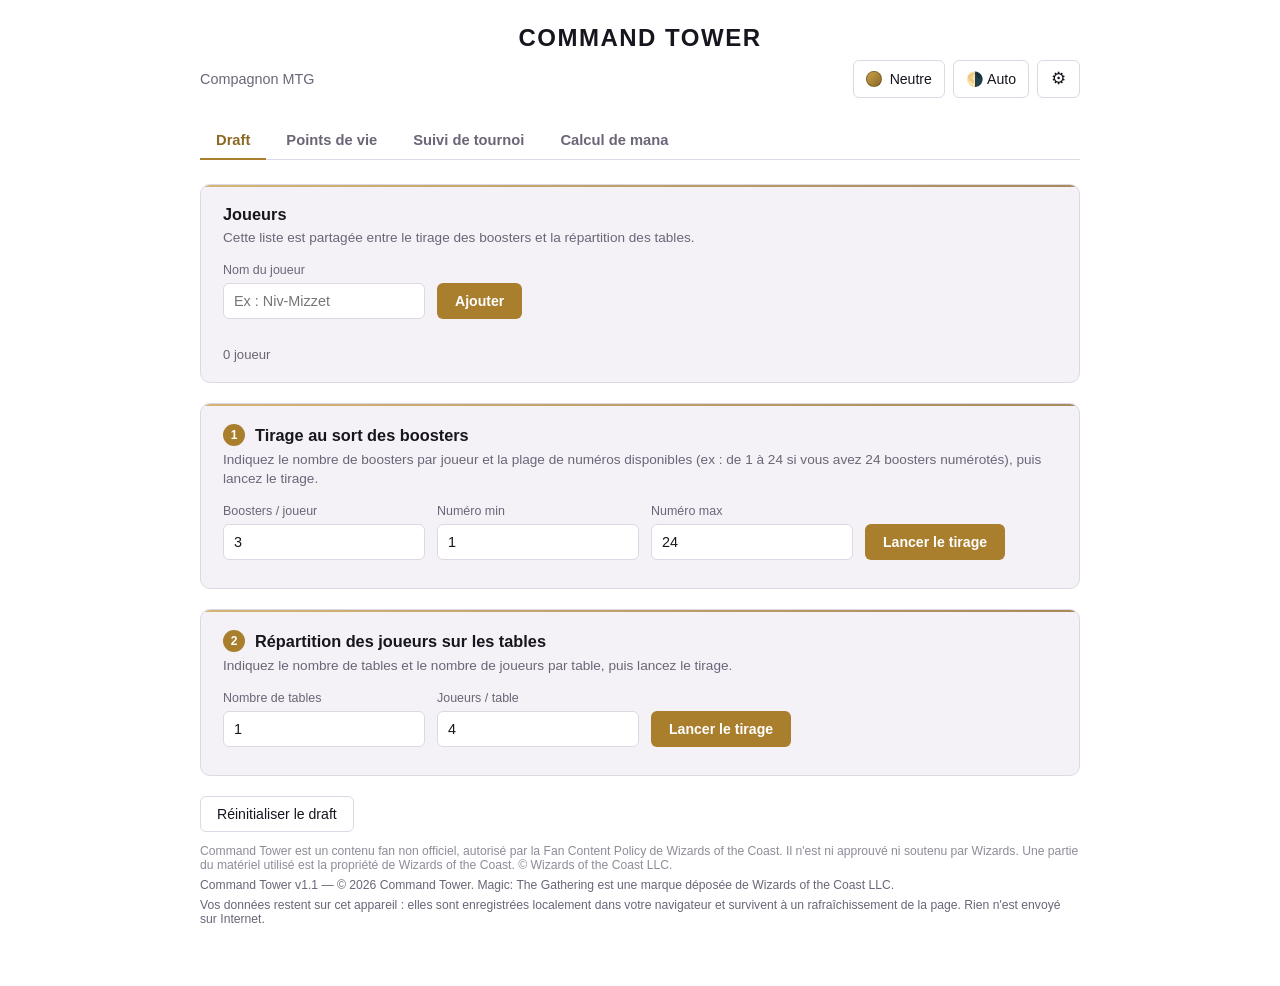
==== commit e36e05f9: "Add files via upload" ====
--- a/index.html
+++ b/index.html
@@ -463,6 +463,38 @@
   .roster-chip[disabled]{ opacity:0.4; cursor:default; }
   .roster-chip .dot{ width:11px; height:11px; border-radius:50%; flex-shrink:0; border:1px solid rgba(0,0,0,0.25); }
   .roster-quick-label{ font-size:0.76rem; color: var(--text-muted); margin:10px 0 0; }
+
+  .mana-base-row{
+    display:flex; align-items:center; gap:10px;
+    padding:9px 0; border-bottom:1px solid var(--border);
+  }
+  .mana-base-row:last-child{ border-bottom:none; }
+  .mana-base-info{ flex:1; min-width:0; }
+  .mana-base-name{
+    display:block; font-size:0.9rem; font-weight:600;
+    overflow:hidden; text-overflow:ellipsis; white-space:nowrap;
+  }
+  .mana-base-meta{ display:block; font-size:0.74rem; color: var(--text-muted); }
+  .mana-base-actions{ display:flex; gap:6px; flex-shrink:0; }
+  .mana-base-actions button{
+    background:none; border:1px solid var(--border); color: var(--text-muted);
+    border-radius:6px; padding:5px 9px; font-size:0.76rem; cursor:pointer;
+  }
+  .mana-base-actions button:hover{ border-color: var(--accent); color: var(--accent-strong); }
+  .mana-base-empty{ color: var(--text-muted); font-style:italic; font-size:0.85rem; padding:6px 0; }
+
+  .recap-costs{ margin-top:16px; padding-top:14px; border-top:1px solid var(--border); }
+  .recap-costs-title{ font-size:0.82rem; margin:0 0 10px; color: var(--text); }
+  .recap-curve{ display:flex; flex-wrap:wrap; gap:4px; margin:4px 0 12px; }
+  .recap-curve-cell{
+    display:flex; flex-direction:column; align-items:center; gap:1px;
+    min-width:34px; padding:4px 6px;
+    border:1px solid var(--border); border-radius:6px;
+    background: var(--bg);
+  }
+  .recap-curve-cmc{ font-size:0.66rem; color: var(--text-muted); }
+  .recap-curve-count{ font-size:0.85rem; font-weight:700; font-family: ui-monospace, SFMono-Regular, Menlo, monospace; }
+  .recap-pip-detail{ font-size:0.72rem; color: var(--text-muted); margin-left:4px; }
 
   .changelog-entry{
     border:1px solid var(--border);
@@ -2340,6 +2372,27 @@
           </div>
           <div id="recapList" class="breakdown-list"></div>
           <p id="recapEmpty" class="result-empty">Renseignez vos terrains et rocks/dorks non-basiques ci-dessous pour voir le détail par couleur.</p>
+
+          <div class="recap-costs">
+            <h4 class="recap-costs-title">Coûts déclarés</h4>
+            <div class="recap-stats">
+              <div class="stat">
+                <span class="stat-label">Cartes non-terrain</span>
+                <span class="recap-stat-value" id="recapSpells">0</span>
+              </div>
+              <div class="stat">
+                <span class="stat-label">Coûts hybrides</span>
+                <span class="recap-stat-value" id="recapHybrid">0</span>
+              </div>
+              <div class="stat">
+                <span class="stat-label">Coûts multicolores stricts</span>
+                <span class="recap-stat-value" id="recapGold">0</span>
+              </div>
+            </div>
+            <div id="recapCurve" class="recap-curve"></div>
+            <div id="recapPips" class="breakdown-list"></div>
+            <p id="recapCostsEmpty" class="result-empty">Renseignez la courbe de mana et les symboles pour voir ce récapitulatif.</p>
+          </div>
         </div>
       </div>
 
@@ -2406,22 +2459,38 @@
 
       <!-- Pips colorés -->
       <section class="card">
-        <h2 class="card-title"><span class="idx">04</span> Besoins colorés (pips)</h2>
-        <p class="card-hint">Par couleur : total de symboles, doubles précoces et triples.</p>
+        <h2 class="card-title"><span class="idx">04</span> Coûts hybrides et multicolores</h2>
+        <p class="card-hint">Ces cartes se déclarent <strong>uniquement ici</strong>. Ne les recomptez pas dans les symboles de la section 05 : elles y seraient comptées deux fois.</p>
+
+        <div class="subsection">
+          <h3 class="subsection-title">Coûts hybrides</h3>
+          <p class="subsection-hint">Un symbole hybride se paie avec l'une <em>ou</em> l'autre couleur (ex : {W/U}). La carte n'impose donc aucune couleur précise : indiquez le nombre de cartes concernées pour chaque paire.</p>
+          <div id="hybridContainer"></div>
+          <p class="combo-empty" id="hybridEmpty">Sélectionnez au moins 2 couleurs pour renseigner des coûts hybrides.</p>
+        </div>
+
+        <div class="subsection">
+          <h3 class="subsection-title">Coûts multicolores stricts</h3>
+          <p class="subsection-hint">Une carte qui exige plusieurs couleurs <em>en même temps</em>, sans alternative (ex : {W}{U}). Comptez-la une seule fois, sur la ligne correspondant à ses couleurs.</p>
+          <div id="goldContainer"></div>
+          <div id="goldTriContainer"></div>
+          <div id="goldQuadContainer"></div>
+          <div id="goldQuintRow"></div>
+          <p class="combo-empty" id="goldEmpty">Sélectionnez au moins 2 couleurs pour renseigner des coûts multicolores.</p>
+        </div>
+      </section>
+
+      <section class="card">
+        <h2 class="card-title"><span class="idx">05</span> Besoins colorés (pips)</h2>
+        <p class="card-hint">Par couleur : total de symboles, doubles précoces et triples. Ne comptez ici <strong>ni les coûts hybrides ou multicolores</strong> (section 04), <strong>ni les MDFC</strong> (section 06).</p>
         <div id="pipsContainer"></div>
         <p class="pips-empty" id="pipsEmpty">Aucune couleur sélectionnée — activez une couleur ci-dessus.</p>
 
-        <div class="subsection">
-          <h3 class="subsection-title">Coûts bicolores stricts</h3>
-          <p class="subsection-hint">Coûts exigeant les deux symboles à la fois, sans alternative.</p>
-          <div id="goldContainer"></div>
-          <p class="combo-empty" id="goldEmpty">Sélectionnez au moins 2 couleurs pour renseigner des coûts bicolores.</p>
-        </div>
       </section>
 
       <!-- Terrains non-basiques -->
       <section class="card">
-        <h2 class="card-title"><span class="idx">05</span> Terrains non-basiques</h2>
+        <h2 class="card-title"><span class="idx">06</span> Terrains non-basiques</h2>
         <p class="card-hint">Répartissez-les selon le nombre de couleurs sélectionnées qu'ils produisent.</p>
 
         <div id="landColorlessRow"></div>
@@ -2449,6 +2518,15 @@
         <div class="subsection" id="landAllRow"></div>
 
         <div class="subsection">
+          <h3 class="subsection-title">Cartes recto-verso modales (MDFC)</h3>
+          <p class="subsection-hint">Cartes ayant un sort d'un côté et un terrain de l'autre. Indiquez les couleurs produites par leur face terrain : elles sont créditées comme sources partielles et réduisent le nombre de terrains à jouer. <strong>Ne les comptez pas dans la courbe de mana</strong> comme des sorts ordinaires.</p>
+          <div id="mdfcMonoContainer"></div>
+          <div id="mdfcDualContainer"></div>
+          <p class="combo-empty" id="mdfcEmpty">Sélectionnez au moins une couleur pour renseigner des MDFC.</p>
+          <div id="mdfcTappedRow"></div>
+        </div>
+
+        <div class="subsection">
           <h3 class="subsection-title">Fetchlands</h3>
           <p class="subsection-hint">Ils occupent une place de terrain — donc autant de basiques en moins à ajouter — mais ne sont crédités d'aucune couleur.</p>
           <div id="fetchRow"></div>
@@ -2457,7 +2535,7 @@
 
       <!-- Rocks/Dorks / Ramp / Cantrips -->
       <section class="card">
-        <h2 class="card-title"><span class="idx">06</span> Rocks/Dorks, ramp &amp; cantrips</h2>
+        <h2 class="card-title"><span class="idx">07</span> Rocks/Dorks, ramp &amp; cantrips</h2>
         <p class="card-hint">Rocks et dorks, traités de la même façon : ils réduisent le nombre de terrains nécessaires selon leur coût.</p>
         <div id="rampModifiersGrid"></div>
 
@@ -2485,6 +2563,36 @@
           </div>
 
           <div class="subsection" id="rockAllRow"></div>
+        </div>
+      </section>
+
+      <section class="card">
+        <h2 class="card-title"><span class="idx">08</span> Mes bases de mana</h2>
+        <p class="card-hint">Enregistrez la saisie en cours pour y revenir plus tard. Les bases sont conservées sur cet appareil.</p>
+
+        <div class="field-row" style="align-items:flex-end;">
+          <div class="field" style="flex:1; min-width:0;">
+            <label for="manaBaseName">Nom de la base</label>
+            <input type="text" id="manaBaseName" maxlength="60" placeholder="Ex : Atraxa Superfriends">
+          </div>
+          <button type="button" class="primary" id="manaSaveBtn">Enregistrer ma base</button>
+        </div>
+        <div id="manaSaveFeedback" class="alert info" hidden></div>
+
+        <div id="manaBaseList" style="margin-top:14px;"></div>
+
+        <div class="subsection">
+          <h3 class="subsection-title">Transférer une base</h3>
+          <p class="subsection-hint">Les bases restent sur cet appareil. Pour les transférer, exportez le texte ci-dessous et collez-le sur l'autre appareil.</p>
+          <div class="field">
+            <label for="manaTransfer">Code de la base</label>
+            <textarea id="manaTransfer" rows="4" placeholder="Collez ici un code exporté, puis appuyez sur Importer."></textarea>
+          </div>
+          <div class="actions" style="margin-top:10px;">
+            <button type="button" class="secondary" id="manaExportBtn">Exporter la base en cours</button>
+            <button type="button" class="secondary" id="manaImportBtn">Importer</button>
+          </div>
+          <div id="manaTransferFeedback" class="alert info" hidden></div>
         </div>
       </section>
 
@@ -2709,8 +2817,23 @@
   // NOTE INTERNE : à chaque nouvelle version, ajouter une entrée EN TÊTE de CHANGELOG
   // ({ version, date, changes: [...] }) et mettre APP_VERSION à jour. Le pied de page
   // et l'onglet « Version » des réglages se mettent à jour automatiquement.
-  const APP_VERSION = '1.0';
+  const APP_VERSION = '1.1';
   const CHANGELOG = [
+    {
+      version: '1.1',
+      date: '2026',
+      changes: [
+        'Calculateur de mana : nouvelle section dédiée aux coûts hybrides et multicolores, à déclarer une seule fois.',
+        'Calculateur de mana : coûts stricts étendus à 3, 4 et 5 couleurs.',
+        'Calculateur de mana : prise en compte des cartes recto-verso modales (MDFC), dégagées ou engagées.',
+        'Calculateur de mana : récapitulatif des coûts déclarés (courbe, symboles, hybrides, multicolores).',
+        'Calculateur de mana : enregistrement des bases, avec export et import par code pour changer d\'appareil.',
+        'Suivi de tournoi : formats Bo1, Bo3 et Bo5 au choix, et historique des tournois terminés.',
+        'Points de vie : monarque, cycle jour/nuit, compteur de storm et dégâts de commandant.',
+        'Réglages : carnet de joueurs enregistrés, formulaire de contact et effacement sélectif des données.',
+        'Correction : les fenêtres de dialogue restaient invisibles en plein écran sur mobile.'
+      ]
+    },
     {
       version: '1.0',
       date: '2026',
@@ -2991,6 +3114,7 @@
     { key: 'tournament', label: 'Tournoi en cours' },
     { key: 'history',    label: 'Historique des tournois archivés' },
     { key: 'roster',     label: 'Joueurs enregistrés (carnet)' },
+    { key: 'mana',       label: 'Bases de mana enregistrées' },
     { key: 'prefs',      label: 'Réglages (thème, couleurs)' },
     { key: 'cache',      label: 'Cache hors ligne de l\'application' }
   ];
@@ -3022,6 +3146,10 @@
     if(scopes.indexOf('tournament') >= 0){ tournament.rounds = []; tournament.droppedPlayers.clear(); }
     if(scopes.indexOf('history') >= 0){ tournamentHistory.length = 0; }
     if(scopes.indexOf('roster') >= 0){ roster.length = 0; }
+    // Les bases de mana ont leur propre clé : le module du calculateur est autonome.
+    if(scopes.indexOf('mana') >= 0){
+      try{ window.localStorage.removeItem('mtg-compagnon-mana-v1'); }catch(e){}
+    }
     if(scopes.indexOf('prefs') >= 0){ themeMode = 'auto'; currentColorTheme = 'Neutre'; }
 
     // On réécrit l'état conservé, sauf si tout est effacé.
@@ -6302,6 +6430,10 @@
       return Math.round(size * 0.4);
   }
 
+  function sumValuesSafe(obj){
+    return Object.values(obj || {}).reduce((a, b) => a + (b || 0), 0);
+  }
+
   function calculerBaseDeMana(deckData) {
       let totalTerrainsRecommandes = baseLandsForSize(deckData.deck_size);
       let totalCartesNonTerrain = 0;
@@ -6327,6 +6459,19 @@
           if (rock.cmc === 2) reductionRamp += (rock.count / 2.5);
       });
       totalTerrainsRecommandes -= Math.floor(reductionRamp);
+
+      // MDFC : chaque carte recto-verso modale fait office de terrain une partie
+      // du temps et réduit donc le nombre de terrains à jouer. Coefficients issus
+      // de la régression de Karsten : 0,74 pour une face terrain qui arrive
+      // dégagée, 0,38 si elle arrive engagée.
+      const mdfc = deckData.mdfc_detail || { mono: {}, dual: {}, tapped: 0 };
+      const mdfcTotal = sumValuesSafe(mdfc.mono) + sumValuesSafe(mdfc.dual);
+      const mdfcTapped = Math.min(mdfc.tapped || 0, mdfcTotal);
+      const mdfcUntapped = mdfcTotal - mdfcTapped;
+      const reductionMdfc = (0.74 * mdfcUntapped) + (0.38 * mdfcTapped);
+      // On soustrait la valeur exacte puis on arrondit une seule fois : arrondir
+      // la réduction elle-même gommerait l'écart entre MDFC dégagés et engagés.
+      totalTerrainsRecommandes = Math.max(0, Math.round(totalTerrainsRecommandes - reductionMdfc));
 
       // Le total de terrains non-basiques est calculé à partir du détail
       // par nombre de couleurs produites, au lieu d'être saisi comme un
@@ -6378,8 +6523,17 @@
 
       const sourcesRocksBrutes = sourcesParCouleur(rockDetail);
       const RATIO_CREDIT_ROCK = 0.75; // une rock = 3/4 d'une source colorée (Karsten)
+      // Un MDFC n'est joué en terrain qu'environ une fois sur deux : on ne le
+      // crédite donc qu'à moitié comme source colorée.
+      const RATIO_CREDIT_MDFC = 0.5;
+      const sourcesMdfcBrutes = sourcesParCouleur({
+        colorless: 0, mono: mdfc.mono, dual: mdfc.dual, tri: {}, all: 0
+      });
       const creditRocks = {};
-      deckData.selected_colors.forEach(c => { creditRocks[c] = RATIO_CREDIT_ROCK * (sourcesRocksBrutes[c] || 0); });
+      deckData.selected_colors.forEach(c => {
+        creditRocks[c] = (RATIO_CREDIT_ROCK * (sourcesRocksBrutes[c] || 0))
+                       + (RATIO_CREDIT_MDFC * (sourcesMdfcBrutes[c] || 0));
+      });
 
       const poidsCouleurs = {};
       let poidsTotal = 0;
@@ -6392,11 +6546,31 @@
           poidsCouleurs[couleur] = poids;
       });
 
-      // coûts bicolores stricts : les deux couleurs sont exigées (1 par couleur)
-      Object.entries(deckData.gold_pairs).forEach(([key, count]) => {
+      // Coûts stricts (2, 3, 4 ou 5 couleurs) : chaque couleur exigée reçoit +1.
+      // C'est la transposition du raccourci de Karsten pour les coûts multicolores :
+      // on décompose le coût en exigences simples, puis on ajoute une source à
+      // chacune d'elles.
+      [deckData.gold_pairs, deckData.gold_trios, deckData.gold_quads, deckData.gold_quints]
+        .forEach(groupe => {
+          Object.entries(groupe || {}).forEach(([key, count]) => {
+              if (!count) return;
+              key.split("-").forEach(c => {
+                  // Poids 2 : la carte n'est plus saisie dans les symboles simples,
+                  // sa ligne porte donc l'exigence entière — 1 pour le symbole,
+                  // 1 pour la majoration du raccourci de Karsten sur les coûts
+                  // multicolores. Le résultat est identique à l'ancienne double saisie.
+                  if (poidsCouleurs[c] !== undefined) poidsCouleurs[c] += 2 * count;
+              });
+          });
+        });
+
+      // Coûts hybrides : payables avec l'une OU l'autre couleur, ils n'imposent
+      // aucune exigence ferme. On répartit un poids de 1 entre les deux couleurs
+      // (0,5 chacune) : la carte oriente la base sans la contraindre.
+      Object.entries(deckData.hybrid_pairs || {}).forEach(([key, count]) => {
           if (!count) return;
           key.split("-").forEach(c => {
-              if (poidsCouleurs[c] !== undefined) poidsCouleurs[c] += 1 * count;
+              if (poidsCouleurs[c] !== undefined) poidsCouleurs[c] += 0.5 * count;
           });
       });
 
@@ -6510,6 +6684,8 @@
   }
   const ALL_PAIRS = combinations(REAL_COLORS, 2);
   const ALL_TRIOS = combinations(REAL_COLORS, 3);
+  const ALL_QUADS = combinations(REAL_COLORS, 4);
+  const ALL_QUINTS = combinations(REAL_COLORS, 5);
 
   /* =========================================================
      IDENTITÉ COLORÉE DU DECK (nom d'archétype + détection de splash)
@@ -6817,13 +6993,47 @@
   const goldContainer = document.getElementById("goldContainer");
   const goldEmpty = document.getElementById("goldEmpty");
 
-  const COMBO_ROWS = { gold: [], landDual: [], landTri: [], rockDual: [], rockTri: [] };
-
+  const hybridContainer = document.getElementById("hybridContainer");
+  const hybridEmpty = document.getElementById("hybridEmpty");
+
+  const COMBO_ROWS = {
+    gold: [], goldTri: [], goldQuad: [], goldQuint: [],
+    hybrid: [],
+    landDual: [], landTri: [], rockDual: [], rockTri: [],
+    mdfcDual: []
+  };
+
+  // Coûts hybrides : une ligne par paire de couleurs.
+  ALL_PAIRS.forEach(pair => {
+    const row = createComboRow("hybrid-" + pair.join(""), pair);
+    hybridContainer.appendChild(row);
+    COMBO_ROWS.hybrid.push({ row, colors: pair });
+  });
+
+  // Coûts stricts : paires, trios, quadris et cinq couleurs.
   ALL_PAIRS.forEach(pair => {
     const key = pair.join("");
     const goldRow = createComboRow("gold-" + key, pair);
     goldContainer.appendChild(goldRow);
     COMBO_ROWS.gold.push({ row: goldRow, colors: pair });
+  });
+  const goldTriContainer = document.getElementById("goldTriContainer");
+  ALL_TRIOS.forEach(trio => {
+    const row = createComboRow("goldTri-" + trio.join(""), trio);
+    goldTriContainer.appendChild(row);
+    COMBO_ROWS.goldTri.push({ row, colors: trio });
+  });
+  const goldQuadContainer = document.getElementById("goldQuadContainer");
+  ALL_QUADS.forEach(quad => {
+    const row = createComboRow("goldQuad-" + quad.join(""), quad);
+    goldQuadContainer.appendChild(row);
+    COMBO_ROWS.goldQuad.push({ row, colors: quad });
+  });
+  const goldQuintRow = document.getElementById("goldQuintRow");
+  ALL_QUINTS.forEach(quint => {
+    const row = createComboRow("goldQuint-" + quint.join(""), quint);
+    goldQuintRow.appendChild(row);
+    COMBO_ROWS.goldQuint.push({ row, colors: quint });
   });
 
   /* =========================================================
@@ -6856,9 +7066,33 @@
   });
 
   const landAllRow = document.getElementById("landAllRow");
-  const landAllInnerRow = makeRow("Terrain — toutes les couleurs sélectionnées", "Ex : terrain de commandement, terre arc-en-ciel", "landAll");
+  const landAllInnerRow = makeRow("Terrain — toutes les couleurs sélectionnées", null, "landAll");
   landAllRow.appendChild(landAllInnerRow);
   landAllRow.hidden = true;
+
+  /* MDFC : mêmes catégories que les terrains (une ou deux couleurs produites),
+     plus une ligne indiquant combien arrivent engagés — seule cette répartition
+     change la réduction appliquée au nombre de terrains. */
+  const mdfcMonoContainer = document.getElementById("mdfcMonoContainer");
+  const MDFC_MONO_ROWS = {};
+  REAL_COLORS.forEach(code => {
+    const row = makeRow("MDFC — " + COLOR_META[code].name + " uniquement", null, "mdfcMono-" + code);
+    row.hidden = true;
+    mdfcMonoContainer.appendChild(row);
+    MDFC_MONO_ROWS[code] = row;
+  });
+  const mdfcDualContainer = document.getElementById("mdfcDualContainer");
+  ALL_PAIRS.forEach(pair => {
+    const row = createComboRow("mdfcDual-" + pair.join(""), pair);
+    mdfcDualContainer.appendChild(row);
+    COMBO_ROWS.mdfcDual.push({ row, colors: pair });
+  });
+  const mdfcTappedRow = document.getElementById("mdfcTappedRow");
+  mdfcTappedRow.appendChild(makeRow(
+    "…dont arrivant engagés",
+    "Un MDFC dégagé fait gagner 0,74 terrain, un MDFC engagé 0,38 (Karsten)",
+    "mdfcTapped"
+  ));
 
   // NOUVEAU — fetchlands : toujours visibles (indépendantes des couleurs
   // sélectionnées), puisqu'elles ne produisent elles-mêmes aucune couleur.
@@ -6923,7 +7157,17 @@
       const show = selectedColors.has(code);
       LAND_MONO_ROWS[code].hidden = !show;
       ROCK_MONO_ROWS[code].hidden = !show;
+      MDFC_MONO_ROWS[code].hidden = !show;
     });
+
+    refreshComboVisibility("hybrid", hybridEmpty);
+    refreshComboVisibility("goldTri", null);
+    refreshComboVisibility("goldQuad", null);
+    refreshComboVisibility("goldQuint", null);
+    refreshComboVisibility("mdfcDual", null);
+    // Les MDFC n'ont de sens que si au moins une couleur est sélectionnée.
+    document.getElementById("mdfcEmpty").hidden = selectedColors.size >= 1;
+    mdfcTappedRow.hidden = selectedColors.size < 1;
 
     refreshComboVisibility("gold", goldEmpty);
     refreshComboVisibility("landDual", document.getElementById("landDualEmpty"));
@@ -7041,6 +7285,32 @@
     };
   }
 
+  // Lit les valeurs d'un jeu de combinaisons (paires, trios, quadris, cinq couleurs).
+  function readComboValues(prefix, combos){
+    const out = {};
+    combos.forEach(combo => {
+      if (combo.every(c => selectedColors.has(c))){
+        out[combo.join("-")] = stepperValue(prefix + "-" + combo.join(""));
+      }
+    });
+    return out;
+  }
+
+  // MDFC : une ou deux couleurs produites, plus la part arrivant engagée.
+  function readMdfcDetail(){
+    const mono = {};
+    REAL_COLORS.forEach(c => {
+      if (selectedColors.has(c)) mono[c] = stepperValue("mdfcMono-" + c);
+    });
+    const dual = {};
+    ALL_PAIRS.forEach(pair => {
+      if (pair.every(c => selectedColors.has(c))){
+        dual[pair.join("-")] = stepperValue("mdfcDual-" + pair.join(""));
+      }
+    });
+    return { mono: mono, dual: dual, tri: {}, colorless: 0, all: 0, tapped: stepperValue("mdfcTapped") };
+  }
+
   function readPairValues(prefix){
     const out = {};
     ALL_PAIRS.forEach(pair => {
@@ -7081,7 +7351,12 @@
       rocks_color_detail: readComboDetail("rock"),
       selected_colors: Array.from(selectedColors),
       color_pips: color_pips,
-      gold_pairs: readPairValues("gold")
+      gold_pairs: readPairValues("gold"),
+      gold_trios: readComboValues("goldTri", ALL_TRIOS),
+      gold_quads: readComboValues("goldQuad", ALL_QUADS),
+      gold_quints: readComboValues("goldQuint", ALL_QUINTS),
+      hybrid_pairs: readComboValues("hybrid", ALL_PAIRS),
+      mdfc_detail: readMdfcDetail()
     };
   }
 
@@ -7096,6 +7371,7 @@
 
     renderBreakdown(result.repartition, result.statistiques.terrainsBasiquesCibles);
     renderNonBasicRecap(result);
+    renderCostRecap(deckData);
     renderDeckIdentity(deckData, result);
   }
 
@@ -7157,6 +7433,80 @@
     });
   }
 
+  // Récapitulatif des coûts déclarés : courbe, symboles par couleur, hybrides
+  // et coûts multicolores. Il permet de relire d'un coup d'œil ce qui a été saisi.
+  function renderCostRecap(deckData){
+    const curveEl = document.getElementById("recapCurve");
+    const pipsEl = document.getElementById("recapPips");
+    const emptyEl = document.getElementById("recapCostsEmpty");
+    if(!curveEl || !pipsEl) return;
+
+    const sumObj = o => Object.values(o || {}).reduce((a, b) => a + (b || 0), 0);
+    const totalSorts = sumObj(deckData.mana_curve);
+    const totalHybrides = sumObj(deckData.hybrid_pairs);
+    const totalGold = sumObj(deckData.gold_pairs) + sumObj(deckData.gold_trios)
+                    + sumObj(deckData.gold_quads) + sumObj(deckData.gold_quints);
+
+    document.getElementById("recapSpells").textContent = totalSorts;
+    document.getElementById("recapHybrid").textContent = totalHybrides;
+    document.getElementById("recapGold").textContent = totalGold;
+
+    // Courbe de mana
+    curveEl.innerHTML = "";
+    const labels = ["0","1","2","3","4","5","6","7","8"];
+    labels.forEach(key => {
+      const n = deckData.mana_curve[key] || 0;
+      if(n <= 0) return;
+      const cell = document.createElement("div");
+      cell.className = "recap-curve-cell";
+      cell.innerHTML = '<span class="recap-curve-cmc">' + (key === "8" ? "8+" : key) + '</span>' +
+                       '<span class="recap-curve-count">' + n + '</span>';
+      curveEl.appendChild(cell);
+    });
+
+    // Symboles par couleur, avec le détail des doubles et triples
+    pipsEl.innerHTML = "";
+    let totalPips = 0;
+    COLOR_ORDER.filter(code => selectedColors.has(code)).forEach(code => {
+      const info = deckData.color_pips[code] || {};
+      const total = info.total_pips || 0;
+      const dbl = info.early_double_pips || 0;
+      const tri = info.early_triple_pips || 0;
+      if(total === 0 && dbl === 0 && tri === 0) return;
+      totalPips += total;
+
+      const item = document.createElement("div");
+      item.className = "breakdown-item";
+      const sw = document.createElement("span");
+      sw.className = "breakdown-swatch";
+      sw.style.background = "var(" + COLOR_META[code].varName + ")";
+      item.appendChild(sw);
+      const lab = document.createElement("span");
+      lab.className = "breakdown-label";
+      lab.textContent = COLOR_META[code].name;
+      item.appendChild(lab);
+      const extra = [];
+      if(dbl) extra.push(dbl + " double" + (dbl > 1 ? "s" : ""));
+      if(tri) extra.push(tri + " triple" + (tri > 1 ? "s" : ""));
+      if(extra.length){
+        const det = document.createElement("span");
+        det.className = "recap-pip-detail";
+        det.textContent = "(" + extra.join(", ") + ")";
+        item.appendChild(det);
+      }
+      const cnt = document.createElement("span");
+      cnt.className = "breakdown-count";
+      cnt.textContent = total;
+      item.appendChild(cnt);
+      pipsEl.appendChild(item);
+    });
+
+    const rien = (totalSorts === 0 && totalPips === 0 && totalHybrides === 0 && totalGold === 0);
+    emptyEl.hidden = !rien;
+    curveEl.hidden = rien;
+    pipsEl.hidden = rien;
+  }
+
   function renderNonBasicRecap(result){
     recapColorlessEl.textContent = result.terrainsColorless;
     recapRockTotalEl.textContent = result.totalRocksColorSources;
@@ -7219,6 +7569,228 @@
     resultCollapseToggle.classList.toggle("is-collapsed", collapsed);
     resultCollapseToggle.setAttribute("aria-expanded", String(!collapsed));
   });
+
+  /* =========================================================
+     Bases de mana enregistrées (stockage local, export / import)
+  ========================================================= */
+  const MANA_STORAGE_KEY = "mtg-compagnon-mana-v1";
+  const MANA_BASES_MAX = 30;
+  let manaBases = [];
+
+  // Un stepper ne s'écrit pas directement : on passe par son API pour que
+  // l'affichage, la valeur mémorisée et le recalcul restent cohérents.
+  function setStepper(id, value){
+    const el = STEPPERS[id];
+    if (!el) return;
+    const v = Math.max(0, parseInt(value, 10) || 0);
+    el.dataset.value = String(v);
+    const disp = el.querySelector('[data-role="value"]');
+    if (disp) disp.textContent = String(v);
+  }
+
+  // Photographie complète de la saisie en cours.
+  function snapshotManaBase(){
+    const steppers = {};
+    Object.keys(STEPPERS).forEach(id => { steppers[id] = stepperValue(id); });
+    return {
+      deckSize: currentDeckSize,
+      colors: Array.from(selectedColors),
+      steppers: steppers
+    };
+  }
+
+  // Restaure une photographie : couleurs, taille de deck, puis tous les compteurs.
+  function applyManaBase(snap){
+    if (!snap || typeof snap !== "object") return false;
+
+    // Couleurs : on synchronise les boutons avec la sélection enregistrée.
+    const wanted = new Set(Array.isArray(snap.colors) ? snap.colors : []);
+    colorsGroup.querySelectorAll(".color-toggle").forEach(btn => {
+      const code = btn.dataset.color;
+      const on = wanted.has(code);
+      btn.classList.toggle("active", on);
+      if (on) selectedColors.add(code); else selectedColors.delete(code);
+      if (PIPS_PANELS[code]) PIPS_PANELS[code].hidden = !on;
+    });
+
+    // Taille du deck : bouton correspondant ou champ personnalisé.
+    if (Number.isFinite(snap.deckSize)) {
+      currentDeckSize = snap.deckSize;
+      let matched = false;
+      deckSizeGroup.querySelectorAll("button").forEach(b => {
+        const isMatch = b.dataset.size === String(snap.deckSize);
+        b.classList.toggle("active", isMatch);
+        if (isMatch) matched = true;
+      });
+      if (!matched) {
+        const custom = deckSizeGroup.querySelector('[data-size="custom"]');
+        if (custom) custom.classList.add("active");
+        if (customSizeRow) customSizeRow.hidden = false;
+        if (customSizeInput) customSizeInput.value = snap.deckSize;
+      } else if (customSizeRow) {
+        customSizeRow.hidden = true;
+      }
+    }
+
+    // Compteurs : on remet tout à zéro avant d'appliquer, pour ne pas conserver
+    // des valeurs de la saisie précédente sur des lignes absentes de la base.
+    Object.keys(STEPPERS).forEach(id => setStepper(id, 0));
+    const saved = snap.steppers || {};
+    Object.keys(saved).forEach(id => setStepper(id, saved[id]));
+
+    refreshPipsVisibility();
+    refreshColorDependentUI();
+    recalcAll();
+    return true;
+  }
+
+  function loadManaBases(){
+    try{
+      const raw = window.localStorage.getItem(MANA_STORAGE_KEY);
+      const parsed = raw ? JSON.parse(raw) : [];
+      manaBases = Array.isArray(parsed) ? parsed : [];
+    }catch(e){ manaBases = []; }
+  }
+  function saveManaBases(){
+    try{ window.localStorage.setItem(MANA_STORAGE_KEY, JSON.stringify(manaBases)); }
+    catch(e){ /* stockage indisponible : la session reste utilisable */ }
+  }
+
+  const manaBaseNameEl = document.getElementById("manaBaseName");
+  const manaBaseListEl = document.getElementById("manaBaseList");
+  const manaSaveFeedback = document.getElementById("manaSaveFeedback");
+  const manaTransferEl = document.getElementById("manaTransfer");
+  const manaTransferFeedback = document.getElementById("manaTransferFeedback");
+
+  function feedback(el, message, kind){
+    if (!el) return;
+    el.hidden = false;
+    el.className = "alert " + (kind || "info");
+    el.textContent = message;
+  }
+
+  function renderManaBases(){
+    if (!manaBaseListEl) return;
+    if (manaBases.length === 0){
+      manaBaseListEl.innerHTML = '<p class="mana-base-empty">Aucune base enregistrée pour l\'instant.</p>';
+      return;
+    }
+    manaBaseListEl.innerHTML = manaBases.map((b, i) =>
+      '<div class="mana-base-row">' +
+        '<span class="mana-base-info">' +
+          '<span class="mana-base-name">' + escapeHtmlMana(b.name) + '</span>' +
+          '<span class="mana-base-meta">' + escapeHtmlMana(b.date || "") +
+            ' · ' + (b.data && b.data.deckSize ? b.data.deckSize + " cartes" : "") +
+            ((b.data && b.data.colors && b.data.colors.length) ? " · " + b.data.colors.join("") : "") +
+          '</span>' +
+        '</span>' +
+        '<span class="mana-base-actions">' +
+          '<button type="button" data-mana-load="' + i + '">Charger</button>' +
+          '<button type="button" data-mana-export="' + i + '">Exporter</button>' +
+          '<button type="button" data-mana-del="' + i + '">Supprimer</button>' +
+        '</span>' +
+      '</div>').join("");
+
+    manaBaseListEl.querySelectorAll("[data-mana-load]").forEach(btn => {
+      btn.addEventListener("click", () => {
+        const b = manaBases[parseInt(btn.dataset.manaLoad, 10)];
+        if (b && applyManaBase(b.data)){
+          manaBaseNameEl.value = b.name;
+          feedback(manaSaveFeedback, 'Base « ' + b.name + ' » chargée.', "info");
+        }
+      });
+    });
+    manaBaseListEl.querySelectorAll("[data-mana-export]").forEach(btn => {
+      btn.addEventListener("click", () => {
+        const b = manaBases[parseInt(btn.dataset.manaExport, 10)];
+        if (!b) return;
+        manaTransferEl.value = JSON.stringify({ name: b.name, data: b.data });
+        manaTransferEl.focus();
+        manaTransferEl.select();
+        feedback(manaTransferFeedback, 'Code de « ' + b.name + ' » prêt : copiez-le pour le transférer.', "info");
+      });
+    });
+    manaBaseListEl.querySelectorAll("[data-mana-del]").forEach(btn => {
+      btn.addEventListener("click", () => {
+        const i = parseInt(btn.dataset.manaDel, 10);
+        const b = manaBases[i];
+        if (!b) return;
+        manaBases.splice(i, 1);
+        saveManaBases();
+        renderManaBases();
+        feedback(manaSaveFeedback, 'Base « ' + b.name + ' » supprimée.', "info");
+      });
+    });
+  }
+
+  // Le module mana est indépendant : il dispose de son propre échappement.
+  function escapeHtmlMana(str){
+    return String(str).replace(/[&<>"']/g, ch => ({
+      "&": "&amp;", "<": "&lt;", ">": "&gt;", '"': "&quot;", "'": "&#39;"
+    })[ch]);
+  }
+
+  document.getElementById("manaSaveBtn").addEventListener("click", () => {
+    const name = (manaBaseNameEl.value || "").trim();
+    if (!name){
+      feedback(manaSaveFeedback, "Donnez un nom à votre base avant de l'enregistrer.", "error");
+      manaBaseNameEl.focus();
+      return;
+    }
+    const now = new Date();
+    const entry = {
+      name: name,
+      date: now.toLocaleDateString("fr-FR"),
+      data: snapshotManaBase()
+    };
+    // Un même nom écrase la base existante plutôt que de la dupliquer.
+    const existing = manaBases.findIndex(b => b.name.toLowerCase() === name.toLowerCase());
+    if (existing >= 0) manaBases[existing] = entry;
+    else manaBases.unshift(entry);
+    if (manaBases.length > MANA_BASES_MAX) manaBases.length = MANA_BASES_MAX;
+
+    saveManaBases();
+    renderManaBases();
+    feedback(manaSaveFeedback,
+      existing >= 0 ? 'Base « ' + name + ' » mise à jour.' : 'Base « ' + name + ' » enregistrée.',
+      "info");
+  });
+
+  document.getElementById("manaExportBtn").addEventListener("click", () => {
+    const name = (manaBaseNameEl.value || "Base sans nom").trim();
+    manaTransferEl.value = JSON.stringify({ name: name, data: snapshotManaBase() });
+    manaTransferEl.focus();
+    manaTransferEl.select();
+    feedback(manaTransferFeedback, "Code généré : copiez-le, puis collez-le sur l'autre appareil.", "info");
+  });
+
+  document.getElementById("manaImportBtn").addEventListener("click", () => {
+    const raw = (manaTransferEl.value || "").trim();
+    if (!raw){
+      feedback(manaTransferFeedback, "Collez d'abord un code exporté.", "error");
+      return;
+    }
+    let parsed;
+    try{ parsed = JSON.parse(raw); }
+    catch(e){
+      feedback(manaTransferFeedback, "Ce code n'est pas valide : vérifiez qu'il a été copié en entier.", "error");
+      return;
+    }
+    const snap = parsed && parsed.data ? parsed.data : parsed;
+    if (!snap || !snap.steppers){
+      feedback(manaTransferFeedback, "Ce code ne contient pas de base de mana exploitable.", "error");
+      return;
+    }
+    applyManaBase(snap);
+    const name = (parsed && parsed.name) ? parsed.name : "Base importée";
+    manaBaseNameEl.value = name;
+    feedback(manaTransferFeedback,
+      'Base « ' + name + ' » importée. Appuyez sur « Enregistrer ma base » pour la conserver sur cet appareil.',
+      "info");
+  });
+
+  loadManaBases();
+  renderManaBases();
 
   /* Initial render */
   refreshColorDependentUI();
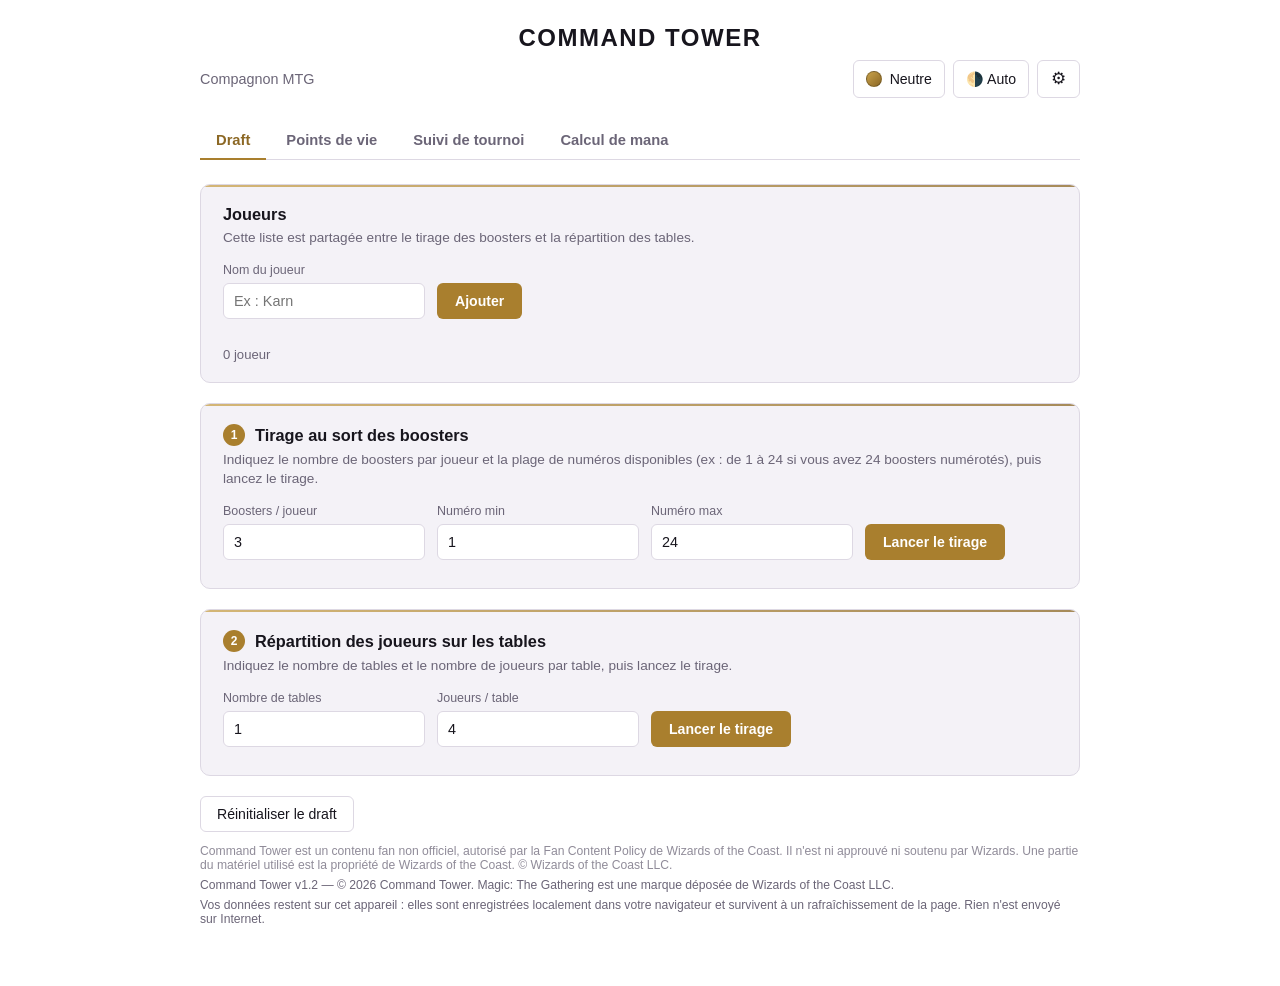
==== commit 3713f17c: "Add files via upload" ====
--- a/index.html
+++ b/index.html
@@ -615,6 +615,26 @@
     cursor: pointer;
   }
   .life-adjust-btn:hover{ border-color: var(--accent); color: var(--accent-strong); }
+  .life-fetch-btn{ letter-spacing: 0.04em; font-weight: 700; }
+
+  /* Cumul affiché brièvement de part et d'autre des boutons ± : confirme
+     visuellement combien de points viennent d'être retirés ou gagnés. */
+  .life-controls{ position: relative; }
+  .delta-flash{
+    position:absolute;
+    top:50%;
+    transform: translateY(-50%);
+    font-family: ui-monospace, SFMono-Regular, Menlo, monospace;
+    font-weight:700;
+    font-size: clamp(0.9rem, 2.6vh, 1.3rem);
+    pointer-events:none;
+    opacity:0;
+    transition: opacity .18s ease;
+    white-space:nowrap;
+  }
+  .delta-flash.visible{ opacity:1; }
+  .delta-flash.loss{ right: calc(100% + 8px); color: var(--danger); }
+  .delta-flash.gain{ left: calc(100% + 8px); color: var(--accent-strong); }
 
   /* Ligne des compteurs permanents : taxe de commandant à gauche, poison à droite.
      Ils se font face pour éviter toute erreur de saisie entre les deux. */
@@ -762,12 +782,21 @@
     background: var(--bg);
     display:flex;
     flex-direction:column;
-    width: 100vw;
-    height: 100vh;
-    height: 100dvh;
+    /* « inset: 0 » suffit à couvrir la fenêtre. Les width/height en 100vw/100dvh
+       étaient redondants et, sur tablette en paysage, pouvaient dépasser la zone
+       réellement visible : la page paraissait alors zoomée. */
   }
   /* Zones haute et basse : grille de 1 ou 2 blocs selon le nombre de joueurs. */
-  body.fs-locked{ overflow: hidden; position: fixed; width: 100%; }
+  /* Verrou du défilement : on fige le corps aux dimensions exactes de la fenêtre.
+     « width:100% » seul laissait la largeur être calculée sur le document, ce qui
+     décalait la mise en page en paysage sur tablette. */
+  body.fs-locked{
+    overflow: hidden;
+    position: fixed;
+    inset: 0;
+    width: auto;
+    height: auto;
+  }
 
   .fs-zone{
     flex: 1;
@@ -930,6 +959,77 @@
   .fs-dice-panel{ display:flex; gap:8px; align-items:center; flex-wrap:wrap; justify-content:center; }
   .fs-strip-actions{ display:flex; gap:8px; align-items:center; flex-wrap:wrap; justify-content:center; }
 
+  /* Tours additionnels : n'apparaissent qu'une fois le temps de ronde écoulé. */
+  #fs-timer-btn.is-active{ color: var(--accent-strong); border-color: var(--accent); }
+
+  .fs-extra-turns{ display:flex; align-items:center; gap:8px; flex-wrap:wrap; justify-content:center; }
+  .fs-extra-label{ font-size:0.72rem; color: var(--text-muted); text-transform:uppercase; letter-spacing:0.04em; }
+  .fs-extra-boxes{ display:flex; gap:6px; }
+  .fs-extra-box{
+    width: clamp(28px, 4.6vh, 36px);
+    height: clamp(28px, 4.6vh, 36px);
+    border:1px solid var(--border);
+    border-radius:6px;
+    background: var(--bg);
+    color: var(--text-muted);
+    font-weight:700;
+    font-size: clamp(0.8rem, 2.2vh, 1rem);
+    cursor:pointer;
+    display:flex; align-items:center; justify-content:center;
+    padding:0;
+  }
+  .fs-extra-box:hover{ border-color: var(--accent); }
+  .fs-extra-box.done{
+    background: var(--accent-gradient);
+    border-color: transparent;
+    color: var(--bg);
+  }
+
+  /* Ressources en plein écran : cibles agrandies pour être utilisables au doigt. */
+  .fs-block .res-btn{ width:30px; height:30px; font-size:1rem; }
+  .fs-block .res-val{ font-size:0.95rem; min-width:22px; }
+  .fs-block .res-item{ font-size:0.78rem; }
+  .fs-block .res-pip{ width:14px; height:14px; }
+  .fs-block .res-label .res-icon{ width:14px; height:14px; }
+  .fs-block .res-grid{ gap:6px 10px; }
+  .fs-block .res-toggle{ font-size:0.68rem; padding:6px 0 3px; }
+  .fs-block .res-panel.open{ max-height: min(240px, 30vh); }
+  .fs-zone[data-cols="2"] .fs-block .res-btn{ width:26px; height:26px; font-size:0.9rem; }
+  .fs-zone[data-cols="2"] .fs-block .res-val{ font-size:0.85rem; min-width:18px; }
+
+  /* ---------- Tablettes : ressources sur le côté du joueur ----------
+     Sur les écrans larges, le tiroir occupe la gauche du bloc en colonne défilante :
+     les points de vie gardent toute la hauteur et les compteurs restent atteignables. */
+  @media (min-width: 700px){
+    .fs-block:has(.res-panel.open){
+      display:grid;
+      grid-template-columns: minmax(150px, 26%) 1fr;
+      grid-template-rows: auto 1fr auto;
+      column-gap: 12px;
+      align-items:center;
+    }
+    .fs-block:has(.res-panel.open) .life-player-name{ grid-column:2; grid-row:1; }
+    .fs-block:has(.res-panel.open) .life-mid{ grid-column:2; grid-row:2; }
+    .fs-block:has(.res-panel.open) .life-bottom{
+      grid-column:1; grid-row:1 / span 3;
+      align-self:stretch;
+      justify-content:flex-start;
+      border-right:1px solid var(--border);
+      padding-right:10px;
+      min-height:0;
+    }
+    .fs-block:has(.res-panel.open) .counter-row{ margin-top:8px; }
+    /* Ressources empilées en une colonne, défilables. */
+    .fs-block:has(.res-panel.open) .res-grid{ grid-template-columns: 1fr; gap:8px; }
+    .fs-block:has(.res-panel.open) .res-panel.open{
+      max-height:none;
+      flex:1 1 auto;
+      overflow-y:auto;
+    }
+    .fs-block:has(.res-panel.open) .res-btn{ width:32px; height:32px; font-size:1.05rem; }
+    .fs-block:has(.res-panel.open) .res-item{ font-size:0.82rem; }
+  }
+
   /* ---------- Paysage / écrans bas : bandeau central compacté ---------- */
   @media (orientation: landscape) and (max-height: 560px){
     .fs-center-strip{ padding: 6px 8px; gap: 6px; flex-direction: row; flex-wrap: wrap; }
@@ -1979,6 +2079,7 @@
   .modal-box p{ white-space: pre-line; margin: 0 0 18px; font-size: 0.9rem; color: var(--text-muted); line-height: 1.45; }
   .modal-actions{ display:flex; flex-direction:column; gap: 8px; }
   .modal-actions button{ width: 100%; }
+  .modal-actions button:disabled{ opacity: 0.45; cursor: default; }
 
   @media (max-width:560px){
     /* Panneaux longs sur petit écran : on gagne de la place et de la largeur. */
@@ -2203,7 +2304,7 @@
         <div class="fs-zone fs-zone-top" id="fs-zone-top"></div>
 
         <div class="fs-center-strip">
-          <span class="timer-display round-timer-display fs-timer-rotated" hidden></span>
+          <span class="timer-display fs-timer-display fs-timer-rotated" hidden></span>
           <div class="fs-dice-panel">
             <button class="secondary dice-btn" data-die="6" type="button" aria-label="Lancer un dé à 6 faces"><span class="die-icon"></span>D6</button>
             <button class="secondary dice-btn" data-die="12" type="button" aria-label="Lancer un dé à 12 faces"><span class="die-icon"></span>D12</button>
@@ -2215,8 +2316,14 @@
             <button class="monarch-btn daynight-btn" id="fs-daynight-btn" type="button" aria-haspopup="dialog" aria-label="Cycle jour/nuit"></button>
           </div>
           <div class="dice-result" aria-live="polite"></div>
-          <span class="timer-display round-timer-display" hidden></span>
+          <span class="timer-display fs-timer-display" hidden></span>
+          <div class="fs-extra-turns" id="fs-extra-turns" hidden>
+            <span class="fs-extra-label">Tours additionnels</span>
+            <div class="fs-extra-boxes" id="fs-extra-boxes"></div>
+          </div>
           <div class="fs-strip-actions">
+            <button class="secondary" id="fs-timer-btn" type="button" aria-label="Chrono">⏱ Chrono</button>
+            <button class="secondary" id="fs-swap-btn" type="button" aria-label="Inverser la position des joueurs">⇅ Inverser</button>
             <button class="secondary" id="fs-settings-btn" type="button" aria-label="Réglages de la partie">⚙ Réglages</button>
             <button class="secondary" id="fs-restart-btn" type="button">⟲ Relancer le match</button>
             <button class="secondary" id="fs-exit-btn" type="button">✕ Quitter</button>
@@ -2817,8 +2924,23 @@
   // NOTE INTERNE : à chaque nouvelle version, ajouter une entrée EN TÊTE de CHANGELOG
   // ({ version, date, changes: [...] }) et mettre APP_VERSION à jour. Le pied de page
   // et l'onglet « Version » des réglages se mettent à jour automatiquement.
-  const APP_VERSION = '1.1';
+  const APP_VERSION = '1.2';
   const CHANGELOG = [
+    {
+      version: '1.2',
+      date: '2026',
+      changes: [
+        'Points de vie : nouveaux boutons −2, −3, −5, FETCH, +5, +3 ; le fetch retire 1 point et apparaît comme tel dans l\'historique.',
+        'Points de vie : le cumul des variations s\'affiche brièvement à côté des boutons pour confirmer la saisie.',
+        'Plein écran : cases des 5 tours additionnels, affichées dès la fin du temps de ronde.',
+        'Plein écran : bouton pour inverser la position des joueurs.',
+        'Plein écran : bouton Chrono — suivi du chrono de tournoi, ou chrono indépendant avec durée au choix, relançable.',
+        'Plein écran : « Relancer » propose désormais de repartir avec les mêmes joueurs ou d\'en changer sans quitter l\'affichage.',
+        'Plein écran : zone des ressources agrandie, et placée sur le côté du joueur sur tablette.',
+        'Réglages : bouton de recherche de mise à jour.',
+        'Correction : affichage anormalement agrandi en plein écran sur tablette en mode paysage.'
+      ]
+    },
     {
       version: '1.1',
       date: '2026',
@@ -2849,9 +2971,53 @@
     }
   ];
 
+  // Recherche de mise à jour : on demande au service worker de vérifier le serveur.
+  // Si une nouvelle version est en attente, on l'active et on recharge.
+  function checkForUpdate(){
+    const fb = document.getElementById('update-feedback');
+    const btn = document.getElementById('check-update-btn');
+    if(!fb) return;
+    fb.hidden = false;
+    fb.className = 'alert info';
+    fb.textContent = 'Recherche en cours…';
+    if(btn) btn.disabled = true;
+
+    const done = (msg, kind) => {
+      fb.className = 'alert ' + (kind || 'info');
+      fb.textContent = msg;
+      if(btn) btn.disabled = false;
+    };
+
+    if(!('serviceWorker' in navigator) || location.protocol === 'file:'){
+      done("La recherche de mise à jour n'est disponible que depuis le site en ligne.", 'info');
+      return;
+    }
+    navigator.serviceWorker.getRegistration().then(reg => {
+      if(!reg){
+        done("Aucune installation détectée : rechargez la page pour obtenir la dernière version.", 'info');
+        return;
+      }
+      return reg.update().then(() => {
+        // installing / waiting : une version plus récente a été trouvée.
+        const pending = reg.installing || reg.waiting;
+        if(pending){
+          done('Nouvelle version installée. Redémarrage…', 'info');
+          if(reg.waiting) reg.waiting.postMessage({ type: 'SKIP_WAITING' });
+          setTimeout(() => { try{ location.reload(); }catch(e){} }, 1200);
+        } else {
+          done('Votre application est déjà à jour.', 'info');
+        }
+      });
+    }).catch(() => {
+      done("Impossible de vérifier pour le moment : vérifiez votre connexion.", 'error');
+    });
+  }
+
   function buildVersionHtml(){
     return '<h4>Version ' + escapeHtml(APP_VERSION) + '</h4>' +
       '<p>Application autonome, fonctionnant hors ligne et sans compte.</p>' +
+      '<button type="button" class="secondary" id="check-update-btn">Chercher une mise à jour</button>' +
+      '<div id="update-feedback" class="alert info" hidden style="margin-top:10px;"></div>' +
       CHANGELOG.map(entry =>
         '<div class="changelog-entry">' +
           '<div class="changelog-head">' +
@@ -3258,6 +3424,9 @@
 
     const clearBtn = wrap.querySelector('#clear-data-btn');
     if(clearBtn) clearBtn.addEventListener('click', confirmClearAppData);
+
+    const updBtn = wrap.querySelector('#check-update-btn');
+    if(updBtn) updBtn.addEventListener('click', checkForUpdate);
 
     const sendBtn = wrap.querySelector('#contact-send-btn');
     if(sendBtn) sendBtn.addEventListener('click', sendContactMessage);
@@ -3535,6 +3704,7 @@
       btn.type = 'button';
       btn.className = b.style === 'primary' ? 'primary' : 'secondary';
       btn.textContent = b.label;
+      if(b.disabled) btn.disabled = true;   // option indisponible (ex. aucun tournoi en cours)
       btn.addEventListener('click', () => {
         closeModal();
         if(typeof b.onClick === 'function') b.onClick();
@@ -3730,6 +3900,10 @@
           customTotal: life.customTotal,
           blockThemes: life.blockThemes,
           monarch: life.monarch,
+          extraTurns: life.extraTurns,
+          timerMode: life.timerMode,
+          localTimer: life.localTimer,
+          swapped: life.swapped,
           dayNight: life.dayNight
         },
         prefs: {
@@ -3822,6 +3996,10 @@
       if(Array.isArray(saved.life.resOpen)) life.resOpen = saved.life.resOpen.map(v => !!v);
       else if(typeof saved.life.resOpen === 'boolean') life.resOpen = [saved.life.resOpen, saved.life.resOpen];
       if(Number.isInteger(saved.life.monarch)) life.monarch = saved.life.monarch;
+      if(Array.isArray(saved.life.extraTurns)) life.extraTurns = saved.life.extraTurns.map(v => !!v);
+      if(saved.life.timerMode === 'tournament' || saved.life.timerMode === 'local') life.timerMode = saved.life.timerMode;
+      if(saved.life.localTimer && typeof saved.life.localTimer.endTime === 'number') life.localTimer = saved.life.localTimer;
+      life.swapped = !!saved.life.swapped;
       if(saved.life.dayNight === 'day' || saved.life.dayNight === 'night') life.dayNight = saved.life.dayNight;
     }
   }
@@ -4162,7 +4340,11 @@
     resources: [],              // { tax, energy, mana:{…}, cmd:{…} } par joueur
     resOpen: [],                // tiroir de ressources déplié, par joueur
     monarch: null,              // slot du joueur monarque, ou null
-    dayNight: null              // null (désactivé), 'day' ou 'night'
+    dayNight: null,             // null (désactivé), 'day' ou 'night'
+    extraTurns: [false, false, false, false, false],   // 5 tours additionnels cochés
+    timerMode: null,            // null (aucun), 'tournament' (suivi) ou 'local'
+    localTimer: null,           // { endTime, minutes, soundPlayed } pour le chrono indépendant
+    swapped: false              // zones haute et basse interverties
   };
   const MAX_PLAYERS = 4;
 
@@ -4339,9 +4521,15 @@
 
     const adjust = document.createElement('div');
     adjust.className = 'life-adjust-row';
-    adjust.innerHTML = [-3, -5, 3, 5].map(d =>
-      '<button class="life-adjust-btn life-delta-btn" data-slot="' + slot + '" data-delta="' + d + '" type="button">' + (d > 0 ? '+' + d : d) + '</button>'
-    ).join('');
+    // Ordre voulu : pertes décroissantes, fetch au centre, puis gains.
+    const adjBtn = (d) => '<button class="life-adjust-btn life-delta-btn" data-slot="' + slot +
+      '" data-delta="' + d + '" type="button">' + (d > 0 ? '+' + d : d) + '</button>';
+    adjust.innerHTML =
+      adjBtn(-2) + adjBtn(-3) + adjBtn(-5) +
+      // Le fetch coûte 1 point de vie : bouton distinct pour le retrouver dans l'historique.
+      '<button class="life-adjust-btn life-fetch-btn" data-slot="' + slot +
+        '" type="button" title="Terrain de récupération : −1 point de vie">FETCH</button>' +
+      adjBtn(5) + adjBtn(3);
     mid.appendChild(adjust);
     block.appendChild(mid);
 
@@ -4442,7 +4630,8 @@
     const bottomCount = (n === 4) ? 2 : 1;
     const bottom = [], top = [];
     for(let s = 1; s <= n; s++) (s <= bottomCount ? bottom : top).push(s);
-    return { bottom, top };
+    // Inversion demandée : les deux zones échangent leur contenu.
+    return life.swapped ? { bottom: top, top: bottom } : { bottom, top };
   }
 
   function renderLifeBlocks(){
@@ -4700,7 +4889,10 @@
     const who = life.names[h.slot - 1] || ('Joueur ' + h.slot);
     const sign = h.delta > 0 ? '+' : '';
     const dirClass = h.delta > 0 ? 'up' : 'down';
-    const label = h.kind === 'poison' ? 'poison' : (h.kind === 'tax' ? 'taxe' : 'PV');
+    const label = h.kind === 'poison' ? 'poison'
+                : h.kind === 'tax' ? 'taxe'
+                : h.kind === 'fetch' ? 'PV — Fetch'
+                : 'PV';
     return '<div class="life-history-entry">' +
       '<span class="life-history-time">' + h.time + '</span>' +
       '<span class="life-history-who">' + escapeHtml(who) + '</span>' +
@@ -4731,11 +4923,43 @@
     }
   }
 
-  function changeLife(slot, delta){
+  function changeLife(slot, delta, cause){
     life.totals[slot - 1] += delta;
     updateLifeBlockDom(slot);
-    logHistory(slot, 'life', delta, life.totals[slot - 1]);
+    // « cause » distingue un fetchland d'une perte ordinaire dans l'historique.
+    logHistory(slot, cause === 'fetch' ? 'fetch' : 'life', delta, life.totals[slot - 1]);
+    showDeltaFlash(slot, delta);
     persistState();
+  }
+
+  // Cumul éphémère affiché près des boutons ± : les variations rapprochées
+  // s'additionnent, puis l'affichage s'efface après un court délai.
+  const deltaFlash = {};   // slot -> { sum, timer }
+  const DELTA_FLASH_MS = 1600;
+  function showDeltaFlash(slot, delta){
+    const st = deltaFlash[slot] || (deltaFlash[slot] = { sum: 0, timer: null });
+    // Un changement de sens repart de zéro : additionner +5 puis −3 n'aurait pas de sens.
+    if(st.sum !== 0 && Math.sign(st.sum) !== Math.sign(delta)) st.sum = 0;
+    st.sum += delta;
+    if(st.timer) clearTimeout(st.timer);
+    renderDeltaFlash(slot, st.sum);
+    st.timer = setTimeout(() => { st.sum = 0; st.timer = null; renderDeltaFlash(slot, 0); }, DELTA_FLASH_MS);
+  }
+  function renderDeltaFlash(slot, sum){
+    eachInBlocks('.life-controls', ctrl => {
+      if(parseInt(ctrl.querySelector('.life-total-display').dataset.slot, 10) !== slot) return;
+      let el = ctrl.querySelector('.delta-flash');
+      if(!el){
+        el = document.createElement('span');
+        el.className = 'delta-flash';
+        ctrl.appendChild(el);
+      }
+      if(!sum){ el.classList.remove('visible'); return; }
+      el.textContent = (sum > 0 ? '+' : '') + sum;
+      el.classList.toggle('loss', sum < 0);
+      el.classList.toggle('gain', sum > 0);
+      el.classList.add('visible');
+    });
   }
 
   function changePoison(slot, delta){
@@ -4813,6 +5037,12 @@
   function handleLifeDelegatedClick(e){
     // Un maintien vient d'appliquer les incréments : on ignore le clic final.
     if(holdState.fired){ holdState.fired = false; return; }
+    const fetchBtn = e.target.closest('.life-fetch-btn');
+    if(fetchBtn){
+      const slot = parseInt(fetchBtn.dataset.slot, 10);
+      if(slot) changeLife(slot, -1, 'fetch');
+      return;
+    }
     const lifeBtn = e.target.closest('.life-delta-btn');
     if(lifeBtn){
       const slot = parseInt(lifeBtn.dataset.slot, 10);
@@ -5289,6 +5519,265 @@
     else setDayNight(life.dayNight === 'day' ? 'night' : 'day');   // bascule directe
   });
 
+  /* ---------- Chrono du plein écran ----------
+     Deux sources possibles : le chrono de ronde du tournoi (simple suivi, en
+     lecture seule) ou un chrono local, indépendant, avec durée au choix.
+     Le chrono local appartient à la table : il survit à une relance de match
+     avec les mêmes joueurs, mais repart à zéro si les joueurs changent. */
+  let fsTimerInterval = null;
+
+  function localTimerRemaining(){
+    const t = life.localTimer;
+    if(!t || t.endTime == null) return null;
+    return Math.max(0, Math.round((t.endTime - Date.now()) / 1000));
+  }
+
+  // Temps restant du chrono effectivement suivi en plein écran.
+  function fsTimerRemaining(){
+    if(life.timerMode === 'tournament') return roundTimerRemaining();
+    if(life.timerMode === 'local') return localTimerRemaining();
+    return null;
+  }
+
+  function updateFsTimerDisplays(){
+    const remaining = fsTimerRemaining();
+    document.querySelectorAll('.fs-timer-display').forEach(el => {
+      if(remaining == null){ el.hidden = true; return; }
+      el.hidden = false;
+      if(remaining <= 0){
+        el.textContent = 'Temps écoulé';
+        el.classList.add('expired');
+      } else {
+        el.textContent = formatTime(remaining);
+        el.classList.remove('expired');
+      }
+    });
+    const btn = document.getElementById('fs-timer-btn');
+    if(btn){
+      btn.classList.toggle('is-active', remaining != null);
+      btn.textContent = (remaining == null) ? '⏱ Chrono'
+        : (remaining <= 0 ? '⏱ Terminé' : '⏱ ' + formatTime(remaining));
+    }
+    if(typeof applyExtraTurns === 'function') applyExtraTurns();
+  }
+
+  function stopFsTimerLoop(){
+    if(fsTimerInterval){ clearInterval(fsTimerInterval); fsTimerInterval = null; }
+  }
+  function startFsTimerLoop(){
+    stopFsTimerLoop();
+    fsTimerInterval = setInterval(() => {
+      const remaining = fsTimerRemaining();
+      if(remaining === 0){
+        // Le chrono local sonne une fois ; celui du tournoi sonne déjà de son côté.
+        if(life.timerMode === 'local' && life.localTimer && !life.localTimer.soundPlayed){
+          life.localTimer.soundPlayed = true;
+          playTimerEndSound();
+          persistState();
+        }
+        updateFsTimerDisplays();
+        stopFsTimerLoop();
+        return;
+      }
+      if(remaining == null){ updateFsTimerDisplays(); stopFsTimerLoop(); return; }
+      updateFsTimerDisplays();
+    }, 250);
+  }
+
+  function startLocalTimer(minutes){
+    ensureAudioContext();
+    const m = Math.max(1, parseInt(minutes, 10) || 50);
+    life.timerMode = 'local';
+    life.localTimer = { endTime: Date.now() + m * 60000, minutes: m, soundPlayed: false };
+    updateFsTimerDisplays();
+    startFsTimerLoop();
+    persistState();
+  }
+
+  function followTournamentTimer(){
+    life.timerMode = 'tournament';
+    updateFsTimerDisplays();
+    startFsTimerLoop();
+    persistState();
+  }
+
+  function clearFsTimer(){
+    life.timerMode = null;
+    life.localTimer = null;
+    stopFsTimerLoop();
+    updateFsTimerDisplays();
+    persistState();
+  }
+
+  // Relance : remet le chrono suivi à sa durée d'origine.
+  function restartFsTimer(){
+    if(life.timerMode === 'local' && life.localTimer){
+      startLocalTimer(life.localTimer.minutes);
+    } else if(life.timerMode === 'tournament'){
+      resetRoundTimer();
+      startRoundTimer();
+      updateFsTimerDisplays();
+      startFsTimerLoop();
+    }
+  }
+
+  function openFsTimerPicker(){
+    const tournamentReady = tournament.rounds.length > 0;
+    const buttons = [];
+
+    buttons.push({
+      label: tournamentReady ? 'Suivre le chrono du tournoi' : 'Suivre le chrono du tournoi (aucun tournoi en cours)',
+      style: life.timerMode === 'tournament' ? 'primary' : 'secondary',
+      disabled: !tournamentReady,
+      onClick: followTournamentTimer
+    });
+
+    buttons.push({
+      label: 'Lancer un chrono indépendant…',
+      style: 'secondary',
+      onClick: openLocalTimerPicker
+    });
+
+    if(life.timerMode){
+      buttons.push({
+        label: 'Relancer le chrono',
+        style: 'secondary',
+        onClick: () => {
+          if(life.timerMode === 'tournament'){
+            // Le chrono du tournoi est partagé par toutes les tables : on confirme.
+            openModal('Relancer le chrono du tournoi ?',
+              'Ce chrono est celui de la ronde en cours : le relancer affectera toutes les tables du tournoi.',
+              [
+                { label: 'Oui, relancer la ronde', style: 'primary', onClick: restartFsTimer },
+                { label: 'Annuler', style: 'secondary', onClick: openFsTimerPicker }
+              ]);
+          } else {
+            restartFsTimer();
+          }
+        }
+      });
+      buttons.push({ label: 'Masquer le chrono', style: 'secondary', onClick: clearFsTimer });
+    }
+
+    buttons.push({ label: 'Fermer', style: 'secondary' });
+
+    openModal('Chrono',
+      tournamentReady
+        ? 'Suivez le chrono de la ronde, ou lancez un chrono propre à cette table.'
+        : 'Aucun tournoi n\'est en cours : vous pouvez lancer un chrono propre à cette table.',
+      buttons);
+  }
+
+  function openLocalTimerPicker(){
+    clearModalDynamic();
+    modalTitle.textContent = 'Chrono indépendant';
+    modalMessage.textContent = 'Choisissez une durée, ou saisissez la vôtre.';
+    modalMessage.hidden = false;
+    modalActions.innerHTML = '';
+
+    const wrap = document.createElement('div');
+    wrap.className = 'modal-dynamic';
+    const picker = document.createElement('div');
+    picker.className = 'score-picker';
+    let chosen = (life.localTimer && life.localTimer.minutes) || 50;
+    [5, 10, 25, 50].forEach(m => {
+      const b = document.createElement('button');
+      b.type = 'button';
+      b.className = 'score-btn' + (m === chosen ? ' selected' : '');
+      b.textContent = m + ' min';
+      b.addEventListener('click', () => {
+        chosen = m;
+        picker.querySelectorAll('.score-btn').forEach(x => x.classList.remove('selected'));
+        b.classList.add('selected');
+        custom.value = m;
+      });
+      picker.appendChild(b);
+    });
+    wrap.appendChild(picker);
+
+    const field = document.createElement('div');
+    field.className = 'field';
+    field.style.marginTop = '12px';
+    field.innerHTML = '<label for="fs-timer-minutes">Durée personnalisée (minutes)</label>';
+    const custom = document.createElement('input');
+    custom.type = 'number'; custom.id = 'fs-timer-minutes';
+    custom.min = '1'; custom.step = '1'; custom.inputMode = 'numeric';
+    custom.value = chosen;
+    custom.addEventListener('input', () => {
+      custom.value = custom.value.replace(/[^\d]/g, '');
+      picker.querySelectorAll('.score-btn').forEach(x => x.classList.remove('selected'));
+    });
+    field.appendChild(custom);
+    wrap.appendChild(field);
+    modalActions.parentNode.insertBefore(wrap, modalActions);
+
+    const go = document.createElement('button');
+    go.type = 'button'; go.className = 'primary'; go.textContent = 'Lancer le chrono';
+    go.addEventListener('click', () => {
+      const m = parseInt(custom.value, 10);
+      if(!Number.isInteger(m) || m < 1){
+        modalMessage.textContent = 'Indiquez une durée valide, en minutes.';
+        return;
+      }
+      startLocalTimer(m);
+      closeModal();
+    });
+    const back = document.createElement('button');
+    back.type = 'button'; back.className = 'secondary'; back.textContent = 'Retour';
+    back.addEventListener('click', openFsTimerPicker);
+    modalActions.appendChild(go);
+    modalActions.appendChild(back);
+    modalOverlay.hidden = false;
+  }
+
+  document.getElementById('fs-timer-btn').addEventListener('click', openFsTimerPicker);
+
+  // ---------- Tours additionnels ----------
+  // À la fin du temps de ronde, les joueurs disposent de 5 tours supplémentaires :
+  // ces cases permettent de les décompter d'un simple appui.
+  const EXTRA_TURNS = 5;
+  const extraTurnsWrap = document.getElementById('fs-extra-turns');
+  const extraBoxesWrap = document.getElementById('fs-extra-boxes');
+
+  function buildExtraTurns(){
+    extraBoxesWrap.innerHTML = '';
+    for(let i = 0; i < EXTRA_TURNS; i++){
+      const b = document.createElement('button');
+      b.type = 'button';
+      b.className = 'fs-extra-box';
+      b.dataset.turn = i;
+      b.textContent = String(i + 1);
+      b.setAttribute('aria-pressed', 'false');
+      b.addEventListener('click', () => {
+        life.extraTurns[i] = !life.extraTurns[i];
+        applyExtraTurns();
+        persistState();
+      });
+      extraBoxesWrap.appendChild(b);
+    }
+  }
+
+  function applyExtraTurns(){
+    // Visibles uniquement quand le chrono est arrivé à son terme.
+    const finished = fsTimerRemaining() === 0;
+    extraTurnsWrap.hidden = !finished;
+    extraBoxesWrap.querySelectorAll('.fs-extra-box').forEach(b => {
+      const done = !!life.extraTurns[parseInt(b.dataset.turn, 10)];
+      b.classList.toggle('done', done);
+      b.setAttribute('aria-pressed', String(done));
+    });
+  }
+
+  // ---------- Inversion des joueurs ----------
+  // Intervertit les zones haute et basse sans toucher aux données : pratique
+  // quand les joueurs changent de côté de la table.
+  function swapPlayers(){
+    life.swapped = !life.swapped;
+    renderLifeBlocks();
+    persistState();
+  }
+  document.getElementById('fs-swap-btn').addEventListener('click', swapPlayers);
+
   function enterLifeFullscreen(){
     lifeFullscreenOverlay.hidden = false;
     // On bloque le défilement de la page derrière, sinon un geste vertical sur
@@ -5298,6 +5787,9 @@
     applyAllBlockThemes();
     applyMonarch();
     applyDayNight();
+    applyExtraTurns();
+    updateFsTimerDisplays();
+    if(fsTimerRemaining() > 0) startFsTimerLoop();   // reprise après un aller-retour
     requestScreenLock();
     updateRoundTimerDisplays();
     // La CSS de l'overlay couvre déjà tout l'écran ; la Fullscreen API est un bonus
@@ -5312,6 +5804,7 @@
   }
 
   function exitLifeFullscreen(){
+    stopFsTimerLoop();   // inutile de décompter hors du plein écran
     document.body.classList.remove('fs-locked');
     releaseScreenLock();
     if(document.fullscreenElement && document.exitFullscreen){
@@ -5422,12 +5915,86 @@
 
   document.getElementById('fs-settings-btn').addEventListener('click', openLifeSettings);
 
+  // Nouveau match depuis le plein écran : on peut repartir avec les mêmes joueurs
+  // ou en changer, sans avoir à quitter l'affichage de table.
+  function openNewMatchPicker(){
+    clearModalDynamic();
+    modalTitle.textContent = 'Nouveau match';
+    modalMessage.textContent = 'Choisissez les joueurs, puis lancez le match. Les compteurs repartiront de ' + life.startTotal + '.';
+    modalMessage.hidden = false;
+    modalActions.innerHTML = '';
+
+    const wrap = document.createElement('div');
+    wrap.className = 'modal-dynamic';
+
+    // Noms disponibles : carnet enregistré + joueurs de la partie en cours.
+    const names = [];
+    roster.forEach(p => { if(!names.some(n => n.toLowerCase() === p.name.toLowerCase())) names.push(p.name); });
+    state.players.forEach(n => { if(!names.some(x => x.toLowerCase() === n.toLowerCase())) names.push(n); });
+    life.names.forEach(n => { if(n && !names.some(x => x.toLowerCase() === n.toLowerCase())) names.push(n); });
+
+    const selects = [];
+    for(let s = 1; s <= life.playerCount; s++){
+      const field = document.createElement('div');
+      field.className = 'field';
+      field.style.marginBottom = '10px';
+      const lab = document.createElement('label');
+      lab.textContent = 'Joueur ' + s;
+      const sel = document.createElement('select');
+      sel.innerHTML = '<option value="">— Nom aléatoire —</option>' +
+        names.map(n => '<option value="' + escapeHtml(n) + '">' +
+          (isRegistered(n) ? '★ ' : '') + escapeHtml(n) + '</option>').join('');
+      if(life.names[s - 1]) sel.value = life.names[s - 1];
+      field.appendChild(lab); field.appendChild(sel);
+      wrap.appendChild(field);
+      selects.push(sel);
+    }
+    modalActions.parentNode.insertBefore(wrap, modalActions);
+
+    const go = document.createElement('button');
+    go.type = 'button'; go.className = 'primary'; go.textContent = 'Lancer le match';
+    go.addEventListener('click', () => {
+      const chosen = selects.map(s => s.value.trim());
+      const picked = chosen.filter(Boolean);
+      if(new Set(picked.map(n => n.toLowerCase())).size !== picked.length){
+        modalMessage.textContent = 'Chaque joueur doit être différent.';
+        return;
+      }
+      // Les places laissées libres reçoivent un nom aléatoire encore inutilisé.
+      const pool = shuffle([...RANDOM_NAMES]).filter(x => !picked.includes(x));
+      const finalNames = chosen.map((n, i) => n || pool.pop() || ('Joueur ' + (i + 1)));
+
+      const joueursChanges = finalNames.some((n, i) => n !== life.names[i]);
+      life.names = finalNames;
+      finalNames.forEach((n, i) => {
+        const theme = themeForPlayerName(n);
+        life.blockThemes[i] = theme || null;
+      });
+      // Nouveaux joueurs = nouvelle table : le chrono indépendant repart de zéro.
+      // Une simple relance avec les mêmes joueurs le conserve.
+      if(joueursChanges && life.timerMode === 'local') clearFsTimer();
+      restartLifeMatch();
+      renderLifeBlocks();
+      renderLifeHistory();
+      closeModal();
+    });
+
+    const cancel = document.createElement('button');
+    cancel.type = 'button'; cancel.className = 'secondary'; cancel.textContent = 'Annuler';
+    cancel.addEventListener('click', closeModal);
+
+    modalActions.appendChild(go);
+    modalActions.appendChild(cancel);
+    modalOverlay.hidden = false;
+  }
+
   document.getElementById('fs-restart-btn').addEventListener('click', () => {
     openModal(
-      'Relancer le match',
-      'Les points de vie et les compteurs poison des deux joueurs repartiront de ' + life.startTotal + '. L\'historique de la partie sera effacé.',
+      'Relancer la partie',
+      'Relancer remet les compteurs à ' + life.startTotal + ' avec les mêmes joueurs. Un nouveau match permet aussi d\'en changer.',
       [
-        { label: 'Relancer le match', style: 'primary', onClick: restartLifeMatch },
+        { label: 'Relancer avec les mêmes joueurs', style: 'primary', onClick: restartLifeMatch },
+        { label: 'Nouveau match (changer les joueurs)', style: 'secondary', onClick: openNewMatchPicker },
         { label: 'Annuler', style: 'secondary' }
       ]
     );
@@ -5839,6 +6406,7 @@
   function tickRoundTimer(){
     const remaining = roundTimerRemaining();
     if(remaining === 0){
+      if(typeof applyExtraTurns === 'function') applyExtraTurns();   // les tours additionnels apparaissent
       // Fin atteinte : on arrête l'intervalle, on joue le son une seule fois.
       clearInterval(roundTimer.intervalId);
       roundTimer.intervalId = null;
@@ -5866,6 +6434,9 @@
   }
 
   function resetRoundTimer(){
+    // Nouveau round : les tours additionnels repartent à zéro et se masquent.
+    if(life && Array.isArray(life.extraTurns)) life.extraTurns = [false, false, false, false, false];
+    if(typeof applyExtraTurns === 'function') applyExtraTurns();
     if(roundTimer.intervalId) clearInterval(roundTimer.intervalId);
     roundTimer.intervalId = null;
     roundTimer.endTime = null;
@@ -6327,6 +6898,8 @@
   if(footerVersion) footerVersion.textContent = 'v' + APP_VERSION;
   injectDiceIcons();
   injectMonarchIcon();
+  buildExtraTurns();
+  applyExtraTurns();
   applyDayNight();   // pose l'icône lune estompée dès le départ
   resizeLifeArrays(life.playerCount);
   renderLifeBlocks();
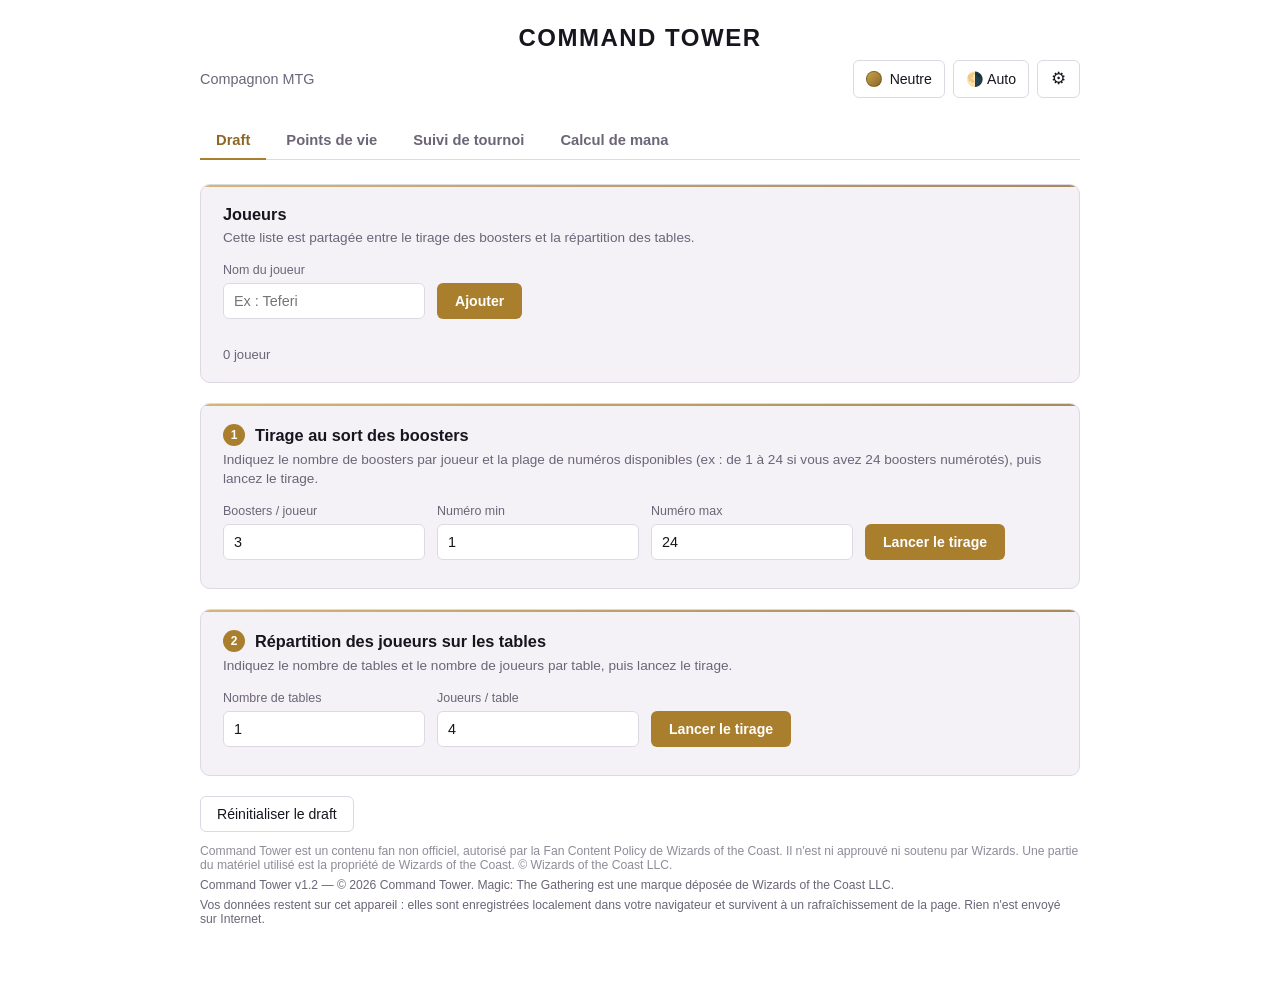
==== commit 91f93ed6: "Add files via upload" ====
--- a/index.html
+++ b/index.html
@@ -616,6 +616,68 @@
   }
   .life-adjust-btn:hover{ border-color: var(--accent); color: var(--accent-strong); }
   .life-fetch-btn{ letter-spacing: 0.04em; font-weight: 700; }
+
+  /* ---------- Suivi des tours ----------
+     Marqueur dans le coin supérieur du bloc, visible seulement si le suivi est
+     activé depuis les réglages de la partie. */
+  .turn-box{
+    position:absolute;
+    top:10px; right:10px;
+    display:none;
+    align-items:center;
+    gap:4px;
+    z-index:3;
+  }
+  .life-fullscreen-overlay[data-turns="on"] .fs-block .turn-box{ display:flex; }
+  .turn-num, .turn-next{
+    min-width: clamp(30px, 4.6vh, 38px);
+    height: clamp(30px, 4.6vh, 38px);
+    border:1px solid var(--border);
+    border-radius:6px;
+    background: var(--bg);
+    color: var(--text-muted);
+    font-weight:700;
+    font-size: clamp(0.82rem, 2.2vh, 1rem);
+    font-family: ui-monospace, SFMono-Regular, Menlo, monospace;
+    cursor:pointer;
+    padding:0 4px;
+    display:flex; align-items:center; justify-content:center;
+  }
+  .turn-num{ opacity:0.45; }
+  /* Joueur dont c'est le tour : mis en avant, les autres restent estompés. */
+  .turn-box.is-active .turn-num{
+    opacity:1;
+    background: var(--accent-gradient);
+    border-color: transparent;
+    color: var(--bg);
+  }
+  .turn-next{ opacity:0.55; }
+  .turn-next:hover, .turn-num:hover{ opacity:1; border-color: var(--accent); }
+  /* La pastille de thème cède le coin au marqueur de tour. */
+  .life-fullscreen-overlay[data-turns="on"] .fs-theme-btn{ right:auto; left:10px; }
+
+  /* Joueur éliminé : la zone s'estompe pour se distinguer d'un coup d'œil,
+     surtout à trois ou quatre joueurs. Elle reste entièrement utilisable —
+     l'estompage informe, il n'interdit rien. */
+  /* Suivi des tours actif : les joueurs qui n'ont pas la main sont très
+     légèrement estompés — assez pour guider l'œil, pas assez pour gêner. */
+  .life-fullscreen-overlay[data-turns="on"] .fs-block:not(.is-turn){
+    opacity: 0.82;
+    transition: opacity .25s ease;
+  }
+
+  /* L'élimination prime sur l'estompage de tour : règle placée après et
+     renforcée en spécificité pour ne pas être écrasée. */
+  .fs-block.is-defeated,
+  .life-block.is-defeated,
+  .life-fullscreen-overlay[data-turns="on"] .fs-block.is-defeated{
+    opacity: 0.42;
+    transition: opacity .25s ease;
+  }
+  .fs-block.is-defeated:focus-within,
+  .life-block.is-defeated:focus-within,
+  .fs-block.is-defeated:hover,
+  .life-block.is-defeated:hover{ opacity: 0.75; }
 
   /* Cumul affiché brièvement de part et d'autre des boutons ± : confirme
      visuellement combien de points viennent d'être retirés ou gagnés. */
@@ -1056,8 +1118,20 @@
   .die-icon{ width:18px; height:18px; display:inline-block; vertical-align:-3px; }
   .die-icon svg{ width:100%; height:100%; display:block; }
   .dice-btn{ display:inline-flex; align-items:center; gap:6px; }
+  /* Le toss adopte exactement la boîte des dés : même icône, même écart. */
+  .toss-btn{ display:inline-flex; align-items:center; gap:6px; }
+  .toss-icon{
+    width:18px; height:18px;
+    display:inline-flex; align-items:center; justify-content:center;
+    font-size:15px; line-height:1;
+  }
+  .fs-dice-panel .toss-icon{ width:20px; height:20px; font-size:17px; }
+  /* Masqué une fois le tirage effectué, jusqu'au match suivant. */
+  .toss-btn[hidden]{ display:none; }
   /* La pièce est un emoji : on le cale sur la même boîte que les icônes de dés. */
-  .coin-btn{ display:inline-flex; align-items:center; gap:6px; }
+  .coin-btn{ display:inline-flex; align-items:center; justify-content:center; gap:6px; }
+  /* Sans libellé, le bouton reste carré plutôt que de s'étirer avec les dés. */
+  .dice-panel .coin-btn{ flex:0 0 auto; min-width:44px; padding-left:10px; padding-right:10px; }
   .coin-icon{
     width:18px; height:18px;
     display:inline-flex;
@@ -1115,9 +1189,7 @@
   .life-fullscreen-overlay[data-count="4"] .fs-theme-btn,
   .life-fullscreen-overlay[data-count="3"] .fs-theme-menu,
   .life-fullscreen-overlay[data-count="4"] .fs-theme-menu{ display: none; }
-  #fs-settings-btn{ display: none; }
-  .life-fullscreen-overlay[data-count="3"] #fs-settings-btn,
-  .life-fullscreen-overlay[data-count="4"] #fs-settings-btn{ display: inline-flex; }
+
 
   /* ---------- Tiroir de ressources (bas de chaque bloc joueur) ---------- */
   .res-drawer{
@@ -2280,10 +2352,11 @@
         <div class="life-blocks-col" id="life-blocks-col"></div>
 
         <div class="dice-panel">
+          <button class="secondary toss-btn" type="button" title="Désigner le premier joueur au hasard" aria-label="Lancer le toss : désigner le premier joueur"><span class="toss-icon" aria-hidden="true">🎯</span>Toss</button>
           <button class="secondary dice-btn" data-die="6" type="button" aria-label="Lancer un dé à 6 faces"><span class="die-icon"></span>D6</button>
           <button class="secondary dice-btn" data-die="12" type="button" aria-label="Lancer un dé à 12 faces"><span class="die-icon"></span>D12</button>
           <button class="secondary dice-btn" data-die="20" type="button" aria-label="Lancer un dé à 20 faces"><span class="die-icon"></span>D20</button>
-          <button class="secondary coin-btn" type="button" aria-label="Lancer une pièce (pile ou face)"><span class="coin-icon" aria-hidden="true">🪙</span>Pile/Face</button>
+          <button class="secondary coin-btn" type="button" title="Pile ou face" aria-label="Lancer une pièce (pile ou face)"><span class="coin-icon" aria-hidden="true">🪙</span></button>
           <div class="dice-result" aria-live="polite"></div>
         </div>
       </div>
@@ -2306,6 +2379,7 @@
         <div class="fs-center-strip">
           <span class="timer-display fs-timer-display fs-timer-rotated" hidden></span>
           <div class="fs-dice-panel">
+            <button class="secondary toss-btn" type="button" title="Désigner le premier joueur au hasard" aria-label="Lancer le toss : désigner le premier joueur"><span class="toss-icon" aria-hidden="true">🎯</span>Toss</button>
             <button class="secondary dice-btn" data-die="6" type="button" aria-label="Lancer un dé à 6 faces"><span class="die-icon"></span>D6</button>
             <button class="secondary dice-btn" data-die="12" type="button" aria-label="Lancer un dé à 12 faces"><span class="die-icon"></span>D12</button>
             <button class="secondary dice-btn" data-die="20" type="button" aria-label="Lancer un dé à 20 faces"><span class="die-icon"></span>D20</button>
@@ -2322,10 +2396,7 @@
             <div class="fs-extra-boxes" id="fs-extra-boxes"></div>
           </div>
           <div class="fs-strip-actions">
-            <button class="secondary" id="fs-timer-btn" type="button" aria-label="Chrono">⏱ Chrono</button>
-            <button class="secondary" id="fs-swap-btn" type="button" aria-label="Inverser la position des joueurs">⇅ Inverser</button>
-            <button class="secondary" id="fs-settings-btn" type="button" aria-label="Réglages de la partie">⚙ Réglages</button>
-            <button class="secondary" id="fs-restart-btn" type="button">⟲ Relancer le match</button>
+            <button class="secondary" id="fs-settings-btn" type="button" aria-haspopup="dialog" aria-label="Réglages de la partie">⚙ Réglages</button>
             <button class="secondary" id="fs-exit-btn" type="button">✕ Quitter</button>
           </div>
         </div>
@@ -2915,11 +2986,6 @@
     }
   ];;
 
-  // Renseignez ici vos coordonnées : chaque entrée devient une ligne du panneau Contact.
-  // Exemple : { label: 'E-mail', value: 'contact@exemple.fr', href: 'mailto:contact@exemple.fr' }
-  const CONTACT_ITEMS = [];
-  const CONTACT_INTRO = "";
-
   // ---------- Version et journal des modifications ----------
   // NOTE INTERNE : à chaque nouvelle version, ajouter une entrée EN TÊTE de CHANGELOG
   // ({ version, date, changes: [...] }) et mettre APP_VERSION à jour. Le pied de page
@@ -2937,6 +3003,14 @@
         'Plein écran : bouton Chrono — suivi du chrono de tournoi, ou chrono indépendant avec durée au choix, relançable.',
         'Plein écran : « Relancer » propose désormais de repartir avec les mêmes joueurs ou d\'en changer sans quitter l\'affichage.',
         'Plein écran : zone des ressources agrandie, et placée sur le côté du joueur sur tablette.',
+        'Plein écran : bouton Chrono — suivi du chrono de ronde du tournoi, ou chrono de table indépendant à durée libre.',
+        'Plein écran : relancer le chrono du tournoi demande une double confirmation, car il concerne toutes les tables.',
+        'Plein écran : le chrono de table repart à zéro quand on change de joueurs, et se conserve lors d\'une simple relance.',
+        'Points de vie : la zone d\'un joueur éliminé (0 PV, 10 poison ou 21 dégâts de commandant) s\'estompe.',
+        'Points de vie : bouton Toss pour désigner le premier joueur au hasard, avec entrée dans l\'historique.',
+        'Plein écran : suivi des tours optionnel — numéro de tour par joueur, joueur actif mis en avant.',
+        'Plein écran : les actions sont regroupées dans un menu Réglages unique (chrono, tours, inversion, couleurs, thème, relance).',
+        'Plein écran : le thème clair / sombre / auto se change sans quitter la partie.',
         'Réglages : bouton de recherche de mise à jour.',
         'Correction : affichage anormalement agrandi en plein écran sur tablette en mode paysage.'
       ]
@@ -3308,8 +3382,25 @@
     if(scopes.indexOf('life') >= 0){
       life.started = false; life.names = []; life.totals = []; life.poison = [];
       life.resources = []; life.history = []; life.monarch = null; life.dayNight = null;
-    }
-    if(scopes.indexOf('tournament') >= 0){ tournament.rounds = []; tournament.droppedPlayers.clear(); }
+      // La partie disparaît : son chrono de table aussi, sans quoi il continuerait
+      // de tourner et réapparaîtrait à la prochaine ouverture du plein écran.
+      life.timerMode = null; life.localTimer = null;
+      life.extraTurns = [false, false, false, false, false];
+      life.swapped = false;
+    }
+    if(scopes.indexOf('tournament') >= 0){
+      tournament.rounds = [];
+      tournament.droppedPlayers.clear();
+      // Le chrono de ronde appartient au tournoi et sa fin est persistée : sans
+      // cette remise à zéro, la mention « Temps écoulé » réapparaissait sur la
+      // page Points de vie après le rechargement qui suit l'effacement.
+      if(roundTimer.intervalId) clearInterval(roundTimer.intervalId);
+      roundTimer.intervalId = null;
+      roundTimer.endTime = null;
+      roundTimer.soundPlayed = false;
+      // Une table qui suivait ce chrono n'a plus rien à suivre.
+      if(life.timerMode === 'tournament') life.timerMode = null;
+    }
     if(scopes.indexOf('history') >= 0){ tournamentHistory.length = 0; }
     if(scopes.indexOf('roster') >= 0){ roster.length = 0; }
     // Les bases de mana ont leur propre clé : le module du calculateur est autonome.
@@ -3322,6 +3413,14 @@
     persistDisabled = false;
     try{ persistNow(); }catch(e){}
 
+    // L'affichage est rafraîchi immédiatement : on ne dépend pas du rechargement,
+    // qui peut être refusé ou différé selon le contexte.
+    try{
+      invalidateTimerNodes();
+      updateRoundTimerDisplays();
+      updateFsTimerDisplays();
+    }catch(e){ /* sans conséquence */ }
+
     const done = () => { try{ location.reload(); }catch(e){} };
     if(scopes.indexOf('cache') >= 0 && typeof caches !== 'undefined' && caches.keys){
       caches.keys().then(keys => Promise.all(keys.map(k => caches.delete(k)))).then(done, done);
@@ -3330,21 +3429,7 @@
     }
   }
 
-  function clearAppData(){
-    // Une sauvegarde temporisée encore en attente réécrirait l'état juste après
-    // l'effacement : on l'annule et on bloque toute écriture ultérieure.
-    persistDisabled = true;
-    if(persistTimer){ clearTimeout(persistTimer); persistTimer = null; }
-    try{ window.localStorage.removeItem(STORAGE_KEY); }catch(e){}
-    const done = () => { try{ location.reload(); }catch(e){} };
-    if(typeof caches !== 'undefined' && caches.keys){
-      caches.keys()
-        .then(keys => Promise.all(keys.map(k => caches.delete(k))))
-        .then(done, done);
-    } else {
-      done();
-    }
-  }
+
 
   function confirmClearAppData(){
     const scopes = [...document.querySelectorAll('.data-scope:checked')].map(cb => cb.value);
@@ -3901,6 +3986,10 @@
           blockThemes: life.blockThemes,
           monarch: life.monarch,
           extraTurns: life.extraTurns,
+          turnsEnabled: life.turnsEnabled,
+          turns: life.turns,
+          activeTurn: life.activeTurn,
+          tossDone: life.tossDone,
           timerMode: life.timerMode,
           localTimer: life.localTimer,
           swapped: life.swapped,
@@ -3997,6 +4086,10 @@
       else if(typeof saved.life.resOpen === 'boolean') life.resOpen = [saved.life.resOpen, saved.life.resOpen];
       if(Number.isInteger(saved.life.monarch)) life.monarch = saved.life.monarch;
       if(Array.isArray(saved.life.extraTurns)) life.extraTurns = saved.life.extraTurns.map(v => !!v);
+      life.turnsEnabled = !!saved.life.turnsEnabled;
+      if(Array.isArray(saved.life.turns)) life.turns = saved.life.turns.map(v => parseInt(v, 10) || 1);
+      if(Number.isInteger(saved.life.activeTurn)) life.activeTurn = saved.life.activeTurn;
+      life.tossDone = !!saved.life.tossDone;
       if(saved.life.timerMode === 'tournament' || saved.life.timerMode === 'local') life.timerMode = saved.life.timerMode;
       if(saved.life.localTimer && typeof saved.life.localTimer.endTime === 'number') life.localTimer = saved.life.localTimer;
       life.swapped = !!saved.life.swapped;
@@ -4344,7 +4437,10 @@
     extraTurns: [false, false, false, false, false],   // 5 tours additionnels cochés
     timerMode: null,            // null (aucun), 'tournament' (suivi) ou 'local'
     localTimer: null,           // { endTime, minutes, soundPlayed } pour le chrono indépendant
-    swapped: false              // zones haute et basse interverties
+    swapped: false,             // zones haute et basse interverties
+    turnsEnabled: false,        // suivi des tours actif
+    turns: [1, 1, 1, 1],        // numéro de tour de chaque joueur
+    activeTurn: null            // slot dont c'est le tour, ou null
   };
   const MAX_PLAYERS = 4;
 
@@ -4487,6 +4583,16 @@
       block.appendChild(menu);
     }
 
+    // Marqueur de tour, dans le coin supérieur du bloc. Le numéro indique le tour
+    // du joueur ; « + » le fait passer au tour suivant et lui donne la main.
+    const turnBox = document.createElement('div');
+    turnBox.className = 'turn-box';
+    turnBox.dataset.slot = slot;
+    turnBox.innerHTML =
+      '<button type="button" class="turn-num" data-slot="' + slot + '" aria-label="Donner la main au joueur ' + slot + '">1</button>' +
+      '<button type="button" class="turn-next" data-slot="' + slot + '" aria-label="Tour suivant du joueur ' + slot + '">+</button>';
+    block.appendChild(turnBox);
+
     const nameEl = document.createElement('div');
     nameEl.className = 'life-player-name';
     nameEl.dataset.slot = slot;
@@ -4653,6 +4759,7 @@
     fsZoneBottom.dataset.cols = Math.min(2, Math.max(1, bottom.length));
     document.getElementById('life-fullscreen-overlay').dataset.count = n;
 
+    invalidateTimerNodes();   // des nœuds ont pu être recréés
     wireBlockThemeButtons();
     for(let s = 1; s <= n; s++) updateLifeBlockDom(s);
     applyAllBlockThemes();
@@ -4660,6 +4767,8 @@
     for(let s = 1; s <= n; s++) syncResourcesDrawer(s);
     applyMonarch();
     applyDayNight();
+    applyTurnTracking();
+    applyTossVisibility();
   }
 
   // Un sélecteur par joueur, régénéré selon le nombre de joueurs choisi.
@@ -4837,6 +4946,16 @@
       el.textContent = poison;
       el.classList.toggle('lethal', poison >= POISON_LETHAL);
     });
+    // Un joueur est éliminé s'il tombe à 0 point de vie, atteint 10 compteurs
+    // poison, ou encaisse 21 dégâts d'un même commandant.
+    const dmgLethal = (life.resources[slot - 1] && life.resources[slot - 1].cmd)
+      ? Object.values(life.resources[slot - 1].cmd).some(v => (v || 0) >= CMD_LETHAL)
+      : false;
+    const defeated = life.started && (total <= 0 || poison >= POISON_LETHAL || dmgLethal);
+    eachInBlocks('.fs-block[data-slot="' + slot + '"], .life-block[data-slot="' + slot + '"]', el => {
+      el.classList.toggle('is-defeated', defeated);
+    });
+
     eachInBlocks('.res-val[data-slot="' + slot + '"]', el => {
       const v = getRes(slot, el.dataset.res);
       el.textContent = v;
@@ -4887,11 +5006,20 @@
 
   function historyEntryHtml(h){
     const who = life.names[h.slot - 1] || ('Joueur ' + h.slot);
+    // Le toss n'est pas une variation chiffrée : on le présente en clair.
+    if(h.kind === 'toss'){
+      return '<div class="life-history-entry">' +
+        '<span class="life-history-time">' + h.time + '</span>' +
+        '<span class="life-history-who">' + escapeHtml(life.names[h.slot - 1] || ('Joueur ' + h.slot)) + '</span>' +
+        '<span class="life-history-change up">a gagné le toss</span>' +
+        '</div>';
+    }
     const sign = h.delta > 0 ? '+' : '';
     const dirClass = h.delta > 0 ? 'up' : 'down';
     const label = h.kind === 'poison' ? 'poison'
                 : h.kind === 'tax' ? 'taxe'
                 : h.kind === 'fetch' ? 'PV — Fetch'
+                : h.kind === 'turn' ? 'tour'
                 : 'PV';
     return '<div class="life-history-entry">' +
       '<span class="life-history-time">' + h.time + '</span>' +
@@ -5379,8 +5507,12 @@
     life.resources = life.resources.map(() => emptyResources());
     life.monarch = null;
     life.dayNight = null;
+    life.turns = [1, 1, 1, 1];
+    life.activeTurn = null;
+    resetToss();
     applyMonarch();
     applyDayNight();
+    applyTurnTracking();
     life.history = [];
     syncLifeUiFromState();
     persistState();
@@ -5482,10 +5614,12 @@
   function applyDayNight(){
     const btn = document.getElementById('fs-daynight-btn');
     if(!btn) return;
-    const state = life.dayNight;
-    btn.innerHTML = (state === 'day') ? SUN_SVG : MOON_SVG;
-    btn.classList.toggle('is-day', state === 'day');
-    btn.classList.toggle('is-night', state === 'night');
+    // « phase » et non « state » : ce dernier nom masquerait l'état global de
+    // l'application, ce qui rendrait la lecture trompeuse.
+    const phase = life.dayNight;
+    btn.innerHTML = (phase === 'day') ? SUN_SVG : MOON_SVG;
+    btn.classList.toggle('is-day', phase === 'day');
+    btn.classList.toggle('is-night', phase === 'night');
     btn.setAttribute('aria-label',
       state === 'day' ? 'Il fait jour — appuyer pour passer à la nuit'
       : state === 'night' ? 'Il fait nuit — appuyer pour passer au jour'
@@ -5541,7 +5675,7 @@
 
   function updateFsTimerDisplays(){
     const remaining = fsTimerRemaining();
-    document.querySelectorAll('.fs-timer-display').forEach(el => {
+    fsDisplayNodes().forEach(el => {
       if(remaining == null){ el.hidden = true; return; }
       el.hidden = false;
       if(remaining <= 0){
@@ -5552,12 +5686,7 @@
         el.classList.remove('expired');
       }
     });
-    const btn = document.getElementById('fs-timer-btn');
-    if(btn){
-      btn.classList.toggle('is-active', remaining != null);
-      btn.textContent = (remaining == null) ? '⏱ Chrono'
-        : (remaining <= 0 ? '⏱ Terminé' : '⏱ ' + formatTime(remaining));
-    }
+
     if(typeof applyExtraTurns === 'function') applyExtraTurns();
   }
 
@@ -5566,6 +5695,9 @@
   }
   function startFsTimerLoop(){
     stopFsTimerLoop();
+    // En mode « suivi du tournoi », le chrono de ronde rafraîchit déjà l'affichage
+    // à chaque battement : une seconde boucle ferait le même travail en double.
+    if(life.timerMode !== 'local'){ updateFsTimerDisplays(); return; }
     fsTimerInterval = setInterval(() => {
       const remaining = fsTimerRemaining();
       if(remaining === 0){
@@ -5730,7 +5862,88 @@
     modalOverlay.hidden = false;
   }
 
-  document.getElementById('fs-timer-btn').addEventListener('click', openFsTimerPicker);
+
+
+  /* ---------- Suivi des tours ----------
+     Chaque joueur porte son numéro de tour. Toucher le numéro lui donne la main ;
+     « + » le fait avancer d'un tour et lui donne la main au passage. */
+  function applyTurnTracking(){
+    lifeFullscreenOverlay.dataset.turns = life.turnsEnabled ? 'on' : 'off';
+    eachInBlocks('.turn-box', box => {
+      const slot = parseInt(box.dataset.slot, 10);
+      box.classList.toggle('is-active', life.activeTurn === slot);
+      const bloc = box.closest('.fs-block, .life-block');
+      // Les joueurs dont ce n'est pas le tour seront très légèrement estompés.
+      if(bloc) bloc.classList.toggle('is-turn', life.activeTurn === slot);
+      const num = box.querySelector('.turn-num');
+      if(num) num.textContent = life.turns[slot - 1] || 1;
+    });
+  }
+
+  function setActiveTurn(slot){
+    life.activeTurn = slot;
+    applyTurnTracking();
+    persistState();
+  }
+
+  function nextTurn(slot){
+    life.turns[slot - 1] = (life.turns[slot - 1] || 1) + 1;
+    life.activeTurn = slot;
+    applyTurnTracking();
+    logHistory(slot, 'turn', 1, life.turns[slot - 1]);
+    persistState();
+  }
+
+  function toggleTurnTracking(){
+    life.turnsEnabled = !life.turnsEnabled;
+    if(life.turnsEnabled && life.activeTurn == null) life.activeTurn = 1;
+    applyTurnTracking();
+    persistState();
+  }
+
+  // Délégation : les marqueurs sont recréés à chaque rendu des blocs.
+  lifeFullscreenOverlay.addEventListener('click', e => {
+    const num = e.target.closest('.turn-num');
+    if(num){ setActiveTurn(parseInt(num.dataset.slot, 10)); return; }
+    const nxt = e.target.closest('.turn-next');
+    if(nxt){ nextTurn(parseInt(nxt.dataset.slot, 10)); }
+  });
+
+  /* ---------- Toss : désignation du premier joueur ----------
+     Même mise en scène que les dés : trois points d'attente, puis le nom. */
+  // Le bouton disparaît une fois le tirage fait : il ne revient qu'au match suivant.
+  function applyTossVisibility(){
+    document.querySelectorAll('.toss-btn').forEach(b => { b.hidden = !!life.tossDone; });
+  }
+
+  // Remise à zéro entre deux matchs : le bouton revient et le résultat s'efface,
+  // sans quoi « X commence » resterait affiché sur la nouvelle partie.
+  function resetToss(){
+    life.tossDone = false;
+    applyTossVisibility();
+    setDiceResult('', false);
+  }
+
+  function runToss(){
+    const n = life.playerCount;
+    if(!life.started || n < 2){
+      setDiceResult('Lancez une partie à 2 joueurs minimum', false);
+      return;
+    }
+    rollWithSuspense(() => {
+      const slot = Math.floor(Math.random() * n) + 1;
+      const nom = life.names[slot - 1] || ('Joueur ' + slot);
+      // Le gagnant prend la main : son marqueur de tour passe en surbrillance.
+      life.activeTurn = slot;
+      life.tossDone = true;
+      applyTurnTracking();
+      applyTossVisibility();
+      logHistory(slot, 'toss', 0, life.turns[slot - 1] || 1);
+      persistState();
+      return '🎯 ' + nom + ' commence';
+    });
+  }
+  document.querySelectorAll('.toss-btn').forEach(b => b.addEventListener('click', runToss));
 
   // ---------- Tours additionnels ----------
   // À la fin du temps de ronde, les joueurs disposent de 5 tours supplémentaires :
@@ -5776,7 +5989,7 @@
     renderLifeBlocks();
     persistState();
   }
-  document.getElementById('fs-swap-btn').addEventListener('click', swapPlayers);
+
 
   function enterLifeFullscreen(){
     lifeFullscreenOverlay.hidden = false;
@@ -5787,7 +6000,12 @@
     applyAllBlockThemes();
     applyMonarch();
     applyDayNight();
+    applyTurnTracking();
     applyExtraTurns();
+    // Si aucun chrono n'a été choisi pour la table et qu'une ronde de tournoi est
+    // en cours, on la suit d'emblée : c'est le cas le plus courant, et cela évite
+    // que le plein écran n'affiche aucun temps alors qu'une ronde tourne.
+    if(!life.timerMode && roundTimer.endTime != null) life.timerMode = 'tournament';
     updateFsTimerDisplays();
     if(fsTimerRemaining() > 0) startFsTimerLoop();   // reprise après un aller-retour
     requestScreenLock();
@@ -5823,8 +6041,12 @@
     // Une nouvelle partie repart sans monarque ni cycle jour/nuit.
     life.monarch = null;
     life.dayNight = null;
+    life.turns = [1, 1, 1, 1];
+    life.activeTurn = null;
+    resetToss();
     applyMonarch();
     applyDayNight();
+    applyTurnTracking();
     for(let s = 1; s <= life.playerCount; s++) updateLifeBlockDom(s);
     renderLifeHistory();
     persistState();
@@ -5913,7 +6135,41 @@
     modalOverlay.hidden = false;
   }
 
-  document.getElementById('fs-settings-btn').addEventListener('click', openLifeSettings);
+  // Menu unique du plein écran : rassemble les actions devenues nombreuses.
+  function openFsMenu(){
+    const r = fsTimerRemaining();
+    const chronoLabel = (r == null) ? '⏱ Chrono'
+      : (r <= 0 ? '⏱ Chrono — terminé' : '⏱ Chrono — ' + formatTime(r));
+
+    openModal('Réglages de la partie',
+      'Toutes les actions de la table, sans quitter le plein écran.',
+      [
+        { label: chronoLabel, style: 'secondary', onClick: openFsTimerPicker },
+        { label: life.turnsEnabled ? '↻ Suivi des tours : activé' : '↻ Activer le suivi des tours',
+          style: 'secondary', onClick: toggleTurnTracking },
+        { label: '⇅ Inverser la position des joueurs', style: 'secondary', onClick: swapPlayers },
+        { label: '🎨 Couleurs des joueurs', style: 'secondary', onClick: openLifeSettings },
+        { label: '🌗 Thème de l\'application', style: 'secondary', onClick: openAppThemePicker },
+        { label: '⟲ Relancer le match', style: 'secondary', onClick: openRestartPicker },
+        { label: 'Fermer', style: 'secondary' }
+      ]);
+  }
+
+  // Choix clair / sombre / auto sans quitter le plein écran.
+  function openAppThemePicker(){
+    const labels = { auto: 'Automatique', light: 'Clair', dark: 'Sombre' };
+    const buttons = ['auto', 'light', 'dark'].map(mode => ({
+      label: (themeMode === mode ? '✓ ' : '') + labels[mode],
+      style: themeMode === mode ? 'primary' : 'secondary',
+      onClick: () => { themeMode = mode; applyTheme(); persistState(); }
+    }));
+    buttons.push({ label: 'Retour', style: 'secondary', onClick: openFsMenu });
+    openModal('Thème de l\'application',
+      'En mode automatique, l\'application suit le réglage de votre appareil, ou l\'heure locale s\'il n\'en exprime aucun.',
+      buttons);
+  }
+
+  document.getElementById('fs-settings-btn').addEventListener('click', openFsMenu);
 
   // Nouveau match depuis le plein écran : on peut repartir avec les mêmes joueurs
   // ou en changer, sans avoir à quitter l'affichage de table.
@@ -5964,7 +6220,15 @@
       const pool = shuffle([...RANDOM_NAMES]).filter(x => !picked.includes(x));
       const finalNames = chosen.map((n, i) => n || pool.pop() || ('Joueur ' + (i + 1)));
 
-      const joueursChanges = finalNames.some((n, i) => n !== life.names[i]);
+      // On compare les ensembles de noms, sans tenir compte de l'ordre ni de la
+      // casse : réordonner les mêmes joueurs ne doit PAS remettre le chrono à
+      // zéro. Seule une composition réellement différente le justifie.
+      const memeEquipe = (a, b) => {
+        const norm = l => (l || []).filter(Boolean).map(x => String(x).trim().toLowerCase()).sort();
+        const x = norm(a), y = norm(b);
+        return x.length === y.length && x.every((v, i) => v === y[i]);
+      };
+      const joueursChanges = !memeEquipe(finalNames, life.names);
       life.names = finalNames;
       finalNames.forEach((n, i) => {
         const theme = themeForPlayerName(n);
@@ -5988,17 +6252,17 @@
     modalOverlay.hidden = false;
   }
 
-  document.getElementById('fs-restart-btn').addEventListener('click', () => {
+  function openRestartPicker(){
     openModal(
       'Relancer la partie',
       'Relancer remet les compteurs à ' + life.startTotal + ' avec les mêmes joueurs. Un nouveau match permet aussi d\'en changer.',
       [
         { label: 'Relancer avec les mêmes joueurs', style: 'primary', onClick: restartLifeMatch },
         { label: 'Nouveau match (changer les joueurs)', style: 'secondary', onClick: openNewMatchPicker },
-        { label: 'Annuler', style: 'secondary' }
+        { label: 'Retour', style: 'secondary', onClick: openFsMenu }
       ]
     );
-  });
+  }
 
   lifeFullscreenBtn.addEventListener('click', enterLifeFullscreen);
   fsExitBtn.addEventListener('click', exitLifeFullscreen);
@@ -6366,11 +6630,29 @@
     return Math.max(0, Math.round((roundTimer.endTime - Date.now()) / 1000));
   }
 
+  /* Les afficheurs de chrono sont interrogés quatre fois par seconde : on
+     mémorise les nœuds au lieu de reparcourir le document à chaque battement.
+     Le cache est invalidé quand des blocs joueur sont recréés. */
+  const timerNodes = { round: null, roundLabels: null, fs: null };
+  function invalidateTimerNodes(){ timerNodes.round = timerNodes.roundLabels = timerNodes.fs = null; }
+  function roundDisplayNodes(){
+    if(!timerNodes.round) timerNodes.round = [...document.querySelectorAll('.round-timer-display')];
+    return timerNodes.round;
+  }
+  function roundLabelNodes(){
+    if(!timerNodes.roundLabels) timerNodes.roundLabels = [...document.querySelectorAll('.round-timer-label')];
+    return timerNodes.roundLabels;
+  }
+  function fsDisplayNodes(){
+    if(!timerNodes.fs) timerNodes.fs = [...document.querySelectorAll('.fs-timer-display')];
+    return timerNodes.fs;
+  }
+
   function updateRoundTimerDisplays(){
     const remaining = roundTimerRemaining();
     const running = !!roundTimer.intervalId;
 
-    document.querySelectorAll('.round-timer-display').forEach(el => {
+    roundDisplayNodes().forEach(el => {
       if(remaining == null){ el.hidden = true; return; }
       el.hidden = false;
       if(remaining <= 0){
@@ -6381,7 +6663,7 @@
         el.classList.remove('expired');
       }
     });
-    document.querySelectorAll('.round-timer-label').forEach(el => {
+    roundLabelNodes().forEach(el => {
       el.hidden = (remaining == null);
     });
 
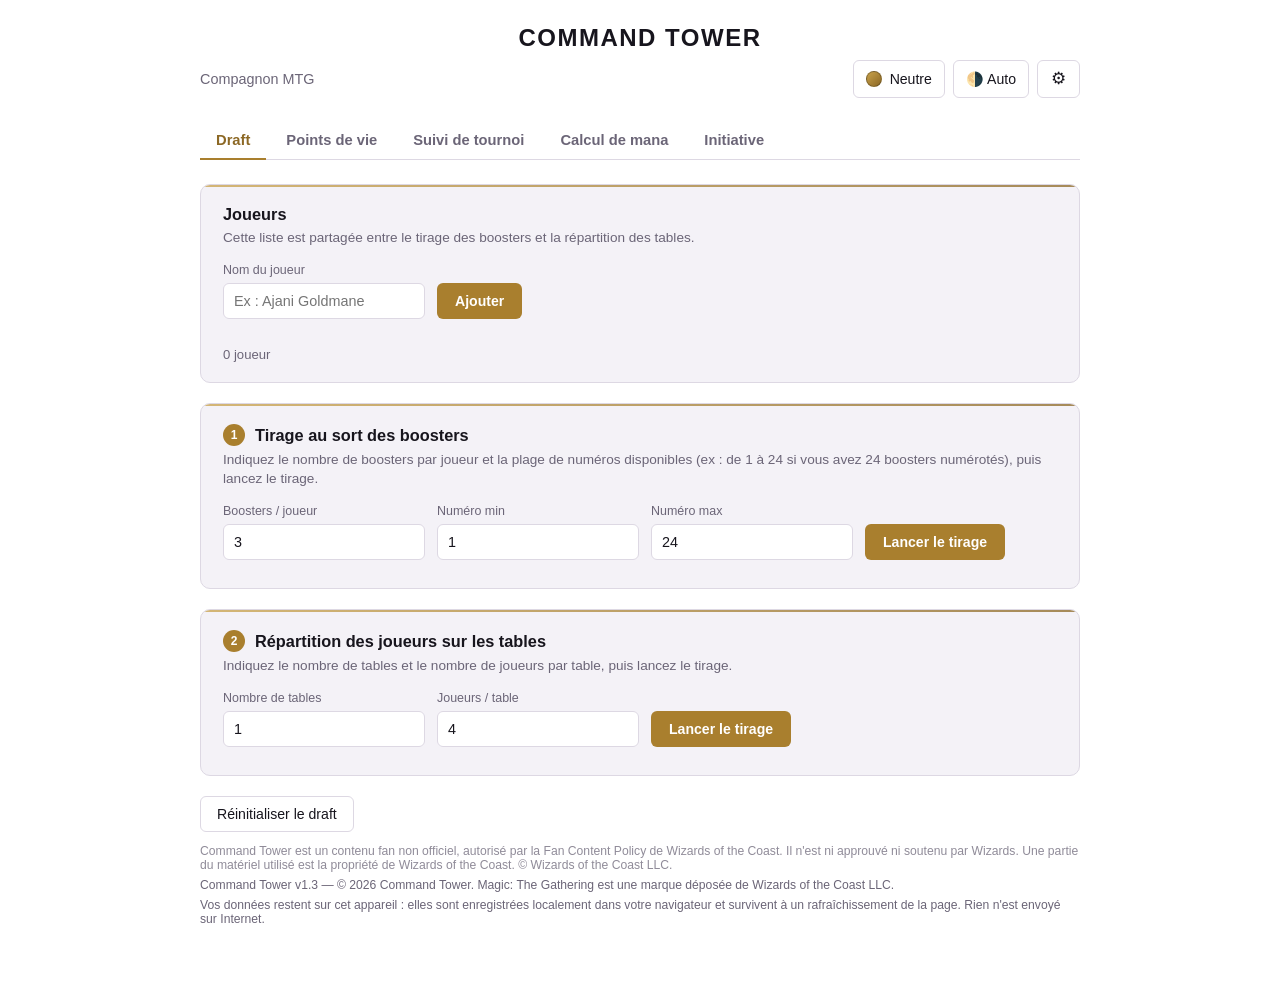
==== commit dbb85eb1: "Add files via upload" ====
--- a/index.html
+++ b/index.html
@@ -85,6 +85,14 @@
 
   *{ box-sizing: border-box; }
 
+  /* iPadOS et iOS gonflent automatiquement le texte à la rotation en paysage :
+     l'écran paraît alors zoomé, jusqu'à ce qu'on pince pour revenir. Cette règle
+     désactive ce comportement — elle avait été perdue lors de la fusion du
+     calculateur de mana. */
+  html{
+    -webkit-text-size-adjust: 100%;
+    text-size-adjust: 100%;
+  }
   body{
     margin:0;
     background: var(--bg);
@@ -654,7 +662,6 @@
   .turn-next{ opacity:0.55; }
   .turn-next:hover, .turn-num:hover{ opacity:1; border-color: var(--accent); }
   /* La pastille de thème cède le coin au marqueur de tour. */
-  .life-fullscreen-overlay[data-turns="on"] .fs-theme-btn{ right:auto; left:10px; }
 
   /* Joueur éliminé : la zone s'estompe pour se distinguer d'un coup d'œil,
      surtout à trois ou quatre joueurs. Elle reste entièrement utilisable —
@@ -913,6 +920,44 @@
     min-height:0;
     flex-shrink:1;
   }
+  /* Sur tablette, la ligne de compteurs est repositionnée dans la grille du bloc :
+     « display: contents » laisse ses enfants participer directement à la grille. */
+  /* Troll à deux têtes sur tablette : les deux tiroirs se placent de part et
+     d'autre du bloc, un par coéquipier, laissant le centre aux points de vie. */
+  @media (min-width: 700px){
+    .life-fullscreen-overlay[data-teams="on"] .fs-block:has(.res-panel.open){
+      grid-template-columns: minmax(140px, 24%) 1fr minmax(140px, 24%);
+    }
+    .life-fullscreen-overlay[data-teams="on"] .fs-block:has(.res-panel.open) .res-drawer:first-of-type{
+      grid-column:1; grid-row:1 / span 3;
+      border-right:1px solid var(--border); border-left:none;
+      padding-right:10px; padding-left:0;
+    }
+    .life-fullscreen-overlay[data-teams="on"] .fs-block:has(.res-panel.open) .res-drawer:last-of-type{
+      grid-column:3; grid-row:1 / span 3;
+      align-self:stretch;
+      border-left:1px solid var(--border); border-right:none;
+      padding-left:10px; padding-right:0;
+      min-height:0;
+      display:flex; flex-direction:column;
+    }
+    .life-fullscreen-overlay[data-teams="on"] .fs-block:has(.res-panel.open) .life-player-name,
+    .life-fullscreen-overlay[data-teams="on"] .fs-block:has(.res-panel.open) .life-mid,
+    .life-fullscreen-overlay[data-teams="on"] .fs-block:has(.res-panel.open) .counter-row{ grid-column:2; }
+  }
+
+  @media (min-width: 700px){
+    .fs-block:has(.res-panel.open) .life-bottom{ display: contents; }
+    .fs-block:has(.res-panel.open) .res-drawer{
+      grid-column:1; grid-row:1 / span 3;
+      align-self:stretch;
+      border-right:1px solid var(--border);
+      padding-right:10px;
+      min-height:0;
+      display:flex;
+      flex-direction:column;
+    }
+  }
   /* Séparateur discret entre deux blocs côte à côte. */
   /* Séparateur entre deux joueurs côte à côte. Les blocs de la zone haute étant
      pivotés à 180°, leur bordure gauche s'affiche à droite : on prend donc l'autre
@@ -921,6 +966,13 @@
   .fs-zone-top[data-cols="2"] .fs-block + .fs-block{ border-right: 1px solid var(--border); }
   /* Tailles fluides : les blocs doivent tenir sans rogner les compteurs poison,
      y compris en paysage ou à quatre joueurs. */
+  /* « Nom 1 × Nom 2 » peut être long : on autorise le retour à la ligne. */
+  .life-fullscreen-overlay[data-teams="on"] .life-player-name{
+    white-space: normal;
+    line-height: 1.15;
+    max-width: 95%;
+    text-align: center;
+  }
   .fs-block .life-player-name{
     font-size: clamp(0.85rem, 3.2vh, 1.5rem);
     margin-bottom: clamp(4px, 1.6vh, 18px);
@@ -1072,6 +1124,10 @@
     }
     .fs-block:has(.res-panel.open) .life-player-name{ grid-column:2; grid-row:1; }
     .fs-block:has(.res-panel.open) .life-mid{ grid-column:2; grid-row:2; }
+    /* La colonne de gauche ne contient QUE le tiroir de ressources. Les compteurs
+       permanents (taxe et poison) remontent sous les boutons d'ajustement, où ils
+       restent lisibles et à portée — ils étaient auparavant comprimés dans la
+       colonne latérale. */
     .fs-block:has(.res-panel.open) .life-bottom{
       grid-column:1; grid-row:1 / span 3;
       align-self:stretch;
@@ -1080,7 +1136,12 @@
       padding-right:10px;
       min-height:0;
     }
-    .fs-block:has(.res-panel.open) .counter-row{ margin-top:8px; }
+    .fs-block:has(.res-panel.open) .counter-row{
+      grid-column:2; grid-row:3;
+      margin-top:10px;
+      align-self:end;
+      width:auto;
+    }
     /* Ressources empilées en une colonne, défilables. */
     .fs-block:has(.res-panel.open) .res-grid{ grid-template-columns: 1fr; gap:8px; }
     .fs-block:has(.res-panel.open) .res-panel.open{
@@ -1147,48 +1208,10 @@
   .dice-result.rolling{ letter-spacing: 2px; opacity: 0.75; }
 
   /* Sélecteur de thème propre à chaque joueur, dans le coin du bloc plein écran. */
-  .fs-theme-btn{
-    position:absolute;
-    top:10px; right:10px;
-    width:30px; height:30px;
-    border-radius:50%;
-    border:1px solid var(--border);
-    background: var(--accent-gradient);
-    cursor:pointer;
-    padding:0;
-    opacity:0.85;
-    z-index:2;
-  }
-  .fs-theme-btn:hover{ opacity:1; border-color: var(--accent); }
-  .fs-theme-menu{
-    position:absolute;
-    top:44px; right:8px;
-    z-index:3;
-    background: var(--surface);
-    border:1px solid var(--border);
-    border-radius:10px;
-    padding:8px;
-    width:210px;
-    /* Ne jamais dépasser le bloc du joueur : sur mobile et en paysage, un menu
-       de hauteur fixe sortait de l'écran. */
-    max-width: calc(100% - 16px);
-    max-height: calc(100% - 52px);
-    overflow-y:auto;
-    box-shadow:0 12px 30px rgba(0,0,0,0.45);
-    text-align:left;
-  }
-  .fs-theme-menu .theme-option{ font-size: 0.8rem; padding: 6px; }
-  .fs-theme-menu .theme-group-label{ padding: 6px 6px 3px; }
   @media (max-width: 560px), (max-height: 520px){
-    .fs-theme-menu{ left:8px; right:8px; width:auto; }
-  }
-  .fs-theme-btn{ z-index: 4; }
+  }
   /* À partir de trois joueurs, les blocs sont trop étroits pour une pastille de thème :
      le choix des couleurs passe par les réglages (engrenage du bandeau central). */
-  .life-fullscreen-overlay[data-count="3"] .fs-theme-btn,
-  .life-fullscreen-overlay[data-count="4"] .fs-theme-btn,
-  .life-fullscreen-overlay[data-count="3"] .fs-theme-menu,
-  .life-fullscreen-overlay[data-count="4"] .fs-theme-menu{ display: none; }
 
 
   /* ---------- Tiroir de ressources (bas de chaque bloc joueur) ---------- */
@@ -1326,7 +1349,6 @@
     width:22px; height:14px; border-radius:3px; flex-shrink:0;
     border:1px solid rgba(0,0,0,0.25);
   }
-  .fs-theme-menu[hidden]{ display:none; }
   .fs-strip-actions .secondary{ padding:8px 12px; font-size:0.82rem; }
   .fs-dice-panel .secondary{ padding:8px 12px; font-size:0.82rem; }
 
@@ -2036,6 +2058,58 @@
   /* Étoile marquant les joueurs enregistrés au carnet. */
   .roster-star{ color: var(--accent-strong); font-size:0.85em; margin-right:3px; flex-shrink:0; }
 
+  /* ---------- Donjon Undercity ---------- */
+  .dungeon-grid{
+    display:grid;
+    grid-template-columns: repeat(6, 1fr);
+    gap:6px;
+  }
+  .dungeon-room{
+    grid-column: span 6;
+    border:1px solid var(--border);
+    border-radius:8px;
+    padding:8px 10px;
+    background: var(--bg);
+    text-align:center;
+    cursor:default;
+    position:relative;
+    transition: background-color .2s ease, border-color .2s ease;
+  }
+  .dungeon-room[data-span="3"]{ grid-column: span 3; }
+  .dungeon-room[data-span="2"]{ grid-column: span 2; }
+  .dungeon-name{ display:block; font-weight:700; font-size:0.92rem; margin-bottom:3px; }
+  .dungeon-text{ display:block; font-size:0.74rem; color: var(--text-muted); line-height:1.35; }
+  /* Salle occupée : teinte discrète reprenant l'accent du thème. */
+  .dungeon-room.occupied{
+    background: var(--gold-soft, rgba(201,162,75,0.14));
+    border-color: var(--accent);
+  }
+  /* Salle accessible pour au moins un joueur. */
+  .dungeon-room.reachable{ cursor:pointer; border-style:dashed; border-color: var(--accent-strong); }
+  .dungeon-room.reachable:hover{ background: var(--gold-soft, rgba(201,162,75,0.10)); }
+  .dungeon-tokens{ display:flex; flex-wrap:wrap; gap:4px; justify-content:center; margin-top:6px; }
+  .dungeon-token{
+    display:inline-flex; align-items:center; gap:4px;
+    background: var(--accent-gradient);
+    color: var(--bg);
+    border-radius:999px;
+    padding:2px 9px;
+    font-size:0.72rem;
+    font-weight:700;
+    max-width:100%;
+    overflow:hidden; text-overflow:ellipsis; white-space:nowrap;
+  }
+  .dungeon-empty{ color: var(--text-muted); font-style:italic; font-size:0.82rem; }
+  .dungeon-legend{ font-size:0.76rem; color: var(--text-muted); margin:10px 0 0; }
+  @media (max-width:560px){
+    .dungeon-text{ font-size:0.7rem; }
+    .dungeon-name{ font-size:0.85rem; }
+    .dungeon-room{ padding:6px 7px; }
+  }
+  /* Version compacte dans la fenêtre de plein écran. */
+  .modal-dynamic .dungeon-grid{ gap:4px; }
+  .modal-dynamic .dungeon-text{ font-size:0.68rem; }
+
   .check-row{
     display:flex;
     align-items:center;
@@ -2090,6 +2164,9 @@
   /* Couronne et cycle jour/nuit partagent la même ligne. */
   .strip-icons{ display:flex; align-items:center; justify-content:center; gap:14px; }
   .daynight-btn.is-day{ opacity:1; color: var(--accent-strong); }
+  /* Le donjon n'apparaît que si au moins un joueur y progresse. */
+  .dungeon-btn{ opacity:1; color: var(--accent-strong); }
+  .dungeon-btn[hidden]{ display:none; }
   .daynight-btn.is-night{ opacity:1; color: var(--text); }
   .fs-block .life-player-name{ display:flex; align-items:center; justify-content:center; }
 
@@ -2227,6 +2304,7 @@
     <button class="tab-btn" data-view="life" id="tab-life" role="tab" aria-selected="false" aria-controls="view-life" type="button">Points de vie</button>
     <button class="tab-btn" data-view="tournament" id="tab-tournament" role="tab" aria-selected="false" aria-controls="view-tournament" type="button">Suivi de tournoi</button>
     <button class="tab-btn" data-view="mana" id="tab-mana" role="tab" aria-selected="false" aria-controls="view-mana" type="button">Calcul de mana</button>
+    <button class="tab-btn" data-view="dungeon" id="tab-dungeon" role="tab" aria-selected="false" aria-controls="view-dungeon" type="button">Initiative</button>
   </nav>
 
   <main>
@@ -2317,10 +2395,11 @@
           <button class="score-btn" data-count="4" type="button">4</button>
         </div>
 
-        <label class="check-row" style="margin-top:14px;">
-          <input type="checkbox" id="life-commander">
-          <span>Partie Commander (suivi de la taxe de commandant)</span>
-        </label>
+        <div class="field" style="margin-top:14px;">
+          <label for="life-format">Format de jeu</label>
+          <select id="life-format"></select>
+        </div>
+        <p class="hint" id="life-format-hint" style="margin:6px 0 12px;"></p>
 
         <label class="check-row">
           <input type="checkbox" id="life-use-roster">
@@ -2335,6 +2414,7 @@
           <button class="score-btn" data-total="25" type="button">25</button>
           <button class="score-btn" data-total="30" type="button">30</button>
           <button class="score-btn" data-total="40" type="button">40</button>
+          <button class="score-btn" data-total="60" type="button">60</button>
           <button class="score-btn" data-total="custom" type="button">Personnalisé</button>
         </div>
         <div class="field-row" id="life-custom-total-row" hidden style="margin-top:10px;">
@@ -2388,6 +2468,7 @@
           <div class="strip-icons">
             <button class="monarch-btn" id="fs-monarch-btn" type="button" aria-haspopup="dialog" aria-label="Monarque"></button>
             <button class="monarch-btn daynight-btn" id="fs-daynight-btn" type="button" aria-haspopup="dialog" aria-label="Cycle jour/nuit"></button>
+            <button class="monarch-btn dungeon-btn" id="fs-dungeon-btn" type="button" hidden aria-haspopup="dialog" aria-label="Donjon Undercity"></button>
           </div>
           <div class="dice-result" aria-live="polite"></div>
           <span class="timer-display fs-timer-display" hidden></span>
@@ -2496,6 +2577,18 @@
       </div>
 
 </section>
+
+    <!-- INITIATIVE : DONJON UNDERCITY -->
+    <section id="view-dungeon" class="view" role="tabpanel" aria-labelledby="tab-dungeon" tabindex="0">
+      <div class="card">
+        <h2>Initiative — donjon Undercity</h2>
+        <p class="hint">Suivez la progression de chaque joueur dans le donjon. Touchez une salle accessible, puis choisissez le joueur qui s'y rend. Les joueurs ne peuvent emprunter que les passages existants, mais peuvent revenir en arrière en cas d'erreur.</p>
+        <div id="dungeon-host"></div>
+        <div class="actions" style="margin-top:12px;">
+          <button class="secondary" id="dungeon-reset-btn" type="button">Sortir tous les joueurs du donjon</button>
+        </div>
+      </div>
+    </section>
 
     <!-- CALCUL DE MANA -->
     <section id="view-mana" class="view" role="tabpanel" aria-labelledby="tab-mana" tabindex="0">
@@ -2809,6 +2902,11 @@
     tables: null   // { numTables, perTable, assignment: { name: {table, position, size} }, groups: [...] }
   };
 
+  // Position de chaque joueur dans le donjon : { cléJoueur: idSalle }
+  // pos : salle actuelle ; path : chemin réellement emprunté, qui seul autorise
+  // le retour en arrière (revenir à la salle d'où l'on vient, pas à n'importe
+  // quelle salle menant ici).
+  const dungeon = { pos: {}, path: {} };
   const tournamentHistory = [];   // tournois terminés, du plus récent au plus ancien
   const tournament = {
     bo: 3,                      // format des matchs : 1, 3 ou 5 manches
@@ -2896,6 +2994,7 @@
       document.getElementById('view-'+btn.dataset.view).classList.add('active');
       if(btn.dataset.view === 'tournament') renderTournamentPage();
       if(btn.dataset.view === 'life') renderLifePlayerSelects();
+      if(btn.dataset.view === 'dungeon') renderAllDungeons();
     });
   });
 
@@ -2990,8 +3089,27 @@
   // NOTE INTERNE : à chaque nouvelle version, ajouter une entrée EN TÊTE de CHANGELOG
   // ({ version, date, changes: [...] }) et mettre APP_VERSION à jour. Le pied de page
   // et l'onglet « Version » des réglages se mettent à jour automatiquement.
-  const APP_VERSION = '1.2';
+  const APP_VERSION = '1.3';
   const CHANGELOG = [
+    {
+      version: '1.3',
+      date: '2026',
+      changes: [
+        "Nouvel onglet Initiative : suivi du donjon Undercity, avec les neuf salles de la carte, les passages autorises, plusieurs joueurs par salle et retour en arriere possible.",
+        "Donjon : la salle Trap propose d'appliquer les 5 points de degats au suivi de points de vie, et chaque deplacement entre dans l'historique.",
+        "Donjon accessible en fenetre depuis le plein ecran : un raccourci apparait a cote du cycle jour/nuit des qu un joueur y progresse, et la fenetre reste ouverte entre les actions.",
+        "Points de vie : chaque format propose son nombre de joueurs habituel, et 60 points de vie rejoint les prereglages.",
+        "Points de vie : le format de jeu se choisit dans une liste (Classique, Commander, Duel Commander, Brawl, Troll a deux tetes, Troll a deux tetes Commander) qui applique ses valeurs par defaut.",
+        "Nouveau mode Troll a deux tetes : deux equipes de deux joueurs partageant points de vie, poison et tour, avec des ressources propres a chacun et un seuil de 15 compteurs poison.",
+        "Points de vie : bouton Toss pour designer le premier joueur, avec animation et entree dans l'historique ; il disparait jusqu'au match suivant.",
+        "Plein ecran : suivi des tours optionnel, joueur actif mis en avant et les autres legerement estompes.",
+        "Plein ecran : toutes les actions sont regroupees dans un menu Reglages unique, et le theme de l'application s'y change sans quitter la partie.",
+        "Plein ecran : le reglage des couleurs des joueurs quitte les blocs pour ne vivre que dans les reglages.",
+        "Correction : le texte etait agrandi automatiquement a la rotation en paysage sur tablette.",
+        "Correction : la mention Temps ecoule pouvait survivre a un effacement des donnees.",
+        "Correction : sur tablette, taxe et poison passent sous les boutons d'ajustement quand les ressources sont ouvertes."
+      ]
+    },
     {
       version: '1.2',
       date: '2026',
@@ -3768,6 +3886,7 @@
   }
 
   function closeModal(){
+    if(typeof dungeonModalActive !== 'undefined') dungeonModalActive = false;
     modalOverlay.hidden = true;
     unmountModalHost();
     modalActions.innerHTML = '';
@@ -3959,6 +4078,7 @@
         players: state.players,
         draft: state.draft,
         tables: state.tables,
+        dungeon: dungeon,
         roster: roster,
         rosterSeq: rosterSeq,
         tournamentHistory: tournamentHistory,
@@ -3979,6 +4099,8 @@
           playerCount: life.playerCount,
           resources: life.resources,
           resOpen: life.resOpen,
+          format: life.format,
+          teams: life.teams,
           commander: life.commander,
           commanderMode: life.commanderMode,
           useRoster: life.useRoster,
@@ -4026,6 +4148,10 @@
     if(Array.isArray(saved.players)) state.players = saved.players;
     if(saved.draft) state.draft = saved.draft;
     if(saved.tables) state.tables = saved.tables;
+    if(saved.dungeon && saved.dungeon.pos && typeof saved.dungeon.pos === 'object'){
+      dungeon.pos = saved.dungeon.pos;
+      if(saved.dungeon.path && typeof saved.dungeon.path === 'object') dungeon.path = saved.dungeon.path;
+    }
     if(Array.isArray(saved.roster)){
       roster.length = 0;
       saved.roster.forEach(p => {
@@ -4043,7 +4169,13 @@
       if([1,3,5].indexOf(saved.tournament.bo) >= 0) tournament.bo = saved.tournament.bo;
       if(Array.isArray(saved.tournament.rounds)) tournament.rounds = saved.tournament.rounds;
       if(Array.isArray(saved.tournament.droppedPlayers)) tournament.droppedPlayers = new Set(saved.tournament.droppedPlayers);
-      if(typeof saved.tournament.timerEndTime === 'number') roundTimer.endTime = saved.tournament.timerEndTime;
+      // Un chrono n'a de sens que si des rondes existent : sans cette garde, un
+    // chrono expiré pouvait survivre à un effacement partiel et réafficher
+    // « Temps écoulé » alors qu'aucun tournoi n'est en cours.
+    if(typeof saved.tournament.timerEndTime === 'number'
+       && Array.isArray(saved.tournament.rounds) && saved.tournament.rounds.length > 0){
+      roundTimer.endTime = saved.tournament.timerEndTime;
+    }
       roundTimer.soundPlayed = !!saved.tournament.timerSoundPlayed;
       let maxId = 0;
       tournament.rounds.forEach(round => round.matches.forEach(m => {
@@ -4071,6 +4203,8 @@
       if(Number.isInteger(saved.life.playerCount) && saved.life.playerCount >= 1 && saved.life.playerCount <= MAX_PLAYERS){
         life.playerCount = saved.life.playerCount;
       }
+      if(saved.life.format && LIFE_FORMATS[saved.life.format]) life.format = saved.life.format;
+      life.teams = !!saved.life.teams;
       life.commander = !!saved.life.commander;
       if(saved.life.commanderMode === 'commander' || saved.life.commanderMode === 'duel'){
         life.commanderMode = saved.life.commanderMode;
@@ -4164,6 +4298,7 @@
     });
     refreshPlayerPlaceholder();
     renderRosterQuickPicks();
+    if(typeof renderAllDungeons === 'function') renderAllDungeons();
     invalidateStandings();   // le classement dépend de la liste des joueurs
     persistState();
   }
@@ -4417,6 +4552,8 @@
 
   // ---------- Points de vie ----------
   const POISON_LETHAL = 10;
+  const POISON_LETHAL_TEAMS = 15;   // Troll à deux têtes : 15 compteurs poison
+  function poisonLethal(){ return life.teams ? POISON_LETHAL_TEAMS : POISON_LETHAL; }
   const life = {
     playerCount: 2,        // 1 à 4 joueurs
     names: [null, null],
@@ -4428,6 +4565,8 @@
     useRoster: false,      // afficher la sélection des joueurs enregistrés
     customTotal: false,    // total de points de vie libre plutôt qu'un préréglage
     blockThemes: [null, null],  // thème de couleur propre à chaque joueur en plein écran
+    format: 'classic',          // clé de LIFE_FORMATS
+    teams: false,               // Troll à deux têtes : 2 équipes de 2 joueurs
     commander: false,           // partie Commander → suivi de la taxe de commandant
     commanderMode: null,        // 'commander' (multi, 40 PV, dégâts) ou 'duel' (20 PV, sans dégâts)
     resources: [],              // { tax, energy, mana:{…}, cmd:{…} } par joueur
@@ -4519,7 +4658,8 @@
   const lifeCustomTotalRow = document.getElementById('life-custom-total-row');
   const lifeCustomTotalInput = document.getElementById('life-custom-total');
   const lifeCountPicker = document.getElementById('life-count-picker');
-  const lifeCommander = document.getElementById('life-commander');
+  const lifeFormatSelect = document.getElementById('life-format');
+  const lifeFormatHint = document.getElementById('life-format-hint');
   const lifeBlocksCol = document.getElementById('life-blocks-col');
   const fsZoneTop = document.getElementById('fs-zone-top');
   const fsZoneBottom = document.getElementById('fs-zone-bottom');
@@ -4541,6 +4681,9 @@
     '12': '<svg xmlns="http://www.w3.org/2000/svg" viewBox="0 0 1024 1024" fill="currentColor" focusable="false" aria-hidden="true"><path d="M512,198.88c-.36,0-.71-.04-1.06-.12l-222.73-48.7c-1.79-.39-3.22-1.72-3.73-3.48-.52-1.75-.03-3.65,1.26-4.94l50.06-50.06c.94-.94,2.21-1.46,3.53-1.46h345.36c1.33,0,2.6.53,3.53,1.46l50.06,50.06c1.29,1.29,1.78,3.19,1.26,4.94-.51,1.75-1.94,3.09-3.73,3.48l-222.74,48.71c-.35.08-.7.12-1.06.12ZM299.26,142.24l212.73,46.52,212.74-46.52-42.13-42.13h-341.22l-42.13,42.13Z"/><path d="M684.68,933.89h-345.36c-2.29,0-4.3-1.56-4.85-3.79l-78.36-313.3c-.6-2.4.65-4.88,2.95-5.83l251.05-103.59c1.21-.5,2.6-.5,3.81,0l251.1,103.59c2.29.95,3.54,3.43,2.95,5.83l-78.43,313.3c-.56,2.23-2.56,3.79-4.85,3.79ZM343.23,923.89h337.55l76.44-305.32-245.21-101.16-245.15,101.16,76.37,305.32Z"/><path d="M260.96,620.59c-1.71,0-3.36-.88-4.29-2.42L90.82,341.89c-1.18-1.97-.87-4.49.75-6.11l194.15-194.14c1.2-1.2,2.93-1.72,4.6-1.35l222.73,48.7c2.29.5,3.93,2.53,3.93,4.88v318.13c0,2.02-1.21,3.85-3.09,4.62l-251.04,103.59c-.62.26-1.26.38-1.9.38ZM101.41,340.09l161.62,269.24,243.98-100.67V197.9s-216.14-47.26-216.14-47.26l-189.46,189.45Z"/><path d="M763.11,620.59c-.63,0-1.29-.12-1.9-.38l-251.1-103.59c-1.87-.77-3.1-2.6-3.1-4.62V193.88c0-2.35,1.64-4.38,3.93-4.88l222.73-48.7c1.65-.37,3.4.15,4.6,1.35l194.15,194.14c1.62,1.62,1.93,4.14.75,6.11l-165.78,276.27c-.93,1.55-2.58,2.43-4.29,2.43ZM517,508.66l244.04,100.67,161.55-269.24-189.46-189.45-216.13,47.26v310.76Z"/><path d="M339.32,933.89c-1.29,0-2.57-.5-3.53-1.46l-180.77-180.76c-.47-.47-.83-1.01-1.08-1.62l-63.44-153.22c-.25-.6-.38-1.26-.38-1.91v-255.59c0-2.25,1.49-4.22,3.66-4.82,2.16-.62,4.45.32,5.62,2.24l164.35,273.04c.25.42.44.88.56,1.36l79.86,316.53c.56,2.18-.42,4.46-2.37,5.57-.77.44-1.62.65-2.47.65ZM162.79,745.3l167.25,167.24-75.25-298.23L100.11,357.32v236.6l62.68,151.38Z"/><path d="M684.68,933.89c-.85,0-1.7-.21-2.47-.65-1.95-1.1-2.93-3.39-2.37-5.57l79.85-316.53c.12-.48.3-.94.56-1.36l164.36-273.04c1.16-1.92,3.46-2.86,5.62-2.24,2.17.6,3.66,2.57,3.66,4.82v255.84c0,.65-.13,1.31-.38,1.91l-63.33,152.85c-.25.61-.61,1.16-1.08,1.62l-180.88,180.88c-.97.97-2.25,1.46-3.53,1.46ZM769.2,614.3l-75.24,298.23,167.35-167.35,62.57-151.02v-236.84l-154.69,256.99Z"/><path d="M460.59,812.23v-155.75c-1.68,1.96-4.25,3.8-7.72,5.51-3.47,1.72-7.09,3.08-10.87,4.1-3.78,1.02-6.97,1.52-9.56,1.52v-17.22c3.71-.56,7.88-1.77,12.5-3.62,4.62-1.85,8.94-4.39,12.97-7.61,4.03-3.22,7.02-7.14,8.98-11.76h15.33v184.84h-21.63Z"/><path d="M527.28,812.23v-10.29c0-7.07.58-13.51,1.73-19.32,1.16-5.81,3.11-11.87,5.88-18.17,2.77-6.3,6.53-13.65,11.29-22.05l17.01-30.14c1.61-2.8,2.9-5.72,3.89-8.77.98-3.05,1.77-6.18,2.36-9.4.59-3.22,1-6.46,1.21-9.71s.31-6.49.31-9.71c0-8.89-.35-15.54-1.05-19.95-.7-4.41-1.87-7.33-3.52-8.77-1.65-1.43-3.9-2.15-6.77-2.15s-5.32.75-7.14,2.26c-1.82,1.51-3.15,4.59-3.99,9.24-.84,4.66-1.26,11.68-1.26,21.06v24.05h-21.21v-13.02c0-13.3.7-24.56,2.1-33.76,1.4-9.21,4.58-16.21,9.56-21,4.97-4.79,12.81-7.19,23.53-7.19,8.19,0,14.47,2.19,18.85,6.56,4.38,4.38,7.39,10.4,9.03,18.06,1.64,7.67,2.47,16.47,2.47,26.41,0,6.09-.39,11.76-1.16,17.01-.77,5.25-2,10.29-3.68,15.12-1.68,4.83-3.92,9.77-6.72,14.81l-16.8,30.25c-3.92,7-6.92,12.71-8.98,17.12-2.07,4.41-3.48,8.45-4.25,12.13-.77,3.68-1.16,8.03-1.16,13.08h39.91v16.28h-61.44Z"/></svg>',
     '20': '<svg xmlns="http://www.w3.org/2000/svg" viewBox="0 0 1024 1024" fill="currentColor" focusable="false" aria-hidden="true"><path d="M769.66,432.76H254.35c-1.84,0-3.52-1-4.39-2.61-.87-1.61-.8-3.57.2-5.11L507.81,27.9c1.86-2.84,6.54-2.84,8.4,0l257.66,397.14c1,1.54,1.06,3.5.19,5.11-.88,1.61-2.56,2.61-4.39,2.61ZM263.55,422.76h496.92L512.01,39.8l-248.46,382.96Z"/><path d="M512.01,810.62c-.2,0-.4,0-.6-.04l-416.9-50.39c-1.61-.19-3.02-1.15-3.8-2.57-.77-1.42-.81-3.12-.1-4.58l159.24-327.47c.77-1.6,2.35-2.67,4.13-2.8,1.79-.09,3.49.7,4.49,2.17l257.66,377.86c1.1,1.62,1.16,3.73.14,5.41-.91,1.5-2.54,2.4-4.27,2.4ZM102.68,751.11l398.99,48.22-246.59-361.63-152.4,313.41Z"/><path d="M95.11,760.23c-.37,0-.74-.04-1.12-.13-2.26-.53-3.88-2.54-3.88-4.87v-485.1c0-2.02,1.21-3.84,3.08-4.61,1.86-.78,3.99-.36,5.44,1.06l159.24,157.63c1.52,1.51,1.91,3.81.98,5.74l-159.24,327.47c-.85,1.75-2.61,2.81-4.49,2.81ZM100.11,282.11v451.4l148.18-304.72-148.18-146.68Z"/><path d="M512.01,810.62c-1.73,0-3.36-.9-4.27-2.4-1.02-1.68-.97-3.79.14-5.41l257.66-377.86c1-1.47,2.67-2.31,4.49-2.17,1.78.13,3.36,1.2,4.13,2.8l159.23,327.47c.71,1.45.67,3.16-.1,4.58-.78,1.42-2.19,2.37-3.8,2.57l-416.89,50.39c-.19.03-.4.04-.59.04ZM768.94,437.7l-246.59,361.63,398.98-48.22-152.39-313.41Z"/><path d="M928.89,760.23c-1.88,0-3.64-1.06-4.49-2.81l-159.23-327.47c-.94-1.93-.55-4.23.98-5.74l159.23-157.63c1.45-1.42,3.59-1.81,5.44-1.06,1.86.78,3.08,2.6,3.08,4.61v485.1c0,2.33-1.61,4.34-3.88,4.87-.37.09-.75.13-1.12.13ZM775.72,428.79l148.17,304.72v-451.4l-148.17,146.68Z"/><path d="M254.35,432.76c-1.31,0-2.58-.51-3.52-1.44l-159.24-157.63c-1.11-1.1-1.64-2.65-1.44-4.2.21-1.55,1.11-2.91,2.47-3.69L509.52,26.29c2.01-1.16,4.52-.78,6.12.9,1.58,1.67,1.82,4.22.57,6.16l-257.66,397.14c-.82,1.26-2.17,2.09-3.66,2.25-.18.02-.36.03-.54.03ZM103.29,271.19l150.21,148.7L496.54,45.27,103.29,271.19Z"/><path d="M769.66,432.76c-.18,0-.36,0-.54-.03-1.49-.16-2.84-.99-3.66-2.25L507.81,33.34c-1.25-1.93-1.01-4.48.57-6.16,1.59-1.68,4.11-2.06,6.12-.9l416.89,239.5c1.36.78,2.27,2.14,2.47,3.69.19,1.55-.33,3.1-1.44,4.2l-159.23,157.63c-.94.93-2.21,1.44-3.51,1.44ZM527.47,45.27l243.04,374.61,150.2-148.7L527.47,45.27Z"/><path d="M512.01,998.38c-.87,0-1.74-.22-2.51-.67-1.54-.9-2.49-2.54-2.49-4.32v-187.77c0-2.53,1.88-4.66,4.4-4.96l416.89-50.39c2.29-.35,4.6,1.14,5.34,3.39.75,2.26-.19,4.73-2.26,5.92l-416.89,238.16c-.77.44-1.62.65-2.48.65ZM517,810.05v174.73l387.93-221.62-387.93,46.89Z"/><path d="M512.01,998.38c-.86,0-1.71-.21-2.48-.65l-416.9-238.16c-2.07-1.18-3.02-3.66-2.27-5.92.74-2.25,2.98-3.74,5.34-3.39l416.9,50.39c2.52.3,4.4,2.43,4.4,4.96v187.77c0,1.79-.95,3.43-2.49,4.32-.77.45-1.64.67-2.51.67ZM119.07,763.16l387.94,221.62v-174.73l-387.94-46.89Z"/><path d="M428.55,387.91v-10.29c0-7.07.58-13.51,1.73-19.32,1.16-5.81,3.11-11.87,5.88-18.17,2.77-6.3,6.53-13.65,11.29-22.05l17.01-30.14c1.61-2.8,2.9-5.72,3.89-8.77.98-3.05,1.77-6.18,2.36-9.4.59-3.22,1-6.46,1.21-9.71s.31-6.49.31-9.71c0-8.89-.35-15.54-1.05-19.95-.7-4.41-1.87-7.33-3.52-8.77-1.65-1.43-3.9-2.15-6.77-2.15s-5.32.75-7.14,2.26c-1.82,1.51-3.15,4.59-3.99,9.24-.84,4.66-1.26,11.68-1.26,21.06v24.05h-21.21v-13.02c0-13.3.7-24.56,2.1-33.76,1.4-9.21,4.58-16.21,9.56-21,4.97-4.79,12.81-7.19,23.53-7.19,8.19,0,14.47,2.19,18.85,6.56,4.38,4.38,7.39,10.4,9.03,18.06,1.64,7.67,2.47,16.47,2.47,26.41,0,6.09-.39,11.76-1.16,17.01-.77,5.25-2,10.29-3.68,15.12-1.68,4.83-3.92,9.77-6.72,14.81l-16.8,30.25c-3.92,7-6.92,12.71-8.98,17.12-2.07,4.41-3.48,8.45-4.25,12.13-.77,3.68-1.16,8.03-1.16,13.08h39.91v16.28h-61.44Z"/><path d="M545.33,390.12c-10.08,0-17.4-2.07-21.95-6.2-4.55-4.13-7.42-10.08-8.61-17.85-1.19-7.77-1.79-17.12-1.79-28.04v-88.32c0-10.64.65-19.57,1.94-26.78,1.29-7.21,4.22-12.66,8.77-16.33,4.55-3.68,11.76-5.51,21.63-5.51s17.01,1.84,21.42,5.51c4.41,3.68,7.16,9.12,8.24,16.33,1.08,7.21,1.63,16.14,1.63,26.78v88.32c0,8.19-.25,15.51-.73,21.95-.49,6.44-1.68,11.9-3.57,16.38-1.89,4.48-4.97,7.89-9.24,10.24-4.27,2.35-10.19,3.52-17.75,3.52ZM545.12,371.74c2.03,0,3.75-.26,5.15-.79,1.4-.53,2.52-1.82,3.36-3.89.84-2.06,1.45-5.36,1.84-9.87.38-4.52.58-10.73.58-18.64v-90c0-9.38-.4-16.1-1.21-20.16-.81-4.06-2.01-6.58-3.62-7.56-1.61-.98-3.64-1.47-6.09-1.47s-4.43.47-6.14,1.42c-1.72.95-3.05,3.45-3.99,7.51-.95,4.06-1.42,10.78-1.42,20.16v90.11c0,7.98.19,14.21.58,18.69.38,4.48,1.03,7.76,1.94,9.82.91,2.07,2.1,3.36,3.57,3.89,1.47.52,3.29.79,5.46.79Z"/></svg>'
   };
+  // Herse de donjon : même facture que le soleil et la lune (aplat, currentColor).
+  const DUNGEON_SVG = '<svg xmlns="http://www.w3.org/2000/svg" viewBox="0 0 24 24" fill="currentColor" focusable="false" aria-hidden="true"><path d="M12 1.8 2.6 6.4v15.8h18.8V6.4L12 1.8zm-7.4 6 7.4-3.6 7.4 3.6v1.1H4.6V7.8zm0 3.1h2.1v9.3H4.6v-9.3zm4.1 0h2.3v9.3H8.7v-9.3zm4.3 0h2.3v9.3H13v-9.3zm4.3 0h2.1v9.3h-2.1v-9.3z"/></svg>';
+
   const SUN_SVG = '<svg xmlns="http://www.w3.org/2000/svg" viewBox="0 0 24 24" fill="currentColor" focusable="false" aria-hidden="true"><circle cx="12" cy="12" r="4.6"/><path d="M12 1.6v3.1M12 19.3v3.1M4.2 4.2l2.2 2.2M17.6 17.6l2.2 2.2M1.6 12h3.1M19.3 12h3.1M4.2 19.8l2.2-2.2M17.6 6.4l2.2-2.2" stroke="currentColor" stroke-width="1.9" stroke-linecap="round" fill="none"/></svg>';
   const MOON_SVG = '<svg xmlns="http://www.w3.org/2000/svg" viewBox="0 0 24 24" fill="currentColor" focusable="false" aria-hidden="true"><path d="M20.5 14.6A8.9 8.9 0 0 1 9.4 3.5a8.9 8.9 0 1 0 11.1 11.1z"/></svg>';
 
@@ -4560,28 +4703,77 @@
   // ---------- Construction dynamique des blocs joueur (1 à 4) ----------
   // Les blocs n'existent plus en dur dans le HTML : ils sont générés selon le nombre
   // de joueurs, à la fois pour la page normale et pour la vue plein écran.
+  /* Tiroir de ressources d'UN joueur. En Troll à deux têtes, chaque bloc en
+     contient deux : les ressources ne sont jamais partagées entre coéquipiers. */
+  function buildResourceDrawer(player, blockSlot){
+    
+    const drawer = document.createElement('div');
+    drawer.className = 'res-drawer';
+
+    const toggle = document.createElement('button');
+    toggle.type = 'button';
+    toggle.className = 'res-toggle';
+    toggle.dataset.slot = player;
+    toggle.setAttribute('aria-expanded', 'false');
+    toggle.innerHTML = '<span class="chev">▲</span><span>Ressources</span>';
+
+    const panel = document.createElement('div');
+    panel.className = 'res-panel';
+    panel.dataset.slot = player;
+
+    const grid = document.createElement('div');
+    grid.className = 'res-grid';
+
+    function resItem(labelHtml, key, step, title){
+      return '<div class="res-item" title="' + title + '">' +
+        '<span class="res-label">' + labelHtml + '</span>' +
+        '<span class="res-controls">' +
+          '<button class="res-btn res-delta-btn" data-slot="' + player + '" data-res="' + key + '" data-delta="' + (-step) + '" type="button" aria-label="Retirer ' + step + ' — ' + title + '">−</button>' +
+          '<span class="res-val" data-slot="' + player + '" data-res="' + key + '">0</span>' +
+          '<button class="res-btn res-delta-btn" data-slot="' + player + '" data-res="' + key + '" data-delta="' + step + '" type="button" aria-label="Ajouter ' + step + ' — ' + title + '">+</button>' +
+        '</span></div>';
+    }
+
+    // Dégâts de commandant : une ligne par adversaire, en partie Commander seulement.
+    if(life.commander && life.commanderMode === 'commander' && life.playerCount > 1){
+      const cmdWrap = document.createElement('div');
+      cmdWrap.className = 'cmd-dmg';
+      let cmdHtml = '<p class="cmd-dmg-title">Dégâts de commandant reçus</p>';
+      for(let src = 1; src <= life.playerCount; src++){
+        if(src === player) continue;
+        const from = life.names[src - 1] || ('Joueur ' + src);
+        cmdHtml += resItem('de ' + escapeHtml(from), 'cmd:' + src, 1,
+                           'Dégâts du commandant de ' + from + ' (21 = défaite)');
+      }
+      cmdWrap.innerHTML = cmdHtml;
+      panel.appendChild(cmdWrap);
+    }
+
+    let html = '';
+    html += resItem('<span class="res-icon">' + ENERGY_SVG + '</span>Énergie', 'energy', 1, 'Compteurs d\'énergie');
+    html += resItem('<span class="res-icon">' + ENERGY_SVG + '</span>Storm', 'storm', 1, 'Compteur de storm (sorts lancés ce tour)');
+    MANA_KEYS.forEach(m => {
+      html += resItem('<span class="res-pip" style="background:var(' + m.varName + ')"></span>' + m.key, 'mana:' + m.key, 1, 'Mana ' + m.label);
+    });
+    grid.innerHTML = html;
+    panel.appendChild(grid);
+    drawer.appendChild(toggle);
+    drawer.appendChild(panel);
+
+    if(life.teams){
+      // Le titre rappelle de qui sont ces ressources.
+      const who = life.names[player - 1] || ('Joueur ' + player);
+      toggle.innerHTML = '<span class="chev">▲</span><span>' + escapeHtml(who) + '</span>';
+    }
+    drawer.dataset.member = player;
+    return drawer;
+  }
+
   function buildLifeBlock(slot, fullscreen){
     const block = document.createElement('div');
     block.className = fullscreen ? 'fs-block' : 'life-block';
     block.dataset.slot = slot;
 
-    if(fullscreen){
-      const themeBtn = document.createElement('button');
-      themeBtn.type = 'button';
-      themeBtn.className = 'fs-theme-btn';
-      themeBtn.dataset.slot = slot;
-      themeBtn.setAttribute('aria-haspopup', 'true');
-      themeBtn.setAttribute('aria-expanded', 'false');
-      themeBtn.setAttribute('aria-label', 'Choisir le thème de couleur du joueur ' + slot);
-      const menu = document.createElement('div');
-      menu.className = 'fs-theme-menu';
-      menu.dataset.slot = slot;
-      menu.hidden = true;
-      menu.setAttribute('role', 'menu');
-      menu.setAttribute('aria-label', 'Thème du joueur ' + slot);
-      block.appendChild(themeBtn);
-      block.appendChild(menu);
-    }
 
     // Marqueur de tour, dans le coin supérieur du bloc. Le numéro indique le tour
     // du joueur ; « + » le fait passer au tour suivant et lui donne la main.
@@ -4669,60 +4861,8 @@
     counterRow.appendChild(poison);
     bottom.appendChild(counterRow);
 
-    // ---- Tiroir de ressources (replié par défaut) ----
-    const drawer = document.createElement('div');
-    drawer.className = 'res-drawer';
-
-    const toggle = document.createElement('button');
-    toggle.type = 'button';
-    toggle.className = 'res-toggle';
-    toggle.dataset.slot = slot;
-    toggle.setAttribute('aria-expanded', 'false');
-    toggle.innerHTML = '<span class="chev">▲</span><span>Ressources</span>';
-
-    const panel = document.createElement('div');
-    panel.className = 'res-panel';
-    panel.dataset.slot = slot;
-
-    const grid = document.createElement('div');
-    grid.className = 'res-grid';
-
-    function resItem(labelHtml, key, step, title){
-      return '<div class="res-item" title="' + title + '">' +
-        '<span class="res-label">' + labelHtml + '</span>' +
-        '<span class="res-controls">' +
-          '<button class="res-btn res-delta-btn" data-slot="' + slot + '" data-res="' + key + '" data-delta="' + (-step) + '" type="button" aria-label="Retirer ' + step + ' — ' + title + '">−</button>' +
-          '<span class="res-val" data-slot="' + slot + '" data-res="' + key + '">0</span>' +
-          '<button class="res-btn res-delta-btn" data-slot="' + slot + '" data-res="' + key + '" data-delta="' + step + '" type="button" aria-label="Ajouter ' + step + ' — ' + title + '">+</button>' +
-        '</span></div>';
-    }
-
-    // Dégâts de commandant : une ligne par adversaire, en partie Commander seulement.
-    if(life.commander && life.commanderMode === 'commander' && life.playerCount > 1){
-      const cmdWrap = document.createElement('div');
-      cmdWrap.className = 'cmd-dmg';
-      let cmdHtml = '<p class="cmd-dmg-title">Dégâts de commandant reçus</p>';
-      for(let src = 1; src <= life.playerCount; src++){
-        if(src === slot) continue;
-        const from = life.names[src - 1] || ('Joueur ' + src);
-        cmdHtml += resItem('de ' + escapeHtml(from), 'cmd:' + src, 1,
-                           'Dégâts du commandant de ' + from + ' (21 = défaite)');
-      }
-      cmdWrap.innerHTML = cmdHtml;
-      panel.appendChild(cmdWrap);
-    }
-
-    let html = '';
-    html += resItem('<span class="res-icon">' + ENERGY_SVG + '</span>Énergie', 'energy', 1, 'Compteurs d\'énergie');
-    html += resItem('<span class="res-icon">' + ENERGY_SVG + '</span>Storm', 'storm', 1, 'Compteur de storm (sorts lancés ce tour)');
-    MANA_KEYS.forEach(m => {
-      html += resItem('<span class="res-pip" style="background:var(' + m.varName + ')"></span>' + m.key, 'mana:' + m.key, 1, 'Mana ' + m.label);
-    });
-    grid.innerHTML = html;
-    panel.appendChild(grid);
-    drawer.appendChild(toggle);
-    drawer.appendChild(panel);
-    bottom.appendChild(drawer);
+    // ---- Tiroir(s) de ressources (repliés par défaut) ----
+    membersOf(slot).forEach(p => bottom.appendChild(buildResourceDrawer(p, slot)));
     block.appendChild(bottom);
 
     return block;
@@ -4732,6 +4872,21 @@
   // assis en face. Le joueur 1 reste seul en bas jusqu'à trois joueurs.
   //   1 joueur  → bas [1]           2 joueurs → bas [1],   haut [2]
   //   3 joueurs → bas [1], haut [2,3]   4 joueurs → bas [1,2], haut [3,4]
+  /* En Troll à deux têtes, l'écran affiche deux ÉQUIPES et non quatre joueurs.
+     Les compteurs partagés (vie, poison, tour) sont indexés par équipe ; les
+     ressources restent propres à chaque joueur. */
+  function blockCount(){ return life.teams ? 2 : life.playerCount; }
+  // Joueurs composant un bloc : [1,2] pour l'équipe 1, [3,4] pour l'équipe 2.
+  function membersOf(slot){
+    return life.teams ? [slot * 2 - 1, slot * 2] : [slot];
+  }
+  // Libellé du bloc : « Nom 1 × Nom 2 » en équipes.
+  function blockLabel(slot){
+    return membersOf(slot)
+      .map(p => life.names[p - 1] || ('Joueur ' + p))
+      .join(' × ');
+  }
+
   function seatSplit(n){
     const bottomCount = (n === 4) ? 2 : 1;
     const bottom = [], top = [];
@@ -4741,7 +4896,7 @@
   }
 
   function renderLifeBlocks(){
-    const n = life.playerCount;
+    const n = blockCount();
 
     // Page normale : une colonne de blocs.
     lifeBlocksCol.innerHTML = '';
@@ -4758,9 +4913,9 @@
     fsZoneTop.dataset.cols = Math.min(2, Math.max(1, top.length));
     fsZoneBottom.dataset.cols = Math.min(2, Math.max(1, bottom.length));
     document.getElementById('life-fullscreen-overlay').dataset.count = n;
+    document.getElementById('life-fullscreen-overlay').dataset.teams = life.teams ? 'on' : 'off';
 
     invalidateTimerNodes();   // des nœuds ont pu être recréés
-    wireBlockThemeButtons();
     for(let s = 1; s <= n; s++) updateLifeBlockDom(s);
     applyAllBlockThemes();
     // Les blocs viennent d'être recréés : on rétablit l'état du tiroir de chacun.
@@ -4873,46 +5028,63 @@
   // Les deux modes suivent la taxe de commandant, mais diffèrent sur le total de
   // départ et sur les dégâts de commandant (sans objet en duel, où il n'y a qu'un
   // seul adversaire et où le format joue traditionnellement à 20 points de vie).
-  const COMMANDER_MODES = {
-    commander: { label: 'Commander',      total: 40, damage: true  },
-    duel:      { label: 'Duel Commander', total: 20, damage: false }
+  /* Formats de jeu : chacun impose ses valeurs par défaut. Le total de points de
+     vie reste librement modifiable ensuite. « teams » désigne le Troll à deux
+     têtes, où quatre joueurs forment deux équipes partageant leurs compteurs. */
+  const LIFE_FORMATS = {
+    classic:      { label: 'Classique 60 cartes',        total: 20, players: 2, tax: false, damage: false, teams: false,
+                    hint: '20 points de vie, sans taxe de commandant.' },
+    commander:    { label: 'Commander',                  total: 40, players: 4, tax: true,  damage: true,  teams: false,
+                    hint: '40 points de vie, taxe et dégâts de commandant suivis.' },
+    duel:         { label: 'Duel Commander',             total: 20, players: 2, tax: true,  damage: false, teams: false,
+                    hint: '20 points de vie et taxe de commandant.' },
+    brawl:        { label: 'Brawl',                      total: 25, players: 2, tax: true,  damage: false, teams: false,
+                    hint: '25 points de vie et taxe de commandant.' },
+    twoheaded:    { label: 'Troll à deux têtes',         total: 40, players: 4, tax: false, damage: false, teams: true,
+                    hint: 'Deux équipes de deux joueurs, 40 points de vie partagés, 15 compteurs poison fatals.' },
+    twoheadedCmd: { label: 'Troll à deux têtes Commander', total: 60, players: 4, tax: true, damage: true, teams: true,
+                    hint: 'Deux équipes de deux joueurs, 60 points de vie partagés, taxe et dégâts de commandant.' }
   };
 
-  function setCommanderMode(mode){
-    const cfg = COMMANDER_MODES[mode];
+  // Remplissage de la liste : le libellé seul, les effets sont décrits en dessous.
+  Object.keys(LIFE_FORMATS).forEach(key => {
+    const opt = document.createElement('option');
+    opt.value = key;
+    opt.textContent = LIFE_FORMATS[key].label;
+    lifeFormatSelect.appendChild(opt);
+  });
+  lifeFormatSelect.addEventListener('change', () => setLifeFormat(lifeFormatSelect.value));
+
+  function formatConfig(){
+    return LIFE_FORMATS[life.format] || LIFE_FORMATS.classic;
+  }
+
+  function setLifeFormat(key){
+    const cfg = LIFE_FORMATS[key];
     if(!cfg) return;
-    life.commander = true;
-    life.commanderMode = mode;
-    // Total de départ par défaut du format — l'utilisateur reste libre de le changer.
-    life.customTotal = false;
+    life.format = key;
+    // Ces indicateurs restent la source de vérité du reste du code.
+    life.commander = cfg.tax;
+    life.commanderMode = cfg.damage ? 'commander' : (cfg.tax ? 'duel' : null);
+    life.teams = cfg.teams;
+    // Chaque format propose son nombre de joueurs habituel ; le Troll à deux
+    // têtes l'impose (quatre joueurs, deux équipes).
+    if(Number.isInteger(cfg.players)) life.playerCount = cfg.players;
+    // Valeurs par défaut du format ; l'utilisateur peut ensuite les changer.
+    // Un total absent des préréglages (60 en Troll à deux têtes Commander) bascule
+    // automatiquement sur « Personnalisé », sinon aucun bouton ne serait actif.
+    const presets = [...lifeTotalPicker.querySelectorAll('.score-btn')]
+      .map(b => parseInt(b.dataset.total, 10)).filter(Number.isInteger);
     life.startTotal = cfg.total;
-    lifeCommander.checked = true;
+    life.customTotal = presets.indexOf(cfg.total) < 0;
+    if(life.customTotal) lifeCustomTotalInput.value = cfg.total;
+    resizeLifeArrays(life.playerCount);
     renderLifeBlocks();
+    renderLifePlayerSelects();
     syncLifeUiFromState();
     persistState();
   }
 
-  function clearCommanderMode(){
-    life.commander = false;
-    life.commanderMode = null;
-    lifeCommander.checked = false;
-    renderLifeBlocks();
-    syncLifeUiFromState();
-    persistState();
-  }
-
-  lifeCommander.addEventListener('change', () => {
-    if(!lifeCommander.checked){ clearCommanderMode(); return; }
-    openModal(
-      'Mode de jeu',
-      'Les deux modes suivent la taxe de commandant. Commander démarre à 40 points de vie et suit les dégâts de commandant ; Duel Commander démarre à 20 et ne les suit pas.',
-      [
-        { label: 'Commander (40 PV)', style: 'primary', onClick: () => setCommanderMode('commander') },
-        { label: 'Duel Commander (20 PV)', style: 'secondary', onClick: () => setCommanderMode('duel') },
-        { label: 'Annuler', style: 'secondary', onClick: clearCommanderMode }
-      ]
-    );
-  });
 
   lifeUseRoster.addEventListener('change', () => {
     life.useRoster = lifeUseRoster.checked;
@@ -4931,8 +5103,26 @@
     lifeRoots().forEach(root => root.querySelectorAll(selector).forEach(fn));
   }
 
+  // Ressources d'un joueur donné (indépendantes du bloc en mode équipes).
+  function updateResourceDom(player){
+    eachInBlocks('.res-val[data-slot="' + player + '"]', el => {
+      if(el.dataset.res.indexOf('cmd:') === 0){
+        const src = parseInt(el.dataset.res.slice(4), 10);
+        const dmg = getRes(player, el.dataset.res);
+        el.textContent = dmg;
+        el.classList.toggle('active', dmg > 0);
+        el.classList.toggle('lethal', dmg >= CMD_LETHAL);
+        return;
+      }
+      const v = getRes(player, el.dataset.res);
+      el.textContent = v;
+      el.classList.toggle('active', v > 0);
+    });
+  }
+
   function updateLifeBlockDom(slot){
-    const name = life.names[slot - 1] || '';
+    // En équipes, le bloc porte les deux noms ; sinon celui du joueur.
+    const name = life.teams ? blockLabel(slot) : (life.names[slot - 1] || '');
     const total = life.totals[slot - 1];
     const poison = life.poison[slot - 1];
     eachInBlocks('.life-name-display[data-slot="' + slot + '"]', el => {
@@ -4944,17 +5134,21 @@
     });
     eachInBlocks('.poison-count-display[data-slot="' + slot + '"]', el => {
       el.textContent = poison;
-      el.classList.toggle('lethal', poison >= POISON_LETHAL);
+      el.classList.toggle('lethal', poison >= poisonLethal());
     });
     // Un joueur est éliminé s'il tombe à 0 point de vie, atteint 10 compteurs
     // poison, ou encaisse 21 dégâts d'un même commandant.
     const dmgLethal = (life.resources[slot - 1] && life.resources[slot - 1].cmd)
       ? Object.values(life.resources[slot - 1].cmd).some(v => (v || 0) >= CMD_LETHAL)
       : false;
-    const defeated = life.started && (total <= 0 || poison >= POISON_LETHAL || dmgLethal);
+    const defeated = life.started && (total <= 0 || poison >= poisonLethal() || dmgLethal);
     eachInBlocks('.fs-block[data-slot="' + slot + '"], .life-block[data-slot="' + slot + '"]', el => {
       el.classList.toggle('is-defeated', defeated);
     });
+
+    // Les ressources sont propres à chaque joueur : en équipes, on met à jour
+    // celles des deux coéquipiers du bloc.
+    membersOf(slot).forEach(p => updateResourceDom(p));
 
     eachInBlocks('.res-val[data-slot="' + slot + '"]', el => {
       const v = getRes(slot, el.dataset.res);
@@ -4967,7 +5161,7 @@
 
   function pad2(n){ return String(n).padStart(2, '0'); }
 
-  function logHistory(slot, kind, delta, value){
+  function logHistory(slot, kind, delta, value, room){
     const last = life.history[life.history.length - 1];
 
     // Pendant un appui maintenu, les incréments successifs sont regroupés en une
@@ -4983,7 +5177,7 @@
     const now = new Date();
     life.history.push({
       time: pad2(now.getHours()) + ':' + pad2(now.getMinutes()),
-      slot, kind, delta, value,
+      slot, kind, delta, value, room: room || null,
       session: holdState.session || null
     });
     // Plafond : on ne conserve que les HISTORY_MAX dernières entrées (borne mémoire + DOM).
@@ -5006,6 +5200,14 @@
 
   function historyEntryHtml(h){
     const who = life.names[h.slot - 1] || ('Joueur ' + h.slot);
+    // Le donjon se présente en clair : « Nom → Salle ».
+    if(h.kind === 'dungeon'){
+      return '<div class="life-history-entry">' +
+        '<span class="life-history-time">' + h.time + '</span>' +
+        '<span class="life-history-who">' + escapeHtml(life.names[h.slot - 1] || ('Joueur ' + h.slot)) + '</span>' +
+        '<span class="life-history-change up">donjon → ' + escapeHtml(h.room || '') + '</span>' +
+        '</div>';
+    }
     // Le toss n'est pas une variation chiffrée : on le présente en clair.
     if(h.kind === 'toss'){
       return '<div class="life-history-entry">' +
@@ -5019,6 +5221,7 @@
     const label = h.kind === 'poison' ? 'poison'
                 : h.kind === 'tax' ? 'taxe'
                 : h.kind === 'fetch' ? 'PV — Fetch'
+                : h.kind === 'dungeon' ? 'donjon'
                 : h.kind === 'turn' ? 'tour'
                 : 'PV';
     return '<div class="life-history-entry">' +
@@ -5281,14 +5484,14 @@
   // le reste de l'application conserve le thème global.
   // Applique le thème de chaque joueur présent.
   function applyAllBlockThemes(){
-    for(let s = 1; s <= life.playerCount; s++) applyBlockTheme(s);
+    for(let s = 1; s <= blockCount(); s++) applyBlockTheme(s);
   }
 
   function applyBlockTheme(slot){
     const name = life.blockThemes[slot - 1];
-    document.querySelectorAll('.fs-block').forEach(block => {
-      const btn = block.querySelector('.fs-theme-btn[data-slot="' + slot + '"]');
-      if(!btn) return;
+    // Le bloc est identifié par son propre data-slot : la pastille de couleur a
+    // été retirée des blocs, le réglage passe désormais par le menu Réglages.
+    document.querySelectorAll('.fs-block[data-slot="' + slot + '"]').forEach(block => {
       if(!name){
         // Pas de choix propre : on retire les surcharges, le thème global reprend la main.
         // La ligne dégradée du bloc suit automatiquement (--accent-gradient hérité).
@@ -5313,108 +5516,13 @@
     });
   }
 
-  function closeAllBlockThemeMenus(){
-    document.querySelectorAll('.fs-theme-menu').forEach(m => { m.hidden = true; });
-    document.querySelectorAll('.fs-theme-btn').forEach(b => b.setAttribute('aria-expanded','false'));
-  }
-
-  function buildBlockThemeMenu(menu, slot){
-    menu.innerHTML = '';
-    // Première entrée : revenir au thème global de l'application.
-    const reset = document.createElement('button');
-    reset.type = 'button';
-    reset.className = 'theme-option';
-    reset.setAttribute('role','menuitem');
-    const rdot = document.createElement('span');
-    rdot.className = 'theme-option-dot';
-    rdot.style.background = 'var(--accent-gradient)';
-    const rspan = document.createElement('span');
-    rspan.textContent = 'Thème de l\'application';
-    reset.appendChild(rdot); reset.appendChild(rspan);
-    reset.addEventListener('click', () => {
-      life.blockThemes[slot - 1] = null;
-      applyBlockTheme(slot);
-      buildBlockThemeMenu(menu, slot);
-      closeAllBlockThemeMenus();
-      persistState();
-    });
-    menu.appendChild(reset);
-
-    THEME_GROUPS.forEach(group => {
-      const label = document.createElement('div');
-      label.className = 'theme-group-label';
-      label.textContent = group.label;
-      menu.appendChild(label);
-      group.names.forEach(name => {
-        const t = COLOR_THEMES[name];
-        if(!t) return;
-        const btn = document.createElement('button');
-        btn.type = 'button';
-        btn.className = 'theme-option' + (life.blockThemes[slot - 1] === name ? ' selected' : '');
-        btn.dataset.theme = name;
-        btn.setAttribute('role','menuitem');
-        const dot = document.createElement('span');
-        dot.className = 'theme-option-dot';
-        dot.style.background = t.gradient;
-        const span = document.createElement('span');
-        span.textContent = name;
-        btn.appendChild(dot); btn.appendChild(span);
-        btn.addEventListener('click', () => {
-          life.blockThemes[slot - 1] = name;
-          applyBlockTheme(slot);
-          buildBlockThemeMenu(menu, slot);
-          closeAllBlockThemeMenus();
-          persistState();
-        });
-        menu.appendChild(btn);
-      });
-    });
-  }
+
 
   // Les blocs étant régénérés à chaque changement de configuration, on (re)câble
   // les boutons de thème après chaque rendu.
-  function wireBlockThemeButtons(){
-    document.querySelectorAll('.fs-theme-btn').forEach(btn => {
-      const slot = parseInt(btn.dataset.slot, 10);
-      const menu = btn.parentNode.querySelector('.fs-theme-menu[data-slot="' + slot + '"]');
-      if(!menu) return;
-      buildBlockThemeMenu(menu, slot);
-      btn.addEventListener('click', e => {
-        e.stopPropagation();
-        const willOpen = menu.hidden;
-        closeAllBlockThemeMenus();
-        if(willOpen){
-          buildBlockThemeMenu(menu, slot);
-          menu.hidden = false;
-          btn.setAttribute('aria-expanded','true');
-          positionBlockThemeMenu(menu, btn);
-        }
-      });
-    });
-  }
 
   // Garde le menu à l'intérieur du bloc du joueur : sur mobile (ou en paysage, où les
   // blocs sont bas), un menu de largeur fixe débordait de l'écran.
-  function positionBlockThemeMenu(menu, btn){
-    const block = btn.closest('.fs-block');
-    if(!block) return;
-    const narrow = typeof window.matchMedia === 'function' &&
-                   window.matchMedia('(max-width: 560px), (max-height: 520px)').matches;
-    if(narrow){
-      menu.style.left = '8px';
-      menu.style.right = '8px';
-      menu.style.width = 'auto';
-    } else {
-      menu.style.left = '';
-      menu.style.right = '';
-      menu.style.width = '';
-    }
-  }
-  lifeFullscreenOverlay.addEventListener('click', e => {
-    if(!e.target.closest('.fs-theme-menu') && !e.target.closest('.fs-theme-btn')){
-      closeAllBlockThemeMenus();
-    }
-  });
 
   function syncLifeUiFromState(){
     // Sélection du préréglage de points de vie (ou du bouton « Personnalisé »).
@@ -5427,7 +5535,10 @@
     lifeCustomTotalRow.hidden = !life.customTotal;
     if(life.customTotal) lifeCustomTotalInput.value = life.startTotal;
 
-    lifeCommander.checked = !!life.commander;
+    lifeFormatSelect.value = life.format;
+    lifeFormatHint.textContent = formatConfig().hint;
+    // Le Troll à deux têtes impose quatre joueurs : le sélecteur est verrouillé.
+    lifeCountPicker.querySelectorAll('.score-btn').forEach(b => { b.disabled = !!life.teams; });
     // Sélection des joueurs enregistrés : masquée par défaut.
     lifeUseRoster.checked = !!life.useRoster;
     lifePlayerSelects.hidden = !life.useRoster;
@@ -5440,7 +5551,7 @@
       lifePageLayout.hidden = false;
       lifeActions.hidden = false;
       lifeHistoryCard.hidden = false;
-      for(let s = 1; s <= life.playerCount; s++) updateLifeBlockDom(s);
+      for(let s = 1; s <= blockCount(); s++) updateLifeBlockDom(s);
       renderLifeHistory();
     } else {
       lifeSetupCard.hidden = false;
@@ -5894,6 +6005,8 @@
     persistState();
   }
 
+  // En Troll à deux têtes, le tour est partagé : le marqueur appartient au bloc,
+  // donc à l'équipe entière — aucun traitement particulier n'est nécessaire.
   function toggleTurnTracking(){
     life.turnsEnabled = !life.turnsEnabled;
     if(life.turnsEnabled && life.activeTurn == null) life.activeTurn = 1;
@@ -5944,6 +6057,227 @@
     });
   }
   document.querySelectorAll('.toss-btn').forEach(b => b.addEventListener('click', runToss));
+
+
+  /* ===================== Donjon Undercity (initiative) =====================
+     Salles et passages repris de la carte : chaque salle ne mène qu'aux salles
+     indiquées. Les joueurs peuvent revenir en arrière (correction d'erreur) et,
+     une fois au Trône, repartir de l'entrée. */
+  const DUNGEON_ROOMS = [
+    { id:'entrance',  name:'Secret Entrance', span:6,
+      text:"Cherchez une carte de terrain de base dans votre bibliothèque, révélez-la, mettez-la dans votre main, puis mélangez.",
+      next:['forge','well'] },
+    { id:'forge',     name:'Forge', span:3,
+      text:"Mettez deux marqueurs +1/+1 sur une créature ciblée.",
+      next:['trap','arena'] },
+    { id:'well',      name:'Lost Well', span:3,
+      text:"Regardez les deux cartes du dessus de votre bibliothèque (scry 2).",
+      next:['arena','stash'] },
+    { id:'trap',      name:'Trap !', span:2,
+      text:"Un joueur ciblé perd 5 points de vie.",
+      next:['archives'] },
+    { id:'arena',     name:'Arena', span:2,
+      text:"Provoquez une créature ciblée.",
+      next:['archives','catacombs'] },
+    { id:'stash',     name:'Stash', span:2,
+      text:"Créez un jeton Trésor.",
+      next:['catacombs'] },
+    { id:'archives',  name:'Archives', span:3,
+      text:"Piochez une carte.",
+      next:['throne'] },
+    { id:'catacombs', name:'Catacombs', span:3,
+      text:"Créez un jeton de créature Squelette noir 4/1 avec la menace.",
+      next:['throne'] },
+    { id:'throne',    name:'Throne of the Dead Three', span:6,
+      text:"Révélez les dix cartes du dessus de votre bibliothèque. Mettez une carte de créature parmi elles sur le champ de bataille avec trois marqueurs +1/+1. Elle gagne la défense voile jusqu'à votre prochain tour. Puis mélangez.",
+      next:[] }
+  ];
+  const DUNGEON_BY_ID = {};
+  DUNGEON_ROOMS.forEach(r => { DUNGEON_BY_ID[r.id] = r; });
+
+  // Joueurs concernés : ceux de la partie en cours si elle a démarré, sinon la
+  // liste du draft. Le lien avec les points de vie n'existe que dans le premier cas.
+  function dungeonPlayers(){
+    if(life.started){
+      const out = [];
+      for(let s = 1; s <= blockCount(); s++){
+        out.push({ key: 'slot' + s, label: life.teams ? blockLabel(s) : (life.names[s - 1] || ('Joueur ' + s)), slot: s });
+      }
+      return out;
+    }
+    return state.players.map((n, i) => ({ key: 'name:' + n, label: n, slot: null }));
+  }
+
+  // Salles atteignables par un joueur donné.
+  /* Salles atteignables par un joueur : les passages sortants de sa salle, plus
+     la salle précédente de SON chemin. Sans cette dernière restriction, un joueur
+     arrivé à Arena par la Forge pourrait « revenir » au Lost Well — donc changer
+     de branche — puis rejoindre le Stash, ce que la carte interdit. */
+  function dungeonMoves(playerKey){
+    const from = dungeon.pos[playerKey] || null;
+    if(!from) return ['entrance'];
+    const avant = (from === 'throne') ? ['entrance'] : (DUNGEON_BY_ID[from].next || []).slice();
+    const chemin = dungeon.path[playerKey] || [];
+    const precedente = chemin.length >= 2 ? chemin[chemin.length - 2] : null;
+    if(precedente && avant.indexOf(precedente) < 0) avant.push(precedente);
+    // Depuis l'entrée, on peut aussi ressortir du donjon en revenant sur ses pas :
+    // ce cas est couvert par le bouton « Sortir tous les joueurs ».
+    return avant;
+  }
+
+  function dungeonOccupants(roomId){
+    return dungeonPlayers().filter(p => dungeon.pos[p.key] === roomId);
+  }
+  // Joueurs pouvant rejoindre cette salle depuis leur position actuelle.
+  function dungeonCandidates(roomId){
+    return dungeonPlayers().filter(p => dungeonMoves(p.key).indexOf(roomId) >= 0);
+  }
+
+  function renderDungeon(host){
+    const target = host || document.getElementById('dungeon-host');
+    if(!target) return;
+    const players = dungeonPlayers();
+    if(players.length === 0){
+      target.innerHTML = '<p class="dungeon-empty">Ajoutez des joueurs (onglet Draft) ou lancez une partie de points de vie pour suivre le donjon.</p>';
+      return;
+    }
+    const grid = document.createElement('div');
+    grid.className = 'dungeon-grid';
+    DUNGEON_ROOMS.forEach(room => {
+      const occ = dungeonOccupants(room.id);
+      const reachable = dungeonCandidates(room.id).length > 0;
+      const el = document.createElement('div');
+      el.className = 'dungeon-room' + (occ.length ? ' occupied' : '') + (reachable ? ' reachable' : '');
+      el.dataset.span = room.span;
+      el.dataset.room = room.id;
+      if(reachable){
+        el.setAttribute('role', 'button');
+        el.setAttribute('tabindex', '0');
+      }
+      el.innerHTML =
+        '<span class="dungeon-name">' + escapeHtml(room.name) + '</span>' +
+        '<span class="dungeon-text">' + escapeHtml(room.text) + '</span>' +
+        (occ.length ? '<span class="dungeon-tokens">' +
+          occ.map(p => '<span class="dungeon-token">' + escapeHtml(p.label) + '</span>').join('') +
+          '</span>' : '');
+      grid.appendChild(el);
+    });
+    target.innerHTML = '';
+    target.appendChild(grid);
+    const legend = document.createElement('p');
+    legend.className = 'dungeon-legend';
+    legend.textContent = 'Les salles en pointillés sont accessibles depuis la position d\'au moins un joueur.';
+    target.appendChild(legend);
+  }
+
+  // Déplacement effectif, avec journalisation et effet de la salle Trap !.
+  // La fenêtre du donjon reste ouverte après chaque action : les pop-up de choix
+  // la remplacent temporairement, on la rouvre ensuite. Seul le bouton « Fermer »
+  // y met fin.
+  let dungeonModalActive = false;
+  // « retour » est capturé AVANT l'ouverture d'une pop-up : openModal ferme la
+  // fenêtre courante et remet le drapeau à zéro, il ne serait plus lisible après.
+  function afterDungeonAction(retour){
+    if(retour) openDungeonModal();
+    else renderAllDungeons();
+  }
+
+  function moveInDungeon(playerKey, roomId, retour){
+    const p = dungeonPlayers().find(x => x.key === playerKey);
+    if(!p) return;
+    // Mise à jour du chemin : un retour en arrière retire la dernière étape,
+    // une progression l'ajoute.
+    const chemin = dungeon.path[playerKey] || [];
+    if(chemin.length >= 2 && chemin[chemin.length - 2] === roomId) chemin.pop();
+    else chemin.push(roomId);
+    dungeon.path[playerKey] = chemin;
+    dungeon.pos[playerKey] = roomId;
+    renderAllDungeons();
+    persistState();
+    if(life.started && p.slot) logHistory(p.slot, 'dungeon', 0, 0, DUNGEON_BY_ID[roomId].name);
+
+    // Trap ! : un joueur perd 5 points de vie. On propose de le répercuter.
+    if(roomId === 'trap' && life.started){
+      const cibles = dungeonPlayers().map(t => ({
+        label: t.label, style: 'secondary',
+        onClick: () => { if(t.slot) changeLife(t.slot, -5); afterDungeonAction(retour); }
+      }));
+      cibles.push({ label: 'Personne pour l\'instant', style: 'secondary', onClick: () => afterDungeonAction(retour) });
+      openModal('Trap !', 'Un joueur ciblé perd 5 points de vie. Qui subit les dégâts ?', cibles);
+      return;
+    }
+    afterDungeonAction(retour);
+  }
+
+  function promptDungeonMove(roomId){
+    const candidats = dungeonCandidates(roomId);
+    if(candidats.length === 0) return;
+    const retour = dungeonModalActive;   // capturé avant toute ouverture de pop-up
+    if(candidats.length === 1){ moveInDungeon(candidats[0].key, roomId, retour); return; }
+    openModal(
+      DUNGEON_BY_ID[roomId].name,
+      'Quel joueur se rend dans cette salle ?',
+      candidats.map(p => ({ label: p.label, style: 'secondary', onClick: () => moveInDungeon(p.key, roomId, retour) }))
+        .concat([{ label: 'Annuler', style: 'secondary', onClick: () => afterDungeonAction(retour) }])
+    );
+  }
+
+  // Le raccourci du bandeau n'apparaît que lorsque le suivi est engagé,
+  // c'est-à-dire dès qu'un joueur se trouve dans une salle.
+  function dungeonActive(){
+    return Object.keys(dungeon.pos).some(k => !!dungeon.pos[k]);
+  }
+  function applyDungeonButton(){
+    const btn = document.getElementById('fs-dungeon-btn');
+    if(!btn) return;
+    if(!btn.firstChild) btn.innerHTML = DUNGEON_SVG;
+    btn.hidden = !dungeonActive();
+  }
+
+  function renderAllDungeons(){
+    applyDungeonButton();
+    renderDungeon(document.getElementById('dungeon-host'));
+    const modalHost = document.getElementById('dungeon-modal-host');
+    if(modalHost) renderDungeon(modalHost);
+  }
+
+  // Délégation : la grille est reconstruite à chaque changement.
+  document.addEventListener('click', e => {
+    const room = e.target.closest('.dungeon-room.reachable');
+    if(room) promptDungeonMove(room.dataset.room);
+  });
+
+  document.getElementById('fs-dungeon-btn').addEventListener('click', openDungeonModal);
+
+  document.getElementById('dungeon-reset-btn').addEventListener('click', () => {
+    openModal('Sortir du donjon', 'Tous les joueurs quitteront le donjon et repartiront de zéro.',
+      [
+        { label: 'Sortir tout le monde', style: 'primary', onClick: () => {
+            dungeon.pos = {}; dungeon.path = {}; renderAllDungeons(); persistState();
+          } },
+        { label: 'Annuler', style: 'secondary' }
+      ]);
+  });
+
+  // Ouverture depuis le plein écran des points de vie.
+  function openDungeonModal(){
+    dungeonModalActive = true;
+    clearModalDynamic();
+    modalTitle.textContent = 'Donjon Undercity';
+    modalMessage.textContent = 'Touchez une salle accessible, puis choisissez le joueur qui s\'y rend.';
+    modalMessage.hidden = false;
+    modalActions.innerHTML = '';
+    const wrap = document.createElement('div');
+    wrap.className = 'modal-dynamic';
+    wrap.id = 'dungeon-modal-host';
+    modalActions.parentNode.insertBefore(wrap, modalActions);
+    renderDungeon(wrap);
+    const close = document.createElement('button');
+    close.type = 'button'; close.className = 'primary'; close.textContent = 'Fermer';
+    close.addEventListener('click', () => { dungeonModalActive = false; closeModal(); });
+    modalActions.appendChild(close);
+    modalOverlay.hidden = false;
+  }
 
   // ---------- Tours additionnels ----------
   // À la fin du temps de ronde, les joueurs disposent de 5 tours supplémentaires :
@@ -5996,7 +6330,7 @@
     // On bloque le défilement de la page derrière, sinon un geste vertical sur
     // tablette fait apparaître l'application sous l'overlay.
     document.body.classList.add('fs-locked');
-    for(let s = 1; s <= life.playerCount; s++) updateLifeBlockDom(s);
+    for(let s = 1; s <= blockCount(); s++) updateLifeBlockDom(s);
     applyAllBlockThemes();
     applyMonarch();
     applyDayNight();
@@ -6047,7 +6381,7 @@
     applyMonarch();
     applyDayNight();
     applyTurnTracking();
-    for(let s = 1; s <= life.playerCount; s++) updateLifeBlockDom(s);
+    for(let s = 1; s <= blockCount(); s++) updateLifeBlockDom(s);
     renderLifeHistory();
     persistState();
   }
@@ -6147,6 +6481,7 @@
         { label: chronoLabel, style: 'secondary', onClick: openFsTimerPicker },
         { label: life.turnsEnabled ? '↻ Suivi des tours : activé' : '↻ Activer le suivi des tours',
           style: 'secondary', onClick: toggleTurnTracking },
+        { label: '🗝 Donjon Undercity (initiative)', style: 'secondary', onClick: openDungeonModal },
         { label: '⇅ Inverser la position des joueurs', style: 'secondary', onClick: swapPlayers },
         { label: '🎨 Couleurs des joueurs', style: 'secondary', onClick: openLifeSettings },
         { label: '🌗 Thème de l\'application', style: 'secondary', onClick: openAppThemePicker },
@@ -7187,6 +7522,7 @@
   renderLifeBlocks();
   renderLifePlayerSelects();
   renderRosterQuickPicks();
+  renderAllDungeons();
   syncLifeUiFromState();
   // Si un tournoi était en cours, on rend sa page dès l'init (cohérence avec la page Vie),
   // et on reprend le chrono du round s'il tournait encore (endTime persisté).
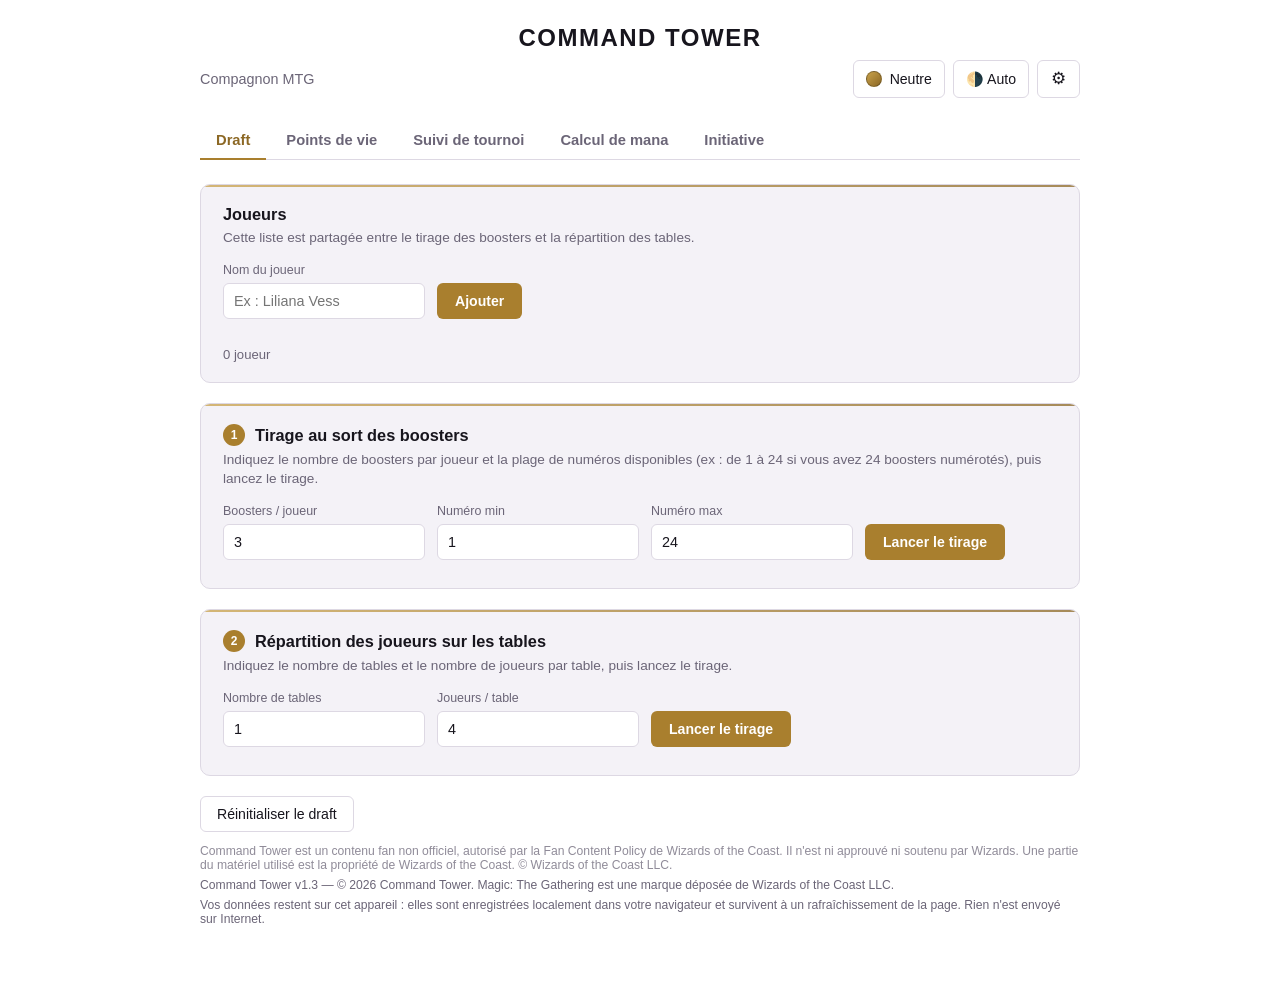
==== commit 9a9c0554: "Add files via upload" ====
--- a/index.html
+++ b/index.html
@@ -3097,6 +3097,7 @@
       changes: [
         "Nouvel onglet Initiative : suivi du donjon Undercity, avec les neuf salles de la carte, les passages autorises, plusieurs joueurs par salle et retour en arriere possible.",
         "Donjon : la salle Trap propose d'appliquer les 5 points de degats au suivi de points de vie, et chaque deplacement entre dans l'historique.",
+        "Donjon : la progression repart de zero a chaque nouveau match, relance ou nouvelle partie.",
         "Donjon accessible en fenetre depuis le plein ecran : un raccourci apparait a cote du cycle jour/nuit des qu un joueur y progresse, et la fenetre reste ouverte entre les actions.",
         "Points de vie : chaque format propose son nombre de joueurs habituel, et 60 points de vie rejoint les prereglages.",
         "Points de vie : le format de jeu se choisit dans une liste (Classique, Commander, Duel Commander, Brawl, Troll a deux tetes, Troll a deux tetes Commander) qui applique ses valeurs par defaut.",
@@ -5605,6 +5606,7 @@
     life.resources = names.map(() => emptyResources());
     life.history = [];
     life.started = true;
+    resetMatchExtras();
     renderLifeBlocks();
     syncLifeUiFromState();
     persistState();
@@ -5618,9 +5620,7 @@
     life.resources = life.resources.map(() => emptyResources());
     life.monarch = null;
     life.dayNight = null;
-    life.turns = [1, 1, 1, 1];
-    life.activeTurn = null;
-    resetToss();
+    resetMatchExtras();
     applyMonarch();
     applyDayNight();
     applyTurnTracking();
@@ -6035,6 +6035,19 @@
     life.tossDone = false;
     applyTossVisibility();
     setDiceResult('', false);
+  }
+
+  /* Tout ce qui accompagne un match et doit repartir de zéro : tirage du premier
+     joueur, compteurs de tours et progression dans le donjon. Regroupé ici pour
+     qu'aucun point d'entrée (démarrage, relance, nouvelle partie) ne l'oublie. */
+  function resetMatchExtras(){
+    life.turns = [1, 1, 1, 1];
+    life.activeTurn = null;
+    resetToss();
+    dungeon.pos = {};
+    dungeon.path = {};
+    renderAllDungeons();
+    applyTurnTracking();
   }
 
   function runToss(){
@@ -6375,9 +6388,7 @@
     // Une nouvelle partie repart sans monarque ni cycle jour/nuit.
     life.monarch = null;
     life.dayNight = null;
-    life.turns = [1, 1, 1, 1];
-    life.activeTurn = null;
-    resetToss();
+    resetMatchExtras();
     applyMonarch();
     applyDayNight();
     applyTurnTracking();
